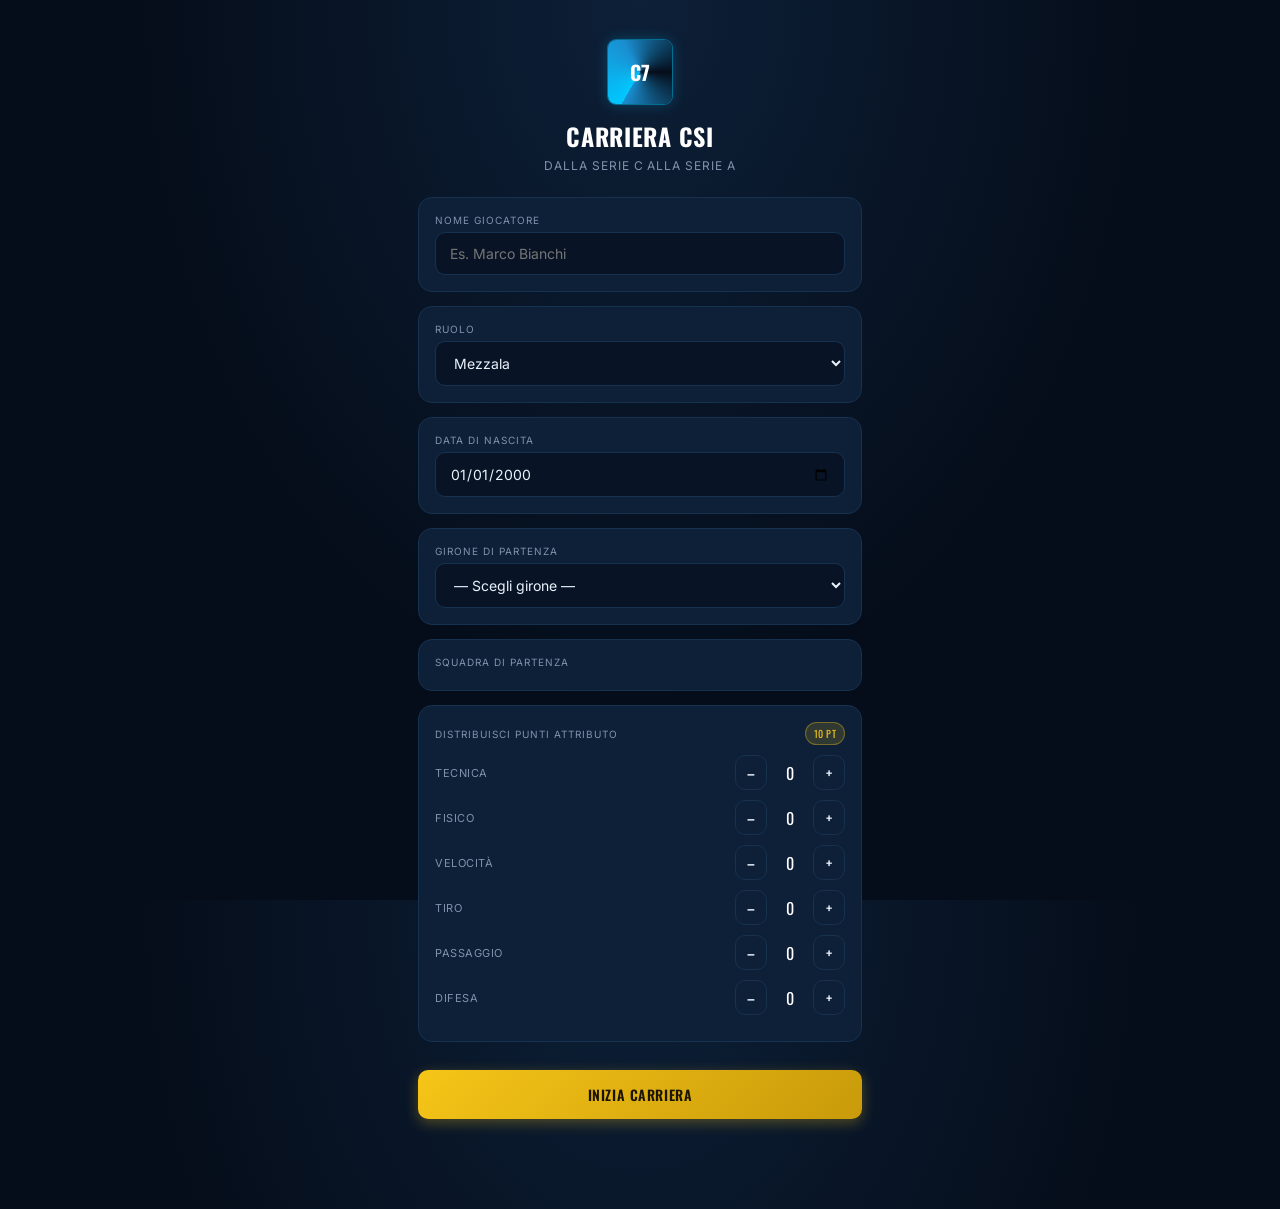
==== index.html @ 843bd3ea "Add files via upload" ====
<!DOCTYPE html>
<html lang="it">
<head>
<meta charset="UTF-8">
<meta name="viewport" content="width=device-width, initial-scale=1.0">
<title>Carriera CSI</title>
<link rel="preconnect" href="https://fonts.googleapis.com">
<link href="https://fonts.googleapis.com/css2?family=Oswald:wght@400;500;600;700&family=Inter:wght@400;500;600;700&display=swap" rel="stylesheet">
<style>
  :root{
    --navy-deep:#050d1a; --navy:#0a1628; --navy-card:#0e1f38;
    --blue:#1a8fd1; --ice:#00c8ff; --gold:#f5c518; --red:#ff5d5d; --green:#33d17a; --purple:#a97bff;
    --text:#eaf2fb; --text-dim:#7f93ad; --border:#16324f;
  }
  *{box-sizing:border-box; margin:0; padding:0;}
  html,body{height:100%;}
  body{ font-family:'Inter',sans-serif; background:radial-gradient(ellipse at top, #0d2038 0%, var(--navy-deep) 55%), var(--navy-deep);
    color:var(--text); min-height:100vh; display:flex; justify-content:center; overflow-x:hidden; }
  #app{ width:100%; max-width:480px; min-height:100vh; display:flex; flex-direction:column; position:relative; }
  h1,h2,h3,.display{ font-family:'Oswald',sans-serif; text-transform:uppercase; letter-spacing:0.03em; }
  .screen{ display:none; flex-direction:column; flex:1; padding:20px 18px 90px; animation:fadeIn .35s ease; }
  .screen.active{ display:flex; }
  @keyframes fadeIn{ from{opacity:0; transform:translateY(8px);} to{opacity:1; transform:translateY(0);} }

  .coppa-banner{ background:linear-gradient(135deg, #3a2a06, #1a1204 60%, var(--navy-card));
    border:1px solid var(--gold); border-radius:14px; padding:18px 16px; text-align:center;
    margin-bottom:14px; animation:coppaPop .5s cubic-bezier(.34,1.56,.64,1), coppaGlow 2.2s ease-in-out infinite; }
  .coppa-banner .coppa-icon{ font-size:34px; line-height:1; margin-bottom:6px; }
  .coppa-banner .coppa-title{ font-family:'Oswald'; text-transform:uppercase; letter-spacing:0.06em;
    color:var(--gold); font-size:16px; }
  .coppa-banner .coppa-sub{ font-size:13px; color:var(--text-dim); margin-top:6px; line-height:1.5; }
  @keyframes coppaPop{ 0%{opacity:0; transform:scale(0.85) translateY(-6px);} 100%{opacity:1; transform:scale(1) translateY(0);} }
  @keyframes coppaGlow{ 0%,100%{ box-shadow:0 0 0px rgba(217,175,10,0.0);} 50%{ box-shadow:0 0 22px rgba(217,175,10,0.45);} }

  .topbar{ display:flex; align-items:center; justify-content:space-between; padding:12px 18px;
    border-bottom:1px solid var(--border); background:linear-gradient(90deg, var(--navy) 0%, #0c1c33 100%);
    position:sticky; top:0; z-index:5; }
  .crest{ width:34px; height:34px; border-radius:8px;
    background:conic-gradient(from 210deg, var(--ice), var(--blue), var(--navy-deep), var(--blue));
    display:flex; align-items:center; justify-content:center; font-family:'Oswald'; font-weight:700; font-size:12px; color:#fff;
    box-shadow:0 0 0 1px rgba(0,200,255,0.4), 0 0 14px rgba(0,200,255,0.25); flex-shrink:0; }
  .brand{ display:flex; align-items:center; gap:10px; min-width:0; }
  .brand-text{ font-family:'Oswald'; font-size:11px; letter-spacing:0.08em; color:var(--ice); white-space:nowrap; overflow:hidden; text-overflow:ellipsis; }
  .brand-text b{ color:#fff; display:block; font-size:13px; letter-spacing:0.03em; white-space:nowrap; overflow:hidden; text-overflow:ellipsis; }
  .topbar-stats{ display:flex; gap:12px; flex-shrink:0; }
  .topbar-stat{ text-align:right; font-size:10px; color:var(--text-dim); }
  .topbar-stat b{ color:var(--gold); font-family:'Oswald'; font-size:12px; display:block; }

  .card{ background:var(--navy-card); border:1px solid var(--border); border-radius:14px; padding:16px; margin-bottom:14px; }
  .card.warn{ border-color:rgba(255,93,93,0.5); background:linear-gradient(135deg, rgba(255,93,93,0.08), var(--navy-card)); }
  .card.good{ border-color:rgba(51,209,122,0.5); background:linear-gradient(135deg, rgba(51,209,122,0.08), var(--navy-card)); }
  .label{ font-size:10px; letter-spacing:0.1em; text-transform:uppercase; color:var(--text-dim); margin-bottom:6px; }
  .row{ display:flex; align-items:center; justify-content:space-between; gap:10px; }
  .btn{ font-family:'Oswald'; text-transform:uppercase; letter-spacing:0.04em; font-size:14px; font-weight:600; color:#fff;
    background:linear-gradient(135deg, var(--blue), #1467a3); border:none; border-radius:10px; padding:14px 16px;
    cursor:pointer; width:100%; text-align:center; box-shadow:0 4px 14px rgba(26,143,209,0.35); transition:transform .12s ease; }
  .btn:active{ transform:scale(0.97); }
  .btn.ghost{ background:transparent; border:1px solid var(--border); color:var(--text); box-shadow:none; }
  .btn.gold{ background:linear-gradient(135deg, var(--gold), #c99a0a); color:#1a1400; box-shadow:0 4px 14px rgba(245,197,24,0.3);}
  .btn.danger{ background:linear-gradient(135deg, var(--red), #a83232); box-shadow:0 4px 14px rgba(255,93,93,0.3); }
  .btn.green{ background:linear-gradient(135deg, var(--green), #1e9a5c); box-shadow:0 4px 14px rgba(51,209,122,0.3); }
  .btn.small{ padding:10px 12px; font-size:12px; }
  .btn:disabled{ opacity:0.35; cursor:not-allowed; box-shadow:none; }
  .btn-stack{ display:flex; flex-direction:column; gap:10px; margin-top:auto; padding-top:14px; }
  .btn-row{ display:flex; gap:8px; margin-top:10px; }
  .btn-row .btn{ flex:1; }

  .bar-wrap{ height:8px; background:#0a1830; border-radius:6px; overflow:hidden; border:1px solid var(--border); }
  .bar-fill{ height:100%; border-radius:6px; transition:width .4s ease; }
  .mini-bar-wrap{ height:5px; background:#0a1830; border-radius:4px; overflow:hidden; margin-top:3px; }
  .mini-bar-fill{ height:100%; border-radius:4px; }

  .badge{ font-size:10px; padding:3px 8px; border-radius:20px; font-family:'Oswald'; letter-spacing:0.05em; text-transform:uppercase; }
  .badge.blue{ background:rgba(26,143,209,0.18); color:var(--ice); border:1px solid rgba(26,143,209,0.4); }
  .badge.gold{ background:rgba(245,197,24,0.15); color:var(--gold); border:1px solid rgba(245,197,24,0.35); }
  .badge.red{ background:rgba(255,93,93,0.15); color:var(--red); border:1px solid rgba(255,93,93,0.4); }
  .badge.green{ background:rgba(51,209,122,0.15); color:var(--green); border:1px solid rgba(51,209,122,0.4); }

  input, select{ width:100%; padding:12px 14px; border-radius:10px; background:#081426; border:1px solid var(--border);
    color:var(--text); font-family:'Inter'; font-size:14px; }
  input:focus, select:focus{ outline:none; border-color:var(--blue); }

  .team-pick{ display:grid; grid-template-columns:1fr 1fr; gap:8px; }
  .team-pick .tp{ background:#081426; border:1px solid var(--border); border-radius:10px; padding:12px; text-align:center;
    font-size:12px; cursor:pointer; }
  .team-pick .tp.sel{ border-color:var(--ice); background:rgba(0,200,255,0.08); color:var(--ice); }

  .attr-grid{ display:grid; grid-template-columns:1fr 1fr; gap:10px; }
  .attr{ background:#081426; border:1px solid var(--border); border-radius:10px; padding:10px 12px; }
  .attr-name{ font-size:11px; color:var(--text-dim); text-transform:uppercase; letter-spacing:0.05em; }
  .attr-val{ font-family:'Oswald'; font-size:16px; color:#fff; }

  .rel-row{ margin-bottom:10px; } .rel-row:last-child{ margin-bottom:0; }
  .rel-label{ display:flex; justify-content:space-between; font-size:12px; }
  .rel-label span:last-child{ color:var(--text-dim); font-family:'Oswald'; }

  .pitch-header{ text-align:center; margin-bottom:16px; }
  .score-line{ font-family:'Oswald'; font-size:38px; font-weight:700; letter-spacing:0.02em; }
  .minute-tag{ display:inline-flex; align-items:center; gap:6px; background:rgba(255,93,93,0.12); color:var(--red);
    border:1px solid rgba(255,93,93,0.4); padding:4px 12px; border-radius:20px; font-family:'Oswald'; font-size:13px;
    letter-spacing:0.05em; margin-top:8px; }
  .dot-live{ width:6px; height:6px; border-radius:50%; background:var(--red); animation:pulse 1.1s infinite; }
  @keyframes pulse{ 0%,100%{opacity:1;} 50%{opacity:0.3;} }

  .commentary{ background:#081426; border-left:3px solid var(--blue); border-radius:0 10px 10px 0; padding:12px 14px;
    font-size:13px; line-height:1.5; color:var(--text-dim); margin-bottom:8px; animation:fadeIn .3s ease; }
  .commentary.event{ border-left-color:var(--gold); color:var(--text); }
  .commentary-log{ display:flex; flex-direction:column-reverse; max-height:260px; overflow-y:auto; margin-bottom:16px; }

  .choice-card{ background:linear-gradient(135deg, #0e2038, #0a1628); border:1px solid var(--border); border-radius:12px;
    padding:14px; margin-bottom:10px; cursor:pointer; transition:border-color .15s ease, transform .1s ease; }
  .choice-card:hover{ border-color:var(--blue); }
  .choice-card:active{ transform:scale(0.98); }
  .choice-title{ font-family:'Oswald'; font-size:15px; letter-spacing:0.02em; margin-bottom:4px; }
  .choice-meta{ font-size:11px; color:var(--text-dim); display:flex; justify-content:space-between; }
  .risk-safe{ color:var(--green); } .risk-mid{ color:var(--gold); } .risk-high{ color:var(--red); }

  .event-icon{ width:48px; height:48px; border-radius:50%; background:rgba(169,123,255,0.15); border:1px solid rgba(169,123,255,0.4);
    display:flex; align-items:center; justify-content:center; font-size:22px; margin:0 auto 14px; }

  table{ width:100%; border-collapse:collapse; font-size:12px; }
  th{ text-align:left; color:var(--text-dim); font-weight:600; padding:6px 4px; border-bottom:1px solid var(--border); text-transform:uppercase; font-size:10px; letter-spacing:0.05em;}
  td{ padding:7px 4px; border-bottom:1px solid rgba(255,255,255,0.04); }
  tr.me td{ color:var(--ice); font-weight:700; }
  td.center, th.center{ text-align:center; }

  .center-text{ text-align:center; }
  .subtle{ color:var(--text-dim); font-size:12px; }
  .big-num{ font-family:'Oswald'; font-size:44px; color:var(--gold); line-height:1; }

  .diario-entry{ font-size:12px; color:var(--text-dim); padding:8px 0; border-bottom:1px solid rgba(255,255,255,0.04); }
  .diario-entry b{ color:var(--ice); font-family:'Oswald'; font-weight:500; margin-right:6px; }

  .ach{ display:flex; align-items:center; gap:10px; padding:9px 0; border-bottom:1px solid rgba(255,255,255,0.04); }
  .ach:last-child{ border-bottom:none; }
  .ach-icon{ width:30px; height:30px; border-radius:8px; background:rgba(245,197,24,0.15); border:1px solid rgba(245,197,24,0.35);
    display:flex; align-items:center; justify-content:center; font-size:14px; flex-shrink:0; }
  .ach-name{ font-size:13px; font-weight:600; }
  .ach-desc{ font-size:11px; color:var(--text-dim); }

  .offer-card{ background:linear-gradient(135deg, #0e2038, #0a1628); border:1px solid var(--border); border-radius:12px; padding:14px; margin-bottom:12px; }
  .offer-team{ font-family:'Oswald'; font-size:16px; }
  .offer-detail{ font-size:12px; color:var(--text-dim); margin-top:4px; }

  ::-webkit-scrollbar{ width:5px; }
  ::-webkit-scrollbar-thumb{ background:var(--border); border-radius:4px; }
</style>
</head>
<body>
<div id="app">

  <div class="topbar" id="topbar" style="display:none;">
    <div class="brand">
      <div class="crest">C7</div>
      <div class="brand-text" id="tbTeam">—<b id="tbName">—</b></div>
    </div>
    <div class="topbar-stats">
      <div class="topbar-stat">Lega<b id="tbLega">C</b></div>
      <div class="topbar-stat">Saldo<b id="tbSaldo">€0</b></div>
    </div>
  </div>

  <!-- ===================== CREAZIONE ===================== -->
  <div class="screen active" id="screen-create">
    <div style="text-align:center; margin:20px 0 24px;">
      <div class="crest" style="width:64px;height:64px;font-size:20px;margin:0 auto 14px;">C7</div>
      <h1 style="font-size:24px; color:#fff;">Carriera CSI</h1>
      <div class="subtle" style="letter-spacing:0.08em; margin-top:4px;">DALLA SERIE C ALLA SERIE A</div>
    </div>
    <div class="card">
      <div class="label">Nome giocatore</div>
      <input type="text" id="inpName" placeholder="Es. Marco Bianchi" maxlength="20">
    </div>
    <div class="card">
      <div class="label">Ruolo</div>
      <select id="inpRole">
        <option value="Portiere">Portiere</option>
        <option value="Difensore">Difensore</option>
        <option value="Regista">Regista (play basso)</option>
        <option value="Mezzala" selected>Mezzala</option>
        <option value="Attaccante">Attaccante</option>
      </select>
    </div>
    <div class="card">
      <div class="label">Data di nascita</div>
      <input type="date" id="inpDataNascita" value="2000-01-01">
    </div>

    <div class="card">
      <div class="label">Girone di partenza</div>
      <select id="inpGirone" onchange="renderTeamPickerByGirone()">
        <option value="">— Scegli girone —</option>
      </select>
    </div>

    <div class="card">
      <div class="label">Squadra di partenza</div>
      <div class="team-pick" id="teamPicker"></div>
    </div>
    <div class="card">
      <div class="row" style="margin-bottom:10px;">
        <div class="label" style="margin:0;">Distribuisci punti attributo</div>
        <div class="badge gold" id="pointsLeft">10 pt</div>
      </div>
      <div id="attrAllocator"></div>
    </div>
    <div class="btn-stack">
      <button class="btn gold" onclick="startCareer()">Inizia carriera</button>
    </div>
  </div>

  <!-- ===================== HUB ===================== -->
  <div class="screen" id="screen-hub">
    <div id="achToast"></div>

    <div class="card" style="background:linear-gradient(135deg, var(--navy-card), #0a1a30);">
      <div class="row" style="margin-bottom:12px;">
        <div>
          <div style="font-family:'Oswald'; font-size:18px;" id="hubName">—</div>
          <div class="subtle" id="hubRole">—</div>
        </div>
        <div style="text-align:right;">
          <div class="badge blue" id="hubLevel">Lv. 1</div>
          <div class="subtle" style="margin-top:4px;" id="hubLega">Serie C</div>
        </div>
      </div>
      <div style="margin-bottom:8px;">
        <div class="row"><span class="label" style="margin:0;">Energia</span><span class="label" style="margin:0;" id="txtEnergia">100%</span></div>
        <div class="bar-wrap"><div class="bar-fill" id="barEnergia" style="width:100%; background:linear-gradient(90deg,var(--green),#1fae63);"></div></div>
      </div>
      <div style="margin-bottom:8px;">
        <div class="row"><span class="label" style="margin:0;">Forma</span><span class="label" style="margin:0;" id="txtForma">70%</span></div>
        <div class="bar-wrap"><div class="bar-fill" id="barForma" style="width:70%; background:linear-gradient(90deg,var(--ice),var(--blue));"></div></div>
      </div>
      <div>
        <div class="row"><span class="label" style="margin:0;">Morale</span><span class="label" style="margin:0;" id="txtMorale">65%</span></div>
        <div class="bar-wrap"><div class="bar-fill" id="barMorale" style="width:65%; background:linear-gradient(90deg,var(--gold),#c99a0a);"></div></div>
      </div>
    </div>

    <div class="card">
      <div class="label">Relazioni</div>
      <div class="rel-row"><div class="rel-label"><span>Mister</span><span id="relMisterTxt">55%</span></div>
        <div class="mini-bar-wrap"><div class="mini-bar-fill" id="relMisterBar" style="width:55%; background:var(--blue);"></div></div></div>
      <div class="rel-row"><div class="rel-label"><span>Procuratore</span><span id="relProcTxt">50%</span></div>
        <div class="mini-bar-wrap"><div class="mini-bar-fill" id="relProcBar" style="width:50%; background:var(--purple);"></div></div></div>
      <div class="rel-row"><div class="rel-label"><span>Compagni</span><span id="relCompTxt">55%</span></div>
        <div class="mini-bar-wrap"><div class="mini-bar-fill" id="relCompBar" style="width:55%; background:var(--ice);"></div></div></div>
    </div>

    <div class="card">
      <div class="row">
        <div><div class="label" style="margin:0;">Contratto</div><div style="font-family:'Oswald'; font-size:15px;" id="finContratto">—</div></div>
        <div style="text-align:right;"><div class="label" style="margin:0;">Reputazione</div><div style="font-family:'Oswald'; font-size:16px; color:var(--gold);" id="finReputazione">50%</div></div>
      </div>
    </div>

    <div class="card">
      <div class="label">Lavoro</div>
      <div class="subtle" id="lavoroInfo" style="margin-bottom:8px;">—</div>
      <div class="btn-stack" id="lavoroOptions"></div>
    </div>

    <div id="statusBanner"></div>

    <div class="card">
      <div class="row">
        <div class="label" style="margin:0;">Prossimo impegno</div>
        <div class="badge blue" id="hubGiornata">Giornata 1/7</div>
      </div>
      <div style="font-family:'Oswald'; font-size:18px; margin-top:8px;" id="hubOpponent">—</div>
    </div>

    <div class="label">Preparazione settimanale</div>
    <div class="card" id="trainingOptions"></div>

    <div class="btn-stack" id="hubActions"></div>

    <div class="btn-stack" id="coppaHubBtn" style="display:none; margin-top:10px;">
      <button class="btn ghost" onclick="showScreen('coppa')">Coppa Leonessa</button>
    </div>

    <div class="btn-stack" style="margin-top:16px;">
      <button class="btn danger" onclick="restartCareer()">Ricomincia carriera (cancella salvataggio)</button>
    </div>
  </div>

  <!-- ===================== EVENTO ===================== -->
  <div class="screen" id="screen-event">
    <div style="margin-top:20px;">
      <div class="event-icon">◆</div>
      <div class="card" style="text-align:center;"><div id="eventText" style="font-size:15px; line-height:1.6;"></div></div>
    </div>
    <div id="eventChoices"></div>
    <div id="eventEsitoCard" class="card" style="display:none;">
      <div class="label">Esito</div>
      <div id="eventEsito" style="font-size:13px; color:var(--text-dim); line-height:1.5;"></div>
    </div>
    <div class="btn-stack"><button class="btn gold" id="eventContinue" style="display:none;">Continua</button></div>
  </div>

  <!-- ===================== MATCH ===================== -->
  <div class="screen" id="screen-match">
    <div class="pitch-header">
      <div class="subtle" id="matchTeams">— vs —</div>
      <div class="score-line" id="matchScore">0 - 0</div>
      <div class="minute-tag"><span class="dot-live"></span><span id="matchMinute">0'</span></div>
    </div>
    <div class="commentary-log" id="commentaryLog"></div>
    <div id="matchAction"></div>
  </div>

  <!-- ===================== RISULTATO ===================== -->
  <div class="screen" id="screen-result">
    <div class="card center-text" style="padding:26px 16px;">
      <div class="label">Risultato finale</div>
      <div class="score-line" style="margin:8px 0;" id="resScore">0 - 0</div>
      <div class="subtle" id="resTeams">— vs —</div>
    </div>
    <div class="card">
      <div class="row" style="margin-bottom:10px;"><div class="label" style="margin:0;">La tua partita</div></div>
      <div class="attr-grid">
        <div class="attr"><div class="attr-name">Voto</div><div class="attr-val" id="resRating">6.0</div></div>
        <div class="attr"><div class="attr-name">Gol</div><div class="attr-val" id="resGoals">0</div></div>
        <div class="attr"><div class="attr-name">Assist</div><div class="attr-val" id="resAssists">0</div></div>
        <div class="attr"><div class="attr-name">XP</div><div class="attr-val" id="resXP">+0</div></div>
      </div>
    </div>
    <div class="card" id="resEventsCard"><div class="label">Cronaca sintetica</div><div id="resEvents" style="font-size:13px; color:var(--text-dim); line-height:1.6;"></div></div>
    <div id="resInjuryCard"></div>
    <div id="levelUpCard"></div>
    <div class="btn-stack"><button class="btn gold" onclick="closeResult()">Continua</button></div>
  </div>

  <!-- ===================== COPPA LEONESSA ===================== -->
  <div class="screen" id="screen-coppa">
    <h2 style="font-size:18px; margin-bottom:14px;">Coppa Leonessa</h2>
    <div class="card">
      <div class="label" id="coppaStatus">—</div>
      <div id="coppaContent" style="font-size:13px; margin-top:10px;"></div>
    </div>
    <div class="btn-stack">
      <button class="btn ghost" onclick="showScreen('hub')">Torna all'hub</button>
    </div>
  </div>

  <!-- ===================== CLASSIFICA ===================== -->
  <div class="screen" id="screen-classifica">
    <h2 style="font-size:18px; margin-bottom:4px; color:#fff;">Classifica</h2>
    <div class="subtle" style="margin-bottom:14px;" id="classLegaLabel">Serie C</div>
    <div class="card" style="padding:8px 10px;">
      <table><thead><tr><th>#</th><th>Squadra</th><th class="center">PT</th><th class="center">G</th></tr></thead>
      <tbody id="classificaBody"></tbody></table>
    </div>
    <div class="btn-stack"><button class="btn ghost" onclick="showScreen('hub')">Torna alla carriera</button></div>
  </div>

  <!-- ===================== SCHEDA GIOCATORE ===================== -->
  <div class="screen" id="screen-carriera">
    <h2 style="font-size:18px; margin-bottom:14px; color:#fff;">Scheda giocatore</h2>
    <div class="card center-text">
      <div class="crest" style="width:56px;height:56px;font-size:16px;margin:0 auto 10px;">C7</div>
      <div style="font-family:'Oswald'; font-size:20px;" id="carName">—</div>
      <div class="subtle" id="carRole">—</div>
      <div class="badge blue" style="margin-top:8px;" id="carLevel">Lv. 1</div>
    </div>
    <div class="card"><div class="label">Attributi</div><div class="attr-grid" id="carAttrs"></div></div>
    <div class="card"><div class="label">Statistiche di carriera</div><div class="attr-grid" id="carStats"></div></div>
    <div class="card"><div class="label">Finanze &amp; relazioni</div><div class="attr-grid" id="carFinRel"></div></div>
    <div class="card"><div class="label">Traguardi</div><div id="carAchievements"></div></div>
    <div class="card"><div class="label">Diario di carriera</div><div id="carDiario" style="max-height:220px; overflow-y:auto;"></div></div>
    <div class="btn-stack"><button class="btn ghost" onclick="showScreen('hub')">Torna alla carriera</button></div>
  </div>

  <!-- ===================== FINE STAGIONE ===================== -->
  <div class="screen" id="screen-seasonend">
    <div class="card center-text" style="padding:30px 16px;" id="seasonEsitoCard">
      <div class="label">Stagione conclusa</div>
      <div class="big-num" id="seasonPos">3°</div>
      <div class="subtle" id="seasonLegaLabel">Serie C</div>
      <div class="badge gold" style="margin-top:10px;" id="seasonEsitoBadge">Confermato</div>
    </div>

    <div class="coppa-banner" id="coppaBanner" style="display:none;" onclick="showScreen('coppa')">
      <div class="coppa-icon" id="coppaBannerIcon">🏆</div>
      <div class="coppa-title" id="coppaBannerTitle">Coppa Leonessa</div>
      <div class="coppa-sub" id="coppaBannerSub">—</div>
      <div class="subtle" style="margin-top:8px; text-decoration:underline;">Tocca per i dettagli</div>
    </div>

    <div class="card">
      <div class="attr-grid">
        <div class="attr"><div class="attr-name">Gol stagione</div><div class="attr-val" id="seGoals">0</div></div>
        <div class="attr"><div class="attr-name">Assist stagione</div><div class="attr-val" id="seAssists">0</div></div>
        <div class="attr"><div class="attr-name">Media voto</div><div class="attr-val" id="seRating">6.0</div></div>
        <div class="attr"><div class="attr-name">Lvl raggiunto</div><div class="attr-val" id="seLevel">1</div></div>
      </div>
    </div>
    <div class="btn-stack"><button class="btn gold" onclick="goToMarket()">Vai al mercato</button></div>
  </div>

  <!-- ===================== MERCATO ===================== -->
  <div class="screen" id="screen-market">
    <h2 style="font-size:18px; margin-bottom:4px; color:#fff;">Preparazione estiva</h2>
    <div class="subtle" style="margin-bottom:14px;" id="marketSessioneLabel">Sessione 1/4</div>
    <div id="marketOffers"></div>
    <div class="card">
      <div class="label">Squadra attuale</div>
      <div style="font-family:'Oswald'; font-size:16px;" id="marketCurrentTeam">—</div>
      <div class="subtle" id="marketCurrentDetail">—</div>
    </div>
    <div class="card">
      <div class="label">Allenamento estivo</div>
      <div id="marketTraining"></div>
    </div>
    <div class="btn-stack">
      <button class="btn" onclick="restaAllaSquadra()">Resta e continua la carriera</button>
      <button class="btn ghost" id="btnAvanzaMercato" onclick="avanzaSessioneMercato()">Prosegui</button>
    </div>
  </div>

</div>

<script>
/* =========================================================
   CARRIERA CSI (prototipo v0.4)
   Piramide Serie C -> B -> A con dati reali (DB_SQUADRE),
   promozioni/retrocessioni, mercato di fine stagione con
   trattative (procuratore), sistema economico (lavoro,
   compenso sportivo, marketing club).
   ========================================================= */

const ATTR_KEYS = ['tecnica','fisico','velocita','tiro','passaggio','difesa'];
const ATTR_LABELS = {tecnica:'Tecnica', fisico:'Fisico', velocita:'Velocità', tiro:'Tiro', passaggio:'Passaggio', difesa:'Difesa'};

const ROLE_BASE = {
  Portiere:      {tecnica:45, fisico:55, velocita:40, tiro:20, passaggio:45, difesa:70},
  Difensore:     {tecnica:45, fisico:60, velocita:45, tiro:30, passaggio:50, difesa:65},
  Regista:       {tecnica:55, fisico:45, velocita:45, tiro:40, passaggio:65, difesa:50},
  Mezzala:       {tecnica:55, fisico:50, velocita:55, tiro:50, passaggio:55, difesa:45},
  Attaccante:    {tecnica:55, fisico:50, velocita:60, tiro:65, passaggio:40, difesa:25},
};

/* --- PESI PER RUOLO (ispirati a fm_player_ranking / squirrel_plays) ---
   Non usati nei momenti chiave della partita (li' resta l'attributo puntuale
   dell'azione), ma solo per calcolare un "overall pesato" a scopo di
   VALUTAZIONE/MERCATO: un difensore forte in difesa vale piu' di un
   difensore forte solo in tecnica, anche a parita' di media grezza. */
const ROLE_WEIGHTS = {
  Portiere:   {tecnica:0.15, fisico:0.25, velocita:0.05, tiro:0.05, passaggio:0.15, difesa:0.35},
  Difensore:  {tecnica:0.15, fisico:0.25, velocita:0.07, tiro:0.03, passaggio:0.15, difesa:0.35},
  Regista:    {tecnica:0.25, fisico:0.10, velocita:0.10, tiro:0.10, passaggio:0.30, difesa:0.15},
  Mezzala:    {tecnica:0.20, fisico:0.20, velocita:0.20, tiro:0.15, passaggio:0.15, difesa:0.10},
  Attaccante: {tecnica:0.20, fisico:0.15, velocita:0.25, tiro:0.30, passaggio:0.07, difesa:0.03},
};
function overallPesato(s){
  if(s.overallImportato != null) return Math.round(s.overallImportato);
  const w = ROLE_WEIGHTS[s.role];
  let tot = 0;
  ATTR_KEYS.forEach(k => tot += s.attr[k] * w[k]);
  return Math.round(tot);
}
function attributiDaOverall(overall, role){
  overall = Math.round(overall);
  const shape = ROLE_BASE[role];
  const w = ROLE_WEIGHTS[role];
  let shapeWeighted = 0;
  ATTR_KEYS.forEach(k => shapeWeighted += shape[k]*w[k]);
  const fattore = overall / shapeWeighted;
  const attr = {};
  ATTR_KEYS.forEach(k=>{
    const jitter = rand(-4,4);
    attr[k] = clamp(Math.round(shape[k]*fattore + jitter), 20, 99);
  });
  return attr;
}
function disciplinaMultiplier(s){
  let m = 1 - s.cartelliniStagione*0.07;
  if(s.squalifica>0) m -= 0.08;
  return clamp(m, 0.3, 1);
}
const BASE_LEGA_VALORE = {C:1400, B:3900, A:4400};
const ROLE_VALUE_MULT = {Portiere:1.10, Difensore:0.95, Regista:1.00, Mezzala:1.00, Attaccante:1.15};
const ANNO_INIZIO_CARRIERA = 2026;
function annoCorrente(s){ return ANNO_INIZIO_CARRIERA + (s.stagione - 1); }

function generaDataNascita(annoRiferimento, etaMedia, spread){
  const eta = clamp(Math.round(etaMedia + rand(-spread, spread)), 16, 42);
  const annoNascita = annoRiferimento - eta;
  const mese = rand(1,12), giorno = rand(1,28);
  return `${annoNascita}-${String(mese).padStart(2,'0')}-${String(giorno).padStart(2,'0')}`;
}
function assegnaDataNascita(s, opts){
  opts = opts || {};
  if(opts.dataNascitaReale){ s.dataNascita = opts.dataNascitaReale; return; }
  const annoRif = annoCorrente(s);
  if(opts.etaMediaSquadra != null){ s.dataNascita = generaDataNascita(annoRif, opts.etaMediaSquadra, 3); return; }
  if(opts.etaMediaGirone != null){ s.dataNascita = generaDataNascita(annoRif, opts.etaMediaGirone, 4); return; }
  s.dataNascita = generaDataNascita(annoRif, 27, 5);
}
function calcolaEta(s){
  if(!s.dataNascita) return null;
  return annoCorrente(s) - parseInt(s.dataNascita.slice(0,4), 10);
}
function etaMultiplier(eta){
  if(eta < 20) return 0.85;
  if(eta <= 23) return 1.00;
  if(eta <= 29) return 1.15;
  if(eta <= 32) return 0.95;
  if(eta <= 35) return 0.75;
  return 0.55;
}
function etaCarrieraMultiplier(s){
  const st = s.stagione;
  if(st<=2) return 0.95;
  if(st<=5) return 1.10;
  if(st<=7) return 1.0;
  return 0.85;
}
function valoreMercato(s){
  const ovp = overallPesato(s);
  const base = BASE_LEGA_VALORE[s.lega];
  const eta = calcolaEta(s);
  const etaMult = eta != null ? etaMultiplier(eta) : etaCarrieraMultiplier(s);
  const val = base * Math.pow(ovp/70, 2.2) * etaMult * ROLE_VALUE_MULT[s.role] * disciplinaMultiplier(s);
  return Math.round(val);
}

/* --- DATABASE SQUADRE REALI (CSI Brescia) --- */
const DB_SQUADRE = {"ASTON 5 PERLE": {"nome": "ASTON 5 PERLE", "serie": "C", "girone": "Girone E", "forza": 9.7, "mod": 0.858, "vecchio_nome": "Aston 5 Perle", "rosa": [{"nome": "Baglio Davide", "ruolo": "CEN", "ovr": 57}, {"nome": "Biyaoui Yasin", "ruolo": "CEN", "ovr": 56}, {"nome": "Corilla Almonacid Jhon Philip", "ruolo": "CEN", "ovr": 54}, {"nome": "Driza Enea", "ruolo": "ATT", "ovr": 54}, {"nome": "Elobaydy Brahim", "ruolo": "POR", "ovr": 61}, {"nome": "Elobaydy Khalid", "ruolo": "ATT", "ovr": 61}, {"nome": "Friscione Davide Salvatore", "ruolo": "CEN", "ovr": 55}, {"nome": "Inverardi Michele", "ruolo": "CEN", "ovr": 55}, {"nome": "Kadriu Artur", "ruolo": "CEN", "ovr": 53}, {"nome": "Krupic Melis", "ruolo": "CEN", "ovr": 56}, {"nome": "Martinelli Stefano", "ruolo": "ATT", "ovr": 59}, {"nome": "Mongodi Alessandro", "ruolo": "ATT", "ovr": 57}, {"nome": "Moujane Nassim", "ruolo": "ATT", "ovr": 54}, {"nome": "Orizio Manuel Giuseppe", "ruolo": "DIF", "ovr": 58}, {"nome": "Oussama Said", "ruolo": "DIF", "ovr": 59}, {"nome": "Pezzucchi Roberto", "ruolo": "CEN", "ovr": 56}, {"nome": "Radici Manuel", "ruolo": "DIF", "ovr": 60}, {"nome": "Rizzini Alessandro", "ruolo": "POR", "ovr": 66}, {"nome": "Saadaoui", "ruolo": "CEN", "ovr": 57}, {"nome": "Vezzoli Giacomo Pietro", "ruolo": "CEN", "ovr": 55}, {"nome": "Vianelli Andrea", "ruolo": "CEN", "ovr": 56}, {"nome": "Xhaferi Emiljano", "ruolo": "DIF", "ovr": 52}, {"nome": "Xhaferi Jason", "ruolo": "ATT", "ovr": 57}, {"nome": "Xhaferi Leon", "ruolo": "ATT", "ovr": 53}]}, "ELETTROTECNIC": {"nome": "ELETTROTECNIC", "serie": "C", "girone": "Girone E", "forza": 27.8, "mod": 0.894, "vecchio_nome": "Elettrotecnica Cristini", "rosa": [{"nome": "Amine Joud", "ruolo": "POR", "ovr": 63}, {"nome": "Borrini Riccardo", "ruolo": "ATT", "ovr": 59}, {"nome": "Borrini Simone", "ruolo": "DIF", "ovr": 65}, {"nome": "Chiari Fabio", "ruolo": "CEN", "ovr": 59}, {"nome": "Cristini Andrea", "ruolo": "ATT", "ovr": 59}, {"nome": "Dotti Francesco", "ruolo": "DIF", "ovr": 61}, {"nome": "Dusci Guido", "ruolo": "ATT", "ovr": 54}, {"nome": "Fenaroli Angelo", "ruolo": "DIF", "ovr": 67}, {"nome": "Fenaroli Gabriele", "ruolo": "DIF", "ovr": 65}, {"nome": "Gamba Filippo", "ruolo": "CEN", "ovr": 55}, {"nome": "Gatti Jacopo", "ruolo": "POR", "ovr": 62}, {"nome": "Gelfi Eric", "ruolo": "ATT", "ovr": 61}, {"nome": "Ghitti Andrea", "ruolo": "CEN", "ovr": 60}, {"nome": "Ghitti Sergio", "ruolo": "ATT", "ovr": 55}, {"nome": "Gianotti Mattia", "ruolo": "DIF", "ovr": 61}, {"nome": "Guerini Mattia", "ruolo": "DIF", "ovr": 65}, {"nome": "Guerini Nicola", "ruolo": "DIF", "ovr": 62}, {"nome": "Mazzarro Francesco", "ruolo": "CEN", "ovr": 59}, {"nome": "Moretti Simone", "ruolo": "DIF", "ovr": 62}, {"nome": "Orizio Alessandro", "ruolo": "CEN", "ovr": 59}, {"nome": "Papa Luca", "ruolo": "ATT", "ovr": 59}, {"nome": "Passini Federico", "ruolo": "CEN", "ovr": 62}, {"nome": "Saranga Mattia", "ruolo": "CEN", "ovr": 61}, {"nome": "Yassir Khalis", "ruolo": "ATT", "ovr": 54}]}, "GSO CAPRIOLO": {"nome": "GSO CAPRIOLO", "serie": "C", "girone": "Girone E", "forza": 43.1, "mod": 0.927, "vecchio_nome": "Gso Capriolo", "rosa": [{"nome": "Agosti Andrea", "ruolo": "CEN", "ovr": 63}, {"nome": "Agosti Mattia", "ruolo": "CEN", "ovr": 62}, {"nome": "Belometti Nicolò", "ruolo": "ATT", "ovr": 63}, {"nome": "Bonardi Leonardo", "ruolo": "DIF", "ovr": 68}, {"nome": "Cadei Cristian", "ruolo": "CEN", "ovr": 61}, {"nome": "Cadei Daniele", "ruolo": "CEN", "ovr": 61}, {"nome": "Faglia Matteo", "ruolo": "CEN", "ovr": 65}, {"nome": "Ferraresi Gabriele", "ruolo": "POR", "ovr": 69}, {"nome": "Ferraro Luigi", "ruolo": "CEN", "ovr": 60}, {"nome": "Loda Riccardo", "ruolo": "POR", "ovr": 63}, {"nome": "Modina Cristian", "ruolo": "CEN", "ovr": 65}, {"nome": "Piceni Gabriele", "ruolo": "CEN", "ovr": 60}, {"nome": "Pozza Matteo", "ruolo": "CEN", "ovr": 62}, {"nome": "Resconi Matteo", "ruolo": "CEN", "ovr": 61}, {"nome": "Rinaldi Sergio", "ruolo": "CEN", "ovr": 61}, {"nome": "Salogni Alessandro", "ruolo": "ATT", "ovr": 62}, {"nome": "Sbardellati Giorgio", "ruolo": "DIF", "ovr": 67}, {"nome": "Signoroni Daniele", "ruolo": "DIF", "ovr": 68}, {"nome": "Bioh Nicholas", "ruolo": "POR", "ovr": 59}, {"nome": "Sabbadini Gabriele", "ruolo": "DIF", "ovr": 60}, {"nome": "Raddi Davide", "ruolo": "DIF", "ovr": 60}, {"nome": "Zanotti Nicola", "ruolo": "DIF", "ovr": 59}, {"nome": "Suardi Luca", "ruolo": "DIF", "ovr": 59}, {"nome": "Malzani Davide", "ruolo": "DIF", "ovr": 58}, {"nome": "Bettoni Andrea", "ruolo": "DIF", "ovr": 58}, {"nome": "Tommesani Liam", "ruolo": "DIF", "ovr": 58}, {"nome": "Leporati Matteo", "ruolo": "DIF", "ovr": 58}, {"nome": "Amodeo Felotti Luca", "ruolo": "CEN", "ovr": 60}, {"nome": "Schembri Giovanni", "ruolo": "CEN", "ovr": 56}, {"nome": "Bono Matteo", "ruolo": "CEN", "ovr": 56}, {"nome": "Bogachev Konstantin", "ruolo": "CEN", "ovr": 56}, {"nome": "Bessi Thomas", "ruolo": "ATT", "ovr": 61}, {"nome": "Pedersoli Davide", "ruolo": "ATT", "ovr": 56}, {"nome": "Struga Paolo", "ruolo": "ATT", "ovr": 55}]}, "GSO CAPRIOLOB": {"nome": "GSO CAPRIOLOB", "serie": "C", "girone": "Girone E", "forza": 0.0, "mod": 0.85, "vecchio_nome": "Gso Capriolo (Girone M)", "rosa": []}, "ROBY PASI": {"nome": "ROBY PASI", "serie": "C", "girone": "Girone E", "forza": 20.8, "mod": 0.88, "vecchio_nome": "Roby Pasi", "rosa": [{"nome": "Aliu Francesco", "ruolo": "DIF", "ovr": 66}, {"nome": "Bardi Federico", "ruolo": "DIF", "ovr": 66}, {"nome": "Bee Edoardo", "ruolo": "ATT", "ovr": 62}, {"nome": "Bellisai Lorenzo", "ruolo": "ATT", "ovr": 56}, {"nome": "Bertazzoli Lorenzo", "ruolo": "CEN", "ovr": 58}, {"nome": "Calixto George", "ruolo": "CEN", "ovr": 58}, {"nome": "Clivio Alessandro", "ruolo": "CEN", "ovr": 57}, {"nome": "Faustini Dennis", "ruolo": "CEN", "ovr": 57}, {"nome": "Inverardi Andrea", "ruolo": "CEN", "ovr": 55}, {"nome": "Littera Andrea", "ruolo": "CEN", "ovr": 58}, {"nome": "Marini Daniele", "ruolo": "POR", "ovr": 66}, {"nome": "Marini Edoardo", "ruolo": "CEN", "ovr": 58}, {"nome": "Milani Nicola", "ruolo": "ATT", "ovr": 56}, {"nome": "Perletti Alessandro", "ruolo": "CEN", "ovr": 57}, {"nome": "Rhaouti Akram", "ruolo": "CEN", "ovr": 59}, {"nome": "Touba Thiam", "ruolo": "ATT", "ovr": 57}, {"nome": "Uberti Marco", "ruolo": "DIF", "ovr": 68}, {"nome": "Vavassori Filippo", "ruolo": "ATT", "ovr": 58}]}, "U.S. PILZONE": {"nome": "U.S. PILZONE", "serie": "C", "girone": "Girone E", "forza": 37.5, "mod": 0.912, "vecchio_nome": "U.s. Pilzone", "rosa": [{"nome": "Archetti Angelo", "ruolo": "DIF", "ovr": 71}, {"nome": "Archetti Mattia", "ruolo": "CEN", "ovr": 60}, {"nome": "Archetti Mattia", "ruolo": "CEN", "ovr": 65}, {"nome": "Assoni Gabriele", "ruolo": "CEN", "ovr": 60}, {"nome": "Belleri Federico", "ruolo": "ATT", "ovr": 59}, {"nome": "Bellometti Lorenzo", "ruolo": "CEN", "ovr": 60}, {"nome": "Bonardi Andrea", "ruolo": "CEN", "ovr": 64}, {"nome": "D’agostino Michele", "ruolo": "CEN", "ovr": 61}, {"nome": "Fettolini Denis", "ruolo": "ATT", "ovr": 56}, {"nome": "Occhipinti Domenico", "ruolo": "DIF", "ovr": 68}, {"nome": "Pedretti Matteo", "ruolo": "DIF", "ovr": 56}, {"nome": "Pezzotti Kevin", "ruolo": "DIF", "ovr": 70}, {"nome": "Pezzotti Luca", "ruolo": "DIF", "ovr": 69}, {"nome": "Pezzotti Michael", "ruolo": "CEN", "ovr": 61}, {"nome": "Pezzotti Michele", "ruolo": "ATT", "ovr": 61}, {"nome": "Pisano Giuseppe", "ruolo": "ATT", "ovr": 58}, {"nome": "Tolomeo Luca", "ruolo": "CEN", "ovr": 61}, {"nome": "Valli Bruno", "ruolo": "ATT", "ovr": 58}, {"nome": "Venturelli Simone", "ruolo": "POR", "ovr": 69}]}, "GSO GABBIANI": {"nome": "GSO GABBIANI", "serie": "C", "girone": "Girone E", "forza": 42.6, "mod": 0.924, "vecchio_nome": "Gso Gabbiani", "rosa": [{"nome": "Muratori Alessandro", "ruolo": "POR", "ovr": 67}, {"nome": "Muratori Andrea", "ruolo": "DIF", "ovr": 65}, {"nome": "Plebani Maurizio", "ruolo": "DIF", "ovr": 59}, {"nome": "Comotti Fabrizio", "ruolo": "DIF", "ovr": 59}, {"nome": "Rebecchi Michele", "ruolo": "DIF", "ovr": 58}, {"nome": "Barbieri Massimo", "ruolo": "CEN", "ovr": 60}, {"nome": "Muratori Alberto", "ruolo": "CEN", "ovr": 59}, {"nome": "Dra Kamal", "ruolo": "CEN", "ovr": 59}, {"nome": "Lancini Michele", "ruolo": "CEN", "ovr": 59}, {"nome": "Galezzi Claudio", "ruolo": "CEN", "ovr": 57}, {"nome": "Diagne Mouhamed Habib", "ruolo": "CEN", "ovr": 55}, {"nome": "Mauri Francesco", "ruolo": "ATT", "ovr": 61}, {"nome": "Marini Massimiliano", "ruolo": "ATT", "ovr": 60}, {"nome": "Brescianini Angelo", "ruolo": "ATT", "ovr": 59}, {"nome": "Bianchetti Michele", "ruolo": "ATT", "ovr": 57}, {"nome": "Mazza Mirco", "ruolo": "ATT", "ovr": 57}]}, "IMPLAST": {"nome": "IMPLAST", "serie": "C", "girone": "Girone E", "forza": 42.6, "mod": 0.934, "vecchio_nome": "Implast", "rosa": [{"nome": "Simoni Nicola", "ruolo": "POR", "ovr": 69}, {"nome": "Paderno Marco", "ruolo": "POR", "ovr": 63}, {"nome": "Regazzoni Lorenzo", "ruolo": "POR", "ovr": 58}, {"nome": "Notari Mattia", "ruolo": "DIF", "ovr": 70}, {"nome": "Turla Lorenzo", "ruolo": "DIF", "ovr": 66}, {"nome": "Santinelli Alessandro", "ruolo": "DIF", "ovr": 66}, {"nome": "Brescianini Matteo", "ruolo": "DIF", "ovr": 62}, {"nome": "Fra Nicholas", "ruolo": "CEN", "ovr": 63}, {"nome": "Vezzoli Emanuele", "ruolo": "CEN", "ovr": 62}, {"nome": "Menassi Giorgio", "ruolo": "CEN", "ovr": 61}, {"nome": "Bonardi Stefano", "ruolo": "CEN", "ovr": 60}, {"nome": "Facchi Lorenzo", "ruolo": "ATT", "ovr": 63}, {"nome": "Vavassori Emilio", "ruolo": "ATT", "ovr": 60}, {"nome": "Laudani Salvatore", "ruolo": "ATT", "ovr": 59}, {"nome": "Mingotti Davide", "ruolo": "ATT", "ovr": 59}]}, "NIGOLINE": {"nome": "NIGOLINE", "serie": "C", "girone": "Girone E", "forza": 35.2, "mod": 0.901, "vecchio_nome": "Nigoline", "rosa": [{"nome": "Martinelli Cristian", "ruolo": "POR", "ovr": 61}, {"nome": "Ghezzi Matteo", "ruolo": "DIF", "ovr": 67}, {"nome": "Mingotti Luca", "ruolo": "DIF", "ovr": 62}, {"nome": "Tota Giordano", "ruolo": "DIF", "ovr": 61}, {"nome": "Bani Federico", "ruolo": "DIF", "ovr": 58}, {"nome": "Bolis Alessio", "ruolo": "DIF", "ovr": 58}, {"nome": "Scubla Fabio", "ruolo": "DIF", "ovr": 58}, {"nome": "Turelli Andrea", "ruolo": "CEN", "ovr": 62}, {"nome": "Alghisi Marco", "ruolo": "CEN", "ovr": 61}, {"nome": "Boni Davide", "ruolo": "CEN", "ovr": 61}, {"nome": "Bettoni Davide", "ruolo": "CEN", "ovr": 58}, {"nome": "Scolari Davide (NIG)", "ruolo": "CEN", "ovr": 58}, {"nome": "Bonardi Paolo", "ruolo": "CEN", "ovr": 57}, {"nome": "Corsini Matteo", "ruolo": "CEN", "ovr": 57}, {"nome": "Corsini Alberto", "ruolo": "CEN", "ovr": 55}, {"nome": "Ghezzi Riccardo", "ruolo": "CEN", "ovr": 55}, {"nome": "Parzani Marco", "ruolo": "CEN", "ovr": 55}, {"nome": "Santoro Antonio", "ruolo": "CEN", "ovr": 55}, {"nome": "Pezzotti Andrea", "ruolo": "ATT", "ovr": 63}, {"nome": "Mandelli Mirko", "ruolo": "ATT", "ovr": 56}, {"nome": "Bolis Nicola", "ruolo": "ATT", "ovr": 55}, {"nome": "Del Pozzo Fabio", "ruolo": "ATT", "ovr": 55}]}, "SANGIU UNITED": {"nome": "SANGIU UNITED", "serie": "C", "girone": "Girone E", "forza": 42.6, "mod": 0.925, "vecchio_nome": "Sangiu United", "rosa": [{"nome": "Martino Alessandro", "ruolo": "POR", "ovr": 62}, {"nome": "Ben Hadda Soufiane", "ruolo": "DIF", "ovr": 65}, {"nome": "Lancini Federico", "ruolo": "DIF", "ovr": 62}, {"nome": "Thomas Chinelli", "ruolo": "DIF", "ovr": 60}, {"nome": "Novali Alessandro", "ruolo": "DIF", "ovr": 59}, {"nome": "Bosetti Sergio", "ruolo": "DIF", "ovr": 59}, {"nome": "Ariotti Nicola", "ruolo": "DIF", "ovr": 59}, {"nome": "Lancini Andrea", "ruolo": "DIF", "ovr": 58}, {"nome": "Er Zini Adam", "ruolo": "CEN", "ovr": 59}, {"nome": "Lancini Michael", "ruolo": "CEN", "ovr": 57}, {"nome": "Gavazzeni Stefano", "ruolo": "CEN", "ovr": 57}, {"nome": "Zaharia Marius", "ruolo": "CEN", "ovr": 57}, {"nome": "Belotti Edoardo", "ruolo": "CEN", "ovr": 57}, {"nome": "Dozza Giorgio", "ruolo": "CEN", "ovr": 56}, {"nome": "Ranghetti Nicola", "ruolo": "CEN", "ovr": 56}, {"nome": "El Arif Ilyas", "ruolo": "CEN", "ovr": 55}, {"nome": "Kuci Emilijano", "ruolo": "ATT", "ovr": 62}, {"nome": "Rodegari Nicolo", "ruolo": "ATT", "ovr": 58}, {"nome": "Gioffre Francesco", "ruolo": "ATT", "ovr": 57}, {"nome": "Magri Giorgio", "ruolo": "ATT", "ovr": 55}]}, "SOFTMETAL": {"nome": "SOFTMETAL", "serie": "C", "girone": "Girone E", "forza": 50.0, "mod": 0.97, "vecchio_nome": "Softmetal", "rosa": [{"nome": "Rodenghi Alessio", "ruolo": "POR", "ovr": 67}, {"nome": "Morandi Loris", "ruolo": "DIF", "ovr": 67}, {"nome": "Lorini Cristian", "ruolo": "DIF", "ovr": 66}, {"nome": "Viviani Cristian", "ruolo": "DIF", "ovr": 65}, {"nome": "Bocchi Matteo", "ruolo": "DIF", "ovr": 59}, {"nome": "Damnotti Cristopher", "ruolo": "DIF", "ovr": 59}, {"nome": "Seneci Edoardo", "ruolo": "DIF", "ovr": 59}, {"nome": "Bonazza Andrea", "ruolo": "CEN", "ovr": 63}, {"nome": "Corini Mirco", "ruolo": "CEN", "ovr": 62}, {"nome": "Longhitano Luca", "ruolo": "CEN", "ovr": 61}, {"nome": "Orizio Simone", "ruolo": "CEN", "ovr": 58}, {"nome": "Brevi Marco", "ruolo": "CEN", "ovr": 56}, {"nome": "Vermi Federico", "ruolo": "ATT", "ovr": 62}, {"nome": "Marletta Gabriele", "ruolo": "ATT", "ovr": 61}, {"nome": "Inverardi Daniele", "ruolo": "ATT", "ovr": 60}]}, "USO BORGONATO": {"nome": "USO BORGONATO", "serie": "C", "girone": "Girone E", "forza": 42.3, "mod": 0.923, "vecchio_nome": "Uso Borgonato", "rosa": [{"nome": "Abeni Stefano", "ruolo": "CEN", "ovr": 62}, {"nome": "Barbato Stefano", "ruolo": "CEN", "ovr": 60}, {"nome": "Bonardi Davide", "ruolo": "CEN", "ovr": 62}, {"nome": "Bonardi Gabriele", "ruolo": "DIF", "ovr": 70}, {"nome": "Bonardi Nicola", "ruolo": "POR", "ovr": 69}, {"nome": "Bontempi Cristian", "ruolo": "ATT", "ovr": 84}, {"nome": "Conti Andrea", "ruolo": "POR", "ovr": 63}, {"nome": "Di Maio Roberto", "ruolo": "DIF", "ovr": 67}, {"nome": "Econimo Filippo", "ruolo": "DIF", "ovr": 72}, {"nome": "Fall Elhadji Keba", "ruolo": "ATT", "ovr": 60}, {"nome": "Ferrari Luca", "ruolo": "CEN", "ovr": 62}, {"nome": "Gatti Davide", "ruolo": "DIF", "ovr": 72}, {"nome": "Musati Matteo", "ruolo": "DIF", "ovr": 68}, {"nome": "Riva Michele", "ruolo": "DIF", "ovr": 77}, {"nome": "Savoldi Gabriele", "ruolo": "DIF", "ovr": 70}, {"nome": "Valentino Mattia", "ruolo": "ATT", "ovr": 61}]}, "ROCCAFRANCA": {"nome": "ROCCAFRANCA", "serie": "C", "girone": "Girone E", "forza": 17.9, "mod": 0.868, "vecchio_nome": "Or. Roccafranca", "rosa": [{"nome": "Aceti Pietro", "ruolo": "POR", "ovr": 62}, {"nome": "Berisha Latif", "ruolo": "ATT", "ovr": 58}, {"nome": "Bosetti Nicola", "ruolo": "ATT", "ovr": 58}, {"nome": "Corriano Vincenzo", "ruolo": "POR", "ovr": 56}, {"nome": "Costa Giovanni", "ruolo": "CEN", "ovr": 59}, {"nome": "El Kouaiti Anas", "ruolo": "DIF", "ovr": 65}, {"nome": "Franzelli Alessandro", "ruolo": "DIF", "ovr": 65}, {"nome": "Krasniqi Valmir", "ruolo": "DIF", "ovr": 65}, {"nome": "Manzoni Simone", "ruolo": "CEN", "ovr": 59}, {"nome": "Marenghi Luca", "ruolo": "CEN", "ovr": 58}, {"nome": "Marini Gianmarco", "ruolo": "DIF", "ovr": 65}, {"nome": "Ovena Nicola", "ruolo": "DIF", "ovr": 65}, {"nome": "Paneroni Luca", "ruolo": "CEN", "ovr": 58}, {"nome": "Rivetti Matteo", "ruolo": "ATT", "ovr": 65}, {"nome": "Ruggeri Mattia", "ruolo": "CEN", "ovr": 60}, {"nome": "Tafilaj Leart", "ruolo": "CEN", "ovr": 60}, {"nome": "Verzeletti Manuel", "ruolo": "POR", "ovr": 67}, {"nome": "Verzeletti Simone", "ruolo": "CEN", "ovr": 58}, {"nome": "Viviani Cristian", "ruolo": "ATT", "ovr": 57}]}, "CSI COSSIRANO": {"nome": "CSI COSSIRANO", "serie": "C", "girone": "Girone E", "forza": 24.4, "mod": 0.884, "vecchio_nome": "Csi Cossirano", "rosa": [{"nome": "Bertocchi Simone", "ruolo": "ATT", "ovr": 58}, {"nome": "Bonetti Andrea", "ruolo": "ATT", "ovr": 57}, {"nome": "Botticini Nicolas", "ruolo": "CEN", "ovr": 58}, {"nome": "Capoferri Stefano", "ruolo": "DIF", "ovr": 67}, {"nome": "Cassetti Matteo", "ruolo": "ATT", "ovr": 55}, {"nome": "D’agostino Giuseppe", "ruolo": "CEN", "ovr": 54}, {"nome": "Fasana Alberto", "ruolo": "CEN", "ovr": 55}, {"nome": "Giuseppe Porcu", "ruolo": "CEN", "ovr": 58}, {"nome": "Hanoi Mederos", "ruolo": "CEN", "ovr": 58}, {"nome": "Madafferi Vincenzo", "ruolo": "DIF", "ovr": 66}, {"nome": "Massetti Maurizio", "ruolo": "DIF", "ovr": 57}, {"nome": "Masucci Emanuele", "ruolo": "DIF", "ovr": 66}, {"nome": "Morghen Mattia", "ruolo": "DIF", "ovr": 59}, {"nome": "Pirri Matteo", "ruolo": "POR", "ovr": 55}, {"nome": "Platto Andrea", "ruolo": "DIF", "ovr": 61}, {"nome": "Platto Marco", "ruolo": "CEN", "ovr": 56}, {"nome": "Plizzari Manuel", "ruolo": "CEN", "ovr": 60}, {"nome": "Rocco Nicola", "ruolo": "ATT", "ovr": 59}, {"nome": "Volpi Simone", "ruolo": "CEN", "ovr": 57}, {"nome": "Zanotti Diego", "ruolo": "POR", "ovr": 66}]}, "A.ACQUAFREDDA": {"nome": "A.ACQUAFREDDA", "serie": "B", "girone": "Girone A", "forza": 22.2, "mod": 1.076, "vecchio_nome": "A.acquafredda", "rosa": [{"nome": "-- Saad", "ruolo": "ATT", "ovr": 59}, {"nome": "Baroni Giacomo", "ruolo": "POR", "ovr": 84}, {"nome": "Barosio Andrea", "ruolo": "DIF", "ovr": 69}, {"nome": "Belingheri Federico", "ruolo": "ATT", "ovr": 60}, {"nome": "Bettari Daniele", "ruolo": "ATT", "ovr": 63}, {"nome": "Bettari Paolo", "ruolo": "ATT", "ovr": 65}, {"nome": "Bignotti Omar", "ruolo": "ATT", "ovr": 56}, {"nome": "Bordanza Mattia", "ruolo": "CEN", "ovr": 61}, {"nome": "Bortolotti Diego", "ruolo": "DIF", "ovr": 69}, {"nome": "Botturi Fabio", "ruolo": "DIF", "ovr": 68}, {"nome": "Busseni Michele", "ruolo": "CEN", "ovr": 61}, {"nome": "Carlini Marco", "ruolo": "POR", "ovr": 77}, {"nome": "Conzadori Lorenzo", "ruolo": "CEN", "ovr": 62}, {"nome": "Dajid Cristian", "ruolo": "ATT", "ovr": 65}, {"nome": "Gorni Cristian", "ruolo": "CEN", "ovr": 61}, {"nome": "Muchetti Piergiorgio", "ruolo": "DIF", "ovr": 73}, {"nome": "Oliboni Marino", "ruolo": "DIF", "ovr": 68}, {"nome": "Pedrazzoli Nicola", "ruolo": "ATT", "ovr": 59}, {"nome": "Pedroni Davide", "ruolo": "CEN", "ovr": 61}, {"nome": "Sandrini Michael", "ruolo": "POR", "ovr": 71}, {"nome": "Sandrini Michele", "ruolo": "CEN", "ovr": 67}, {"nome": "Zaniboni Riccardo", "ruolo": "CEN", "ovr": 64}]}, "ATL.PRALBOINO": {"nome": "ATL.PRALBOINO", "serie": "B", "girone": "Girone A", "forza": 43.1, "mod": 1.097, "vecchio_nome": "Atletico Pralboino", "rosa": [{"nome": "Barzi Filippo", "ruolo": "CEN", "ovr": 63}, {"nome": "Bonetta Luca", "ruolo": "CEN", "ovr": 64}, {"nome": "Boni Giovanni", "ruolo": "CEN", "ovr": 65}, {"nome": "Branchi Fabio", "ruolo": "CEN", "ovr": 64}, {"nome": "Bravo Andrea", "ruolo": "ATT", "ovr": 61}, {"nome": "Bulgari Simone", "ruolo": "CEN", "ovr": 69}, {"nome": "Cherubini Matteo", "ruolo": "DIF", "ovr": 73}, {"nome": "Farina Andrea", "ruolo": "POR", "ovr": 78}, {"nome": "Godizzi Ivan", "ruolo": "ATT", "ovr": 60}, {"nome": "Gregori Luca", "ruolo": "CEN", "ovr": 63}, {"nome": "Gregori Mattia", "ruolo": "CEN", "ovr": 63}, {"nome": "Guerra Samuele", "ruolo": "CEN", "ovr": 60}, {"nome": "Manenti Tommaso", "ruolo": "ATT", "ovr": 68}, {"nome": "Mantelli Nicola", "ruolo": "POR", "ovr": 71}, {"nome": "Marco Stabelli", "ruolo": "CEN", "ovr": 65}, {"nome": "Morelli Michele", "ruolo": "POR", "ovr": 85}, {"nome": "Nando", "ruolo": "DIF", "ovr": 75}, {"nome": "Raimondi Diego", "ruolo": "DIF", "ovr": 73}, {"nome": "Rossi Davide", "ruolo": "ATT", "ovr": 60}, {"nome": "Salanti Rocco", "ruolo": "ATT", "ovr": 63}, {"nome": "Stringhini Matteo", "ruolo": "CEN", "ovr": 65}, {"nome": "Turetta Daniele", "ruolo": "ATT", "ovr": 55}, {"nome": "Zanini Filippo", "ruolo": "POR", "ovr": 59}]}, "AUDAX CARPE": {"nome": "AUDAX CARPE", "serie": "B", "girone": "Girone A", "forza": 25.0, "mod": 1.073, "vecchio_nome": "Audax Carpe", "rosa": [{"nome": "Bignotti Davide", "ruolo": "DIF", "ovr": 70}, {"nome": "Bondioli Omar", "ruolo": "CEN", "ovr": 62}, {"nome": "Bondioli Samuele", "ruolo": "CEN", "ovr": 62}, {"nome": "Boselli Matteo", "ruolo": "ATT", "ovr": 77}, {"nome": "Bosio Alessandro", "ruolo": "POR", "ovr": 84}, {"nome": "Cappellini Marco", "ruolo": "CEN", "ovr": 61}, {"nome": "Cappellini Marco", "ruolo": "CEN", "ovr": 61}, {"nome": "Delbono Luca", "ruolo": "DIF", "ovr": 68}, {"nome": "Delbono Stefano", "ruolo": "ATT", "ovr": 54}, {"nome": "Deraco Davide", "ruolo": "POR", "ovr": 77}, {"nome": "Di Pietro Christian", "ruolo": "CEN", "ovr": 61}, {"nome": "Diaz Mendez Fabian", "ruolo": "DIF", "ovr": 56}, {"nome": "Falikovski Patrik", "ruolo": "CEN", "ovr": 62}, {"nome": "Genua Giuseppe", "ruolo": "CEN", "ovr": 62}, {"nome": "Linguanti Alberto", "ruolo": "DIF", "ovr": 69}, {"nome": "Pedroni Cristian", "ruolo": "CEN", "ovr": 70}, {"nome": "Perini Leonardo", "ruolo": "CEN", "ovr": 61}, {"nome": "Picetti Andrea", "ruolo": "POR", "ovr": 71}, {"nome": "Polito Aleandro", "ruolo": "CEN", "ovr": 61}, {"nome": "Porrini Filippo", "ruolo": "ATT", "ovr": 62}, {"nome": "Raco Giuseppe", "ruolo": "DIF", "ovr": 65}, {"nome": "Tanfoglio Nicola", "ruolo": "CEN", "ovr": 61}, {"nome": "Zani Mattia", "ruolo": "CEN", "ovr": 61}]}, "R.G.S.SFHERA": {"nome": "R.G.S.SFHERA", "serie": "B", "girone": "Girone A", "forza": 16.7, "mod": 1.064, "vecchio_nome": "R.g.s.sfhera", "rosa": [{"nome": "Adou Marc", "ruolo": "ATT", "ovr": 59}, {"nome": "Andrei Claudio", "ruolo": "DIF", "ovr": 62}, {"nome": "Annunziata Lujsantonio", "ruolo": "CEN", "ovr": 60}, {"nome": "Barone Enrico", "ruolo": "ATT", "ovr": 60}, {"nome": "Bevilacqua Manuel", "ruolo": "DIF", "ovr": 65}, {"nome": "Conti Luca", "ruolo": "ATT", "ovr": 63}, {"nome": "Esposito Manuel", "ruolo": "CEN", "ovr": 60}, {"nome": "Filippini Simone", "ruolo": "ATT", "ovr": 59}, {"nome": "Kabo Nourou", "ruolo": "ATT", "ovr": 59}, {"nome": "Kamliche Monsif", "ruolo": "CEN", "ovr": 59}, {"nome": "Keità Aliou", "ruolo": "ATT", "ovr": 65}, {"nome": "Laffranchi Christian", "ruolo": "ATT", "ovr": 64}, {"nome": "Lombardi Lorenzo", "ruolo": "POR", "ovr": 83}, {"nome": "Mangeri Nicolas", "ruolo": "DIF", "ovr": 65}, {"nome": "Menicucci Andrea", "ruolo": "CEN", "ovr": 61}, {"nome": "Menyani Osama", "ruolo": "CEN", "ovr": 60}, {"nome": "Mor Gabriele", "ruolo": "CEN", "ovr": 62}, {"nome": "Tanfoglio Simone", "ruolo": "ATT", "ovr": 59}, {"nome": "Tonelli Tommaso", "ruolo": "DIF", "ovr": 65}, {"nome": "Tononi Alessio", "ruolo": "DIF", "ovr": 67}]}, "SAN GERMANO": {"nome": "SAN GERMANO", "serie": "B", "girone": "Girone A", "forza": 31.9, "mod": 1.082, "vecchio_nome": "San Germano", "rosa": [{"nome": "Baresi Stefano", "ruolo": "ATT", "ovr": 60}, {"nome": "Botturi Dario", "ruolo": "ATT", "ovr": 55}, {"nome": "Cappelli Federico", "ruolo": "DIF", "ovr": 66}, {"nome": "Cappelli Roberto", "ruolo": "ATT", "ovr": 55}, {"nome": "Cavalli Simone", "ruolo": "POR", "ovr": 76}, {"nome": "Ferla Federico", "ruolo": "CEN", "ovr": 62}, {"nome": "Ferretti Giacomo", "ruolo": "DIF", "ovr": 58}, {"nome": "Foresti Marco", "ruolo": "ATT", "ovr": 53}, {"nome": "Gallina Daniele", "ruolo": "CEN", "ovr": 60}, {"nome": "Garda Luca", "ruolo": "DIF", "ovr": 62}, {"nome": "Gardoni Cristian", "ruolo": "DIF", "ovr": 62}, {"nome": "Gualeni Lorenzo", "ruolo": "CEN", "ovr": 64}, {"nome": "Lazzari Luca", "ruolo": "DIF", "ovr": 78}, {"nome": "Locatelli Marco", "ruolo": "CEN", "ovr": 54}, {"nome": "Lucherini Dario", "ruolo": "ATT", "ovr": 59}, {"nome": "Maestri Alessandro", "ruolo": "POR", "ovr": 69}, {"nome": "Manenti Emanuele", "ruolo": "DIF", "ovr": 65}, {"nome": "Manenti Lorenzo", "ruolo": "DIF", "ovr": 67}, {"nome": "Taglietti Giorgio", "ruolo": "ATT", "ovr": 78}, {"nome": "Tirelli Giuseppe", "ruolo": "CEN", "ovr": 55}, {"nome": "Tortelli Filippo", "ruolo": "DIF", "ovr": 66}, {"nome": "Venturini Alberto", "ruolo": "DIF", "ovr": 61}]}, "I.G.D.": {"nome": "I.G.D.", "serie": "B", "girone": "Girone A", "forza": 38.5, "mod": 1.093, "vecchio_nome": "I.G.D.", "rosa": [{"nome": "Bertelli Alberto", "ruolo": "POR", "ovr": 85}, {"nome": "Biava Claudio", "ruolo": "CEN", "ovr": 57}, {"nome": "Bici Armelin", "ruolo": "CEN", "ovr": 53}, {"nome": "Bonvicini Matteo", "ruolo": "ATT", "ovr": 67}, {"nome": "Borghesi Mirko", "ruolo": "ATT", "ovr": 59}, {"nome": "Ciocchi Alex", "ruolo": "CEN", "ovr": 54}, {"nome": "Ciocchi Andrea", "ruolo": "CEN", "ovr": 61}, {"nome": "Cristini Andrea", "ruolo": "DIF", "ovr": 67}, {"nome": "Cristini Luca", "ruolo": "POR", "ovr": 43}, {"nome": "Cristini Paolo", "ruolo": "ATT", "ovr": 61}, {"nome": "Ghitti Matteo", "ruolo": "POR", "ovr": 70}, {"nome": "Guerini Luca", "ruolo": "DIF", "ovr": 67}, {"nome": "Lo Piore Mirko", "ruolo": "ATT", "ovr": 65}, {"nome": "Mandelli Luca", "ruolo": "DIF", "ovr": 62}, {"nome": "Martinoli Davide", "ruolo": "CEN", "ovr": 68}, {"nome": "Mora Alessandro", "ruolo": "CEN", "ovr": 64}, {"nome": "Mutti Gianluca", "ruolo": "DIF", "ovr": 71}, {"nome": "Paderni Stefano", "ruolo": "DIF", "ovr": 71}, {"nome": "Ramushaj Artur", "ruolo": "CEN", "ovr": 64}, {"nome": "Ramushaj Salo", "ruolo": "DIF", "ovr": 68}, {"nome": "Ribola Elia", "ruolo": "CEN", "ovr": 53}, {"nome": "Rizzi Nicholas", "ruolo": "ATT", "ovr": 79}, {"nome": "Sallaku Michele", "ruolo": "DIF", "ovr": 72}, {"nome": "Serioli Michele", "ruolo": "DIF", "ovr": 58}, {"nome": "Sina Massimiliano", "ruolo": "ATT", "ovr": 69}, {"nome": "Turelli Massimo", "ruolo": "POR", "ovr": 51}, {"nome": "Turla Simone", "ruolo": "DIF", "ovr": 71}, {"nome": "Zanotti Davide", "ruolo": "CEN", "ovr": 63}, {"nome": "Zatti Cristiano", "ruolo": "DIF", "ovr": 71}, {"nome": "Zatti Gianni", "ruolo": "CEN", "ovr": 54}, {"nome": "Zorzi Gianluigi", "ruolo": "DIF", "ovr": 67}]}, "ORAT SALE G": {"nome": "ORAT SALE G", "serie": "B", "girone": "Girone A", "forza": 34.6, "mod": 1.085, "vecchio_nome": "Orat. Sale G", "rosa": [{"nome": "Alfano Davide", "ruolo": "CEN", "ovr": 67}, {"nome": "Amedani Luca", "ruolo": "DIF", "ovr": 69}, {"nome": "Bianchi Davide", "ruolo": "CEN", "ovr": 63}, {"nome": "Bona Alessandro", "ruolo": "ATT", "ovr": 70}, {"nome": "Bonfadelli Filippo", "ruolo": "ATT", "ovr": 64}, {"nome": "Boschi Alessio", "ruolo": "POR", "ovr": 77}, {"nome": "Gamba Alessandro", "ruolo": "ATT", "ovr": 64}, {"nome": "Lazzaroni Filippo", "ruolo": "DIF", "ovr": 69}, {"nome": "Mafessoni Luca", "ruolo": "CEN", "ovr": 64}, {"nome": "Moreni Paolo", "ruolo": "CEN", "ovr": 66}, {"nome": "Ombelli Stefano", "ruolo": "POR", "ovr": 84}, {"nome": "Pelosi Michele", "ruolo": "CEN", "ovr": 63}, {"nome": "Pistot Mattia", "ruolo": "ATT", "ovr": 63}, {"nome": "Rossetti Davide", "ruolo": "DIF", "ovr": 66}, {"nome": "Serlini Andrea", "ruolo": "CEN", "ovr": 63}, {"nome": "Tameni Luca", "ruolo": "CEN", "ovr": 67}]}, "REAL S.ROCCO": {"nome": "REAL S.ROCCO", "serie": "B", "girone": "Girone A", "forza": 16.7, "mod": 1.065, "vecchio_nome": "Real San Rocco", "rosa": [{"nome": "Archetti Martino", "ruolo": "DIF", "ovr": 65}, {"nome": "Bertelli Paolo", "ruolo": "ATT", "ovr": 59}, {"nome": "Billato Giovanni", "ruolo": "DIF", "ovr": 66}, {"nome": "Bocchi Nicola", "ruolo": "ATT", "ovr": 58}, {"nome": "Borella Lorenzo", "ruolo": "DIF", "ovr": 60}, {"nome": "Borella William", "ruolo": "CEN", "ovr": 61}, {"nome": "Casali Mirko", "ruolo": "DIF", "ovr": 60}, {"nome": "Conter Michele", "ruolo": "POR", "ovr": 69}, {"nome": "Davide Stefano", "ruolo": "POR", "ovr": 75}, {"nome": "Dossi Alessandro", "ruolo": "CEN", "ovr": 57}, {"nome": "Garbellini Mattia", "ruolo": "CEN", "ovr": 58}, {"nome": "Malzani Andrea", "ruolo": "CEN", "ovr": 59}, {"nome": "Manessi Enrico", "ruolo": "CEN", "ovr": 60}, {"nome": "Marella Mattia", "ruolo": "ATT", "ovr": 67}, {"nome": "Martinelli Andrea", "ruolo": "DIF", "ovr": 60}, {"nome": "Mazzotti Raffaele", "ruolo": "DIF", "ovr": 66}, {"nome": "Mazzotti Tiziano", "ruolo": "CEN", "ovr": 59}, {"nome": "Nugnes Biagio", "ruolo": "CEN", "ovr": 58}, {"nome": "Ranghetti Mattia", "ruolo": "DIF", "ovr": 57}, {"nome": "Signoroni Filippo", "ruolo": "CEN", "ovr": 60}, {"nome": "Siverio Edoardo", "ruolo": "CEN", "ovr": 61}, {"nome": "Soldo Francesco", "ruolo": "DIF", "ovr": 60}, {"nome": "Vavassori Stefano", "ruolo": "CEN", "ovr": 61}, {"nome": "Vezzoli Daniele", "ruolo": "ATT", "ovr": 59}]}, "GS NOVAGLI": {"nome": "GS NOVAGLI", "serie": "C", "girone": "Girone A", "forza": 37.5, "mod": 0.907, "vecchio_nome": "Gs Novagli", "rosa": [{"nome": "Barolli Daniele", "ruolo": "CEN", "ovr": 62}, {"nome": "Barolli Denis", "ruolo": "CEN", "ovr": 57}, {"nome": "Bordanza Gabriele", "ruolo": "CEN", "ovr": 61}, {"nome": "Borghetti Riccardo", "ruolo": "CEN", "ovr": 57}, {"nome": "Capelli Matteo", "ruolo": "DIF", "ovr": 67}, {"nome": "Cilia Leonardo", "ruolo": "CEN", "ovr": 60}, {"nome": "Conter Michele", "ruolo": "CEN", "ovr": 59}, {"nome": "Ferronato Simone", "ruolo": "DIF", "ovr": 68}, {"nome": "Goller Marco", "ruolo": "ATT", "ovr": 60}, {"nome": "Landi Lorenzo", "ruolo": "POR", "ovr": 69}, {"nome": "Magri Mattia", "ruolo": "CEN", "ovr": 61}, {"nome": "Micheli Nicolò", "ruolo": "CEN", "ovr": 59}, {"nome": "Morelli Mattia", "ruolo": "ATT", "ovr": 58}, {"nome": "Rizzi Matteo", "ruolo": "CEN", "ovr": 63}, {"nome": "Romano Matteo", "ruolo": "CEN", "ovr": 59}, {"nome": "Slaviero Paolo", "ruolo": "ATT", "ovr": 60}, {"nome": "Tinti Simone", "ruolo": "CEN", "ovr": 59}, {"nome": "Tonoli Christian", "ruolo": "ATT", "ovr": 58}, {"nome": "Tonoli Stefano", "ruolo": "ATT", "ovr": 58}, {"nome": "Travagliati Marco", "ruolo": "DIF", "ovr": 65}, {"nome": "Treccani Alessandro", "ruolo": "ATT", "ovr": 59}, {"nome": "Veltri Denni", "ruolo": "POR", "ovr": 55}, {"nome": "Zappettini Mirco", "ruolo": "DIF", "ovr": 67}]}, "PERTICA BASSA": {"nome": "PERTICA BASSA", "serie": "B", "girone": "Girone A", "forza": 34.6, "mod": 1.084, "vecchio_nome": "Pertica Bassa", "rosa": [{"nome": "Ardovini Ronny", "ruolo": "POR", "ovr": 85}, {"nome": "Armanni Giovanni", "ruolo": "CEN", "ovr": 65}, {"nome": "Bagozzi Andrea", "ruolo": "CEN", "ovr": 68}, {"nome": "Bonomi Alessandro", "ruolo": "ATT", "ovr": 56}, {"nome": "Bonomi Cristian", "ruolo": "POR", "ovr": 78}, {"nome": "Butturini Andrea", "ruolo": "CEN", "ovr": 54}, {"nome": "Ceresa Gianluca", "ruolo": "CEN", "ovr": 58}, {"nome": "Corti Nicola", "ruolo": "ATT", "ovr": 55}, {"nome": "Dusina Lorenzo", "ruolo": "POR", "ovr": 65}, {"nome": "Fappani Luciano", "ruolo": "ATT", "ovr": 57}, {"nome": "Folchini Francesco", "ruolo": "CEN", "ovr": 61}, {"nome": "Giacomini Simone", "ruolo": "DIF", "ovr": 58}, {"nome": "Manuel Amore", "ruolo": "ATT", "ovr": 63}, {"nome": "Muffolini Damiano", "ruolo": "CEN", "ovr": 60}, {"nome": "Muffolini Moreno", "ruolo": "POR", "ovr": 53}, {"nome": "Pirlo Angelo", "ruolo": "DIF", "ovr": 76}, {"nome": "Pirlo Daniele", "ruolo": "ATT", "ovr": 67}, {"nome": "Puddu Simone", "ruolo": "CEN", "ovr": 64}, {"nome": "Righetti Giuseppe", "ruolo": "DIF", "ovr": 75}, {"nome": "Alberti Nicola", "ruolo": "DIF", "ovr": 58}, {"nome": "Armanni Giovanni", "ruolo": "CEN", "ovr": 62}, {"nome": "Bacchetti Nicola", "ruolo": "CEN", "ovr": 64}, {"nome": "Bacchetti Pietro", "ruolo": "ATT", "ovr": 62}, {"nome": "Bagozzi Andrea", "ruolo": "CEN", "ovr": 68}, {"nome": "Bonomi Alessandro", "ruolo": "ATT", "ovr": 56}, {"nome": "Bonomi Lorenzo", "ruolo": "ATT", "ovr": 65}, {"nome": "Butturini Andrea", "ruolo": "CEN", "ovr": 54}, {"nome": "Carboni Luca", "ruolo": "CEN", "ovr": 64}, {"nome": "Corti Nicola", "ruolo": "ATT", "ovr": 54}, {"nome": "Danese Samuele", "ruolo": "CEN", "ovr": 61}, {"nome": "Dusina Lorenzo", "ruolo": "POR", "ovr": 54}, {"nome": "Fappani Luciano", "ruolo": "ATT", "ovr": 56}, {"nome": "Folchini Francesco", "ruolo": "CEN", "ovr": 64}, {"nome": "Ghisetti Michael", "ruolo": "CEN", "ovr": 61}, {"nome": "Manuel Amore", "ruolo": "ATT", "ovr": 64}, {"nome": "Merigo Simone", "ruolo": "CEN", "ovr": 64}, {"nome": "Muffolini Damiano", "ruolo": "CEN", "ovr": 59}, {"nome": "Muffolini Moreno", "ruolo": "POR", "ovr": 53}, {"nome": "Pirlo Angelo", "ruolo": "DIF", "ovr": 72}, {"nome": "Pirlo Daniele", "ruolo": "ATT", "ovr": 63}, {"nome": "Puddu Simone", "ruolo": "CEN", "ovr": 61}, {"nome": "Righetti Giuseppe", "ruolo": "CEN", "ovr": 66}]}, "S. CARLO-JT R": {"nome": "S. CARLO-JT R", "serie": "B", "girone": "Girone A", "forza": 12.8, "mod": 1.066, "vecchio_nome": "S. Carlo-Jt R", "rosa": [{"nome": "Agostini Maurizio", "ruolo": "CEN", "ovr": 60}, {"nome": "Bernardelli Renato", "ruolo": "POR", "ovr": 82}, {"nome": "Bisconti Andrea", "ruolo": "CEN", "ovr": 60}, {"nome": "Boldini Manuel", "ruolo": "CEN", "ovr": 60}, {"nome": "Bresciani Luca", "ruolo": "ATT", "ovr": 62}, {"nome": "Busi Gabriele", "ruolo": "CEN", "ovr": 72}, {"nome": "Caocci Marco", "ruolo": "CEN", "ovr": 62}, {"nome": "Cotali Silvio", "ruolo": "DIF", "ovr": 62}, {"nome": "D'Iorio Christian", "ruolo": "ATT", "ovr": 60}, {"nome": "D'Iorio Giuseppe", "ruolo": "DIF", "ovr": 62}, {"nome": "Ferrante Alessandro", "ruolo": "CEN", "ovr": 62}, {"nome": "Ferrante Francesco", "ruolo": "ATT", "ovr": 60}, {"nome": "Franzoni Vito", "ruolo": "CEN", "ovr": 65}, {"nome": "Giacopini Paolo", "ruolo": "POR", "ovr": 75}, {"nome": "Gotti Jacopo", "ruolo": "POR", "ovr": 69}, {"nome": "Magri Kevin", "ruolo": "DIF", "ovr": 69}, {"nome": "Marmaglio Gabriele", "ruolo": "CEN", "ovr": 60}, {"nome": "Quecchia Cristian", "ruolo": "DIF", "ovr": 66}, {"nome": "Rampini Cristian", "ruolo": "DIF", "ovr": 65}, {"nome": "Righetto Matteo", "ruolo": "CEN", "ovr": 62}, {"nome": "Rinaldi Marco", "ruolo": "DIF", "ovr": 62}, {"nome": "Rossi Marco", "ruolo": "ATT", "ovr": 62}, {"nome": "Visini Gianpaolo", "ruolo": "ATT", "ovr": 60}]}, "TEAM OUT SALO": {"nome": "TEAM OUT SALO", "serie": "B", "girone": "Girone A", "forza": 28.2, "mod": 1.081, "vecchio_nome": "Team Out Salò", "rosa": [{"nome": "Antonioli Samuele", "ruolo": "CEN", "ovr": 65}, {"nome": "Bajrami Dervish", "ruolo": "DIF", "ovr": 72}, {"nome": "Bolla Giovanni", "ruolo": "CEN", "ovr": 67}, {"nome": "Bortolami Marco", "ruolo": "CEN", "ovr": 64}, {"nome": "Bresciani Nicolò", "ruolo": "ATT", "ovr": 61}, {"nome": "Caridi Valentino", "ruolo": "CEN", "ovr": 64}, {"nome": "Giacomini Filippo", "ruolo": "ATT", "ovr": 59}, {"nome": "Grezzini Cristian", "ruolo": "POR", "ovr": 85}, {"nome": "Pesce Daniele", "ruolo": "DIF", "ovr": 75}, {"nome": "Ranzini Alberto", "ruolo": "CEN", "ovr": 62}, {"nome": "Zane Filippo", "ruolo": "CEN", "ovr": 64}, {"nome": "Avanzini Luca", "ruolo": "POR", "ovr": 78}, {"nome": "Bajrami Dervish", "ruolo": "CEN", "ovr": 63}, {"nome": "Bolla Giovanni", "ruolo": "CEN", "ovr": 70}, {"nome": "Bortolami Marco", "ruolo": "CEN", "ovr": 64}, {"nome": "Bosio Alessandro", "ruolo": "ATT", "ovr": 75}, {"nome": "Bosio Andrea", "ruolo": "DIF", "ovr": 75}, {"nome": "Bresciani Nicolò", "ruolo": "ATT", "ovr": 64}, {"nome": "Di Maggio Francesco", "ruolo": "CEN", "ovr": 64}, {"nome": "Don Alessio", "ruolo": "CEN", "ovr": 68}, {"nome": "Don Mattia", "ruolo": "CEN", "ovr": 67}, {"nome": "Erculiani Stefano", "ruolo": "DIF", "ovr": 75}, {"nome": "Forgioli Riccardo", "ruolo": "CEN", "ovr": 68}, {"nome": "Grezzini Cristian", "ruolo": "POR", "ovr": 71}, {"nome": "Korriku Mario", "ruolo": "CEN", "ovr": 64}, {"nome": "Lanzi Roberto", "ruolo": "POR", "ovr": 59}, {"nome": "Ligu Francesco", "ruolo": "DIF", "ovr": 87}, {"nome": "Ranzini Alberto", "ruolo": "CEN", "ovr": 67}, {"nome": "Spateri Nicola", "ruolo": "DIF", "ovr": 75}, {"nome": "Zane Filippo", "ruolo": "CEN", "ovr": 65}]}, "ASD AUGUSTA": {"nome": "ASD AUGUSTA", "serie": "B", "girone": "Girone A", "forza": 34.6, "mod": 1.083, "vecchio_nome": "Asd Augusta", "rosa": [{"nome": "Agnoeli Marco", "ruolo": "DIF", "ovr": 65}, {"nome": "Baudanza Giovanni", "ruolo": "CEN", "ovr": 63}, {"nome": "Cadei Davide", "ruolo": "CEN", "ovr": 62}, {"nome": "Dallera Claudio", "ruolo": "POR", "ovr": 69}, {"nome": "Ennaciri Mohamed", "ruolo": "CEN", "ovr": 76}, {"nome": "Garia Giacomo", "ruolo": "POR", "ovr": 64}, {"nome": "Ghidini Andrea", "ruolo": "CEN", "ovr": 55}, {"nome": "Locatelli Dario", "ruolo": "CEN", "ovr": 59}, {"nome": "Marsicano Riccardo", "ruolo": "CEN", "ovr": 59}, {"nome": "Piccaroletti Alessio", "ruolo": "CEN", "ovr": 59}, {"nome": "Pintossi Marco", "ruolo": "DIF", "ovr": 56}, {"nome": "Sanzogni Nicola", "ruolo": "CEN", "ovr": 69}, {"nome": "Segala Stefano", "ruolo": "CEN", "ovr": 58}, {"nome": "Soave Paolo", "ruolo": "CEN", "ovr": 62}, {"nome": "Tavani Simone", "ruolo": "ATT", "ovr": 64}, {"nome": "Vivenzi Diego", "ruolo": "DIF", "ovr": 67}, {"nome": "Zanetti Luca", "ruolo": "POR", "ovr": 76}, {"nome": "Zani Roberto", "ruolo": "ATT", "ovr": 67}]}, "AURORA LUME B": {"nome": "AURORA LUME B", "serie": "B", "girone": "Girone A", "forza": 25.6, "mod": 1.078, "vecchio_nome": "Aurora Lumezzane B", "rosa": [{"nome": "Ambrosini Enrico", "ruolo": "CEN", "ovr": 68}, {"nome": "Baronio Riccardo", "ruolo": "CEN", "ovr": 61}, {"nome": "Bazzani Lorenzo", "ruolo": "CEN", "ovr": 65}, {"nome": "Bertoli Francesco", "ruolo": "ATT", "ovr": 52}, {"nome": "Bonomi Tommaso", "ruolo": "CEN", "ovr": 67}, {"nome": "Cavagna Manuel", "ruolo": "CEN", "ovr": 62}, {"nome": "Cocca Andrea", "ruolo": "DIF", "ovr": 58}, {"nome": "Cornacchiari Filippo", "ruolo": "ATT", "ovr": 63}, {"nome": "Fusi Luca", "ruolo": "CEN", "ovr": 62}, {"nome": "Ghidini Giacomo", "ruolo": "DIF", "ovr": 70}, {"nome": "Ghidini Riccardo", "ruolo": "CEN", "ovr": 62}, {"nome": "Gnutti Guido", "ruolo": "DIF", "ovr": 72}, {"nome": "Graziotti Giulio", "ruolo": "CEN", "ovr": 59}, {"nome": "Guagnetti Daniel", "ruolo": "CEN", "ovr": 59}, {"nome": "Lena Nicola", "ruolo": "ATT", "ovr": 54}, {"nome": "Montalto Leonardo", "ruolo": "CEN", "ovr": 62}, {"nome": "Mori Paolo", "ruolo": "CEN", "ovr": 58}, {"nome": "Potenza Luigi", "ruolo": "DIF", "ovr": 62}, {"nome": "Primerano Simone", "ruolo": "ATT", "ovr": 60}, {"nome": "Sabiu Stefano", "ruolo": "CEN", "ovr": 63}, {"nome": "Sanzogni Carlo", "ruolo": "POR", "ovr": 75}, {"nome": "Sanzogni Marco", "ruolo": "DIF", "ovr": 72}, {"nome": "Vivenzi Alberto", "ruolo": "DIF", "ovr": 66}, {"nome": "Zanetti Riccardo", "ruolo": "POR", "ovr": 63}, {"nome": "Zani Alessandro", "ruolo": "DIF", "ovr": 71}]}, "CASTOALCAFOND": {"nome": "CASTOALCAFOND", "serie": "B", "girone": "Girone B", "forza": 33.3, "mod": 1.091, "vecchio_nome": "Casto Alcafond", "rosa": [{"nome": "Baratto Roberto", "ruolo": "DIF", "ovr": 70}, {"nome": "Baratto Simone", "ruolo": "CEN", "ovr": 61}, {"nome": "Bertelli Alberto", "ruolo": "DIF", "ovr": 70}, {"nome": "Bonomini Marco", "ruolo": "CEN", "ovr": 63}, {"nome": "Corsini Nicola", "ruolo": "CEN", "ovr": 64}, {"nome": "Danieli Matteo", "ruolo": "CEN", "ovr": 64}, {"nome": "Dusi Pietro", "ruolo": "DIF", "ovr": 70}, {"nome": "Freddi David", "ruolo": "CEN", "ovr": 64}, {"nome": "Gnecchi Federico", "ruolo": "DIF", "ovr": 70}, {"nome": "Hyka Hermes", "ruolo": "ATT", "ovr": 69}, {"nome": "Levrangi Giorgio", "ruolo": "CEN", "ovr": 60}, {"nome": "Lo Coco Alessio", "ruolo": "CEN", "ovr": 75}, {"nome": "Marchi Daniel", "ruolo": "ATT", "ovr": 62}, {"nome": "Mutti Nicola", "ruolo": "CEN", "ovr": 64}, {"nome": "Niboli Omar", "ruolo": "CEN", "ovr": 63}, {"nome": "Piccinelli Nicola", "ruolo": "POR", "ovr": 85}, {"nome": "Prandini Claudio", "ruolo": "CEN", "ovr": 55}, {"nome": "Ravani Luca", "ruolo": "POR", "ovr": 78}, {"nome": "Santise Francesco", "ruolo": "CEN", "ovr": 64}, {"nome": "Scalvini Elia", "ruolo": "CEN", "ovr": 65}, {"nome": "Zambelli Simone", "ruolo": "CEN", "ovr": 71}, {"nome": "Bertelli Alberto", "ruolo": "DIF", "ovr": 70}, {"nome": "Bonomini Marco", "ruolo": "CEN", "ovr": 64}, {"nome": "Castelnuovo Samuele", "ruolo": "ATT", "ovr": 91}, {"nome": "Corsini Nicola", "ruolo": "CEN", "ovr": 64}, {"nome": "Danieli Matteo", "ruolo": "CEN", "ovr": 64}, {"nome": "Dusi Pietro", "ruolo": "DIF", "ovr": 71}, {"nome": "Freddi David", "ruolo": "CEN", "ovr": 64}, {"nome": "Gnecchi Federico", "ruolo": "DIF", "ovr": 70}, {"nome": "Hyka Hermes", "ruolo": "ATT", "ovr": 63}, {"nome": "Levrangi Giorgio", "ruolo": "CEN", "ovr": 60}, {"nome": "Lo Coco Alessio", "ruolo": "CEN", "ovr": 68}, {"nome": "Marchi Daniel", "ruolo": "ATT", "ovr": 63}, {"nome": "Mutti Nicola", "ruolo": "CEN", "ovr": 64}, {"nome": "Niboli Omar", "ruolo": "CEN", "ovr": 64}, {"nome": "Piccinelli Nicola", "ruolo": "POR", "ovr": 71}, {"nome": "Prandini Claudio", "ruolo": "CEN", "ovr": 54}, {"nome": "Ravani Luca", "ruolo": "POR", "ovr": 59}, {"nome": "Santise Francesco", "ruolo": "CEN", "ovr": 64}, {"nome": "Scalvini Elia", "ruolo": "CEN", "ovr": 66}, {"nome": "Zambelli Simone", "ruolo": "CEN", "ovr": 66}]}, "POL MARCHENO A": {"nome": "POL MARCHENO A", "serie": "B", "girone": "Girone B", "forza": 21.8, "mod": 1.072, "vecchio_nome": "Marcheno A", "rosa": [{"nome": "Alagna Mattia", "ruolo": "CEN", "ovr": 63}, {"nome": "Bance Abdul", "ruolo": "CEN", "ovr": 61}, {"nome": "Bonsi Paolo", "ruolo": "CEN", "ovr": 61}, {"nome": "Camedda Giacomo", "ruolo": "DIF", "ovr": 65}, {"nome": "Camedda Omar", "ruolo": "ATT", "ovr": 62}, {"nome": "Carpineto Christian", "ruolo": "CEN", "ovr": 62}, {"nome": "Codenotti Francesco", "ruolo": "CEN", "ovr": 61}, {"nome": "Colaiacolo Gianluca", "ruolo": "ATT", "ovr": 61}, {"nome": "Daka Ilir", "ruolo": "ATT", "ovr": 62}, {"nome": "Dallera David", "ruolo": "DIF", "ovr": 65}, {"nome": "Denardo Thomas", "ruolo": "CEN", "ovr": 61}, {"nome": "Fausti Diego", "ruolo": "DIF", "ovr": 65}, {"nome": "Fausti Lorenzo", "ruolo": "CEN", "ovr": 62}, {"nome": "Ferraglio Jacopo", "ruolo": "CEN", "ovr": 64}, {"nome": "Guienne Wadero", "ruolo": "CEN", "ovr": 62}, {"nome": "Ignazzitto Enrico", "ruolo": "ATT", "ovr": 61}, {"nome": "Lleshaj Ergildo", "ruolo": "POR", "ovr": 83}, {"nome": "Mazzoldi Manuel", "ruolo": "CEN", "ovr": 65}, {"nome": "Padilla Carmelo", "ruolo": "CEN", "ovr": 62}, {"nome": "Pintossi Erik", "ruolo": "POR", "ovr": 76}, {"nome": "Tanfoglio Alex", "ruolo": "CEN", "ovr": 56}, {"nome": "Tarantino Matteo", "ruolo": "CEN", "ovr": 69}, {"nome": "Telhaj Klished", "ruolo": "DIF", "ovr": 65}, {"nome": "Tosini Lorenzo", "ruolo": "DIF", "ovr": 65}, {"nome": "Zubani Mauro", "ruolo": "ATT", "ovr": 63}]}, "RDM PODERE": {"nome": "RDM PODERE", "serie": "B", "girone": "Girone B", "forza": 20.5, "mod": 1.069, "vecchio_nome": "Podere Rdm", "rosa": [{"nome": "Bitraj Ariel", "ruolo": "ATT", "ovr": 63}, {"nome": "Borghetti Luca", "ruolo": "ATT", "ovr": 61}, {"nome": "Bossini Giampietro", "ruolo": "DIF", "ovr": 65}, {"nome": "Carboni Lorenzo", "ruolo": "POR", "ovr": 82}, {"nome": "Cittadini Ezio", "ruolo": "POR", "ovr": 75}, {"nome": "Cittadini Giacomo", "ruolo": "DIF", "ovr": 61}, {"nome": "Del Corno Paolo", "ruolo": "DIF", "ovr": 65}, {"nome": "Diop Gora", "ruolo": "CEN", "ovr": 61}, {"nome": "Diop Khadim", "ruolo": "CEN", "ovr": 66}, {"nome": "Fusari Gabriele", "ruolo": "CEN", "ovr": 61}, {"nome": "Gaiarini Luca", "ruolo": "CEN", "ovr": 63}, {"nome": "Gjera Denis", "ruolo": "ATT", "ovr": 75}, {"nome": "Gnutti Matteo", "ruolo": "ATT", "ovr": 83}, {"nome": "Mori Fabio", "ruolo": "ATT", "ovr": 62}, {"nome": "Paletti Marzio", "ruolo": "CEN", "ovr": 59}, {"nome": "Ronchi Luigi", "ruolo": "DIF", "ovr": 66}, {"nome": "Sala Leonardo", "ruolo": "CEN", "ovr": 61}, {"nome": "Scaroni Luca", "ruolo": "CEN", "ovr": 61}, {"nome": "Stipiti Marco", "ruolo": "CEN", "ovr": 62}]}, "ANTILOPI NERE": {"nome": "ANTILOPI NERE", "serie": "B", "girone": "Girone B", "forza": 26.4, "mod": 1.075, "vecchio_nome": "Antilopi Nere", "rosa": [{"nome": "Anelli Mattia", "ruolo": "CEN", "ovr": 58}, {"nome": "Apostoli Davide", "ruolo": "ATT", "ovr": 60}, {"nome": "Bertelli Lorenzo", "ruolo": "ATT", "ovr": 78}, {"nome": "Bertoni Michele", "ruolo": "CEN", "ovr": 58}, {"nome": "Borgia Alessandro", "ruolo": "ATT", "ovr": 56}, {"nome": "Cambareri Giovanni", "ruolo": "DIF", "ovr": 60}, {"nome": "Degiacomi Davide", "ruolo": "DIF", "ovr": 60}, {"nome": "Di Fazio Alessandro", "ruolo": "CEN", "ovr": 65}, {"nome": "Felchilcher Alberto", "ruolo": "CEN", "ovr": 58}, {"nome": "Glisenti Federico", "ruolo": "CEN", "ovr": 60}, {"nome": "Martino Alessandro", "ruolo": "CEN", "ovr": 58}, {"nome": "Nava Carlo", "ruolo": "POR", "ovr": 68}, {"nome": "Pasinetti Roberto", "ruolo": "CEN", "ovr": 59}, {"nome": "Pasotti Simone", "ruolo": "CEN", "ovr": 58}, {"nome": "Pertica Andrea", "ruolo": "CEN", "ovr": 66}, {"nome": "Roncoli Giovanni", "ruolo": "POR", "ovr": 68}, {"nome": "Sellini Francesco", "ruolo": "DIF", "ovr": 57}, {"nome": "Staiano Marco", "ruolo": "DIF", "ovr": 55}, {"nome": "Tagliaferri Carlo", "ruolo": "DIF", "ovr": 60}, {"nome": "Zanola Matteo", "ruolo": "ATT", "ovr": 66}]}, "DUMPER": {"nome": "DUMPER", "serie": "B", "girone": "Girone B", "forza": 33.3, "mod": 1.08, "vecchio_nome": "Dumper", "rosa": [{"nome": "Antonelli Simone", "ruolo": "ATT", "ovr": 63}, {"nome": "Apostoli Christian", "ruolo": "POR", "ovr": 84}, {"nome": "Busi Roberto", "ruolo": "CEN", "ovr": 68}, {"nome": "Casali Lorenzo", "ruolo": "ATT", "ovr": 62}, {"nome": "Colosio Federico", "ruolo": "CEN", "ovr": 65}, {"nome": "Doria Alessandro", "ruolo": "CEN", "ovr": 62}, {"nome": "Feretti Luca", "ruolo": "DIF", "ovr": 78}, {"nome": "Gorni Domenico", "ruolo": "DIF", "ovr": 71}, {"nome": "Lonati Pietro", "ruolo": "ATT", "ovr": 61}, {"nome": "Moreschi Enrico", "ruolo": "DIF", "ovr": 71}, {"nome": "Moreschi Stefano", "ruolo": "DIF", "ovr": 71}, {"nome": "Pasquetti Mario", "ruolo": "DIF", "ovr": 71}, {"nome": "Quecchia Mattia", "ruolo": "DIF", "ovr": 71}, {"nome": "Sanna Francesco", "ruolo": "DIF", "ovr": 71}, {"nome": "Scarpari Manuel", "ruolo": "POR", "ovr": 77}, {"nome": "Smussi Tommaso", "ruolo": "CEN", "ovr": 62}, {"nome": "Tambussi Francesco", "ruolo": "DIF", "ovr": 71}, {"nome": "Tognazzi Stefano", "ruolo": "CEN", "ovr": 62}, {"nome": "Ungarini Marco", "ruolo": "DIF", "ovr": 72}, {"nome": "Zanoni Francesco", "ruolo": "POR", "ovr": 71}, {"nome": "Ziliani Diego", "ruolo": "CEN", "ovr": 63}]}, "IDRAULICA FA": {"nome": "IDRAULICA FA", "serie": "B", "girone": "Girone B", "forza": 36.1, "mod": 1.092, "vecchio_nome": "Idraulica F.a", "rosa": [{"nome": "Barbieri Arrigo", "ruolo": "CEN", "ovr": 59}, {"nome": "Benini Ivan", "ruolo": "DIF", "ovr": 61}, {"nome": "Besozzi Carlo", "ruolo": "CEN", "ovr": 56}, {"nome": "Bolognino Giuseppe", "ruolo": "POR", "ovr": 69}, {"nome": "Boukrir Omar", "ruolo": "DIF", "ovr": 71}, {"nome": "Canale Giuseppe", "ruolo": "DIF", "ovr": 66}, {"nome": "Coser Samuel", "ruolo": "CEN", "ovr": 57}, {"nome": "Danesi Kevin", "ruolo": "DIF", "ovr": 66}, {"nome": "De Lorenzi Federico", "ruolo": "CEN", "ovr": 65}, {"nome": "Ferrero Fabio", "ruolo": "POR", "ovr": 51}, {"nome": "Gabrielli Christian", "ruolo": "CEN", "ovr": 66}, {"nome": "Honorati Federico", "ruolo": "ATT", "ovr": 76}, {"nome": "Laviosa Marcello", "ruolo": "CEN", "ovr": 56}, {"nome": "Mane Aldo", "ruolo": "ATT", "ovr": 55}, {"nome": "Marpicati Elia", "ruolo": "DIF", "ovr": 61}, {"nome": "Nicolini Davide", "ruolo": "ATT", "ovr": 80}, {"nome": "Politi Salvatore", "ruolo": "CEN", "ovr": 60}, {"nome": "Ranzani Simone", "ruolo": "DIF", "ovr": 66}, {"nome": "Rinaldi Mattia", "ruolo": "DIF", "ovr": 61}, {"nome": "Salvatore Francesco", "ruolo": "DIF", "ovr": 60}, {"nome": "Scuri Matteo", "ruolo": "DIF", "ovr": 67}, {"nome": "Sora Nicola", "ruolo": "DIF", "ovr": 57}, {"nome": "Todisco Francesco", "ruolo": "POR", "ovr": 61}, {"nome": "Veneziani Jacopo", "ruolo": "ATT", "ovr": 58}, {"nome": "Vittoni Mauro", "ruolo": "DIF", "ovr": 61}, {"nome": "Vornic Marin", "ruolo": "POR", "ovr": 53}, {"nome": "Ziliani Claudio", "ruolo": "ATT", "ovr": 66}]}, "REAL COCCAGLIO": {"nome": "REAL COCCAGLIO", "serie": "A", "girone": "Girone F", "forza": 100.0, "mod": 1.063, "vecchio_nome": "Real Coccaglio", "rosa": [{"nome": "Maffi Michele", "ruolo": "POR", "ovr": 69}, {"nome": "Cenedella Lorenzo", "ruolo": "DIF", "ovr": 73}, {"nome": "Delbono Edoardo", "ruolo": "DIF", "ovr": 68}, {"nome": "Mazzotti Andrea", "ruolo": "DIF", "ovr": 68}, {"nome": "Ansah Godfred", "ruolo": "DIF", "ovr": 67}, {"nome": "Danesi Simone", "ruolo": "DIF", "ovr": 65}, {"nome": "Lonati Andrea", "ruolo": "DIF", "ovr": 65}, {"nome": "Vezzoli Michele", "ruolo": "CEN", "ovr": 68}, {"nome": "Scuri Simone", "ruolo": "CEN", "ovr": 64}, {"nome": "Sala Riccardo", "ruolo": "CEN", "ovr": 63}, {"nome": "Bertoni Giacomo", "ruolo": "CEN", "ovr": 63}, {"nome": "Pusterla Andrea", "ruolo": "CEN", "ovr": 62}, {"nome": "Cavallini Francesco", "ruolo": "CEN", "ovr": 59}, {"nome": "Ghitti Leonardo", "ruolo": "CEN", "ovr": 57}, {"nome": "Medeghini Raffaele", "ruolo": "CEN", "ovr": 57}, {"nome": "Pedrali Michele", "ruolo": "CEN", "ovr": 57}, {"nome": "Ferrandi Andrea", "ruolo": "ATT", "ovr": 67}, {"nome": "Baiguera Cristian", "ruolo": "ATT", "ovr": 66}, {"nome": "Navoni Nicolas", "ruolo": "ATT", "ovr": 64}, {"nome": "Lancini Michele (RC)", "ruolo": "ATT", "ovr": 62}, {"nome": "Fratus Federico", "ruolo": "ATT", "ovr": 57}, {"nome": "Loda Marco", "ruolo": "ATT", "ovr": 57}]}, "GIAFFA CLUSANE": {"nome": "GIAFFA CLUSANE", "serie": "B", "girone": "Girone G", "forza": 92.6, "mod": 1.061, "vecchio_nome": "Giaffa Clusane", "rosa": [{"nome": "Gatti Enrico", "ruolo": "POR", "ovr": 70}, {"nome": "Esposito Omar", "ruolo": "DIF", "ovr": 70}, {"nome": "Christopher Moreno", "ruolo": "DIF", "ovr": 69}, {"nome": "Fedeli Simone", "ruolo": "DIF", "ovr": 68}, {"nome": "Giacomoni Matteo", "ruolo": "DIF", "ovr": 67}, {"nome": "Gatti Leonardo", "ruolo": "CEN", "ovr": 65}, {"nome": "Picco Christian", "ruolo": "CEN", "ovr": 65}, {"nome": "Scolari Davide", "ruolo": "CEN", "ovr": 64}, {"nome": "Biolghini Paolo", "ruolo": "CEN", "ovr": 64}, {"nome": "Bezzi Alessandro", "ruolo": "CEN", "ovr": 62}, {"nome": "Cristini David", "ruolo": "CEN", "ovr": 61}, {"nome": "Stefini Alessandro", "ruolo": "CEN", "ovr": 57}, {"nome": "Archetti Alessandro", "ruolo": "CEN", "ovr": 57}, {"nome": "Volpi Pietro", "ruolo": "ATT", "ovr": 67}, {"nome": "Archetti Tommaso", "ruolo": "ATT", "ovr": 65}, {"nome": "Bazan Alessio", "ruolo": "ATT", "ovr": 64}, {"nome": "Zatti Fausto", "ruolo": "ATT", "ovr": 62}, {"nome": "Faccoli Manuel", "ruolo": "ATT", "ovr": 57}, {"nome": "Parzani Filippo", "ruolo": "ATT", "ovr": 57}]}, "GSO LIONS": {"nome": "GSO LIONS", "serie": "B", "girone": "Girone G", "forza": 85.2, "mod": 1.052, "vecchio_nome": "Gso Lions", "rosa": [{"nome": "Boioni Nicholas", "ruolo": "POR", "ovr": 72}, {"nome": "Faccoli Alessandro", "ruolo": "DIF", "ovr": 71}, {"nome": "Duina Nicola", "ruolo": "DIF", "ovr": 70}, {"nome": "Rondi Matteo", "ruolo": "DIF", "ovr": 68}, {"nome": "Castellini Nicholas", "ruolo": "DIF", "ovr": 67}, {"nome": "Bracchi Maurizio", "ruolo": "DIF", "ovr": 60}, {"nome": "Russo Leonardo", "ruolo": "DIF", "ovr": 60}, {"nome": "Russo Cristian", "ruolo": "CEN", "ovr": 65}, {"nome": "Tonelli Federico", "ruolo": "CEN", "ovr": 65}, {"nome": "Pozzi Alessio", "ruolo": "CEN", "ovr": 62}, {"nome": "Tinti Andrea", "ruolo": "CEN", "ovr": 62}, {"nome": "Sbardellati Nicola", "ruolo": "CEN", "ovr": 62}, {"nome": "Metelli Nicola", "ruolo": "CEN", "ovr": 62}, {"nome": "Sartori Luca", "ruolo": "CEN", "ovr": 57}, {"nome": "Brescianini Mirco", "ruolo": "ATT", "ovr": 63}, {"nome": "Moraschi Andrea", "ruolo": "ATT", "ovr": 63}]}, "PARATICO BLUE": {"nome": "PARATICO BLUE", "serie": "B", "girone": "Girone G", "forza": 81.5, "mod": 1.054, "vecchio_nome": "Paratico Blue", "rosa": [{"nome": "Pizziol Matteo", "ruolo": "POR", "ovr": 69}, {"nome": "Inverardi Alessandro", "ruolo": "DIF", "ovr": 69}, {"nome": "Marco Marzoli", "ruolo": "DIF", "ovr": 69}, {"nome": "Ferrari Davide", "ruolo": "DIF", "ovr": 68}, {"nome": "Turla Emanuele", "ruolo": "DIF", "ovr": 67}, {"nome": "Costa Andrea", "ruolo": "DIF", "ovr": 67}, {"nome": "Morotti Nicola", "ruolo": "DIF", "ovr": 67}, {"nome": "Esposito Salvatore", "ruolo": "DIF", "ovr": 60}, {"nome": "Prapullari Stivi", "ruolo": "DIF", "ovr": 60}, {"nome": "Zanni Matteo", "ruolo": "CEN", "ovr": 67}, {"nome": "Bertazzoli Mattia", "ruolo": "CEN", "ovr": 65}, {"nome": "Martinelli Fabio", "ruolo": "CEN", "ovr": 62}, {"nome": "Foresti Marco", "ruolo": "CEN", "ovr": 62}, {"nome": "Berardi Lorenzo", "ruolo": "CEN", "ovr": 61}, {"nome": "Shtemari Christian", "ruolo": "CEN", "ovr": 59}, {"nome": "Cubolino Gabriele", "ruolo": "CEN", "ovr": 59}, {"nome": "Lizza Michele", "ruolo": "ATT", "ovr": 64}, {"nome": "Alberti Riccardo", "ruolo": "ATT", "ovr": 61}, {"nome": "Bertazzoli Simone", "ruolo": "ATT", "ovr": 57}, {"nome": "Galante Bruno", "ruolo": "ATT", "ovr": 57}, {"nome": "Goncalves Luca", "ruolo": "ATT", "ovr": 57}]}, "ACZ VEROLESE": {"nome": "ACZ VEROLESE", "serie": "A", "girone": "Girone A", "forza": 68.1, "mod": 1.133, "vecchio_nome": "Acz Verolese", "rosa": [{"nome": "Almeoni Michele", "ruolo": "CEN", "ovr": 66}, {"nome": "Bandera Federico", "ruolo": "CEN", "ovr": 68}, {"nome": "Bonetti Marco", "ruolo": "DIF", "ovr": 78}, {"nome": "Capra Mattia", "ruolo": "CEN", "ovr": 67}, {"nome": "De Rosa Federico", "ruolo": "CEN", "ovr": 69}, {"nome": "Este Davide", "ruolo": "CEN", "ovr": 69}, {"nome": "Galiero Riccardo", "ruolo": "CEN", "ovr": 75}, {"nome": "Lamanna Emanuele", "ruolo": "ATT", "ovr": 88}, {"nome": "Linetti Carlo", "ruolo": "CEN", "ovr": 66}, {"nome": "Masia Paolo", "ruolo": "CEN", "ovr": 67}, {"nome": "Morandi Matteo", "ruolo": "CEN", "ovr": 69}, {"nome": "Poli Alessandro", "ruolo": "DIF", "ovr": 78}, {"nome": "Poli Andrea", "ruolo": "CEN", "ovr": 67}, {"nome": "Pozzaglio Federico", "ruolo": "ATT", "ovr": 66}, {"nome": "Reghenzi Marco", "ruolo": "ATT", "ovr": 64}, {"nome": "Salini Daniele", "ruolo": "DIF", "ovr": 78}, {"nome": "Vairani Filippo", "ruolo": "POR", "ovr": 87}, {"nome": "Venturini Federico", "ruolo": "CEN", "ovr": 66}, {"nome": "Zorza Luca", "ruolo": "POR", "ovr": 80}]}, "U.S. CIGOLESE": {"nome": "U.S. CIGOLESE", "serie": "A", "girone": "Girone A", "forza": 66.7, "mod": 1.142, "vecchio_nome": "Cigolese", "rosa": [{"nome": "Appiani Federico", "ruolo": "ATT", "ovr": 64}, {"nome": "Baronio Luca", "ruolo": "DIF", "ovr": 68}, {"nome": "Botticini Pier", "ruolo": "DIF", "ovr": 80}, {"nome": "Bresciani Davide", "ruolo": "POR", "ovr": 72}, {"nome": "Capuzzi Elia", "ruolo": "CEN", "ovr": 65}, {"nome": "Capuzzi Filippo", "ruolo": "POR", "ovr": 76}, {"nome": "Carlotti Luca", "ruolo": "DIF", "ovr": 68}, {"nome": "Fattoruso Vincenzo", "ruolo": "ATT", "ovr": 65}, {"nome": "Franceschetti Enrico", "ruolo": "CEN", "ovr": 66}, {"nome": "Gozzoli Fabio", "ruolo": "CEN", "ovr": 61}, {"nome": "Guerreschi Alessandro", "ruolo": "CEN", "ovr": 55}, {"nome": "Manenti Claudio", "ruolo": "CEN", "ovr": 56}, {"nome": "Miglioli Umberto", "ruolo": "ATT", "ovr": 63}, {"nome": "Mombelli Simone", "ruolo": "DIF", "ovr": 60}, {"nome": "Osio Samuel", "ruolo": "ATT", "ovr": 63}, {"nome": "Salemi Kevin", "ruolo": "CEN", "ovr": 74}, {"nome": "Tosoni Fabio", "ruolo": "CEN", "ovr": 66}, {"nome": "Tosoni Marco", "ruolo": "ATT", "ovr": 56}, {"nome": "Zani Nicola", "ruolo": "DIF", "ovr": 60}]}, "CIVIDALE C.": {"nome": "CIVIDALE C.", "serie": "A", "girone": "Girone A", "forza": 47.2, "mod": 1.115, "vecchio_nome": "Cividale Mantovano", "rosa": [{"nome": "Alessandria Alberto", "ruolo": "CEN", "ovr": 61}, {"nome": "Bignami Luca", "ruolo": "POR", "ovr": 80}, {"nome": "Cavaliere Giulio", "ruolo": "DIF", "ovr": 75}, {"nome": "Cipriani Lorenzo", "ruolo": "CEN", "ovr": 65}, {"nome": "Feliciolli Matteo", "ruolo": "DIF", "ovr": 78}, {"nome": "Fragale Antonio", "ruolo": "ATT", "ovr": 60}, {"nome": "Fragale Michele", "ruolo": "DIF", "ovr": 61}, {"nome": "Ganda Davide", "ruolo": "CEN", "ovr": 68}, {"nome": "Gardinazzi Nicola", "ruolo": "CEN", "ovr": 62}, {"nome": "Mantovani Matteo", "ruolo": "CEN", "ovr": 60}, {"nome": "Mantovani Mattia", "ruolo": "CEN", "ovr": 64}, {"nome": "Marchi Mattia", "ruolo": "CEN", "ovr": 67}, {"nome": "Orlandi Luca", "ruolo": "ATT", "ovr": 66}, {"nome": "Paroli Sebastiano", "ruolo": "CEN", "ovr": 64}, {"nome": "Pelizzola Alberto", "ruolo": "CEN", "ovr": 61}, {"nome": "Pini Lorenzo", "ruolo": "ATT", "ovr": 64}, {"nome": "Salami Daniele", "ruolo": "POR", "ovr": 87}, {"nome": "Vincenti Gabriele", "ruolo": "CEN", "ovr": 64}, {"nome": "Zardi Davide", "ruolo": "CEN", "ovr": 64}]}, "CORTICELLESE": {"nome": "CORTICELLESE", "serie": "A", "girone": "Girone A", "forza": 44.4, "mod": 1.113, "vecchio_nome": "Corticellese", "rosa": [{"nome": "Agosti Simone", "ruolo": "CEN", "ovr": 62}, {"nome": "Ambrosini Andrea", "ruolo": "CEN", "ovr": 65}, {"nome": "Andreoletti Giacomo", "ruolo": "CEN", "ovr": 63}, {"nome": "Aquila Marco", "ruolo": "CEN", "ovr": 64}, {"nome": "Argenterio Rubens", "ruolo": "CEN", "ovr": 57}, {"nome": "Barbieri Davide", "ruolo": "POR", "ovr": 77}, {"nome": "Barcellandi Simone", "ruolo": "ATT", "ovr": 55}, {"nome": "Bertoni Marco", "ruolo": "CEN", "ovr": 54}, {"nome": "Bottarelli Marco", "ruolo": "ATT", "ovr": 58}, {"nome": "Brambilla Maurizio", "ruolo": "DIF", "ovr": 65}, {"nome": "Carrera Roberto", "ruolo": "CEN", "ovr": 66}, {"nome": "Ferrari Enrico", "ruolo": "CEN", "ovr": 53}, {"nome": "Ferrari Franco", "ruolo": "CEN", "ovr": 64}, {"nome": "Gatti Stefano", "ruolo": "CEN", "ovr": 61}, {"nome": "Marchesini Francesco", "ruolo": "CEN", "ovr": 57}, {"nome": "Negrini Michele", "ruolo": "CEN", "ovr": 53}, {"nome": "Pé Fabio", "ruolo": "CEN", "ovr": 60}, {"nome": "Pé Luca", "ruolo": "ATT", "ovr": 55}, {"nome": "Pezzola Andrea", "ruolo": "POR", "ovr": 79}, {"nome": "Pezzotti William", "ruolo": "ATT", "ovr": 52}, {"nome": "Renica Nicola", "ruolo": "CEN", "ovr": 53}, {"nome": "Scalvenzi Cesare", "ruolo": "CEN", "ovr": 60}, {"nome": "Scalvenzi Giorgio", "ruolo": "ATT", "ovr": 52}, {"nome": "Tomasoni Andrea", "ruolo": "ATT", "ovr": 68}, {"nome": "Tomasoni Daniel", "ruolo": "CEN", "ovr": 63}]}, "GSO CIZZAGO": {"nome": "GSO CIZZAGO", "serie": "A", "girone": "Girone A", "forza": 51.4, "mod": 1.112, "vecchio_nome": "Gso Cizzago", "rosa": [{"nome": "Baresi Giorgio", "ruolo": "ATT", "ovr": 63}, {"nome": "Bassirou Badiane", "ruolo": "CEN", "ovr": 69}, {"nome": "Bekshiu Gledis", "ruolo": "POR", "ovr": 85}, {"nome": "Bonfadini Cristian", "ruolo": "CEN", "ovr": 68}, {"nome": "Briante Pasquale", "ruolo": "DIF", "ovr": 72}, {"nome": "Caca Arthur", "ruolo": "DIF", "ovr": 71}, {"nome": "Cucchi Luca", "ruolo": "DIF", "ovr": 71}, {"nome": "Dotti Filippo", "ruolo": "CEN", "ovr": 64}, {"nome": "Elini Simone", "ruolo": "POR", "ovr": 78}, {"nome": "Festa Giulio", "ruolo": "DIF", "ovr": 71}, {"nome": "Filini Luigi", "ruolo": "DIF", "ovr": 71}, {"nome": "Maina Elia", "ruolo": "CEN", "ovr": 63}, {"nome": "Mariotti Mirko", "ruolo": "DIF", "ovr": 72}, {"nome": "Plebani Daniel", "ruolo": "DIF", "ovr": 78}, {"nome": "Plebani Giuseppe", "ruolo": "CEN", "ovr": 64}, {"nome": "Ravasio Luca", "ruolo": "DIF", "ovr": 71}, {"nome": "Tamanzi Giovanni", "ruolo": "DIF", "ovr": 71}, {"nome": "Thaqi Kushtrim", "ruolo": "ATT", "ovr": 79}, {"nome": "Vertua Fabio", "ruolo": "CEN", "ovr": 71}, {"nome": "Vitari Alessio", "ruolo": "ATT", "ovr": 65}, {"nome": "Viviani Daniel", "ruolo": "DIF", "ovr": 71}]}, "JOLLY ORZI A": {"nome": "JOLLY ORZI A", "serie": "A", "girone": "Girone A", "forza": 80.6, "mod": 1.148, "vecchio_nome": "Jolly Orzi A", "rosa": [{"nome": "Alberti Andrea", "ruolo": "CEN", "ovr": 67}, {"nome": "Biatta Davide", "ruolo": "CEN", "ovr": 70}, {"nome": "Boaretto Riccardo", "ruolo": "CEN", "ovr": 67}, {"nome": "Boselli Paolo", "ruolo": "DIF", "ovr": 81}, {"nome": "Calzavacca Giovanni", "ruolo": "ATT", "ovr": 63}, {"nome": "Covi Francesco", "ruolo": "POR", "ovr": 89}, {"nome": "Dell' Anna Matteo", "ruolo": "ATT", "ovr": 63}, {"nome": "Fornari Mattia", "ruolo": "CEN", "ovr": 76}, {"nome": "Gorno Alessandro", "ruolo": "ATT", "ovr": 64}, {"nome": "Gozzi Edoardo", "ruolo": "POR", "ovr": 82}, {"nome": "Guarneri Giovanni", "ruolo": "DIF", "ovr": 81}, {"nome": "Lorandi Luca", "ruolo": "CEN", "ovr": 69}, {"nome": "Mazzetti Giovanni", "ruolo": "DIF", "ovr": 84}, {"nome": "Miglio Andrea", "ruolo": "POR", "ovr": 75}, {"nome": "Oliver Michel", "ruolo": "DIF", "ovr": 81}, {"nome": "Recenti Giuseppe", "ruolo": "CEN", "ovr": 78}, {"nome": "Ronca Lodovico", "ruolo": "CEN", "ovr": 72}, {"nome": "Rossi Giovanni", "ruolo": "DIF", "ovr": 80}, {"nome": "Scarato Fabio", "ruolo": "CEN", "ovr": 67}, {"nome": "Sottura Matteo", "ruolo": "ATT", "ovr": 64}, {"nome": "Tirelli Marco", "ruolo": "ATT", "ovr": 80}, {"nome": "Vezzoli Andrea", "ruolo": "DIF", "ovr": 84}, {"nome": "Zana Luca", "ruolo": "CEN", "ovr": 67}]}, "REAL GHEDI": {"nome": "REAL GHEDI", "serie": "A", "girone": "Girone A", "forza": 47.2, "mod": 1.111, "vecchio_nome": "Real Ghedi", "rosa": [{"nome": "Agliardi Stefano", "ruolo": "ATT", "ovr": 61}, {"nome": "Azzini Mattia", "ruolo": "CEN", "ovr": 68}, {"nome": "Barcellandi Cristian", "ruolo": "CEN", "ovr": 60}, {"nome": "Bontempi Cristian", "ruolo": "ATT", "ovr": 64}, {"nome": "Bresciani Carlo", "ruolo": "DIF", "ovr": 60}, {"nome": "Crescenti Andrea", "ruolo": "CEN", "ovr": 66}, {"nome": "Dabellani Antonio", "ruolo": "DIF", "ovr": 69}, {"nome": "De Pace Giuseppe", "ruolo": "CEN", "ovr": 62}, {"nome": "El Hadiri Oualid", "ruolo": "DIF", "ovr": 68}, {"nome": "Ferri Andrea", "ruolo": "DIF", "ovr": 68}, {"nome": "Fiordirosa Antonio", "ruolo": "CEN", "ovr": 59}, {"nome": "Gatta Mario", "ruolo": "CEN", "ovr": 63}, {"nome": "Godenzi Davide", "ruolo": "ATT", "ovr": 62}, {"nome": "Lagos Ivan", "ruolo": "POR", "ovr": 78}, {"nome": "Lo Vetri Pietro", "ruolo": "CEN", "ovr": 62}, {"nome": "Medeghini Marco", "ruolo": "DIF", "ovr": 65}, {"nome": "Montemurro Luca", "ruolo": "ATT", "ovr": 67}, {"nome": "Negru Alexandru Cosmin", "ruolo": "DIF", "ovr": 67}, {"nome": "Parola Gabriele", "ruolo": "ATT", "ovr": 55}, {"nome": "Puzzi Simone", "ruolo": "POR", "ovr": 69}, {"nome": "Racsan Vasile", "ruolo": "DIF", "ovr": 60}, {"nome": "Raguso Francesco", "ruolo": "ATT", "ovr": 76}, {"nome": "Toscani Mattia", "ruolo": "ATT", "ovr": 65}, {"nome": "Trevisan Andrea", "ruolo": "DIF", "ovr": 69}, {"nome": "Zanoletti Christian", "ruolo": "CEN", "ovr": 62}]}, "VEROLAVECCHIA": {"nome": "VEROLAVECCHIA", "serie": "A", "girone": "Girone A", "forza": 75.0, "mod": 1.145, "vecchio_nome": "Verolavecchia", "rosa": [{"nome": "Abbadati Nicola", "ruolo": "CEN", "ovr": 72}, {"nome": "Albanesi Andrea", "ruolo": "CEN", "ovr": 59}, {"nome": "Amighetti Matteo", "ruolo": "CEN", "ovr": 63}, {"nome": "Baiguera Giovanni", "ruolo": "DIF", "ovr": 59}, {"nome": "Baiguerra Manuel", "ruolo": "DIF", "ovr": 72}, {"nome": "Capuzzi Lorenzo", "ruolo": "CEN", "ovr": 69}, {"nome": "Gadeschi Davide", "ruolo": "CEN", "ovr": 67}, {"nome": "Gambassi Michele", "ruolo": "POR", "ovr": 83}, {"nome": "Gardani Cristian", "ruolo": "CEN", "ovr": 56}, {"nome": "Grassino Andrea", "ruolo": "DIF", "ovr": 77}, {"nome": "Mombelli Diego", "ruolo": "ATT", "ovr": 54}, {"nome": "Moretti Samuele", "ruolo": "CEN", "ovr": 65}, {"nome": "Ovena Morrys", "ruolo": "CEN", "ovr": 75}, {"nome": "Pasquini Daniele", "ruolo": "POR", "ovr": 71}, {"nome": "Robustelli Manuel", "ruolo": "CEN", "ovr": 59}, {"nome": "Simonini Giacomo", "ruolo": "DIF", "ovr": 59}, {"nome": "Togni Paolo", "ruolo": "ATT", "ovr": 68}, {"nome": "Venturini Giovanni", "ruolo": "CEN", "ovr": 55}, {"nome": "Viviani Andrea", "ruolo": "DIF", "ovr": 59}, {"nome": "Zilioli Alberto", "ruolo": "POR", "ovr": 73}]}, "A&B TORNERIA": {"nome": "A&B TORNERIA", "serie": "A", "girone": "Girone A", "forza": 59.0, "mod": 1.126, "vecchio_nome": "A&B Torneria", "rosa": [{"nome": "Bertoli Alessandro", "ruolo": "POR", "ovr": 87}, {"nome": "Bonacquisti Davide", "ruolo": "CEN", "ovr": 65}, {"nome": "Caruna Michele", "ruolo": "POR", "ovr": 80}, {"nome": "Casati Alessandro", "ruolo": "ATT", "ovr": 62}, {"nome": "De Matteis Giammaria", "ruolo": "DIF", "ovr": 77}, {"nome": "Faustini Fabio", "ruolo": "ATT", "ovr": 62}, {"nome": "Faustini Gianluca", "ruolo": "ATT", "ovr": 56}, {"nome": "Gottardi Andrea", "ruolo": "DIF", "ovr": 78}, {"nome": "Iacovone Marco", "ruolo": "CEN", "ovr": 87}, {"nome": "Marini Alessandro", "ruolo": "POR", "ovr": 73}, {"nome": "Metelli Alessandro", "ruolo": "CEN", "ovr": 65}, {"nome": "Nichi Sebastian", "ruolo": "CEN", "ovr": 75}, {"nome": "Paggiaro Gianluca", "ruolo": "ATT", "ovr": 62}, {"nome": "Patelli Andrea", "ruolo": "CEN", "ovr": 65}, {"nome": "Raccagni Manuel", "ruolo": "DIF", "ovr": 77}, {"nome": "Rizzi Diego", "ruolo": "CEN", "ovr": 66}, {"nome": "Rodolfi Claudio", "ruolo": "CEN", "ovr": 67}, {"nome": "Rota Gianluca", "ruolo": "ATT", "ovr": 80}, {"nome": "Seiti Roberto", "ruolo": "CEN", "ovr": 65}, {"nome": "Spreafico Davide", "ruolo": "DIF", "ovr": 81}, {"nome": "Trapletti Omar", "ruolo": "CEN", "ovr": 70}, {"nome": "Valli Roberto", "ruolo": "ATT", "ovr": 62}, {"nome": "Vianelli Marco", "ruolo": "DIF", "ovr": 77}, {"nome": "Zini Matteo", "ruolo": "CEN", "ovr": 65}]}, "ATL VERNICIATURA": {"nome": "ATL VERNICIATURA", "serie": "A", "girone": "Girone A", "forza": 57.7, "mod": 1.123, "vecchio_nome": "Atl Verniciatura", "rosa": [{"nome": "Belotti Andrea", "ruolo": "CEN", "ovr": 60}, {"nome": "Berardi Gaetano", "ruolo": "CEN", "ovr": 58}, {"nome": "Centonza Cristian", "ruolo": "CEN", "ovr": 62}, {"nome": "Cocchiararo Fabrizio", "ruolo": "DIF", "ovr": 60}, {"nome": "Della Pedra Matteo", "ruolo": "CEN", "ovr": 71}, {"nome": "Facchi Fabrizio", "ruolo": "POR", "ovr": 57}, {"nome": "Kamalu Frank Deen", "ruolo": "DIF", "ovr": 71}, {"nome": "Malzani Stefano", "ruolo": "ATT", "ovr": 68}, {"nome": "Marcandelli Mattia", "ruolo": "CEN", "ovr": 70}, {"nome": "Marini Simone", "ruolo": "DIF", "ovr": 60}, {"nome": "Martini Simone", "ruolo": "ATT", "ovr": 61}, {"nome": "Pagani Filippo", "ruolo": "DIF", "ovr": 72}, {"nome": "Pagani Giovanni", "ruolo": "DIF", "ovr": 72}, {"nome": "Paganotti Marco", "ruolo": "DIF", "ovr": 72}, {"nome": "Perrone Andrea", "ruolo": "ATT", "ovr": 59}, {"nome": "Rodegari Gioele", "ruolo": "POR", "ovr": 74}, {"nome": "Tittozzi Samuele", "ruolo": "DIF", "ovr": 77}]}, "CASTEL 2.6": {"nome": "CASTEL 2.6", "serie": "A", "girone": "Girone A", "forza": 50.0, "mod": 1.117, "vecchio_nome": "Castel 2.6", "rosa": [{"nome": "Aldeghi Lorenzo", "ruolo": "POR", "ovr": 72}, {"nome": "Alghisi Andrea", "ruolo": "DIF", "ovr": 59}, {"nome": "Bergomi Simone", "ruolo": "CEN", "ovr": 57}, {"nome": "Biscaro Giovanni", "ruolo": "DIF", "ovr": 58}, {"nome": "Calò Matteo", "ruolo": "POR", "ovr": 57}, {"nome": "Colombo Giampaolo", "ruolo": "CEN", "ovr": 54}, {"nome": "Corna Daniele", "ruolo": "DIF", "ovr": 71}, {"nome": "Corna Gianluca", "ruolo": "CEN", "ovr": 57}, {"nome": "Della Monica Fabio", "ruolo": "ATT", "ovr": 53}, {"nome": "Lamja Kledi", "ruolo": "ATT", "ovr": 67}, {"nome": "Marcandelli Edoardo", "ruolo": "POR", "ovr": 54}, {"nome": "Marchini Claudio", "ruolo": "DIF", "ovr": 77}, {"nome": "Paparusso Michele", "ruolo": "CEN", "ovr": 53}, {"nome": "Petito Fabio", "ruolo": "CEN", "ovr": 55}, {"nome": "Robolini Cesare", "ruolo": "POR", "ovr": 62}, {"nome": "Scalvini Samuel", "ruolo": "DIF", "ovr": 65}, {"nome": "Valli Bruno", "ruolo": "ATT", "ovr": 53}, {"nome": "Zagaria Patrizio", "ruolo": "ATT", "ovr": 52}, {"nome": "Zotti Simone", "ruolo": "DIF", "ovr": 59}]}, "DEPORTIVO SR": {"nome": "DEPORTIVO SR", "serie": "A", "girone": "Girone A", "forza": 46.2, "mod": 1.107, "vecchio_nome": "Deportivo Sr", "rosa": [{"nome": "Alghisi Marco", "ruolo": "DIF", "ovr": 71}, {"nome": "Beretta Simone", "ruolo": "ATT", "ovr": 61}, {"nome": "Bertoli Andrea", "ruolo": "CEN", "ovr": 70}, {"nome": "Brescianini Stefano", "ruolo": "ATT", "ovr": 65}, {"nome": "Byaoui Hamza", "ruolo": "CEN", "ovr": 64}, {"nome": "Calabria Mattia", "ruolo": "CEN", "ovr": 63}, {"nome": "Gozzini Alex", "ruolo": "DIF", "ovr": 73}, {"nome": "Ierardi Francesco", "ruolo": "ATT", "ovr": 62}, {"nome": "Keci Flavio", "ruolo": "CEN", "ovr": 60}, {"nome": "Leonardo Rubagotti", "ruolo": "CEN", "ovr": 63}, {"nome": "Maifredi Tommaso", "ruolo": "DIF", "ovr": 69}, {"nome": "Nava Simone", "ruolo": "CEN", "ovr": 63}, {"nome": "Nicoli Alessandro", "ruolo": "CEN", "ovr": 63}, {"nome": "Rondi Marco", "ruolo": "ATT", "ovr": 73}, {"nome": "Rubagotti Andrea", "ruolo": "POR", "ovr": 85}, {"nome": "Sangalli Alberto", "ruolo": "ATT", "ovr": 68}, {"nome": "Sangalli Maurizio", "ruolo": "CEN", "ovr": 64}, {"nome": "Sorrenti Filippo", "ruolo": "CEN", "ovr": 63}, {"nome": "Vavassori Damiano", "ruolo": "CEN", "ovr": 69}, {"nome": "Zarouali Reda", "ruolo": "CEN", "ovr": 63}]}, "EDILTRE": {"nome": "EDILTRE", "serie": "A", "girone": "Girone A", "forza": 43.6, "mod": 1.098, "vecchio_nome": "Ediltre", "rosa": [{"nome": "Alvarez Arnaldo", "ruolo": "ATT", "ovr": 69}, {"nome": "Avarello Carmelo", "ruolo": "DIF", "ovr": 62}, {"nome": "Bariselli Stefano", "ruolo": "ATT", "ovr": 77}, {"nome": "Bracchi Ezio", "ruolo": "CEN", "ovr": 66}, {"nome": "Bresciani Davide", "ruolo": "CEN", "ovr": 53}, {"nome": "Capoferri Luigi", "ruolo": "POR", "ovr": 62}, {"nome": "Comotti Omar", "ruolo": "DIF", "ovr": 58}, {"nome": "Gonzini Alan", "ruolo": "CEN", "ovr": 63}, {"nome": "Inselvini Nicola", "ruolo": "CEN", "ovr": 66}, {"nome": "Manarin Stefano", "ruolo": "CEN", "ovr": 63}, {"nome": "Raineri Stefano", "ruolo": "DIF", "ovr": 58}, {"nome": "Volpi Lorenzo", "ruolo": "ATT", "ovr": 67}, {"nome": "Zambelli Andrea", "ruolo": "ATT", "ovr": 52}]}, "FC RIGUGIO": {"nome": "FC RIGUGIO", "serie": "A", "girone": "Girone A", "forza": 41.0, "mod": 1.094, "vecchio_nome": "Fc Rigugio", "rosa": [{"nome": "Andrea Bono", "ruolo": "CEN", "ovr": 57}, {"nome": "Argenziano Flavio", "ruolo": "ATT", "ovr": 54}, {"nome": "Bertagna Simone", "ruolo": "CEN", "ovr": 66}, {"nome": "Bettoni Nicolò", "ruolo": "DIF", "ovr": 71}, {"nome": "Buffoli Daniel", "ruolo": "CEN", "ovr": 56}, {"nome": "Camossi Cristian", "ruolo": "CEN", "ovr": 54}, {"nome": "Cela Arber", "ruolo": "DIF", "ovr": 57}, {"nome": "Di Girolamo Luca", "ruolo": "CEN", "ovr": 62}, {"nome": "Festoni Stefano", "ruolo": "ATT", "ovr": 53}, {"nome": "Franceschini Alessandro", "ruolo": "CEN", "ovr": 72}, {"nome": "Gambino Federico", "ruolo": "CEN", "ovr": 64}, {"nome": "Gandossi Enrico", "ruolo": "POR", "ovr": 61}, {"nome": "Gatti Damiano", "ruolo": "CEN", "ovr": 60}, {"nome": "Gavazzeni Pietro", "ruolo": "CEN", "ovr": 57}, {"nome": "Giorgino Davide", "ruolo": "CEN", "ovr": 54}, {"nome": "Pagnoncelli Luca", "ruolo": "CEN", "ovr": 63}, {"nome": "Radatti Francesco", "ruolo": "POR", "ovr": 56}, {"nome": "Vezzoli Raffaello", "ruolo": "CEN", "ovr": 53}]}, "ORATORIO ADRO": {"nome": "ORATORIO ADRO", "serie": "A", "girone": "Girone B", "forza": 70.5, "mod": 1.136, "vecchio_nome": "Oratorio Adro", "rosa": [{"nome": "Aiardi Gianluca", "ruolo": "ATT", "ovr": 63}, {"nome": "Baitelli Paolo", "ruolo": "DIF", "ovr": 76}, {"nome": "Castellini Andrea", "ruolo": "DIF", "ovr": 77}, {"nome": "Comina Federico", "ruolo": "CEN", "ovr": 69}, {"nome": "Cominardi Renzo", "ruolo": "DIF", "ovr": 78}, {"nome": "Cominardi Roberto", "ruolo": "ATT", "ovr": 90}, {"nome": "Cominardi Stefano", "ruolo": "ATT", "ovr": 72}, {"nome": "Corsini Paolo", "ruolo": "POR", "ovr": 80}, {"nome": "Del Pozzo Marco", "ruolo": "CEN", "ovr": 66}, {"nome": "Gatti Andrea", "ruolo": "DIF", "ovr": 78}, {"nome": "Giordani Mattia", "ruolo": "CEN", "ovr": 72}, {"nome": "Lancini Daniele", "ruolo": "CEN", "ovr": 66}, {"nome": "Mazzotti Stefano", "ruolo": "DIF", "ovr": 77}, {"nome": "Membrini Andrea", "ruolo": "DIF", "ovr": 76}, {"nome": "Pezzoni Alessandro", "ruolo": "ATT", "ovr": 72}, {"nome": "Piantoni Andrea", "ruolo": "ATT", "ovr": 68}, {"nome": "Romano Alessandro", "ruolo": "POR", "ovr": 87}, {"nome": "Torchiani Matteo", "ruolo": "DIF", "ovr": 78}, {"nome": "Zerbini Antonello", "ruolo": "DIF", "ovr": 76}, {"nome": "Zerbini Massimiliano", "ruolo": "DIF", "ovr": 60}]}, "OR. PONTOGLIO": {"nome": "OR. PONTOGLIO", "serie": "A", "girone": "Girone B", "forza": 39.7, "mod": 1.09, "vecchio_nome": "Oratorio Pontoglio", "rosa": [{"nome": "Abongo Haruna", "ruolo": "ATT", "ovr": 66}, {"nome": "Alborghetti Christian", "ruolo": "POR", "ovr": 78}, {"nome": "Dossena Riccardo", "ruolo": "DIF", "ovr": 73}, {"nome": "Facchi Alberto", "ruolo": "CEN", "ovr": 70}, {"nome": "Ferrari Nicola", "ruolo": "CEN", "ovr": 63}, {"nome": "Foresti Matteo", "ruolo": "DIF", "ovr": 72}, {"nome": "Forlani Andrea", "ruolo": "CEN", "ovr": 64}, {"nome": "Forlani Matteo", "ruolo": "CEN", "ovr": 71}, {"nome": "Fumagalli Matteo", "ruolo": "POR", "ovr": 85}, {"nome": "Gallina Emanuele", "ruolo": "CEN", "ovr": 63}, {"nome": "Iseppato Diego", "ruolo": "CEN", "ovr": 63}, {"nome": "Mossali Matteo", "ruolo": "DIF", "ovr": 72}, {"nome": "Parietti Filippo", "ruolo": "ATT", "ovr": 71}, {"nome": "Piceni Alessandro", "ruolo": "DIF", "ovr": 76}, {"nome": "Piceni Andrea", "ruolo": "DIF", "ovr": 72}, {"nome": "Piceni Dario", "ruolo": "CEN", "ovr": 63}, {"nome": "Piceni Filippo", "ruolo": "ATT", "ovr": 61}, {"nome": "Piceni Samuele", "ruolo": "CEN", "ovr": 66}, {"nome": "Rbiyab Walim", "ruolo": "CEN", "ovr": 66}, {"nome": "Tonetti Roberto", "ruolo": "DIF", "ovr": 72}, {"nome": "Vrioni Samuel", "ruolo": "POR", "ovr": 71}]}, "OSPITALETTO": {"nome": "OSPITALETTO", "serie": "A", "girone": "Girone B", "forza": 64.1, "mod": 1.14, "vecchio_nome": "Ospitaletto", "rosa": [{"nome": "Biasetti Massimo", "ruolo": "POR", "ovr": 89}, {"nome": "Biasucci Cristian", "ruolo": "CEN", "ovr": 70}, {"nome": "Bonomi Federico", "ruolo": "CEN", "ovr": 72}, {"nome": "Bonomi Matteo", "ruolo": "CEN", "ovr": 66}, {"nome": "Bracca Andrea", "ruolo": "CEN", "ovr": 61}, {"nome": "Carminati Alessandro", "ruolo": "CEN", "ovr": 64}, {"nome": "Comini Nicolò", "ruolo": "ATT", "ovr": 72}, {"nome": "Inverardi Luca", "ruolo": "CEN", "ovr": 67}, {"nome": "Lovera Luca", "ruolo": "CEN", "ovr": 66}, {"nome": "Manezzi Diego", "ruolo": "DIF", "ovr": 84}, {"nome": "Mangiarini Giovanni", "ruolo": "ATT", "ovr": 76}, {"nome": "Masperi Matteo", "ruolo": "CEN", "ovr": 66}, {"nome": "Mostarda Filippo", "ruolo": "DIF", "ovr": 85}, {"nome": "Neville Micheal", "ruolo": "CEN", "ovr": 66}, {"nome": "Parma Riccardo", "ruolo": "CEN", "ovr": 68}, {"nome": "Reboldi Andrea", "ruolo": "DIF", "ovr": 80}, {"nome": "Sarzenti Michele", "ruolo": "POR", "ovr": 82}, {"nome": "Scalvini Filippo", "ruolo": "DIF", "ovr": 76}, {"nome": "Scolari Mattia", "ruolo": "DIF", "ovr": 80}, {"nome": "Scorza Nicoló", "ruolo": "POR", "ovr": 75}, {"nome": "Solazzi Paolo", "ruolo": "CEN", "ovr": 69}, {"nome": "Stefana Leonardo", "ruolo": "ATT", "ovr": 62}, {"nome": "Torri Federico", "ruolo": "POR", "ovr": 62}, {"nome": "Uberti Simone", "ruolo": "CEN", "ovr": 66}]}, "SANPA LIONS": {"nome": "SANPA LIONS", "serie": "A", "girone": "Girone B", "forza": 87.2, "mod": 1.149, "vecchio_nome": "Sanpa Lions", "rosa": [{"nome": "Arapi Sokrate", "ruolo": "ATT", "ovr": 70}, {"nome": "Barbieri Riccardo", "ruolo": "CEN", "ovr": 69}, {"nome": "Belotti Luca", "ruolo": "DIF", "ovr": 79}, {"nome": "Bisotti Andrea", "ruolo": "ATT", "ovr": 76}, {"nome": "Cavallini Andrea", "ruolo": "DIF", "ovr": 81}, {"nome": "Chiari Alessandro", "ruolo": "CEN", "ovr": 89}, {"nome": "Ciciriello Eros", "ruolo": "DIF", "ovr": 65}, {"nome": "Cortinovis Loris", "ruolo": "POR", "ovr": 82}, {"nome": "Dagani Davide", "ruolo": "POR", "ovr": 89}, {"nome": "Franzoni Davide", "ruolo": "DIF", "ovr": 81}, {"nome": "Gattico Sebastian", "ruolo": "ATT", "ovr": 65}, {"nome": "Gittini Marco", "ruolo": "CEN", "ovr": 72}, {"nome": "Lecchi Federico", "ruolo": "DIF", "ovr": 79}, {"nome": "Lini Marco", "ruolo": "DIF", "ovr": 79}, {"nome": "Maksutaj Qendron", "ruolo": "DIF", "ovr": 80}, {"nome": "Muratori Giorgio", "ruolo": "ATT", "ovr": 82}, {"nome": "Setti Filippo", "ruolo": "ATT", "ovr": 86}, {"nome": "Trapletti Kevin", "ruolo": "DIF", "ovr": 79}, {"nome": "Zanni Niccolò", "ruolo": "CEN", "ovr": 74}]}, "A.C. MONTI": {"nome": "A.C. MONTI", "serie": "A", "girone": "Girone B", "forza": 62.8, "mod": 1.134, "vecchio_nome": "Ac Monti", "rosa": [{"nome": "Agostinelli Nicolas", "ruolo": "ATT", "ovr": 76}, {"nome": "Albert Nkrumah", "ruolo": "POR", "ovr": 69}, {"nome": "Andrea Mor", "ruolo": "DIF", "ovr": 65}, {"nome": "Bellandi Maicol", "ruolo": "CEN", "ovr": 63}, {"nome": "Beschi Fabio", "ruolo": "POR", "ovr": 86}, {"nome": "Beschi Fabio", "ruolo": "POR", "ovr": 79}, {"nome": "Bottarelli Mattia", "ruolo": "ATT", "ovr": 57}, {"nome": "Cocozza Cristian", "ruolo": "ATT", "ovr": 64}, {"nome": "Dordevic Marko", "ruolo": "DIF", "ovr": 72}, {"nome": "Elkenaw Ghidoni", "ruolo": "CEN", "ovr": 69}, {"nome": "Giuliano Oreste", "ruolo": "DIF", "ovr": 76}, {"nome": "Loffredo Andrea", "ruolo": "DIF", "ovr": 60}, {"nome": "Markovic Daniel", "ruolo": "DIF", "ovr": 77}, {"nome": "Mladenovic Stefan", "ruolo": "ATT", "ovr": 81}, {"nome": "Monaco Antonio", "ruolo": "DIF", "ovr": 71}, {"nome": "Perini Cristian", "ruolo": "CEN", "ovr": 66}, {"nome": "Sakrani Abdul", "ruolo": "ATT", "ovr": 61}, {"nome": "Sakrani Bilal", "ruolo": "ATT", "ovr": 63}, {"nome": "Sakrani Fouad", "ruolo": "CEN", "ovr": 55}, {"nome": "Sciotti Elia", "ruolo": "DIF", "ovr": 79}, {"nome": "Sebastian Mor", "ruolo": "CEN", "ovr": 71}]}, "ATLETICO CASTIGLIONE": {"nome": "ATLETICO CASTIGLIONE", "serie": "A", "girone": "Girone B", "forza": 44.9, "mod": 1.108, "vecchio_nome": "Atletico Castiglione", "rosa": [{"nome": "Bignotti Davide", "ruolo": "DIF", "ovr": 78}, {"nome": "Bonazzi Enrico", "ruolo": "ATT", "ovr": 77}, {"nome": "Boselli Davide", "ruolo": "CEN", "ovr": 65}, {"nome": "Calapod Andrei Iounut", "ruolo": "POR", "ovr": 86}, {"nome": "Carannante Samuel", "ruolo": "ATT", "ovr": 74}, {"nome": "Carta Mattia", "ruolo": "DIF", "ovr": 79}, {"nome": "Chaaban Abdullah", "ruolo": "ATT", "ovr": 64}, {"nome": "Cimarosti Nicola", "ruolo": "ATT", "ovr": 73}, {"nome": "Cusumano Matteo", "ruolo": "CEN", "ovr": 68}, {"nome": "El Mouh Amin", "ruolo": "CEN", "ovr": 65}, {"nome": "Hazim Mounir", "ruolo": "ATT", "ovr": 62}, {"nome": "Hilmi El Mahdi", "ruolo": "CEN", "ovr": 65}, {"nome": "Jallow Amadou", "ruolo": "CEN", "ovr": 66}, {"nome": "Kaiku Alex", "ruolo": "ATT", "ovr": 62}, {"nome": "Maknaoui Hamza", "ruolo": "CEN", "ovr": 69}, {"nome": "Manfrè Antony", "ruolo": "DIF", "ovr": 78}, {"nome": "Pavoni Pietro", "ruolo": "DIF", "ovr": 77}, {"nome": "Perdeda Ergys", "ruolo": "CEN", "ovr": 73}, {"nome": "Pergioni Dennis", "ruolo": "CEN", "ovr": 67}, {"nome": "Rebuschi Alberto", "ruolo": "CEN", "ovr": 67}, {"nome": "Rodella Luca", "ruolo": "ATT", "ovr": 66}]}, "CSI COLLIO": {"nome": "CSI COLLIO", "serie": "A", "girone": "Girone B", "forza": 44.9, "mod": 1.099, "vecchio_nome": "Csi Collio", "rosa": [{"nome": "Benellini Marco", "ruolo": "CEN", "ovr": 63}, {"nome": "Bertelli Thomas", "ruolo": "CEN", "ovr": 65}, {"nome": "Bouslah Chedi", "ruolo": "CEN", "ovr": 73}, {"nome": "Calamaio Luca", "ruolo": "DIF", "ovr": 77}, {"nome": "Cavagnini Alessandro", "ruolo": "ATT", "ovr": 65}, {"nome": "Corsetti Alessandro", "ruolo": "DIF", "ovr": 72}, {"nome": "Di Stefano Andrea", "ruolo": "POR", "ovr": 85}, {"nome": "Farruku Klisman", "ruolo": "CEN", "ovr": 62}, {"nome": "Gueye Cheik Mbacke", "ruolo": "CEN", "ovr": 62}, {"nome": "Lancellotti Nicolò", "ruolo": "ATT", "ovr": 63}, {"nome": "Libero Patrizio", "ruolo": "CEN", "ovr": 66}, {"nome": "Orio Mattia", "ruolo": "POR", "ovr": 71}, {"nome": "Palmisano Luca", "ruolo": "DIF", "ovr": 76}, {"nome": "Righetti Andrea", "ruolo": "DIF", "ovr": 77}, {"nome": "Righetti Nikolas", "ruolo": "ATT", "ovr": 62}, {"nome": "Rubinelli Pietro", "ruolo": "DIF", "ovr": 72}, {"nome": "Salvotti Matteo", "ruolo": "ATT", "ovr": 60}, {"nome": "Scudellari Erik", "ruolo": "CEN", "ovr": 70}]}, "AUTODEMCERESA": {"nome": "AUTODEMCERESA", "serie": "A", "girone": "Girone B", "forza": 61.5, "mod": 1.122, "vecchio_nome": "Demol. Ceresa", "rosa": [{"nome": "Barbieri Davide", "ruolo": "CEN", "ovr": 68}, {"nome": "Bodei Luca", "ruolo": "ATT", "ovr": 67}, {"nome": "Bonetti Mattia", "ruolo": "CEN", "ovr": 63}, {"nome": "Bonomini Alessandro", "ruolo": "CEN", "ovr": 63}, {"nome": "Bontempi Davide", "ruolo": "DIF", "ovr": 72}, {"nome": "Caldera Nakthab Phatcharaphon", "ruolo": "CEN", "ovr": 62}, {"nome": "Chirilà Robert Andrei", "ruolo": "POR", "ovr": 68}, {"nome": "Chitó Andrea", "ruolo": "ATT", "ovr": 55}, {"nome": "Conforti Marco", "ruolo": "CEN", "ovr": 55}, {"nome": "Gamba Riccardo", "ruolo": "CEN", "ovr": 55}, {"nome": "Giuradei Luca", "ruolo": "POR", "ovr": 82}, {"nome": "Laini David", "ruolo": "CEN", "ovr": 58}, {"nome": "Landi Mattia", "ruolo": "DIF", "ovr": 72}, {"nome": "Moretti Andrea", "ruolo": "DIF", "ovr": 79}, {"nome": "Mozes Istvan Robert", "ruolo": "CEN", "ovr": 70}, {"nome": "Pasini Andrea", "ruolo": "ATT", "ovr": 66}, {"nome": "Salvini Marco", "ruolo": "POR", "ovr": 69}, {"nome": "Savoldi Gabriele", "ruolo": "ATT", "ovr": 63}, {"nome": "Zanelli Massimo", "ruolo": "DIF", "ovr": 68}]}, "GS PROVAGLIO": {"nome": "GS PROVAGLIO", "serie": "A", "girone": "Girone B", "forza": 44.9, "mod": 1.106, "vecchio_nome": "Gs Provaglio", "rosa": [{"nome": "Baruzzi Tommaso", "ruolo": "ATT", "ovr": 61}, {"nome": "Bonelli Cristian", "ruolo": "CEN", "ovr": 66}, {"nome": "Cerqui Giovanni", "ruolo": "CEN", "ovr": 65}, {"nome": "Daniel Vandergast", "ruolo": "ATT", "ovr": 61}, {"nome": "Dolcini Loris", "ruolo": "CEN", "ovr": 77}, {"nome": "Gasparini Filippo", "ruolo": "POR", "ovr": 86}, {"nome": "Giacomini Alessandro", "ruolo": "CEN", "ovr": 65}, {"nome": "Giacomini Mattia", "ruolo": "DIF", "ovr": 72}, {"nome": "Gussago Juri", "ruolo": "ATT", "ovr": 61}, {"nome": "Gussago Nicola", "ruolo": "DIF", "ovr": 79}, {"nome": "Jhonny Pasini", "ruolo": "CEN", "ovr": 65}, {"nome": "Manni Cristian", "ruolo": "DIF", "ovr": 80}, {"nome": "Mori Fabio", "ruolo": "ATT", "ovr": 74}, {"nome": "Nicolo Pasini", "ruolo": "POR", "ovr": 79}, {"nome": "Pasini Manuel", "ruolo": "ATT", "ovr": 62}, {"nome": "Pasini Thomas", "ruolo": "POR", "ovr": 72}, {"nome": "Sorsoli Stefano", "ruolo": "CEN", "ovr": 66}, {"nome": "Tonni Filippo", "ruolo": "ATT", "ovr": 76}, {"nome": "Baruzzi YurijMatteo", "ruolo": "ATT", "ovr": 61}, {"nome": "Camici Davide", "ruolo": "CEN", "ovr": 63}, {"nome": "Dolcini Loris", "ruolo": "CEN", "ovr": 67}, {"nome": "Giacomini Alessandro", "ruolo": "CEN", "ovr": 65}, {"nome": "Giacomini Mattia", "ruolo": "DIF", "ovr": 72}, {"nome": "Gussago Juri", "ruolo": "ATT", "ovr": 62}, {"nome": "Manni Cristian", "ruolo": "DIF", "ovr": 79}, {"nome": "Mori Fabio", "ruolo": "ATT", "ovr": 71}, {"nome": "Pasinetti Manuel", "ruolo": "CEN", "ovr": 70}, {"nome": "Pasini Manuel", "ruolo": "ATT", "ovr": 63}, {"nome": "Pasini Thomas", "ruolo": "POR", "ovr": 60}, {"nome": "Sorsoli Stefano", "ruolo": "CEN", "ovr": 66}, {"nome": "Tonni Filippo", "ruolo": "ATT", "ovr": 80}, {"nome": "Tonni Giovanni", "ruolo": "CEN", "ovr": 69}]}, "INDEPENDIENTE": {"nome": "INDEPENDIENTE", "serie": "A", "girone": "Girone B", "forza": 60.3, "mod": 1.128, "vecchio_nome": "Independiente de Roè", "rosa": [{"nome": "Amonti Nicola", "ruolo": "CEN", "ovr": 69}, {"nome": "Bara Moustapha", "ruolo": "POR", "ovr": 73}, {"nome": "Bassi Simone", "ruolo": "ATT", "ovr": 70}, {"nome": "Carè Samuele", "ruolo": "POR", "ovr": 58}, {"nome": "Dalfini Matteo", "ruolo": "DIF", "ovr": 80}, {"nome": "Doumbia Karamoko", "ruolo": "CEN", "ovr": 68}, {"nome": "Forgioli Alessandro", "ruolo": "DIF", "ovr": 87}, {"nome": "Fusi Alessio", "ruolo": "DIF", "ovr": 80}, {"nome": "Galimberti Mattia", "ruolo": "CEN", "ovr": 67}, {"nome": "Giustacchini Federico", "ruolo": "CEN", "ovr": 67}, {"nome": "Ligasacchi Francesco", "ruolo": "POR", "ovr": 61}, {"nome": "Luca Bacchettini", "ruolo": "POR", "ovr": 77}, {"nome": "Pasinetti Manuel", "ruolo": "CEN", "ovr": 68}, {"nome": "Perlini Michele", "ruolo": "CEN", "ovr": 79}, {"nome": "Porretti Stefano", "ruolo": "ATT", "ovr": 70}, {"nome": "Portesi Marcello", "ruolo": "CEN", "ovr": 77}, {"nome": "Roberti Alberto", "ruolo": "ATT", "ovr": 75}, {"nome": "Semprecondio Antonino", "ruolo": "ATT", "ovr": 71}, {"nome": "Straniero Stefano", "ruolo": "CEN", "ovr": 70}, {"nome": "Zanardi Matteo", "ruolo": "CEN", "ovr": 67}, {"nome": "Zanetti Luca", "ruolo": "DIF", "ovr": 81}, {"nome": "Bara Moustapha", "ruolo": "POR", "ovr": 61}, {"nome": "Berardi Marco", "ruolo": "DIF", "ovr": 80}, {"nome": "Crescimbeni Davide", "ruolo": "CEN", "ovr": 67}, {"nome": "Ferreira Damiano", "ruolo": "CEN", "ovr": 69}, {"nome": "Forgioli Alessandro", "ruolo": "CEN", "ovr": 73}, {"nome": "Galimberti Mattia", "ruolo": "ATT", "ovr": 65}, {"nome": "Giori Luca", "ruolo": "DIF", "ovr": 80}, {"nome": "Girardi Nicolas", "ruolo": "CEN", "ovr": 66}, {"nome": "Giustacchini Federico", "ruolo": "CEN", "ovr": 68}, {"nome": "Luca Bacchettini", "ruolo": "POR", "ovr": 71}, {"nome": "Massolini Manuel", "ruolo": "ATT", "ovr": 69}, {"nome": "Mulè Mauro", "ruolo": "CEN", "ovr": 67}, {"nome": "Perlini Michele", "ruolo": "CEN", "ovr": 78}, {"nome": "Portesi Marcello", "ruolo": "ATT", "ovr": 80}, {"nome": "Roberti Alberto", "ruolo": "ATT", "ovr": 79}, {"nome": "Semprecondio Antonino", "ruolo": "ATT", "ovr": 63}, {"nome": "Straniero Stefano", "ruolo": "CEN", "ovr": 73}, {"nome": "Zanardi Matteo", "ruolo": "CEN", "ovr": 68}, {"nome": "Zanetti Luca", "ruolo": "CEN", "ovr": 68}]}, "R.G.S.FRANC.A": {"nome": "R.G.S.FRANC.A", "serie": "A", "girone": "Girone B", "forza": 74.4, "mod": 1.144, "vecchio_nome": "R.g.s.franc.a", "rosa": [{"nome": "Baratti Luca", "ruolo": "CEN", "ovr": 72}, {"nome": "Baresi Alessandro", "ruolo": "CEN", "ovr": 73}, {"nome": "Baresi Diego", "ruolo": "DIF", "ovr": 76}, {"nome": "Betti Simone", "ruolo": "CEN", "ovr": 69}, {"nome": "Bignotti Luca", "ruolo": "ATT", "ovr": 68}, {"nome": "Brescianelli Matteo", "ruolo": "DIF", "ovr": 72}, {"nome": "Brognoli Michele", "ruolo": "ATT", "ovr": 68}, {"nome": "Chiari Davide", "ruolo": "CEN", "ovr": 67}, {"nome": "Contrini Nicola", "ruolo": "POR", "ovr": 86}, {"nome": "Detta Luca", "ruolo": "CEN", "ovr": 67}, {"nome": "D’ Alessandro Andrea", "ruolo": "CEN", "ovr": 67}, {"nome": "Favalli Stefano", "ruolo": "ATT", "ovr": 65}, {"nome": "Franceschini Gabriele", "ruolo": "POR", "ovr": 79}, {"nome": "Giannandrea Luca", "ruolo": "CEN", "ovr": 79}, {"nome": "Guarnera Alessandro", "ruolo": "ATT", "ovr": 64}, {"nome": "Holly", "ruolo": "ATT", "ovr": 64}, {"nome": "Huber Marco", "ruolo": "ATT", "ovr": 72}, {"nome": "Pigoli Alberto", "ruolo": "DIF", "ovr": 76}, {"nome": "Raimondi Andrea", "ruolo": "DIF", "ovr": 77}, {"nome": "Raimondo Alberto", "ruolo": "ATT", "ovr": 89}, {"nome": "Rossi Simone", "ruolo": "DIF", "ovr": 78}, {"nome": "Siani Marco", "ruolo": "DIF", "ovr": 76}]}, "REAL SERLE": {"nome": "REAL SERLE", "serie": "A", "girone": "Girone B", "forza": 42.3, "mod": 1.095, "vecchio_nome": "Real Serle", "rosa": [{"nome": "Amadei Matteo", "ruolo": "ATT", "ovr": 78}, {"nome": "Benedetti Daniele", "ruolo": "DIF", "ovr": 70}, {"nome": "Bodei Isac", "ruolo": "ATT", "ovr": 66}, {"nome": "Bodei Jonatan", "ruolo": "DIF", "ovr": 67}, {"nome": "Bodei Omar", "ruolo": "DIF", "ovr": 66}, {"nome": "Franzoni Nicola", "ruolo": "ATT", "ovr": 72}, {"nome": "Kurukulaaratchy Sean", "ruolo": "POR", "ovr": 84}, {"nome": "Pasolini Nicola", "ruolo": "ATT", "ovr": 67}, {"nome": "Pirlo Davide", "ruolo": "CEN", "ovr": 67}, {"nome": "Rabba Matteo", "ruolo": "DIF", "ovr": 61}, {"nome": "Ragnoli Alessio", "ruolo": "POR", "ovr": 77}, {"nome": "Ragnoli Elia", "ruolo": "DIF", "ovr": 68}, {"nome": "Sorsoli Cristian", "ruolo": "DIF", "ovr": 72}, {"nome": "Sorsoli Michele", "ruolo": "POR", "ovr": 71}, {"nome": "Tosoni Nicola", "ruolo": "POR", "ovr": 59}, {"nome": "Usanza Stefano", "ruolo": "CEN", "ovr": 68}, {"nome": "Zanetti Davide", "ruolo": "ATT", "ovr": 68}, {"nome": "Zanetti Massimo", "ruolo": "CEN", "ovr": 63}, {"nome": "Amadei Matteo", "ruolo": "ATT", "ovr": 89}, {"nome": "Benedetti Daniele", "ruolo": "DIF", "ovr": 68}, {"nome": "Bodei Isac", "ruolo": "ATT", "ovr": 69}, {"nome": "Bodei Jonatan", "ruolo": "DIF", "ovr": 65}, {"nome": "Bodei Omar", "ruolo": "DIF", "ovr": 65}, {"nome": "Brentana Steven", "ruolo": "DIF", "ovr": 61}, {"nome": "Capra Erik", "ruolo": "CEN", "ovr": 61}, {"nome": "Cattaneo Gianluca", "ruolo": "POR", "ovr": 59}, {"nome": "Franzoni Nicola", "ruolo": "ATT", "ovr": 64}, {"nome": "Kurukulaaratchy Sean", "ruolo": "POR", "ovr": 59}, {"nome": "Pasolini Nicola", "ruolo": "ATT", "ovr": 68}, {"nome": "Pirlo Davide", "ruolo": "CEN", "ovr": 67}, {"nome": "Rabba Marco", "ruolo": "CEN", "ovr": 64}, {"nome": "Rabba Matteo", "ruolo": "DIF", "ovr": 65}, {"nome": "Ragnoli Elia", "ruolo": "DIF", "ovr": 67}, {"nome": "Ragnoli Lorenzo", "ruolo": "DIF", "ovr": 65}, {"nome": "Sorsoli Cristian", "ruolo": "DIF", "ovr": 70}, {"nome": "Sorsoli Francesco", "ruolo": "ATT", "ovr": 63}, {"nome": "Sorsoli Giovanni", "ruolo": "DIF", "ovr": 65}, {"nome": "Tosoni Nicola", "ruolo": "POR", "ovr": 59}, {"nome": "Usanza Stefano", "ruolo": "CEN", "ovr": 66}, {"nome": "Zanetti Davide", "ruolo": "ATT", "ovr": 66}]}, "TECNOCONTROL": {"nome": "TECNOCONTROL", "serie": "A", "girone": "Girone B", "forza": 67.9, "mod": 1.131, "vecchio_nome": "Tecnocontrol", "rosa": [{"nome": "Amadori Alex", "ruolo": "CEN", "ovr": 54}, {"nome": "Betella Nicola", "ruolo": "DIF", "ovr": 68}, {"nome": "Carzeri Alessandro", "ruolo": "POR", "ovr": 59}, {"nome": "Comaglio Simone", "ruolo": "ATT", "ovr": 67}, {"nome": "Falco Fabrizio", "ruolo": "ATT", "ovr": 56}, {"nome": "Gabana Daniele", "ruolo": "DIF", "ovr": 58}, {"nome": "Ghirardi Christian", "ruolo": "DIF", "ovr": 59}, {"nome": "Goffi Gianluca", "ruolo": "CEN", "ovr": 64}, {"nome": "Moscatelli Nicholas", "ruolo": "ATT", "ovr": 70}, {"nome": "Ottolini Paolo", "ruolo": "CEN", "ovr": 76}, {"nome": "Pavan Michele", "ruolo": "POR", "ovr": 51}, {"nome": "Podavini Ettore", "ruolo": "ATT", "ovr": 80}, {"nome": "Ragnoli Francesco", "ruolo": "CEN", "ovr": 62}, {"nome": "Ragnoli Nicola", "ruolo": "DIF", "ovr": 55}, {"nome": "Richiedei Daniel", "ruolo": "CEN", "ovr": 64}, {"nome": "Richiedei Michael", "ruolo": "DIF", "ovr": 67}, {"nome": "Strianese Valentino", "ruolo": "DIF", "ovr": 69}, {"nome": "Tobanelli Stefano", "ruolo": "ATT", "ovr": 61}, {"nome": "Tonoli Matteo", "ruolo": "ATT", "ovr": 69}, {"nome": "Travagliati Massimiliano", "ruolo": "POR", "ovr": 85}, {"nome": "Amadori Alex", "ruolo": "CEN", "ovr": 53}, {"nome": "Doumbia Adama", "ruolo": "ATT", "ovr": 63}, {"nome": "Falco Fabrizio", "ruolo": "ATT", "ovr": 56}, {"nome": "Gabana Daniele", "ruolo": "DIF", "ovr": 59}, {"nome": "Ghirardi Christian", "ruolo": "DIF", "ovr": 59}, {"nome": "Goffi Gianluca", "ruolo": "CEN", "ovr": 64}, {"nome": "Moscatelli Nicholas", "ruolo": "ATT", "ovr": 65}, {"nome": "Ottolini Paolo", "ruolo": "CEN", "ovr": 78}, {"nome": "Pavan Michele", "ruolo": "POR", "ovr": 43}, {"nome": "Podavini Ettore", "ruolo": "ATT", "ovr": 74}, {"nome": "Ragnoli Nicola", "ruolo": "DIF", "ovr": 55}, {"nome": "Richiedei Daniel", "ruolo": "CEN", "ovr": 64}, {"nome": "Richiedei Michael", "ruolo": "DIF", "ovr": 66}, {"nome": "Tonoli Matteo", "ruolo": "ATT", "ovr": 72}, {"nome": "Travagliati Massimiliano", "ruolo": "POR", "ovr": 78}]}, "TECNOIMPIANTI": {"nome": "TECNOIMPIANTI", "serie": "A", "girone": "Girone C", "forza": 53.8, "mod": 1.116, "vecchio_nome": "Tecnoimpianti", "rosa": [{"nome": "Avanzi Giulio", "ruolo": "ATT", "ovr": 61}, {"nome": "Baroni Minelli Francesco", "ruolo": "CEN", "ovr": 69}, {"nome": "Beltrami Marco", "ruolo": "CEN", "ovr": 71}, {"nome": "Bertoldi Daniele", "ruolo": "DIF", "ovr": 79}, {"nome": "Bertoldi Davide", "ruolo": "POR", "ovr": 86}, {"nome": "Bertoldi Fabio", "ruolo": "POR", "ovr": 79}, {"nome": "Bertoldi Marco", "ruolo": "ATT", "ovr": 66}, {"nome": "Cappa Alessio", "ruolo": "CEN", "ovr": 76}, {"nome": "Cappa Matteo", "ruolo": "DIF", "ovr": 81}, {"nome": "Fucina Simone", "ruolo": "CEN", "ovr": 67}, {"nome": "Gozio Giovanni", "ruolo": "ATT", "ovr": 71}, {"nome": "Lombardi Alberto", "ruolo": "POR", "ovr": 72}, {"nome": "Lucchini Manuel", "ruolo": "CEN", "ovr": 65}, {"nome": "Maioli Simone", "ruolo": "CEN", "ovr": 65}, {"nome": "Massolini Manuel", "ruolo": "ATT", "ovr": 67}, {"nome": "Mensah Stephen", "ruolo": "DIF", "ovr": 75}, {"nome": "Ronca Andrea", "ruolo": "DIF", "ovr": 79}, {"nome": "Rossi Matteo", "ruolo": "DIF", "ovr": 79}, {"nome": "Scaroni Andrea", "ruolo": "DIF", "ovr": 79}, {"nome": "Susio Pietro", "ruolo": "CEN", "ovr": 67}, {"nome": "Tonni Simone", "ruolo": "ATT", "ovr": 62}, {"nome": "Velludini Andrea", "ruolo": "CEN", "ovr": 65}]}, "ABCF COMERO": {"nome": "ABCF COMERO", "serie": "A", "girone": "Girone C", "forza": 62.8, "mod": 1.124, "vecchio_nome": "Abcf Comero", "rosa": [{"nome": "Bertoli Davide", "ruolo": "ATT", "ovr": 63}, {"nome": "Brescianini Giacomo", "ruolo": "CEN", "ovr": 74}, {"nome": "Brescianini Peter", "ruolo": "DIF", "ovr": 79}, {"nome": "Cappa Andrea", "ruolo": "CEN", "ovr": 69}, {"nome": "Carminati Luca", "ruolo": "CEN", "ovr": 72}, {"nome": "Flegoni Luca", "ruolo": "ATT", "ovr": 63}, {"nome": "Freddi Giampaolo", "ruolo": "CEN", "ovr": 77}, {"nome": "Freddi Gioele", "ruolo": "CEN", "ovr": 63}, {"nome": "Freddi Luca", "ruolo": "CEN", "ovr": 55}, {"nome": "Freddi Mattia", "ruolo": "POR", "ovr": 72}, {"nome": "Freddi Tobia", "ruolo": "DIF", "ovr": 72}, {"nome": "Manconi Cristian", "ruolo": "CEN", "ovr": 69}, {"nome": "Mora Simone", "ruolo": "ATT", "ovr": 79}, {"nome": "Nabacino Simone", "ruolo": "CEN", "ovr": 74}, {"nome": "Niboli Alessio", "ruolo": "CEN", "ovr": 72}, {"nome": "Pasini Alberto", "ruolo": "DIF", "ovr": 68}, {"nome": "Sigurta Thomas", "ruolo": "POR", "ovr": 75}, {"nome": "Taboni Lorenzo", "ruolo": "CEN", "ovr": 72}, {"nome": "Bertoli Davide", "ruolo": "ATT", "ovr": 65}, {"nome": "Brescianini Peter", "ruolo": "DIF", "ovr": 79}, {"nome": "Carminati Luca", "ruolo": "CEN", "ovr": 68}, {"nome": "Carminati Stefano", "ruolo": "CEN", "ovr": 67}, {"nome": "Flegoni Luca", "ruolo": "ATT", "ovr": 65}, {"nome": "Freddi Giampaolo", "ruolo": "CEN", "ovr": 72}, {"nome": "Freddi Gioele", "ruolo": "CEN", "ovr": 65}, {"nome": "Freddi Luca", "ruolo": "CEN", "ovr": 55}, {"nome": "Freddi Tobia", "ruolo": "DIF", "ovr": 72}, {"nome": "Manconi Cristian", "ruolo": "CEN", "ovr": 68}, {"nome": "Mora Simone", "ruolo": "ATT", "ovr": 76}, {"nome": "Nabacino Simone", "ruolo": "CEN", "ovr": 73}, {"nome": "Niboli Alessio", "ruolo": "CEN", "ovr": 71}, {"nome": "Rossetti Marco", "ruolo": "ATT", "ovr": 59}, {"nome": "Rossetti Mattia", "ruolo": "CEN", "ovr": 64}, {"nome": "Sigurta Thomas", "ruolo": "POR", "ovr": 69}, {"nome": "Taboni Lorenzo", "ruolo": "CEN", "ovr": 72}]}, "QUEEN F.C.": {"nome": "QUEEN F.C.", "serie": "A", "girone": "Girone C", "forza": 91.0, "mod": 1.15, "vecchio_nome": "Queen F.C.", "rosa": [{"nome": "Beltrami Davide", "ruolo": "POR", "ovr": 89}, {"nome": "Bertuzzi Paolo", "ruolo": "DIF", "ovr": 81}, {"nome": "Bontacchio Mattia", "ruolo": "ATT", "ovr": 90}, {"nome": "Bossini Andrea", "ruolo": "CEN", "ovr": 77}, {"nome": "Bregoli Daniel", "ruolo": "DIF", "ovr": 80}, {"nome": "Degasperi Carlo", "ruolo": "DIF", "ovr": 80}, {"nome": "Di Giorgi Pierangelo", "ruolo": "POR", "ovr": 82}, {"nome": "Foccoli Manuel", "ruolo": "ATT", "ovr": 70}, {"nome": "Gagliandi Emanuele", "ruolo": "DIF", "ovr": 80}, {"nome": "Ghisla Simone", "ruolo": "ATT", "ovr": 77}, {"nome": "Leviti Andrea", "ruolo": "CEN", "ovr": 74}, {"nome": "Mabesolani Alessandro", "ruolo": "ATT", "ovr": 73}, {"nome": "Micheli Marco", "ruolo": "CEN", "ovr": 68}, {"nome": "Occhipinti Innocenzo", "ruolo": "CEN", "ovr": 68}, {"nome": "Peli Stefano", "ruolo": "DIF", "ovr": 81}, {"nome": "Pelizzari Carlo", "ruolo": "CEN", "ovr": 69}, {"nome": "Pelizzari Luca", "ruolo": "CEN", "ovr": 69}, {"nome": "Raza Giuseppe", "ruolo": "POR", "ovr": 75}, {"nome": "Sacchet Lorenzo", "ruolo": "ATT", "ovr": 65}, {"nome": "Tempini Carlo", "ruolo": "CEN", "ovr": 69}, {"nome": "Tira Federico", "ruolo": "CEN", "ovr": 68}, {"nome": "Viziteu Adrian", "ruolo": "CEN", "ovr": 73}, {"nome": "Zanetti Davide", "ruolo": "CEN", "ovr": 67}, {"nome": "Zanetti Stefano", "ruolo": "CEN", "ovr": 68}, {"nome": "Zubani Matteo", "ruolo": "CEN", "ovr": 68}]}, "GO S.GIOVANNI": {"nome": "GO S.GIOVANNI", "serie": "A", "girone": "Girone D", "forza": 79.2, "mod": 1.147, "vecchio_nome": "Go S.giovanni", "rosa": [{"nome": "Antonini Nicholas", "ruolo": "CEN", "ovr": 66}, {"nome": "Belleri Andrea", "ruolo": "CEN", "ovr": 60}, {"nome": "Belleri Luca", "ruolo": "CEN", "ovr": 73}, {"nome": "Boniotti Daniele", "ruolo": "CEN", "ovr": 62}, {"nome": "Boniotti Luca", "ruolo": "ATT", "ovr": 67}, {"nome": "Calcari Claudio", "ruolo": "CEN", "ovr": 66}, {"nome": "Lecchi Alessandro", "ruolo": "CEN", "ovr": 69}, {"nome": "Maiolini Marco", "ruolo": "ATT", "ovr": 63}, {"nome": "Mingardi Angelo", "ruolo": "DIF", "ovr": 75}, {"nome": "Montini Nicola", "ruolo": "CEN", "ovr": 75}, {"nome": "Palini Massimiliano", "ruolo": "CEN", "ovr": 55}, {"nome": "Paoli Matteo", "ruolo": "POR", "ovr": 82}, {"nome": "Peli Luca", "ruolo": "CEN", "ovr": 66}, {"nome": "Peli Marco", "ruolo": "POR", "ovr": 66}, {"nome": "Peli Simone", "ruolo": "DIF", "ovr": 61}, {"nome": "Pintossi Mattia", "ruolo": "ATT", "ovr": 68}, {"nome": "Pintossi Michele", "ruolo": "ATT", "ovr": 56}, {"nome": "Pintossi Simone", "ruolo": "CEN", "ovr": 68}, {"nome": "Poli Fabio", "ruolo": "DIF", "ovr": 84}, {"nome": "Saderi Raimondo", "ruolo": "ATT", "ovr": 67}, {"nome": "Sulas Mattia", "ruolo": "CEN", "ovr": 66}, {"nome": "Zipponi Cristian", "ruolo": "CEN", "ovr": 62}]}, "S.GIORGIO A": {"nome": "S.GIORGIO A", "serie": "A", "girone": "Girone D", "forza": 76.4, "mod": 1.146, "vecchio_nome": "S.giorgio A", "rosa": [{"nome": "Castrezzati Davide", "ruolo": "CEN", "ovr": 69}, {"nome": "Cingia Diego", "ruolo": "DIF", "ovr": 76}, {"nome": "Cristini Paolo", "ruolo": "ATT", "ovr": 74}, {"nome": "Dolzanelli Cristian", "ruolo": "CEN", "ovr": 71}, {"nome": "Frassine Yuri", "ruolo": "ATT", "ovr": 66}, {"nome": "Gambarini Alex", "ruolo": "CEN", "ovr": 84}, {"nome": "Ghidini Manuel", "ruolo": "POR", "ovr": 86}, {"nome": "Luciani Nicola", "ruolo": "CEN", "ovr": 67}, {"nome": "Maja Eraldo", "ruolo": "DIF", "ovr": 87}, {"nome": "Marelli Manuel", "ruolo": "ATT", "ovr": 67}, {"nome": "Marelli Nicolò", "ruolo": "DIF", "ovr": 77}, {"nome": "Montini Erik", "ruolo": "DIF", "ovr": 78}, {"nome": "Raffelli Federico", "ruolo": "POR", "ovr": 79}, {"nome": "Riva Giacomo", "ruolo": "DIF", "ovr": 77}, {"nome": "Spagna Pierluigi", "ruolo": "ATT", "ovr": 56}, {"nome": "Terranova Pablo", "ruolo": "CEN", "ovr": 67}, {"nome": "Tralongo Matteo", "ruolo": "CEN", "ovr": 71}, {"nome": "Trombetta Fabio", "ruolo": "CEN", "ovr": 58}]}, "VSB": {"nome": "VSB", "serie": "A", "girone": "Girone C", "forza": 71.8, "mod": 1.141, "vecchio_nome": "Vsb", "rosa": [{"nome": "Ardesi Mattia", "ruolo": "DIF", "ovr": 77}, {"nome": "Battistel Federico", "ruolo": "DIF", "ovr": 71}, {"nome": "Borghetti Dennis", "ruolo": "DIF", "ovr": 77}, {"nome": "Bugatti Nicola", "ruolo": "POR", "ovr": 73}, {"nome": "Campagna Cristian", "ruolo": "DIF", "ovr": 77}, {"nome": "Cattaneo Marco", "ruolo": "CEN", "ovr": 60}, {"nome": "Chiappini Simone", "ruolo": "ATT", "ovr": 96}, {"nome": "Cortini Diego", "ruolo": "CEN", "ovr": 69}, {"nome": "Gentile Mattia", "ruolo": "CEN", "ovr": 69}, {"nome": "Hammond James", "ruolo": "POR", "ovr": 61}, {"nome": "Ienco Fabio", "ruolo": "CEN", "ovr": 70}, {"nome": "Inverardi Andrea", "ruolo": "DIF", "ovr": 79}, {"nome": "Longo Luca", "ruolo": "CEN", "ovr": 68}, {"nome": "Pau Marco", "ruolo": "DIF", "ovr": 84}, {"nome": "Pedersini Luca", "ruolo": "DIF", "ovr": 81}, {"nome": "Sanzogni Davide", "ruolo": "ATT", "ovr": 70}, {"nome": "Sarr Papamassarr", "ruolo": "POR", "ovr": 87}, {"nome": "Sejdani Walid", "ruolo": "CEN", "ovr": 66}, {"nome": "Tonini Jacopo", "ruolo": "POR", "ovr": 80}, {"nome": "Turra Fabio", "ruolo": "DIF", "ovr": 77}, {"nome": "Zaglio Matteo", "ruolo": "CEN", "ovr": 72}]}, "FC MOLINETTO": {"nome": "FC MOLINETTO", "serie": "A", "girone": "Girone C", "forza": 70.8, "mod": 1.139, "vecchio_nome": "FC Molinetto", "rosa": [{"nome": "Agliardi Andrea", "ruolo": "CEN", "ovr": 66}, {"nome": "Arici Andrea", "ruolo": "CEN", "ovr": 69}, {"nome": "Berardi Serafino", "ruolo": "ATT", "ovr": 80}, {"nome": "Bianchini Alessandro", "ruolo": "POR", "ovr": 66}, {"nome": "Bighè Simone", "ruolo": "CEN", "ovr": 64}, {"nome": "Capodieci Marco", "ruolo": "CEN", "ovr": 72}, {"nome": "Dall'Armellina Raoul", "ruolo": "POR", "ovr": 43}, {"nome": "Degani Matteo", "ruolo": "CEN", "ovr": 79}, {"nome": "Dotti Stefano", "ruolo": "CEN", "ovr": 65}, {"nome": "Fracassi Roberto", "ruolo": "CEN", "ovr": 60}, {"nome": "Laffranchi Alessandro", "ruolo": "POR", "ovr": 61}, {"nome": "Lorenzi Kevin", "ruolo": "POR", "ovr": 77}, {"nome": "Lunardi Nicola", "ruolo": "ATT", "ovr": 57}, {"nome": "Marcadini Giuseppe", "ruolo": "POR", "ovr": 65}, {"nome": "Portesi Fabio", "ruolo": "ATT", "ovr": 55}, {"nome": "Sberna Paolo", "ruolo": "DIF", "ovr": 61}, {"nome": "Soldi Filippo", "ruolo": "DIF", "ovr": 80}, {"nome": "Tameni Patrik", "ruolo": "CEN", "ovr": 69}, {"nome": "Zola Emanuele", "ruolo": "DIF", "ovr": 79}]}, "POLIGALVANICA": {"nome": "POLIGALVANICA", "serie": "A", "girone": "Girone D", "forza": 70.8, "mod": 1.138, "vecchio_nome": "Poligalvanica", "rosa": [{"nome": "Bettari Andrea", "ruolo": "DIF", "ovr": 78}, {"nome": "Brandao Marius", "ruolo": "DIF", "ovr": 78}, {"nome": "Ciadamidaro Salvatore", "ruolo": "ATT", "ovr": 69}, {"nome": "Cocozza Federico", "ruolo": "CEN", "ovr": 68}, {"nome": "Coulibaly Sory Ibrahim", "ruolo": "ATT", "ovr": 71}, {"nome": "De Francesco Giuseppe", "ruolo": "DIF", "ovr": 78}, {"nome": "El Hajlaoui Hamza", "ruolo": "CEN", "ovr": 56}, {"nome": "Guerrini Andrea", "ruolo": "POR", "ovr": 87}, {"nome": "Hanine Yonese", "ruolo": "ATT", "ovr": 63}, {"nome": "Kolodziej Karol", "ruolo": "CEN", "ovr": 71}, {"nome": "Lancinet Bayo", "ruolo": "ATT", "ovr": 64}, {"nome": "Obegan Ibrahim", "ruolo": "DIF", "ovr": 81}, {"nome": "Palazzolo Lorenzo", "ruolo": "CEN", "ovr": 76}, {"nome": "Pedercini Andrea", "ruolo": "DIF", "ovr": 78}, {"nome": "Salamini Luca", "ruolo": "ATT", "ovr": 92}, {"nome": "Tomescu Sebastian", "ruolo": "CEN", "ovr": 71}]}, "SAN GIORGIO B": {"nome": "SAN GIORGIO B", "serie": "A", "girone": "Girone D", "forza": 70.8, "mod": 1.137, "vecchio_nome": "San Giorgio B", "rosa": [{"nome": "Capelli Nicola", "ruolo": "CEN", "ovr": 75}, {"nome": "Cela Amato", "ruolo": "DIF", "ovr": 80}, {"nome": "Donadio Vincenzo", "ruolo": "ATT", "ovr": 60}, {"nome": "Duina Daniele", "ruolo": "CEN", "ovr": 75}, {"nome": "Ferramini Stefano", "ruolo": "ATT", "ovr": 60}, {"nome": "Ferrari Paolo", "ruolo": "ATT", "ovr": 63}, {"nome": "Fiore Roberto", "ruolo": "POR", "ovr": 87}, {"nome": "Frassine Roberto", "ruolo": "CEN", "ovr": 73}, {"nome": "Loi Davide", "ruolo": "DIF", "ovr": 80}, {"nome": "Lupi Davide", "ruolo": "POR", "ovr": 80}, {"nome": "Mauro Luca", "ruolo": "CEN", "ovr": 68}, {"nome": "Paletti Davide", "ruolo": "CEN", "ovr": 68}, {"nome": "Paoli Andrea", "ruolo": "DIF", "ovr": 79}, {"nome": "Rossi Massimo", "ruolo": "ATT", "ovr": 70}, {"nome": "Scalvini Daniele", "ruolo": "CEN", "ovr": 68}, {"nome": "Sottini Fabio", "ruolo": "CEN", "ovr": 66}, {"nome": "Veneziani Andrea", "ruolo": "CEN", "ovr": 71}, {"nome": "Vittoni Nicola", "ruolo": "CEN", "ovr": 68}, {"nome": "Zanagnolo Luca", "ruolo": "CEN", "ovr": 67}]}, "PAVT": {"nome": "PAVT", "serie": "A", "girone": "Girone C", "forza": 70.5, "mod": 1.135, "vecchio_nome": "Pavt", "rosa": [{"nome": "Bettinsoli Davide", "ruolo": "DIF", "ovr": 68}, {"nome": "Ceresoli Marco", "ruolo": "CEN", "ovr": 71}, {"nome": "Cottone Giorgio", "ruolo": "ATT", "ovr": 70}, {"nome": "Dalaidi Matteo", "ruolo": "ATT", "ovr": 64}, {"nome": "Duina Cristian", "ruolo": "ATT", "ovr": 87}, {"nome": "Fausti Matteo", "ruolo": "CEN", "ovr": 66}, {"nome": "Fracassi Nicola", "ruolo": "CEN", "ovr": 66}, {"nome": "Gatta Gabriel", "ruolo": "CEN", "ovr": 68}, {"nome": "Gatta Matteo", "ruolo": "CEN", "ovr": 66}, {"nome": "Gatta Nicolò", "ruolo": "CEN", "ovr": 65}, {"nome": "Gatta Simone", "ruolo": "CEN", "ovr": 74}, {"nome": "Gatta Walter", "ruolo": "POR", "ovr": 72}, {"nome": "Giacomelli Davide", "ruolo": "POR", "ovr": 86}, {"nome": "Gipponi Luca", "ruolo": "ATT", "ovr": 64}, {"nome": "Giustini Nicola", "ruolo": "DIF", "ovr": 72}, {"nome": "Ottelli Nicola", "ruolo": "ATT", "ovr": 64}, {"nome": "Parola Giacomo", "ruolo": "CEN", "ovr": 66}, {"nome": "Piotti Erik", "ruolo": "POR", "ovr": 79}, {"nome": "Poli Angelo", "ruolo": "CEN", "ovr": 71}, {"nome": "Rabaioli Marco", "ruolo": "CEN", "ovr": 69}, {"nome": "Tanghetti Nicola", "ruolo": "DIF", "ovr": 75}, {"nome": "Tripodi Alessandro", "ruolo": "DIF", "ovr": 65}, {"nome": "Vivenzi Andrea", "ruolo": "CEN", "ovr": 66}, {"nome": "Zanardini Luca", "ruolo": "CEN", "ovr": 65}]}, "SMV PIAMARTA": {"nome": "SMV PIAMARTA", "serie": "A", "girone": "Girone D", "forza": 68.1, "mod": 1.132, "vecchio_nome": "Smv Piamarta", "rosa": [{"nome": "Bellani Luca", "ruolo": "CEN", "ovr": 79}, {"nome": "Borghetti Lorenzo", "ruolo": "DIF", "ovr": 70}, {"nome": "Borghi Giovanni", "ruolo": "DIF", "ovr": 76}, {"nome": "Brunelli Alessandro", "ruolo": "DIF", "ovr": 75}, {"nome": "Contratti Luca", "ruolo": "CEN", "ovr": 74}, {"nome": "Cornali Matteo", "ruolo": "DIF", "ovr": 76}, {"nome": "Cristofolini Alessandro", "ruolo": "DIF", "ovr": 75}, {"nome": "De Chiara Antonino", "ruolo": "POR", "ovr": 86}, {"nome": "De Palma Andrea", "ruolo": "CEN", "ovr": 63}, {"nome": "Guerini Federico", "ruolo": "CEN", "ovr": 66}, {"nome": "Malaggi Manuel", "ruolo": "DIF", "ovr": 75}, {"nome": "Martinelli Roberto", "ruolo": "DIF", "ovr": 71}, {"nome": "Mezzana Federico", "ruolo": "CEN", "ovr": 63}, {"nome": "Palestro Massimo", "ruolo": "DIF", "ovr": 59}, {"nome": "Pasqua Fabio", "ruolo": "CEN", "ovr": 58}, {"nome": "Roversi Matteo", "ruolo": "DIF", "ovr": 75}, {"nome": "Russo Gabriele", "ruolo": "ATT", "ovr": 74}, {"nome": "Russo Michele", "ruolo": "ATT", "ovr": 66}, {"nome": "Saldi Lorenzo", "ruolo": "DIF", "ovr": 71}, {"nome": "Savoldi Gabriele", "ruolo": "DIF", "ovr": 60}, {"nome": "Spini Simone", "ruolo": "DIF", "ovr": 66}, {"nome": "Valenti Matteo", "ruolo": "ATT", "ovr": 68}, {"nome": "Valenti Sebastiano", "ruolo": "CEN", "ovr": 68}]}, "THECOSENTINOS": {"nome": "THECOSENTINOS", "serie": "A", "girone": "Girone D", "forza": 58.3, "mod": 1.13, "vecchio_nome": "Thecosentinos", "rosa": []}, "US ROVIZZA": {"nome": "US ROVIZZA", "serie": "A", "girone": "Girone D", "forza": 59.7, "mod": 1.127, "vecchio_nome": "Us Rovizza", "rosa": [{"nome": "Avanzi Simone", "ruolo": "CEN", "ovr": 70}, {"nome": "Beltrami Matteo", "ruolo": "CEN", "ovr": 66}, {"nome": "Benatti Nicholas", "ruolo": "ATT", "ovr": 56}, {"nome": "Boccino Roberto", "ruolo": "ATT", "ovr": 61}, {"nome": "Cappa Simone", "ruolo": "DIF", "ovr": 79}, {"nome": "Chiappini Gabriele", "ruolo": "CEN", "ovr": 69}, {"nome": "Delai Mattia", "ruolo": "CEN", "ovr": 64}, {"nome": "Gazzurelli Alessandro", "ruolo": "CEN", "ovr": 67}, {"nome": "Gazzurelli Andrea", "ruolo": "DIF", "ovr": 80}, {"nome": "Iodice Antonio", "ruolo": "CEN", "ovr": 66}, {"nome": "Maiolo Giovanni", "ruolo": "CEN", "ovr": 65}, {"nome": "Marcato Alex", "ruolo": "DIF", "ovr": 80}, {"nome": "Masina Andrea", "ruolo": "DIF", "ovr": 80}, {"nome": "Masina Damiano", "ruolo": "POR", "ovr": 87}, {"nome": "Massaro Emiliano", "ruolo": "CEN", "ovr": 64}, {"nome": "Monte Zeno", "ruolo": "POR", "ovr": 80}, {"nome": "Pizzetti Alessandro", "ruolo": "CEN", "ovr": 68}, {"nome": "Rondinelli Mattia", "ruolo": "CEN", "ovr": 67}, {"nome": "Veggio Simone", "ruolo": "ATT", "ovr": 80}, {"nome": "Viadana Mirko", "ruolo": "CEN", "ovr": 58}]}, "GR GRAZIOLI": {"nome": "GR GRAZIOLI", "serie": "A", "girone": "Girone D", "forza": 59.7, "mod": 1.125, "vecchio_nome": "Gr Grazioli", "rosa": [{"nome": "Astori Federico", "ruolo": "CEN", "ovr": 65}, {"nome": "Battisti Alessandro", "ruolo": "CEN", "ovr": 65}, {"nome": "Bianchi Enrico", "ruolo": "CEN", "ovr": 71}, {"nome": "Biasca Giacomo", "ruolo": "DIF", "ovr": 72}, {"nome": "Bonardi Alberto", "ruolo": "POR", "ovr": 78}, {"nome": "Bonsignori Luca", "ruolo": "CEN", "ovr": 70}, {"nome": "Bortolotti Federico", "ruolo": "POR", "ovr": 85}, {"nome": "Bottini Federico", "ruolo": "ATT", "ovr": 63}, {"nome": "Cavalleri Paolo", "ruolo": "CEN", "ovr": 78}, {"nome": "Giovanni Poltronieri", "ruolo": "CEN", "ovr": 65}, {"nome": "Grazioli Davide", "ruolo": "DIF", "ovr": 77}, {"nome": "Maccarini Francesco", "ruolo": "DIF", "ovr": 70}, {"nome": "Murari Pietro", "ruolo": "CEN", "ovr": 70}, {"nome": "Orlandi Matteo", "ruolo": "ATT", "ovr": 66}, {"nome": "Piovani Giovanni", "ruolo": "DIF", "ovr": 73}, {"nome": "Plebani Fabio", "ruolo": "DIF", "ovr": 72}, {"nome": "Roda Edoardo", "ruolo": "POR", "ovr": 71}, {"nome": "Roselli Andrea", "ruolo": "CEN", "ovr": 65}, {"nome": "Saccani Alessandro", "ruolo": "DIF", "ovr": 73}, {"nome": "Solina Mattia", "ruolo": "ATT", "ovr": 68}, {"nome": "Spertini Camillo", "ruolo": "CEN", "ovr": 71}, {"nome": "Vernuccio Federico", "ruolo": "CEN", "ovr": 68}, {"nome": "Vertua Jacopo", "ruolo": "DIF", "ovr": 75}]}, "V.S.FAUSTINO": {"nome": "V.S.FAUSTINO", "serie": "A", "girone": "Girone D", "forza": 52.8, "mod": 1.121, "vecchio_nome": "V.s.faustino", "rosa": [{"nome": "Abbagnato Salvatore", "ruolo": "CEN", "ovr": 66}, {"nome": "Alvioli Simone", "ruolo": "CEN", "ovr": 64}, {"nome": "Antonelli Daniele", "ruolo": "CEN", "ovr": 70}, {"nome": "Asprino Umberto", "ruolo": "CEN", "ovr": 54}, {"nome": "Becchetti Simone", "ruolo": "DIF", "ovr": 76}, {"nome": "Boldi Gabriele", "ruolo": "DIF", "ovr": 73}, {"nome": "Brunetti Marco", "ruolo": "DIF", "ovr": 60}, {"nome": "Ciotti Andrea", "ruolo": "DIF", "ovr": 60}, {"nome": "Corini Ezio", "ruolo": "POR", "ovr": 86}, {"nome": "Di Giovanni Mattia", "ruolo": "DIF", "ovr": 76}, {"nome": "Dominici Giorgio", "ruolo": "ATT", "ovr": 67}, {"nome": "Fusco Giuseppe", "ruolo": "ATT", "ovr": 64}, {"nome": "Koffi Kouassi Herve", "ruolo": "ATT", "ovr": 65}, {"nome": "Miralli Mattia", "ruolo": "ATT", "ovr": 61}, {"nome": "Rossini Alberto", "ruolo": "CEN", "ovr": 58}, {"nome": "Ruggiero Carmine", "ruolo": "DIF", "ovr": 60}, {"nome": "Sotgiu Alessandro", "ruolo": "CEN", "ovr": 66}, {"nome": "Uccelli Simone", "ruolo": "ATT", "ovr": 55}, {"nome": "Zanetti Alessandro", "ruolo": "CEN", "ovr": 66}]}, "USO CASAGLIA": {"nome": "USO CASAGLIA", "serie": "A", "girone": "Girone D", "forza": 54.2, "mod": 1.12, "vecchio_nome": "Uso Casaglia", "rosa": [{"nome": "Andreis Marco", "ruolo": "POR", "ovr": 64}, {"nome": "Armanini Marco", "ruolo": "CEN", "ovr": 65}, {"nome": "Bianchetti Simone", "ruolo": "DIF", "ovr": 77}, {"nome": "Biondi Majcol", "ruolo": "CEN", "ovr": 68}, {"nome": "Carini Michele", "ruolo": "CEN", "ovr": 62}, {"nome": "Colombo Gianmarco", "ruolo": "CEN", "ovr": 64}, {"nome": "Garda Giacomo", "ruolo": "CEN", "ovr": 67}, {"nome": "Maestrini Manuel", "ruolo": "CEN", "ovr": 69}, {"nome": "Martina Edoardo", "ruolo": "CEN", "ovr": 58}, {"nome": "Paletti Filippo", "ruolo": "CEN", "ovr": 70}, {"nome": "Pasinetti Fabio", "ruolo": "DIF", "ovr": 59}, {"nome": "Pasinetti Stefano", "ruolo": "ATT", "ovr": 73}, {"nome": "Riva Luca", "ruolo": "ATT", "ovr": 69}, {"nome": "Romanini Davide", "ruolo": "ATT", "ovr": 64}, {"nome": "Ruggiero Alessandro", "ruolo": "POR", "ovr": 86}, {"nome": "Serra Michael", "ruolo": "DIF", "ovr": 76}, {"nome": "Tomasoni Federico", "ruolo": "CEN", "ovr": 65}, {"nome": "Zogno Danilo", "ruolo": "DIF", "ovr": 65}]}, "REAL VALLE GSTL": {"nome": "REAL VALLE GSTL", "serie": "A", "girone": "Girone C", "forza": 52.6, "mod": 1.119, "vecchio_nome": "Real Valle Gstl", "rosa": [{"nome": "Alberti Fabio", "ruolo": "CEN", "ovr": 70}, {"nome": "Becchetti Gino", "ruolo": "ATT", "ovr": 53}, {"nome": "Berardi Andrea", "ruolo": "DIF", "ovr": 76}, {"nome": "Bertussi Mattia", "ruolo": "CEN", "ovr": 66}, {"nome": "Catani Lorenzo", "ruolo": "CEN", "ovr": 67}, {"nome": "Cheikhouna Seck", "ruolo": "CEN", "ovr": 65}, {"nome": "De Piazzi Tiziano", "ruolo": "ATT", "ovr": 57}, {"nome": "Facchini Andrea", "ruolo": "DIF", "ovr": 76}, {"nome": "Ferraglio Christian", "ruolo": "POR", "ovr": 86}, {"nome": "Ferraglio Gigi", "ruolo": "DIF", "ovr": 79}, {"nome": "Franzini Federico", "ruolo": "ATT", "ovr": 69}, {"nome": "Lonardi Matteo", "ruolo": "CEN", "ovr": 65}, {"nome": "Mozzoni Anthony", "ruolo": "ATT", "ovr": 64}, {"nome": "Pellicardi Andrea", "ruolo": "POR", "ovr": 79}, {"nome": "Perotti Giacomo", "ruolo": "ATT", "ovr": 62}, {"nome": "Poli Matteo", "ruolo": "POR", "ovr": 72}, {"nome": "Resinelli Matteo", "ruolo": "CEN", "ovr": 68}, {"nome": "Sala Lorenzo", "ruolo": "ATT", "ovr": 65}, {"nome": "Sala Marco", "ruolo": "DIF", "ovr": 67}, {"nome": "Stabile Daniel", "ruolo": "CEN", "ovr": 65}, {"nome": "Togni Andrea", "ruolo": "CEN", "ovr": 69}, {"nome": "Tognoli Michele", "ruolo": "CEN", "ovr": 65}, {"nome": "Vertua Gabriele", "ruolo": "CEN", "ovr": 65}, {"nome": "Zanetti Luca", "ruolo": "POR", "ovr": 60}]}, "CSI PPZ 2014": {"nome": "CSI PPZ 2014", "serie": "A", "girone": "Girone C", "forza": 56.4, "mod": 1.118, "vecchio_nome": "Csi Ppz 2014", "rosa": [{"nome": "Bonsi Alberto", "ruolo": "CEN", "ovr": 66}, {"nome": "Borghetti Luca", "ruolo": "DIF", "ovr": 72}, {"nome": "Borroni Luca", "ruolo": "DIF", "ovr": 73}, {"nome": "Borroni Mattia", "ruolo": "CEN", "ovr": 67}, {"nome": "Calcari Paolo", "ruolo": "ATT", "ovr": 60}, {"nome": "Corsini Michele", "ruolo": "POR", "ovr": 86}, {"nome": "Fausti Niccolò", "ruolo": "DIF", "ovr": 72}, {"nome": "Ferraglio Federico", "ruolo": "POR", "ovr": 70}, {"nome": "Guerini Giorgio", "ruolo": "DIF", "ovr": 72}, {"nome": "Guerini Michele", "ruolo": "POR", "ovr": 72}, {"nome": "Kulla Klidi", "ruolo": "DIF", "ovr": 73}, {"nome": "Lecchi Giuseppe", "ruolo": "CEN", "ovr": 75}, {"nome": "Manessi Andrea", "ruolo": "CEN", "ovr": 67}, {"nome": "Montini Davide", "ruolo": "CEN", "ovr": 69}, {"nome": "Pedretti Simone", "ruolo": "CEN", "ovr": 65}, {"nome": "Pizzata Cristian", "ruolo": "DIF", "ovr": 59}, {"nome": "Ruffini Cristian", "ruolo": "ATT", "ovr": 69}, {"nome": "Scarale Gianluca", "ruolo": "ATT", "ovr": 95}, {"nome": "Sina Luca", "ruolo": "ATT", "ovr": 65}, {"nome": "Sorgiovanni Antonio", "ruolo": "ATT", "ovr": 64}, {"nome": "Vallelonga Giovanni", "ruolo": "CEN", "ovr": 65}, {"nome": "Vivaldi Stefano", "ruolo": "CEN", "ovr": 64}, {"nome": "Yoada Issa", "ruolo": "ATT", "ovr": 63}, {"nome": "Zanardelli Giacomo", "ruolo": "POR", "ovr": 60}, {"nome": "Zoli Jacopo", "ruolo": "DIF", "ovr": 70}]}, "ORAT TRENZANO": {"nome": "ORAT TRENZANO", "serie": "A", "girone": "Girone D", "forza": 47.2, "mod": 1.11, "vecchio_nome": "Orat Trenzano", "rosa": [{"nome": "Abategiovanni Manuel", "ruolo": "ATT", "ovr": 69}, {"nome": "Ballini Michael", "ruolo": "DIF", "ovr": 77}, {"nome": "Battilana Matteo", "ruolo": "CEN", "ovr": 65}, {"nome": "Belotti Paolo", "ruolo": "POR", "ovr": 86}, {"nome": "Bosetti Lorenzo", "ruolo": "CEN", "ovr": 78}, {"nome": "Chiari Augusto", "ruolo": "CEN", "ovr": 68}, {"nome": "Chouay Abdellatif", "ruolo": "CEN", "ovr": 64}, {"nome": "Colferai Alan", "ruolo": "DIF", "ovr": 76}, {"nome": "Conigliaro Pietro", "ruolo": "ATT", "ovr": 64}, {"nome": "Ferrari Michael", "ruolo": "DIF", "ovr": 77}, {"nome": "Festa Fabio", "ruolo": "ATT", "ovr": 71}, {"nome": "Forlani Daniel", "ruolo": "CEN", "ovr": 64}, {"nome": "Galli Lorenzo", "ruolo": "POR", "ovr": 79}, {"nome": "Lampugnani Nicola", "ruolo": "CEN", "ovr": 65}, {"nome": "Orioni Simone", "ruolo": "DIF", "ovr": 76}, {"nome": "Ravanà Giuseppe", "ruolo": "CEN", "ovr": 65}, {"nome": "Rocco Nicola", "ruolo": "CEN", "ovr": 65}, {"nome": "Scalvini Stefano", "ruolo": "ATT", "ovr": 72}, {"nome": "Serci Enrico", "ruolo": "DIF", "ovr": 76}, {"nome": "Viviani Daniele", "ruolo": "ATT", "ovr": 61}]}, "LOKOMOTIV CASTENEDOLO": {"nome": "LOKOMOTIV CASTENEDOLO", "serie": "A", "girone": "Girone C", "forza": 45.8, "mod": 1.109, "vecchio_nome": "Lokomotiv Castenedolo", "rosa": [{"nome": "Caietta Davide", "ruolo": "ATT", "ovr": 62}, {"nome": "Calandra Andrea", "ruolo": "ATT", "ovr": 62}, {"nome": "De Luca Yuri", "ruolo": "CEN", "ovr": 69}, {"nome": "Fabbro Matteo", "ruolo": "CEN", "ovr": 67}, {"nome": "Faroni Alessandro", "ruolo": "CEN", "ovr": 57}, {"nome": "Ferremi Stefano", "ruolo": "ATT", "ovr": 53}, {"nome": "Garofalo Maurizio", "ruolo": "CEN", "ovr": 63}, {"nome": "Lodrini Diego", "ruolo": "POR", "ovr": 69}, {"nome": "Marchina Filippo", "ruolo": "CEN", "ovr": 64}, {"nome": "Merighetti Davide", "ruolo": "CEN", "ovr": 62}, {"nome": "Mucchetti Alberto", "ruolo": "DIF", "ovr": 68}, {"nome": "Nardiello Daniele", "ruolo": "ATT", "ovr": 85}, {"nome": "Pluda Simone", "ruolo": "CEN", "ovr": 67}, {"nome": "Sanavio Paolo", "ruolo": "CEN", "ovr": 57}, {"nome": "Sberna Andrea", "ruolo": "DIF", "ovr": 60}, {"nome": "Scaroni Marco", "ruolo": "POR", "ovr": 63}, {"nome": "Spalenza Marco", "ruolo": "CEN", "ovr": 63}, {"nome": "Tregambe Fabio", "ruolo": "CEN", "ovr": 60}, {"nome": "Vivaldini Gabriele", "ruolo": "CEN", "ovr": 60}]}, "AURORA LUMEZZANE A": {"nome": "AURORA LUMEZZANE A", "serie": "A", "girone": "Girone C", "forza": 41.0, "mod": 1.105, "vecchio_nome": "Aurora Lumezzane A", "rosa": [{"nome": "Baronio Alberto", "ruolo": "CEN", "ovr": 53}, {"nome": "Bellomi Tomas", "ruolo": "DIF", "ovr": 72}, {"nome": "Bianchi Stefano", "ruolo": "CEN", "ovr": 67}, {"nome": "Bossini Filippo", "ruolo": "POR", "ovr": 78}, {"nome": "Bossini Pietro", "ruolo": "CEN", "ovr": 63}, {"nome": "Bugatti Davide", "ruolo": "ATT", "ovr": 62}, {"nome": "Camplani Paolo", "ruolo": "CEN", "ovr": 54}, {"nome": "Caprioli Paolo", "ruolo": "POR", "ovr": 71}, {"nome": "Dall'Era Stefano", "ruolo": "CEN", "ovr": 63}, {"nome": "Ghidini Stefano", "ruolo": "DIF", "ovr": 59}, {"nome": "Ghidini Umberto", "ruolo": "DIF", "ovr": 73}, {"nome": "Gnali Marco", "ruolo": "DIF", "ovr": 73}, {"nome": "Guindani Marco", "ruolo": "DIF", "ovr": 72}, {"nome": "Lo Iacono Andrea", "ruolo": "CEN", "ovr": 66}, {"nome": "Mariotti Paolo", "ruolo": "DIF", "ovr": 69}, {"nome": "Pavesi Paolo", "ruolo": "CEN", "ovr": 67}, {"nome": "Peli Andrea", "ruolo": "CEN", "ovr": 60}, {"nome": "Riggio Christian", "ruolo": "DIF", "ovr": 59}, {"nome": "Salvinelli Fabio", "ruolo": "CEN", "ovr": 62}, {"nome": "Seneci Simone", "ruolo": "DIF", "ovr": 75}, {"nome": "Taetti Christian", "ruolo": "ATT", "ovr": 63}, {"nome": "Tampalini Giacomo", "ruolo": "CEN", "ovr": 57}, {"nome": "Tassone Davide", "ruolo": "CEN", "ovr": 57}, {"nome": "Vivenzi Marco", "ruolo": "POR", "ovr": 85}, {"nome": "Zanetti Emiliano", "ruolo": "ATT", "ovr": 66}, {"nome": "Zanetti Fabio", "ruolo": "CEN", "ovr": 63}, {"nome": "Zanetti Giovanni", "ruolo": "ATT", "ovr": 60}, {"nome": "Zipponi Fabio", "ruolo": "DIF", "ovr": 68}, {"nome": "Zubani Simone", "ruolo": "DIF", "ovr": 72}]}, "CRESTA ALTA": {"nome": "CRESTA ALTA", "serie": "A", "girone": "Girone C", "forza": 47.2, "mod": 1.104, "vecchio_nome": "Cresta Alta", "rosa": [{"nome": "Abeni Luca", "ruolo": "CEN", "ovr": 71}, {"nome": "Benedetti Davide", "ruolo": "CEN", "ovr": 68}, {"nome": "Bentivegna Giacomo", "ruolo": "ATT", "ovr": 62}, {"nome": "Boldi Cristian", "ruolo": "DIF", "ovr": 72}, {"nome": "Bonetti Simone", "ruolo": "DIF", "ovr": 72}, {"nome": "Carella Matteo", "ruolo": "DIF", "ovr": 71}, {"nome": "Fani Amara", "ruolo": "CEN", "ovr": 72}, {"nome": "Gorni Omar", "ruolo": "DIF", "ovr": 71}, {"nome": "Iero Federico", "ruolo": "DIF", "ovr": 73}, {"nome": "Maffettone Marco", "ruolo": "CEN", "ovr": 66}, {"nome": "Marciano Francesco", "ruolo": "DIF", "ovr": 72}, {"nome": "Marcolini Matteo", "ruolo": "ATT", "ovr": 75}, {"nome": "Michelini Stefano", "ruolo": "ATT", "ovr": 62}, {"nome": "Penocchio Matteo", "ruolo": "CEN", "ovr": 66}, {"nome": "Recchia Graziano", "ruolo": "POR", "ovr": 78}, {"nome": "Recchia Samuele", "ruolo": "ATT", "ovr": 67}, {"nome": "Rendinella Carmine", "ruolo": "ATT", "ovr": 73}, {"nome": "Rezzola Andrea", "ruolo": "DIF", "ovr": 75}, {"nome": "Richiedei Marco", "ruolo": "POR", "ovr": 85}]}, "VOLUNTAS BS": {"nome": "VOLUNTAS BS", "serie": "A", "girone": "Girone D", "forza": 47.2, "mod": 1.103, "vecchio_nome": "Voluntas Bs", "rosa": [{"nome": "Abdalla Akrm", "ruolo": "DIF", "ovr": 72}, {"nome": "Avitabile Francesco", "ruolo": "CEN", "ovr": 65}, {"nome": "Enzo Ballini", "ruolo": "POR", "ovr": 85}, {"nome": "Grazioli Francesco", "ruolo": "CEN", "ovr": 66}, {"nome": "Manzone Francesco", "ruolo": "CEN", "ovr": 64}, {"nome": "Mazzitelli Federico", "ruolo": "ATT", "ovr": 63}, {"nome": "Ndoj Gabriele", "ruolo": "DIF", "ovr": 72}, {"nome": "Nicola Fasana", "ruolo": "DIF", "ovr": 72}, {"nome": "Nicola Guizzi", "ruolo": "CEN", "ovr": 64}, {"nome": "Prevosti Davide", "ruolo": "DIF", "ovr": 72}, {"nome": "Ragnoli Luca", "ruolo": "ATT", "ovr": 65}, {"nome": "Ragnoli Marco", "ruolo": "CEN", "ovr": 66}, {"nome": "Rizzo Nicola", "ruolo": "DIF", "ovr": 72}, {"nome": "Rossi Matteo", "ruolo": "CEN", "ovr": 64}, {"nome": "Uccelli Simone", "ruolo": "POR", "ovr": 78}]}, "USO INZINO": {"nome": "USO INZINO", "serie": "A", "girone": "Girone C", "forza": 44.9, "mod": 1.102, "vecchio_nome": "Uso Inzino", "rosa": [{"nome": "Arcieri Davide", "ruolo": "CEN", "ovr": 68}, {"nome": "Arcieri Stefano", "ruolo": "POR", "ovr": 69}, {"nome": "Argilloni Mattia", "ruolo": "CEN", "ovr": 61}, {"nome": "Bettinsoli Davide", "ruolo": "ATT", "ovr": 77}, {"nome": "Facchini Lorenzo", "ruolo": "CEN", "ovr": 67}, {"nome": "Gipponi Nikolas", "ruolo": "CEN", "ovr": 78}, {"nome": "Giustini Mattia", "ruolo": "POR", "ovr": 75}, {"nome": "Lancini Gianluca", "ruolo": "CEN", "ovr": 71}, {"nome": "Ollargiu Luca", "ruolo": "DIF", "ovr": 66}, {"nome": "Pagano Marco", "ruolo": "DIF", "ovr": 69}, {"nome": "Peli Diego", "ruolo": "CEN", "ovr": 67}, {"nome": "Reboldi Federico", "ruolo": "CEN", "ovr": 61}, {"nome": "Riviera Luca", "ruolo": "DIF", "ovr": 70}, {"nome": "Tarhzouti Omar", "ruolo": "ATT", "ovr": 62}, {"nome": "Turati Diego", "ruolo": "DIF", "ovr": 66}, {"nome": "Zoli Luca", "ruolo": "DIF", "ovr": 70}, {"nome": "Zotto Gianluca", "ruolo": "ATT", "ovr": 62}]}, "ORVIL C. OMBC": {"nome": "ORVIL C. OMBC", "serie": "A", "girone": "Girone C", "forza": 41.0, "mod": 1.101, "vecchio_nome": "Orvil C. Ombc", "rosa": [{"nome": "Ambrosoli Alberto", "ruolo": "POR", "ovr": 84}, {"nome": "Antonelli Giovanni", "ruolo": "ATT", "ovr": 62}, {"nome": "Bonardi Alessandro", "ruolo": "CEN", "ovr": 61}, {"nome": "Bontempi Alex", "ruolo": "DIF", "ovr": 68}, {"nome": "Boss Signor", "ruolo": "CEN", "ovr": 63}, {"nome": "Camossi Roberto", "ruolo": "CEN", "ovr": 65}, {"nome": "Filippo Minelli", "ruolo": "ATT", "ovr": 63}, {"nome": "Guerra Mattia", "ruolo": "CEN", "ovr": 61}, {"nome": "Guerrini Andrea", "ruolo": "CEN", "ovr": 66}, {"nome": "Medda Cristian", "ruolo": "ATT", "ovr": 59}, {"nome": "Mensi Luca", "ruolo": "ATT", "ovr": 65}, {"nome": "Milesii Giacomo", "ruolo": "ATT", "ovr": 83}, {"nome": "Nicola Cargnoni", "ruolo": "ATT", "ovr": 63}, {"nome": "Primerano Marcello", "ruolo": "DIF", "ovr": 65}, {"nome": "Riviera Alessandro", "ruolo": "CEN", "ovr": 68}, {"nome": "Riviera Matteo", "ruolo": "POR", "ovr": 77}, {"nome": "Santoro Paolo", "ruolo": "CEN", "ovr": 63}, {"nome": "Zanotti Matteo", "ruolo": "CEN", "ovr": 63}]}, "AT. CILIVERGHE": {"nome": "AT. CILIVERGHE", "serie": "A", "girone": "Girone C", "forza": 38.9, "mod": 1.096, "vecchio_nome": "At. Ciliverghe", "rosa": [{"nome": "Acquah Esterino", "ruolo": "ATT", "ovr": 68}, {"nome": "Arici Marco", "ruolo": "POR", "ovr": 69}, {"nome": "Averoldi Andrea", "ruolo": "CEN", "ovr": 63}, {"nome": "Azzi Fayssale", "ruolo": "DIF", "ovr": 58}, {"nome": "Bassi Samuel Alberto", "ruolo": "CEN", "ovr": 63}, {"nome": "Bavaro Francesco", "ruolo": "CEN", "ovr": 59}, {"nome": "Begni Luca", "ruolo": "DIF", "ovr": 72}, {"nome": "Benini Luca", "ruolo": "CEN", "ovr": 63}, {"nome": "Busi Luca", "ruolo": "CEN", "ovr": 66}, {"nome": "Chiarini Daniel", "ruolo": "POR", "ovr": 71}, {"nome": "Chiarini Thomas", "ruolo": "DIF", "ovr": 71}, {"nome": "Daniel Ferremi", "ruolo": "ATT", "ovr": 55}, {"nome": "Di Maio Nicola", "ruolo": "CEN", "ovr": 63}, {"nome": "Duina Angelo", "ruolo": "ATT", "ovr": 65}, {"nome": "Duina Angelo", "ruolo": "CEN", "ovr": 64}, {"nome": "Ez Zaki Ibrahim", "ruolo": "CEN", "ovr": 64}, {"nome": "Ferrari Marco", "ruolo": "DIF", "ovr": 73}, {"nome": "Fettolini Nicholas", "ruolo": "ATT", "ovr": 78}, {"nome": "Greco Luca", "ruolo": "ATT", "ovr": 72}, {"nome": "Minoni Mattia", "ruolo": "CEN", "ovr": 63}, {"nome": "Palermo Alessandro", "ruolo": "DIF", "ovr": 73}, {"nome": "Pisani Michele", "ruolo": "POR", "ovr": 52}, {"nome": "Rubino Stefano", "ruolo": "POR", "ovr": 48}, {"nome": "Ruffoni Marco", "ruolo": "POR", "ovr": 84}, {"nome": "Tortora Nicola", "ruolo": "DIF", "ovr": 68}]}, "VALVERDE": {"nome": "VALVERDE", "serie": "B", "girone": "Girone B", "forza": 38.9, "mod": 1.089, "vecchio_nome": "Valverde", "rosa": [{"nome": "Blasbichler Armin", "ruolo": "CEN", "ovr": 67}, {"nome": "Bolpagni Giovanni", "ruolo": "DIF", "ovr": 70}, {"nome": "Busi Alessandro", "ruolo": "DIF", "ovr": 70}, {"nome": "Coccoli Stefano", "ruolo": "DIF", "ovr": 70}, {"nome": "Corraini Gianluca", "ruolo": "CEN", "ovr": 64}, {"nome": "Mongelli Federico", "ruolo": "CEN", "ovr": 63}, {"nome": "Oprandi Filippo", "ruolo": "ATT", "ovr": 65}, {"nome": "Pini Daniele", "ruolo": "CEN", "ovr": 62}, {"nome": "Prati Alessio", "ruolo": "CEN", "ovr": 70}, {"nome": "Ragnoli Diego", "ruolo": "DIF", "ovr": 72}, {"nome": "Ragnoli Luca", "ruolo": "CEN", "ovr": 62}, {"nome": "Simonini Marco", "ruolo": "ATT", "ovr": 71}, {"nome": "Simonini Roberto", "ruolo": "ATT", "ovr": 69}, {"nome": "Soldi Francesco", "ruolo": "DIF", "ovr": 70}, {"nome": "Vergari Manuel", "ruolo": "ATT", "ovr": 67}, {"nome": "Vuolo Antonio", "ruolo": "ATT", "ovr": 62}]}, "VILLA GALAXY": {"nome": "VILLA GALAXY", "serie": "A", "girone": "Girone D", "forza": 38.9, "mod": 1.088, "vecchio_nome": "Villa Galaxy", "rosa": [{"nome": "Antonelli Angelo", "ruolo": "POR", "ovr": 71}, {"nome": "Antonini Francesco", "ruolo": "CEN", "ovr": 59}, {"nome": "Bellomi Luca", "ruolo": "CEN", "ovr": 56}, {"nome": "Botti Daniele", "ruolo": "POR", "ovr": 75}, {"nome": "Buffoli Gianluigi", "ruolo": "POR", "ovr": 48}, {"nome": "Ceretti Francesco", "ruolo": "CEN", "ovr": 56}, {"nome": "Ceretti Massimiliano", "ruolo": "CEN", "ovr": 61}, {"nome": "D'Agostino Luca", "ruolo": "ATT", "ovr": 73}, {"nome": "Damiani Lorenzo", "ruolo": "CEN", "ovr": 59}, {"nome": "Diop Mbagnick", "ruolo": "CEN", "ovr": 59}, {"nome": "Ferrari Andrea", "ruolo": "DIF", "ovr": 68}, {"nome": "Fontana Fabio", "ruolo": "ATT", "ovr": 55}, {"nome": "Gatti Nicolò", "ruolo": "DIF", "ovr": 62}, {"nome": "Gelmini Nicola", "ruolo": "ATT", "ovr": 62}, {"nome": "Granetti Nicolò", "ruolo": "CEN", "ovr": 62}, {"nome": "Loseggio Devid", "ruolo": "CEN", "ovr": 56}, {"nome": "Orizio Roberto", "ruolo": "CEN", "ovr": 56}, {"nome": "Osio Stefano", "ruolo": "POR", "ovr": 63}, {"nome": "Palazzi Claudio", "ruolo": "ATT", "ovr": 55}, {"nome": "Pedretti Matteo", "ruolo": "ATT", "ovr": 64}, {"nome": "Saleri Giacomo", "ruolo": "CEN", "ovr": 62}, {"nome": "Soave Andrea", "ruolo": "CEN", "ovr": 62}, {"nome": "Viscardi Riccardo", "ruolo": "DIF", "ovr": 65}]}, "ORAT. SALE A": {"nome": "ORAT. SALE A", "serie": "B", "girone": "Girone B", "forza": 27.8, "mod": 1.087, "vecchio_nome": "Orat. Sale A", "rosa": [{"nome": "Abeni Nicola", "ruolo": "DIF", "ovr": 70}, {"nome": "Adbaya Samuel", "ruolo": "ATT", "ovr": 71}, {"nome": "Bontempi Nicola", "ruolo": "CEN", "ovr": 69}, {"nome": "Botticini Andrea", "ruolo": "DIF", "ovr": 72}, {"nome": "Coppi Stefano", "ruolo": "CEN", "ovr": 63}, {"nome": "De Vito Matteo", "ruolo": "CEN", "ovr": 58}, {"nome": "Gambarini Lorenzo", "ruolo": "ATT", "ovr": 61}, {"nome": "Lancini Nicoló", "ruolo": "DIF", "ovr": 70}, {"nome": "Lancini Nicolò", "ruolo": "DIF", "ovr": 70}, {"nome": "Lazzari Federico", "ruolo": "CEN", "ovr": 66}, {"nome": "Loda Alessio", "ruolo": "POR", "ovr": 77}, {"nome": "Mangerini Matteo", "ruolo": "CEN", "ovr": 65}, {"nome": "Marinelli Federico", "ruolo": "CEN", "ovr": 62}, {"nome": "Mattei Luca", "ruolo": "CEN", "ovr": 74}, {"nome": "Pez Nicolas", "ruolo": "CEN", "ovr": 64}, {"nome": "Prevosti Michele", "ruolo": "POR", "ovr": 71}, {"nome": "Ravarini Luca", "ruolo": "POR", "ovr": 84}, {"nome": "Rogin Mattia", "ruolo": "CEN", "ovr": 63}, {"nome": "Rudakov Roman", "ruolo": "CEN", "ovr": 62}]}, "GS NOVAGLI ASD": {"nome": "GS NOVAGLI ASD", "serie": "B", "girone": "Girone A", "forza": 32.1, "mod": 1.079, "vecchio_nome": "Gs Novagli ASD", "rosa": [{"nome": "Boschetti Matteo", "ruolo": "CEN", "ovr": 57}, {"nome": "Boschetti Matteo", "ruolo": "CEN", "ovr": 61}, {"nome": "Boselli Cristian", "ruolo": "DIF", "ovr": 77}, {"nome": "Boselli Simone", "ruolo": "CEN", "ovr": 65}, {"nome": "Cavallaro Pasquale Mattia", "ruolo": "ATT", "ovr": 56}, {"nome": "Cherubini Jacopo", "ruolo": "CEN", "ovr": 71}, {"nome": "Corbetta Matteo", "ruolo": "CEN", "ovr": 63}, {"nome": "Este Alberto", "ruolo": "CEN", "ovr": 60}, {"nome": "Este Mattia", "ruolo": "ATT", "ovr": 58}, {"nome": "Gavazzi Andrea Ulisse", "ruolo": "DIF", "ovr": 71}, {"nome": "Irma Francesco", "ruolo": "ATT", "ovr": 55}, {"nome": "Maggi Sergio", "ruolo": "POR", "ovr": 85}, {"nome": "Malpezzi Stefano", "ruolo": "ATT", "ovr": 55}, {"nome": "Marini Mattia", "ruolo": "POR", "ovr": 53}, {"nome": "Martini Marco", "ruolo": "POR", "ovr": 56}, {"nome": "Oliveri Giancarlo", "ruolo": "POR", "ovr": 49}, {"nome": "Pezzaioli Bryan", "ruolo": "DIF", "ovr": 72}, {"nome": "Pezzaioli Bryan", "ruolo": "DIF", "ovr": 72}, {"nome": "Scarpella Valentino", "ruolo": "DIF", "ovr": 66}, {"nome": "Vergolini Daniele", "ruolo": "DIF", "ovr": 66}, {"nome": "Zonta Fabio", "ruolo": "POR", "ovr": 59}]}, "RESTO DEL MAURY": {"nome": "RESTO DEL MAURY", "serie": "B", "girone": "Girone B", "forza": 29.2, "mod": 1.077, "vecchio_nome": "Resto Del Maury", "rosa": [{"nome": "Basile Alessandro", "ruolo": "ATT", "ovr": 60}, {"nome": "Biviera Alessandro", "ruolo": "POR", "ovr": 58}, {"nome": "Bonardi Paolo", "ruolo": "CEN", "ovr": 62}, {"nome": "Bonazzoli Paolo", "ruolo": "CEN", "ovr": 63}, {"nome": "Bottacini Jacopo", "ruolo": "POR", "ovr": 82}, {"nome": "Cilli Lorenzo", "ruolo": "CEN", "ovr": 63}, {"nome": "D'Angiolillo Giovanni", "ruolo": "POR", "ovr": 68}, {"nome": "Damioli Matteo", "ruolo": "ATT", "ovr": 69}, {"nome": "Del Barba Alessandro", "ruolo": "CEN", "ovr": 53}, {"nome": "Dhieux Damien", "ruolo": "DIF", "ovr": 68}, {"nome": "Di Vita Stefano", "ruolo": "ATT", "ovr": 60}, {"nome": "Frati Marco", "ruolo": "DIF", "ovr": 68}, {"nome": "Iacovelli Alessandro", "ruolo": "POR", "ovr": 58}, {"nome": "Iacovelli Stefano", "ruolo": "DIF", "ovr": 70}, {"nome": "Olita Andrea", "ruolo": "ATT", "ovr": 60}, {"nome": "Paoletti Matteo", "ruolo": "DIF", "ovr": 68}, {"nome": "Papa Alessandro", "ruolo": "DIF", "ovr": 71}, {"nome": "Pedrinelli Andrea", "ruolo": "CEN", "ovr": 62}, {"nome": "Pedrini Fabio", "ruolo": "ATT", "ovr": 60}, {"nome": "Peroni Michele", "ruolo": "CEN", "ovr": 54}, {"nome": "Pollonio Marco", "ruolo": "POR", "ovr": 70}, {"nome": "Riva Marco", "ruolo": "DIF", "ovr": 68}, {"nome": "Riva Nicola", "ruolo": "DIF", "ovr": 68}, {"nome": "Rodella Gabriele", "ruolo": "CEN", "ovr": 65}, {"nome": "Toninelli Matteo", "ruolo": "CEN", "ovr": 64}, {"nome": "Treccani Fabio", "ruolo": "CEN", "ovr": 52}, {"nome": "Trivella Michele", "ruolo": "ATT", "ovr": 60}, {"nome": "Zanetti Luca", "ruolo": "ATT", "ovr": 52}]}, "SAYANO CITY": {"nome": "SAYANO CITY", "serie": "B", "girone": "Girone B", "forza": 26.4, "mod": 1.074, "vecchio_nome": "Sayano City", "rosa": [{"nome": "Andreis Alfredo", "ruolo": "CEN", "ovr": 62}, {"nome": "Barbiera Pietro", "ruolo": "DIF", "ovr": 67}, {"nome": "Baresi Alessandro", "ruolo": "DIF", "ovr": 73}, {"nome": "Belloni Simone", "ruolo": "ATT", "ovr": 66}, {"nome": "Bono Maurizio", "ruolo": "CEN", "ovr": 62}, {"nome": "Burlotti Daniele", "ruolo": "CEN", "ovr": 68}, {"nome": "Dalola Manuel", "ruolo": "CEN", "ovr": 60}, {"nome": "Dancelli Luca", "ruolo": "CEN", "ovr": 64}, {"nome": "Giugno Davide", "ruolo": "DIF", "ovr": 62}, {"nome": "Inselvini Samuele", "ruolo": "POR", "ovr": 84}, {"nome": "Inverardi Luca", "ruolo": "CEN", "ovr": 64}, {"nome": "Mafessoni Antonio", "ruolo": "ATT", "ovr": 66}, {"nome": "Mondani Antonio", "ruolo": "DIF", "ovr": 67}, {"nome": "Parisi Francesco", "ruolo": "ATT", "ovr": 66}, {"nome": "Rolfi Alessandro", "ruolo": "DIF", "ovr": 72}, {"nome": "Rota Gabriele", "ruolo": "ATT", "ovr": 61}, {"nome": "Tonoli Stefano", "ruolo": "DIF", "ovr": 72}]}, "MOMPIANO": {"nome": "MOMPIANO", "serie": "B", "girone": "Girone B", "forza": 16.7, "mod": 1.07, "vecchio_nome": "Mompiano", "rosa": []}, "GIAFFA A": {"nome": "GIAFFA A", "serie": "A", "girone": "Girone B", "forza": 19.2, "mod": 1.068, "vecchio_nome": "Giaffa A", "rosa": [{"nome": "Archetti Marco", "ruolo": "POR", "ovr": 83}, {"nome": "Archetti Michele", "ruolo": "DIF", "ovr": 62}, {"nome": "Danesi Matteo", "ruolo": "DIF", "ovr": 62}, {"nome": "Fenaroli Nicola", "ruolo": "DIF", "ovr": 65}, {"nome": "Ferrari Davide", "ruolo": "ATT", "ovr": 60}, {"nome": "Gasparetti Marco", "ruolo": "DIF", "ovr": 62}, {"nome": "Gatti Luca", "ruolo": "ATT", "ovr": 68}, {"nome": "Kaja Bruno", "ruolo": "ATT", "ovr": 68}, {"nome": "Kaja Mario", "ruolo": "ATT", "ovr": 59}, {"nome": "Liko Patrick", "ruolo": "ATT", "ovr": 61}, {"nome": "Marini Emanuele", "ruolo": "POR", "ovr": 76}, {"nome": "Marini Fabio", "ruolo": "POR", "ovr": 63}, {"nome": "Marini Luca", "ruolo": "CEN", "ovr": 63}, {"nome": "Martinelli Francesco", "ruolo": "CEN", "ovr": 60}, {"nome": "Mignotti Gabriele", "ruolo": "CEN", "ovr": 59}, {"nome": "Musaku Arnold", "ruolo": "CEN", "ovr": 62}, {"nome": "Musaku Rezarto", "ruolo": "DIF", "ovr": 65}, {"nome": "Recenti Michele", "ruolo": "ATT", "ovr": 59}, {"nome": "Sabbadini Simone", "ruolo": "DIF", "ovr": 62}, {"nome": "Sambito Lorenzo", "ruolo": "CEN", "ovr": 61}, {"nome": "Vitali Claudio", "ruolo": "CEN", "ovr": 59}]}, "MOMPRACEN": {"nome": "MOMPRACEN", "serie": "B", "girone": "Girone B", "forza": 18.1, "mod": 1.067, "vecchio_nome": "Mompracen", "rosa": []}, "AC SAN POLO": {"nome": "AC SAN POLO", "serie": "A", "girone": "Girone E", "forza": 93.1, "mod": 1.062, "vecchio_nome": "AC San Polo", "rosa": [{"nome": "Albini Daniele", "ruolo": "ATT", "ovr": 64}, {"nome": "Arici Matteo", "ruolo": "ATT", "ovr": 69}, {"nome": "Avigo Mattia", "ruolo": "POR", "ovr": 75}, {"nome": "Barry Mamadou", "ruolo": "CEN", "ovr": 59}, {"nome": "Chiarini Francesco", "ruolo": "ATT", "ovr": 74}, {"nome": "Fezzardi Alessio", "ruolo": "DIF", "ovr": 80}, {"nome": "Francesconi Simone", "ruolo": "CEN", "ovr": 72}, {"nome": "Gaudenzi Matteo", "ruolo": "DIF", "ovr": 78}, {"nome": "Liberini Andrea", "ruolo": "ATT", "ovr": 73}, {"nome": "Liberini Matteo", "ruolo": "CEN", "ovr": 69}, {"nome": "Marmaglio Riccardo", "ruolo": "DIF", "ovr": 79}, {"nome": "Micalef Davide", "ruolo": "DIF", "ovr": 78}, {"nome": "Palermo Ivano", "ruolo": "CEN", "ovr": 67}, {"nome": "Pavoni Andrea", "ruolo": "ATT", "ovr": 58}, {"nome": "Pellizzari Stefano Alberto", "ruolo": "ATT", "ovr": 70}, {"nome": "Ricca Nicolò", "ruolo": "ATT", "ovr": 68}, {"nome": "Rovetta Daniel", "ruolo": "ATT", "ovr": 68}]}, "REAL MAZZANO": {"nome": "REAL MAZZANO", "serie": "A", "girone": "Girone E", "forza": 90.3, "mod": 1.06, "vecchio_nome": "Real Mazzano", "rosa": [{"nome": "Apostoli Patrick", "ruolo": "CEN", "ovr": 65}, {"nome": "Bresciani Lorenzo", "ruolo": "CEN", "ovr": 63}, {"nome": "Cristofaro Giuseppe", "ruolo": "ATT", "ovr": 60}, {"nome": "Fascì Gabriele", "ruolo": "DIF", "ovr": 76}, {"nome": "Fiume Andrea", "ruolo": "CEN", "ovr": 68}, {"nome": "Giuliato Nicola", "ruolo": "CEN", "ovr": 63}, {"nome": "Grillo Alessandro", "ruolo": "ATT", "ovr": 78}, {"nome": "Kalantary Rad Daniel", "ruolo": "POR", "ovr": 75}, {"nome": "Manzoni Filippo", "ruolo": "CEN", "ovr": 64}, {"nome": "Marcarini Andrea", "ruolo": "ATT", "ovr": 65}, {"nome": "Marcelli Nicolò", "ruolo": "CEN", "ovr": 64}, {"nome": "Marenda Simone", "ruolo": "CEN", "ovr": 63}, {"nome": "Pizzocolo Stefano", "ruolo": "CEN", "ovr": 72}, {"nome": "Romano Andrea", "ruolo": "DIF", "ovr": 78}, {"nome": "Sberna Cristian", "ruolo": "CEN", "ovr": 73}, {"nome": "Sberna Filippo", "ruolo": "POR", "ovr": 63}, {"nome": "Tomasi Luca", "ruolo": "ATT", "ovr": 64}]}, "PISOGNE UTD": {"nome": "PISOGNE UTD", "serie": "A", "girone": "Girone F", "forza": 80.6, "mod": 1.059, "vecchio_nome": "Pisogne Utd", "rosa": [{"nome": "Benedetti GianBattista", "ruolo": "CEN", "ovr": 68}, {"nome": "Bettoni Francesco", "ruolo": "DIF", "ovr": 84}, {"nome": "Botticchio Damiano", "ruolo": "CEN", "ovr": 65}, {"nome": "Bracchi Fabio", "ruolo": "DIF", "ovr": 72}, {"nome": "De Barba Simone", "ruolo": "POR", "ovr": 53}, {"nome": "Fiorini Daniel", "ruolo": "CEN", "ovr": 65}, {"nome": "Frassi Matteo", "ruolo": "DIF", "ovr": 78}, {"nome": "Maffeis Elia", "ruolo": "CEN", "ovr": 67}, {"nome": "Martinelli Davide", "ruolo": "CEN", "ovr": 63}, {"nome": "Moretti Michele", "ruolo": "ATT", "ovr": 62}, {"nome": "Pe Alessandro", "ruolo": "POR", "ovr": 62}, {"nome": "Pianta Cristian", "ruolo": "ATT", "ovr": 77}, {"nome": "Riva Simone", "ruolo": "DIF", "ovr": 78}, {"nome": "Rossetto Thomas", "ruolo": "POR", "ovr": 63}, {"nome": "Silini Michael", "ruolo": "CEN", "ovr": 67}, {"nome": "Simeoni Andrea", "ruolo": "ATT", "ovr": 58}, {"nome": "Staffoni Tristan", "ruolo": "DIF", "ovr": 78}]}, "AMICI NICOLAS": {"nome": "AMICI NICOLAS", "serie": "A", "girone": "Girone E", "forza": 80.6, "mod": 1.058, "vecchio_nome": "Amici Nicolas", "rosa": [{"nome": "Bacchetti Pietro", "ruolo": "CEN", "ovr": 66}, {"nome": "Bettazza Alberto", "ruolo": "CEN", "ovr": 69}, {"nome": "Bettazza Simone", "ruolo": "CEN", "ovr": 73}, {"nome": "Colbrelli Stefano", "ruolo": "POR", "ovr": 74}, {"nome": "Costa Davide", "ruolo": "CEN", "ovr": 66}, {"nome": "Cucchi Cristian", "ruolo": "CEN", "ovr": 66}, {"nome": "Di Bella Marco", "ruolo": "ATT", "ovr": 75}, {"nome": "Eggiolini Matteo", "ruolo": "ATT", "ovr": 65}, {"nome": "Farhani Abderrahmane", "ruolo": "ATT", "ovr": 80}, {"nome": "Fiori Daniel", "ruolo": "ATT", "ovr": 63}, {"nome": "Gjeta Kejvi", "ruolo": "POR", "ovr": 68}, {"nome": "Malcotti Patrik", "ruolo": "CEN", "ovr": 66}, {"nome": "Melzani Nicola", "ruolo": "CEN", "ovr": 66}, {"nome": "Rizzardi Alessandro", "ruolo": "DIF", "ovr": 80}, {"nome": "Rizzardi Claudio", "ruolo": "ATT", "ovr": 63}, {"nome": "Romano Daniel", "ruolo": "CEN", "ovr": 66}, {"nome": "Roncetti Luca", "ruolo": "DIF", "ovr": 77}, {"nome": "Rossetti Alfredo", "ruolo": "CEN", "ovr": 71}, {"nome": "Silvestri Denis", "ruolo": "CEN", "ovr": 66}, {"nome": "Silvestri Marcello", "ruolo": "DIF", "ovr": 76}, {"nome": "Tiboni Matteo", "ruolo": "POR", "ovr": 62}, {"nome": "Zorzi Diego", "ruolo": "DIF", "ovr": 76}]}, "PUMAS": {"nome": "PUMAS", "serie": "A", "girone": "Girone F", "forza": 86.1, "mod": 1.056, "vecchio_nome": "Pumas", "rosa": [{"nome": "Baldelli Paolo", "ruolo": "POR", "ovr": 74}, {"nome": "Brescianini Michele", "ruolo": "DIF", "ovr": 75}, {"nome": "Busetti Pietro", "ruolo": "CEN", "ovr": 67}, {"nome": "Carnazzi Filippo", "ruolo": "ATT", "ovr": 72}, {"nome": "Chinelli Andrea", "ruolo": "POR", "ovr": 68}, {"nome": "Corioni Massimiliano", "ruolo": "CEN", "ovr": 71}, {"nome": "Ferrari Andrea", "ruolo": "POR", "ovr": 62}, {"nome": "Lancini Giampaolo", "ruolo": "DIF", "ovr": 75}, {"nome": "Massetti Gabriele", "ruolo": "DIF", "ovr": 77}, {"nome": "Morotti Paolo", "ruolo": "ATT", "ovr": 81}, {"nome": "Pedercini Flavio", "ruolo": "DIF", "ovr": 76}, {"nome": "Pedrali Luca", "ruolo": "DIF", "ovr": 76}, {"nome": "Pelucco Michele", "ruolo": "DIF", "ovr": 75}, {"nome": "Ruggeri Giorgio", "ruolo": "ATT", "ovr": 66}, {"nome": "Scalvini Andrea", "ruolo": "CEN", "ovr": 83}, {"nome": "Setti Edoardo", "ruolo": "CEN", "ovr": 73}, {"nome": "Tinti Giacomo", "ruolo": "DIF", "ovr": 75}, {"nome": "Valli Alessandro", "ruolo": "ATT", "ovr": 65}]}, "BAR DIVINO": {"nome": "BAR DIVINO", "serie": "A", "girone": "Girone E", "forza": 85.9, "mod": 1.055, "vecchio_nome": "Bar Divino", "rosa": [{"nome": "Agnesi Andrea", "ruolo": "CEN", "ovr": 69}, {"nome": "Alloisio Marco", "ruolo": "DIF", "ovr": 72}, {"nome": "Amigoni Luca", "ruolo": "DIF", "ovr": 77}, {"nome": "Bassini Matias", "ruolo": "CEN", "ovr": 68}, {"nome": "Boiocchi Felix", "ruolo": "CEN", "ovr": 64}, {"nome": "Bolpagni Gabriele", "ruolo": "ATT", "ovr": 70}, {"nome": "Bregoli Simone", "ruolo": "CEN", "ovr": 67}, {"nome": "Carrera Mirko", "ruolo": "POR", "ovr": 63}, {"nome": "Franzoni Federico", "ruolo": "ATT", "ovr": 63}, {"nome": "Franzoni Gabriele", "ruolo": "ATT", "ovr": 77}, {"nome": "Frigerio Andrea", "ruolo": "CEN", "ovr": 67}, {"nome": "Frigerio Mirko", "ruolo": "CEN", "ovr": 68}, {"nome": "Grazioli Gabriele", "ruolo": "ATT", "ovr": 63}, {"nome": "Kola Andi", "ruolo": "ATT", "ovr": 58}, {"nome": "Lovazzani Luca", "ruolo": "ATT", "ovr": 71}, {"nome": "Nodari Roberto", "ruolo": "CEN", "ovr": 66}, {"nome": "Sarnico Andrea", "ruolo": "POR", "ovr": 74}, {"nome": "Terenghi Nicoló", "ruolo": "CEN", "ovr": 67}, {"nome": "Terenghi Simone", "ruolo": "DIF", "ovr": 66}, {"nome": "Trainini Mattia", "ruolo": "CEN", "ovr": 63}]}, "GSO RUDIANO A": {"nome": "GSO RUDIANO A", "serie": "A", "girone": "Girone E", "forza": 78.2, "mod": 1.053, "vecchio_nome": "Gso Rudiano A", "rosa": [{"nome": "Balduzzi Federico", "ruolo": "DIF", "ovr": 72}, {"nome": "Cattaneo Cesare", "ruolo": "DIF", "ovr": 75}, {"nome": "Cavalleri Flavio", "ruolo": "CEN", "ovr": 66}, {"nome": "Critelli Federico", "ruolo": "ATT", "ovr": 63}, {"nome": "Facchi Filippo", "ruolo": "ATT", "ovr": 64}, {"nome": "Fornari Fabrizio", "ruolo": "ATT", "ovr": 60}, {"nome": "Foschetti Alessandro", "ruolo": "CEN", "ovr": 64}, {"nome": "Gaibotti Fabio", "ruolo": "ATT", "ovr": 60}, {"nome": "Garatti Alessio", "ruolo": "ATT", "ovr": 60}, {"nome": "Gregori Simone", "ruolo": "CEN", "ovr": 66}, {"nome": "Kevin Botta", "ruolo": "CEN", "ovr": 64}, {"nome": "Locatelli Alessandro", "ruolo": "POR", "ovr": 70}, {"nome": "Paderno Davide", "ruolo": "CEN", "ovr": 75}, {"nome": "Pighetti Antonio", "ruolo": "CEN", "ovr": 74}, {"nome": "Podavitte Edoardo", "ruolo": "ATT", "ovr": 64}, {"nome": "Urukalo Boban", "ruolo": "ATT", "ovr": 58}, {"nome": "Vittorio Tavolino", "ruolo": "CEN", "ovr": 69}]}, "CASTELNUOVO05": {"nome": "CASTELNUOVO05", "serie": "A", "girone": "Girone F", "forza": 76.4, "mod": 1.051, "vecchio_nome": "Castelnuovo05", "rosa": [{"nome": "Abrami Nicola", "ruolo": "DIF", "ovr": 71}, {"nome": "Bonazzoli Roberto", "ruolo": "POR", "ovr": 72}, {"nome": "Bosco Stefano", "ruolo": "CEN", "ovr": 66}, {"nome": "Cartapatti Manuel", "ruolo": "DIF", "ovr": 70}, {"nome": "Davis Vacchelli", "ruolo": "DIF", "ovr": 70}, {"nome": "Del Barba Michele", "ruolo": "CEN", "ovr": 89}, {"nome": "Galeazzi Stefano", "ruolo": "ATT", "ovr": 65}, {"nome": "Lazzari Manuel", "ruolo": "ATT", "ovr": 72}, {"nome": "Macaluso Filippo", "ruolo": "ATT", "ovr": 72}, {"nome": "Mauro Pietro", "ruolo": "DIF", "ovr": 73}, {"nome": "Montini Andrea", "ruolo": "POR", "ovr": 66}, {"nome": "Odelli Luca", "ruolo": "CEN", "ovr": 66}, {"nome": "Peroni Diego", "ruolo": "CEN", "ovr": 69}, {"nome": "Picco Claudio", "ruolo": "DIF", "ovr": 70}, {"nome": "Pilotta Mirco", "ruolo": "CEN", "ovr": 67}, {"nome": "Raffi Mirko", "ruolo": "ATT", "ovr": 66}, {"nome": "Tolentino Gianluca", "ruolo": "CEN", "ovr": 65}, {"nome": "Zani Alessandro", "ruolo": "CEN", "ovr": 65}, {"nome": "Zani Nicola", "ruolo": "CEN", "ovr": 70}]}, "AGSO CASTE": {"nome": "AGSO CASTE", "serie": "B", "girone": "Girone E", "forza": 73.6, "mod": 1.05, "vecchio_nome": "Agso Caste", "rosa": [{"nome": "Alessandro Sebastiano", "ruolo": "CEN", "ovr": 67}, {"nome": "Ancellotti Luca", "ruolo": "DIF", "ovr": 73}, {"nome": "Bajrami Dennis", "ruolo": "ATT", "ovr": 62}, {"nome": "Chiarini Davide", "ruolo": "CEN", "ovr": 72}, {"nome": "Cucinotta Luca", "ruolo": "CEN", "ovr": 68}, {"nome": "Di Chele Alessandro", "ruolo": "CEN", "ovr": 66}, {"nome": "Florea Marius", "ruolo": "DIF", "ovr": 71}, {"nome": "Kondakciu Geraldo", "ruolo": "ATT", "ovr": 63}, {"nome": "Kozma Albion", "ruolo": "DIF", "ovr": 71}, {"nome": "Kubelka Luca", "ruolo": "CEN", "ovr": 71}, {"nome": "Lombardi Cesare", "ruolo": "CEN", "ovr": 64}, {"nome": "Masala Alessio", "ruolo": "CEN", "ovr": 65}, {"nome": "Micheletti Elia", "ruolo": "CEN", "ovr": 64}, {"nome": "Sammataro Simone", "ruolo": "ATT", "ovr": 87}, {"nome": "Surace Roberto", "ruolo": "ATT", "ovr": 64}, {"nome": "Tondi Michele", "ruolo": "CEN", "ovr": 68}, {"nome": "Tregambi Filippo", "ruolo": "DIF", "ovr": 71}, {"nome": "Trentini Davide", "ruolo": "POR", "ovr": 73}, {"nome": "Vanni Paolo", "ruolo": "DIF", "ovr": 71}]}, "OPENBARGHE": {"nome": "OPENBARGHE", "serie": "A", "girone": "Girone E", "forza": 80.6, "mod": 1.049, "vecchio_nome": "Openbarghe", "rosa": [{"nome": "Alberti Gabriel", "ruolo": "POR", "ovr": 68}, {"nome": "Andreoli Lorenzo", "ruolo": "ATT", "ovr": 65}, {"nome": "Bacchetti Alessio", "ruolo": "CEN", "ovr": 63}, {"nome": "Bacchetti Nicola", "ruolo": "ATT", "ovr": 64}, {"nome": "Baldassi Federico", "ruolo": "CEN", "ovr": 68}, {"nome": "Castelnuovo Samuele", "ruolo": "ATT", "ovr": 87}, {"nome": "Ceresa Daniele", "ruolo": "CEN", "ovr": 66}, {"nome": "Chemel Andrea", "ruolo": "CEN", "ovr": 62}, {"nome": "Fatiga Raffaele", "ruolo": "CEN", "ovr": 63}, {"nome": "Guerra Nicolò", "ruolo": "DIF", "ovr": 78}, {"nome": "Maouhoub Aiman", "ruolo": "ATT", "ovr": 60}, {"nome": "Merigo Simone", "ruolo": "CEN", "ovr": 69}, {"nome": "Munteanu Marin", "ruolo": "CEN", "ovr": 67}, {"nome": "Ndiaga Diop", "ruolo": "DIF", "ovr": 78}, {"nome": "Ognibeni Elia", "ruolo": "CEN", "ovr": 61}, {"nome": "Pellegrini Matteo", "ruolo": "POR", "ovr": 70}, {"nome": "Sottini Alessio", "ruolo": "CEN", "ovr": 70}, {"nome": "Tononi Andrea", "ruolo": "CEN", "ovr": 67}, {"nome": "Zola Danilo", "ruolo": "DIF", "ovr": 78}]}, "GSO CASAZZA B": {"nome": "GSO CASAZZA B", "serie": "A", "girone": "Girone F", "forza": 75.6, "mod": 1.048, "vecchio_nome": "Gso Casazza B", "rosa": [{"nome": "Bailo Marco", "ruolo": "DIF", "ovr": 76}, {"nome": "Bordieri Giulio", "ruolo": "CEN", "ovr": 75}, {"nome": "Bordieri Simone", "ruolo": "CEN", "ovr": 75}, {"nome": "Botti Michele", "ruolo": "CEN", "ovr": 67}, {"nome": "D’Adamo Tommaso", "ruolo": "POR", "ovr": 74}, {"nome": "D’Ale Cristian", "ruolo": "DIF", "ovr": 76}, {"nome": "Fallo Jacopo", "ruolo": "DIF", "ovr": 86}, {"nome": "Fidotta Simone", "ruolo": "ATT", "ovr": 69}, {"nome": "Loda Gabriele", "ruolo": "POR", "ovr": 68}, {"nome": "Miglioli Pierpaolo", "ruolo": "CEN", "ovr": 68}, {"nome": "Mori Davide", "ruolo": "DIF", "ovr": 76}, {"nome": "Rocca Francesco", "ruolo": "ATT", "ovr": 63}, {"nome": "Rossini Giorgio", "ruolo": "ATT", "ovr": 81}, {"nome": "Sarr Ousmane", "ruolo": "POR", "ovr": 62}, {"nome": "Scandale Alessandro", "ruolo": "CEN", "ovr": 66}, {"nome": "Scotti Pietro", "ruolo": "CEN", "ovr": 70}, {"nome": "Teruzzi Davide", "ruolo": "CEN", "ovr": 67}, {"nome": "Yabre Abdoul Hakim", "ruolo": "CEN", "ovr": 66}, {"nome": "Zubani Luca", "ruolo": "CEN", "ovr": 67}]}, "TEAM OUT VIAGGIATORI": {"nome": "TEAM OUT VIAGGIATORI", "serie": "A", "girone": "Girone E", "forza": 79.2, "mod": 1.047, "vecchio_nome": "Team Out Viaggiatori", "rosa": [{"nome": "Albini Mattia", "ruolo": "CEN", "ovr": 65}, {"nome": "Bontempi Mattia", "ruolo": "CEN", "ovr": 68}, {"nome": "Bonzanini Giovanni", "ruolo": "DIF", "ovr": 73}, {"nome": "Carenini Nicola", "ruolo": "DIF", "ovr": 71}, {"nome": "Castrini Alberto", "ruolo": "CEN", "ovr": 66}, {"nome": "Colonna Leonardo", "ruolo": "ATT", "ovr": 64}, {"nome": "Corallino Cristian", "ruolo": "ATT", "ovr": 61}, {"nome": "Giacomini Filippo", "ruolo": "ATT", "ovr": 65}, {"nome": "Guerra Pietro", "ruolo": "DIF", "ovr": 75}, {"nome": "Lucini Stefano", "ruolo": "ATT", "ovr": 77}, {"nome": "Massardi Maurizio", "ruolo": "CEN", "ovr": 62}, {"nome": "Niboli Enrico", "ruolo": "POR", "ovr": 74}, {"nome": "Pavoni Ludovico", "ruolo": "DIF", "ovr": 75}, {"nome": "Piai Francesco", "ruolo": "POR", "ovr": 68}, {"nome": "Piras Marco", "ruolo": "CEN", "ovr": 68}, {"nome": "Raggi Paolo", "ruolo": "ATT", "ovr": 60}, {"nome": "Spateri Nicola", "ruolo": "DIF", "ovr": 75}, {"nome": "Tonacci Michele", "ruolo": "DIF", "ovr": 75}, {"nome": "Vecchia Federico", "ruolo": "CEN", "ovr": 66}, {"nome": "Zambarda Matteo", "ruolo": "CEN", "ovr": 73}, {"nome": "Zamboni Davide", "ruolo": "DIF", "ovr": 75}]}, "USO PSM": {"nome": "USO PSM", "serie": "A", "girone": "Girone F", "forza": 79.2, "mod": 1.046, "vecchio_nome": "Uso Psm", "rosa": [{"nome": "Beretta Daniel", "ruolo": "DIF", "ovr": 77}, {"nome": "Bottitta Mattia", "ruolo": "POR", "ovr": 74}, {"nome": "Busi Simone", "ruolo": "CEN", "ovr": 66}, {"nome": "Cascio Giuseppe", "ruolo": "CEN", "ovr": 67}, {"nome": "Chiesa Federico", "ruolo": "CEN", "ovr": 67}, {"nome": "De Rossi Daniel", "ruolo": "DIF", "ovr": 77}, {"nome": "Filippini Stefano", "ruolo": "ATT", "ovr": 67}, {"nome": "Gallina Nicolò", "ruolo": "POR", "ovr": 62}, {"nome": "Gjoka Marinel", "ruolo": "DIF", "ovr": 77}, {"nome": "Locatelli Davide", "ruolo": "ATT", "ovr": 67}, {"nome": "Locatelli Riccardo", "ruolo": "CEN", "ovr": 68}, {"nome": "Massardi Michele", "ruolo": "CEN", "ovr": 66}, {"nome": "Michele Quacquarelli", "ruolo": "CEN", "ovr": 68}, {"nome": "Osti Leonardo", "ruolo": "CEN", "ovr": 66}, {"nome": "Pasere Alexandru", "ruolo": "CEN", "ovr": 78}, {"nome": "Plebani Alessandro", "ruolo": "CEN", "ovr": 66}, {"nome": "Plebani Sebastiano", "ruolo": "DIF", "ovr": 80}, {"nome": "Portesi Alessandro", "ruolo": "ATT", "ovr": 66}, {"nome": "Prati Andrea", "ruolo": "CEN", "ovr": 71}, {"nome": "Scalvini Andrea", "ruolo": "DIF", "ovr": 77}, {"nome": "Tovo Nicola", "ruolo": "ATT", "ovr": 62}, {"nome": "Ugas Cristopher", "ruolo": "CEN", "ovr": 69}, {"nome": "Ugoletti Simone", "ruolo": "POR", "ovr": 68}, {"nome": "Vaccari Lorenzo", "ruolo": "POR", "ovr": 52}, {"nome": "Zanoni Giovanni", "ruolo": "POR", "ovr": 52}]}, "NELSON TEAM": {"nome": "NELSON TEAM", "serie": "A", "girone": "Girone F", "forza": 73.6, "mod": 1.045, "vecchio_nome": "Nelson Team", "rosa": [{"nome": "Borghetti Luca", "ruolo": "DIF", "ovr": 72}, {"nome": "Bregoli Federico", "ruolo": "CEN", "ovr": 65}, {"nome": "Bresciani Simone", "ruolo": "DIF", "ovr": 60}, {"nome": "Buscio Diego", "ruolo": "ATT", "ovr": 53}, {"nome": "Buscio Sergio", "ruolo": "CEN", "ovr": 55}, {"nome": "Carossini Nicola", "ruolo": "CEN", "ovr": 69}, {"nome": "Corridori Christopher", "ruolo": "ATT", "ovr": 70}, {"nome": "Giustini Davide", "ruolo": "CEN", "ovr": 71}, {"nome": "Giustini Samuel", "ruolo": "ATT", "ovr": 70}, {"nome": "Martinez Federico", "ruolo": "CEN", "ovr": 67}, {"nome": "Occi Outmane", "ruolo": "CEN", "ovr": 69}, {"nome": "Paterlini Erik", "ruolo": "ATT", "ovr": 60}, {"nome": "Raza Oscar", "ruolo": "DIF", "ovr": 72}, {"nome": "Richiedei Lorenzo", "ruolo": "POR", "ovr": 64}, {"nome": "Sorio Giuliano", "ruolo": "CEN", "ovr": 61}, {"nome": "Tahiri Claudio", "ruolo": "ATT", "ovr": 72}, {"nome": "Uberti Alessandro", "ruolo": "POR", "ovr": 74}, {"nome": "Valentini Enrico", "ruolo": "CEN", "ovr": 68}, {"nome": "Zubani Luca", "ruolo": "DIF", "ovr": 60}]}, "AUDAX BORGO": {"nome": "AUDAX BORGO", "serie": "A", "girone": "Girone E", "forza": 73.6, "mod": 1.044, "vecchio_nome": "Audax Borgo", "rosa": [{"nome": "Bellandi Andrea", "ruolo": "CEN", "ovr": 54}, {"nome": "Bellandi Riccardo", "ruolo": "ATT", "ovr": 66}, {"nome": "Benazzoli Luca", "ruolo": "CEN", "ovr": 66}, {"nome": "Betti Paolo", "ruolo": "DIF", "ovr": 77}, {"nome": "Borghi Giuseppe", "ruolo": "DIF", "ovr": 76}, {"nome": "Brontesi Matteo", "ruolo": "DIF", "ovr": 78}, {"nome": "Cagliari Matteo", "ruolo": "POR", "ovr": 74}, {"nome": "El Tigre Cristian", "ruolo": "ATT", "ovr": 65}, {"nome": "Laguardia Pierfrancesco", "ruolo": "CEN", "ovr": 67}, {"nome": "Leghi Damiano", "ruolo": "CEN", "ovr": 67}, {"nome": "Lembo Stefano", "ruolo": "ATT", "ovr": 67}, {"nome": "Lussignoli Fabio", "ruolo": "CEN", "ovr": 63}, {"nome": "McQueen Saetta", "ruolo": "ATT", "ovr": 59}, {"nome": "Mulè Christian", "ruolo": "CEN", "ovr": 64}, {"nome": "Perini Samuele", "ruolo": "CEN", "ovr": 62}, {"nome": "Ragazzoni Alberto", "ruolo": "CEN", "ovr": 62}, {"nome": "Rinaldi Filippo", "ruolo": "DIF", "ovr": 80}, {"nome": "Roversi Stefano", "ruolo": "ATT", "ovr": 62}, {"nome": "Salodini Jacopo", "ruolo": "CEN", "ovr": 70}, {"nome": "Scaroni Andrea", "ruolo": "CEN", "ovr": 65}, {"nome": "Visini Simone", "ruolo": "CEN", "ovr": 65}]}, "REAL CASTE": {"nome": "REAL CASTE", "serie": "A", "girone": "Girone F", "forza": 78.2, "mod": 1.042, "vecchio_nome": "Real Caste", "rosa": [{"nome": "Binetti Alessandro", "ruolo": "DIF", "ovr": 77}, {"nome": "Cennamo Davide", "ruolo": "DIF", "ovr": 77}, {"nome": "Ciapetti Francesco", "ruolo": "CEN", "ovr": 65}, {"nome": "Cirillo Raffaele", "ruolo": "CEN", "ovr": 77}, {"nome": "Colpani Matteo", "ruolo": "DIF", "ovr": 78}, {"nome": "Cornali Domenico", "ruolo": "CEN", "ovr": 63}, {"nome": "Corti Davide", "ruolo": "CEN", "ovr": 67}, {"nome": "Fogazzi Mattia", "ruolo": "CEN", "ovr": 65}, {"nome": "Gazzoli Federico", "ruolo": "POR", "ovr": 73}, {"nome": "Gulluscio Francesco", "ruolo": "CEN", "ovr": 70}, {"nome": "Mancini Majcol", "ruolo": "ATT", "ovr": 69}, {"nome": "Mazzola Lorenzo", "ruolo": "ATT", "ovr": 70}, {"nome": "Panzerini Cristian", "ruolo": "DIF", "ovr": 75}, {"nome": "Piantoni Davide", "ruolo": "CEN", "ovr": 66}, {"nome": "Reboldi Nicola", "ruolo": "CEN", "ovr": 67}, {"nome": "Ricci Davide", "ruolo": "CEN", "ovr": 65}, {"nome": "Ricci Michele", "ruolo": "POR", "ovr": 67}, {"nome": "Rossini Mattia", "ruolo": "CEN", "ovr": 66}]}, "USO GALAXY": {"nome": "USO GALAXY", "serie": "A", "girone": "Girone F", "forza": 78.2, "mod": 1.041, "vecchio_nome": "Uso Galaxy", "rosa": [{"nome": "Bertolini Michele", "ruolo": "CEN", "ovr": 62}, {"nome": "Boccuti Luca", "ruolo": "ATT", "ovr": 66}, {"nome": "Bonomini Paolo", "ruolo": "CEN", "ovr": 69}, {"nome": "Crea Roberto", "ruolo": "DIF", "ovr": 72}, {"nome": "De Palma Christian", "ruolo": "CEN", "ovr": 63}, {"nome": "Delai Matteo", "ruolo": "ATT", "ovr": 73}, {"nome": "Di Martino Matteo", "ruolo": "CEN", "ovr": 64}, {"nome": "Lamberti Matteo", "ruolo": "CEN", "ovr": 67}, {"nome": "Magri Nicola", "ruolo": "CEN", "ovr": 71}, {"nome": "Mangerini Michele", "ruolo": "ATT", "ovr": 56}, {"nome": "Maranza Andrea", "ruolo": "CEN", "ovr": 66}, {"nome": "Martinuz Edoardo", "ruolo": "POR", "ovr": 69}, {"nome": "Mazzetti Alessandro", "ruolo": "POR", "ovr": 64}, {"nome": "Mazzetti Mattia", "ruolo": "CEN", "ovr": 71}, {"nome": "Riolo Calogero", "ruolo": "ATT", "ovr": 63}, {"nome": "Savoldini Stefano", "ruolo": "CEN", "ovr": 65}]}, "A.C. SAN PAOLO": {"nome": "A.C. SAN PAOLO", "serie": "A", "girone": "Girone E", "forza": 78.2, "mod": 1.04, "vecchio_nome": "A.C. San Paolo", "rosa": [{"nome": "Tomasoni Mattia", "ruolo": "DIF", "ovr": 73}, {"nome": "Sylla Ibra", "ruolo": "CEN", "ovr": 65}, {"nome": "Rossi Stefano", "ruolo": "CEN", "ovr": 68}, {"nome": "Rossi Andrea", "ruolo": "CEN", "ovr": 65}, {"nome": "Passalacqua Gabriele", "ruolo": "CEN", "ovr": 58}, {"nome": "Mombelli Nicola", "ruolo": "DIF", "ovr": 72}, {"nome": "Manziana Andrea", "ruolo": "POR", "ovr": 61}, {"nome": "Khadim", "ruolo": "CEN", "ovr": 68}, {"nome": "Franchi Davide", "ruolo": "POR", "ovr": 67}, {"nome": "Donadoni Alessandro", "ruolo": "DIF", "ovr": 72}, {"nome": "Corniani Stefano", "ruolo": "ATT", "ovr": 63}, {"nome": "Bonometti Stefano", "ruolo": "ATT", "ovr": 59}, {"nome": "Bono Michele", "ruolo": "CEN", "ovr": 67}, {"nome": "Belleri Alessandro", "ruolo": "CEN", "ovr": 57}, {"nome": "Also Mohammed", "ruolo": "CEN", "ovr": 66}, {"nome": "Alghisi Simone", "ruolo": "CEN", "ovr": 65}]}, "HELLAS MANERBIO": {"nome": "HELLAS MANERBIO", "serie": "B", "girone": "Girone D", "forza": 73.1, "mod": 1.039, "vecchio_nome": "Hellas Manerbio", "rosa": [{"nome": "Barbi Lorenzo", "ruolo": "DIF", "ovr": 60}, {"nome": "Bonaglia Alessandro", "ruolo": "DIF", "ovr": 60}, {"nome": "Carlotti Giovanni", "ruolo": "CEN", "ovr": 54}, {"nome": "Cavagnini Diego", "ruolo": "POR", "ovr": 58}, {"nome": "Cavagnini Matteo", "ruolo": "CEN", "ovr": 69}, {"nome": "Cremaschini Michael", "ruolo": "DIF", "ovr": 60}, {"nome": "Dusini Filippo", "ruolo": "ATT", "ovr": 62}, {"nome": "Ferrari Fabiano", "ruolo": "DIF", "ovr": 61}, {"nome": "Girelli Enrico", "ruolo": "ATT", "ovr": 60}, {"nome": "Girelli Gian Luca", "ruolo": "CEN", "ovr": 59}, {"nome": "Girelli Massimiliano", "ruolo": "ATT", "ovr": 63}, {"nome": "Jarrar Alessandro", "ruolo": "ATT", "ovr": 62}, {"nome": "Lucini Paolo", "ruolo": "DIF", "ovr": 67}, {"nome": "Mombelli Federico", "ruolo": "CEN", "ovr": 63}, {"nome": "Mombelli Francesco", "ruolo": "ATT", "ovr": 65}, {"nome": "Pugnetti Emanuele", "ruolo": "CEN", "ovr": 54}, {"nome": "Rossetti Marco", "ruolo": "DIF", "ovr": 60}, {"nome": "Seniga Nicola", "ruolo": "POR", "ovr": 53}, {"nome": "Tanganelli Alberto", "ruolo": "CEN", "ovr": 71}, {"nome": "Tinini Cristian", "ruolo": "DIF", "ovr": 71}]}, "POLI PEZZAZE": {"nome": "POLI PEZZAZE", "serie": "A", "girone": "Girone F", "forza": 76.4, "mod": 1.038, "vecchio_nome": "Poli Pezzaze", "rosa": [{"nome": "Bernardelli Luca", "ruolo": "DIF", "ovr": 73}, {"nome": "Bodini Natan", "ruolo": "CEN", "ovr": 65}, {"nome": "Bonetti Raffaele", "ruolo": "CEN", "ovr": 60}, {"nome": "Bontacchio Gabriele", "ruolo": "CEN", "ovr": 65}, {"nome": "Bruni Pietro", "ruolo": "ATT", "ovr": 63}, {"nome": "Cantoni Luca", "ruolo": "POR", "ovr": 73}, {"nome": "Cardini Fabio", "ruolo": "ATT", "ovr": 81}, {"nome": "Fettolini Paolo", "ruolo": "CEN", "ovr": 62}, {"nome": "Frola Gabriel", "ruolo": "CEN", "ovr": 63}, {"nome": "Gipponi Daniele", "ruolo": "ATT", "ovr": 89}, {"nome": "Lombardi Claudio", "ruolo": "ATT", "ovr": 64}, {"nome": "Melzani Nicola", "ruolo": "DIF", "ovr": 70}, {"nome": "Poli Federico", "ruolo": "CEN", "ovr": 55}, {"nome": "Rambaldini Francesco", "ruolo": "DIF", "ovr": 72}, {"nome": "Richiedei Claudio", "ruolo": "CEN", "ovr": 66}, {"nome": "Richiedei Giovanni", "ruolo": "POR", "ovr": 67}, {"nome": "Torcoli Daniel", "ruolo": "DIF", "ovr": 71}, {"nome": "Tramontana Simone", "ruolo": "CEN", "ovr": 68}]}, "U.D. PERLAGE": {"nome": "U.D. PERLAGE", "serie": "A", "girone": "Girone E", "forza": 76.4, "mod": 1.037, "vecchio_nome": "U.d. Perlage", "rosa": [{"nome": "Badina Gioele", "ruolo": "DIF", "ovr": 73}, {"nome": "Baraldi Alessandro", "ruolo": "CEN", "ovr": 65}, {"nome": "Bignotti Alessandro", "ruolo": "ATT", "ovr": 65}, {"nome": "Bignotti Nicola", "ruolo": "ATT", "ovr": 66}, {"nome": "Cerutti Andrea", "ruolo": "ATT", "ovr": 71}, {"nome": "Garzetti Giorgio", "ruolo": "CEN", "ovr": 66}, {"nome": "Garzetti Oscar", "ruolo": "CEN", "ovr": 66}, {"nome": "Ider Nicola", "ruolo": "DIF", "ovr": 73}, {"nome": "La Grasta Luca", "ruolo": "CEN", "ovr": 65}, {"nome": "Lomurno Andrea", "ruolo": "CEN", "ovr": 70}, {"nome": "Maggiotto Samuele", "ruolo": "DIF", "ovr": 76}, {"nome": "Marigo Tommaso", "ruolo": "POR", "ovr": 67}, {"nome": "Mortari Lorenzo", "ruolo": "CEN", "ovr": 66}, {"nome": "Pellegrini Daniele", "ruolo": "CEN", "ovr": 74}, {"nome": "Rasku Guido", "ruolo": "ATT", "ovr": 70}, {"nome": "Vinci Antonio", "ruolo": "CEN", "ovr": 65}, {"nome": "Zanotti Alessandro", "ruolo": "POR", "ovr": 73}]}, "CAIONVICO": {"nome": "CAIONVICO", "serie": "A", "girone": "Girone F", "forza": 76.4, "mod": 1.036, "vecchio_nome": "Caionvico", "rosa": [{"nome": "Bombana Elia", "ruolo": "POR", "ovr": 73}, {"nome": "Braghinez Alessandro", "ruolo": "DIF", "ovr": 76}, {"nome": "Cesareni Nicolò", "ruolo": "DIF", "ovr": 77}, {"nome": "Chiereghin Fabio", "ruolo": "ATT", "ovr": 72}, {"nome": "Luccariello Tommaso", "ruolo": "DIF", "ovr": 77}, {"nome": "Mita Alessandro", "ruolo": "POR", "ovr": 67}, {"nome": "Mor Michele", "ruolo": "ATT", "ovr": 62}, {"nome": "Pachera Federico", "ruolo": "ATT", "ovr": 77}, {"nome": "Paletti Michele", "ruolo": "DIF", "ovr": 79}, {"nome": "Pollastri Pietro", "ruolo": "DIF", "ovr": 76}, {"nome": "Potra Stefan", "ruolo": "CEN", "ovr": 69}, {"nome": "Scarpari Manuel", "ruolo": "DIF", "ovr": 79}, {"nome": "Sossi Michele", "ruolo": "CEN", "ovr": 72}, {"nome": "Tameni Pietro", "ruolo": "CEN", "ovr": 68}, {"nome": "Vergani Pietro", "ruolo": "DIF", "ovr": 76}, {"nome": "Zanetti Andrea", "ruolo": "POR", "ovr": 61}, {"nome": "Ziliani Matteo", "ruolo": "DIF", "ovr": 80}]}, "OR. MONTASEL": {"nome": "OR. MONTASEL", "serie": "A", "girone": "Girone F", "forza": 75.6, "mod": 1.035, "vecchio_nome": "Or. Montasel", "rosa": [{"nome": "Arici Stefano", "ruolo": "DIF", "ovr": 75}, {"nome": "Bino Omar", "ruolo": "ATT", "ovr": 62}, {"nome": "Boniotti Giambattista", "ruolo": "DIF", "ovr": 75}, {"nome": "Borboni Andrea", "ruolo": "CEN", "ovr": 65}, {"nome": "Bozza Daniele", "ruolo": "CEN", "ovr": 65}, {"nome": "Delfanti Alessandro", "ruolo": "CEN", "ovr": 65}, {"nome": "Liguoro Carmine", "ruolo": "ATT", "ovr": 62}, {"nome": "Lombardi Simone", "ruolo": "ATT", "ovr": 62}, {"nome": "Manessi Matteo", "ruolo": "CEN", "ovr": 65}, {"nome": "Marchina Luca", "ruolo": "DIF", "ovr": 75}, {"nome": "Marchina Michael", "ruolo": "ATT", "ovr": 62}, {"nome": "Palini Enrico", "ruolo": "CEN", "ovr": 65}, {"nome": "Rastaldo Simone", "ruolo": "CEN", "ovr": 65}, {"nome": "Sabbadini Matteo", "ruolo": "POR", "ovr": 73}, {"nome": "Veresezan Adrian", "ruolo": "DIF", "ovr": 75}, {"nome": "Vignoni Alessandro", "ruolo": "POR", "ovr": 67}, {"nome": "Vignoni Claudio", "ruolo": "ATT", "ovr": 62}, {"nome": "Zanotti Mattia", "ruolo": "CEN", "ovr": 65}]}, "VILLA UNITED": {"nome": "VILLA UNITED", "serie": "A", "girone": "Girone E", "forza": 75.6, "mod": 1.034, "vecchio_nome": "Villa United", "rosa": [{"nome": "Avossa Francescopio", "ruolo": "POR", "ovr": 69}, {"nome": "Ben Lamri Achraf", "ruolo": "CEN", "ovr": 65}, {"nome": "Brunelli Paolo", "ruolo": "POR", "ovr": 53}, {"nome": "Bulla Giacomo", "ruolo": "POR", "ovr": 61}, {"nome": "Bytyci Beg", "ruolo": "CEN", "ovr": 65}, {"nome": "Cedri Pierpaolo", "ruolo": "CEN", "ovr": 64}, {"nome": "Domingos Carlos", "ruolo": "CEN", "ovr": 66}, {"nome": "Garda Nicolas", "ruolo": "CEN", "ovr": 62}, {"nome": "Gashi Bajram", "ruolo": "CEN", "ovr": 63}, {"nome": "Gashi Edonis", "ruolo": "CEN", "ovr": 68}, {"nome": "Magna Francesco", "ruolo": "ATT", "ovr": 80}, {"nome": "Morina Detjon", "ruolo": "DIF", "ovr": 72}, {"nome": "Napolitano Nicola", "ruolo": "CEN", "ovr": 62}, {"nome": "Pagliari Stefano", "ruolo": "DIF", "ovr": 71}, {"nome": "Pedretti Nicola", "ruolo": "CEN", "ovr": 63}, {"nome": "Silvestro Antonio", "ruolo": "ATT", "ovr": 67}, {"nome": "Spahija Femi", "ruolo": "DIF", "ovr": 71}, {"nome": "Thaci Edison", "ruolo": "CEN", "ovr": 64}, {"nome": "Toninelli Davide", "ruolo": "POR", "ovr": 48}, {"nome": "Zymeraj Brendon", "ruolo": "CEN", "ovr": 73}, {"nome": "Zymeri Salih", "ruolo": "CEN", "ovr": 79}]}, "S.ANTONIO": {"nome": "S.ANTONIO", "serie": "B", "girone": "Girone G", "forza": 70.5, "mod": 1.033, "vecchio_nome": "S.Antonio", "rosa": [{"nome": "Anita Victor", "ruolo": "ATT", "ovr": 62}, {"nome": "Baratti Alberto", "ruolo": "CEN", "ovr": 72}, {"nome": "Bove Christian", "ruolo": "POR", "ovr": 57}, {"nome": "Bove Davide", "ruolo": "CEN", "ovr": 62}, {"nome": "Cantarini Matteo", "ruolo": "DIF", "ovr": 75}, {"nome": "Castrese Valboa", "ruolo": "POR", "ovr": 73}, {"nome": "Chirico Antonino", "ruolo": "DIF", "ovr": 65}, {"nome": "Del Barba Andrea", "ruolo": "ATT", "ovr": 56}, {"nome": "Gherman Roman", "ruolo": "CEN", "ovr": 64}, {"nome": "Ghidinelli Enrico", "ruolo": "DIF", "ovr": 71}, {"nome": "Mabesolani Nicolò", "ruolo": "CEN", "ovr": 73}, {"nome": "Masiero Andrea", "ruolo": "DIF", "ovr": 66}, {"nome": "Omassi Manuel", "ruolo": "CEN", "ovr": 66}, {"nome": "Rossi Davide", "ruolo": "DIF", "ovr": 59}, {"nome": "Rossi Luca", "ruolo": "ATT", "ovr": 60}, {"nome": "Savino Giuseppe", "ruolo": "POR", "ovr": 67}, {"nome": "Sottile Andrea", "ruolo": "CEN", "ovr": 68}, {"nome": "Toure Papa Alioune", "ruolo": "DIF", "ovr": 70}]}, "ASD CALCINATO": {"nome": "ASD CALCINATO", "serie": "A", "girone": "Girone D", "forza": 75.0, "mod": 1.032, "vecchio_nome": "Asd Calcinato", "rosa": [{"nome": "Baiguini Simone", "ruolo": "DIF", "ovr": 72}, {"nome": "Boletti Leonardo", "ruolo": "DIF", "ovr": 72}, {"nome": "Boschetti Damiano", "ruolo": "DIF", "ovr": 73}, {"nome": "Boschetti Mattia", "ruolo": "CEN", "ovr": 65}, {"nome": "Bregoli Mattia", "ruolo": "POR", "ovr": 73}, {"nome": "Cagliari Daniel", "ruolo": "CEN", "ovr": 65}, {"nome": "Canova Amedeo", "ruolo": "ATT", "ovr": 63}, {"nome": "Daltardi Luca", "ruolo": "CEN", "ovr": 65}, {"nome": "Ferrari Alessandro", "ruolo": "ATT", "ovr": 68}, {"nome": "Girelli Massimo", "ruolo": "CEN", "ovr": 66}, {"nome": "Guarnera Emanuele", "ruolo": "CEN", "ovr": 65}, {"nome": "Lorenzoni Mattia", "ruolo": "ATT", "ovr": 76}, {"nome": "Manai Andrea", "ruolo": "CEN", "ovr": 68}, {"nome": "Noci Alessandro", "ruolo": "CEN", "ovr": 77}, {"nome": "Pojani Samuele", "ruolo": "ATT", "ovr": 69}, {"nome": "Rodella Marco", "ruolo": "ATT", "ovr": 63}, {"nome": "Saletti Marco", "ruolo": "CEN", "ovr": 68}, {"nome": "Scalfi Luca", "ruolo": "ATT", "ovr": 63}, {"nome": "Severino Salvatore", "ruolo": "DIF", "ovr": 73}, {"nome": "Spillare Nicola", "ruolo": "DIF", "ovr": 73}, {"nome": "Taetti Simone", "ruolo": "CEN", "ovr": 68}, {"nome": "Tosoni Luca", "ruolo": "DIF", "ovr": 75}, {"nome": "Verzotti Francesco", "ruolo": "POR", "ovr": 67}, {"nome": "Viotti Emanuele", "ruolo": "CEN", "ovr": 65}, {"nome": "Zaniboni Giulio", "ruolo": "CEN", "ovr": 65}]}, "AVISCALVISANO": {"nome": "AVISCALVISANO", "serie": "B", "girone": "Girone B", "forza": 72.2, "mod": 1.031, "vecchio_nome": "Aviscalvisano", "rosa": [{"nome": "Bodeo Michele", "ruolo": "DIF", "ovr": 75}, {"nome": "Bouardi Omar", "ruolo": "ATT", "ovr": 76}, {"nome": "Colosio Michele", "ruolo": "CEN", "ovr": 64}, {"nome": "Corsini Paolo", "ruolo": "CEN", "ovr": 64}, {"nome": "El Falah Abdellatif", "ruolo": "CEN", "ovr": 62}, {"nome": "El Monser Khalil", "ruolo": "CEN", "ovr": 66}, {"nome": "Gagliardi Giovanni", "ruolo": "ATT", "ovr": 66}, {"nome": "Grandi Gabriele", "ruolo": "ATT", "ovr": 69}, {"nome": "Groppelli Davide", "ruolo": "CEN", "ovr": 66}, {"nome": "Groppelli Luca", "ruolo": "DIF", "ovr": 77}, {"nome": "Inzoli Gabriele", "ruolo": "CEN", "ovr": 65}, {"nome": "Maccarini Nicolo", "ruolo": "CEN", "ovr": 65}, {"nome": "Malavolta Paolo", "ruolo": "CEN", "ovr": 64}, {"nome": "Mazza Fabio", "ruolo": "POR", "ovr": 51}, {"nome": "Migliorati Federico", "ruolo": "ATT", "ovr": 65}, {"nome": "Mutti Daniele", "ruolo": "CEN", "ovr": 68}, {"nome": "Pagani Davide", "ruolo": "DIF", "ovr": 73}, {"nome": "Riviera Francesco", "ruolo": "POR", "ovr": 73}, {"nome": "Rolfi Mattia", "ruolo": "DIF", "ovr": 73}, {"nome": "Signorini Nicola", "ruolo": "CEN", "ovr": 64}, {"nome": "Taverno Nicola", "ruolo": "POR", "ovr": 67}, {"nome": "Treccani Davide", "ruolo": "CEN", "ovr": 64}, {"nome": "Uberti Nicola", "ruolo": "POR", "ovr": 61}]}, "E.C. MADERNESE": {"nome": "E.C. MADERNESE", "serie": "A", "girone": "Girone E", "forza": 73.6, "mod": 1.03, "vecchio_nome": "E.C. Madernese", "rosa": []}, "OR. CAPRIANO": {"nome": "OR. CAPRIANO", "serie": "B", "girone": "Girone H", "forza": 73.6, "mod": 1.028, "vecchio_nome": "Or. Capriano", "rosa": [{"nome": "Beriola Luca", "ruolo": "CEN", "ovr": 65}, {"nome": "Co Simone", "ruolo": "DIF", "ovr": 77}, {"nome": "Co Stefano", "ruolo": "CEN", "ovr": 59}, {"nome": "Del Monte Marco", "ruolo": "CEN", "ovr": 66}, {"nome": "Del Monte Matteo", "ruolo": "CEN", "ovr": 64}, {"nome": "Dushaj Ovi", "ruolo": "ATT", "ovr": 79}, {"nome": "Ech Chine Mohammed", "ruolo": "CEN", "ovr": 74}, {"nome": "Lonardini Fabio", "ruolo": "DIF", "ovr": 76}, {"nome": "Lonati Davide", "ruolo": "DIF", "ovr": 78}, {"nome": "Monticelli Leonardo", "ruolo": "CEN", "ovr": 66}, {"nome": "Muto Stefano", "ruolo": "POR", "ovr": 73}, {"nome": "Negretti Matteo", "ruolo": "DIF", "ovr": 76}, {"nome": "Negretti Matteo", "ruolo": "DIF", "ovr": 76}, {"nome": "Ottonelli Paolo", "ruolo": "DIF", "ovr": 76}, {"nome": "Palazzani Mattia", "ruolo": "DIF", "ovr": 79}, {"nome": "Pellegrini Enrico", "ruolo": "ATT", "ovr": 65}, {"nome": "Romaioli Roberto", "ruolo": "CEN", "ovr": 72}]}, "REAL BORGO": {"nome": "REAL BORGO", "serie": "B", "girone": "Girone C", "forza": 73.6, "mod": 1.027, "vecchio_nome": "Real Borgo", "rosa": [{"nome": "Ben Saad Adam", "ruolo": "CEN", "ovr": 69}, {"nome": "Bertani Simone", "ruolo": "DIF", "ovr": 76}, {"nome": "Bruci Klausen", "ruolo": "DIF", "ovr": 76}, {"nome": "Bruci Xhordi", "ruolo": "ATT", "ovr": 72}, {"nome": "Cherchi Gabriele", "ruolo": "DIF", "ovr": 76}, {"nome": "Cicatiello Vincenzo", "ruolo": "POR", "ovr": 74}, {"nome": "Codarin Luca", "ruolo": "POR", "ovr": 68}, {"nome": "El Khiar Abdelhakim", "ruolo": "ATT", "ovr": 61}, {"nome": "Ghidoni Alberto", "ruolo": "CEN", "ovr": 66}, {"nome": "Lanfranchi Riccardo", "ruolo": "ATT", "ovr": 62}, {"nome": "Mozzi Cristian", "ruolo": "DIF", "ovr": 76}, {"nome": "Nouhairi ILyass", "ruolo": "CEN", "ovr": 65}, {"nome": "Ondei Alberto", "ruolo": "ATT", "ovr": 62}, {"nome": "Pau Lorenzo", "ruolo": "ATT", "ovr": 61}, {"nome": "Rossi Daniele", "ruolo": "ATT", "ovr": 62}, {"nome": "Rugea Denis", "ruolo": "CEN", "ovr": 64}, {"nome": "Saidi Salah", "ruolo": "CEN", "ovr": 65}, {"nome": "Sciotti Enzo", "ruolo": "CEN", "ovr": 66}, {"nome": "Stefa Theodhor", "ruolo": "ATT", "ovr": 65}, {"nome": "Tanfoglio Daniel", "ruolo": "CEN", "ovr": 66}, {"nome": "Zanelli Marco", "ruolo": "CEN", "ovr": 72}]}, "PSG PADERNO": {"nome": "PSG PADERNO", "serie": "B", "girone": "Girone H", "forza": 71.8, "mod": 1.026, "vecchio_nome": "Psg Paderno", "rosa": [{"nome": "Barbieri Giorgio", "ruolo": "DIF", "ovr": 75}, {"nome": "Bonetti Andrea", "ruolo": "ATT", "ovr": 64}, {"nome": "Faita Luca", "ruolo": "CEN", "ovr": 67}, {"nome": "Ferrari Stefano", "ruolo": "POR", "ovr": 67}, {"nome": "Gallo Matteo", "ruolo": "ATT", "ovr": 68}, {"nome": "Gares Marco", "ruolo": "ATT", "ovr": 73}, {"nome": "Guerini Nicola", "ruolo": "CEN", "ovr": 66}, {"nome": "Manzo Francesco", "ruolo": "CEN", "ovr": 76}, {"nome": "Mometti Alberto", "ruolo": "CEN", "ovr": 63}, {"nome": "Musatti Enrico", "ruolo": "CEN", "ovr": 66}, {"nome": "Oukkeddou Mohamed", "ruolo": "CEN", "ovr": 68}, {"nome": "Parzani Giulio", "ruolo": "CEN", "ovr": 68}, {"nome": "Pozzali Roberto", "ruolo": "CEN", "ovr": 59}, {"nome": "Regenzi Mattia", "ruolo": "DIF", "ovr": 75}, {"nome": "Rizzi Edoardo", "ruolo": "CEN", "ovr": 66}, {"nome": "Sbardellati Pietro", "ruolo": "DIF", "ovr": 75}, {"nome": "Serlini Filippo", "ruolo": "POR", "ovr": 73}, {"nome": "Serlini Ruggero", "ruolo": "DIF", "ovr": 71}, {"nome": "Tusi Michele", "ruolo": "CEN", "ovr": 64}]}, "CSI DELLESE": {"nome": "CSI DELLESE", "serie": "B", "girone": "Girone D", "forza": 71.8, "mod": 1.025, "vecchio_nome": "CSI Dellese", "rosa": [{"nome": "Agnelli Enrico", "ruolo": "CEN", "ovr": 77}, {"nome": "Bernardi Alessandro", "ruolo": "ATT", "ovr": 64}, {"nome": "Bortignon Andrea", "ruolo": "CEN", "ovr": 66}, {"nome": "Bouhka Mouaad", "ruolo": "DIF", "ovr": 77}, {"nome": "Conforti Fabio", "ruolo": "CEN", "ovr": 66}, {"nome": "Dahab Omar", "ruolo": "ATT", "ovr": 75}, {"nome": "Danesi Stefano", "ruolo": "CEN", "ovr": 74}, {"nome": "Decca Mirko", "ruolo": "POR", "ovr": 51}, {"nome": "Ferrari Piergiovanni", "ruolo": "POR", "ovr": 41}, {"nome": "Luchetti Jacopo", "ruolo": "DIF", "ovr": 72}, {"nome": "Mangiavini Simone", "ruolo": "POR", "ovr": 66}, {"nome": "Mantovani Alessio", "ruolo": "ATT", "ovr": 67}, {"nome": "Mantovani Mauro", "ruolo": "CEN", "ovr": 63}, {"nome": "Permari Andrea", "ruolo": "POR", "ovr": 63}, {"nome": "Rinaldi Stefano", "ruolo": "CEN", "ovr": 65}, {"nome": "Scotuzzi Pietro", "ruolo": "CEN", "ovr": 63}, {"nome": "Valzelli Thomas", "ruolo": "CEN", "ovr": 66}]}, "GAMBARA 025": {"nome": "GAMBARA 025", "serie": "A", "girone": "Girone E", "forza": 71.8, "mod": 1.024, "vecchio_nome": "Gambara 025", "rosa": [{"nome": "Badini Alessandro", "ruolo": "CEN", "ovr": 58}, {"nome": "Barbieri Luca", "ruolo": "CEN", "ovr": 55}, {"nome": "Bianchi Davide", "ruolo": "ATT", "ovr": 58}, {"nome": "Bossoni Nicola", "ruolo": "DIF", "ovr": 70}, {"nome": "Favagrossa Massimo", "ruolo": "CEN", "ovr": 66}, {"nome": "Figaroli Gianluca", "ruolo": "DIF", "ovr": 59}, {"nome": "Geroldi Davide", "ruolo": "CEN", "ovr": 68}, {"nome": "Geroldi Ivan", "ruolo": "DIF", "ovr": 70}, {"nome": "Lazzaroni Marco", "ruolo": "CEN", "ovr": 59}, {"nome": "Mariotti Allen", "ruolo": "POR", "ovr": 74}, {"nome": "Paterlini Christian", "ruolo": "DIF", "ovr": 59}, {"nome": "Piccinelli Davide", "ruolo": "CEN", "ovr": 55}, {"nome": "Pini Manuel", "ruolo": "CEN", "ovr": 60}, {"nome": "Prestini Nicola", "ruolo": "ATT", "ovr": 67}, {"nome": "Tomasoni Alberto", "ruolo": "POR", "ovr": 63}, {"nome": "Zucca Alberto", "ruolo": "ATT", "ovr": 56}]}, "CSI PAVONESE": {"nome": "CSI PAVONESE", "serie": "B", "girone": "Girone C", "forza": 71.8, "mod": 1.023, "vecchio_nome": "Csi Pavonese", "rosa": [{"nome": "Ardoli Davide", "ruolo": "POR", "ovr": 73}, {"nome": "Barbieri Fabio", "ruolo": "DIF", "ovr": 71}, {"nome": "Barbieri Filippo", "ruolo": "POR", "ovr": 67}, {"nome": "Barchi Pietro", "ruolo": "ATT", "ovr": 63}, {"nome": "Baroncini Manuel", "ruolo": "CEN", "ovr": 65}, {"nome": "Brignani Davide", "ruolo": "DIF", "ovr": 71}, {"nome": "Carrera Simone", "ruolo": "CEN", "ovr": 61}, {"nome": "Ceresara Stefano", "ruolo": "CEN", "ovr": 65}, {"nome": "Dada Alessandro", "ruolo": "CEN", "ovr": 65}, {"nome": "De Natale Alessandro", "ruolo": "CEN", "ovr": 65}, {"nome": "Farina Diego", "ruolo": "DIF", "ovr": 71}, {"nome": "Fornari Diego", "ruolo": "DIF", "ovr": 71}, {"nome": "Franceschetti Mattia", "ruolo": "CEN", "ovr": 62}, {"nome": "Frascio Omar", "ruolo": "ATT", "ovr": 62}, {"nome": "Gianotti Nicola", "ruolo": "DIF", "ovr": 71}, {"nome": "Lupo Antonio", "ruolo": "CEN", "ovr": 64}, {"nome": "Marzano Fabio", "ruolo": "ATT", "ovr": 77}, {"nome": "Pedeni Luca", "ruolo": "ATT", "ovr": 62}, {"nome": "Pezzotta Manuel", "ruolo": "CEN", "ovr": 71}, {"nome": "Pietta Nicola", "ruolo": "CEN", "ovr": 66}, {"nome": "Rutigliano Fabio", "ruolo": "ATT", "ovr": 62}, {"nome": "Saldi Daniele", "ruolo": "CEN", "ovr": 71}, {"nome": "Senatore Michael", "ruolo": "DIF", "ovr": 71}, {"nome": "Somenza Nicola", "ruolo": "ATT", "ovr": 62}, {"nome": "Zilioli Filippo", "ruolo": "CEN", "ovr": 64}]}, "SPORTING ACQUANEGRESE": {"nome": "SPORTING ACQUANEGRESE", "serie": "A", "girone": "Girone E", "forza": 73.1, "mod": 1.022, "vecchio_nome": "Sporting Acquanegrese", "rosa": [{"nome": "Anghinoni Matteo", "ruolo": "CEN", "ovr": 64}, {"nome": "Bozzoli Andrea", "ruolo": "CEN", "ovr": 64}, {"nome": "Cagiada Simone", "ruolo": "CEN", "ovr": 64}, {"nome": "Casali Cristian", "ruolo": "CEN", "ovr": 64}, {"nome": "Chizzolini Simone", "ruolo": "CEN", "ovr": 70}, {"nome": "Diacono Matias", "ruolo": "CEN", "ovr": 64}, {"nome": "El Jad Amine", "ruolo": "CEN", "ovr": 65}, {"nome": "Grazioli Mattia", "ruolo": "CEN", "ovr": 65}, {"nome": "Iheb Faiz Mohamed", "ruolo": "ATT", "ovr": 83}, {"nome": "Lanfredi Thomas", "ruolo": "ATT", "ovr": 61}, {"nome": "Menozzi Mirko", "ruolo": "CEN", "ovr": 64}, {"nome": "Pigoli Lorenzo", "ruolo": "CEN", "ovr": 66}, {"nome": "Pinardi Roberto", "ruolo": "POR", "ovr": 74}, {"nome": "Scipiotti Giovanni", "ruolo": "DIF", "ovr": 78}, {"nome": "Vezzoni Cristian", "ruolo": "DIF", "ovr": 77}]}, "RIVER CALINA": {"nome": "RIVER CALINA", "serie": "B", "girone": "Girone D", "forza": 70.5, "mod": 1.021, "vecchio_nome": "River Calina", "rosa": [{"nome": "Barucco Giovanni", "ruolo": "DIF", "ovr": 72}, {"nome": "Bressana Luca", "ruolo": "CEN", "ovr": 63}, {"nome": "Bressana Niccolò", "ruolo": "ATT", "ovr": 79}, {"nome": "Bressana Raffaele", "ruolo": "DIF", "ovr": 66}, {"nome": "Civettini Michele", "ruolo": "CEN", "ovr": 67}, {"nome": "Cominelli Simone", "ruolo": "DIF", "ovr": 71}, {"nome": "Facchini Mattia", "ruolo": "ATT", "ovr": 63}, {"nome": "Ferrari Daniel", "ruolo": "POR", "ovr": 63}, {"nome": "Ferrari Marco", "ruolo": "DIF", "ovr": 67}, {"nome": "Giovannini Giovanni", "ruolo": "DIF", "ovr": 77}, {"nome": "Girelli Christopher", "ruolo": "ATT", "ovr": 58}, {"nome": "Melzani Alessio", "ruolo": "ATT", "ovr": 67}, {"nome": "Melzani Piergiacomo", "ruolo": "DIF", "ovr": 71}, {"nome": "Natale Vincenzo", "ruolo": "DIF", "ovr": 71}, {"nome": "Piccirilli Luca", "ruolo": "CEN", "ovr": 65}, {"nome": "Piceni Manuel", "ruolo": "CEN", "ovr": 60}, {"nome": "Piva Mirko", "ruolo": "CEN", "ovr": 62}, {"nome": "Stabile Stefano", "ruolo": "POR", "ovr": 62}, {"nome": "Stella Francesco", "ruolo": "CEN", "ovr": 68}, {"nome": "Tomasini Gianbattista", "ruolo": "DIF", "ovr": 60}, {"nome": "Zanetti Nicola", "ruolo": "ATT", "ovr": 58}]}, "ANONIMO PUB": {"nome": "ANONIMO PUB", "serie": "B", "girone": "Girone F", "forza": 66.7, "mod": 1.02, "vecchio_nome": "Anonimo Pub", "rosa": [{"nome": "Bonomelli Luca", "ruolo": "POR", "ovr": 70}, {"nome": "Cristini Damiano", "ruolo": "DIF", "ovr": 70}, {"nome": "Panigada Simone", "ruolo": "DIF", "ovr": 69}, {"nome": "Bracchi Luca", "ruolo": "DIF", "ovr": 66}, {"nome": "Riva Nicolas", "ruolo": "DIF", "ovr": 66}, {"nome": "Riva Nicholas", "ruolo": "DIF", "ovr": 60}, {"nome": "Torri Luca", "ruolo": "DIF", "ovr": 60}, {"nome": "Capizzi Simone", "ruolo": "CEN", "ovr": 62}, {"nome": "Girelli Giordano", "ruolo": "CEN", "ovr": 62}, {"nome": "Bracchi Mattia", "ruolo": "CEN", "ovr": 61}, {"nome": "Piccinelli Andrea", "ruolo": "CEN", "ovr": 59}, {"nome": "Staffoni Matteo", "ruolo": "CEN", "ovr": 57}, {"nome": "Ghidini Marco", "ruolo": "ATT", "ovr": 67}, {"nome": "Prospero Marco", "ruolo": "ATT", "ovr": 60}, {"nome": "Cipolla Cristian", "ruolo": "ATT", "ovr": 59}, {"nome": "Liguoro Andrea", "ruolo": "ATT", "ovr": 58}]}, "ATLETICO CONIOLO": {"nome": "ATLETICO CONIOLO", "serie": "B", "girone": "Girone D", "forza": 66.7, "mod": 1.019, "vecchio_nome": "Atletico Coniolo", "rosa": [{"nome": "Baronchelli Angelo", "ruolo": "CEN", "ovr": 62}, {"nome": "Binda Matteo", "ruolo": "CEN", "ovr": 67}, {"nome": "Casotto Davide", "ruolo": "DIF", "ovr": 67}, {"nome": "Cavalli Nicola", "ruolo": "DIF", "ovr": 77}, {"nome": "Chiodi Sebastian", "ruolo": "CEN", "ovr": 67}, {"nome": "Chiodi Simone", "ruolo": "CEN", "ovr": 54}, {"nome": "Correnti Alessandro", "ruolo": "DIF", "ovr": 78}, {"nome": "Deprà Michele", "ruolo": "DIF", "ovr": 78}, {"nome": "Galli Alan", "ruolo": "DIF", "ovr": 60}, {"nome": "Merlini Angelo", "ruolo": "DIF", "ovr": 78}, {"nome": "Osma Alban", "ruolo": "POR", "ovr": 63}, {"nome": "Pares Kumar", "ruolo": "CEN", "ovr": 65}, {"nome": "Plodari Mattia", "ruolo": "CEN", "ovr": 59}, {"nome": "Rraci Lirim", "ruolo": "POR", "ovr": 73}, {"nome": "Vasini Andrea", "ruolo": "POR", "ovr": 49}, {"nome": "Vasini Angelo", "ruolo": "CEN", "ovr": 71}, {"nome": "Venturini Andrea", "ruolo": "CEN", "ovr": 74}, {"nome": "Zubani Davide", "ruolo": "ATT", "ovr": 78}, {"nome": "Zucchi Alberto", "ruolo": "DIF", "ovr": 71}, {"nome": "Zucchi Andrea", "ruolo": "ATT", "ovr": 62}]}, "GSO GUSSAGO B": {"nome": "GSO GUSSAGO B", "serie": "B", "girone": "Girone G", "forza": 65.4, "mod": 1.018, "vecchio_nome": "Gso Gussago B", "rosa": [{"nome": "Cazacu Stanislav", "ruolo": "ATT", "ovr": 61}, {"nome": "Cerlini Andrea", "ruolo": "CEN", "ovr": 69}, {"nome": "Clerici Lorenzo", "ruolo": "CEN", "ovr": 65}, {"nome": "Crea Salvo", "ruolo": "CEN", "ovr": 64}, {"nome": "De Giglio Mattia", "ruolo": "ATT", "ovr": 63}, {"nome": "Diallo Abou", "ruolo": "DIF", "ovr": 75}, {"nome": "Gatti Federico", "ruolo": "CEN", "ovr": 67}, {"nome": "Gatti Francesco", "ruolo": "ATT", "ovr": 71}, {"nome": "Lobartolo Alessandro", "ruolo": "DIF", "ovr": 75}, {"nome": "Loda Diego", "ruolo": "CEN", "ovr": 68}, {"nome": "Mangia Filippo", "ruolo": "CEN", "ovr": 64}, {"nome": "Marnikollaj Emanuel", "ruolo": "DIF", "ovr": 77}, {"nome": "Redana Nicolo", "ruolo": "POR", "ovr": 73}, {"nome": "Rossini Simone", "ruolo": "DIF", "ovr": 75}, {"nome": "Salvi Andrea", "ruolo": "CEN", "ovr": 65}, {"nome": "Simoncelli Nicola", "ruolo": "DIF", "ovr": 78}, {"nome": "Tamussi Andrea", "ruolo": "CEN", "ovr": 76}, {"nome": "Treccani Simone", "ruolo": "POR", "ovr": 67}, {"nome": "Zanini Kevin", "ruolo": "ATT", "ovr": 61}, {"nome": "Zeli Davide", "ruolo": "CEN", "ovr": 65}]}, "MARCHENO B": {"nome": "MARCHENO B", "serie": "B", "girone": "Girone F", "forza": 69.4, "mod": 1.017, "vecchio_nome": "Marcheno B", "rosa": [{"nome": "Ba Souleymane", "ruolo": "DIF", "ovr": 71}, {"nome": "Bonomelli Davide", "ruolo": "CEN", "ovr": 67}, {"nome": "Brignoli Simone", "ruolo": "DIF", "ovr": 65}, {"nome": "Fausti Andrea", "ruolo": "CEN", "ovr": 63}, {"nome": "Frassi Andrea", "ruolo": "CEN", "ovr": 60}, {"nome": "Frassi Nicola", "ruolo": "CEN", "ovr": 62}, {"nome": "Ghidini Piersilvio", "ruolo": "POR", "ovr": 69}, {"nome": "Guebre Abdoul Latif", "ruolo": "ATT", "ovr": 64}, {"nome": "Guienne Sita", "ruolo": "CEN", "ovr": 66}, {"nome": "Lanfranchi Michele", "ruolo": "ATT", "ovr": 64}, {"nome": "Maggioni Lorenzo", "ruolo": "ATT", "ovr": 69}, {"nome": "Poli Lorenzo", "ruolo": "CEN", "ovr": 69}, {"nome": "Prati Mattia", "ruolo": "CEN", "ovr": 64}, {"nome": "Raza Michele", "ruolo": "ATT", "ovr": 60}, {"nome": "Saleri Alessandro", "ruolo": "CEN", "ovr": 62}, {"nome": "Saleri Lorenzo", "ruolo": "POR", "ovr": 61}, {"nome": "Tanfoglio Paolo", "ruolo": "DIF", "ovr": 69}, {"nome": "Terlisio Marco", "ruolo": "ATT", "ovr": 64}, {"nome": "Troiano Giuseppe", "ruolo": "ATT", "ovr": 60}, {"nome": "Troiano Mario", "ruolo": "CEN", "ovr": 70}, {"nome": "Vivaldi Mattia", "ruolo": "DIF", "ovr": 70}]}, "Z CASTEL": {"nome": "Z CASTEL", "serie": "B", "girone": "Girone F", "forza": 63.9, "mod": 1.016, "vecchio_nome": "Z Castel", "rosa": [{"nome": "Bertocchi Luigi", "ruolo": "POR", "ovr": 61}, {"nome": "Boraschi Giordano", "ruolo": "CEN", "ovr": 70}, {"nome": "Cadei Davide", "ruolo": "POR", "ovr": 69}, {"nome": "Catania Alessio Rocco", "ruolo": "DIF", "ovr": 75}, {"nome": "Fabrizio Zigliani", "ruolo": "ATT", "ovr": 61}, {"nome": "Fenaroli Simone", "ruolo": "CEN", "ovr": 65}, {"nome": "Haka Endri", "ruolo": "CEN", "ovr": 61}, {"nome": "Kasa Fabian", "ruolo": "CEN", "ovr": 63}, {"nome": "Lecchi Davide", "ruolo": "ATT", "ovr": 62}, {"nome": "Marconi Kevin", "ruolo": "ATT", "ovr": 64}, {"nome": "Marini Stefano", "ruolo": "DIF", "ovr": 73}, {"nome": "Plizzari Mattia", "ruolo": "POR", "ovr": 63}, {"nome": "Rizzini Daniele", "ruolo": "ATT", "ovr": 60}, {"nome": "Rossi Pietro", "ruolo": "ATT", "ovr": 62}, {"nome": "Sina Rudi", "ruolo": "DIF", "ovr": 72}, {"nome": "Timperanza Manuel", "ruolo": "CEN", "ovr": 64}, {"nome": "Xhihani Lorenc", "ruolo": "ATT", "ovr": 61}]}, "AC PARTENOPE": {"nome": "AC PARTENOPE", "serie": "A", "girone": "Girone F", "forza": 68.2, "mod": 1.015, "vecchio_nome": "Ac Partenope", "rosa": [{"nome": "Bezhani Rigers", "ruolo": "DIF", "ovr": 80}, {"nome": "Brun Eduardo", "ruolo": "CEN", "ovr": 65}, {"nome": "Caprini Mattia", "ruolo": "ATT", "ovr": 71}, {"nome": "Ferdous Simohammed", "ruolo": "DIF", "ovr": 76}, {"nome": "Greco Giuseppe", "ruolo": "POR", "ovr": 73}, {"nome": "Improta Valentino", "ruolo": "DIF", "ovr": 76}, {"nome": "Improta Valentino", "ruolo": "CEN", "ovr": 65}, {"nome": "Kurtovic Edis", "ruolo": "CEN", "ovr": 67}, {"nome": "Kurtovic Edis", "ruolo": "CEN", "ovr": 65}, {"nome": "Medeghini Filippo", "ruolo": "CEN", "ovr": 65}, {"nome": "Medeghini Filippo", "ruolo": "CEN", "ovr": 69}, {"nome": "Medeghini Riccardo", "ruolo": "ATT", "ovr": 70}, {"nome": "Orsino Mario", "ruolo": "DIF", "ovr": 76}, {"nome": "Orsino Mario", "ruolo": "DIF", "ovr": 76}, {"nome": "Samb Sidy", "ruolo": "DIF", "ovr": 77}, {"nome": "Vinciguerra Mattia", "ruolo": "ATT", "ovr": 63}, {"nome": "Zelletta Cataldo", "ruolo": "ATT", "ovr": 64}]}, "VIRTUS PADILE": {"nome": "VIRTUS PADILE", "serie": "B", "girone": "Girone F", "forza": 63.9, "mod": 1.013, "vecchio_nome": "Virtus Padile", "rosa": [{"nome": "Baldracchi Alessandro", "ruolo": "POR", "ovr": 66}, {"nome": "Cedoni Andrea", "ruolo": "POR", "ovr": 72}, {"nome": "Fausti Nicola", "ruolo": "DIF", "ovr": 71}, {"nome": "Guzza Elvio", "ruolo": "CEN", "ovr": 65}, {"nome": "Ielo Alex", "ruolo": "CEN", "ovr": 71}, {"nome": "La Spina Giacomo", "ruolo": "CEN", "ovr": 66}, {"nome": "Lazzari Paolo", "ruolo": "POR", "ovr": 60}, {"nome": "Lucchini Alex", "ruolo": "DIF", "ovr": 71}, {"nome": "Mensi Paolo", "ruolo": "CEN", "ovr": 72}, {"nome": "Pagani Pietro", "ruolo": "DIF", "ovr": 71}, {"nome": "Pedretti Pietro", "ruolo": "CEN", "ovr": 72}, {"nome": "Pedretti Raffaello", "ruolo": "ATT", "ovr": 67}, {"nome": "Pezzoli Andrea", "ruolo": "ATT", "ovr": 63}, {"nome": "Pietraforte Federico", "ruolo": "CEN", "ovr": 72}, {"nome": "Rabaioli Stefano", "ruolo": "CEN", "ovr": 64}, {"nome": "Rizzini Daniele", "ruolo": "CEN", "ovr": 65}, {"nome": "Saleri Nakia", "ruolo": "ATT", "ovr": 65}, {"nome": "Singia Simone", "ruolo": "DIF", "ovr": 71}, {"nome": "Tanfoglio Alessandro", "ruolo": "ATT", "ovr": 71}, {"nome": "Tempini Cristofer", "ruolo": "CEN", "ovr": 70}, {"nome": "Zubani Alex", "ruolo": "POR", "ovr": 50}]}, "ALLHERTA BVZ": {"nome": "ALLHERTA BVZ", "serie": "A", "girone": "Girone F", "forza": 63.6, "mod": 1.012, "vecchio_nome": "Allherta Bvz", "rosa": [{"nome": "Alberto Rossi", "ruolo": "ATT", "ovr": 69}, {"nome": "Bersini Cristian", "ruolo": "POR", "ovr": 67}, {"nome": "Cherubini Andrea", "ruolo": "CEN", "ovr": 66}, {"nome": "Cinelli Marco", "ruolo": "CEN", "ovr": 54}, {"nome": "Comparin Davide", "ruolo": "DIF", "ovr": 66}, {"nome": "Cornali Engedaw", "ruolo": "CEN", "ovr": 67}, {"nome": "Damioli Nicholas", "ruolo": "POR", "ovr": 58}, {"nome": "De Sangro Daniele", "ruolo": "CEN", "ovr": 54}, {"nome": "Epis Alessandro", "ruolo": "CEN", "ovr": 62}, {"nome": "Fontana Nicolò", "ruolo": "DIF", "ovr": 77}, {"nome": "Gallina Manuel", "ruolo": "ATT", "ovr": 60}, {"nome": "Mafessoni Michele", "ruolo": "CEN", "ovr": 58}, {"nome": "Milanesi Andrea", "ruolo": "CEN", "ovr": 72}, {"nome": "Moreschi Luca", "ruolo": "DIF", "ovr": 61}, {"nome": "Mucci Cristian", "ruolo": "POR", "ovr": 49}, {"nome": "Paderni Luca", "ruolo": "CEN", "ovr": 54}, {"nome": "Papa Roberto", "ruolo": "CEN", "ovr": 68}, {"nome": "Rodondi Manuel", "ruolo": "ATT", "ovr": 68}, {"nome": "Scalvini Enrico", "ruolo": "ATT", "ovr": 54}]}, "USO DESENZANO TERZO TEMPO": {"nome": "USO DESENZANO TERZO TEMPO", "serie": "B", "girone": "Girone D", "forza": 66.7, "mod": 1.011, "vecchio_nome": "Uso Desenzano Terzo Tempo", "rosa": [{"nome": "Barnariu Andrei", "ruolo": "DIF", "ovr": 77}, {"nome": "Brighenti Elia", "ruolo": "CEN", "ovr": 65}, {"nome": "Camisani Matteo", "ruolo": "CEN", "ovr": 64}, {"nome": "Casella Matteo", "ruolo": "POR", "ovr": 74}, {"nome": "Castagnidoli Alberto", "ruolo": "POR", "ovr": 68}, {"nome": "Chiaramonti Marco", "ruolo": "DIF", "ovr": 72}, {"nome": "Consolini Miki", "ruolo": "ATT", "ovr": 62}, {"nome": "Gobbi Loris", "ruolo": "DIF", "ovr": 77}, {"nome": "Havranek Daniel", "ruolo": "CEN", "ovr": 68}, {"nome": "Lapadula Massimo", "ruolo": "ATT", "ovr": 61}, {"nome": "Leonardi Gianluca", "ruolo": "CEN", "ovr": 64}, {"nome": "Lo Coco Davide", "ruolo": "DIF", "ovr": 77}, {"nome": "Martinelli Francesco", "ruolo": "POR", "ovr": 62}, {"nome": "Monaco Davide", "ruolo": "CEN", "ovr": 66}, {"nome": "Papa Marco", "ruolo": "ATT", "ovr": 65}, {"nome": "Penaccini Marco", "ruolo": "DIF", "ovr": 77}, {"nome": "Raimondi Luca", "ruolo": "DIF", "ovr": 77}, {"nome": "Saggioro Matteo", "ruolo": "DIF", "ovr": 77}, {"nome": "Sigurtà Nicola", "ruolo": "CEN", "ovr": 65}, {"nome": "Tomasi Alessandro", "ruolo": "CEN", "ovr": 71}, {"nome": "Tomasi Mattia", "ruolo": "ATT", "ovr": 72}, {"nome": "Veggio Nicolò", "ruolo": "CEN", "ovr": 65}, {"nome": "Visconti Davide", "ruolo": "DIF", "ovr": 78}]}, "P. PRESEGLIE": {"nome": "P. PRESEGLIE", "serie": "B", "girone": "Girone E", "forza": 65.3, "mod": 1.01, "vecchio_nome": "P. Preseglie", "rosa": [{"nome": "Angioi Luca", "ruolo": "CEN", "ovr": 68}, {"nome": "Bericchia Elia", "ruolo": "ATT", "ovr": 70}, {"nome": "Cabrini Alessandro", "ruolo": "DIF", "ovr": 76}, {"nome": "Cornalini Alessandro", "ruolo": "CEN", "ovr": 68}, {"nome": "Cornalini Andrea", "ruolo": "DIF", "ovr": 66}, {"nome": "Felter Enrico", "ruolo": "CEN", "ovr": 72}, {"nome": "Lanza Raffaele", "ruolo": "ATT", "ovr": 64}, {"nome": "Lanza Raffaele", "ruolo": "CEN", "ovr": 66}, {"nome": "Ligarotti Lorenzo", "ruolo": "CEN", "ovr": 66}, {"nome": "Mamone Francesco", "ruolo": "DIF", "ovr": 72}, {"nome": "Mamone Mattia", "ruolo": "CEN", "ovr": 61}, {"nome": "Mazzotta Davide", "ruolo": "CEN", "ovr": 63}, {"nome": "Mister E Mister Aura", "ruolo": "DIF", "ovr": 62}, {"nome": "Mister Ll Mister Morte", "ruolo": "CEN", "ovr": 54}, {"nome": "Mister P", "ruolo": "POR", "ovr": 58}, {"nome": "Mister X", "ruolo": "CEN", "ovr": 56}, {"nome": "Mister Y", "ruolo": "CEN", "ovr": 54}, {"nome": "Mister Z", "ruolo": "DIF", "ovr": 60}, {"nome": "Ragnoli Michele", "ruolo": "DIF", "ovr": 76}, {"nome": "Recher Filippo", "ruolo": "DIF", "ovr": 76}, {"nome": "Silvestrelli Gianluca", "ruolo": "CEN", "ovr": 70}, {"nome": "Zanaglio Matteo", "ruolo": "POR", "ovr": 67}]}, "POL. AGNOSINE": {"nome": "POL. AGNOSINE", "serie": "B", "girone": "Girone E", "forza": 65.3, "mod": 1.009, "vecchio_nome": "Pol. Agnosine", "rosa": [{"nome": "Benini Ouasim", "ruolo": "DIF", "ovr": 70}, {"nome": "Benini Simone", "ruolo": "CEN", "ovr": 63}, {"nome": "Bernardelli Alessio", "ruolo": "CEN", "ovr": 77}, {"nome": "Bernardelli Samuele", "ruolo": "ATT", "ovr": 83}, {"nome": "Bertanza Luca", "ruolo": "CEN", "ovr": 66}, {"nome": "Berteni Mattia", "ruolo": "DIF", "ovr": 78}, {"nome": "Bortolotti Thomas", "ruolo": "POR", "ovr": 72}, {"nome": "Cominotti Alessandro", "ruolo": "DIF", "ovr": 73}, {"nome": "Erbaggi Mirco", "ruolo": "CEN", "ovr": 67}, {"nome": "Ferraro Federico", "ruolo": "ATT", "ovr": 61}, {"nome": "Ferremi Francesco", "ruolo": "DIF", "ovr": 73}, {"nome": "Ferremi Tommaso", "ruolo": "POR", "ovr": 60}, {"nome": "Francini Marco", "ruolo": "DIF", "ovr": 73}, {"nome": "Giustacchini Francesco", "ruolo": "CEN", "ovr": 66}, {"nome": "Gnutti Giorgio", "ruolo": "CEN", "ovr": 73}, {"nome": "Loda Byron", "ruolo": "DIF", "ovr": 73}, {"nome": "Resinelli Giordano", "ruolo": "ATT", "ovr": 64}, {"nome": "Tolentini Roberto", "ruolo": "POR", "ovr": 66}, {"nome": "Zahi Hamza", "ruolo": "DIF", "ovr": 72}]}, "VEST-ONE": {"nome": "VEST-ONE", "serie": "B", "girone": "Girone E", "forza": 66.7, "mod": 1.008, "vecchio_nome": "Vest-one", "rosa": []}, "OR. LODETTO": {"nome": "OR. LODETTO", "serie": "B", "girone": "Girone G", "forza": 60.3, "mod": 1.007, "vecchio_nome": "Or. Lodetto", "rosa": [{"nome": "Agazzi Alessandro", "ruolo": "DIF", "ovr": 76}, {"nome": "Antonietti Isac", "ruolo": "DIF", "ovr": 76}, {"nome": "Belli Gabriele", "ruolo": "ATT", "ovr": 61}, {"nome": "Facondini Alessandro", "ruolo": "DIF", "ovr": 76}, {"nome": "Fogliata Stefano", "ruolo": "CEN", "ovr": 66}, {"nome": "Gaibotti Marco", "ruolo": "DIF", "ovr": 76}, {"nome": "Galli Nicola", "ruolo": "CEN", "ovr": 67}, {"nome": "Ginnari Stefano", "ruolo": "CEN", "ovr": 69}, {"nome": "Gogna Filippo", "ruolo": "ATT", "ovr": 61}, {"nome": "Lancini Dario", "ruolo": "DIF", "ovr": 77}, {"nome": "Marini Simone", "ruolo": "CEN", "ovr": 71}, {"nome": "Pagnoni Claudio", "ruolo": "DIF", "ovr": 75}, {"nome": "Pagnoni Claudio", "ruolo": "DIF", "ovr": 75}, {"nome": "Peri Luca", "ruolo": "DIF", "ovr": 77}, {"nome": "Remigi Fabio", "ruolo": "CEN", "ovr": 65}, {"nome": "Turrini Riccardo", "ruolo": "POR", "ovr": 73}, {"nome": "Zani Edoardo", "ruolo": "CEN", "ovr": 66}]}, "CSI POMPIANO": {"nome": "CSI POMPIANO", "serie": "B", "girone": "Girone C", "forza": 64.1, "mod": 1.006, "vecchio_nome": "Csi Pompiano", "rosa": [{"nome": "Barbeno Alberto", "ruolo": "DIF", "ovr": 77}, {"nome": "Barbieri Massimiliano", "ruolo": "CEN", "ovr": 60}, {"nome": "Baronchelli Marco", "ruolo": "CEN", "ovr": 57}, {"nome": "Bonetti Luca", "ruolo": "DIF", "ovr": 76}, {"nome": "Calzoni Alberto", "ruolo": "POR", "ovr": 69}, {"nome": "Caravaggi Fabrizio", "ruolo": "CEN", "ovr": 62}, {"nome": "Castelli Stefano", "ruolo": "ATT", "ovr": 62}, {"nome": "Ferrari Andrea", "ruolo": "CEN", "ovr": 61}, {"nome": "Ferrari Matteo", "ruolo": "CEN", "ovr": 63}, {"nome": "Garda Cristian", "ruolo": "CEN", "ovr": 63}, {"nome": "Gioia Antonino", "ruolo": "CEN", "ovr": 63}, {"nome": "Krasniqi Leonit", "ruolo": "CEN", "ovr": 64}, {"nome": "Lorenzini Enrico", "ruolo": "DIF", "ovr": 76}, {"nome": "Olini Riccardo", "ruolo": "ATT", "ovr": 59}, {"nome": "Paloschi Paolo", "ruolo": "CEN", "ovr": 63}, {"nome": "Piacentini Davide", "ruolo": "CEN", "ovr": 67}, {"nome": "Piemonti Stefano", "ruolo": "POR", "ovr": 67}, {"nome": "Piovani Jacopo", "ruolo": "CEN", "ovr": 61}, {"nome": "Ronga Simone", "ruolo": "CEN", "ovr": 60}, {"nome": "Sozzi Matteo", "ruolo": "ATT", "ovr": 57}, {"nome": "Terenghi Omar", "ruolo": "CEN", "ovr": 62}, {"nome": "Toninelli Matteo", "ruolo": "CEN", "ovr": 64}, {"nome": "Uccelli Lorenzo", "ruolo": "ATT", "ovr": 62}, {"nome": "Valcamonico Matteo", "ruolo": "CEN", "ovr": 64}]}, "A.C. GAVARDO": {"nome": "A.C. GAVARDO", "serie": "B", "girone": "Girone D", "forza": 63.9, "mod": 1.005, "vecchio_nome": "A.C. Gavardo", "rosa": [{"nome": "Agosti Massimo", "ruolo": "DIF", "ovr": 80}, {"nome": "Bonvicini Simone", "ruolo": "CEN", "ovr": 60}, {"nome": "Brunelli Alessandro", "ruolo": "CEN", "ovr": 67}, {"nome": "Cobelli Stefano", "ruolo": "ATT", "ovr": 61}, {"nome": "Danieli Luca", "ruolo": "ATT", "ovr": 63}, {"nome": "Dusi Daniel", "ruolo": "CEN", "ovr": 63}, {"nome": "Folli Mattia", "ruolo": "DIF", "ovr": 71}, {"nome": "Frugoni Andrea", "ruolo": "DIF", "ovr": 72}, {"nome": "Ghersi Antonio", "ruolo": "POR", "ovr": 77}, {"nome": "Giuradei Luca", "ruolo": "POR", "ovr": 76}, {"nome": "Lancellotti Lorenzo", "ruolo": "ATT", "ovr": 60}, {"nome": "Pizzocolo Michele", "ruolo": "CEN", "ovr": 65}, {"nome": "Pizzocolo Stefano", "ruolo": "CEN", "ovr": 69}, {"nome": "Rampini Alessandro", "ruolo": "ATT", "ovr": 52}, {"nome": "Rossetti Davide", "ruolo": "CEN", "ovr": 60}, {"nome": "Silvestrelli Nicola", "ruolo": "ATT", "ovr": 60}, {"nome": "Tamborrini Matteo", "ruolo": "DIF", "ovr": 71}, {"nome": "Tarantino Alessandro", "ruolo": "CEN", "ovr": 67}, {"nome": "Tarantino Giacomo", "ruolo": "DIF", "ovr": 71}, {"nome": "Toffolo Riccardo", "ruolo": "DIF", "ovr": 58}, {"nome": "Agosti Massimo", "ruolo": "DIF", "ovr": 88}, {"nome": "Bertanzetti Matteo", "ruolo": "POR", "ovr": 67}, {"nome": "Brunelli Alessandro", "ruolo": "CEN", "ovr": 64}, {"nome": "Campana Andrea", "ruolo": "DIF", "ovr": 72}, {"nome": "Cenedella Jonathan", "ruolo": "ATT", "ovr": 61}, {"nome": "Danieli Luca", "ruolo": "ATT", "ovr": 62}, {"nome": "Doumbia Abou", "ruolo": "CEN", "ovr": 63}, {"nome": "Dusi Daniel", "ruolo": "CEN", "ovr": 66}, {"nome": "Facchetti Fabio", "ruolo": "CEN", "ovr": 63}, {"nome": "Facchetti Fabio", "ruolo": "CEN", "ovr": 63}, {"nome": "Frugoni Andrea", "ruolo": "ATT", "ovr": 62}, {"nome": "Fumana Pietro", "ruolo": "DIF", "ovr": 72}, {"nome": "Ghersi Antonio", "ruolo": "POR", "ovr": 73}, {"nome": "Gnesato Andrea", "ruolo": "CEN", "ovr": 63}, {"nome": "Piovanelli Mattia", "ruolo": "CEN", "ovr": 58}, {"nome": "Portioli Nicolò", "ruolo": "DIF", "ovr": 73}, {"nome": "Scalvini Martino", "ruolo": "CEN", "ovr": 64}, {"nome": "Silvestrelli Nicola", "ruolo": "ATT", "ovr": 63}, {"nome": "Tamborrini Matteo", "ruolo": "DIF", "ovr": 72}, {"nome": "Tebaldini Tommaso", "ruolo": "CEN", "ovr": 63}, {"nome": "Tibaldi Marco", "ruolo": "ATT", "ovr": 61}, {"nome": "Tiddia Cristian", "ruolo": "DIF", "ovr": 66}, {"nome": "Toffolo Riccardo", "ruolo": "DIF", "ovr": 59}]}, "GS S MARTINO": {"nome": "GS S MARTINO", "serie": "B", "girone": "Girone D", "forza": 62.5, "mod": 1.004, "vecchio_nome": "Gs S Martino", "rosa": [{"nome": "Bresciani Mirko", "ruolo": "CEN", "ovr": 65}, {"nome": "Cela David", "ruolo": "ATT", "ovr": 73}, {"nome": "Cenzon Gioele", "ruolo": "DIF", "ovr": 71}, {"nome": "Cielo Davide", "ruolo": "POR", "ovr": 48}, {"nome": "De Oliveira Kevin", "ruolo": "CEN", "ovr": 68}, {"nome": "Domi Kristi", "ruolo": "CEN", "ovr": 67}, {"nome": "Ferrantino Denni", "ruolo": "DIF", "ovr": 72}, {"nome": "Franceschi Gianluca", "ruolo": "DIF", "ovr": 71}, {"nome": "Giraldo Felipe", "ruolo": "ATT", "ovr": 63}, {"nome": "Lanzani Antonio", "ruolo": "CEN", "ovr": 66}, {"nome": "Olmi Morris", "ruolo": "DIF", "ovr": 71}, {"nome": "Pagani Samuele", "ruolo": "POR", "ovr": 67}, {"nome": "Peretto Stefano", "ruolo": "CEN", "ovr": 67}, {"nome": "Perinelli Luca", "ruolo": "DIF", "ovr": 71}, {"nome": "Segato Massimiliano", "ruolo": "ATT", "ovr": 62}, {"nome": "Tonelli Christian", "ruolo": "ATT", "ovr": 67}, {"nome": "Tonolini Giacomo", "ruolo": "CEN", "ovr": 67}, {"nome": "Venturini Lorenzo", "ruolo": "POR", "ovr": 73}]}, "ORATORIO GAMBARA": {"nome": "ORATORIO GAMBARA", "serie": "B", "girone": "Girone C", "forza": 57.7, "mod": 1.003, "vecchio_nome": "Oratorio Gambara", "rosa": [{"nome": "Areti Mattia", "ruolo": "CEN", "ovr": 58}, {"nome": "Battista Alfonso", "ruolo": "DIF", "ovr": 76}, {"nome": "Bonazzoli Alessandro", "ruolo": "ATT", "ovr": 57}, {"nome": "Bonini Marco", "ruolo": "POR", "ovr": 66}, {"nome": "Brignani Nicolò", "ruolo": "ATT", "ovr": 61}, {"nome": "Chiesa Gabriele", "ruolo": "CEN", "ovr": 63}, {"nome": "Comincini Ludovico", "ruolo": "DIF", "ovr": 70}, {"nome": "Galimberti Marco", "ruolo": "ATT", "ovr": 61}, {"nome": "Galimberti Nicola", "ruolo": "ATT", "ovr": 61}, {"nome": "Gambazza Igor", "ruolo": "CEN", "ovr": 61}, {"nome": "Lazzaroni Mattia", "ruolo": "ATT", "ovr": 62}, {"nome": "Luzzeri Mirko", "ruolo": "DIF", "ovr": 58}, {"nome": "Mor Lorenzo", "ruolo": "CEN", "ovr": 62}, {"nome": "Panizza Christian", "ruolo": "POR", "ovr": 58}, {"nome": "Rodini Andrea", "ruolo": "ATT", "ovr": 59}, {"nome": "Rossini Michele", "ruolo": "DIF", "ovr": 69}, {"nome": "Schiavi Stefano", "ruolo": "ATT", "ovr": 52}, {"nome": "Stradiotti Lorenzo", "ruolo": "CEN", "ovr": 69}, {"nome": "Visekruna Dejan", "ruolo": "POR", "ovr": 53}, {"nome": "Zanetti Davide", "ruolo": "CEN", "ovr": 61}, {"nome": "Zanetti Luca", "ruolo": "CEN", "ovr": 67}]}, "SANSE LUME B": {"nome": "SANSE LUME B", "serie": "B", "girone": "Girone F", "forza": 63.9, "mod": 1.002, "vecchio_nome": "Sanse Lume B", "rosa": [{"nome": "Aloe Stefano", "ruolo": "DIF", "ovr": 71}, {"nome": "Azzini Alessandro", "ruolo": "CEN", "ovr": 65}, {"nome": "Barossi Marco", "ruolo": "CEN", "ovr": 63}, {"nome": "Bertoli Francesco", "ruolo": "DIF", "ovr": 69}, {"nome": "Biemmi Flavio", "ruolo": "POR", "ovr": 69}, {"nome": "Camara Mustafa", "ruolo": "CEN", "ovr": 64}, {"nome": "Cocca Matteo", "ruolo": "DIF", "ovr": 72}, {"nome": "Franzè Fabio", "ruolo": "DIF", "ovr": 71}, {"nome": "Galbassini Andrea", "ruolo": "DIF", "ovr": 71}, {"nome": "Ghidini Dennis", "ruolo": "CEN", "ovr": 65}, {"nome": "Graccione Alessio", "ruolo": "DIF", "ovr": 71}, {"nome": "Manca Kevin", "ruolo": "CEN", "ovr": 63}, {"nome": "Martino Alessio", "ruolo": "CEN", "ovr": 71}, {"nome": "Orman Daniel", "ruolo": "ATT", "ovr": 56}, {"nome": "Ozzimo Federico", "ruolo": "CEN", "ovr": 64}, {"nome": "Peli Davide", "ruolo": "POR", "ovr": 66}, {"nome": "Pilisi Manuel", "ruolo": "CEN", "ovr": 66}, {"nome": "Pintossi Manuel", "ruolo": "ATT", "ovr": 67}, {"nome": "Reguitti Alessandro", "ruolo": "CEN", "ovr": 63}, {"nome": "Seneci Giacomo", "ruolo": "ATT", "ovr": 61}, {"nome": "Toninelli Alessio", "ruolo": "POR", "ovr": 60}]}, "GSO MONTE": {"nome": "GSO MONTE", "serie": "B", "girone": "Girone G", "forza": 61.5, "mod": 1.001, "vecchio_nome": "Gso Monte", "rosa": [{"nome": "Botta", "ruolo": "CEN", "ovr": 69}, {"nome": "Carfo", "ruolo": "CEN", "ovr": 76}, {"nome": "Chef", "ruolo": "CEN", "ovr": 64}, {"nome": "Federico", "ruolo": "CEN", "ovr": 64}, {"nome": "Ghira", "ruolo": "CEN", "ovr": 67}, {"nome": "Giampi", "ruolo": "CEN", "ovr": 68}, {"nome": "Led", "ruolo": "CEN", "ovr": 72}, {"nome": "Leo", "ruolo": "CEN", "ovr": 64}, {"nome": "Liuzza", "ruolo": "POR", "ovr": 72}, {"nome": "Mange", "ruolo": "CEN", "ovr": 65}, {"nome": "Nic", "ruolo": "CEN", "ovr": 65}, {"nome": "Paolo", "ruolo": "CEN", "ovr": 73}, {"nome": "Piero", "ruolo": "POR", "ovr": 63}, {"nome": "Powi", "ruolo": "CEN", "ovr": 67}, {"nome": "Sam", "ruolo": "CEN", "ovr": 64}, {"nome": "Serio", "ruolo": "CEN", "ovr": 63}, {"nome": "Sisto", "ruolo": "CEN", "ovr": 68}, {"nome": "Tommy", "ruolo": "CEN", "ovr": 64}]}, "BISCHERI COM": {"nome": "BISCHERI COM", "serie": "B", "girone": "Girone C", "forza": 59.0, "mod": 0.999, "vecchio_nome": "Bischeri Com", "rosa": [{"nome": "Alessandrini Mattia", "ruolo": "DIF", "ovr": 72}, {"nome": "Bosetti Anthony", "ruolo": "CEN", "ovr": 64}, {"nome": "Bulgarini Luca", "ruolo": "DIF", "ovr": 75}, {"nome": "Cavalleri Giovanni", "ruolo": "ATT", "ovr": 64}, {"nome": "Cavalli Omar", "ruolo": "CEN", "ovr": 63}, {"nome": "Conti Emiliano", "ruolo": "CEN", "ovr": 63}, {"nome": "Conti Marco", "ruolo": "POR", "ovr": 66}, {"nome": "Conti Mauro", "ruolo": "ATT", "ovr": 60}, {"nome": "Galli Michael", "ruolo": "DIF", "ovr": 71}, {"nome": "Gerri Bryan", "ruolo": "CEN", "ovr": 65}, {"nome": "Giacomassi Davide", "ruolo": "POR", "ovr": 72}, {"nome": "Giordano Innocente", "ruolo": "ATT", "ovr": 61}, {"nome": "Giordano Roberto", "ruolo": "DIF", "ovr": 61}, {"nome": "Gritti Matteo", "ruolo": "CEN", "ovr": 79}, {"nome": "Marini Roberto", "ruolo": "ATT", "ovr": 60}, {"nome": "Merigo Matteo", "ruolo": "DIF", "ovr": 72}, {"nome": "Piemonti Demis", "ruolo": "ATT", "ovr": 65}, {"nome": "Platto Alberto", "ruolo": "CEN", "ovr": 63}, {"nome": "Regorelli Michele", "ruolo": "ATT", "ovr": 64}, {"nome": "Saresini Marco", "ruolo": "POR", "ovr": 60}, {"nome": "Serlini Simone", "ruolo": "DIF", "ovr": 73}, {"nome": "Uberti Denny", "ruolo": "DIF", "ovr": 71}, {"nome": "Viviani Nicolò", "ruolo": "CEN", "ovr": 65}]}, "POL. CAINO": {"nome": "POL. CAINO", "serie": "B", "girone": "Girone H", "forza": 59.1, "mod": 0.998, "vecchio_nome": "Pol. Caino", "rosa": [{"nome": "Boldini Davide", "ruolo": "POR", "ovr": 43}, {"nome": "Boscaini Emanuele", "ruolo": "CEN", "ovr": 68}, {"nome": "Bragaglio Michael", "ruolo": "ATT", "ovr": 72}, {"nome": "Breshani Chris", "ruolo": "DIF", "ovr": 70}, {"nome": "Buggeia Roberto", "ruolo": "CEN", "ovr": 65}, {"nome": "Bulla Kledi", "ruolo": "ATT", "ovr": 65}, {"nome": "Capuzzi Nicola", "ruolo": "POR", "ovr": 60}, {"nome": "Ceresoli Michele", "ruolo": "DIF", "ovr": 67}, {"nome": "Collio Matteo", "ruolo": "ATT", "ovr": 65}, {"nome": "Contarelli Cristian", "ruolo": "CEN", "ovr": 59}, {"nome": "Cosmo Leonardo", "ruolo": "POR", "ovr": 57}, {"nome": "Murdocca Mirko", "ruolo": "DIF", "ovr": 75}, {"nome": "Pacchieni Mattia", "ruolo": "CEN", "ovr": 71}, {"nome": "Pagliari Luca", "ruolo": "DIF", "ovr": 75}, {"nome": "Pasotti Matteo", "ruolo": "CEN", "ovr": 66}, {"nome": "Ronchi Andrea", "ruolo": "CEN", "ovr": 67}, {"nome": "Sambrici Andrea", "ruolo": "DIF", "ovr": 75}, {"nome": "Scaroni Mattia", "ruolo": "CEN", "ovr": 64}, {"nome": "Stefana Andrea", "ruolo": "ATT", "ovr": 64}, {"nome": "Yabre Abdoulmatine", "ruolo": "POR", "ovr": 72}, {"nome": "Zambelli Marco", "ruolo": "CEN", "ovr": 66}]}, "F.C. CAZZAGHESE": {"nome": "F.C. CAZZAGHESE", "serie": "B", "girone": "Girone G", "forza": 59.0, "mod": 0.997, "vecchio_nome": "F.C. Cazzaghese", "rosa": [{"nome": "Armani Andrea", "ruolo": "DIF", "ovr": 77}, {"nome": "Bonandrini Edoardo", "ruolo": "CEN", "ovr": 65}, {"nome": "Bracchi Andrea", "ruolo": "DIF", "ovr": 77}, {"nome": "Buizza Matteo", "ruolo": "DIF", "ovr": 78}, {"nome": "Catalano Alessio", "ruolo": "DIF", "ovr": 76}, {"nome": "Clerici Andrea", "ruolo": "DIF", "ovr": 72}, {"nome": "Dotti Roberto", "ruolo": "ATT", "ovr": 60}, {"nome": "Firmi Antonio", "ruolo": "DIF", "ovr": 76}, {"nome": "Gatti Michele", "ruolo": "CEN", "ovr": 65}, {"nome": "Lancini Nicola", "ruolo": "CEN", "ovr": 66}, {"nome": "Platto Simone", "ruolo": "POR", "ovr": 73}, {"nome": "Sartori Matteo", "ruolo": "DIF", "ovr": 76}, {"nome": "Stellato Valentino", "ruolo": "ATT", "ovr": 66}, {"nome": "Tonelli Fabio", "ruolo": "ATT", "ovr": 60}, {"nome": "Zamboni Emiliano", "ruolo": "ATT", "ovr": 62}, {"nome": "Zini Alessandro", "ruolo": "DIF", "ovr": 78}]}, "US SAN GALLO": {"nome": "US SAN GALLO", "serie": "B", "girone": "Girone E", "forza": 54.2, "mod": 0.996, "vecchio_nome": "Us San Gallo", "rosa": [{"nome": "Bortolotti Marco", "ruolo": "CEN", "ovr": 70}, {"nome": "Bottalico Domenico", "ruolo": "ATT", "ovr": 63}, {"nome": "Busi Enrico", "ruolo": "DIF", "ovr": 70}, {"nome": "Chiesa Giuseppe", "ruolo": "CEN", "ovr": 70}, {"nome": "Chitò Federico", "ruolo": "DIF", "ovr": 70}, {"nome": "Coppola Samuele", "ruolo": "DIF", "ovr": 70}, {"nome": "Cremonesi Francesco", "ruolo": "CEN", "ovr": 67}, {"nome": "Damonti Francesco", "ruolo": "CEN", "ovr": 63}, {"nome": "Damonti Nicola", "ruolo": "DIF", "ovr": 70}, {"nome": "Damonti Nicolò", "ruolo": "CEN", "ovr": 63}, {"nome": "Filippini Marco", "ruolo": "CEN", "ovr": 62}, {"nome": "Monteverdi Roberto", "ruolo": "POR", "ovr": 72}, {"nome": "Quecchia Andrea", "ruolo": "CEN", "ovr": 62}, {"nome": "Raineri Richard", "ruolo": "CEN", "ovr": 60}, {"nome": "Sciotti Lorenzo", "ruolo": "ATT", "ovr": 70}, {"nome": "Stefano Vassalli", "ruolo": "POR", "ovr": 66}, {"nome": "Zanola Davide", "ruolo": "CEN", "ovr": 62}, {"nome": "Zanola Fabrizio", "ruolo": "ATT", "ovr": 68}, {"nome": "Zanola Mattia", "ruolo": "CEN", "ovr": 65}, {"nome": "Zanola Paolo", "ruolo": "CEN", "ovr": 62}, {"nome": "Ziliani Lorenzo", "ruolo": "CEN", "ovr": 64}]}, "SAN ZENO B": {"nome": "SAN ZENO B", "serie": "B", "girone": "Girone H", "forza": 58.3, "mod": 0.995, "vecchio_nome": "San Zeno B", "rosa": [{"nome": "Autunno Marco", "ruolo": "CEN", "ovr": 64}, {"nome": "Bajiger Dawid", "ruolo": "CEN", "ovr": 64}, {"nome": "Beccalossi Elia", "ruolo": "CEN", "ovr": 63}, {"nome": "Bontempi Davide", "ruolo": "ATT", "ovr": 60}, {"nome": "Brocchi Michele", "ruolo": "CEN", "ovr": 63}, {"nome": "Civettini Michele", "ruolo": "DIF", "ovr": 76}, {"nome": "Cumbo Stefano", "ruolo": "CEN", "ovr": 63}, {"nome": "Franceschetti Luca", "ruolo": "DIF", "ovr": 76}, {"nome": "Franchini Mattia", "ruolo": "CEN", "ovr": 64}, {"nome": "Gelmini Christian", "ruolo": "POR", "ovr": 72}, {"nome": "Guerrini Massimo", "ruolo": "CEN", "ovr": 64}, {"nome": "Moroni Michele", "ruolo": "CEN", "ovr": 64}, {"nome": "Paderno Andrea", "ruolo": "ATT", "ovr": 71}, {"nome": "Pascale Stefano", "ruolo": "CEN", "ovr": 63}, {"nome": "Pizzamiglio Simone", "ruolo": "ATT", "ovr": 66}, {"nome": "Prandelli Stefano", "ruolo": "CEN", "ovr": 70}, {"nome": "Romano Christian", "ruolo": "ATT", "ovr": 65}, {"nome": "Saleri Alessandro", "ruolo": "CEN", "ovr": 64}, {"nome": "Saraiva De Oliveira Gustavo", "ruolo": "CEN", "ovr": 63}, {"nome": "Sciotti Kevin", "ruolo": "CEN", "ovr": 64}, {"nome": "Shehab Aly", "ruolo": "CEN", "ovr": 63}, {"nome": "Telese Antonio", "ruolo": "CEN", "ovr": 65}]}, "ORATORIO GAVARDO": {"nome": "ORATORIO GAVARDO", "serie": "B", "girone": "Girone E", "forza": 59.7, "mod": 0.994, "vecchio_nome": "Oratorio Gavardo", "rosa": [{"nome": "Ahajioui Abdelilah", "ruolo": "CEN", "ovr": 58}, {"nome": "Avanzi Luca", "ruolo": "CEN", "ovr": 56}, {"nome": "Avanzi Nicola", "ruolo": "POR", "ovr": 67}, {"nome": "Baldo Gianluca", "ruolo": "ATT", "ovr": 63}, {"nome": "Busi Augusto", "ruolo": "ATT", "ovr": 56}, {"nome": "Bussi Dario", "ruolo": "DIF", "ovr": 72}, {"nome": "Facchetti Stefano", "ruolo": "DIF", "ovr": 76}, {"nome": "Leali Stefano", "ruolo": "CEN", "ovr": 60}, {"nome": "Lombardi Andrea", "ruolo": "DIF", "ovr": 76}, {"nome": "Marras Enrico", "ruolo": "CEN", "ovr": 65}, {"nome": "Moreni Davide", "ruolo": "ATT", "ovr": 60}, {"nome": "Moreni Matteo", "ruolo": "POR", "ovr": 69}, {"nome": "Poli Mauro", "ruolo": "DIF", "ovr": 68}, {"nome": "Spinetti Angelo", "ruolo": "CEN", "ovr": 65}, {"nome": "Tesanovic Nikola", "ruolo": "ATT", "ovr": 61}, {"nome": "Tkachuk Dmytro", "ruolo": "CEN", "ovr": 63}, {"nome": "Tonni Sebastian", "ruolo": "DIF", "ovr": 73}, {"nome": "Troia Emanuele Pio", "ruolo": "DIF", "ovr": 72}, {"nome": "Usardi Jacopo", "ruolo": "DIF", "ovr": 75}, {"nome": "Zaka Ened", "ruolo": "DIF", "ovr": 60}, {"nome": "Zambelli Marco", "ruolo": "DIF", "ovr": 75}]}, "ATLETICO SR": {"nome": "ATLETICO SR", "serie": "B", "girone": "Girone F", "forza": 59.3, "mod": 0.993, "vecchio_nome": "Atletico Sr", "rosa": [{"nome": "Marella Stefano", "ruolo": "POR", "ovr": 68}, {"nome": "Donghi Alessandro", "ruolo": "DIF", "ovr": 67}, {"nome": "Bosetti Matteo", "ruolo": "DIF", "ovr": 67}, {"nome": "Paris Francesco", "ruolo": "DIF", "ovr": 66}, {"nome": "Gentile Marco", "ruolo": "DIF", "ovr": 66}, {"nome": "Grassi Tommaso", "ruolo": "DIF", "ovr": 66}, {"nome": "Facchi Matteo", "ruolo": "DIF", "ovr": 59}, {"nome": "Lieto Luigi", "ruolo": "DIF", "ovr": 59}, {"nome": "Morandi William", "ruolo": "DIF", "ovr": 59}, {"nome": "Mottini Nicholas", "ruolo": "DIF", "ovr": 59}, {"nome": "Scaratti Giorgio", "ruolo": "CEN", "ovr": 64}, {"nome": "Baresi Marco", "ruolo": "CEN", "ovr": 62}, {"nome": "Marcandelli Demetrio", "ruolo": "CEN", "ovr": 62}, {"nome": "Congedo Sottocasa Ludovico", "ruolo": "CEN", "ovr": 61}, {"nome": "Archetti Andrea", "ruolo": "CEN", "ovr": 56}, {"nome": "Malzani Davide (ATL)", "ruolo": "CEN", "ovr": 56}, {"nome": "Morandi Leonardo", "ruolo": "CEN", "ovr": 56}, {"nome": "Palmieri Iuriy", "ruolo": "CEN", "ovr": 56}, {"nome": "Plebani Edoardo", "ruolo": "CEN", "ovr": 56}, {"nome": "Zilioli Alessandro", "ruolo": "CEN", "ovr": 56}, {"nome": "Roland Idri", "ruolo": "ATT", "ovr": 64}, {"nome": "Toure Mbaye Sy", "ruolo": "ATT", "ovr": 62}, {"nome": "Pagani Filippo", "ruolo": "ATT", "ovr": 58}, {"nome": "Bardi Francesco", "ruolo": "ATT", "ovr": 56}, {"nome": "Pedrali Andrea", "ruolo": "ATT", "ovr": 56}]}, "GSO RUDIANO B": {"nome": "GSO RUDIANO B", "serie": "B", "girone": "Girone C", "forza": 59.0, "mod": 0.992, "vecchio_nome": "Gso Rudiano B", "rosa": [{"nome": "Bonetti Eric", "ruolo": "CEN", "ovr": 61}, {"nome": "Cottelli Manuel", "ruolo": "ATT", "ovr": 61}, {"nome": "Demaj Florent", "ruolo": "POR", "ovr": 61}, {"nome": "Demaj Florjan", "ruolo": "DIF", "ovr": 73}, {"nome": "Dobruna Saimir", "ruolo": "ATT", "ovr": 60}, {"nome": "Foglia Luca", "ruolo": "CEN", "ovr": 61}, {"nome": "Franzelli Andrea", "ruolo": "DIF", "ovr": 71}, {"nome": "Mercandelli Alexander", "ruolo": "ATT", "ovr": 57}, {"nome": "Mombelli Nicolas", "ruolo": "CEN", "ovr": 58}, {"nome": "Oneda Marco", "ruolo": "CEN", "ovr": 60}, {"nome": "Pagani Joshua", "ruolo": "DIF", "ovr": 75}, {"nome": "Palmieri Alessandro", "ruolo": "POR", "ovr": 66}, {"nome": "Pighetti Leonardo", "ruolo": "CEN", "ovr": 62}, {"nome": "Preiti Domenico", "ruolo": "CEN", "ovr": 62}, {"nome": "Ranghetti Simone", "ruolo": "DIF", "ovr": 71}, {"nome": "Scaramuzza Matteo Luigi", "ruolo": "CEN", "ovr": 57}, {"nome": "Soldi Mattia", "ruolo": "CEN", "ovr": 59}, {"nome": "Tarletti Filippo", "ruolo": "ATT", "ovr": 59}]}, "ISORELLA ATHLETIC": {"nome": "ISORELLA ATHLETIC", "serie": "B", "girone": "Girone C", "forza": 59.0, "mod": 0.991, "vecchio_nome": "Isorella Athletic", "rosa": [{"nome": "Chirico Christopher", "ruolo": "DIF", "ovr": 62}, {"nome": "Rodolfi Xhei", "ruolo": "ATT", "ovr": 61}, {"nome": "Roversi Majcol", "ruolo": "ATT", "ovr": 67}, {"nome": "Delfino Pierluigi", "ruolo": "CEN", "ovr": 57}, {"nome": "Ligarotti Abdullah", "ruolo": "CEN", "ovr": 46}, {"nome": "Vittoni Singh", "ruolo": "DIF", "ovr": 69}, {"nome": "Davelli Ilyas", "ruolo": "ATT", "ovr": 53}, {"nome": "Festoni Nassim", "ruolo": "CEN", "ovr": 63}, {"nome": "Sebastiano Victor", "ruolo": "POR", "ovr": 66}, {"nome": "Padovani Detjon", "ruolo": "POR", "ovr": 59}, {"nome": "Abbagnato Massimo", "ruolo": "ATT", "ovr": 58}, {"nome": "Tregambe Sokrate", "ruolo": "CEN", "ovr": 52}, {"nome": "Coco Bryan", "ruolo": "DIF", "ovr": 55}, {"nome": "Barossi Rigers", "ruolo": "DIF", "ovr": 62}]}, "ORAT. SALE B": {"nome": "ORAT. SALE B", "serie": "B", "girone": "Girone G", "forza": 56.4, "mod": 0.99, "vecchio_nome": "Orat. Sale B", "rosa": [{"nome": "Archetti Filippo", "ruolo": "ATT", "ovr": 66}, {"nome": "Bucciarelli Simone", "ruolo": "CEN", "ovr": 69}, {"nome": "Cella Andrea", "ruolo": "CEN", "ovr": 69}, {"nome": "Cerotti Gabriele", "ruolo": "CEN", "ovr": 64}, {"nome": "Corradino Davide", "ruolo": "CEN", "ovr": 67}, {"nome": "Delorenzi Alessandro", "ruolo": "CEN", "ovr": 64}, {"nome": "Frassa Andrea", "ruolo": "ATT", "ovr": 61}, {"nome": "Galli Alessandro", "ruolo": "POR", "ovr": 68}, {"nome": "Giannoni Lorenzo", "ruolo": "ATT", "ovr": 76}, {"nome": "Gozio Matteo", "ruolo": "CEN", "ovr": 61}, {"nome": "Marchina Andrea", "ruolo": "POR", "ovr": 66}, {"nome": "Pansera Lorenzo", "ruolo": "DIF", "ovr": 73}, {"nome": "Peli Matteo", "ruolo": "CEN", "ovr": 64}, {"nome": "Prati Filippo", "ruolo": "CEN", "ovr": 61}, {"nome": "Ravelli Alessandro", "ruolo": "CEN", "ovr": 64}, {"nome": "Rizzini Davide", "ruolo": "CEN", "ovr": 64}, {"nome": "Rizzini Simone", "ruolo": "CEN", "ovr": 66}, {"nome": "Torchio Alessandro", "ruolo": "ATT", "ovr": 59}, {"nome": "Tregambe Luca", "ruolo": "CEN", "ovr": 64}, {"nome": "Ughini Luca", "ruolo": "DIF", "ovr": 70}, {"nome": "Visieri Matteo", "ruolo": "POR", "ovr": 60}, {"nome": "Vitto Matteo", "ruolo": "CEN", "ovr": 60}]}, "CARTOMARIAPIA": {"nome": "CARTOMARIAPIA", "serie": "B", "girone": "Girone D", "forza": 56.9, "mod": 0.989, "vecchio_nome": "Cartomariapia", "rosa": [{"nome": "Banali Marco", "ruolo": "DIF", "ovr": 72}, {"nome": "Baruzzi Paolo", "ruolo": "DIF", "ovr": 73}, {"nome": "Bortolotti Simone", "ruolo": "ATT", "ovr": 52}, {"nome": "Capuccini Luca", "ruolo": "CEN", "ovr": 54}, {"nome": "Corradi Nicola", "ruolo": "DIF", "ovr": 59}, {"nome": "Frigerio Michael", "ruolo": "CEN", "ovr": 61}, {"nome": "Frigerio Thomas", "ruolo": "ATT", "ovr": 68}, {"nome": "Maffizzoli Riccardo", "ruolo": "DIF", "ovr": 72}, {"nome": "Mongiello Michele", "ruolo": "ATT", "ovr": 54}, {"nome": "Musesti Marco", "ruolo": "CEN", "ovr": 55}, {"nome": "Pasini Giovanni", "ruolo": "DIF", "ovr": 72}, {"nome": "Rinaldi Alessandro", "ruolo": "POR", "ovr": 61}, {"nome": "Scurtu Daniel", "ruolo": "ATT", "ovr": 63}, {"nome": "Soncina Nicola", "ruolo": "CEN", "ovr": 64}, {"nome": "Speltoni Arturo", "ruolo": "ATT", "ovr": 64}, {"nome": "Stefani Alessandro", "ruolo": "POR", "ovr": 41}, {"nome": "Tonoli Giovanni", "ruolo": "DIF", "ovr": 58}, {"nome": "Zeni Andrea", "ruolo": "CEN", "ovr": 63}, {"nome": "Zerneri Liam", "ruolo": "DIF", "ovr": 73}, {"nome": "Ambesi Giuseppe", "ruolo": "DIF", "ovr": 68}, {"nome": "Bonomi Nicola", "ruolo": "DIF", "ovr": 68}, {"nome": "Carollo Pietro Simone", "ruolo": "CEN", "ovr": 53}, {"nome": "Cremonesi Francesco", "ruolo": "POR", "ovr": 43}, {"nome": "Facchini Federico", "ruolo": "CEN", "ovr": 65}, {"nome": "Franchini Marco", "ruolo": "CEN", "ovr": 64}, {"nome": "Garzetti Simone", "ruolo": "CEN", "ovr": 58}, {"nome": "Gazzurelli Luca", "ruolo": "ATT", "ovr": 55}, {"nome": "Gereloni Alex", "ruolo": "POR", "ovr": 69}, {"nome": "Gueye Moustapha", "ruolo": "DIF", "ovr": 75}, {"nome": "Lombardi Elia", "ruolo": "ATT", "ovr": 57}, {"nome": "Melchiori Francesco", "ruolo": "CEN", "ovr": 67}, {"nome": "Niang Mamadi", "ruolo": "CEN", "ovr": 64}, {"nome": "Orlandi Lorenzo", "ruolo": "CEN", "ovr": 56}, {"nome": "Perini Mattia", "ruolo": "DIF", "ovr": 62}, {"nome": "Piovanelli Alessandro", "ruolo": "ATT", "ovr": 65}, {"nome": "Quaini Aaron", "ruolo": "ATT", "ovr": 63}, {"nome": "Scarambone Michele", "ruolo": "ATT", "ovr": 61}, {"nome": "Solina Pierluigi", "ruolo": "ATT", "ovr": 55}, {"nome": "Trimboli Joi", "ruolo": "POR", "ovr": 46}, {"nome": "Uzoni Robert", "ruolo": "CEN", "ovr": 57}, {"nome": "Vello Giona", "ruolo": "POR", "ovr": 67}]}, "ORATORIO BORGOSOTTO": {"nome": "ORATORIO BORGOSOTTO", "serie": "B", "girone": "Girone E", "forza": 58.3, "mod": 0.988, "vecchio_nome": "Oratorio Borgosotto", "rosa": [{"nome": "Buccelleni Davide", "ruolo": "DIF", "ovr": 69}, {"nome": "Cartafalsa Giovanni", "ruolo": "CEN", "ovr": 70}, {"nome": "Fabozzi Antonio", "ruolo": "CEN", "ovr": 63}, {"nome": "Fanelli Alessandro", "ruolo": "ATT", "ovr": 60}, {"nome": "Fanelli Paolo", "ruolo": "DIF", "ovr": 72}, {"nome": "Franceschini Braian", "ruolo": "CEN", "ovr": 59}, {"nome": "Frison Luca", "ruolo": "CEN", "ovr": 63}, {"nome": "Garcia Gutierrez Oliver", "ruolo": "ATT", "ovr": 57}, {"nome": "Le Donne Simone", "ruolo": "CEN", "ovr": 63}, {"nome": "Lecce Andrea", "ruolo": "CEN", "ovr": 63}, {"nome": "Ludovico Francesco", "ruolo": "POR", "ovr": 68}, {"nome": "Mazzardi Nicholas", "ruolo": "POR", "ovr": 66}, {"nome": "Palade Francesco", "ruolo": "CEN", "ovr": 60}, {"nome": "Paparella Alessandro", "ruolo": "CEN", "ovr": 61}, {"nome": "Pasini Andrea", "ruolo": "CEN", "ovr": 53}, {"nome": "Piccinotti Matteo", "ruolo": "ATT", "ovr": 62}, {"nome": "Romano Giacomo", "ruolo": "ATT", "ovr": 60}, {"nome": "Salvini Valerio", "ruolo": "CEN", "ovr": 62}, {"nome": "Spillare Luca", "ruolo": "CEN", "ovr": 60}, {"nome": "Stapane Luca", "ruolo": "CEN", "ovr": 62}, {"nome": "Trentini Flavio", "ruolo": "ATT", "ovr": 62}, {"nome": "Visco Cataldo", "ruolo": "DIF", "ovr": 71}]}, "BERLINGO ACAD": {"nome": "BERLINGO ACAD", "serie": "B", "girone": "Girone C", "forza": 57.7, "mod": 0.987, "vecchio_nome": "Berlingo Acad", "rosa": [{"nome": "Abeni Filippo", "ruolo": "CEN", "ovr": 63}, {"nome": "Bonfiglio Luca", "ruolo": "ATT", "ovr": 62}, {"nome": "Bonissoni Pietro", "ruolo": "POR", "ovr": 72}, {"nome": "Bui Francesco", "ruolo": "DIF", "ovr": 69}, {"nome": "D'Antoni Cristian", "ruolo": "CEN", "ovr": 63}, {"nome": "Danesi Luca", "ruolo": "DIF", "ovr": 70}, {"nome": "Danesi Mattia", "ruolo": "DIF", "ovr": 71}, {"nome": "Favero Fabio", "ruolo": "ATT", "ovr": 66}, {"nome": "Gatti Gabriel", "ruolo": "CEN", "ovr": 63}, {"nome": "Gatti Giordano", "ruolo": "CEN", "ovr": 69}, {"nome": "Lazzaroni Filippo", "ruolo": "CEN", "ovr": 65}, {"nome": "Maghini Samuele", "ruolo": "DIF", "ovr": 70}, {"nome": "Mazzocchi Marco", "ruolo": "CEN", "ovr": 63}, {"nome": "Palumbo Francesco", "ruolo": "CEN", "ovr": 58}, {"nome": "Ravelli Riccardo", "ruolo": "ATT", "ovr": 61}, {"nome": "Redona Mirko", "ruolo": "ATT", "ovr": 60}, {"nome": "Ronchi Mirko", "ruolo": "DIF", "ovr": 58}, {"nome": "Toti Daniel", "ruolo": "ATT", "ovr": 63}, {"nome": "Vecchi Simone", "ruolo": "CEN", "ovr": 63}]}, "OR.S.F. NERI": {"nome": "OR.S.F. NERI", "serie": "B", "girone": "Girone H", "forza": 52.8, "mod": 0.985, "vecchio_nome": "Or.s.f. Neri", "rosa": [{"nome": "Arriga Mattia", "ruolo": "DIF", "ovr": 76}, {"nome": "Bertolini Gianluca", "ruolo": "ATT", "ovr": 62}, {"nome": "Dolci Filippo", "ruolo": "ATT", "ovr": 71}, {"nome": "Longhi Luca", "ruolo": "DIF", "ovr": 75}, {"nome": "Marena Daniel", "ruolo": "ATT", "ovr": 56}, {"nome": "Musitelli Antonio", "ruolo": "DIF", "ovr": 75}, {"nome": "Panca Leo", "ruolo": "ATT", "ovr": 59}, {"nome": "Pianta Davide", "ruolo": "CEN", "ovr": 64}, {"nome": "Picchi Leonardo", "ruolo": "CEN", "ovr": 60}, {"nome": "Pozzati Andrea", "ruolo": "ATT", "ovr": 58}, {"nome": "Rossini Nicola", "ruolo": "DIF", "ovr": 75}, {"nome": "Scaglia Davide", "ruolo": "CEN", "ovr": 66}, {"nome": "Tononi Gabriel", "ruolo": "CEN", "ovr": 62}, {"nome": "Troboldi Francesco", "ruolo": "DIF", "ovr": 75}, {"nome": "Zogno Michele", "ruolo": "POR", "ovr": 72}]}, "POL. VIGHENZI": {"nome": "POL. VIGHENZI", "serie": "B", "girone": "Girone D", "forza": 55.6, "mod": 0.984, "vecchio_nome": "Pol. Vighenzi", "rosa": [{"nome": "Gandelli Klished", "ruolo": "CEN", "ovr": 50}, {"nome": "Toscano Noreddine", "ruolo": "POR", "ovr": 64}, {"nome": "Ancellotti Carlo", "ruolo": "CEN", "ovr": 61}, {"nome": "Simioni Kushtrim", "ruolo": "ATT", "ovr": 58}, {"nome": "Maffizzoli Nico", "ruolo": "ATT", "ovr": 56}, {"nome": "Casali Pier", "ruolo": "CEN", "ovr": 51}, {"nome": "Castelnuovo Ganiou", "ruolo": "CEN", "ovr": 65}, {"nome": "Sanavio Patrizio", "ruolo": "ATT", "ovr": 57}, {"nome": "Fusaro Alfio", "ruolo": "POR", "ovr": 44}, {"nome": "Bozzoni Piero", "ruolo": "ATT", "ovr": 45}, {"nome": "Thaci (ATL)", "ruolo": "DIF", "ovr": 63}, {"nome": "Ollargiu GianBattista", "ruolo": "DIF", "ovr": 55}, {"nome": "Tinini Kumar", "ruolo": "DIF", "ovr": 60}, {"nome": "Peroni Khalil", "ruolo": "DIF", "ovr": 60}]}, "BRIXIA": {"nome": "BRIXIA", "serie": "B", "girone": "Girone H", "forza": 55.6, "mod": 0.983, "vecchio_nome": "Brixia", "rosa": [{"nome": "Colonna Emanuele", "ruolo": "DIF", "ovr": 67}, {"nome": "Gitti Vandergast", "ruolo": "CEN", "ovr": 65}, {"nome": "Canevali Jerry", "ruolo": "ATT", "ovr": 63}, {"nome": "Pasqua Eric", "ruolo": "DIF", "ovr": 60}, {"nome": "Vacca Luca", "ruolo": "POR", "ovr": 58}, {"nome": "Danesi P", "ruolo": "CEN", "ovr": 65}, {"nome": "Giacomelli Akram", "ruolo": "DIF", "ovr": 66}, {"nome": "Gervasoni Enea", "ruolo": "ATT", "ovr": 54}, {"nome": "Yang Moustapha", "ruolo": "ATT", "ovr": 52}, {"nome": "Fernandez Raffaele", "ruolo": "CEN", "ovr": 57}, {"nome": "Avossa Luiz", "ruolo": "CEN", "ovr": 70}, {"nome": "Regali Byron", "ruolo": "ATT", "ovr": 59}, {"nome": "Kukulj Kevin", "ruolo": "POR", "ovr": 53}, {"nome": "Piccirilli Ayman", "ruolo": "DIF", "ovr": 51}]}, "GSO RACOON": {"nome": "GSO RACOON", "serie": "B", "girone": "Girone F", "forza": 56.9, "mod": 0.982, "vecchio_nome": "Gso Racoon", "rosa": [{"nome": "Armanni Cristiano", "ruolo": "ATT", "ovr": 52}, {"nome": "Assoni Mattia", "ruolo": "DIF", "ovr": 70}, {"nome": "Bertolino Luca", "ruolo": "ATT", "ovr": 52}, {"nome": "Bianchetti Maurizio", "ruolo": "CEN", "ovr": 57}, {"nome": "Bianconcini Erick", "ruolo": "ATT", "ovr": 62}, {"nome": "Bonardi Matteo", "ruolo": "DIF", "ovr": 56}, {"nome": "Bosio Lorenzo", "ruolo": "POR", "ovr": 60}, {"nome": "Cadei Michele", "ruolo": "ATT", "ovr": 55}, {"nome": "Caironi Tiziano", "ruolo": "CEN", "ovr": 62}, {"nome": "Canevali Giulio", "ruolo": "DIF", "ovr": 65}, {"nome": "Canevali Marco", "ruolo": "ATT", "ovr": 58}, {"nome": "Fenaroli Marco", "ruolo": "CEN", "ovr": 67}, {"nome": "Gibellini Luca", "ruolo": "CEN", "ovr": 53}, {"nome": "Lazzaroni Alberto", "ruolo": "ATT", "ovr": 62}, {"nome": "Menassi Filippo", "ruolo": "DIF", "ovr": 65}, {"nome": "Moraschi Stefano", "ruolo": "DIF", "ovr": 60}, {"nome": "Pagani Nicola", "ruolo": "CEN", "ovr": 58}, {"nome": "Riccardi Mattia", "ruolo": "CEN", "ovr": 61}]}, "AUDAX VIRLE 3P": {"nome": "AUDAX VIRLE 3P", "serie": "B", "girone": "Girone E", "forza": 52.8, "mod": 0.981, "vecchio_nome": "Audax Virle 3P", "rosa": [{"nome": "Alberti Luca", "ruolo": "ATT", "ovr": 73}, {"nome": "Arici Samuele", "ruolo": "ATT", "ovr": 63}, {"nome": "Arturo", "ruolo": "CEN", "ovr": 71}, {"nome": "Chito Marco", "ruolo": "POR", "ovr": 66}, {"nome": "Cinesi Nicola", "ruolo": "ATT", "ovr": 62}, {"nome": "Corti Alessandro", "ruolo": "CEN", "ovr": 63}, {"nome": "Gallo", "ruolo": "CEN", "ovr": 64}, {"nome": "Gorni Yordi", "ruolo": "DIF", "ovr": 70}, {"nome": "Muzzarelli Andrea", "ruolo": "CEN", "ovr": 68}, {"nome": "Paolo", "ruolo": "DIF", "ovr": 71}, {"nome": "Portesi Federico", "ruolo": "ATT", "ovr": 67}, {"nome": "Sandro", "ruolo": "CEN", "ovr": 78}, {"nome": "Sbardellini Marcello", "ruolo": "DIF", "ovr": 70}, {"nome": "Scalfi Filippo", "ruolo": "CEN", "ovr": 64}, {"nome": "Scalvini Alessandro", "ruolo": "CEN", "ovr": 64}, {"nome": "Testini Gabriele", "ruolo": "POR", "ovr": 72}, {"nome": "Zanardelli Luca", "ruolo": "CEN", "ovr": 64}]}, "ORO BS URG": {"nome": "ORO BS URG", "serie": "B", "girone": "Girone G", "forza": 56.4, "mod": 0.98, "vecchio_nome": "Oro Bs Urg", "rosa": [{"nome": "Ardesi Daniele", "ruolo": "POR", "ovr": 72}, {"nome": "Bove Nico", "ruolo": "CEN", "ovr": 64}, {"nome": "Bruno Diégo", "ruolo": "CEN", "ovr": 66}, {"nome": "Coco Leonardo", "ruolo": "ATT", "ovr": 69}, {"nome": "Coppola Alessandro", "ruolo": "POR", "ovr": 66}, {"nome": "Diallo Paolo", "ruolo": "CEN", "ovr": 68}, {"nome": "Giuffrida Federico", "ruolo": "DIF", "ovr": 72}, {"nome": "Lodrini Simone", "ruolo": "CEN", "ovr": 65}, {"nome": "Mandonico Davide", "ruolo": "CEN", "ovr": 65}, {"nome": "Mazzini Federico", "ruolo": "CEN", "ovr": 63}, {"nome": "Mello Davide", "ruolo": "CEN", "ovr": 64}, {"nome": "Pasquarelli Lijo", "ruolo": "DIF", "ovr": 73}, {"nome": "Pellizzari Ezio", "ruolo": "POR", "ovr": 60}, {"nome": "Peluso Antonio", "ruolo": "ATT", "ovr": 68}, {"nome": "Quaresmini Lorenzo", "ruolo": "DIF", "ovr": 73}, {"nome": "Roversi Damiano", "ruolo": "CEN", "ovr": 70}, {"nome": "Scala Diego", "ruolo": "DIF", "ovr": 72}, {"nome": "Stofler Francesco", "ruolo": "ATT", "ovr": 70}]}, "ASD ASTERAS": {"nome": "ASD ASTERAS", "serie": "B", "girone": "Girone H", "forza": 56.1, "mod": 0.979, "vecchio_nome": "Asd Asteras", "rosa": [{"nome": "Agnellini Valentino", "ruolo": "CEN", "ovr": 72}, {"nome": "Bordoni Luigi", "ruolo": "CEN", "ovr": 64}, {"nome": "Bresolin Zonta Matteo", "ruolo": "CEN", "ovr": 63}, {"nome": "Burlini Jacopo", "ruolo": "CEN", "ovr": 64}, {"nome": "Cirillo Michele", "ruolo": "CEN", "ovr": 64}, {"nome": "Dalla Bona Matteo", "ruolo": "CEN", "ovr": 77}, {"nome": "Gitti Giacomo", "ruolo": "CEN", "ovr": 68}, {"nome": "Tripoli Mario Alberto", "ruolo": "CEN", "ovr": 64}, {"nome": "Zanibelli Federico", "ruolo": "CEN", "ovr": 63}]}, "SOLAREA S.C.": {"nome": "SOLAREA S.C.", "serie": "B", "girone": "Girone D", "forza": 48.7, "mod": 0.978, "vecchio_nome": "Solarea S.C.", "rosa": [{"nome": "Alchieri Nicola", "ruolo": "CEN", "ovr": 64}, {"nome": "Bellani Luca", "ruolo": "CEN", "ovr": 63}, {"nome": "Biccheri Andrea", "ruolo": "ATT", "ovr": 65}, {"nome": "Bozzoni Diego", "ruolo": "POR", "ovr": 72}, {"nome": "Chiari Andrea", "ruolo": "CEN", "ovr": 63}, {"nome": "Dalla Grana Simone", "ruolo": "ATT", "ovr": 61}, {"nome": "Dalla Grana Simone", "ruolo": "POR", "ovr": 66}, {"nome": "Forbice Ezio", "ruolo": "CEN", "ovr": 64}, {"nome": "Galbagini Alessandro", "ruolo": "CEN", "ovr": 65}, {"nome": "Gjonaj Andrea", "ruolo": "DIF", "ovr": 73}, {"nome": "Gorio Luigi", "ruolo": "DIF", "ovr": 75}, {"nome": "Lama Nicolò", "ruolo": "ATT", "ovr": 65}, {"nome": "Lorandi Jacopo", "ruolo": "CEN", "ovr": 67}, {"nome": "Maccagnola Luca", "ruolo": "CEN", "ovr": 66}, {"nome": "Malvicini Nicola", "ruolo": "DIF", "ovr": 73}, {"nome": "Paderno Andrea", "ruolo": "CEN", "ovr": 65}, {"nome": "Paoletti Luca", "ruolo": "ATT", "ovr": 63}, {"nome": "Pedretti Matteo", "ruolo": "CEN", "ovr": 78}, {"nome": "Protasi Francesco", "ruolo": "ATT", "ovr": 61}, {"nome": "Sufflico Matteo", "ruolo": "POR", "ovr": 60}, {"nome": "Terenghi Manuel", "ruolo": "CEN", "ovr": 65}, {"nome": "Tomasoni Samuele", "ruolo": "DIF", "ovr": 75}, {"nome": "Vezzoli Paolo", "ruolo": "DIF", "ovr": 73}, {"nome": "Viscovo Giovanni", "ruolo": "DIF", "ovr": 77}]}, "G.S. ALONE": {"nome": "G.S. ALONE", "serie": "B", "girone": "Girone D", "forza": 55.6, "mod": 0.977, "vecchio_nome": "G.s. Alone", "rosa": [{"nome": "Barucco Fabio", "ruolo": "CEN", "ovr": 64}, {"nome": "Crincoli Lino", "ruolo": "DIF", "ovr": 71}, {"nome": "Esposito Giuseppe", "ruolo": "ATT", "ovr": 65}, {"nome": "Flocchini Corrado", "ruolo": "ATT", "ovr": 70}, {"nome": "Garatti Adam", "ruolo": "POR", "ovr": 70}, {"nome": "Garatti Matteo", "ruolo": "DIF", "ovr": 72}, {"nome": "Gazzaroli Manuel", "ruolo": "CEN", "ovr": 71}, {"nome": "Gazzaroli Matteo", "ruolo": "DIF", "ovr": 73}, {"nome": "Grandi Michele", "ruolo": "CEN", "ovr": 65}, {"nome": "Grandi Roberto", "ruolo": "ATT", "ovr": 63}, {"nome": "Muzio Matteo", "ruolo": "ATT", "ovr": 56}, {"nome": "Muzio Stefano", "ruolo": "CEN", "ovr": 71}, {"nome": "Natale Francesco Pio", "ruolo": "CEN", "ovr": 66}, {"nome": "Pace Matteo", "ruolo": "DIF", "ovr": 72}, {"nome": "Richilmini Nicolò", "ruolo": "CEN", "ovr": 64}, {"nome": "Serreli Federico", "ruolo": "POR", "ovr": 64}, {"nome": "Veith Luca", "ruolo": "DIF", "ovr": 73}, {"nome": "Vercellini Raffaele", "ruolo": "ATT", "ovr": 61}]}, "USOCASTEGNATO": {"nome": "USOCASTEGNATO", "serie": "B", "girone": "Girone G", "forza": 53.8, "mod": 0.976, "vecchio_nome": "Usocastegnato", "rosa": [{"nome": "Abeni Davide", "ruolo": "CEN", "ovr": 64}, {"nome": "Alghisi Andrea", "ruolo": "CEN", "ovr": 65}, {"nome": "Andalò Damiano", "ruolo": "CEN", "ovr": 63}, {"nome": "Andreoli Paolo", "ruolo": "DIF", "ovr": 65}, {"nome": "Bozza Davide", "ruolo": "CEN", "ovr": 64}, {"nome": "Cabassi Jacopo", "ruolo": "DIF", "ovr": 70}, {"nome": "Falappi Fabio", "ruolo": "DIF", "ovr": 72}, {"nome": "Fregoni Cristian", "ruolo": "CEN", "ovr": 65}, {"nome": "Guarneri Simone", "ruolo": "CEN", "ovr": 63}, {"nome": "Inselvini Nicola", "ruolo": "CEN", "ovr": 61}, {"nome": "Lancini Matteo", "ruolo": "CEN", "ovr": 67}, {"nome": "Longo Lorenzo", "ruolo": "POR", "ovr": 72}, {"nome": "Mereghetti Mario", "ruolo": "CEN", "ovr": 67}, {"nome": "Parth Daniele", "ruolo": "CEN", "ovr": 60}, {"nome": "Putelli Alessandro", "ruolo": "CEN", "ovr": 68}, {"nome": "Tiberti Mattia", "ruolo": "CEN", "ovr": 68}, {"nome": "Torchio Alessandro", "ruolo": "POR", "ovr": 63}, {"nome": "Vismara Giovanni", "ruolo": "CEN", "ovr": 63}, {"nome": "Zanotti Samuel", "ruolo": "ATT", "ovr": 63}, {"nome": "DATI PARZIALI", "ruolo": "CEN", "ovr": 63}, {"nome": "Deledda Luca", "ruolo": "CEN", "ovr": 60}, {"nome": "Elshabasy Mustafa", "ruolo": "CEN", "ovr": 63}, {"nome": "Minelli Giacomo", "ruolo": "DIF", "ovr": 72}, {"nome": "Montalbano Matteo", "ruolo": "DIF", "ovr": 72}, {"nome": "Padovani Federico", "ruolo": "POR", "ovr": 60}, {"nome": "Veraldi Filippo", "ruolo": "CEN", "ovr": 63}]}, "SPORTING PALAZZOLO": {"nome": "SPORTING PALAZZOLO", "serie": "B", "girone": "Girone F", "forza": 51.4, "mod": 0.975, "vecchio_nome": "Sporting Palazzolo", "rosa": [{"nome": "Amtoun Mohammed", "ruolo": "ATT", "ovr": 63}, {"nome": "Baldi Federico", "ruolo": "ATT", "ovr": 76}, {"nome": "Belloni Kevin", "ruolo": "DIF", "ovr": 71}, {"nome": "Bona Alessandro", "ruolo": "POR", "ovr": 72}, {"nome": "Campana Marco", "ruolo": "CEN", "ovr": 63}, {"nome": "Dal Bello Federico", "ruolo": "DIF", "ovr": 71}, {"nome": "Estrefi Dorjan", "ruolo": "DIF", "ovr": 73}, {"nome": "Forlani Alessandro", "ruolo": "DIF", "ovr": 70}, {"nome": "Leo Alessio", "ruolo": "CEN", "ovr": 63}, {"nome": "Muca Claudio", "ruolo": "CEN", "ovr": 62}, {"nome": "Muca Nicholas", "ruolo": "CEN", "ovr": 61}, {"nome": "Olivo Fabrizio", "ruolo": "POR", "ovr": 66}, {"nome": "Raccagni Matteo", "ruolo": "DIF", "ovr": 71}, {"nome": "Raffaele Andrea", "ruolo": "CEN", "ovr": 63}, {"nome": "Rubagotti Andrea", "ruolo": "CEN", "ovr": 68}, {"nome": "Rubagotti Marco", "ruolo": "DIF", "ovr": 72}, {"nome": "Torri Lorenzo", "ruolo": "POR", "ovr": 57}, {"nome": "Turra Sebastiano", "ruolo": "DIF", "ovr": 71}, {"nome": "Visentin Fabio", "ruolo": "ATT", "ovr": 65}]}, "BRIXIA LOCOS": {"nome": "BRIXIA LOCOS", "serie": "B", "girone": "Girone G", "forza": 55.1, "mod": 0.974, "vecchio_nome": "Brixia Locos", "rosa": [{"nome": "Alaimo Emanuele", "ruolo": "DIF", "ovr": 72}, {"nome": "Arini Simone", "ruolo": "CEN", "ovr": 63}, {"nome": "Aveni Giorgio", "ruolo": "CEN", "ovr": 65}, {"nome": "Bolgiani Michele", "ruolo": "POR", "ovr": 72}, {"nome": "Cimaschi Joy", "ruolo": "POR", "ovr": 66}, {"nome": "Coppola Giuseppe", "ruolo": "ATT", "ovr": 66}, {"nome": "Doneda Cristiano", "ruolo": "DIF", "ovr": 73}, {"nome": "Lonati Simone", "ruolo": "CEN", "ovr": 64}, {"nome": "Marelli Alberto", "ruolo": "ATT", "ovr": 64}, {"nome": "Massetti Daniel", "ruolo": "CEN", "ovr": 76}, {"nome": "Nardiello Giovanni", "ruolo": "ATT", "ovr": 61}, {"nome": "Pasotti Giovanni", "ruolo": "POR", "ovr": 60}, {"nome": "Peli Andrea", "ruolo": "CEN", "ovr": 64}, {"nome": "Quadri Michele", "ruolo": "CEN", "ovr": 68}, {"nome": "Tomba Cristian", "ruolo": "CEN", "ovr": 68}, {"nome": "Torosani Davide", "ruolo": "DIF", "ovr": 72}, {"nome": "Vilardi Giuseppe", "ruolo": "CEN", "ovr": 67}, {"nome": "Vitale Michele", "ruolo": "CEN", "ovr": 64}]}, "AD FONTANA": {"nome": "AD FONTANA", "serie": "B", "girone": "Girone E", "forza": 52.8, "mod": 0.973, "vecchio_nome": "Ad Fontana", "rosa": [{"nome": "Averoldi Lorenzo", "ruolo": "ATT", "ovr": 66}, {"nome": "Brentegani Andrea", "ruolo": "DIF", "ovr": 72}, {"nome": "Comai Stefano", "ruolo": "CEN", "ovr": 62}, {"nome": "D'Annibale Lorenzo", "ruolo": "CEN", "ovr": 67}, {"nome": "Ferrari Andrea", "ruolo": "POR", "ovr": 72}, {"nome": "Ghirardi Maurizio", "ruolo": "ATT", "ovr": 53}, {"nome": "Goddini Andrea", "ruolo": "ATT", "ovr": 59}, {"nome": "Maccarinelli Luca", "ruolo": "DIF", "ovr": 72}, {"nome": "Paderni Davide", "ruolo": "CEN", "ovr": 61}, {"nome": "Piotti Riccardo", "ruolo": "CEN", "ovr": 66}, {"nome": "Ravelli Nicolò", "ruolo": "CEN", "ovr": 60}, {"nome": "Scalmana Mattia", "ruolo": "DIF", "ovr": 73}, {"nome": "Scalvini Claudio", "ruolo": "ATT", "ovr": 62}, {"nome": "Stretti Simone", "ruolo": "DIF", "ovr": 70}, {"nome": "Tiboni Mattia", "ruolo": "CEN", "ovr": 63}]}, "ALLA TRIBUNA": {"nome": "ALLA TRIBUNA", "serie": "B", "girone": "Girone E", "forza": 52.8, "mod": 0.972, "vecchio_nome": "Alla Tribuna", "rosa": [{"nome": "Arrivabene Andrea", "ruolo": "CEN", "ovr": 62}, {"nome": "Cominelli Daniele", "ruolo": "POR", "ovr": 57}, {"nome": "Crisci Michele", "ruolo": "DIF", "ovr": 69}, {"nome": "De Biasi Simone", "ruolo": "DIF", "ovr": 67}, {"nome": "De Maria Marco", "ruolo": "DIF", "ovr": 67}, {"nome": "Dotti Andrea", "ruolo": "ATT", "ovr": 67}, {"nome": "Fontana Gabriele", "ruolo": "CEN", "ovr": 62}, {"nome": "Fontana Giorgio", "ruolo": "CEN", "ovr": 61}, {"nome": "Guerreschi Enrico", "ruolo": "CEN", "ovr": 55}, {"nome": "Polo Giovanni", "ruolo": "POR", "ovr": 63}, {"nome": "Raffaele Crisci", "ruolo": "ATT", "ovr": 60}, {"nome": "Rovetta Andrea", "ruolo": "CEN", "ovr": 59}]}, "GSO CASAZZA A": {"nome": "GSO CASAZZA A", "serie": "B", "girone": "Girone G", "forza": 52.6, "mod": 0.969, "vecchio_nome": "Gso Casazza A", "rosa": [{"nome": "Parrino Leon", "ruolo": "DIF", "ovr": 54}, {"nome": "Saporiti Ayoub", "ruolo": "POR", "ovr": 54}, {"nome": "Zanetti Wadero", "ruolo": "DIF", "ovr": 63}, {"nome": "Gambari Angelo", "ruolo": "CEN", "ovr": 56}, {"nome": "Gjera Micheal", "ruolo": "CEN", "ovr": 59}, {"nome": "Reghenzi Shefik", "ruolo": "POR", "ovr": 62}, {"nome": "Marai CEN)", "ruolo": "ATT", "ovr": 63}, {"nome": "Bevilacqua Amore", "ruolo": "CEN", "ovr": 55}, {"nome": "Petito Sidy", "ruolo": "ATT", "ovr": 67}, {"nome": "Sigurta Raimondo", "ruolo": "ATT", "ovr": 52}, {"nome": "Bucheariu Fasana", "ruolo": "CEN", "ovr": 50}, {"nome": "Pilo Lorenzo", "ruolo": "DIF", "ovr": 61}, {"nome": "Donna Dilawar", "ruolo": "ATT", "ovr": 58}, {"nome": "Mori Ivan", "ruolo": "DIF", "ovr": 55}]}, "PARATICO WHITE": {"nome": "PARATICO WHITE", "serie": "B", "girone": "Girone F", "forza": 52.8, "mod": 0.968, "vecchio_nome": "Paratico White", "rosa": []}, "SPAC PAITONE": {"nome": "SPAC PAITONE", "serie": "B", "girone": "Girone E", "forza": 51.4, "mod": 0.967, "vecchio_nome": "Spac Paitone", "rosa": [{"nome": "Benedetti Matteo", "ruolo": "CEN", "ovr": 62}, {"nome": "Beschi Nicola", "ruolo": "ATT", "ovr": 62}, {"nome": "Bicelli Lorenzo", "ruolo": "DIF", "ovr": 69}, {"nome": "Bonomini Alessandro", "ruolo": "ATT", "ovr": 62}, {"nome": "Buthi Brajan", "ruolo": "CEN", "ovr": 64}, {"nome": "Caldera Andrea", "ruolo": "CEN", "ovr": 62}, {"nome": "Carella Matteo", "ruolo": "CEN", "ovr": 62}, {"nome": "Coccoli Andrea", "ruolo": "CEN", "ovr": 62}, {"nome": "Facchetti Christian", "ruolo": "CEN", "ovr": 70}, {"nome": "Fregoni Alessandro", "ruolo": "DIF", "ovr": 69}, {"nome": "Gledis Kaloshi", "ruolo": "DIF", "ovr": 70}, {"nome": "Lazzaroni Kevyn", "ruolo": "CEN", "ovr": 62}, {"nome": "Lombardi Alberto", "ruolo": "CEN", "ovr": 62}, {"nome": "Lombardi William", "ruolo": "CEN", "ovr": 63}, {"nome": "Maietta Jacopo", "ruolo": "CEN", "ovr": 62}, {"nome": "Maruelli Alessandro", "ruolo": "ATT", "ovr": 61}, {"nome": "Massardi Marco", "ruolo": "CEN", "ovr": 63}, {"nome": "Matteo Carella", "ruolo": "POR", "ovr": 70}, {"nome": "Melini Mattia", "ruolo": "ATT", "ovr": 63}, {"nome": "Mora Michele", "ruolo": "POR", "ovr": 64}, {"nome": "Nolli Luca", "ruolo": "CEN", "ovr": 62}, {"nome": "Orlandi Andrea", "ruolo": "CEN", "ovr": 63}, {"nome": "Regazzoni Luca", "ruolo": "DIF", "ovr": 69}, {"nome": "Ribola Andrea", "ruolo": "CEN", "ovr": 69}, {"nome": "Tedoldi Cristian", "ruolo": "CEN", "ovr": 64}, {"nome": "Tonni Kevin", "ruolo": "ATT", "ovr": 59}]}, "GUIDO'S F.C.": {"nome": "GUIDO'S F.C.", "serie": "B", "girone": "Girone H", "forza": 53.0, "mod": 0.966, "vecchio_nome": "Guido's F.C.", "rosa": []}, "BOCA CASTEL": {"nome": "BOCA CASTEL", "serie": "B", "girone": "Girone C", "forza": 51.3, "mod": 0.965, "vecchio_nome": "Boca Castel", "rosa": [{"nome": "Alghisi Cesare", "ruolo": "CEN", "ovr": 66}, {"nome": "Barbareschi Andrea", "ruolo": "ATT", "ovr": 61}, {"nome": "Bashmeta Alessandro", "ruolo": "CEN", "ovr": 64}, {"nome": "Bighetti Nicolas", "ruolo": "ATT", "ovr": 64}, {"nome": "Brescianelli Simone", "ruolo": "CEN", "ovr": 62}, {"nome": "Festa Cristian", "ruolo": "DIF", "ovr": 72}, {"nome": "Festa Cristian", "ruolo": "CEN", "ovr": 62}, {"nome": "Franzoni Luca", "ruolo": "POR", "ovr": 68}, {"nome": "Gualdi Davide", "ruolo": "CEN", "ovr": 60}, {"nome": "Halulli Shefik", "ruolo": "CEN", "ovr": 62}, {"nome": "Paganotti Simone", "ruolo": "DIF", "ovr": 76}, {"nome": "Peza Claudio", "ruolo": "DIF", "ovr": 72}, {"nome": "Piva Alessandro", "ruolo": "DIF", "ovr": 72}, {"nome": "Prosperi Mattia", "ruolo": "CEN", "ovr": 63}, {"nome": "Salvoni Nicola", "ruolo": "POR", "ovr": 66}, {"nome": "Soldo Daniele", "ruolo": "ATT", "ovr": 69}, {"nome": "Uggeri Michele", "ruolo": "CEN", "ovr": 65}, {"nome": "Zibelli Davide", "ruolo": "CEN", "ovr": 63}]}, "G.S.O. MAIRANO": {"nome": "G.S.O. MAIRANO", "serie": "B", "girone": "Girone D", "forza": 52.6, "mod": 0.964, "vecchio_nome": "G.s.o. Mairano", "rosa": [{"nome": "Abeni Pietro", "ruolo": "CEN", "ovr": 61}, {"nome": "Alberti Enrico", "ruolo": "ATT", "ovr": 70}, {"nome": "Bucheariu Alexandru Valentin", "ruolo": "CEN", "ovr": 62}, {"nome": "Buga Marin", "ruolo": "DIF", "ovr": 65}, {"nome": "Clauser Andrea", "ruolo": "ATT", "ovr": 67}, {"nome": "Dasola Davide", "ruolo": "CEN", "ovr": 62}, {"nome": "Dentuti Arcangelo", "ruolo": "ATT", "ovr": 52}, {"nome": "Gobeja Ionut Cristian", "ruolo": "CEN", "ovr": 57}, {"nome": "Loda Samuel", "ruolo": "CEN", "ovr": 60}, {"nome": "Mensi Luca", "ruolo": "POR", "ovr": 60}, {"nome": "Rasca Gennaro", "ruolo": "DIF", "ovr": 73}, {"nome": "Rivetti Giorgio", "ruolo": "CEN", "ovr": 53}, {"nome": "Tierno Pasquale", "ruolo": "POR", "ovr": 63}, {"nome": "Tomasoni Daniel", "ruolo": "CEN", "ovr": 69}, {"nome": "Tomasoni Lorenzo", "ruolo": "CEN", "ovr": 60}]}, "USO CASTELLETTO": {"nome": "USO CASTELLETTO", "serie": "B", "girone": "Girone C", "forza": 52.6, "mod": 0.963, "vecchio_nome": "Uso Castelletto", "rosa": [{"nome": "Astolfi Lorenzo", "ruolo": "POR", "ovr": 70}, {"nome": "Baronio Marco", "ruolo": "POR", "ovr": 64}, {"nome": "Cuzzocrea Francesco", "ruolo": "DIF", "ovr": 67}, {"nome": "Di Stasio Giuseppe", "ruolo": "ATT", "ovr": 60}, {"nome": "Ferrari Fabio", "ruolo": "CEN", "ovr": 62}, {"nome": "Ferrari Giovanni", "ruolo": "CEN", "ovr": 65}, {"nome": "Ferrari Lorenzo", "ruolo": "DIF", "ovr": 68}, {"nome": "Forlanelli Stefano", "ruolo": "ATT", "ovr": 60}, {"nome": "Gualeni Davide", "ruolo": "ATT", "ovr": 60}, {"nome": "Kandoussi Anwar", "ruolo": "CEN", "ovr": 64}, {"nome": "Mancini Alessandro", "ruolo": "CEN", "ovr": 64}, {"nome": "Mighetti Luca", "ruolo": "DIF", "ovr": 68}, {"nome": "Mor Emiliano", "ruolo": "ATT", "ovr": 60}, {"nome": "Pennati Mario", "ruolo": "CEN", "ovr": 62}, {"nome": "Pennati Nicola", "ruolo": "DIF", "ovr": 69}, {"nome": "Prandi Filippo", "ruolo": "ATT", "ovr": 63}, {"nome": "Quinzanini Nicola", "ruolo": "ATT", "ovr": 64}, {"nome": "Raccagni Andrea", "ruolo": "DIF", "ovr": 69}, {"nome": "Salomoni Matteo", "ruolo": "ATT", "ovr": 70}, {"nome": "Savoldi Luca", "ruolo": "ATT", "ovr": 63}, {"nome": "Selmani Ersuad", "ruolo": "DIF", "ovr": 68}, {"nome": "Toscano Simone", "ruolo": "CEN", "ovr": 64}, {"nome": "Treccani Gabriele", "ruolo": "POR", "ovr": 59}, {"nome": "Vicidomino Gennaro", "ruolo": "CEN", "ovr": 62}, {"nome": "Zambelli Paolo", "ruolo": "CEN", "ovr": 62}, {"nome": "Zangarini Gabriele", "ruolo": "CEN", "ovr": 62}]}, "S.G.B. ISEO": {"nome": "S.G.B. ISEO", "serie": "B", "girone": "Girone G", "forza": 51.9, "mod": 0.962, "vecchio_nome": "S.g.b. Iseo", "rosa": [{"nome": "D'Anna Stefano", "ruolo": "POR", "ovr": 68}, {"nome": "Vianelli Riccardo", "ruolo": "DIF", "ovr": 70}, {"nome": "Rivoltella Andrea", "ruolo": "DIF", "ovr": 65}, {"nome": "Bertazzoli Alessandro", "ruolo": "DIF", "ovr": 65}, {"nome": "Giovanardi Manuel", "ruolo": "DIF", "ovr": 65}, {"nome": "Archetti Nicola", "ruolo": "DIF", "ovr": 65}, {"nome": "Fedeli Fabio", "ruolo": "DIF", "ovr": 65}, {"nome": "Maggi Daniele", "ruolo": "DIF", "ovr": 59}, {"nome": "Turla Stefano", "ruolo": "DIF", "ovr": 59}, {"nome": "Zani Luca", "ruolo": "DIF", "ovr": 59}, {"nome": "Castiglia Luca", "ruolo": "DIF", "ovr": 58}, {"nome": "Ramera Luca", "ruolo": "CEN", "ovr": 62}, {"nome": "Garosio Damiano", "ruolo": "CEN", "ovr": 62}, {"nome": "Tortelli Marco", "ruolo": "CEN", "ovr": 60}, {"nome": "Cori Davide", "ruolo": "CEN", "ovr": 60}, {"nome": "Kandji Mademba", "ruolo": "CEN", "ovr": 60}, {"nome": "Arcaini Antonio", "ruolo": "CEN", "ovr": 56}, {"nome": "Baitelli Alessandro", "ruolo": "CEN", "ovr": 56}, {"nome": "Gilberto Mattia", "ruolo": "CEN", "ovr": 56}, {"nome": "Montini Michele", "ruolo": "ATT", "ovr": 64}, {"nome": "Bektic Sanel", "ruolo": "ATT", "ovr": 60}, {"nome": "Tortelli Nicola", "ruolo": "ATT", "ovr": 59}]}, "GSO ROÈ": {"nome": "GSO ROÈ", "serie": "B", "girone": "Girone D", "forza": 50.0, "mod": 0.961, "vecchio_nome": "Gso Roè", "rosa": [{"nome": "Assorgia Joseph", "ruolo": "POR", "ovr": 70}, {"nome": "Bazzoli Davide", "ruolo": "CEN", "ovr": 62}, {"nome": "Bergamaschi Davide", "ruolo": "DIF", "ovr": 71}, {"nome": "Bertuetti Michele", "ruolo": "CEN", "ovr": 64}, {"nome": "Boletti Lorenzo", "ruolo": "DIF", "ovr": 68}, {"nome": "Cobelli Manuel", "ruolo": "ATT", "ovr": 71}, {"nome": "Cobelli Thomas", "ruolo": "CEN", "ovr": 62}, {"nome": "Galvagni Mattia", "ruolo": "POR", "ovr": 64}, {"nome": "Lazzaroni Marco", "ruolo": "ATT", "ovr": 60}, {"nome": "Marfella Alfredo", "ruolo": "DIF", "ovr": 68}, {"nome": "Melzani Nicola", "ruolo": "CEN", "ovr": 62}, {"nome": "Nedrotti Dario", "ruolo": "ATT", "ovr": 60}, {"nome": "Pavan Matteo", "ruolo": "DIF", "ovr": 68}, {"nome": "Pedrotti Antonio", "ruolo": "ATT", "ovr": 60}, {"nome": "Piccinelli Dennis", "ruolo": "ATT", "ovr": 62}, {"nome": "Portieri Luca", "ruolo": "CEN", "ovr": 59}, {"nome": "Quistini Alberto", "ruolo": "ATT", "ovr": 61}, {"nome": "Regali Mattia", "ruolo": "DIF", "ovr": 67}, {"nome": "Sicurello Giuseppe", "ruolo": "ATT", "ovr": 62}, {"nome": "Valdini Federico", "ruolo": "CEN", "ovr": 61}, {"nome": "Vedovelli Vittorio", "ruolo": "DIF", "ovr": 68}, {"nome": "Zambarda Gabriele", "ruolo": "DIF", "ovr": 68}]}, "U.D. GREZZE": {"nome": "U.D. GREZZE", "serie": "B", "girone": "Girone F", "forza": 50.0, "mod": 0.96, "vecchio_nome": "U.d. Grezze", "rosa": [{"nome": "Balestreri Tommaso", "ruolo": "DIF", "ovr": 70}, {"nome": "Bertoli Emanuele", "ruolo": "CEN", "ovr": 62}, {"nome": "Carattoni Alessandro", "ruolo": "ATT", "ovr": 59}, {"nome": "Cometti Andrea", "ruolo": "POR", "ovr": 63}, {"nome": "Crapisto Jheson", "ruolo": "POR", "ovr": 62}, {"nome": "Crapisto Nicodemo", "ruolo": "CEN", "ovr": 66}, {"nome": "Ferranti Davide", "ruolo": "DIF", "ovr": 67}, {"nome": "Fondacaro Andrea", "ruolo": "CEN", "ovr": 57}, {"nome": "Fondacaro Giuseppe", "ruolo": "ATT", "ovr": 61}, {"nome": "Fondacaro Pietro", "ruolo": "ATT", "ovr": 61}, {"nome": "Fraccica Vincenzo", "ruolo": "ATT", "ovr": 58}, {"nome": "Gasparini Simone", "ruolo": "ATT", "ovr": 64}, {"nome": "Gelmini Andrea", "ruolo": "DIF", "ovr": 68}, {"nome": "Marassi Davide", "ruolo": "ATT", "ovr": 59}, {"nome": "Merico Andrea", "ruolo": "CEN", "ovr": 66}, {"nome": "Mongelluzzi Simone", "ruolo": "DIF", "ovr": 70}, {"nome": "Paghera Andrea", "ruolo": "CEN", "ovr": 62}, {"nome": "Putano Marco", "ruolo": "CEN", "ovr": 62}, {"nome": "Vaira Samuele", "ruolo": "DIF", "ovr": 67}, {"nome": "Vaira Simone", "ruolo": "CEN", "ovr": 62}]}, "DOUBLE T": {"nome": "DOUBLE T", "serie": "B", "girone": "Girone H", "forza": 51.5, "mod": 0.959, "vecchio_nome": "Double T", "rosa": [{"nome": "Balsamo William", "ruolo": "CEN", "ovr": 66}, {"nome": "Cassago Riccardo", "ruolo": "ATT", "ovr": 65}, {"nome": "Daniel Greco", "ruolo": "CEN", "ovr": 63}, {"nome": "Davide Daniele", "ruolo": "ATT", "ovr": 59}, {"nome": "Francomano Christian", "ruolo": "POR", "ovr": 70}, {"nome": "Lippolis Diego", "ruolo": "DIF", "ovr": 75}, {"nome": "Luca Cerqui", "ruolo": "ATT", "ovr": 61}, {"nome": "Martelli Edison", "ruolo": "CEN", "ovr": 65}, {"nome": "Massardi Federico", "ruolo": "ATT", "ovr": 62}, {"nome": "Moreschi", "ruolo": "DIF", "ovr": 77}, {"nome": "Paolini Marco", "ruolo": "CEN", "ovr": 65}, {"nome": "Tavelli Nicolò", "ruolo": "CEN", "ovr": 61}, {"nome": "Victor Mungiu", "ruolo": "DIF", "ovr": 75}, {"nome": "Zaninelli Simone", "ruolo": "DIF", "ovr": 76}]}, "POL SAN FELICE": {"nome": "POL SAN FELICE", "serie": "B", "girone": "Girone E", "forza": 51.4, "mod": 0.958, "vecchio_nome": "Pol San Felice", "rosa": [{"nome": "Alvioli Francesco", "ruolo": "CEN", "ovr": 62}, {"nome": "Baldo Andrea", "ruolo": "CEN", "ovr": 62}, {"nome": "Bontempi Roberto", "ruolo": "CEN", "ovr": 68}, {"nome": "Brunori Carlo", "ruolo": "DIF", "ovr": 70}, {"nome": "Di Mento Mattia", "ruolo": "CEN", "ovr": 63}, {"nome": "Fontanini Rocco", "ruolo": "ATT", "ovr": 65}, {"nome": "Freri Claudio", "ruolo": "ATT", "ovr": 60}, {"nome": "Freri Fabio", "ruolo": "POR", "ovr": 72}, {"nome": "Ibi Drev", "ruolo": "CEN", "ovr": 62}, {"nome": "Ibi Patrik", "ruolo": "CEN", "ovr": 63}, {"nome": "Lecchi Davide", "ruolo": "ATT", "ovr": 62}, {"nome": "Luci Giuseppe", "ruolo": "CEN", "ovr": 63}, {"nome": "Massardi Alessio", "ruolo": "DIF", "ovr": 71}, {"nome": "Murari Bryan", "ruolo": "CEN", "ovr": 63}, {"nome": "Murari Nicola", "ruolo": "POR", "ovr": 62}, {"nome": "Raimondi Mitch", "ruolo": "CEN", "ovr": 53}, {"nome": "Rizza Mathias", "ruolo": "CEN", "ovr": 61}, {"nome": "Tonoli Mattia", "ruolo": "DIF", "ovr": 72}, {"nome": "Turina Matteo", "ruolo": "CEN", "ovr": 57}, {"nome": "Zambarda Paolo", "ruolo": "ATT", "ovr": 58}, {"nome": "Zungri Leandro Tomas", "ruolo": "CEN", "ovr": 64}]}, "UNITED GHEDI": {"nome": "UNITED GHEDI", "serie": "B", "girone": "Girone C", "forza": 50.0, "mod": 0.956, "vecchio_nome": "United Ghedi", "rosa": [{"nome": "Alghisi Daniele", "ruolo": "CEN", "ovr": 61}, {"nome": "Arici Nicola", "ruolo": "ATT", "ovr": 62}, {"nome": "Bindoni Pierpaolo", "ruolo": "POR", "ovr": 61}, {"nome": "Caravaggi Nicola", "ruolo": "ATT", "ovr": 60}, {"nome": "Cavagnini Davide", "ruolo": "CEN", "ovr": 64}, {"nome": "Cavagnini Fabio", "ruolo": "DIF", "ovr": 71}, {"nome": "Cavagnini Luca", "ruolo": "ATT", "ovr": 56}, {"nome": "Chiara Paolo", "ruolo": "CEN", "ovr": 61}, {"nome": "Cuomo Andrea", "ruolo": "CEN", "ovr": 61}, {"nome": "Facchi Toninelli Kevin", "ruolo": "CEN", "ovr": 62}, {"nome": "Fenocchio Davide", "ruolo": "CEN", "ovr": 61}, {"nome": "Folesani Marco", "ruolo": "POR", "ovr": 56}, {"nome": "Francesconi Nicola", "ruolo": "DIF", "ovr": 71}, {"nome": "Galvani Simone (07) CEN)", "ruolo": "CEN", "ovr": 61}, {"nome": "Menghini Matteo", "ruolo": "CEN", "ovr": 59}, {"nome": "Menghini Michele", "ruolo": "CEN", "ovr": 58}, {"nome": "Migliorati Davide", "ruolo": "CEN", "ovr": 61}, {"nome": "Migliorati Elia", "ruolo": "CEN", "ovr": 59}, {"nome": "Migliorati Francesco", "ruolo": "CEN", "ovr": 58}, {"nome": "Migliorati Luca", "ruolo": "DIF", "ovr": 68}, {"nome": "Modonesi Nicola", "ruolo": "CEN", "ovr": 58}, {"nome": "Patroni Luca", "ruolo": "ATT", "ovr": 64}, {"nome": "Puzzi Davide", "ruolo": "DIF", "ovr": 68}, {"nome": "Varini Andrea", "ruolo": "POR", "ovr": 66}, {"nome": "Zambelli Stefano", "ruolo": "DIF", "ovr": 67}]}, "CALCINATELLO B": {"nome": "CALCINATELLO B", "serie": "B", "girone": "Girone E", "forza": 48.6, "mod": 0.955, "vecchio_nome": "Calcinatello B", "rosa": [{"nome": "Agliardi Denny", "ruolo": "DIF", "ovr": 67}, {"nome": "Anni Lorenzo", "ruolo": "CEN", "ovr": 61}, {"nome": "Arpini Mattia", "ruolo": "ATT", "ovr": 64}, {"nome": "Ben Zaied Gabriele", "ruolo": "CEN", "ovr": 61}, {"nome": "Bertagna Andrea", "ruolo": "POR", "ovr": 67}, {"nome": "Brahaj Aris", "ruolo": "ATT", "ovr": 62}, {"nome": "Ceretti Lorenzo", "ruolo": "CEN", "ovr": 65}, {"nome": "Damioli Matteo", "ruolo": "DIF", "ovr": 67}, {"nome": "Falduto Vincenzo", "ruolo": "CEN", "ovr": 59}, {"nome": "Franzoni Matteo", "ruolo": "CEN", "ovr": 63}, {"nome": "Gueye Abib", "ruolo": "CEN", "ovr": 57}, {"nome": "Mabrouk Abdelrahman", "ruolo": "ATT", "ovr": 56}, {"nome": "Medeghini Riccardo", "ruolo": "ATT", "ovr": 64}, {"nome": "Ndoci Stefano", "ruolo": "POR", "ovr": 56}, {"nome": "Ravelli Nicola", "ruolo": "DIF", "ovr": 66}, {"nome": "Razio Luca", "ruolo": "DIF", "ovr": 61}, {"nome": "Sangiorgi Filippo", "ruolo": "DIF", "ovr": 66}, {"nome": "Serlonghi Davide", "ruolo": "DIF", "ovr": 65}]}, "F.C SAN GERVASIO": {"nome": "F.C SAN GERVASIO", "serie": "B", "girone": "Girone D", "forza": 46.2, "mod": 0.954, "vecchio_nome": "F.c San Gervasio", "rosa": [{"nome": "Aramini Nicola", "ruolo": "POR", "ovr": 72}, {"nome": "Ariazzi Mauro", "ruolo": "CEN", "ovr": 53}, {"nome": "Bertoni Nicola", "ruolo": "CEN", "ovr": 53}, {"nome": "Bonizzoli Luca", "ruolo": "ATT", "ovr": 60}, {"nome": "Brunetti Mirko", "ruolo": "CEN", "ovr": 65}, {"nome": "Cauchi Salvatore", "ruolo": "CEN", "ovr": 59}, {"nome": "Corbellini Michele", "ruolo": "ATT", "ovr": 60}, {"nome": "Cordani Stefano", "ruolo": "DIF", "ovr": 65}, {"nome": "Cremaschini Andrea", "ruolo": "CEN", "ovr": 62}, {"nome": "Garofano Andrea", "ruolo": "CEN", "ovr": 60}, {"nome": "Giacomazzi Gianluca", "ruolo": "CEN", "ovr": 56}, {"nome": "Leoncini Ulisses", "ruolo": "CEN", "ovr": 65}, {"nome": "Mombelli Andrea", "ruolo": "ATT", "ovr": 56}, {"nome": "Pezzali Michael", "ruolo": "CEN", "ovr": 57}, {"nome": "Pini Jacopo", "ruolo": "DIF", "ovr": 66}, {"nome": "Rosa Gianluca", "ruolo": "CEN", "ovr": 57}, {"nome": "Rubert Massimiliano", "ruolo": "CEN", "ovr": 56}, {"nome": "Russo Antonio", "ruolo": "CEN", "ovr": 61}, {"nome": "Sambare Abass", "ruolo": "CEN", "ovr": 53}, {"nome": "Scaglia Cristian", "ruolo": "DIF", "ovr": 59}, {"nome": "Spoti Sebastiano", "ruolo": "CEN", "ovr": 63}, {"nome": "Viscardi Nicolas", "ruolo": "ATT", "ovr": 56}, {"nome": "Zanardelli Paolo", "ruolo": "POR", "ovr": 52}]}, "POLISPORTIVA LODRINO": {"nome": "POLISPORTIVA LODRINO", "serie": "B", "girone": "Girone E", "forza": 50.0, "mod": 0.953, "vecchio_nome": "Polisportiva Lodrino", "rosa": [{"nome": "Ambrosi Federico", "ruolo": "ATT", "ovr": 60}, {"nome": "Ambrosi Federico", "ruolo": "POR", "ovr": 68}, {"nome": "Ambrosi Giulio", "ruolo": "CEN", "ovr": 56}, {"nome": "Belleri Stefano", "ruolo": "DIF", "ovr": 61}, {"nome": "Bettazza Luca", "ruolo": "CEN", "ovr": 57}, {"nome": "Bettinsoli Daniel", "ruolo": "DIF", "ovr": 59}, {"nome": "Bettinsoli Maicol", "ruolo": "DIF", "ovr": 58}, {"nome": "Borghetti Dennis", "ruolo": "DIF", "ovr": 62}, {"nome": "Brambani Fabio", "ruolo": "CEN", "ovr": 58}, {"nome": "Brescianini Giacomo", "ruolo": "CEN", "ovr": 58}, {"nome": "Coppola Davide", "ruolo": "ATT", "ovr": 63}, {"nome": "Ghidinelli Marco", "ruolo": "ATT", "ovr": 66}, {"nome": "Ghisla Mattia", "ruolo": "CEN", "ovr": 59}, {"nome": "Ghisla Simone", "ruolo": "ATT", "ovr": 64}, {"nome": "Peli Luca", "ruolo": "CEN", "ovr": 58}, {"nome": "Rambaldini Michele", "ruolo": "CEN", "ovr": 58}, {"nome": "Richiedei Claudio", "ruolo": "ATT", "ovr": 58}, {"nome": "Saleri Emanuele", "ruolo": "ATT", "ovr": 58}, {"nome": "Sarzenti Michele", "ruolo": "POR", "ovr": 65}, {"nome": "Vinati Marco", "ruolo": "DIF", "ovr": 61}, {"nome": "Zamboli Zappa Alessio", "ruolo": "DIF", "ovr": 61}, {"nome": "Zamboli Zappa Federico", "ruolo": "DIF", "ovr": 65}, {"nome": "Ambrosi Fabio", "ruolo": "CEN", "ovr": 66}, {"nome": "Ambrosi Federico", "ruolo": "ATT", "ovr": 73}, {"nome": "Belleri Stefano", "ruolo": "DIF", "ovr": 72}, {"nome": "Bettazza Luca", "ruolo": "CEN", "ovr": 60}, {"nome": "Bettinsoli Daniel", "ruolo": "DIF", "ovr": 68}, {"nome": "Bettinsoli Giacomo", "ruolo": "CEN", "ovr": 61}, {"nome": "Bettinsoli Mattia", "ruolo": "ATT", "ovr": 76}, {"nome": "Brambani Fabio", "ruolo": "CEN", "ovr": 62}, {"nome": "Cabrioli Mattia", "ruolo": "POR", "ovr": 62}, {"nome": "Gatti Nicola", "ruolo": "ATT", "ovr": 60}, {"nome": "Ghidinelli Marco", "ruolo": "ATT", "ovr": 64}, {"nome": "Ghisla Mattia", "ruolo": "CEN", "ovr": 62}, {"nome": "Rambaldini Michele", "ruolo": "CEN", "ovr": 64}, {"nome": "Saleri Emanuele", "ruolo": "ATT", "ovr": 60}, {"nome": "Tira Luca", "ruolo": "ATT", "ovr": 58}, {"nome": "Zamboli Zappa Alessio", "ruolo": "DIF", "ovr": 72}, {"nome": "Zamboli Zappa Federico", "ruolo": "DIF", "ovr": 72}]}, "VILLA CITY": {"nome": "VILLA CITY", "serie": "C", "girone": "Girone B", "forza": 50.0, "mod": 0.952, "vecchio_nome": "Villa City", "rosa": [{"nome": "Appiani Gianluca", "ruolo": "ATT", "ovr": 61}, {"nome": "Beretta Fabio", "ruolo": "DIF", "ovr": 70}, {"nome": "Biatta Matteo", "ruolo": "CEN", "ovr": 65}, {"nome": "Bracca Simone", "ruolo": "DIF", "ovr": 70}, {"nome": "Callini Andrea", "ruolo": "ATT", "ovr": 54}, {"nome": "Cogrossi Andrea", "ruolo": "DIF", "ovr": 57}, {"nome": "De Domenico Marco", "ruolo": "DIF", "ovr": 61}, {"nome": "De Domenico Nicola", "ruolo": "POR", "ovr": 60}, {"nome": "Fornoni Stefano", "ruolo": "CEN", "ovr": 67}, {"nome": "Franchi Fabio", "ruolo": "DIF", "ovr": 70}, {"nome": "Guaragni Fabio", "ruolo": "ATT", "ovr": 54}, {"nome": "Lanzanova Filippo", "ruolo": "CEN", "ovr": 65}, {"nome": "Livraga Giacomo", "ruolo": "ATT", "ovr": 52}, {"nome": "Manara Alessandro", "ruolo": "ATT", "ovr": 52}, {"nome": "Minelli Matteo", "ruolo": "ATT", "ovr": 58}, {"nome": "Monteverdi Simone", "ruolo": "DIF", "ovr": 61}, {"nome": "Piola Pietro Roberto", "ruolo": "POR", "ovr": 55}, {"nome": "Rapellini Michele", "ruolo": "CEN", "ovr": 66}, {"nome": "Rossetti Andrea", "ruolo": "CEN", "ovr": 59}, {"nome": "Tavelli Mattia", "ruolo": "CEN", "ovr": 65}, {"nome": "Tedoldi Franco", "ruolo": "DIF", "ovr": 67}, {"nome": "Vezzoli Andrea", "ruolo": "CEN", "ovr": 65}]}, "GSO GOTTOLENGO": {"nome": "GSO GOTTOLENGO", "serie": "B", "girone": "Girone C", "forza": 50.0, "mod": 0.951, "vecchio_nome": "Gso Gottolengo", "rosa": [{"nome": "Alloisio Federico", "ruolo": "DIF", "ovr": 67}, {"nome": "Almici Diego", "ruolo": "ATT", "ovr": 61}, {"nome": "Bazzana Filippo", "ruolo": "CEN", "ovr": 62}, {"nome": "Belli Matteo", "ruolo": "CEN", "ovr": 62}, {"nome": "Benini Nicola", "ruolo": "CEN", "ovr": 53}, {"nome": "Benvenuti Lorenzo", "ruolo": "CEN", "ovr": 62}, {"nome": "Bianchi Nicola", "ruolo": "DIF", "ovr": 70}, {"nome": "Bonarrigo Matteo", "ruolo": "CEN", "ovr": 57}, {"nome": "Bonazzoli Leonardo", "ruolo": "DIF", "ovr": 67}, {"nome": "Bondioli Mattia", "ruolo": "POR", "ovr": 48}, {"nome": "Brushtulli Mateo", "ruolo": "CEN", "ovr": 63}, {"nome": "Cafferati Ivan", "ruolo": "POR", "ovr": 48}, {"nome": "Capuzzi Massimo", "ruolo": "ATT", "ovr": 60}, {"nome": "Facchetti Alessandro", "ruolo": "CEN", "ovr": 64}, {"nome": "Felici Andrea", "ruolo": "CEN", "ovr": 60}, {"nome": "Gargioni Giuliano", "ruolo": "ATT", "ovr": 61}, {"nome": "Gatta Christian", "ruolo": "DIF", "ovr": 70}, {"nome": "Ghidelli Federico", "ruolo": "POR", "ovr": 43}, {"nome": "Ghidelli Nicolò", "ruolo": "DIF", "ovr": 70}, {"nome": "Grieco Davide", "ruolo": "ATT", "ovr": 60}, {"nome": "Laffranchi Andrea", "ruolo": "CEN", "ovr": 54}, {"nome": "Maggi Giovanni", "ruolo": "DIF", "ovr": 71}, {"nome": "Marchioni Gabriele", "ruolo": "POR", "ovr": 50}, {"nome": "Marchioni Stefano", "ruolo": "DIF", "ovr": 57}, {"nome": "Morelli Matteo", "ruolo": "CEN", "ovr": 53}, {"nome": "Muzzi Marco", "ruolo": "DIF", "ovr": 70}, {"nome": "Orizio Francesco", "ruolo": "POR", "ovr": 52}, {"nome": "Piccinelli Andrea", "ruolo": "CEN", "ovr": 68}, {"nome": "Piccinelli Simone", "ruolo": "ATT", "ovr": 60}, {"nome": "Pini Mattia", "ruolo": "CEN", "ovr": 60}, {"nome": "Pini Anselmini Ramon", "ruolo": "DIF", "ovr": 70}, {"nome": "Singh Gurpreet", "ruolo": "POR", "ovr": 68}, {"nome": "Stabelli Diego", "ruolo": "CEN", "ovr": 65}, {"nome": "Stefanescu Gabriel Cristian", "ruolo": "CEN", "ovr": 60}, {"nome": "Stefani Simone", "ruolo": "CEN", "ovr": 62}, {"nome": "Tedeschi Gianluca", "ruolo": "DIF", "ovr": 67}, {"nome": "Venturini Matteo", "ruolo": "ATT", "ovr": 60}, {"nome": "Zenucchini Michele", "ruolo": "DIF", "ovr": 67}]}, "USO OSPITALETTO": {"nome": "USO OSPITALETTO", "serie": "B", "girone": "Girone H", "forza": 48.7, "mod": 0.95, "vecchio_nome": "Uso Ospitaletto", "rosa": [{"nome": "Bettini Marco", "ruolo": "ATT", "ovr": 59}, {"nome": "Bracchi Omar", "ruolo": "ATT", "ovr": 59}, {"nome": "Danesi Daniele", "ruolo": "CEN", "ovr": 63}, {"nome": "Lazzaroni Mattia", "ruolo": "CEN", "ovr": 62}, {"nome": "Longhi Federico", "ruolo": "CEN", "ovr": 64}, {"nome": "Matera Ciro", "ruolo": "ATT", "ovr": 59}, {"nome": "Nulli Lorenzo", "ruolo": "CEN", "ovr": 64}, {"nome": "Pizzamiglio Filippo", "ruolo": "CEN", "ovr": 67}, {"nome": "Polonini Davide", "ruolo": "DIF", "ovr": 75}, {"nome": "Tedeschi Luca", "ruolo": "DIF", "ovr": 75}, {"nome": "Trecani Jacopo", "ruolo": "ATT", "ovr": 64}, {"nome": "Tronconi Alessandro", "ruolo": "ATT", "ovr": 62}, {"nome": "Udeschini Gabriele", "ruolo": "CEN", "ovr": 64}]}, "AVISPORT GUIDIZZOLO": {"nome": "AVISPORT GUIDIZZOLO", "serie": "B", "girone": "Girone B", "forza": 48.6, "mod": 0.949, "vecchio_nome": "Avisport Guidizzolo", "rosa": [{"nome": "Affaticato Francesco", "ruolo": "ATT", "ovr": 55}, {"nome": "Azzali Alberto", "ruolo": "DIF", "ovr": 57}, {"nome": "Beltrami Isaia", "ruolo": "DIF", "ovr": 57}, {"nome": "Bignotti Matteo", "ruolo": "CEN", "ovr": 59}, {"nome": "Campagnari Alessandro", "ruolo": "DIF", "ovr": 70}, {"nome": "Ercoli Davide", "ruolo": "POR", "ovr": 67}, {"nome": "Facchetti Mirko", "ruolo": "CEN", "ovr": 58}, {"nome": "Fierro Angelo", "ruolo": "POR", "ovr": 48}, {"nome": "Gentilin Simone", "ruolo": "DIF", "ovr": 57}, {"nome": "Gualtieri Andrea", "ruolo": "CEN", "ovr": 58}, {"nome": "Lerma Emanuele", "ruolo": "DIF", "ovr": 57}, {"nome": "Maiella Rocco", "ruolo": "ATT", "ovr": 51}, {"nome": "Mason Diego", "ruolo": "ATT", "ovr": 60}, {"nome": "Nanagyasi Frederick", "ruolo": "CEN", "ovr": 55}, {"nome": "Paglioli Simone", "ruolo": "DIF", "ovr": 57}, {"nome": "Pizzolato Mirko", "ruolo": "DIF", "ovr": 57}, {"nome": "Sicuso Simone", "ruolo": "ATT", "ovr": 57}, {"nome": "Simioni Mattia", "ruolo": "CEN", "ovr": 58}, {"nome": "Speri Luca", "ruolo": "CEN", "ovr": 55}, {"nome": "Sposetti Damiano", "ruolo": "ATT", "ovr": 63}, {"nome": "Tomasi Dylan", "ruolo": "CEN", "ovr": 61}, {"nome": "Vignali Paolo", "ruolo": "CEN", "ovr": 55}, {"nome": "Zanini Francesco", "ruolo": "POR", "ovr": 62}]}, "OPEN CASTEL": {"nome": "OPEN CASTEL", "serie": "B", "girone": "Girone F", "forza": 44.4, "mod": 0.948, "vecchio_nome": "Open Castel", "rosa": [{"nome": "Amighetti Efren", "ruolo": "CEN", "ovr": 61}, {"nome": "Brocchetti Manuel", "ruolo": "ATT", "ovr": 61}, {"nome": "Cadei Andrea", "ruolo": "CEN", "ovr": 58}, {"nome": "Cadei Mattia", "ruolo": "CEN", "ovr": 55}, {"nome": "Cadeo Mauro", "ruolo": "CEN", "ovr": 61}, {"nome": "Capitanio Stefano", "ruolo": "DIF", "ovr": 62}, {"nome": "Delpanno Massimo", "ruolo": "ATT", "ovr": 58}, {"nome": "Festa Diego", "ruolo": "DIF", "ovr": 62}, {"nome": "Festa Mattia", "ruolo": "CEN", "ovr": 52}, {"nome": "Ghirardi Davide", "ruolo": "CEN", "ovr": 56}, {"nome": "Gritti Valerio", "ruolo": "POR", "ovr": 70}, {"nome": "Lamera Andrea", "ruolo": "DIF", "ovr": 58}, {"nome": "Mambretti Alberto", "ruolo": "ATT", "ovr": 56}, {"nome": "Maraschi Andrea", "ruolo": "POR", "ovr": 50}, {"nome": "Marenghi Riccardo", "ruolo": "CEN", "ovr": 59}, {"nome": "Nodari Angelo", "ruolo": "CEN", "ovr": 66}, {"nome": "Pedergnani Leonardo", "ruolo": "POR", "ovr": 47}, {"nome": "Pizzamiglio Andrea", "ruolo": "DIF", "ovr": 67}, {"nome": "Pratico Pietro", "ruolo": "CEN", "ovr": 61}, {"nome": "Sala Paolo", "ruolo": "POR", "ovr": 50}, {"nome": "Timperanza Mirco", "ruolo": "ATT", "ovr": 64}, {"nome": "Turrini Stefano", "ruolo": "CEN", "ovr": 59}, {"nome": "Zagaria Francesco", "ruolo": "CEN", "ovr": 58}, {"nome": "Zigrino Alessandro", "ruolo": "POR", "ovr": 55}]}, "MOMERS": {"nome": "MOMERS", "serie": "B", "girone": "Girone C", "forza": 47.4, "mod": 0.947, "vecchio_nome": "Momers", "rosa": [{"nome": "Abbas Alex", "ruolo": "ATT", "ovr": 58}, {"nome": "Agosti Giulio", "ruolo": "CEN", "ovr": 60}, {"nome": "Baronio Mattia", "ruolo": "CEN", "ovr": 59}, {"nome": "Bellini Nicola", "ruolo": "ATT", "ovr": 68}, {"nome": "Belloni Davide", "ruolo": "ATT", "ovr": 60}, {"nome": "Bianchetti Andrea", "ruolo": "DIF", "ovr": 69}, {"nome": "Braga Marco", "ruolo": "DIF", "ovr": 69}, {"nome": "Davelli Giacomo", "ruolo": "CEN", "ovr": 62}, {"nome": "Eddikh Adam", "ruolo": "POR", "ovr": 62}, {"nome": "Gualdi David", "ruolo": "CEN", "ovr": 59}, {"nome": "Kharbouche Rida", "ruolo": "DIF", "ovr": 69}, {"nome": "Lavagnini Luca", "ruolo": "ATT", "ovr": 61}, {"nome": "Losio Nicolas", "ruolo": "CEN", "ovr": 60}, {"nome": "Luchena Alessandro", "ruolo": "CEN", "ovr": 62}, {"nome": "Lussignoli Giovanni", "ruolo": "DIF", "ovr": 69}, {"nome": "Placidi Lorenzo", "ruolo": "POR", "ovr": 64}, {"nome": "Rrapollari Ersilio", "ruolo": "CEN", "ovr": 62}, {"nome": "Samuele Losio", "ruolo": "CEN", "ovr": 62}, {"nome": "Soldi Luca", "ruolo": "ATT", "ovr": 60}, {"nome": "Stabilini Lorenzo", "ruolo": "ATT", "ovr": 62}, {"nome": "Vinciguerra Riccardo", "ruolo": "DIF", "ovr": 68}, {"nome": "Zorza Matteo", "ruolo": "ATT", "ovr": 60}, {"nome": "Zubani Luca", "ruolo": "CEN", "ovr": 60}, {"nome": "Zubani Stefano", "ruolo": "CEN", "ovr": 63}]}, "REAL BENACO": {"nome": "REAL BENACO", "serie": "C", "girone": "Girone D", "forza": 47.2, "mod": 0.946, "vecchio_nome": "Real Benaco", "rosa": [{"nome": "Anglesio Alberto", "ruolo": "ATT", "ovr": 66}, {"nome": "Cavicchioli Andrea", "ruolo": "DIF", "ovr": 71}, {"nome": "Cristinelli Daniele", "ruolo": "CEN", "ovr": 63}, {"nome": "Daduoch Noreddine", "ruolo": "CEN", "ovr": 62}, {"nome": "De Cristofaro Kevin", "ruolo": "ATT", "ovr": 62}, {"nome": "Galante Luca", "ruolo": "DIF", "ovr": 69}, {"nome": "Hakim", "ruolo": "POR", "ovr": 70}, {"nome": "Marigo Stefano", "ruolo": "CEN", "ovr": 60}, {"nome": "Minelli Stefano", "ruolo": "CEN", "ovr": 60}, {"nome": "Moro Tommaso", "ruolo": "CEN", "ovr": 61}, {"nome": "Nonni Vittorio", "ruolo": "POR", "ovr": 64}, {"nome": "Olivari Federico", "ruolo": "ATT", "ovr": 60}, {"nome": "Pelizzari Pietro", "ruolo": "CEN", "ovr": 60}, {"nome": "Ravera Nicola", "ruolo": "CEN", "ovr": 61}, {"nome": "Rizza Giorgio", "ruolo": "CEN", "ovr": 60}, {"nome": "Rovere Luca", "ruolo": "CEN", "ovr": 61}, {"nome": "Savoia Andrea", "ruolo": "CEN", "ovr": 63}, {"nome": "Soardi", "ruolo": "ATT", "ovr": 58}, {"nome": "Zambelli Davide", "ruolo": "CEN", "ovr": 60}, {"nome": "Zorzi Paolo", "ruolo": "ATT", "ovr": 62}]}, "GSO CASTELLO": {"nome": "GSO CASTELLO", "serie": "B", "girone": "Girone C", "forza": 47.2, "mod": 0.945, "vecchio_nome": "Gso Castello", "rosa": [{"nome": "Bazzoli Damiano", "ruolo": "CEN", "ovr": 58}, {"nome": "Bedendo Andrea", "ruolo": "ATT", "ovr": 61}, {"nome": "Beschi Jacopo", "ruolo": "CEN", "ovr": 65}, {"nome": "Bignotti Marco", "ruolo": "DIF", "ovr": 68}, {"nome": "Boggiani Luca", "ruolo": "CEN", "ovr": 61}, {"nome": "Boselli Alessio", "ruolo": "CEN", "ovr": 61}, {"nome": "Brigoni Andrea", "ruolo": "DIF", "ovr": 68}, {"nome": "Canotto Angelo", "ruolo": "ATT", "ovr": 59}, {"nome": "Ezzeroli Rabbie", "ruolo": "CEN", "ovr": 65}, {"nome": "Fezzardi Giorgio", "ruolo": "CEN", "ovr": 61}, {"nome": "Guidetti Marco", "ruolo": "DIF", "ovr": 67}, {"nome": "Lasagna Davide", "ruolo": "POR", "ovr": 70}, {"nome": "Minelli Mattia", "ruolo": "ATT", "ovr": 60}, {"nome": "Mutti Fabio", "ruolo": "ATT", "ovr": 78}, {"nome": "Pelosi Mauro", "ruolo": "POR", "ovr": 52}, {"nome": "Pesci Gianluca", "ruolo": "CEN", "ovr": 58}, {"nome": "Picelli Gianmarco", "ruolo": "DIF", "ovr": 68}, {"nome": "Tedoldi Rudij", "ruolo": "DIF", "ovr": 68}]}, "QUANTUM F.C.": {"nome": "QUANTUM F.C.", "serie": "B", "girone": "Girone H", "forza": 47.0, "mod": 0.944, "vecchio_nome": "Quantum F.C.", "rosa": [{"nome": "Bonometti Michele", "ruolo": "CEN", "ovr": 63}, {"nome": "Bregalanti Paolo", "ruolo": "ATT", "ovr": 61}, {"nome": "Di Salvatore Luca", "ruolo": "DIF", "ovr": 72}, {"nome": "Di Salvatore Simone", "ruolo": "ATT", "ovr": 60}, {"nome": "Ferrara Lorenzo", "ruolo": "DIF", "ovr": 72}, {"nome": "Lazri Renato", "ruolo": "ATT", "ovr": 61}, {"nome": "Libretti Jacopo", "ruolo": "DIF", "ovr": 72}, {"nome": "Marelli Marco", "ruolo": "ATT", "ovr": 61}, {"nome": "Massera Alberto", "ruolo": "ATT", "ovr": 63}, {"nome": "Mauri Samuele", "ruolo": "ATT", "ovr": 62}, {"nome": "Morandi Francesco", "ruolo": "POR", "ovr": 70}, {"nome": "Rabotti Paolo", "ruolo": "CEN", "ovr": 63}, {"nome": "Scalvi Davide", "ruolo": "CEN", "ovr": 64}, {"nome": "Tapini Lorenzo", "ruolo": "CEN", "ovr": 63}]}, "REAL NAVE": {"nome": "REAL NAVE", "serie": "B", "girone": "Girone H", "forza": 47.0, "mod": 0.942, "vecchio_nome": "Real Nave", "rosa": [{"nome": "Bufano Lorenzo", "ruolo": "ATT", "ovr": 63}, {"nome": "Campatelli Marco", "ruolo": "CEN", "ovr": 60}, {"nome": "Collio Dario", "ruolo": "CEN", "ovr": 59}, {"nome": "Garneri Andrea", "ruolo": "CEN", "ovr": 53}, {"nome": "Genolini Alex", "ruolo": "ATT", "ovr": 64}, {"nome": "Genolini Michael", "ruolo": "CEN", "ovr": 58}, {"nome": "Leo Davide", "ruolo": "POR", "ovr": 60}, {"nome": "Leone Luca", "ruolo": "POR", "ovr": 64}, {"nome": "Llaha Klaris", "ruolo": "CEN", "ovr": 60}, {"nome": "Montefusco Alessio", "ruolo": "DIF", "ovr": 73}, {"nome": "Nappi Francesco", "ruolo": "DIF", "ovr": 71}, {"nome": "Oterhals Matteo", "ruolo": "DIF", "ovr": 67}, {"nome": "Ramunno Simone", "ruolo": "CEN", "ovr": 60}, {"nome": "Reddavide Antonio", "ruolo": "ATT", "ovr": 55}, {"nome": "Rossi Roberto", "ruolo": "CEN", "ovr": 64}, {"nome": "Tavelli Paolo", "ruolo": "POR", "ovr": 59}, {"nome": "Tika Giovanni", "ruolo": "DIF", "ovr": 76}, {"nome": "Xhakaj Sidrit", "ruolo": "CEN", "ovr": 56}]}, "BRESCIA PASSION FOOTBALL CLUB 2025": {"nome": "BRESCIA PASSION FOOTBALL CLUB 2025", "serie": "C", "girone": "Girone F", "forza": 47.0, "mod": 0.941, "vecchio_nome": "Brescia Passion Football Club 2025", "rosa": [{"nome": "Abu Ràd Jamal", "ruolo": "DIF", "ovr": 72}, {"nome": "Abu Shkara Romi", "ruolo": "ATT", "ovr": 61}, {"nome": "Aiello Anthony", "ruolo": "CEN", "ovr": 62}, {"nome": "Amouri Mohammed Abdou", "ruolo": "CEN", "ovr": 56}, {"nome": "Arici Leonardo", "ruolo": "DIF", "ovr": 72}, {"nome": "Assiehossou Kouakou Kouame Julien", "ruolo": "CEN", "ovr": 58}, {"nome": "Boci Kosta", "ruolo": "ATT", "ovr": 61}, {"nome": "Botti Matteo", "ruolo": "DIF", "ovr": 73}, {"nome": "Bron Rojas Julio Cesar", "ruolo": "CEN", "ovr": 63}, {"nome": "Celestino Antonio", "ruolo": "CEN", "ovr": 63}, {"nome": "Chelh Rachid", "ruolo": "POR", "ovr": 49}, {"nome": "Cucuzza Giovanni", "ruolo": "POR", "ovr": 59}, {"nome": "Dal Pra Andre Luiz", "ruolo": "POR", "ovr": 57}, {"nome": "Dali Hani", "ruolo": "CEN", "ovr": 65}, {"nome": "El Aouni Oussama", "ruolo": "ATT", "ovr": 61}, {"nome": "Fritat Anass", "ruolo": "CEN", "ovr": 53}, {"nome": "Garatti Nicola", "ruolo": "POR", "ovr": 64}, {"nome": "Gatta Luca", "ruolo": "ATT", "ovr": 58}, {"nome": "Handous Louay", "ruolo": "ATT", "ovr": 62}, {"nome": "Laureano Echevarria Miguel Angel Johan", "ruolo": "DIF", "ovr": 62}, {"nome": "Petricciuolo Mattia", "ruolo": "CEN", "ovr": 65}, {"nome": "Pin Feitoza Leandro", "ruolo": "CEN", "ovr": 61}, {"nome": "Rossoni Simone", "ruolo": "CEN", "ovr": 62}, {"nome": "Sabbadini Stefano", "ruolo": "DIF", "ovr": 68}, {"nome": "Spano Stefano", "ruolo": "ATT", "ovr": 68}, {"nome": "Staryk Vasyl", "ruolo": "CEN", "ovr": 63}, {"nome": "Yefymov Pavlo", "ruolo": "DIF", "ovr": 62}]}, "GSO GUSSAGO A": {"nome": "GSO GUSSAGO A", "serie": "C", "girone": "Girone F", "forza": 44.9, "mod": 0.94, "vecchio_nome": "Gso Gussago A", "rosa": [{"nome": "Andreoli Matteo", "ruolo": "DIF", "ovr": 73}, {"nome": "Assoni Sascha", "ruolo": "CEN", "ovr": 60}, {"nome": "Bommarito Alex", "ruolo": "CEN", "ovr": 66}, {"nome": "Bonera Lawrence", "ruolo": "POR", "ovr": 70}, {"nome": "Botti Mattia", "ruolo": "CEN", "ovr": 60}, {"nome": "Frassine Thomas", "ruolo": "CEN", "ovr": 66}, {"nome": "Locatelli Elia", "ruolo": "POR", "ovr": 48}, {"nome": "Maffezzoni Cristian", "ruolo": "DIF", "ovr": 69}, {"nome": "Molinari Filippo", "ruolo": "DIF", "ovr": 69}, {"nome": "Myzyri Denis", "ruolo": "CEN", "ovr": 67}, {"nome": "Myzyri Sokol", "ruolo": "ATT", "ovr": 64}, {"nome": "Olivari Valentino", "ruolo": "CEN", "ovr": 71}, {"nome": "Pagliari Andrea", "ruolo": "CEN", "ovr": 57}, {"nome": "Parmigiani Sanuele", "ruolo": "POR", "ovr": 63}, {"nome": "Pe Manuel", "ruolo": "DIF", "ovr": 66}, {"nome": "Pilo Daniele", "ruolo": "ATT", "ovr": 58}, {"nome": "Rota Andrea", "ruolo": "DIF", "ovr": 58}, {"nome": "Tedesco Davide", "ruolo": "ATT", "ovr": 58}, {"nome": "Tedesco Riccardo", "ruolo": "CEN", "ovr": 62}, {"nome": "Verzelletti Alessio", "ruolo": "DIF", "ovr": 62}, {"nome": "Yuri Sola", "ruolo": "POR", "ovr": 42}]}, "SPORTING LENO": {"nome": "SPORTING LENO", "serie": "C", "girone": "Girone A", "forza": 46.2, "mod": 0.939, "vecchio_nome": "Sporting Leno", "rosa": [{"nome": "Awuah Samuel", "ruolo": "CEN", "ovr": 62}, {"nome": "Bertini Dario", "ruolo": "CEN", "ovr": 62}, {"nome": "Bonazza Tommaso", "ruolo": "POR", "ovr": 69}, {"nome": "Campochiaro Lorenzo", "ruolo": "CEN", "ovr": 62}, {"nome": "D'Ambrosio Antonio", "ruolo": "DIF", "ovr": 70}, {"nome": "Leoni Daniele", "ruolo": "CEN", "ovr": 62}, {"nome": "Manfredini Michele", "ruolo": "DIF", "ovr": 65}, {"nome": "Medeghini Matteo", "ruolo": "CEN", "ovr": 62}, {"nome": "Merlo Andrea", "ruolo": "DIF", "ovr": 65}, {"nome": "Mernissi El Mahdi", "ruolo": "ATT", "ovr": 55}, {"nome": "Milzani Giovanni", "ruolo": "DIF", "ovr": 66}, {"nome": "Molinari Nicola", "ruolo": "CEN", "ovr": 64}, {"nome": "Persico Francesco", "ruolo": "CEN", "ovr": 65}, {"nome": "Prandini Paolo", "ruolo": "DIF", "ovr": 67}, {"nome": "Raschi Mattia", "ruolo": "ATT", "ovr": 69}, {"nome": "Rubes Nicolò", "ruolo": "POR", "ovr": 59}, {"nome": "Totaro Marco", "ruolo": "DIF", "ovr": 65}, {"nome": "Turcato Stefano", "ruolo": "POR", "ovr": 62}, {"nome": "Xherri Andrea", "ruolo": "ATT", "ovr": 58}, {"nome": "Zani Giorgio", "ruolo": "ATT", "ovr": 62}, {"nome": "Zoppini Mattia", "ruolo": "ATT", "ovr": 59}]}, "ORATORIO FONTANA": {"nome": "ORATORIO FONTANA", "serie": "B", "girone": "Girone F", "forza": 43.1, "mod": 0.938, "vecchio_nome": "Oratorio Fontana", "rosa": [{"nome": "Alzati Matteo", "ruolo": "ATT", "ovr": 62}, {"nome": "Ambrosini Michele", "ruolo": "CEN", "ovr": 52}, {"nome": "Basile Mirko", "ruolo": "CEN", "ovr": 54}, {"nome": "Bresciani Alessio", "ruolo": "CEN", "ovr": 61}, {"nome": "Buccoliero Giancarlo", "ruolo": "CEN", "ovr": 58}, {"nome": "Cisse Flale", "ruolo": "DIF", "ovr": 68}, {"nome": "Dridi Zied", "ruolo": "DIF", "ovr": 68}, {"nome": "Duina Luca", "ruolo": "CEN", "ovr": 52}, {"nome": "Filahi Amine", "ruolo": "CEN", "ovr": 58}, {"nome": "Fracassi Andrea", "ruolo": "ATT", "ovr": 59}, {"nome": "Fracassi Cristian", "ruolo": "CEN", "ovr": 59}, {"nome": "Gambari Enrico", "ruolo": "DIF", "ovr": 56}, {"nome": "Gerardini Luca", "ruolo": "ATT", "ovr": 57}, {"nome": "Ghidini Pier Luigi", "ruolo": "ATT", "ovr": 56}, {"nome": "Ghio Paolo", "ruolo": "POR", "ovr": 48}, {"nome": "Manconi Matteo", "ruolo": "CEN", "ovr": 60}, {"nome": "Masserio Luigi", "ruolo": "CEN", "ovr": 59}, {"nome": "Pasotti Fabio", "ruolo": "DIF", "ovr": 68}, {"nome": "Saltmacchia Cesare", "ruolo": "DIF", "ovr": 68}, {"nome": "Tahoun Adel", "ruolo": "CEN", "ovr": 61}, {"nome": "Tocchini Michele", "ruolo": "POR", "ovr": 60}, {"nome": "Vacca Claudio", "ruolo": "POR", "ovr": 57}, {"nome": "Zappa Davide Angelo", "ruolo": "CEN", "ovr": 62}]}, "ASD MITRIA": {"nome": "ASD MITRIA", "serie": "C", "girone": "Girone F", "forza": 40.9, "mod": 0.937, "vecchio_nome": "Asd Mitria", "rosa": [{"nome": "Campatelli Simone", "ruolo": "CEN", "ovr": 69}, {"nome": "Candotti Paolo", "ruolo": "POR", "ovr": 59}, {"nome": "Cautiero Daniel", "ruolo": "CEN", "ovr": 66}, {"nome": "Ceriani Daniele", "ruolo": "CEN", "ovr": 63}, {"nome": "Cioli Gabriele", "ruolo": "CEN", "ovr": 64}, {"nome": "Fiorini Marco", "ruolo": "DIF", "ovr": 72}, {"nome": "Fontana Luca", "ruolo": "DIF", "ovr": 72}, {"nome": "Frassine Mauro", "ruolo": "POR", "ovr": 70}, {"nome": "Massimino Alessandro", "ruolo": "ATT", "ovr": 70}, {"nome": "Mussetti Giacomo", "ruolo": "CEN", "ovr": 63}, {"nome": "Negroni Daniele", "ruolo": "DIF", "ovr": 73}, {"nome": "Pasotti Luca", "ruolo": "POR", "ovr": 64}, {"nome": "Pionelli Nicolò", "ruolo": "CEN", "ovr": 67}, {"nome": "Ritardo Mattia", "ruolo": "CEN", "ovr": 66}, {"nome": "Stefana Michele", "ruolo": "DIF", "ovr": 72}, {"nome": "Toma Maxim", "ruolo": "ATT", "ovr": 63}, {"nome": "Toresini Simone", "ruolo": "DIF", "ovr": 72}, {"nome": "Vezzosi Davide", "ruolo": "CEN", "ovr": 63}, {"nome": "Zecchina Cristian", "ruolo": "CEN", "ovr": 65}]}, "G.S. CENTENARO": {"nome": "G.S. CENTENARO", "serie": "C", "girone": "Girone B", "forza": 43.1, "mod": 0.936, "vecchio_nome": "G.S. Centenaro", "rosa": []}, "SENATORS FC": {"nome": "SENATORS FC", "serie": "B", "girone": "Girone H", "forza": 43.1, "mod": 0.935, "vecchio_nome": "Senators Fc", "rosa": [{"nome": "Bonetti Lorenzo", "ruolo": "DIF", "ovr": 66}, {"nome": "Bratta Andrea", "ruolo": "ATT", "ovr": 59}, {"nome": "Covre Michael", "ruolo": "CEN", "ovr": 61}, {"nome": "Fappani Nicolò", "ruolo": "CEN", "ovr": 62}, {"nome": "Ferrari Andrea", "ruolo": "CEN", "ovr": 62}, {"nome": "Guindani Graziano", "ruolo": "CEN", "ovr": 61}, {"nome": "Inverardi Stefano", "ruolo": "DIF", "ovr": 67}, {"nome": "Marinoni Stefano", "ruolo": "DIF", "ovr": 69}, {"nome": "Morandi Federico", "ruolo": "POR", "ovr": 69}, {"nome": "Panada Massimo", "ruolo": "CEN", "ovr": 61}, {"nome": "Ravelli Simone", "ruolo": "DIF", "ovr": 59}, {"nome": "Ravizzola Giovanni", "ruolo": "POR", "ovr": 63}, {"nome": "Ronchi Davide", "ruolo": "ATT", "ovr": 60}, {"nome": "Uzun Samuil", "ruolo": "CEN", "ovr": 61}, {"nome": "Voltolini Michael", "ruolo": "DIF", "ovr": 66}]}, "SAMPA F.C.": {"nome": "SAMPA F.C.", "serie": "B", "girone": "Girone F", "forza": 44.4, "mod": 0.933, "vecchio_nome": "Sampa F.C.", "rosa": [{"nome": "Angoli Stefano", "ruolo": "ATT", "ovr": 57}, {"nome": "Archetti Paolo", "ruolo": "CEN", "ovr": 60}, {"nome": "Baldelli Emanuele", "ruolo": "CEN", "ovr": 60}, {"nome": "Bellini Stefano", "ruolo": "CEN", "ovr": 63}, {"nome": "Bellomo Mattia", "ruolo": "POR", "ovr": 70}, {"nome": "Boioni Mattia", "ruolo": "CEN", "ovr": 60}, {"nome": "Bonardi Michael", "ruolo": "DIF", "ovr": 69}, {"nome": "Brevi Nicola", "ruolo": "CEN", "ovr": 61}, {"nome": "Caldara Luca", "ruolo": "CEN", "ovr": 64}, {"nome": "Capelli Daniele", "ruolo": "DIF", "ovr": 69}, {"nome": "Capoferri Claudio", "ruolo": "CEN", "ovr": 55}, {"nome": "Capoferri Matteo", "ruolo": "CEN", "ovr": 65}, {"nome": "Capoferri Stefano", "ruolo": "POR", "ovr": 64}, {"nome": "Delbarba Carlo", "ruolo": "ATT", "ovr": 70}, {"nome": "Fiorato Massimiliano", "ruolo": "DIF", "ovr": 69}, {"nome": "Goffi Michael", "ruolo": "ATT", "ovr": 62}, {"nome": "Minelli Andrea", "ruolo": "CEN", "ovr": 57}, {"nome": "Odeh Roland Osasumwen", "ruolo": "ATT", "ovr": 63}, {"nome": "Pagani Simone", "ruolo": "CEN", "ovr": 62}, {"nome": "Saporiti Mattia", "ruolo": "DIF", "ovr": 69}, {"nome": "Suardi Marco", "ruolo": "POR", "ovr": 59}]}, "OSZ RONCO 2017": {"nome": "OSZ RONCO 2017", "serie": "B", "girone": "Girone N", "forza": 42.3, "mod": 0.932, "vecchio_nome": "Osz Ronco 2017", "rosa": [{"nome": "Codenotti Samuele", "ruolo": "POR", "ovr": 69}, {"nome": "Danesi Matteo", "ruolo": "CEN", "ovr": 69}, {"nome": "Di Pippo Matteo", "ruolo": "CEN", "ovr": 64}, {"nome": "Dioni Michele", "ruolo": "POR", "ovr": 63}, {"nome": "Ferrari Giovanni", "ruolo": "POR", "ovr": 58}, {"nome": "Franchi Mattia", "ruolo": "DIF", "ovr": 69}, {"nome": "Gozio Nicola", "ruolo": "CEN", "ovr": 62}, {"nome": "Grassi Enrico", "ruolo": "CEN", "ovr": 66}, {"nome": "Guarneri Andrea", "ruolo": "CEN", "ovr": 57}, {"nome": "Marelli Omar", "ruolo": "CEN", "ovr": 63}, {"nome": "Moretti Marco", "ruolo": "CEN", "ovr": 62}, {"nome": "Odolini Marco", "ruolo": "ATT", "ovr": 60}, {"nome": "Pedruzzi Andrea", "ruolo": "CEN", "ovr": 63}, {"nome": "Peroni Davide", "ruolo": "DIF", "ovr": 69}, {"nome": "Peroni Luca", "ruolo": "CEN", "ovr": 62}, {"nome": "Piccino Matteo", "ruolo": "ATT", "ovr": 63}, {"nome": "Reboldi Nicola", "ruolo": "CEN", "ovr": 57}, {"nome": "Riva Davide", "ruolo": "DIF", "ovr": 69}, {"nome": "Salvi Matteo", "ruolo": "ATT", "ovr": 67}, {"nome": "Tetoldini Emanuele", "ruolo": "POR", "ovr": 48}, {"nome": "Tognetti Stefano", "ruolo": "ATT", "ovr": 59}]}, "PPZ REUNION": {"nome": "PPZ REUNION", "serie": "B", "girone": "Girone F", "forza": 43.1, "mod": 0.931, "vecchio_nome": "Ppz Reunion", "rosa": [{"nome": "Andreoli Manuel", "ruolo": "CEN", "ovr": 64}, {"nome": "Avagliano Nicolas", "ruolo": "CEN", "ovr": 61}, {"nome": "Cabona Matteo", "ruolo": "DIF", "ovr": 67}, {"nome": "Cacio Alessandro", "ruolo": "POR", "ovr": 69}, {"nome": "Costa Kevin", "ruolo": "DIF", "ovr": 67}, {"nome": "De Giacomi Marco", "ruolo": "CEN", "ovr": 60}, {"nome": "Filippi Luca", "ruolo": "POR", "ovr": 63}, {"nome": "Gaglione Francesco", "ruolo": "CEN", "ovr": 60}, {"nome": "Ghidini Cristian", "ruolo": "CEN", "ovr": 67}, {"nome": "Ghidini Daniel", "ruolo": "CEN", "ovr": 52}, {"nome": "Ghidini Daniel", "ruolo": "CEN", "ovr": 56}, {"nome": "Gozzini Matteo", "ruolo": "CEN", "ovr": 60}, {"nome": "Guerini Federico", "ruolo": "ATT", "ovr": 62}, {"nome": "Lucchini Andrea", "ruolo": "DIF", "ovr": 66}, {"nome": "Mamone Bruno", "ruolo": "ATT", "ovr": 61}, {"nome": "Medda Fabio", "ruolo": "ATT", "ovr": 68}, {"nome": "Novelli Roberto", "ruolo": "ATT", "ovr": 59}, {"nome": "Pedersini Daniele", "ruolo": "CEN", "ovr": 60}, {"nome": "Pelizzola Lorenzo", "ruolo": "POR", "ovr": 58}, {"nome": "Piubeni Matteo", "ruolo": "CEN", "ovr": 65}, {"nome": "Saputo Mattia", "ruolo": "DIF", "ovr": 68}, {"nome": "Zanetti Luca", "ruolo": "CEN", "ovr": 62}, {"nome": "Zanetti Matteo", "ruolo": "CEN", "ovr": 61}]}, "ATLETICO SAIANO": {"nome": "ATLETICO SAIANO", "serie": "B", "girone": "Girone O", "forza": 43.6, "mod": 0.93, "vecchio_nome": "Atletico Saiano", "rosa": [{"nome": "Baresi Riccardo", "ruolo": "DIF", "ovr": 68}, {"nome": "Bettoni Simone", "ruolo": "CEN", "ovr": 64}, {"nome": "Bianchetti Raffaele", "ruolo": "DIF", "ovr": 57}, {"nome": "Buizza Luca", "ruolo": "ATT", "ovr": 64}, {"nome": "Ceretti Aleessandro", "ruolo": "CEN", "ovr": 53}, {"nome": "Dander Luca", "ruolo": "POR", "ovr": 69}, {"nome": "Gatta Stefano", "ruolo": "ATT", "ovr": 58}, {"nome": "Guerrini Fabio", "ruolo": "CEN", "ovr": 62}, {"nome": "Imperiale William", "ruolo": "ATT", "ovr": 72}, {"nome": "Marchesi Mattia", "ruolo": "CEN", "ovr": 60}, {"nome": "Martinelli Angelo", "ruolo": "POR", "ovr": 63}, {"nome": "Martinelli Paolo", "ruolo": "DIF", "ovr": 65}, {"nome": "Martinelli Stefano", "ruolo": "ATT", "ovr": 72}, {"nome": "Salcuni Nicolò", "ruolo": "CEN", "ovr": 68}, {"nome": "Stojanovic Alex", "ruolo": "POR", "ovr": 55}]}, "ASD SERLE": {"nome": "ASD SERLE", "serie": "C", "girone": "Girone D", "forza": 33.3, "mod": 0.928, "vecchio_nome": "Asd Serle", "rosa": [{"nome": "Benuzzi Pier", "ruolo": "CEN", "ovr": 61}, {"nome": "Bettariga Simone", "ruolo": "DIF", "ovr": 67}, {"nome": "Bodei Alessandro", "ruolo": "CEN", "ovr": 61}, {"nome": "Boifava Matteo", "ruolo": "ATT", "ovr": 63}, {"nome": "Boifava Matteo", "ruolo": "ATT", "ovr": 63}, {"nome": "Bonomi Filippo", "ruolo": "CEN", "ovr": 61}, {"nome": "Bosetti Alessio", "ruolo": "CEN", "ovr": 62}, {"nome": "Bresciani Moris", "ruolo": "ATT", "ovr": 59}, {"nome": "Chiarini James", "ruolo": "POR", "ovr": 67}, {"nome": "Franzoni Luca", "ruolo": "ATT", "ovr": 59}, {"nome": "Giustolisi Gabriele", "ruolo": "ATT", "ovr": 64}, {"nome": "Guatta Alessandro", "ruolo": "DIF", "ovr": 67}, {"nome": "Guatta Leonardo", "ruolo": "CEN", "ovr": 68}, {"nome": "Rabba Marco", "ruolo": "CEN", "ovr": 62}, {"nome": "Ragnoli Daniele", "ruolo": "ATT", "ovr": 60}, {"nome": "Ragnoli Jacopo", "ruolo": "DIF", "ovr": 67}, {"nome": "Ragnoli Marco", "ruolo": "CEN", "ovr": 61}, {"nome": "Sberna Marco", "ruolo": "ATT", "ovr": 56}, {"nome": "Scandella Nicolò", "ruolo": "CEN", "ovr": 61}, {"nome": "Sorsoli Mattia", "ruolo": "ATT", "ovr": 60}, {"nome": "Sorsoli Nicola", "ruolo": "POR", "ovr": 64}, {"nome": "Tonni Davide", "ruolo": "CEN", "ovr": 65}, {"nome": "Vinci Alberto", "ruolo": "CEN", "ovr": 60}, {"nome": "Yang Patrick", "ruolo": "CEN", "ovr": 69}]}, "G.S. LONATO 2": {"nome": "G.S. LONATO 2", "serie": "C", "girone": "Girone D", "forza": 43.1, "mod": 0.926, "vecchio_nome": "G.s. Lonato 2", "rosa": [{"nome": "Bani Aaron", "ruolo": "ATT", "ovr": 53}, {"nome": "Manzo Abdelhakim", "ruolo": "DIF", "ovr": 53}, {"nome": "Bolgiani Jheson", "ruolo": "ATT", "ovr": 52}, {"nome": "Agnoeli Saverio", "ruolo": "CEN", "ovr": 56}, {"nome": "Pighetti Abib", "ruolo": "CEN", "ovr": 54}, {"nome": "Cornalini Gabriel", "ruolo": "CEN", "ovr": 58}, {"nome": "Camozzi Arber", "ruolo": "DIF", "ovr": 46}, {"nome": "Bonardi Minelli", "ruolo": "ATT", "ovr": 56}, {"nome": "Ramunno Alessando", "ruolo": "ATT", "ovr": 49}, {"nome": "Prati Alessando", "ruolo": "POR", "ovr": 62}, {"nome": "Canova Stefan", "ruolo": "CEN", "ovr": 61}, {"nome": "Caffi Ayman", "ruolo": "DIF", "ovr": 48}, {"nome": "Lucchini Zied", "ruolo": "POR", "ovr": 48}, {"nome": "Zorza Saliou", "ruolo": "DIF", "ovr": 58}]}, "CALCINATELLO": {"nome": "CALCINATELLO", "serie": "C", "girone": "Girone A", "forza": 41.7, "mod": 0.922, "vecchio_nome": "Calcinatello", "rosa": [{"nome": "Alberti Fabio", "ruolo": "CEN", "ovr": 61}, {"nome": "Baiguini Federico", "ruolo": "CEN", "ovr": 60}, {"nome": "Casagrande Tommaso", "ruolo": "DIF", "ovr": 67}, {"nome": "Chiari Jacopo", "ruolo": "CEN", "ovr": 59}, {"nome": "Corsini Leonardo", "ruolo": "ATT", "ovr": 69}, {"nome": "Gaffurini Massimiliano", "ruolo": "CEN", "ovr": 62}, {"nome": "Gamba Michele", "ruolo": "DIF", "ovr": 66}, {"nome": "Gorno Roberto", "ruolo": "CEN", "ovr": 59}, {"nome": "Hoxhaj Armando", "ruolo": "CEN", "ovr": 59}, {"nome": "Maccabiani Andrea", "ruolo": "DIF", "ovr": 66}, {"nome": "Mor Daniele", "ruolo": "DIF", "ovr": 66}, {"nome": "Rossetti Luca", "ruolo": "DIF", "ovr": 58}, {"nome": "Singh Varjo", "ruolo": "POR", "ovr": 69}, {"nome": "Treccani Davide", "ruolo": "ATT", "ovr": 58}]}, "NEW TEAM": {"nome": "NEW TEAM", "serie": "B", "girone": "Girone H", "forza": 41.7, "mod": 0.921, "vecchio_nome": "New Team", "rosa": [{"nome": "Alario Mattia", "ruolo": "DIF", "ovr": 67}, {"nome": "Alario Salvatore", "ruolo": "ATT", "ovr": 60}, {"nome": "Botticini Lorenzo", "ruolo": "DIF", "ovr": 67}, {"nome": "Damian George", "ruolo": "CEN", "ovr": 63}, {"nome": "Fontanella Francesco", "ruolo": "ATT", "ovr": 58}, {"nome": "Francesco Agostini", "ruolo": "DIF", "ovr": 69}, {"nome": "Generale Fabio", "ruolo": "DIF", "ovr": 73}, {"nome": "Marzani Roberto", "ruolo": "CEN", "ovr": 58}, {"nome": "Mazzu Francesco", "ruolo": "CEN", "ovr": 61}, {"nome": "Melzani Matteo", "ruolo": "POR", "ovr": 67}, {"nome": "Micheli Mattia", "ruolo": "CEN", "ovr": 63}, {"nome": "Micheli Pietro", "ruolo": "POR", "ovr": 63}, {"nome": "Ndiaye Idrissa", "ruolo": "CEN", "ovr": 61}, {"nome": "Pasquali Luca", "ruolo": "DIF", "ovr": 69}, {"nome": "Pertica Diego", "ruolo": "CEN", "ovr": 55}, {"nome": "Pertica Marco", "ruolo": "ATT", "ovr": 62}, {"nome": "Scamardella Edoardo", "ruolo": "ATT", "ovr": 57}, {"nome": "Scotti Fabio", "ruolo": "CEN", "ovr": 59}, {"nome": "Sollo Mario", "ruolo": "POR", "ovr": 58}]}, "U.S. CIGNANO": {"nome": "U.S. CIGNANO", "serie": "C", "girone": "Girone B", "forza": 41.0, "mod": 0.92, "vecchio_nome": "U.s. Cignano", "rosa": [{"nome": "Bignami Marco", "ruolo": "CEN", "ovr": 67}, {"nome": "Bonetti Francesco", "ruolo": "ATT", "ovr": 57}, {"nome": "Ferrari Ivan", "ruolo": "CEN", "ovr": 62}, {"nome": "Luchetti Kevin", "ruolo": "CEN", "ovr": 62}, {"nome": "Manenti Nicolò", "ruolo": "CEN", "ovr": 63}, {"nome": "Massini Luca", "ruolo": "DIF", "ovr": 72}, {"nome": "Mombelli Stefano", "ruolo": "CEN", "ovr": 63}, {"nome": "Parenza Luca", "ruolo": "DIF", "ovr": 77}, {"nome": "Piccinotti Michele", "ruolo": "CEN", "ovr": 66}, {"nome": "Saccani Antonio", "ruolo": "ATT", "ovr": 59}, {"nome": "Scaglia Nicola", "ruolo": "CEN", "ovr": 61}]}, "BOVEZZO CITY": {"nome": "BOVEZZO CITY", "serie": "C", "girone": "Girone F", "forza": 40.9, "mod": 0.919, "vecchio_nome": "Bovezzo City", "rosa": [{"nome": "Benini Luca", "ruolo": "DIF", "ovr": 73}, {"nome": "Bulgari Luca", "ruolo": "DIF", "ovr": 73}, {"nome": "Corradi Federico", "ruolo": "DIF", "ovr": 73}, {"nome": "De Pedri Andrea", "ruolo": "ATT", "ovr": 67}, {"nome": "Delorenzi Matteo", "ruolo": "POR", "ovr": 70}, {"nome": "D’Angerio Matteo Vito", "ruolo": "ATT", "ovr": 60}, {"nome": "Filippo Lanzarotto", "ruolo": "POR", "ovr": 64}, {"nome": "Luciani Gabriele", "ruolo": "CEN", "ovr": 62}, {"nome": "Luisa Matteo", "ruolo": "ATT", "ovr": 64}, {"nome": "Marcoppido Diego", "ruolo": "CEN", "ovr": 66}, {"nome": "Marini Matteo", "ruolo": "CEN", "ovr": 65}, {"nome": "Pegoiani Simone", "ruolo": "CEN", "ovr": 63}, {"nome": "Pontiroli Matteo", "ruolo": "ATT", "ovr": 62}, {"nome": "Reboldi Manuel", "ruolo": "DIF", "ovr": 73}, {"nome": "Rodella Alessandro", "ruolo": "DIF", "ovr": 75}, {"nome": "Tameni Matteo", "ruolo": "CEN", "ovr": 67}, {"nome": "Zanini Nicolo", "ruolo": "CEN", "ovr": 64}, {"nome": "Zeni Alessandro", "ruolo": "ATT", "ovr": 60}]}, "YOUNG BOYS": {"nome": "YOUNG BOYS", "serie": "C", "girone": "Girone F", "forza": 34.6, "mod": 0.918, "vecchio_nome": "Young Boys", "rosa": [{"nome": "Bianchi Stefano", "ruolo": "DIF", "ovr": 69}, {"nome": "De Giorgis Andrea", "ruolo": "ATT", "ovr": 73}, {"nome": "Delfino Andrea", "ruolo": "CEN", "ovr": 59}, {"nome": "Donna Marco", "ruolo": "ATT", "ovr": 77}, {"nome": "Facchetti Michele", "ruolo": "ATT", "ovr": 60}, {"nome": "Lancini Giuseppe", "ruolo": "DIF", "ovr": 69}, {"nome": "Lorenzi Mirko", "ruolo": "CEN", "ovr": 62}, {"nome": "Marchetti Matteo", "ruolo": "POR", "ovr": 69}, {"nome": "Marini Samuele", "ruolo": "ATT", "ovr": 62}, {"nome": "Marini Simone", "ruolo": "DIF", "ovr": 69}, {"nome": "Moussa Hamid", "ruolo": "CEN", "ovr": 61}, {"nome": "Nona Calogero", "ruolo": "ATT", "ovr": 65}, {"nome": "Rebecchi Luca", "ruolo": "CEN", "ovr": 65}, {"nome": "Riccardi Nicola", "ruolo": "CEN", "ovr": 62}, {"nome": "Sangaletti Luca", "ruolo": "CEN", "ovr": 63}, {"nome": "Stamilla Giuseppe", "ruolo": "DIF", "ovr": 70}, {"nome": "Verdenelli Daniele", "ruolo": "CEN", "ovr": 63}]}, "FC BOSNIA": {"nome": "FC BOSNIA", "serie": "C", "girone": "Girone D", "forza": 40.3, "mod": 0.917, "vecchio_nome": "Fc Bosnia", "rosa": [{"nome": "Asante Stefano", "ruolo": "CEN", "ovr": 59}, {"nome": "Baiguera Luca", "ruolo": "CEN", "ovr": 60}, {"nome": "Bara Diao Serigne", "ruolo": "CEN", "ovr": 57}, {"nome": "Becirovic Ajdin", "ruolo": "CEN", "ovr": 58}, {"nome": "Becirovic Aldin", "ruolo": "DIF", "ovr": 61}, {"nome": "Becirovic Maid", "ruolo": "CEN", "ovr": 60}, {"nome": "Cancello Nicola", "ruolo": "ATT", "ovr": 59}, {"nome": "Cancello Ranieri", "ruolo": "DIF", "ovr": 61}, {"nome": "El Ayachi Noureddine", "ruolo": "DIF", "ovr": 54}, {"nome": "Gega Laurenci", "ruolo": "CEN", "ovr": 61}, {"nome": "Husejnovic Imad", "ruolo": "CEN", "ovr": 60}, {"nome": "Husika Bakir", "ruolo": "DIF", "ovr": 65}, {"nome": "Kovacevic Almin", "ruolo": "ATT", "ovr": 70}, {"nome": "Kovacevic Belmin", "ruolo": "POR", "ovr": 62}, {"nome": "Mujanovic Amir", "ruolo": "CEN", "ovr": 63}, {"nome": "Parodi Sandro Miguel", "ruolo": "CEN", "ovr": 56}]}, "GSO TREVISO": {"nome": "GSO TREVISO", "serie": "C", "girone": "Girone C", "forza": 40.3, "mod": 0.916, "vecchio_nome": "Gso Treviso", "rosa": [{"nome": "Badini Luca", "ruolo": "CEN", "ovr": 57}, {"nome": "Bettazza Simone", "ruolo": "CEN", "ovr": 57}, {"nome": "Bettinelli Federico", "ruolo": "CEN", "ovr": 57}, {"nome": "Bonera Marco", "ruolo": "ATT", "ovr": 58}, {"nome": "Cafaro Filippo", "ruolo": "ATT", "ovr": 53}, {"nome": "Cafaro Matteo", "ruolo": "CEN", "ovr": 53}, {"nome": "Capelli Matteo", "ruolo": "CEN", "ovr": 52}, {"nome": "Ceruti Claudio", "ruolo": "CEN", "ovr": 60}, {"nome": "Cimarolli Matteo", "ruolo": "ATT", "ovr": 55}, {"nome": "Duni Riccardo", "ruolo": "ATT", "ovr": 57}, {"nome": "Edrizio Maicol", "ruolo": "POR", "ovr": 59}, {"nome": "Eggiolini Matteo", "ruolo": "ATT", "ovr": 55}, {"nome": "Francinelli Giacomo", "ruolo": "DIF", "ovr": 61}, {"nome": "Graziotti Davide", "ruolo": "ATT", "ovr": 57}, {"nome": "Melzani Nicola", "ruolo": "CEN", "ovr": 57}, {"nome": "Piccinelli Marco", "ruolo": "ATT", "ovr": 57}, {"nome": "Piccinelli Paolo", "ruolo": "DIF", "ovr": 70}, {"nome": "Pozzi Federico", "ruolo": "DIF", "ovr": 72}, {"nome": "Vaglia Christian", "ruolo": "ATT", "ovr": 62}, {"nome": "Badini Luca", "ruolo": "DIF", "ovr": 68}, {"nome": "Bertelli Giacomo", "ruolo": "CEN", "ovr": 58}, {"nome": "Bettinelli Federico", "ruolo": "CEN", "ovr": 58}, {"nome": "Bruni Rubes", "ruolo": "ATT", "ovr": 59}, {"nome": "Cafaro Matteo", "ruolo": "CEN", "ovr": 53}, {"nome": "Capelli Matteo", "ruolo": "DIF", "ovr": 59}, {"nome": "Ciancio Pasquale", "ruolo": "CEN", "ovr": 59}, {"nome": "Cimarolli Matteo", "ruolo": "ATT", "ovr": 58}, {"nome": "Duni Riccardo", "ruolo": "ATT", "ovr": 56}, {"nome": "Edrizio Maicol", "ruolo": "POR", "ovr": 52}, {"nome": "Fiori Roberto", "ruolo": "CEN", "ovr": 52}, {"nome": "Francinelli Giacomo", "ruolo": "DIF", "ovr": 62}, {"nome": "Graziotti Davide", "ruolo": "ATT", "ovr": 56}, {"nome": "Gugliotta Pasquale", "ruolo": "ATT", "ovr": 56}, {"nome": "Piccinelli Marco", "ruolo": "CEN", "ovr": 59}, {"nome": "Pozzi Federico", "ruolo": "DIF", "ovr": 73}, {"nome": "Pozzi Matteo", "ruolo": "DIF", "ovr": 69}, {"nome": "Pozzi Stefano", "ruolo": "CEN", "ovr": 58}, {"nome": "Rizzardi Simone", "ruolo": "POR", "ovr": 50}, {"nome": "Rizzi Gabriele", "ruolo": "ATT", "ovr": 58}, {"nome": "Togni Davide", "ruolo": "CEN", "ovr": 56}, {"nome": "Vaglia Christian", "ruolo": "CEN", "ovr": 62}]}, "SANSE LUME A": {"nome": "SANSE LUME A", "serie": "C", "girone": "Girone D", "forza": 37.5, "mod": 0.915, "vecchio_nome": "Sanse Lume A", "rosa": [{"nome": "Avanzini Simone", "ruolo": "CEN", "ovr": 60}, {"nome": "Bianchi Carlo", "ruolo": "CEN", "ovr": 60}, {"nome": "Bodei Mario", "ruolo": "CEN", "ovr": 60}, {"nome": "Bonomi Marco", "ruolo": "CEN", "ovr": 60}, {"nome": "Borgoni Stefano", "ruolo": "ATT", "ovr": 61}, {"nome": "Capelli Mattia", "ruolo": "POR", "ovr": 69}, {"nome": "Donati Matteo", "ruolo": "CEN", "ovr": 60}, {"nome": "Fermi Gianmarco", "ruolo": "CEN", "ovr": 56}, {"nome": "Gabanetti Paolo", "ruolo": "POR", "ovr": 63}, {"nome": "Gabrieli Alberto", "ruolo": "ATT", "ovr": 65}, {"nome": "Gambari Marco", "ruolo": "DIF", "ovr": 65}, {"nome": "Inverardi Luca", "ruolo": "ATT", "ovr": 59}, {"nome": "Lazzarini Paolo", "ruolo": "DIF", "ovr": 60}, {"nome": "Navarro Luca", "ruolo": "DIF", "ovr": 66}, {"nome": "Ndour Adama", "ruolo": "CEN", "ovr": 60}, {"nome": "Nkuissi Alphonse", "ruolo": "CEN", "ovr": 61}, {"nome": "Pozzi Davide", "ruolo": "DIF", "ovr": 58}, {"nome": "Saleri Claudio", "ruolo": "CEN", "ovr": 62}, {"nome": "Salvotelli Cristian", "ruolo": "ATT", "ovr": 59}, {"nome": "Scalmazzi Marco", "ruolo": "ATT", "ovr": 51}, {"nome": "Stallone Mattia", "ruolo": "CEN", "ovr": 61}, {"nome": "Strabla Davide", "ruolo": "ATT", "ovr": 70}, {"nome": "Toninelli Marco", "ruolo": "POR", "ovr": 47}, {"nome": "Usmati Andrea", "ruolo": "DIF", "ovr": 65}, {"nome": "Vena Salvatore", "ruolo": "CEN", "ovr": 60}, {"nome": "Zamboni Giorgio", "ruolo": "CEN", "ovr": 62}]}, "NOVAGLI NEXT": {"nome": "NOVAGLI NEXT", "serie": "C", "girone": "Girone A", "forza": 38.9, "mod": 0.913, "vecchio_nome": "Novagli Next", "rosa": [{"nome": "Bianchini Enea", "ruolo": "CEN", "ovr": 60}, {"nome": "Frezza Lorenzo", "ruolo": "CEN", "ovr": 57}, {"nome": "Kamal Anas", "ruolo": "DIF", "ovr": 68}, {"nome": "Lella Alessio", "ruolo": "ATT", "ovr": 58}, {"nome": "Lovecchio Francesco", "ruolo": "DIF", "ovr": 68}, {"nome": "Mastouri Akram", "ruolo": "ATT", "ovr": 59}, {"nome": "Pensato William", "ruolo": "CEN", "ovr": 58}, {"nome": "Peroni Manuel", "ruolo": "CEN", "ovr": 58}, {"nome": "Piazza Michael", "ruolo": "POR", "ovr": 62}, {"nome": "Piva Alessandro", "ruolo": "POR", "ovr": 62}, {"nome": "Piva Federico", "ruolo": "ATT", "ovr": 60}, {"nome": "Ponticelli Carlo", "ruolo": "DIF", "ovr": 71}, {"nome": "Santos Matos Alex", "ruolo": "ATT", "ovr": 56}, {"nome": "Severino Beppe", "ruolo": "DIF", "ovr": 71}, {"nome": "Solaro Mirko", "ruolo": "DIF", "ovr": 70}, {"nome": "Solaro Vincenzo", "ruolo": "DIF", "ovr": 71}, {"nome": "Venturelli Lorenzo", "ruolo": "CEN", "ovr": 58}, {"nome": "Zaniboni Manuel", "ruolo": "CEN", "ovr": 61}]}, "VERDE CONSULTING": {"nome": "VERDE CONSULTING", "serie": "C", "girone": "Girone D", "forza": 37.5, "mod": 0.911, "vecchio_nome": "Verde Consulting", "rosa": [{"nome": "Antonini Nicola", "ruolo": "CEN", "ovr": 60}, {"nome": "Archetti Andrea", "ruolo": "POR", "ovr": 69}, {"nome": "Assisi Riccardo", "ruolo": "CEN", "ovr": 61}, {"nome": "Bara Hassane", "ruolo": "CEN", "ovr": 63}, {"nome": "Cirfeda Matteo", "ruolo": "CEN", "ovr": 60}, {"nome": "Crescini Andrea", "ruolo": "DIF", "ovr": 69}, {"nome": "Fausti Gabriele", "ruolo": "CEN", "ovr": 60}, {"nome": "Firmo Nicola", "ruolo": "ATT", "ovr": 60}, {"nome": "Gervasoni Gabriele", "ruolo": "DIF", "ovr": 69}, {"nome": "Ghisla Sandro", "ruolo": "POR", "ovr": 63}, {"nome": "Mensi Nicola", "ruolo": "DIF", "ovr": 60}, {"nome": "Paonessa Giuseppe", "ruolo": "CEN", "ovr": 61}, {"nome": "Paterlini Roberto", "ruolo": "CEN", "ovr": 62}, {"nome": "Pedretti Gabriele", "ruolo": "CEN", "ovr": 61}, {"nome": "Piga Matteo", "ruolo": "CEN", "ovr": 57}, {"nome": "Pintossi Roberto", "ruolo": "DIF", "ovr": 69}, {"nome": "Rondinelli Gianfranco", "ruolo": "CEN", "ovr": 54}, {"nome": "Silo Roberto", "ruolo": "ATT", "ovr": 60}, {"nome": "Sinka Kamal", "ruolo": "POR", "ovr": 58}, {"nome": "Toso Luca", "ruolo": "ATT", "ovr": 59}, {"nome": "Valgonio Claudio", "ruolo": "DIF", "ovr": 69}, {"nome": "Valotti Stefano", "ruolo": "CEN", "ovr": 60}, {"nome": "Vivenzi Giovanni", "ruolo": "ATT", "ovr": 58}, {"nome": "Zadra Lorenzo", "ruolo": "CEN", "ovr": 57}, {"nome": "Zanetti Enrico", "ruolo": "DIF", "ovr": 69}, {"nome": "Zurlo Antonio", "ruolo": "CEN", "ovr": 60}]}, "BORGOSATOLLO": {"nome": "BORGOSATOLLO", "serie": "C", "girone": "Girone C", "forza": 37.5, "mod": 0.91, "vecchio_nome": "Borgosatollo", "rosa": [{"nome": "Righi Federico", "ruolo": "CEN", "ovr": 60}]}, "FC BEDIZZOLE": {"nome": "FC BEDIZZOLE", "serie": "C", "girone": "Girone C", "forza": 37.5, "mod": 0.909, "vecchio_nome": "FC Bedizzole", "rosa": [{"nome": "Alghisi Karim", "ruolo": "ATT", "ovr": 58}, {"nome": "Bertoletti Davide", "ruolo": "DIF", "ovr": 67}, {"nome": "Bonomelli Alessandro", "ruolo": "CEN", "ovr": 59}, {"nome": "Bresciani Danny", "ruolo": "CEN", "ovr": 60}, {"nome": "Campanelli Matteo", "ruolo": "CEN", "ovr": 60}, {"nome": "Castro Alessandro", "ruolo": "ATT", "ovr": 58}, {"nome": "Chiara Alessio", "ruolo": "CEN", "ovr": 60}, {"nome": "Dukiel Krystian", "ruolo": "DIF", "ovr": 67}, {"nome": "Franceschini Manuel", "ruolo": "ATT", "ovr": 62}, {"nome": "Gheda Nicolò", "ruolo": "CEN", "ovr": 58}, {"nome": "Hostiuc Claudio", "ruolo": "CEN", "ovr": 59}, {"nome": "Lavo Lorenzo", "ruolo": "DIF", "ovr": 67}, {"nome": "Lenzi Kevin", "ruolo": "ATT", "ovr": 67}, {"nome": "Morandi Gianluca", "ruolo": "ATT", "ovr": 58}, {"nome": "Nicolai Andrea", "ruolo": "POR", "ovr": 63}, {"nome": "Paghera Claudio", "ruolo": "POR", "ovr": 56}, {"nome": "Paghera Daniele", "ruolo": "ATT", "ovr": 58}, {"nome": "Paolini Andrea", "ruolo": "DIF", "ovr": 69}, {"nome": "Sebastiano Danesi", "ruolo": "CEN", "ovr": 60}, {"nome": "Serlonghi Davide", "ruolo": "CEN", "ovr": 59}, {"nome": "Serlonghi Mattia", "ruolo": "CEN", "ovr": 59}, {"nome": "Stretti Lorenzo", "ruolo": "DIF", "ovr": 67}, {"nome": "Trentini Saverio", "ruolo": "CEN", "ovr": 58}, {"nome": "Zanelli Andrea", "ruolo": "POR", "ovr": 58}, {"nome": "Zanotti Federico", "ruolo": "ATT", "ovr": 57}]}, "UNITED FLERO": {"nome": "UNITED FLERO", "serie": "C", "girone": "Girone F", "forza": 37.5, "mod": 0.908, "vecchio_nome": "United Flero", "rosa": [{"nome": "Atinderpal Tiger Singh", "ruolo": "ATT", "ovr": 59}, {"nome": "Camarda Giacomo", "ruolo": "POR", "ovr": 61}, {"nome": "Dusi Davide", "ruolo": "DIF", "ovr": 65}, {"nome": "Interdetti Niccolò", "ruolo": "ATT", "ovr": 56}, {"nome": "Loda Davide", "ruolo": "ATT", "ovr": 58}, {"nome": "Mondini Alessandro", "ruolo": "DIF", "ovr": 65}, {"nome": "Paone Niki", "ruolo": "ATT", "ovr": 56}, {"nome": "Pasotti Ivan", "ruolo": "CEN", "ovr": 59}, {"nome": "Romano Alex", "ruolo": "POR", "ovr": 68}, {"nome": "Scala Gianluca", "ruolo": "CEN", "ovr": 59}, {"nome": "Scalmati Cristian", "ruolo": "CEN", "ovr": 60}, {"nome": "Terraroli Marcello", "ruolo": "DIF", "ovr": 65}, {"nome": "Zanola Andrea", "ruolo": "CEN", "ovr": 59}]}, "WAC": {"nome": "WAC", "serie": "C", "girone": "Girone A", "forza": 37.2, "mod": 0.906, "vecchio_nome": "Wac", "rosa": [{"nome": "Bankole Joseph", "ruolo": "CEN", "ovr": 64}, {"nome": "Bordiga Fabio", "ruolo": "CEN", "ovr": 64}, {"nome": "Colosio Giampaolo", "ruolo": "DIF", "ovr": 65}, {"nome": "Ettaib Mohamed", "ruolo": "CEN", "ovr": 58}, {"nome": "Ferrari Sebastiano", "ruolo": "CEN", "ovr": 60}, {"nome": "Ghelfi Davide", "ruolo": "CEN", "ovr": 60}, {"nome": "Lesioli Nicolo", "ruolo": "DIF", "ovr": 68}, {"nome": "Lussignoli Daniele", "ruolo": "CEN", "ovr": 61}, {"nome": "Mora Massimiliano", "ruolo": "ATT", "ovr": 57}, {"nome": "Nibali Andrea", "ruolo": "CEN", "ovr": 64}, {"nome": "Ravazzolo Edoardo", "ruolo": "CEN", "ovr": 61}, {"nome": "Toselli Alessio", "ruolo": "CEN", "ovr": 61}, {"nome": "Zanella Fabio", "ruolo": "CEN", "ovr": 61}]}, "AMAREME": {"nome": "AMAREME", "serie": "C", "girone": "Girone A", "forza": 37.2, "mod": 0.905, "vecchio_nome": "Amareme", "rosa": [{"nome": "Bolzoni Andrea", "ruolo": "CEN", "ovr": 59}, {"nome": "Branchi Michele", "ruolo": "DIF", "ovr": 67}, {"nome": "Buccella Francesco", "ruolo": "ATT", "ovr": 63}, {"nome": "Cavallari Federico", "ruolo": "POR", "ovr": 69}, {"nome": "Fara Daniele", "ruolo": "DIF", "ovr": 62}, {"nome": "Ferrari Davide", "ruolo": "CEN", "ovr": 62}, {"nome": "Gervasio Giovanni", "ruolo": "POR", "ovr": 63}, {"nome": "Gonzini Luigi", "ruolo": "DIF", "ovr": 62}, {"nome": "Kercuku Endrison", "ruolo": "ATT", "ovr": 60}, {"nome": "Lipari Diego", "ruolo": "CEN", "ovr": 61}, {"nome": "Lipari Piero", "ruolo": "CEN", "ovr": 64}, {"nome": "Lombardi Alfonso", "ruolo": "DIF", "ovr": 67}, {"nome": "Losio Nicolò", "ruolo": "CEN", "ovr": 61}, {"nome": "Meneghini Fabio", "ruolo": "CEN", "ovr": 61}, {"nome": "Moglia Alberto", "ruolo": "CEN", "ovr": 62}, {"nome": "Moglia Davide", "ruolo": "ATT", "ovr": 62}, {"nome": "Nappi Gerardo", "ruolo": "CEN", "ovr": 62}, {"nome": "Pistoni Nicola", "ruolo": "CEN", "ovr": 61}, {"nome": "Roberti Christian", "ruolo": "POR", "ovr": 58}, {"nome": "Rodriguez Trillo Giuseppe", "ruolo": "CEN", "ovr": 52}, {"nome": "Tondi Raffaele", "ruolo": "CEN", "ovr": 60}, {"nome": "Ugolini Isacco", "ruolo": "DIF", "ovr": 62}, {"nome": "Zanetti Marco", "ruolo": "DIF", "ovr": 65}]}, "V. COGOZZO": {"nome": "V. COGOZZO", "serie": "C", "girone": "Girone D", "forza": 36.1, "mod": 0.904, "vecchio_nome": "V. Cogozzo", "rosa": [{"nome": "Bolgiani Alberto", "ruolo": "DIF", "ovr": 61}, {"nome": "Cacciapuoti Raffaele", "ruolo": "DIF", "ovr": 61}, {"nome": "Crescini Federico", "ruolo": "ATT", "ovr": 57}, {"nome": "Locci Andrea", "ruolo": "ATT", "ovr": 57}, {"nome": "Massari Diego", "ruolo": "ATT", "ovr": 60}, {"nome": "Mercurio Mattia", "ruolo": "DIF", "ovr": 65}, {"nome": "Mollah Polash", "ruolo": "ATT", "ovr": 60}, {"nome": "Mozzoni Dennis", "ruolo": "POR", "ovr": 66}, {"nome": "Mussinelli Michael", "ruolo": "ATT", "ovr": 60}, {"nome": "Nassini Alessandro", "ruolo": "CEN", "ovr": 67}, {"nome": "Nember Andrea", "ruolo": "CEN", "ovr": 59}, {"nome": "Panelli Diego", "ruolo": "CEN", "ovr": 61}, {"nome": "Pasha Shiraz", "ruolo": "DIF", "ovr": 61}, {"nome": "Piccinelli Gianluca", "ruolo": "DIF", "ovr": 61}, {"nome": "Rullo Alessio", "ruolo": "DIF", "ovr": 59}, {"nome": "Rullo Francesco", "ruolo": "CEN", "ovr": 61}, {"nome": "Tavani Matteo", "ruolo": "CEN", "ovr": 57}, {"nome": "Uddin Khoendoker Ifti", "ruolo": "ATT", "ovr": 61}, {"nome": "Valentini Andrea", "ruolo": "POR", "ovr": 63}, {"nome": "Waqar Zain", "ruolo": "CEN", "ovr": 60}]}, "LE DO SANTE": {"nome": "LE DO SANTE", "serie": "C", "girone": "Girone F", "forza": 36.1, "mod": 0.903, "vecchio_nome": "Le Do Sante", "rosa": [{"nome": "Abeni Filippo", "ruolo": "DIF", "ovr": 70}, {"nome": "Baratto Cesare", "ruolo": "ATT", "ovr": 58}, {"nome": "Bassi Enrico", "ruolo": "CEN", "ovr": 60}, {"nome": "Belpietro Davide", "ruolo": "CEN", "ovr": 61}, {"nome": "Binaghi Mattia", "ruolo": "CEN", "ovr": 59}, {"nome": "Campana Antonio", "ruolo": "CEN", "ovr": 60}, {"nome": "Catalano Nicoló", "ruolo": "CEN", "ovr": 60}, {"nome": "Cirimbelli Christian", "ruolo": "ATT", "ovr": 57}, {"nome": "Damonti Mattia", "ruolo": "DIF", "ovr": 68}, {"nome": "Della Francesca Andrea", "ruolo": "POR", "ovr": 66}, {"nome": "Fenotti Simone", "ruolo": "CEN", "ovr": 65}, {"nome": "Ferrari Luca", "ruolo": "DIF", "ovr": 65}, {"nome": "Giacomazzi Diego", "ruolo": "POR", "ovr": 57}, {"nome": "Gravina Daniele", "ruolo": "CEN", "ovr": 57}, {"nome": "Ligotti Francesco", "ruolo": "ATT", "ovr": 58}, {"nome": "Locatelli Stefano", "ruolo": "POR", "ovr": 52}, {"nome": "Mombelli Roberto", "ruolo": "CEN", "ovr": 65}, {"nome": "Nicassio Francesco", "ruolo": "CEN", "ovr": 63}, {"nome": "Perna Francesco", "ruolo": "CEN", "ovr": 57}, {"nome": "Sideri Daniele", "ruolo": "ATT", "ovr": 51}, {"nome": "Signoriello Giovanni", "ruolo": "DIF", "ovr": 68}, {"nome": "Tiboni Federico", "ruolo": "ATT", "ovr": 59}, {"nome": "Zucchelli Leonardo", "ruolo": "ATT", "ovr": 56}]}, "U.S. TIGNALE": {"nome": "U.S. TIGNALE", "serie": "C", "girone": "Girone C", "forza": 36.1, "mod": 0.902, "vecchio_nome": "U.s. Tignale", "rosa": [{"nome": "Alessandro Bonincontri", "ruolo": "CEN", "ovr": 60}, {"nome": "Ariasi Patrick", "ruolo": "CEN", "ovr": 60}, {"nome": "Averoldi Mirko", "ruolo": "DIF", "ovr": 61}, {"nome": "Barezzani Domenico", "ruolo": "CEN", "ovr": 62}, {"nome": "Bartoli Fabiano", "ruolo": "POR", "ovr": 63}, {"nome": "Bertolasio Lorenzo", "ruolo": "DIF", "ovr": 61}, {"nome": "Bertolasio Luca", "ruolo": "CEN", "ovr": 60}, {"nome": "Christofer Orio", "ruolo": "CEN", "ovr": 61}, {"nome": "Cota Arlind", "ruolo": "CEN", "ovr": 60}, {"nome": "Cota Ervis", "ruolo": "CEN", "ovr": 58}, {"nome": "De Franceschi Alessio", "ruolo": "ATT", "ovr": 63}, {"nome": "Dervishi Matteo", "ruolo": "CEN", "ovr": 62}, {"nome": "Dosso Mohamed", "ruolo": "CEN", "ovr": 60}, {"nome": "El Meniari Zouhair", "ruolo": "CEN", "ovr": 60}, {"nome": "Marzadri Andrea", "ruolo": "DIF", "ovr": 68}, {"nome": "Milesi Pietro", "ruolo": "POR", "ovr": 68}, {"nome": "Negri Matteo", "ruolo": "ATT", "ovr": 61}, {"nome": "Nova Riccardo", "ruolo": "DIF", "ovr": 68}, {"nome": "Penaloza Angel", "ruolo": "CEN", "ovr": 62}, {"nome": "Qatja Enido", "ruolo": "DIF", "ovr": 69}, {"nome": "Rotolo Stefano", "ruolo": "CEN", "ovr": 61}, {"nome": "Tedeschi Mattia", "ruolo": "ATT", "ovr": 59}, {"nome": "Tolettini Sebastiano", "ruolo": "CEN", "ovr": 58}]}, "TOSCOLAMPO": {"nome": "TOSCOLAMPO", "serie": "C", "girone": "Girone C", "forza": 34.7, "mod": 0.899, "vecchio_nome": "Toscolampo", "rosa": [{"nome": "Adama", "ruolo": "CEN", "ovr": 60}, {"nome": "Bertasio Marco", "ruolo": "CEN", "ovr": 60}, {"nome": "Bonato Lorenzo", "ruolo": "CEN", "ovr": 64}, {"nome": "Botticini Mattia", "ruolo": "CEN", "ovr": 63}, {"nome": "Cande Iaia", "ruolo": "CEN", "ovr": 60}, {"nome": "Cappelli Filippo", "ruolo": "CEN", "ovr": 60}, {"nome": "Ceresa Stefano", "ruolo": "CEN", "ovr": 63}, {"nome": "Collodel Andrea", "ruolo": "CEN", "ovr": 60}, {"nome": "Fernandez Mathias", "ruolo": "CEN", "ovr": 60}, {"nome": "Gaetarelli Mattia", "ruolo": "CEN", "ovr": 65}, {"nome": "Jon Roland", "ruolo": "CEN", "ovr": 62}, {"nome": "Nafiw Ibrahim", "ruolo": "CEN", "ovr": 61}, {"nome": "Rinaldi Alessandro", "ruolo": "CEN", "ovr": 60}, {"nome": "Vedovelli Davide", "ruolo": "DIF", "ovr": 69}, {"nome": "Zambarda Matteo", "ruolo": "CEN", "ovr": 60}, {"nome": "Zeni Tobias", "ruolo": "CEN", "ovr": 61}]}, "A.C. MEDOLE": {"nome": "A.C. MEDOLE", "serie": "C", "girone": "Girone A", "forza": 34.7, "mod": 0.898, "vecchio_nome": "A.c. Medole", "rosa": [{"nome": "Ballarini Alessandro", "ruolo": "POR", "ovr": 47}, {"nome": "Boldini Giovanni", "ruolo": "CEN", "ovr": 63}, {"nome": "Bozzolini Alberto", "ruolo": "CEN", "ovr": 59}, {"nome": "Caiola Leonardo", "ruolo": "CEN", "ovr": 57}, {"nome": "Caparelli Silvio", "ruolo": "POR", "ovr": 61}, {"nome": "Cerini Daniel", "ruolo": "POR", "ovr": 66}, {"nome": "Cobelli Nicola", "ruolo": "DIF", "ovr": 67}, {"nome": "Confetti Michele", "ruolo": "DIF", "ovr": 65}, {"nome": "Fathallah Yassin", "ruolo": "ATT", "ovr": 58}, {"nome": "Ferri Franco", "ruolo": "DIF", "ovr": 62}, {"nome": "Maroli Davide", "ruolo": "DIF", "ovr": 67}, {"nome": "Mauro Pasquale", "ruolo": "CEN", "ovr": 58}, {"nome": "Negri Damiano", "ruolo": "CEN", "ovr": 56}, {"nome": "Oleandro Kevin", "ruolo": "CEN", "ovr": 58}, {"nome": "Oleandro Matteo", "ruolo": "CEN", "ovr": 58}, {"nome": "Pannone Lorenzo", "ruolo": "CEN", "ovr": 57}, {"nome": "Pennacchio Riccardo", "ruolo": "DIF", "ovr": 62}, {"nome": "Piva Enrico", "ruolo": "DIF", "ovr": 62}, {"nome": "Polini Matteo", "ruolo": "ATT", "ovr": 62}, {"nome": "Prati Diego", "ruolo": "CEN", "ovr": 59}, {"nome": "Ricci Filippo Rocco", "ruolo": "CEN", "ovr": 56}, {"nome": "Telaroli Tommaso", "ruolo": "DIF", "ovr": 67}, {"nome": "Ygli Hamza", "ruolo": "ATT", "ovr": 58}]}, "BRIGATA VALPERGA": {"nome": "BRIGATA VALPERGA", "serie": "C", "girone": "Girone B", "forza": 34.6, "mod": 0.897, "vecchio_nome": "Brigata Valperga", "rosa": [{"nome": "Andrea Camnaghi", "ruolo": "DIF", "ovr": 61}, {"nome": "Assogna Marcello", "ruolo": "POR", "ovr": 63}, {"nome": "Balau George", "ruolo": "ATT", "ovr": 53}, {"nome": "Barezzani Giovanni", "ruolo": "DIF", "ovr": 67}, {"nome": "Chiari Nicholas", "ruolo": "CEN", "ovr": 60}, {"nome": "Corsanini Fabio", "ruolo": "DIF", "ovr": 71}, {"nome": "Edoardo Ghirardi", "ruolo": "CEN", "ovr": 58}, {"nome": "Ferrari Filippo", "ruolo": "POR", "ovr": 66}, {"nome": "Ferrari Riccardo", "ruolo": "CEN", "ovr": 59}, {"nome": "Guaragni Federico", "ruolo": "ATT", "ovr": 60}, {"nome": "Marinelli Andrea", "ruolo": "CEN", "ovr": 65}, {"nome": "Marini Andrea Francesco", "ruolo": "CEN", "ovr": 58}, {"nome": "Murgu Marco", "ruolo": "CEN", "ovr": 65}, {"nome": "Priori Andrea", "ruolo": "CEN", "ovr": 63}, {"nome": "Romano Davide", "ruolo": "CEN", "ovr": 59}, {"nome": "Singh Lorenzo", "ruolo": "DIF", "ovr": 66}, {"nome": "Taglietti Gianluigi", "ruolo": "ATT", "ovr": 58}, {"nome": "Tomasoni Giovanni", "ruolo": "DIF", "ovr": 69}, {"nome": "Topalov Cristian", "ruolo": "CEN", "ovr": 61}, {"nome": "Torri Diego", "ruolo": "CEN", "ovr": 64}, {"nome": "Zita Ayoub", "ruolo": "ATT", "ovr": 51}, {"nome": "Zoh Singo Hamed", "ruolo": "DIF", "ovr": 70}]}, "INAZUMA SEVEN": {"nome": "INAZUMA SEVEN", "serie": "C", "girone": "Girone B", "forza": 34.6, "mod": 0.896, "vecchio_nome": "Inazuma Seven", "rosa": [{"nome": "Cantù Alfio", "ruolo": "DIF", "ovr": 60}, {"nome": "Capitanio Alessandro", "ruolo": "ATT", "ovr": 56}, {"nome": "Capoferri Arrigo", "ruolo": "POR", "ovr": 56}, {"nome": "Caravelli Renzo", "ruolo": "CEN", "ovr": 60}, {"nome": "Carro Davide", "ruolo": "ATT", "ovr": 59}, {"nome": "Costa Alessio", "ruolo": "CEN", "ovr": 57}, {"nome": "Costa Cristian", "ruolo": "ATT", "ovr": 55}, {"nome": "Festa Alessandro", "ruolo": "DIF", "ovr": 67}, {"nome": "Locatelli Francesco", "ruolo": "CEN", "ovr": 55}, {"nome": "Pandolfi Mattia", "ruolo": "ATT", "ovr": 58}, {"nome": "Pasolini Andrea", "ruolo": "CEN", "ovr": 54}, {"nome": "Pedrali Michael", "ruolo": "CEN", "ovr": 59}, {"nome": "Podavite Nicola", "ruolo": "ATT", "ovr": 59}, {"nome": "Provenza Mattia", "ruolo": "CEN", "ovr": 61}, {"nome": "Stefano Ranghetti", "ruolo": "POR", "ovr": 63}, {"nome": "Testa Simone", "ruolo": "CEN", "ovr": 60}, {"nome": "Uxhi Mustafa", "ruolo": "DIF", "ovr": 69}, {"nome": "Vescovi Mattia", "ruolo": "CEN", "ovr": 70}]}, "RIVERSOC": {"nome": "RIVERSOC", "serie": "C", "girone": "Girone F", "forza": 33.3, "mod": 0.895, "vecchio_nome": "Riversoc", "rosa": [{"nome": "Bonusi Alessandro", "ruolo": "POR", "ovr": 68}, {"nome": "Bozza Enrico", "ruolo": "CEN", "ovr": 65}, {"nome": "Cadei Nicola", "ruolo": "CEN", "ovr": 61}, {"nome": "Cavalleri Alessandro", "ruolo": "CEN", "ovr": 62}, {"nome": "Cominardi Filippo", "ruolo": "ATT", "ovr": 59}, {"nome": "Fabrizio Ottoboni", "ruolo": "DIF", "ovr": 69}, {"nome": "Foglieni Matteo", "ruolo": "CEN", "ovr": 63}, {"nome": "Lancini Marco", "ruolo": "ATT", "ovr": 62}, {"nome": "Marinoni Cristian", "ruolo": "CEN", "ovr": 62}, {"nome": "Moretti Massimo", "ruolo": "ATT", "ovr": 62}, {"nome": "Plebani Stefano", "ruolo": "ATT", "ovr": 59}, {"nome": "Prosa Andrea", "ruolo": "CEN", "ovr": 60}, {"nome": "Rossi Nicola", "ruolo": "POR", "ovr": 63}, {"nome": "Rubagotti Manuel", "ruolo": "ATT", "ovr": 59}, {"nome": "Rubini Matteo", "ruolo": "DIF", "ovr": 70}, {"nome": "Zani Daniele", "ruolo": "DIF", "ovr": 69}]}, "FRAZIONI UTD": {"nome": "FRAZIONI UTD", "serie": "C", "girone": "Girone B", "forza": 32.1, "mod": 0.893, "vecchio_nome": "Frazioni Utd", "rosa": [{"nome": "Abrami Paolo", "ruolo": "POR", "ovr": 68}, {"nome": "Andrico Diego", "ruolo": "POR", "ovr": 63}, {"nome": "Caffi Michele", "ruolo": "DIF", "ovr": 68}, {"nome": "Casanova Mattia", "ruolo": "POR", "ovr": 57}, {"nome": "Damiani Mattia", "ruolo": "ATT", "ovr": 62}, {"nome": "Fappani Domenico", "ruolo": "DIF", "ovr": 68}, {"nome": "Ferretti Christian", "ruolo": "CEN", "ovr": 54}, {"nome": "Garbelli Filippo", "ruolo": "CEN", "ovr": 56}, {"nome": "Garda Matthias", "ruolo": "DIF", "ovr": 67}, {"nome": "Legrenzi Marco", "ruolo": "CEN", "ovr": 60}, {"nome": "Lucur George", "ruolo": "CEN", "ovr": 60}, {"nome": "Mor Angelo", "ruolo": "CEN", "ovr": 60}, {"nome": "Piola Nicolas", "ruolo": "ATT", "ovr": 64}, {"nome": "Ranzenigo Luca", "ruolo": "DIF", "ovr": 68}, {"nome": "Roccatagliata Matteo", "ruolo": "DIF", "ovr": 69}, {"nome": "Tomasoni Michael", "ruolo": "CEN", "ovr": 60}, {"nome": "Valsecchi Mattia", "ruolo": "CEN", "ovr": 60}]}, "AUDAX YOUNG BOYS": {"nome": "AUDAX YOUNG BOYS", "serie": "C", "girone": "Girone C", "forza": 31.9, "mod": 0.892, "vecchio_nome": "Audax Young Boys", "rosa": [{"nome": "Baldracchi Matteo", "ruolo": "DIF", "ovr": 61}, {"nome": "Croatto Giovanni", "ruolo": "POR", "ovr": 62}, {"nome": "Franzelli Mattia", "ruolo": "DIF", "ovr": 62}, {"nome": "Franzelli Simone", "ruolo": "CEN", "ovr": 58}, {"nome": "Gatti Jacopo", "ruolo": "DIF", "ovr": 60}, {"nome": "Linardi Alessandro", "ruolo": "CEN", "ovr": 59}, {"nome": "Linardi Gabriele", "ruolo": "ATT", "ovr": 68}, {"nome": "Maccabiani Christian", "ruolo": "CEN", "ovr": 58}, {"nome": "Maccabiani Marco", "ruolo": "CEN", "ovr": 61}, {"nome": "Metelli Mattia", "ruolo": "DIF", "ovr": 62}, {"nome": "Perin Mattia", "ruolo": "CEN", "ovr": 60}, {"nome": "Salvadori Francesco", "ruolo": "ATT", "ovr": 55}, {"nome": "Salvo Rosario", "ruolo": "CEN", "ovr": 56}, {"nome": "Spada Marco", "ruolo": "CEN", "ovr": 57}, {"nome": "Stanga Marco", "ruolo": "CEN", "ovr": 56}, {"nome": "Tagliani Simone", "ruolo": "CEN", "ovr": 57}, {"nome": "Verzeletti Lorenzo", "ruolo": "DIF", "ovr": 61}, {"nome": "Zucca Michele", "ruolo": "POR", "ovr": 57}]}, "GUELFO OPEN": {"nome": "GUELFO OPEN", "serie": "C", "girone": "Girone F", "forza": 31.9, "mod": 0.891, "vecchio_nome": "Guelfo Open", "rosa": [{"nome": "Bordiga Manuel", "ruolo": "DIF", "ovr": 68}, {"nome": "Bossoni Thiago", "ruolo": "POR", "ovr": 68}, {"nome": "Delmonaco Alessio", "ruolo": "CEN", "ovr": 70}, {"nome": "Delmonaco Francesco", "ruolo": "DIF", "ovr": 67}, {"nome": "Gamba Pietro", "ruolo": "CEN", "ovr": 62}, {"nome": "Gareri Alberto", "ruolo": "CEN", "ovr": 60}, {"nome": "Giacomelli Mattia", "ruolo": "CEN", "ovr": 60}, {"nome": "Iula Adriano", "ruolo": "DIF", "ovr": 67}, {"nome": "Luterotti Davide", "ruolo": "DIF", "ovr": 67}, {"nome": "Morina Andrea", "ruolo": "CEN", "ovr": 59}, {"nome": "Pellizzeri Simone", "ruolo": "DIF", "ovr": 67}, {"nome": "Regola Nicola", "ruolo": "ATT", "ovr": 69}, {"nome": "Saleri Matteo", "ruolo": "POR", "ovr": 63}, {"nome": "Zuppa Francesco", "ruolo": "CEN", "ovr": 61}]}, "JOLLY ORZI B": {"nome": "JOLLY ORZI B", "serie": "C", "girone": "Girone B", "forza": 29.5, "mod": 0.89, "vecchio_nome": "Jolly Orzi B", "rosa": [{"nome": "Andreoli Loris", "ruolo": "CEN", "ovr": 60}, {"nome": "Baselli Alessandro", "ruolo": "DIF", "ovr": 67}, {"nome": "Bracca Stefano", "ruolo": "POR", "ovr": 68}, {"nome": "Brambilla Cristian", "ruolo": "CEN", "ovr": 60}, {"nome": "Cani Andrea", "ruolo": "CEN", "ovr": 60}, {"nome": "Cantoni Manuel", "ruolo": "POR", "ovr": 63}, {"nome": "Cazzago Luca", "ruolo": "CEN", "ovr": 61}, {"nome": "Defendi Marco", "ruolo": "DIF", "ovr": 66}, {"nome": "Dell'Anna Alessandro Biagio", "ruolo": "CEN", "ovr": 60}, {"nome": "Di Vita Dylan", "ruolo": "DIF", "ovr": 67}, {"nome": "Gavazzoni Luca", "ruolo": "ATT", "ovr": 62}, {"nome": "Krasniqi Adrian", "ruolo": "CEN", "ovr": 61}, {"nome": "Krasniqi Agron", "ruolo": "ATT", "ovr": 69}, {"nome": "Macobatti Mirko", "ruolo": "CEN", "ovr": 64}, {"nome": "Magarini Alessio", "ruolo": "CEN", "ovr": 60}, {"nome": "Passeri Alessandro", "ruolo": "DIF", "ovr": 68}, {"nome": "Shqepa Luis", "ruolo": "CEN", "ovr": 65}, {"nome": "Singh Jas", "ruolo": "DIF", "ovr": 68}, {"nome": "Torchiani Filippo", "ruolo": "DIF", "ovr": 66}, {"nome": "Uberti Giuseppe", "ruolo": "DIF", "ovr": 67}]}, "REDO MAN": {"nome": "REDO MAN", "serie": "C", "girone": "Girone A", "forza": 25.6, "mod": 0.889, "vecchio_nome": "Redo Man", "rosa": [{"nome": "Archiati Lorenzo", "ruolo": "POR", "ovr": 63}, {"nome": "Archiati Simone", "ruolo": "CEN", "ovr": 59}, {"nome": "Baccante Francesco", "ruolo": "CEN", "ovr": 60}, {"nome": "Buccelli Edoardo", "ruolo": "ATT", "ovr": 58}, {"nome": "Caleffi Tommaso", "ruolo": "ATT", "ovr": 69}, {"nome": "Carantani Simone", "ruolo": "POR", "ovr": 58}, {"nome": "Cherubini Lorenzo", "ruolo": "CEN", "ovr": 61}, {"nome": "Ghafour Ismail", "ruolo": "ATT", "ovr": 60}, {"nome": "Goi Sebastiano", "ruolo": "CEN", "ovr": 59}, {"nome": "Hoxha Gledis", "ruolo": "CEN", "ovr": 55}, {"nome": "Merigo Loris", "ruolo": "POR", "ovr": 69}, {"nome": "Mingarelli Roberto", "ruolo": "ATT", "ovr": 55}, {"nome": "Petrucelli Cristian", "ruolo": "DIF", "ovr": 67}, {"nome": "Pianalto Luca", "ruolo": "DIF", "ovr": 67}, {"nome": "Piccinelli Carlo", "ruolo": "CEN", "ovr": 57}, {"nome": "Ramazzini Kevin", "ruolo": "CEN", "ovr": 59}, {"nome": "Reboli Matteo", "ruolo": "CEN", "ovr": 59}, {"nome": "Reboli Matteo", "ruolo": "CEN", "ovr": 58}, {"nome": "Salodini Alberto", "ruolo": "CEN", "ovr": 59}, {"nome": "Salvi Alessandro", "ruolo": "CEN", "ovr": 59}, {"nome": "Skuqi Olsian", "ruolo": "ATT", "ovr": 53}, {"nome": "Taraschi Matteo", "ruolo": "ATT", "ovr": 58}, {"nome": "Vanni Mirko", "ruolo": "CEN", "ovr": 58}, {"nome": "Zaninelli Luca", "ruolo": "DIF", "ovr": 56}]}, "MARTELLI C7": {"nome": "MARTELLI C7", "serie": "C", "girone": "Girone A", "forza": 26.9, "mod": 0.888, "vecchio_nome": "Martelli C7", "rosa": [{"nome": "Bonati Nicholas", "ruolo": "ATT", "ovr": 58}, {"nome": "Bottazzi Massimo", "ruolo": "DIF", "ovr": 66}, {"nome": "Camozzi Alex", "ruolo": "DIF", "ovr": 71}, {"nome": "Castellini Massimiliano", "ruolo": "CEN", "ovr": 57}, {"nome": "Dall'Asta Matteo", "ruolo": "DIF", "ovr": 68}, {"nome": "De Martino Catello", "ruolo": "ATT", "ovr": 51}, {"nome": "Dellavalle Matteo", "ruolo": "CEN", "ovr": 52}, {"nome": "Feroldi Emanuele", "ruolo": "CEN", "ovr": 59}, {"nome": "Giorgi Ivan", "ruolo": "ATT", "ovr": 61}, {"nome": "Grazioli Massimiliano", "ruolo": "DIF", "ovr": 66}, {"nome": "Kumar Anmol", "ruolo": "DIF", "ovr": 68}, {"nome": "Lancini Marco", "ruolo": "DIF", "ovr": 67}, {"nome": "Lika Herard", "ruolo": "CEN", "ovr": 51}, {"nome": "Mantovani Luca", "ruolo": "CEN", "ovr": 51}, {"nome": "Novellini Gianluca", "ruolo": "CEN", "ovr": 60}, {"nome": "Pattoni Fabio", "ruolo": "POR", "ovr": 56}, {"nome": "Storti Mattia", "ruolo": "ATT", "ovr": 59}, {"nome": "Tonghini Andrea", "ruolo": "DIF", "ovr": 56}, {"nome": "Usberti Nicola", "ruolo": "ATT", "ovr": 50}, {"nome": "Veneroni Luca", "ruolo": "DIF", "ovr": 68}, {"nome": "Ziletti Luca", "ruolo": "CEN", "ovr": 60}]}, "USO MONTICELLI": {"nome": "USO MONTICELLI", "serie": "B", "girone": "Girone N", "forza": 25.6, "mod": 0.887, "vecchio_nome": "Uso Monticelli", "rosa": [{"nome": "Barbieri Pietro", "ruolo": "DIF", "ovr": 67}, {"nome": "Berardelli Erik", "ruolo": "CEN", "ovr": 60}, {"nome": "Boscaglia Lorenzo", "ruolo": "DIF", "ovr": 67}, {"nome": "Cavagnini Jacopo", "ruolo": "ATT", "ovr": 63}, {"nome": "Corsini Ermanno", "ruolo": "POR", "ovr": 68}, {"nome": "Delbono Nicoló", "ruolo": "CEN", "ovr": 61}, {"nome": "Grammatica Alessandro", "ruolo": "DIF", "ovr": 67}, {"nome": "Mingardi Matteo", "ruolo": "CEN", "ovr": 72}, {"nome": "Novali Matteo", "ruolo": "DIF", "ovr": 67}, {"nome": "Pasini Diego", "ruolo": "ATT", "ovr": 61}, {"nome": "Picinelli Stefano", "ruolo": "CEN", "ovr": 64}, {"nome": "Plebani Francesco", "ruolo": "ATT", "ovr": 58}, {"nome": "Rizzini Simone", "ruolo": "CEN", "ovr": 60}, {"nome": "Salandini Luca", "ruolo": "CEN", "ovr": 61}, {"nome": "Salogni Matteo", "ruolo": "ATT", "ovr": 62}, {"nome": "Scotti Matteo", "ruolo": "CEN", "ovr": 63}, {"nome": "Vezzoli Lorenzo", "ruolo": "CEN", "ovr": 60}, {"nome": "Zani Kevin", "ruolo": "ATT", "ovr": 56}]}, "7DRILLS": {"nome": "7DRILLS", "serie": "C", "girone": "Girone C", "forza": 25.0, "mod": 0.885, "vecchio_nome": "7Drills", "rosa": [{"nome": "Abrami Andrea", "ruolo": "CEN", "ovr": 59}, {"nome": "Bellelli Andrea", "ruolo": "ATT", "ovr": 57}, {"nome": "Bertocchi Lorenzo", "ruolo": "DIF", "ovr": 66}, {"nome": "Borboni Alessandro", "ruolo": "ATT", "ovr": 57}, {"nome": "Capilupi Federico", "ruolo": "POR", "ovr": 68}, {"nome": "Castaldo Michele", "ruolo": "ATT", "ovr": 57}, {"nome": "Damonti Mattia", "ruolo": "DIF", "ovr": 66}, {"nome": "Ferrari Alessandro", "ruolo": "ATT", "ovr": 57}, {"nome": "Greco Edoardo", "ruolo": "CEN", "ovr": 59}, {"nome": "Ion Stirba", "ruolo": "POR", "ovr": 63}, {"nome": "Landazuri Davides", "ruolo": "CEN", "ovr": 58}, {"nome": "Mancini Edoardo", "ruolo": "CEN", "ovr": 58}, {"nome": "Marini Andrea", "ruolo": "DIF", "ovr": 66}, {"nome": "Nulli Camillo", "ruolo": "CEN", "ovr": 59}, {"nome": "Pesa Ivan", "ruolo": "DIF", "ovr": 67}, {"nome": "Savio Michele", "ruolo": "CEN", "ovr": 59}, {"nome": "Sburlino Giovanni", "ruolo": "DIF", "ovr": 66}, {"nome": "Schiannini Giovanni", "ruolo": "DIF", "ovr": 66}, {"nome": "Vezzoli Carlo", "ruolo": "ATT", "ovr": 67}, {"nome": "Zaniboni Nicola", "ruolo": "ATT", "ovr": 57}]}, "A.C. MUSCOLINE": {"nome": "A.C. MUSCOLINE", "serie": "C", "girone": "Girone B", "forza": 23.6, "mod": 0.883, "vecchio_nome": "A.C. Muscoline", "rosa": []}, "US MONIGA": {"nome": "US MONIGA", "serie": "C", "girone": "Girone C", "forza": 22.2, "mod": 0.882, "vecchio_nome": "Us Moniga", "rosa": [{"nome": "Ardigó Samuele", "ruolo": "DIF", "ovr": 66}, {"nome": "Bonometti Luca", "ruolo": "DIF", "ovr": 66}, {"nome": "Cuero Garcia Joseph Steven", "ruolo": "DIF", "ovr": 62}, {"nome": "Filipi Andrea", "ruolo": "CEN", "ovr": 58}, {"nome": "Fusato Cesare", "ruolo": "ATT", "ovr": 58}, {"nome": "Fusco Emanuele", "ruolo": "ATT", "ovr": 59}, {"nome": "Inzoli Lorenzo", "ruolo": "ATT", "ovr": 57}, {"nome": "Inzoli Mattia", "ruolo": "DIF", "ovr": 66}, {"nome": "Kopani Claudio", "ruolo": "CEN", "ovr": 58}, {"nome": "Kopani Ermal", "ruolo": "ATT", "ovr": 60}, {"nome": "Mazzelli Deniel", "ruolo": "CEN", "ovr": 58}, {"nome": "Memeti Gadaf", "ruolo": "ATT", "ovr": 59}, {"nome": "Pasini Matteo", "ruolo": "DIF", "ovr": 66}, {"nome": "Podavini Davide", "ruolo": "DIF", "ovr": 66}, {"nome": "Ravera Tommaso", "ruolo": "CEN", "ovr": 59}, {"nome": "Tonoli Alessandro", "ruolo": "CEN", "ovr": 59}, {"nome": "Ugolini Leonardo", "ruolo": "ATT", "ovr": 58}, {"nome": "Veneziani Davide", "ruolo": "DIF", "ovr": 66}]}, "PERTICA ALTA": {"nome": "PERTICA ALTA", "serie": "C", "girone": "Girone C", "forza": 22.2, "mod": 0.881, "vecchio_nome": "Pertica Alta", "rosa": [{"nome": "Bettini Claudio", "ruolo": "DIF", "ovr": 67}, {"nome": "Bettini Michele", "ruolo": "ATT", "ovr": 57}, {"nome": "Bondoni Maurizio", "ruolo": "CEN", "ovr": 59}, {"nome": "Bondoni Nicholas", "ruolo": "DIF", "ovr": 62}, {"nome": "Bonomini Michele", "ruolo": "DIF", "ovr": 60}, {"nome": "Bozuffi Denis", "ruolo": "CEN", "ovr": 57}, {"nome": "Castelli Nicola", "ruolo": "CEN", "ovr": 61}, {"nome": "Fikri Issam", "ruolo": "CEN", "ovr": 59}, {"nome": "Flocchini Filippo", "ruolo": "CEN", "ovr": 56}, {"nome": "Gabusi Christian", "ruolo": "CEN", "ovr": 58}, {"nome": "Gabusi Nicola", "ruolo": "CEN", "ovr": 62}, {"nome": "Lombardi Emanuele", "ruolo": "DIF", "ovr": 67}, {"nome": "Piccini Angelo", "ruolo": "POR", "ovr": 55}, {"nome": "Piccini Marco", "ruolo": "ATT", "ovr": 55}, {"nome": "Quistini Davide", "ruolo": "CEN", "ovr": 57}, {"nome": "Ravani Francesco", "ruolo": "CEN", "ovr": 56}, {"nome": "Ravani Nicolò", "ruolo": "CEN", "ovr": 55}, {"nome": "Romelu Lukaku", "ruolo": "ATT", "ovr": 57}, {"nome": "Ruffini Angelo", "ruolo": "CEN", "ovr": 55}, {"nome": "Tomasini Enrico", "ruolo": "POR", "ovr": 60}, {"nome": "Tomasni Franco", "ruolo": "CEN", "ovr": 59}, {"nome": "Turri Zanoni Alessandro", "ruolo": "POR", "ovr": 57}, {"nome": "Turri Zanoni Stefano", "ruolo": "ATT", "ovr": 57}]}, "GSO GAZZOLO": {"nome": "GSO GAZZOLO", "serie": "C", "girone": "Girone D", "forza": 20.8, "mod": 0.879, "vecchio_nome": "Gso Gazzolo", "rosa": [{"nome": "Alberti Paolo", "ruolo": "DIF", "ovr": 60}, {"nome": "Atalla Marouan", "ruolo": "ATT", "ovr": 57}, {"nome": "Bahroune Imad", "ruolo": "ATT", "ovr": 58}, {"nome": "Baita Ivan", "ruolo": "CEN", "ovr": 58}, {"nome": "Bettoni Giovanni", "ruolo": "CEN", "ovr": 56}, {"nome": "Bianchi Nicola", "ruolo": "ATT", "ovr": 56}, {"nome": "Camisani Luigi", "ruolo": "CEN", "ovr": 58}, {"nome": "Capelli Fabio", "ruolo": "POR", "ovr": 62}, {"nome": "Cefis Roberto", "ruolo": "CEN", "ovr": 55}, {"nome": "Cigolini Andrea", "ruolo": "CEN", "ovr": 55}, {"nome": "Cigolini Nicola", "ruolo": "ATT", "ovr": 56}, {"nome": "Facchini Paolo", "ruolo": "CEN", "ovr": 55}, {"nome": "Ghidini Andrea", "ruolo": "POR", "ovr": 63}, {"nome": "Hyka Ornald", "ruolo": "DIF", "ovr": 55}, {"nome": "Jaber Ayoub", "ruolo": "CEN", "ovr": 56}, {"nome": "Livella Paolo", "ruolo": "CEN", "ovr": 58}, {"nome": "Maffina Gabriele", "ruolo": "ATT", "ovr": 56}, {"nome": "Pellegrini Kevin", "ruolo": "DIF", "ovr": 60}, {"nome": "Poku Samuel", "ruolo": "CEN", "ovr": 55}, {"nome": "Rastelli Davide", "ruolo": "DIF", "ovr": 58}, {"nome": "Rignanese Luca", "ruolo": "DIF", "ovr": 60}, {"nome": "Sala Federico", "ruolo": "CEN", "ovr": 56}, {"nome": "Sanniti Gabriele", "ruolo": "CEN", "ovr": 57}, {"nome": "Zanelli Matteo", "ruolo": "DIF", "ovr": 58}]}, "BAR CIRINGHITO": {"nome": "BAR CIRINGHITO", "serie": "C", "girone": "Girone B", "forza": 20.8, "mod": 0.878, "vecchio_nome": "Bar Ciringhito", "rosa": [{"nome": "Andreoli Leonardo", "ruolo": "DIF", "ovr": 59}, {"nome": "Bazzani Alberto", "ruolo": "CEN", "ovr": 50}, {"nome": "Bazzani Giulio", "ruolo": "CEN", "ovr": 51}, {"nome": "Bertella Davide", "ruolo": "CEN", "ovr": 59}, {"nome": "Bertolini Matteo", "ruolo": "DIF", "ovr": 59}, {"nome": "Bianchi Mattia", "ruolo": "CEN", "ovr": 56}, {"nome": "Cipani Stefano", "ruolo": "POR", "ovr": 63}, {"nome": "Cozza Diego", "ruolo": "CEN", "ovr": 54}, {"nome": "Faustini Luca", "ruolo": "ATT", "ovr": 56}, {"nome": "Ferrari Gabriele", "ruolo": "CEN", "ovr": 57}, {"nome": "Galvano Marcello", "ruolo": "POR", "ovr": 52}, {"nome": "Gentile Nicolas", "ruolo": "CEN", "ovr": 56}, {"nome": "Marai Lorenzo", "ruolo": "DIF", "ovr": 58}, {"nome": "Mezzanotte Alessandro", "ruolo": "CEN", "ovr": 59}, {"nome": "Reculiani Stefano", "ruolo": "ATT", "ovr": 56}, {"nome": "Reggiani Davide", "ruolo": "ATT", "ovr": 57}, {"nome": "Rosa Alessandro", "ruolo": "CEN", "ovr": 58}, {"nome": "Sansoni Giovanni", "ruolo": "CEN", "ovr": 58}, {"nome": "Scaccabarozzi Davide", "ruolo": "POR", "ovr": 60}, {"nome": "Serdani Mario", "ruolo": "DIF", "ovr": 60}, {"nome": "Usardi Nicolò", "ruolo": "CEN", "ovr": 56}, {"nome": "Zottino Stefano", "ruolo": "ATT", "ovr": 57}]}, "ARDENS 2002": {"nome": "ARDENS 2002", "serie": "C", "girone": "Girone C", "forza": 20.8, "mod": 0.877, "vecchio_nome": "Ardens 2002", "rosa": [{"nome": "Baldi Sita", "ruolo": "DIF", "ovr": 47}, {"nome": "Ritardo Tristan", "ruolo": "CEN", "ovr": 45}, {"nome": "Gaetarelli Mungiu", "ruolo": "POR", "ovr": 51}, {"nome": "Croatto Aleandro", "ruolo": "CEN", "ovr": 54}, {"nome": "Lampugnani Anwar", "ruolo": "DIF", "ovr": 54}, {"nome": "Pedretti Arthur", "ruolo": "ATT", "ovr": 48}, {"nome": "Limata Gioele", "ruolo": "ATT", "ovr": 45}, {"nome": "Cirillo Mirco", "ruolo": "DIF", "ovr": 50}, {"nome": "Plizzari Manuel", "ruolo": "POR", "ovr": 60}, {"nome": "Giacomelli Daniel", "ruolo": "CEN", "ovr": 49}, {"nome": "Benaglia Signor", "ruolo": "ATT", "ovr": 47}, {"nome": "Torri Richard", "ruolo": "CEN", "ovr": 56}, {"nome": "Casella Ened", "ruolo": "DIF", "ovr": 54}, {"nome": "Luchetti Roland", "ruolo": "ATT", "ovr": 53}]}, "BOTT. ANGELS": {"nome": "BOTT. ANGELS", "serie": "C", "girone": "Girone F", "forza": 18.1, "mod": 0.876, "vecchio_nome": "Bott. Angels", "rosa": [{"nome": "Badalamenti Marco", "ruolo": "CEN", "ovr": 57}, {"nome": "Cobelli Matteo", "ruolo": "DIF", "ovr": 60}, {"nome": "Corraini Marco", "ruolo": "DIF", "ovr": 60}, {"nome": "Corsini Stefano", "ruolo": "CEN", "ovr": 57}, {"nome": "Esposito Antonio", "ruolo": "DIF", "ovr": 60}, {"nome": "Gatti Simone", "ruolo": "DIF", "ovr": 61}, {"nome": "Giovannini Simone", "ruolo": "DIF", "ovr": 60}, {"nome": "Limata Michele", "ruolo": "CEN", "ovr": 58}, {"nome": "Quiles Conrado", "ruolo": "CEN", "ovr": 57}, {"nome": "Russo Vincenzo", "ruolo": "CEN", "ovr": 57}, {"nome": "Sadek Roberto", "ruolo": "CEN", "ovr": 57}, {"nome": "Singh Davide", "ruolo": "CEN", "ovr": 58}, {"nome": "Tognazzi Nicola", "ruolo": "ATT", "ovr": 59}]}, "LIONS 25": {"nome": "LIONS 25", "serie": "C", "girone": "Girone B", "forza": 17.9, "mod": 0.875, "vecchio_nome": "Lions 25", "rosa": [{"nome": "Bellitto Grillo Salvatore", "ruolo": "DIF", "ovr": 54}, {"nome": "Ben Moussa Amine", "ruolo": "CEN", "ovr": 56}, {"nome": "Beqiri Klement", "ruolo": "ATT", "ovr": 52}, {"nome": "Betella Jacopo", "ruolo": "DIF", "ovr": 58}, {"nome": "Betella Lorenzo", "ruolo": "DIF", "ovr": 58}, {"nome": "Cannella Maurizio", "ruolo": "CEN", "ovr": 66}, {"nome": "Della Fiore Stefano", "ruolo": "CEN", "ovr": 57}, {"nome": "Delpozzo Fabio", "ruolo": "ATT", "ovr": 54}, {"nome": "Fumagalli Sasha Thomas", "ruolo": "CEN", "ovr": 64}, {"nome": "Gadola Michele", "ruolo": "POR", "ovr": 60}, {"nome": "Gallo Valentino", "ruolo": "POR", "ovr": 46}, {"nome": "Giarra Vincenzo", "ruolo": "DIF", "ovr": 54}, {"nome": "Harchi Ayoub", "ruolo": "CEN", "ovr": 58}, {"nome": "Idbouzia Mohamed", "ruolo": "CEN", "ovr": 53}, {"nome": "Lunardini Michele", "ruolo": "POR", "ovr": 55}, {"nome": "Maiorana Salvatore", "ruolo": "ATT", "ovr": 57}, {"nome": "Mancuso Francesco", "ruolo": "CEN", "ovr": 53}, {"nome": "Sandrini Andrea", "ruolo": "ATT", "ovr": 52}, {"nome": "Sanzone Michael", "ruolo": "CEN", "ovr": 56}]}, "CASTEL MELLA": {"nome": "CASTEL MELLA", "serie": "C", "girone": "Girone F", "forza": 19.4, "mod": 0.874, "vecchio_nome": "Castel Mella", "rosa": [{"nome": "Adami Matteo", "ruolo": "ATT", "ovr": 54}, {"nome": "Bassani Niccoló", "ruolo": "CEN", "ovr": 58}, {"nome": "Coffano Luca", "ruolo": "CEN", "ovr": 54}, {"nome": "Colombo Filippo", "ruolo": "ATT", "ovr": 55}, {"nome": "Di Pierro Francesco", "ruolo": "CEN", "ovr": 61}, {"nome": "Falconi Flavio", "ruolo": "CEN", "ovr": 59}, {"nome": "Faletti Emanuele", "ruolo": "CEN", "ovr": 56}, {"nome": "Faletti Matteo", "ruolo": "POR", "ovr": 66}, {"nome": "Ferraresi Alessandro", "ruolo": "DIF", "ovr": 66}, {"nome": "Ferrari Lorenzo", "ruolo": "DIF", "ovr": 66}, {"nome": "Fogliata Federico", "ruolo": "DIF", "ovr": 66}, {"nome": "Guerrini Fabio", "ruolo": "CEN", "ovr": 55}, {"nome": "Lamjca Regis", "ruolo": "ATT", "ovr": 57}, {"nome": "Medfai Omar", "ruolo": "CEN", "ovr": 63}, {"nome": "Nicoletta Diego", "ruolo": "CEN", "ovr": 56}, {"nome": "Pasinetti Simone", "ruolo": "CEN", "ovr": 58}, {"nome": "Spiotta Antonio", "ruolo": "ATT", "ovr": 59}, {"nome": "Tonoli Luca", "ruolo": "ATT", "ovr": 57}]}, "ORATORIO CALCINATO": {"nome": "ORATORIO CALCINATO", "serie": "C", "girone": "Girone D", "forza": 18.1, "mod": 0.873, "vecchio_nome": "Oratorio Calcinato", "rosa": [{"nome": "Begni Nicoló", "ruolo": "DIF", "ovr": 61}, {"nome": "Bonatti Marco", "ruolo": "ATT", "ovr": 57}, {"nome": "Borlini Davide", "ruolo": "CEN", "ovr": 58}, {"nome": "Chittó Mauro", "ruolo": "POR", "ovr": 56}, {"nome": "Corsi Marco", "ruolo": "CEN", "ovr": 57}, {"nome": "El Hadji", "ruolo": "CEN", "ovr": 57}, {"nome": "Fabbro Lorenzo", "ruolo": "DIF", "ovr": 58}, {"nome": "Groppetti Samuele", "ruolo": "CEN", "ovr": 57}, {"nome": "Guacci Sebastiano", "ruolo": "POR", "ovr": 63}, {"nome": "Lazzari Daniele", "ruolo": "CEN", "ovr": 58}, {"nome": "Locatelli Pietro", "ruolo": "CEN", "ovr": 59}, {"nome": "Minelli Federico", "ruolo": "DIF", "ovr": 61}, {"nome": "Mutti Luca", "ruolo": "CEN", "ovr": 56}, {"nome": "Picenni Daniele", "ruolo": "POR", "ovr": 57}, {"nome": "Rizzardi Gabriele", "ruolo": "ATT", "ovr": 55}, {"nome": "Rizzardi Nicola", "ruolo": "DIF", "ovr": 60}, {"nome": "Valentini Simone", "ruolo": "DIF", "ovr": 60}, {"nome": "Zamboni Roberto", "ruolo": "CEN", "ovr": 58}]}, "GNERE ON TOUR": {"nome": "GNERE ON TOUR", "serie": "C", "girone": "Girone C", "forza": 18.1, "mod": 0.872, "vecchio_nome": "Gnere On Tour", "rosa": [{"nome": "Alberti Manuel", "ruolo": "POR", "ovr": 67}, {"nome": "Azzolina Valerio", "ruolo": "DIF", "ovr": 67}, {"nome": "Bertoli Gianni", "ruolo": "DIF", "ovr": 62}, {"nome": "Bertoli Gianni", "ruolo": "DIF", "ovr": 66}, {"nome": "Butturini Matteo", "ruolo": "DIF", "ovr": 62}, {"nome": "Butturini Matteo", "ruolo": "DIF", "ovr": 66}, {"nome": "Carli Filippo", "ruolo": "ATT", "ovr": 62}, {"nome": "Carli Luca", "ruolo": "CEN", "ovr": 60}, {"nome": "Cassetti Gianpaolo", "ruolo": "ATT", "ovr": 61}, {"nome": "Danieli Matteo", "ruolo": "CEN", "ovr": 60}, {"nome": "Ferrari Luca", "ruolo": "ATT", "ovr": 59}, {"nome": "Franco Danilo", "ruolo": "CEN", "ovr": 65}, {"nome": "Goffi Michele", "ruolo": "CEN", "ovr": 58}, {"nome": "Leali Manuel", "ruolo": "CEN", "ovr": 62}, {"nome": "Rassega Daniel", "ruolo": "CEN", "ovr": 66}, {"nome": "Scipioni Marco", "ruolo": "POR", "ovr": 62}, {"nome": "Varacchi Francesco", "ruolo": "DIF", "ovr": 65}, {"nome": "Volpi Nicoló", "ruolo": "CEN", "ovr": 60}]}, "FC GOZZOLINA": {"nome": "FC GOZZOLINA", "serie": "C", "girone": "Girone A", "forza": 18.1, "mod": 0.87, "vecchio_nome": "Fc Gozzolina", "rosa": [{"nome": "Attianese Alberto", "ruolo": "CEN", "ovr": 57}, {"nome": "Ben Daoud Fouzi", "ruolo": "ATT", "ovr": 62}, {"nome": "Bertazzi Andrea", "ruolo": "CEN", "ovr": 57}, {"nome": "Bignotti Alessandro", "ruolo": "CEN", "ovr": 58}, {"nome": "Boggiani Simone", "ruolo": "CEN", "ovr": 58}, {"nome": "Borghetti Dennis", "ruolo": "ATT", "ovr": 64}, {"nome": "Calabria Fabio", "ruolo": "POR", "ovr": 68}, {"nome": "Caserta Antonino", "ruolo": "ATT", "ovr": 57}, {"nome": "Discendenti Paolo", "ruolo": "ATT", "ovr": 58}, {"nome": "Fregni Matteo", "ruolo": "DIF", "ovr": 62}, {"nome": "Froldi Daniele", "ruolo": "ATT", "ovr": 57}, {"nome": "Fusaro Paolo", "ruolo": "POR", "ovr": 63}, {"nome": "Gasparini Leonardo", "ruolo": "DIF", "ovr": 62}, {"nome": "Gelati Manuel", "ruolo": "ATT", "ovr": 60}, {"nome": "Ghiro Mirko", "ruolo": "CEN", "ovr": 57}, {"nome": "Guerinoni Roberto", "ruolo": "DIF", "ovr": 62}, {"nome": "Marusceac Cosmin", "ruolo": "CEN", "ovr": 58}, {"nome": "Montanari Alessandro", "ruolo": "DIF", "ovr": 62}, {"nome": "Mutti Giovanni", "ruolo": "CEN", "ovr": 59}, {"nome": "Paghera Giacomo", "ruolo": "ATT", "ovr": 57}, {"nome": "Parmigiani Luca", "ruolo": "DIF", "ovr": 62}, {"nome": "Rodella Roberto", "ruolo": "DIF", "ovr": 62}, {"nome": "Taraschi Matteo", "ruolo": "CEN", "ovr": 57}, {"nome": "Trianti Simone", "ruolo": "CEN", "ovr": 59}, {"nome": "Villa Mattia", "ruolo": "DIF", "ovr": 62}]}, "TORRICELLA B": {"nome": "TORRICELLA B", "serie": "B", "girone": "Girone N", "forza": 17.9, "mod": 0.869, "vecchio_nome": "Torricella B", "rosa": [{"nome": "Abrami Davide", "ruolo": "CEN", "ovr": 55}, {"nome": "Baldetti Simone", "ruolo": "DIF", "ovr": 66}, {"nome": "Bianchi Lorenzo", "ruolo": "CEN", "ovr": 58}, {"nome": "Bolpagni Michele", "ruolo": "DIF", "ovr": 66}, {"nome": "Carocci Nicholas", "ruolo": "ATT", "ovr": 62}, {"nome": "Cortesi Andrea", "ruolo": "DIF", "ovr": 65}, {"nome": "Frettoli Danilo", "ruolo": "CEN", "ovr": 57}, {"nome": "Gaffurini Andrea", "ruolo": "POR", "ovr": 67}, {"nome": "Ibba Manuel", "ruolo": "POR", "ovr": 62}, {"nome": "Marella Paolo", "ruolo": "ATT", "ovr": 59}, {"nome": "Martinelli Andrea", "ruolo": "DIF", "ovr": 65}, {"nome": "Mostarda Marco", "ruolo": "CEN", "ovr": 58}, {"nome": "Paolillo Claudio", "ruolo": "CEN", "ovr": 58}, {"nome": "Paolino Nicolò", "ruolo": "ATT", "ovr": 58}, {"nome": "Robolini Alessandro", "ruolo": "DIF", "ovr": 65}, {"nome": "Rubaga Filippo", "ruolo": "CEN", "ovr": 61}, {"nome": "Schito Mirko", "ruolo": "DIF", "ovr": 66}, {"nome": "Tiveron Michele", "ruolo": "CEN", "ovr": 59}]}, "CSI POLAVENO": {"nome": "CSI POLAVENO", "serie": "C", "girone": "Girone D", "forza": 16.7, "mod": 0.867, "vecchio_nome": "Csi Polaveno", "rosa": [{"nome": "Baccini William", "ruolo": "ATT", "ovr": 57}, {"nome": "Belleri Alessandro", "ruolo": "DIF", "ovr": 54}, {"nome": "Bettinsoli Nicolò", "ruolo": "ATT", "ovr": 61}, {"nome": "Grassi Giovanni", "ruolo": "CEN", "ovr": 57}, {"nome": "Peli Cristian", "ruolo": "ATT", "ovr": 58}, {"nome": "Pintossi Giovanni", "ruolo": "DIF", "ovr": 62}, {"nome": "Puddu Michele", "ruolo": "CEN", "ovr": 59}, {"nome": "Tariq Hasseb", "ruolo": "CEN", "ovr": 59}, {"nome": "Toninelli Daniele", "ruolo": "ATT", "ovr": 59}, {"nome": "Toninelli Davide", "ruolo": "POR", "ovr": 68}, {"nome": "Turelli Michael", "ruolo": "CEN", "ovr": 58}, {"nome": "Vinati Luca", "ruolo": "DIF", "ovr": 61}, {"nome": "Vinati Simone", "ruolo": "POR", "ovr": 63}, {"nome": "Zipponi Marco", "ruolo": "CEN", "ovr": 57}]}, "GALACTICOS": {"nome": "GALACTICOS", "serie": "C", "girone": "Girone B", "forza": 13.9, "mod": 0.866, "vecchio_nome": "Galacticos", "rosa": [{"nome": "Benini Andrea", "ruolo": "CEN", "ovr": 58}, {"nome": "Bertelli Stefano", "ruolo": "CEN", "ovr": 58}, {"nome": "Bertera Marco", "ruolo": "POR", "ovr": 67}, {"nome": "Bottelli Francesco", "ruolo": "ATT", "ovr": 58}, {"nome": "Cobelli Stefano", "ruolo": "ATT", "ovr": 59}, {"nome": "Corradi Michele", "ruolo": "DIF", "ovr": 61}, {"nome": "Crupi Daniele", "ruolo": "CEN", "ovr": 61}, {"nome": "Fondrieschi Fabio", "ruolo": "CEN", "ovr": 58}, {"nome": "Franceschini Marco", "ruolo": "CEN", "ovr": 58}, {"nome": "Manfre Alessio", "ruolo": "CEN", "ovr": 51}, {"nome": "Maruelli Nicola", "ruolo": "POR", "ovr": 62}, {"nome": "Meloni Giacomo", "ruolo": "CEN", "ovr": 60}, {"nome": "Morselli Michael", "ruolo": "POR", "ovr": 56}, {"nome": "Ndregjoni Elton", "ruolo": "CEN", "ovr": 58}, {"nome": "Pavic Marko", "ruolo": "CEN", "ovr": 59}, {"nome": "Pelizzari Paolo", "ruolo": "DIF", "ovr": 60}, {"nome": "Rossetti Stefano", "ruolo": "CEN", "ovr": 60}, {"nome": "Russo Jerry", "ruolo": "CEN", "ovr": 59}, {"nome": "Tarantino Alessandro", "ruolo": "CEN", "ovr": 61}, {"nome": "Tonoli Nicola", "ruolo": "CEN", "ovr": 58}, {"nome": "Vagnoni Rino", "ruolo": "ATT", "ovr": 58}]}, "AMICI DEL BACIO": {"nome": "AMICI DEL BACIO", "serie": "C", "girone": "Girone C", "forza": 13.9, "mod": 0.865, "vecchio_nome": "Amici Del Bacio", "rosa": [{"nome": "Alviano Filippo", "ruolo": "CEN", "ovr": 51}, {"nome": "Bresciani Eduardo", "ruolo": "POR", "ovr": 62}, {"nome": "Contini Stefano", "ruolo": "CEN", "ovr": 57}, {"nome": "Drissi Elias", "ruolo": "CEN", "ovr": 57}, {"nome": "Filippini Matteo", "ruolo": "DIF", "ovr": 65}, {"nome": "Fregoni Paolo", "ruolo": "POR", "ovr": 67}, {"nome": "Giacomini Mirko", "ruolo": "CEN", "ovr": 58}, {"nome": "Longinotti Andrea", "ruolo": "DIF", "ovr": 62}, {"nome": "Marini Mauro", "ruolo": "DIF", "ovr": 54}, {"nome": "Marini Nicola", "ruolo": "ATT", "ovr": 56}, {"nome": "Moretti Marino", "ruolo": "ATT", "ovr": 59}, {"nome": "Nolli Federico", "ruolo": "CEN", "ovr": 59}, {"nome": "Nolli Matteo", "ruolo": "ATT", "ovr": 57}, {"nome": "Pampuri Luca", "ruolo": "ATT", "ovr": 60}, {"nome": "Pampuri Manuel", "ruolo": "ATT", "ovr": 57}, {"nome": "Pelizzari Lorenzo", "ruolo": "ATT", "ovr": 62}, {"nome": "Ungaro Michele", "ruolo": "CEN", "ovr": 57}, {"nome": "Ungaro Simone", "ruolo": "CEN", "ovr": 57}, {"nome": "Zanovello Davide", "ruolo": "DIF", "ovr": 61}]}, "GSO BADIA": {"nome": "GSO BADIA", "serie": "C", "girone": "Girone B", "forza": 15.4, "mod": 0.864, "vecchio_nome": "Gso Badia", "rosa": [{"nome": "Ballini Davide", "ruolo": "DIF", "ovr": 66}, {"nome": "Berardelli Graziano", "ruolo": "DIF", "ovr": 66}, {"nome": "Beu Azem", "ruolo": "ATT", "ovr": 63}, {"nome": "Donatini Leonardo", "ruolo": "CEN", "ovr": 60}, {"nome": "Falconi Stefano", "ruolo": "CEN", "ovr": 58}, {"nome": "Ferri Andrea", "ruolo": "ATT", "ovr": 57}, {"nome": "Gaffurini Stefano", "ruolo": "POR", "ovr": 67}, {"nome": "Gandelli Nicholas", "ruolo": "POR", "ovr": 62}, {"nome": "Gatta Mattia", "ruolo": "CEN", "ovr": 60}, {"nome": "Moroni Michele", "ruolo": "CEN", "ovr": 58}, {"nome": "Sbardolini Giorgio", "ruolo": "CEN", "ovr": 59}, {"nome": "Sbardolini Riccardo", "ruolo": "DIF", "ovr": 67}]}, "NEW GENERATION": {"nome": "NEW GENERATION", "serie": "C", "girone": "Girone F", "forza": 14.1, "mod": 0.863, "vecchio_nome": "New Generation", "rosa": [{"nome": "Badicel David Andrè", "ruolo": "DIF", "ovr": 65}, {"nome": "Chiari Davide", "ruolo": "ATT", "ovr": 58}, {"nome": "Franceschetti Marco", "ruolo": "ATT", "ovr": 56}, {"nome": "Garbellini Alessandro", "ruolo": "DIF", "ovr": 71}, {"nome": "Melzi Andrea", "ruolo": "CEN", "ovr": 61}, {"nome": "Ravelli Lorenzo", "ruolo": "CEN", "ovr": 60}, {"nome": "Ravelli Matteo", "ruolo": "ATT", "ovr": 67}, {"nome": "Rivetti Pietro", "ruolo": "CEN", "ovr": 60}, {"nome": "Sambe Abdou Aziz", "ruolo": "CEN", "ovr": 58}, {"nome": "Scurria Vincenzo", "ruolo": "POR", "ovr": 62}, {"nome": "Seck Cheikh", "ruolo": "CEN", "ovr": 60}, {"nome": "Speranza Salvatore", "ruolo": "ATT", "ovr": 58}, {"nome": "Tognolini Francesco", "ruolo": "DIF", "ovr": 67}, {"nome": "Venuti Giuseppe Lorenzo", "ruolo": "POR", "ovr": 67}]}, "GSO VEROLAN": {"nome": "GSO VEROLAN", "serie": "C", "girone": "Girone A", "forza": 12.8, "mod": 0.862, "vecchio_nome": "Gso Verolan", "rosa": [{"nome": "Anni Matteo", "ruolo": "ATT", "ovr": 56}, {"nome": "Cominelli Angelo", "ruolo": "POR", "ovr": 61}, {"nome": "Duina Eros", "ruolo": "CEN", "ovr": 58}, {"nome": "Favia Lorenzo", "ruolo": "CEN", "ovr": 56}, {"nome": "Geroldi Michele", "ruolo": "CEN", "ovr": 54}, {"nome": "Girelli Matteo", "ruolo": "CEN", "ovr": 56}, {"nome": "Massetti Simone", "ruolo": "ATT", "ovr": 57}, {"nome": "Mbengue Cheikh", "ruolo": "DIF", "ovr": 58}, {"nome": "Migliorati Giorgio", "ruolo": "DIF", "ovr": 59}, {"nome": "Mirandola Giorgio", "ruolo": "CEN", "ovr": 57}, {"nome": "Pinelli Antonio", "ruolo": "CEN", "ovr": 56}, {"nome": "Ricca Leonardo", "ruolo": "DIF", "ovr": 59}, {"nome": "Telaide Emiliano", "ruolo": "ATT", "ovr": 56}, {"nome": "Vitalini Danny", "ruolo": "DIF", "ovr": 59}, {"nome": "Zaccaroli Federico", "ruolo": "ATT", "ovr": 69}, {"nome": "Zanini Andrea", "ruolo": "DIF", "ovr": 58}]}, "AC CARPE": {"nome": "AC CARPE", "serie": "C", "girone": "Girone A", "forza": 12.5, "mod": 0.861, "vecchio_nome": "Ac Carpe", "rosa": [{"nome": "Bakkari Hamza", "ruolo": "CEN", "ovr": 58}, {"nome": "Benhaddou Tarik", "ruolo": "DIF", "ovr": 58}, {"nome": "Boateng Oware Matthew Nana", "ruolo": "POR", "ovr": 60}, {"nome": "Faraj Zakaria", "ruolo": "DIF", "ovr": 58}, {"nome": "Kukulj Semir", "ruolo": "POR", "ovr": 55}, {"nome": "Largou Ihsak", "ruolo": "DIF", "ovr": 58}, {"nome": "Mazoui Younes", "ruolo": "DIF", "ovr": 58}, {"nome": "Moustage Ayman", "ruolo": "ATT", "ovr": 59}, {"nome": "Muharemi Sabri", "ruolo": "CEN", "ovr": 55}, {"nome": "Nushi Xhei", "ruolo": "DIF", "ovr": 60}, {"nome": "Salamini Tommaso", "ruolo": "CEN", "ovr": 57}, {"nome": "Sanni Awali Abdou Ganiou", "ruolo": "CEN", "ovr": 56}, {"nome": "Selimi Berat", "ruolo": "ATT", "ovr": 62}, {"nome": "Tallabi Samir", "ruolo": "CEN", "ovr": 58}, {"nome": "Xhihani Vesel", "ruolo": "DIF", "ovr": 59}]}, "G.S.O. BRANDICO": {"nome": "G.S.O. BRANDICO", "serie": "C", "girone": "Girone B", "forza": 11.5, "mod": 0.86, "vecchio_nome": "G.s.o. Brandico", "rosa": [{"nome": "Benedetti Marco", "ruolo": "CEN", "ovr": 56}, {"nome": "Bertoni Alessandro", "ruolo": "DIF", "ovr": 59}, {"nome": "Bosio Lorenzo", "ruolo": "DIF", "ovr": 65}, {"nome": "Fanelli Andrea", "ruolo": "DIF", "ovr": 60}, {"nome": "Guidone Cristian", "ruolo": "CEN", "ovr": 56}, {"nome": "Joca Geri", "ruolo": "CEN", "ovr": 59}, {"nome": "Joca Joel", "ruolo": "ATT", "ovr": 56}, {"nome": "Manzoni Andrea", "ruolo": "CEN", "ovr": 54}, {"nome": "Orizio Matteo", "ruolo": "DIF", "ovr": 58}, {"nome": "Paganotto Ramon", "ruolo": "CEN", "ovr": 56}, {"nome": "Serini Kevin", "ruolo": "ATT", "ovr": 59}, {"nome": "Uccelli Alberto", "ruolo": "ATT", "ovr": 53}, {"nome": "Uccelli Luca", "ruolo": "POR", "ovr": 60}, {"nome": "Ustinov Giorgio", "ruolo": "DIF", "ovr": 65}]}, "MH ATHLETIC 7": {"nome": "MH ATHLETIC 7", "serie": "C", "girone": "Girone B", "forza": 10.3, "mod": 0.859, "vecchio_nome": "Mh Athletic 7", "rosa": [{"nome": "Arisi Gabriele", "ruolo": "POR", "ovr": 62}, {"nome": "Bataru Andrei", "ruolo": "POR", "ovr": 56}, {"nome": "Codazzi Francesco", "ruolo": "CEN", "ovr": 57}, {"nome": "Coluccello Lorenzo", "ruolo": "ATT", "ovr": 57}, {"nome": "Di Gesù Luca", "ruolo": "CEN", "ovr": 57}, {"nome": "Ferrari Marco", "ruolo": "POR", "ovr": 67}, {"nome": "Frittoli Matteo", "ruolo": "CEN", "ovr": 58}, {"nome": "Frugoni Tommaso", "ruolo": "ATT", "ovr": 58}, {"nome": "Gaimarri Marco", "ruolo": "CEN", "ovr": 57}, {"nome": "Invitto Roberto", "ruolo": "CEN", "ovr": 57}, {"nome": "Mazzini Gabriele", "ruolo": "ATT", "ovr": 63}, {"nome": "Mecaj Caludio", "ruolo": "DIF", "ovr": 60}, {"nome": "Moro Daniele", "ruolo": "CEN", "ovr": 51}, {"nome": "Ogadri Alessandro", "ruolo": "POR", "ovr": 43}, {"nome": "Righetti Matteo", "ruolo": "ATT", "ovr": 55}, {"nome": "Rossotti Yuri", "ruolo": "ATT", "ovr": 58}, {"nome": "Ruggeri Osvaldo", "ruolo": "DIF", "ovr": 57}, {"nome": "Silvestri Luca", "ruolo": "CEN", "ovr": 58}, {"nome": "Zanetti Pietro", "ruolo": "DIF", "ovr": 58}, {"nome": "Zelioli Davide", "ruolo": "DIF", "ovr": 57}, {"nome": "Zelioli Luca", "ruolo": "CEN", "ovr": 58}, {"nome": "Zelioli Riccardo", "ruolo": "CEN", "ovr": 55}]}, "GALBA F.C.": {"nome": "GALBA F.C.", "serie": "C", "girone": "Girone A", "forza": 9.0, "mod": 0.856, "vecchio_nome": "Galba F.C.", "rosa": [{"nome": "Chiari Simone", "ruolo": "CEN", "ovr": 56}, {"nome": "Comito Gabriele", "ruolo": "CEN", "ovr": 56}, {"nome": "Dieng Mamadou Lamine", "ruolo": "CEN", "ovr": 56}, {"nome": "Duina Alessandro", "ruolo": "CEN", "ovr": 58}, {"nome": "Farina Giacomo", "ruolo": "CEN", "ovr": 57}, {"nome": "Ghearasim Cosmin Alexandru", "ruolo": "CEN", "ovr": 58}, {"nome": "Haxhiaj Denim", "ruolo": "CEN", "ovr": 57}, {"nome": "Livolti Francesco", "ruolo": "CEN", "ovr": 57}, {"nome": "Marsaglio Matteo", "ruolo": "CEN", "ovr": 56}, {"nome": "Motta Davide", "ruolo": "CEN", "ovr": 57}, {"nome": "Muscio Stefano", "ruolo": "CEN", "ovr": 56}, {"nome": "Spensieri Francesco", "ruolo": "CEN", "ovr": 56}, {"nome": "Yao Behibro Ellie Landry", "ruolo": "CEN", "ovr": 56}]}, "CASTEL GOFFREDO CLUB": {"nome": "CASTEL GOFFREDO CLUB", "serie": "C", "girone": "Girone A", "forza": 9.0, "mod": 0.855, "vecchio_nome": "Castel Goffredo Club", "rosa": [{"nome": "Acunzo Domenico", "ruolo": "DIF", "ovr": 55}, {"nome": "Acunzo Francesco", "ruolo": "POR", "ovr": 67}, {"nome": "Acunzo Giorgio", "ruolo": "CEN", "ovr": 58}, {"nome": "Andronico Luciano", "ruolo": "ATT", "ovr": 56}, {"nome": "Brigoni Manuel", "ruolo": "CEN", "ovr": 56}, {"nome": "Cappuccio Alessio", "ruolo": "CEN", "ovr": 57}, {"nome": "Comincini Gabriele", "ruolo": "CEN", "ovr": 57}, {"nome": "Coppola Vincenzo", "ruolo": "CEN", "ovr": 57}, {"nome": "Cristea Eduard", "ruolo": "CEN", "ovr": 56}, {"nome": "Di Marzo Marco", "ruolo": "CEN", "ovr": 57}, {"nome": "Di Mauro Domenico", "ruolo": "ATT", "ovr": 56}, {"nome": "Galeazzi Daniele", "ruolo": "CEN", "ovr": 52}, {"nome": "Maifredi Marco", "ruolo": "CEN", "ovr": 58}, {"nome": "Moldovan Petrica", "ruolo": "POR", "ovr": 62}, {"nome": "Nodari Marco", "ruolo": "DIF", "ovr": 59}, {"nome": "Pini Francesco", "ruolo": "POR", "ovr": 56}, {"nome": "Russo Andrea", "ruolo": "CEN", "ovr": 56}, {"nome": "Sandrini Nicola", "ruolo": "DIF", "ovr": 60}, {"nome": "Soria Christian", "ruolo": "ATT", "ovr": 59}, {"nome": "Tosini Cristian", "ruolo": "DIF", "ovr": 59}, {"nome": "Tosini Mirko", "ruolo": "CEN", "ovr": 57}]}, "AUDAX VIRLE": {"nome": "AUDAX VIRLE", "serie": "C", "girone": "Girone C", "forza": 6.9, "mod": 0.854, "vecchio_nome": "Audax Virle", "rosa": [{"nome": "Ali Michael", "ruolo": "ATT", "ovr": 61}, {"nome": "Arentino Daniele", "ruolo": "CEN", "ovr": 57}, {"nome": "Ballarini Maurizio", "ruolo": "DIF", "ovr": 60}, {"nome": "Battaleni Michele", "ruolo": "CEN", "ovr": 57}, {"nome": "Bonincontri Simone", "ruolo": "CEN", "ovr": 57}, {"nome": "Botta Alberto", "ruolo": "DIF", "ovr": 59}, {"nome": "Bouazza Ben", "ruolo": "CEN", "ovr": 57}, {"nome": "Bozza Yuri", "ruolo": "DIF", "ovr": 61}, {"nome": "Caldera Simone", "ruolo": "DIF", "ovr": 60}, {"nome": "Filippini Giacomo", "ruolo": "DIF", "ovr": 62}, {"nome": "Fornari Matteo", "ruolo": "CEN", "ovr": 58}, {"nome": "Giacomini Paolo", "ruolo": "DIF", "ovr": 59}, {"nome": "Giovenco Loris", "ruolo": "ATT", "ovr": 51}, {"nome": "Marcuzzo Adriano", "ruolo": "CEN", "ovr": 57}, {"nome": "Monastero Nicola", "ruolo": "DIF", "ovr": 60}, {"nome": "Pagani Michael", "ruolo": "DIF", "ovr": 58}, {"nome": "Parrino Davide", "ruolo": "DIF", "ovr": 59}, {"nome": "Rubagotti Emanuele", "ruolo": "CEN", "ovr": 57}, {"nome": "Sina Daniele", "ruolo": "POR", "ovr": 55}, {"nome": "Yashchyk Andriy", "ruolo": "CEN", "ovr": 62}, {"nome": "Yashchyk Ivan", "ruolo": "ATT", "ovr": 59}]}, "N. POL. BIONE": {"nome": "N. POL. BIONE", "serie": "C", "girone": "Girone C", "forza": 5.6, "mod": 0.853, "vecchio_nome": "N. Pol. Bione", "rosa": [{"nome": "Crupi Cristian", "ruolo": "DIF", "ovr": 60}, {"nome": "Formaini Nicola", "ruolo": "CEN", "ovr": 59}, {"nome": "Julien Matheo", "ruolo": "ATT", "ovr": 73}]}, "C.D.F.": {"nome": "C.D.F.", "serie": "C", "girone": "Girone F", "forza": 4.5, "mod": 0.852, "vecchio_nome": "C.d.f.", "rosa": [{"nome": "Alberti Filippo", "ruolo": "CEN", "ovr": 53}, {"nome": "Alex Chiarini", "ruolo": "POR", "ovr": 53}, {"nome": "Ali Alessandro", "ruolo": "ATT", "ovr": 52}, {"nome": "Argano Francesco", "ruolo": "DIF", "ovr": 58}, {"nome": "Battagliola Marco", "ruolo": "DIF", "ovr": 56}, {"nome": "Cattaneo Fabio", "ruolo": "ATT", "ovr": 53}, {"nome": "D'Anna Francesco", "ruolo": "CEN", "ovr": 53}, {"nome": "D'Anna Gabriele", "ruolo": "CEN", "ovr": 56}, {"nome": "Faiku Jurgen", "ruolo": "DIF", "ovr": 57}, {"nome": "Gerina Ivano Nicola", "ruolo": "ATT", "ovr": 54}, {"nome": "Iozzia Francesco", "ruolo": "CEN", "ovr": 53}, {"nome": "Loda Filippo", "ruolo": "DIF", "ovr": 58}, {"nome": "Manessi Roberto", "ruolo": "CEN", "ovr": 50}, {"nome": "Marchese Eugenio", "ruolo": "CEN", "ovr": 58}, {"nome": "Perina Alessio", "ruolo": "POR", "ovr": 56}, {"nome": "Perina Alex", "ruolo": "DIF", "ovr": 52}, {"nome": "Perina Luca", "ruolo": "CEN", "ovr": 54}, {"nome": "Quarenghi Francesco", "ruolo": "DIF", "ovr": 56}, {"nome": "Tocchetti Nicola", "ruolo": "CEN", "ovr": 53}]}, "REAL PADE": {"nome": "REAL PADE", "serie": "C", "girone": "Girone F", "forza": 0.0, "mod": 0.851, "vecchio_nome": "Real Pade", "rosa": [{"nome": "Cartella Lorenzo", "ruolo": "DIF", "ovr": 58}, {"nome": "Cortorreal Yefry", "ruolo": "CEN", "ovr": 57}, {"nome": "Gueye Fallou", "ruolo": "ATT", "ovr": 60}, {"nome": "Khassouani Karim", "ruolo": "CEN", "ovr": 56}, {"nome": "Luca Owusu Afriyie", "ruolo": "DIF", "ovr": 60}, {"nome": "Waleed Ahmed", "ruolo": "ATT", "ovr": 57}]}};

/* --- PIRAMIDE CAMPIONATI (dati reali collegati al DB_SQUADRE) --- */
const LEAGUES = {
  C: { label:'Serie C CSI Brescia', forzaRange:[56,67], provvisorio:false,
       pool:["ASTON 5 PERLE", "ELETTROTECNIC", "GSO CAPRIOLO", "GSO CAPRIOLOB", "ROBY PASI", "U.S. PILZONE", "GSO GABBIANI", "IMPLAST", "NIGOLINE", "SANGIU UNITED", "SOFTMETAL", "USO BORGONATO", "ROCCAFRANCA", "CSI COSSIRANO", "GS NOVAGLI", "VILLA CITY", "REAL BENACO", "BRESCIA PASSION FOOTBALL CLUB 2025", "GSO GUSSAGO A", "SPORTING LENO", "ASD MITRIA", "G.S. CENTENARO", "ASD SERLE", "G.S. LONATO 2", "CALCINATELLO", "U.S. CIGNANO", "BOVEZZO CITY", "YOUNG BOYS", "FC BOSNIA", "GSO TREVISO", "SANSE LUME A", "NOVAGLI NEXT", "VERDE CONSULTING", "BORGOSATOLLO", "FC BEDIZZOLE", "UNITED FLERO", "WAC", "AMAREME", "V. COGOZZO", "LE DO SANTE", "U.S. TIGNALE", "TOSCOLAMPO", "A.C. MEDOLE", "BRIGATA VALPERGA", "INAZUMA SEVEN", "RIVERSOC", "FRAZIONI UTD", "AUDAX YOUNG BOYS", "GUELFO OPEN", "JOLLY ORZI B", "REDO MAN", "MARTELLI C7", "7DRILLS", "A.C. MUSCOLINE", "US MONIGA", "PERTICA ALTA", "GSO GAZZOLO", "BAR CIRINGHITO", "ARDENS 2002", "BOTT. ANGELS", "LIONS 25", "CASTEL MELLA", "ORATORIO CALCINATO", "GNERE ON TOUR", "FC GOZZOLINA", "CSI POLAVENO", "GALACTICOS", "AMICI DEL BACIO", "GSO BADIA", "NEW GENERATION", "GSO VEROLAN", "AC CARPE", "G.S.O. BRANDICO", "MH ATHLETIC 7", "GALBA F.C.", "CASTEL GOFFREDO CLUB", "AUDAX VIRLE", "N. POL. BIONE", "C.D.F.", "REAL PADE"],
       startChoices:["IMPLAST", "SANGIU UNITED", "SOFTMETAL", "NIGOLINE"] },
  B: { label:'Serie B CSI Brescia', forzaRange:[58,73], provvisorio:false,
       pool:["A.ACQUAFREDDA", "ATL.PRALBOINO", "AUDAX CARPE", "R.G.S.SFHERA", "SAN GERMANO", "I.G.D.", "ORAT SALE G", "REAL S.ROCCO", "GS NOVAGLI", "PERTICA BASSA", "S. CARLO-JT R", "TEAM OUT SALÒ", "ASD AUGUSTA", "AURORA LUME B", "CASTOALCAFOND", "POL MARCHENO A", "RDM PODERE", "ANTILOPI NERE", "DUMPER", "IDRAULICA FA"],
       startChoices:["REAL COCCAGLIO", "GIAFFA CLUSANE", "GSO LIONS", "PARATICO BLUE"] },
  A: { label:'Serie A CSI Brescia', forzaRange:[60,78], provvisorio:false,
       pool:["ACZ VEROLESE", "U.S. CIGOLESE", "CIVIDALE C.", "CORTICELLESE", "GSO CIZZAGO", "JOLLY ORZI A", "REAL GHEDI", "VEROLAVECCHIA", "A&B TORNERIA", "ATL VERNICIATURA", "CASTEL 2.6", "DEPORTIVO SR", "EDILTRE", "FC RIGUGIO", "GIAFFA CLUSANE", "ORATORIO ADRO", "OR. PONTOGLIO", "OSPITALETTO", "SANPA LIONS", "A.C. MONTI", "ATLETICO CASTIGLIONE", "CSI COLLIO", "AUTODEMCERESA", "GS PROVAGLIO", "INDEPENDIENTE", "R.G.S.FRANC.A", "REAL SERLE", "TECNOCONTROL", "TECNOIMPIANTI", "ABCF COMERO"],
       startChoices:["ACZ VEROLESE", "U.S. CIGOLESE", "CIVIDALE C.", "CORTICELLESE"] }
};
const TIER_ORDER = ['C','B','A'];
const nextTier = t => TIER_ORDER[TIER_ORDER.indexOf(t)+1] || t;
const prevTier = t => TIER_ORDER[TIER_ORDER.indexOf(t)-1] || t;

const ACHIEVEMENTS = [
  {id:'goleador5', icon:'⚽', label:'Bomber di provincia', desc:'5 gol in una stagione', cond:s=>s.stagioneStats.gol>=5},
  {id:'assistman5', icon:'🎯', label:'Uomo assist', desc:'5 assist in una stagione', cond:s=>s.stagioneStats.assist>=5},
  {id:'streak3', icon:'🔥', label:'Striscia aperta', desc:'3 vittorie consecutive', cond:s=>s.streakVittorie>=3},
  {id:'spogliatoio', icon:'🤝', label:'Uomo spogliatoio', desc:'Rapporto coi compagni oltre 80', cond:s=>s.relazioni.compagni>=80},
  {id:'fiducia', icon:'📋', label:'Uomo di fiducia', desc:'Rapporto col mister oltre 80', cond:s=>s.relazioni.mister>=80},
  {id:'ricco', icon:'💶', label:'Gestione oculata', desc:'Saldo superiore a 3000€', cond:s=>s.finanze.saldo>=3000},
  {id:'fairplay', icon:'🟩', label:'Fair play totale', desc:'Stagione intera senza cartellini', cond:s=>s.giornata>s.calendario.length && s.cartelliniStagione===0},
  {id:'resiliente', icon:'💪', label:'Testa dura', desc:'Torni titolare dopo un infortunio grave', cond:s=>s.recoveredFromGrave===true},
  {id:'promosso', icon:'🏆', label:'Scalata', desc:'Prima promozione di carriera', cond:s=>s.promozioniCarriera>=1},
  {id:'serieA', icon:'⭐', label:'Il grande salto', desc:'Arrivi a giocare in Serie A', cond:s=>s.lega==='A'},
];

/* --- REGEN --- */
const NOMI_POOL = [
  'Marco','Alessandro','Matteo','Davide','Nicola','Andrea','Luca','Simone','Federico','Stefano',
  'Giovanni','Riccardo','Lorenzo','Francesco','Giorgio','Fabio','Michele','Filippo','Daniele','Gabriele',
  'Alberto','Cristian','Nicolò','Roberto','Mattia','Emanuele','Paolo','Diego','Enrico','Samuele',
  'Jacopo','Tommaso','Leonardo','Pietro','Manuel','Christian','Kevin','Amine','Alessio','Giacomo'
];
const COGNOMI_POOL = [
  'Zanola','Boifava','Mor','Rizzi','Spreafico','Bettari','Sammataro','Vanni','Felappi','Panigada',
  'Adbaya','Coppi','Battista','Manezzi','Scolari','Bianchetti','Pasinetti','Riva','Avanzini','Bolla',
  'Xhaferri','Bresciani','Cremonesi','Brunetti','Rebecchi','Marini','Zubani','Galbagini','Cominardi','Chiari',
  'Iacovone','Setti','Muratori','Rota','Bariselli','Bona','Sina','Bertoli','Franceschini','Kamalu',
  'Sangalli','Notari','Turla','Santinelli','Bardi','Fra','Vezzoli','Menassi','Bonardi','Facchi',
  'Iore','Vavassori','Simoni','Paderno','Regazzoni','Guatta','Massimino','Fragale','Gardinazzi','Salodini'
];
function generaRegen(ruolo, s){
  const nome = NOMI_POOL[rand(0, NOMI_POOL.length-1)];
  const cognome = COGNOMI_POOL[rand(0, COGNOMI_POOL.length-1)];
  const eta = rand(16,18);
  const annoRif = annoCorrente(s);
  const annoNascita = annoRif - eta;
  const mese = rand(1,12), giorno = rand(1,28);
  const dataNascita = `${annoNascita}-${String(mese).padStart(2,'0')}-${String(giorno).padStart(2,'0')}`;
  const predestinato = Math.random() < 0.1;
  const overallImportato = predestinato ? rand(58,68) : rand(42,58);
  return { nome:`${nome} ${cognome}`, ruolo, eta, dataNascita, overallImportato, predestinato };
}
function generaRegenStagionali(s){
  const nRegen = Math.random()<0.55 ? rand(1,2) : 0;
  const ruoliPossibili = ['Portiere','Difensore','Regista','Mezzala','Attaccante'];
  for(let i=0;i<nRegen;i++){
    const pool = LEAGUES[s.lega].pool.filter(n=>n!==teamName());
    if(!pool.length) continue;
    const squadraRivale = pool[rand(0,pool.length-1)];
    const ruolo = ruoliPossibili[rand(0,ruoliPossibili.length-1)];
    const regen = generaRegen(ruolo, s);
    const testo = regen.predestinato
      ? `Un veterano di ${squadraRivale} chiude con il calcio giocato. Al suo posto la società lancia il classe ${regen.dataNascita.slice(0,4)} ${regen.nome} (${regen.eta} anni, ${regen.ruolo.toLowerCase()}): in pochi mesi se ne parla già come predestinato.`
      : `Ricambio generazionale a ${squadraRivale}: dal settore giovanile arriva ${regen.nome}, ${regen.eta} anni, ${regen.ruolo.toLowerCase()}.`;
    addDiario(testo);
  }
}

let state = null;
let pendingAfterEvent = null;

const clamp = (v,min,max)=>Math.max(min,Math.min(max,v));
const rand = (min,max)=>Math.floor(Math.random()*(max-min+1))+min;

/* ====== HELPER: DATI REALI SQUADRE ====== */
function getRosaReale(nomeSquadra) {
  const entry = Object.values(DB_SQUADRE).find(s => s.nome === nomeSquadra);
  if (!entry || !entry.rosa || entry.rosa.length === 0) return null;
  return entry.rosa;
}
function getForzaSquadra(nomeSquadra) {
  const entry = Object.values(DB_SQUADRE).find(s => s.nome === nomeSquadra);
  return entry ? entry.forza : 50;
}
function getGironeSquadra(nomeSquadra) {
  const entry = Object.values(DB_SQUADRE).find(s => s.nome === nomeSquadra);
  return entry ? entry.girone : '—';
}
function overallMedioSquadra(nomeSquadra) {
  const rosa = getRosaReale(nomeSquadra);
  if (!rosa || rosa.length === 0) {
    const league = LEAGUES[state && state.lega ? state.lega : 'C'];
    return rand(league.forzaRange[0], league.forzaRange[1]);
  }
  const ovrs = rosa.map(g => g.ovr);
  return Math.round(ovrs.reduce((a, b) => a + b, 0) / ovrs.length);
}
function ruoloDBtoInterno(ruoloDB) {
  const map = { POR: 'Portiere', DIF: 'Difensore', CEN: 'Regista', ATT: 'Attaccante' };
  return map[ruoloDB] || 'Mezzala';
}
/* Compagni di squadra reali (o generati se la rosa non è in DB) usati nel match */
function sceglieCompagni(nomeSquadra){
  const rosa = getRosaReale(nomeSquadra);
  let attacco, difesa;
  if(rosa && rosa.length){
    const reparto = ruolo => rosa.filter(g=>g.ruolo===ruolo).sort((a,b)=>b.ovr-a.ovr)[0];
    attacco = reparto('ATT') || reparto('CEN') || rosa[0];
    difesa = reparto('DIF') || reparto('POR') || rosa[0];
  }
  const nomeGenerato = ()=> `${NOMI_POOL[rand(0,NOMI_POOL.length-1)]} ${COGNOMI_POOL[rand(0,COGNOMI_POOL.length-1)]}`;
  const forzaBase = getForzaSquadra(nomeSquadra) || 60;
  if(!attacco) attacco = { nome: nomeGenerato(), ruolo:'ATT', ovr: clamp(Math.round(forzaBase)+rand(-5,5),40,90) };
  if(!difesa) difesa = { nome: nomeGenerato(), ruolo:'DIF', ovr: clamp(Math.round(forzaBase)+rand(-5,5),40,90) };
  return { attacco, difesa };
}

/* ====== SISTEMA ECONOMICO: LAVORO ====== */
function salarioLavoro(tipoLavoro, anniConsecutivi) {
  if (!tipoLavoro || tipoLavoro === 'Nessuno') return 0;
  const PT = [400, 520, 700, 900, 1100];
  const FT = [700, 950, 1300, 1800, 2200];
  const tabella = (tipoLavoro === 'PartTime') ? PT : FT;
  const anni = anniConsecutivi || 0;
  if (anni <= 2)  return tabella[0];
  if (anni <= 5)  return tabella[1];
  if (anni <= 10) return tabella[2];
  if (anni <= 15) return tabella[3];
  return tabella[4];
}
function energiaCostoLavoro(tipoLavoro) {
  if (!tipoLavoro || tipoLavoro === 'Nessuno') return 0;
  return (tipoLavoro === 'PartTime') ? 15 : 35;
}

/* ====== SISTEMA ECONOMICO: COMPENSO SPORTIVO ====== */
function compensoSportivo(lega, overall) {
  const config = { C: [30, 120], B: [120, 400], A: [350, 900] };
  const [base, top] = config[lega] || [30, 120];
  const ovr = Math.min(Math.max(overall || 60, 50), 96);
  return Math.round(base + (top - base) * ((ovr - 50) / 46));
}

/* ====== SISTEMA ECONOMICO: MARKETING CLUB ====== */
function calcolaMarketing(lega, posizioneClassifica, famaTotale, isDerby) {
  const baseMarketing = { C: 200, B: 700, A: 2000 }[lega] || 200;
  const gironeSize = 14;
  const posNorm = Math.max(0, Math.min(1, 1 - (posizioneClassifica - 1) / (gironeSize - 1)));
  const famaNorm = Math.max(0, Math.min(1, (famaTotale || 0) / 100));
  const indiceVis = 0.5 + (posNorm * 0.6 + famaNorm * 0.4);
  const importo = baseMarketing * Math.min(1.5, indiceVis);
  return Math.round(isDerby ? importo * 1.3 : importo);
}

/* ====== SISTEMA ECONOMICO: BUDGET CLUB ====== */
const BUDGET_CLUB = { C: 8000, B: 25000, A: 70000 };
function buildBudgetClub(lega){
  const totale = BUDGET_CLUB[lega] || BUDGET_CLUB.C;
  return {
    totale,
    sponsor: Math.round(totale*0.40),
    premi: Math.round(totale*0.15),
    coppa: Math.round(totale*0.10),
    marketingBase: Math.round(totale*0.35),
    limiteIngaggi: Math.round(totale*0.60),
    spesoIngaggi: 0,
    crisi: false
  };
}

/* ====== SISTEMA ECONOMICO: LAVORO GIOCATORE + PAGAMENTI ====== */
function lavoroModificabile(){
  return state.giornata === 1;
}
function impostaLavoro(tipo){
  if(!lavoroModificabile()) return;
  const f = state.finanze;
  if(f.statoLavoro === tipo) return;
  if(f.statoLavoro !== 'Nessuno'){ f.anzianita = Math.floor(f.anzianita*0.5); }
  f.statoLavoro = tipo;
  save(); renderHub();
}
function applyLavoroSettimanale(){
  const f = state.finanze;
  if(f.statoLavoro !== 'Nessuno'){
    state.energia = clamp(state.energia - energiaCostoLavoro(f.statoLavoro), 0, 100);
  }
}
function applyPagamentoMensile(){
  const f = state.finanze;
  if(f.statoLavoro !== 'Nessuno') f.anzianita++;
  const anni = Math.floor(f.anzianita/12);
  const comp = compensoSportivo(state.lega, overallPesato(state));
  const sal = salarioLavoro(f.statoLavoro, anni);
  f.saldo += comp + sal;
  f.compensoSportivo = comp;
  const posIdx = state.classifica.findIndex(t=>t.me);
  const pos = posIdx>=0 ? posIdx+1 : Math.ceil(state.classifica.length/2);
  f.marketing = calcolaMarketing(state.lega, pos, state.reputazione);
  const bc = f.budgetClub;
  bc.spesoIngaggi += comp + sal + state.contratto.stipendio*4;
  bc.crisi = bc.spesoIngaggi >= bc.limiteIngaggi*0.75;
  addDiario(`Mensilità: €${comp} di compenso sportivo${sal?` + €${sal} da lavoro (${f.statoLavoro})`:''} accreditati sul conto (saldo €${f.saldo}).`);
}

const save = ()=> localStorage.setItem('carriera_csi_save', JSON.stringify(state));
const load = ()=> { const s = localStorage.getItem('carriera_csi_save'); return s?JSON.parse(s):null; };
const teamName = ()=> state.contratto.squadra;

function showScreen(id){
  document.querySelectorAll('.screen').forEach(s=>s.classList.remove('active'));
  document.getElementById('screen-'+id).classList.add('active');
  document.getElementById('topbar').style.display = (id==='create')?'none':'flex';
  if(id==='classifica') renderClassifica();
  if(id==='carriera') renderCarriera();
  if(id==='coppa') renderCoppa();
  // Prima "Torna all'hub" (da Classifica/Scheda giocatore/Coppa) riportava alla hub senza
  // aggiornarla: se nel frattempo era partita la Coppa Leonessa, restava visibile la vecchia
  // "Giornata X/Y" di campionato invece del badge "Coppa · ...".
  if(id==='hub' && typeof state!=='undefined' && state) renderHub();
}

/* ---------- CREAZIONE ---------- */
function renderAllocator(){
  const box = document.getElementById('attrAllocator'); box.innerHTML = '';
  ATTR_KEYS.forEach(k=>{
    const row = document.createElement('div'); row.className='row'; row.style.marginBottom='10px';
    row.innerHTML = `<span class="attr-name" style="width:90px;">${ATTR_LABELS[k]}</span>
      <span style="display:flex; align-items:center; gap:10px;">
        <button class="btn ghost" style="width:32px; padding:6px 0;" onclick="allocPoint('${k}',-1)">–</button>
        <span class="attr-val" style="min-width:26px; text-align:center;" id="alloc-${k}">0</span>
        <button class="btn ghost" style="width:32px; padding:6px 0;" onclick="allocPoint('${k}',1)">+</button>
      </span>`;
    box.appendChild(row);
  });
}
let allocated = {tecnica:0,fisico:0,velocita:0,tiro:0,passaggio:0,difesa:0};
let pointsLeft = 10;
let selectedStartTeam = LEAGUES.C.startChoices[0];
function allocPoint(key, delta){
  if(delta>0 && pointsLeft<=0) return;
  if(delta<0 && allocated[key]<=0) return;
  allocated[key]+=delta; pointsLeft-=delta;
  document.getElementById('alloc-'+key).textContent = allocated[key];
  document.getElementById('pointsLeft').textContent = pointsLeft+' pt';
}
function squadreSerieC(){
  return Object.values(DB_SQUADRE).filter(sq=> sq.serie==='C');
}

function renderGironiPicker(){
  const select = document.getElementById('inpGirone');
  const gironiMap = new Map();
  squadreSerieC().forEach(sq=>{
    const key = sq.serie+'|'+sq.girone;
    if(!gironiMap.has(key)) gironiMap.set(key, `Serie ${sq.serie} — ${sq.girone}`);
  });
  const gironi = Array.from(gironiMap.entries()).sort((a,b)=> a[1].localeCompare(b[1]));
  gironi.forEach(([key,label])=>{
    const opt = document.createElement('option'); opt.value = key; opt.textContent = label;
    select.appendChild(opt);
  });
}

function renderTeamPickerByGirone(){
  const key = document.getElementById('inpGirone').value;
  const box = document.getElementById('teamPicker'); box.innerHTML = '';
  if(!key) return;
  const [serie, girone] = key.split('|');
  const squadreGirone = squadreSerieC().filter(sq=> sq.serie===serie && sq.girone===girone);
  squadreGirone.forEach(sq=>{
    const el = document.createElement('div');
    el.className = 'tp' + (sq.nome===selectedStartTeam?' sel':'');
    el.textContent = sq.nome;
    el.onclick = ()=>{ selectedStartTeam = sq.nome; renderTeamPickerByGirone(); };
    box.appendChild(el);
  });
}

function renderTeamPicker(){
  renderGironiPicker();
}

renderAllocator();
renderTeamPicker();

function restartCareer(){
  if(confirm('Vuoi davvero ricominciare? La carriera attuale sarà cancellata.')){
    localStorage.removeItem('carriera_csi_save');
    state = null;
    allocated = {tecnica:0,fisico:0,velocita:0,tiro:0,passaggio:0,difesa:0};
    pointsLeft = 10;
    selectedStartTeam = LEAGUES.C.startChoices[0];
    renderAllocator();
    renderTeamPicker();
    showScreen('create');
  }
}

function startCareer(){
  const name = document.getElementById('inpName').value.trim() || 'Giocatore CSI';
  const role = document.getElementById('inpRole').value;
  const base = {...ROLE_BASE[role]};
  ATTR_KEYS.forEach(k=> base[k] = clamp(base[k]+allocated[k]*2, 20, 90));

  state = {
    name, role,
    dataNascita: document.getElementById('inpDataNascita').value,
    attr: base,
    livello:1, xp:0, xpNext:100,
    energia:100, forma:65, morale:65,
    stagione:1, giornata:1,
    lega:'C',
    contratto: {squadra:selectedStartTeam, stipendio:110, stagioniResidue:2},
    carriera: {gol:0, assist:0, partiteVoti:[]},
    stagioneStats: {gol:0, assist:0, voti:[]},
    relazioni: {mister:55, procuratore:50, compagni:55},
    finanze: {saldo:300, stipendio:110, statoLavoro:'Nessuno', anzianita:0, budgetClub:buildBudgetClub('C'), marketing:0, compensoSportivo:0},
    reputazione:45,
    infortunio: null, squalifica: 0,
    cartelliniStagione: 0, streakVittorie: 0,
    recoveredFromGrave: false, promozioniCarriera:0,
    achievements: [], achievementsNuovi: [],
    diario: [], offerteCorrenti: [],
    ultimoEsitoLega:'confermato',
    matchTemp: null,
    allenamentoFatto: false, ultimoAllenamento: null, allenamentoSnapshot: null,
    mercatoSessione: 0, allenamentoFattoMercato: false, ultimoAllenamentoMercato: null,
    eventiUltimaGiornata: {}
  };
  const season = buildTierSeason(state.lega, teamName());
  state.calendario = season.calendario; state.classifica = season.classifica;
  addDiario(`Firmi il primo contratto professionistico con ${teamName()} (${LEAGUES.C.label}).`);
  save(); renderHub(); showScreen('hub');
}

function shuffle(arr){ const a=[...arr]; for(let i=a.length-1;i>0;i--){ const j=rand(0,i); [a[i],a[j]]=[a[j],a[i]]; } return a; }

function buildTierSeason(tierKey, myTeam){
  const cfg = LEAGUES[tierKey];
  const myEntry = Object.values(DB_SQUADRE).find(s=>s.nome===myTeam);
  let opponentsNames;
  if(myEntry && myEntry.serie===tierKey){
    // La squadra gioca nella propria serie reale: usa il girone reale del club.
    const compagniGirone = cfg.pool.filter(n=>{
      if(n===myTeam) return false;
      const t = Object.values(DB_SQUADRE).find(s=>s.nome===n);
      return t && t.serie===myEntry.serie && t.girone===myEntry.girone;
    });
    opponentsNames = compagniGirone.length ? compagniGirone : null;
  }
  if(!opponentsNames){
    // Squadra promossa/retrocessa in una serie diversa da quella reale d'origine (o senza dati):
    // si assegna un girone reale ESISTENTE di quella serie (stessa dimensione dei gironi veri),
    // invece di usare l'intero pool (altrimenti si finisce in gironi enormi/sbagliati).
    const squadreSerie = Object.values(DB_SQUADRE).filter(s=>s.serie===tierKey && s.nome!==myTeam);
    const gironiMap = {};
    squadreSerie.forEach(s=>{ (gironiMap[s.girone] = gironiMap[s.girone] || []).push(s.nome); });
    const nomiGironi = Object.keys(gironiMap);
    if(nomiGironi.length){
      const gironeScelto = nomiGironi[rand(0, nomiGironi.length-1)];
      opponentsNames = gironiMap[gironeScelto];
    } else {
      opponentsNames = cfg.pool.filter(n=>n!==myTeam);
    }
  }
  const opponentsData = opponentsNames.map(n=>({nome:n, forza:getForzaSquadra(n) || rand(cfg.forzaRange[0],cfg.forzaRange[1])}));
  // Andata e ritorno: ogni avversario si affronta due volte
  const calendario = [...shuffle(opponentsData), ...shuffle(opponentsData)];
  const classifica = [{nome:myTeam, pt:0, g:0, me:true}, ...opponentsData.map(o=>({nome:o.nome, pt:0, g:0, forza:o.forza}))];
  return {calendario, classifica};
}

/* ====== COPPA LEONESSA (Strato 2, lean) ====== */
function creaSquadraCoppa(sq){
  return { nome: sq.nome, serie: sq.serie, forza: sq.forza || 65, pt: 0, g: 0, gf: 0, gs: 0 };
}
function dividiInGironiDa4(squadre){
  const mescolate = shuffle(squadre);
  const gironi = [];
  for(let i = 0; i < mescolate.length; i += 4){
    const girone = mescolate.slice(i, i+4);
    if(girone.length === 4) gironi.push(girone);
  }
  return gironi;
}
function simulaGironeRoundRobin(girone){
  for(let i = 0; i < girone.length; i++){
    for(let j = i+1; j < girone.length; j++){
      const a = girone[i], b = girone[j];
      const r = simSquadra(a.forza, b.forza);
      a.g++; b.g++;
      a.gf += r.mieiGol; a.gs += r.oppGol;
      b.gf += r.oppGol; b.gs += r.mieiGol;
      if(r.mieiGol > r.oppGol){ a.pt += 3; }
      else if(r.mieiGol < r.oppGol){ b.pt += 3; }
      else { a.pt += 1; b.pt += 1; }
    }
  }
  girone.sort((x, y) => (y.pt - x.pt) || ((y.gf-y.gs) - (x.gf-x.gs)));
  return girone;
}
function qualificaConMiglioriSeconde(gironi, nMiglioriSeconde){
  const primi = gironi.map(g => g[0]);
  const seconde = gironi.map(g => g[1]).sort((x, y) => (y.pt - x.pt) || ((y.gf-y.gs) - (x.gf-x.gs)));
  const secondeQualificate = seconde.slice(0, nMiglioriSeconde);
  return { primi, secondeQualificate, qualificati: [...primi, ...secondeQualificate] };
}

/* --- Fase preliminare: Serie B + C, gironi da 4, passano i primi + le 47 migliori seconde --- */
function buildCoppaPreliminary(){
  const bSquadre = Object.values(DB_SQUADRE).filter(sq => sq.serie === 'B');
  const cSquadre = Object.values(DB_SQUADRE).filter(sq => sq.serie === 'C');
  const gironiPrelim = dividiInGironiDa4([...bSquadre, ...cSquadre].map(creaSquadraCoppa));
  state.coppaPrelim = { fase: 'gironi', gironi: gironiPrelim, qualificati: [] };
}

/* --- Fase principale: tutte le Serie A (teste di serie, max 2 a girone) + qualificate dal
       preliminare; passano i primi + le 19 migliori seconde (64 squadre = "32esimi") --- */
function buildCoppaPrincipale(qualificatiPrelim){
  const teste = shuffle(Object.values(DB_SQUADRE).filter(sq => sq.serie === 'A').map(creaSquadraCoppa));
  const squadreQualificate = shuffle(qualificatiPrelim.map(creaSquadraCoppa));
  const nGironi = Math.ceil((teste.length + squadreQualificate.length) / 4);
  const gironi = Array.from({length: nGironi}, () => []);
  teste.forEach((sq, i) => gironi[i % nGironi].push(sq));
  let idx = 0;
  gironi.forEach(girone => {
    while(girone.length < 4 && idx < squadreQualificate.length){ girone.push(squadreQualificate[idx]); idx++; }
  });
  state.coppaPrincipale = { fase: 'gironi', gironi, qualificati: [] };
}
function trovaGironeSquadra(gironi, nome){
  return gironi.find(g => g.some(sq => sq.nome === nome)) || null;
}

/* --- Girone del giocatore: le partite fra le altre 3 squadre NON si simulano più tutte subito
       (altrimenti quelle squadre risultavano già con punti prima ancora che il giocatore avesse
       giocato una sola partita). Si mette in coda un incontro per ciascuna partita del giocatore,
       così il girone avanza di pari passo con le partite realmente giocate. --- */
function simulaGironeConGiocatore(girone, myTeamNome){
  const others = girone.filter(sq => sq.nome !== myTeamNome);
  const altreSfide = [];
  for(let i = 0; i < others.length; i++){
    for(let j = i+1; j < others.length; j++){
      altreSfide.push([others[i], others[j]]);
    }
  }
  return { prossimi: shuffle(others), altreSfide: shuffle(altreSfide) };
}
function simulaProssimaSfidaAltrui(){
  if(!state.coppa || !state.coppa.altreSfide.length) return;
  const [a, b] = state.coppa.altreSfide.shift();
  const r = simSquadra(a.forza, b.forza);
  a.g++; b.g++;
  a.gf += r.mieiGol; a.gs += r.oppGol;
  b.gf += r.oppGol; b.gs += r.mieiGol;
  if(r.mieiGol > r.oppGol){ a.pt += 3; }
  else if(r.mieiGol < r.oppGol){ b.pt += 3; }
  else { a.pt += 1; b.pt += 1; }
}
function ordinaGirone(girone){
  return [...girone].sort((x, y) => (y.pt - x.pt) || ((y.gf-y.gs) - (x.gf-x.gs)));
}
function avviaFaseCoppa(tipo, gironi){
  const myTeam = teamName();
  const mioGirone = gironi.find(g => g.some(sq => sq.nome === myTeam));
  if(!mioGirone) return false;
  const { prossimi, altreSfide } = simulaGironeConGiocatore(mioGirone, myTeam);
  gironi.forEach(g => { if(g !== mioGirone) simulaGironeRoundRobin(g); });
  state.coppa = { tipo, girone: mioGirone, prossimi, altreSfide, giocate: [] };
  return true;
}
function iniziaCoppaLeonessa(){
  buildCoppaPreliminary();
  const inPrelim = avviaFaseCoppa('preliminare', state.coppaPrelim.gironi);
  if(!inPrelim){
    // Serie A: nessun preliminare per la squadra del giocatore, i 49 gironi si simulano per intero
    state.coppaPrelim.gironi.forEach(g => simulaGironeRoundRobin(g));
    state.coppaPrelim.qualificati = qualificaConMiglioriSeconde(state.coppaPrelim.gironi, 47).qualificati;
    addDiario('Sei diretto nella Coppa Leonessa (Fase Principale).');
    procediAFasePrincipale();
  }
}
function procediAFasePrincipale(){
  buildCoppaPrincipale(state.coppaPrelim.qualificati);
  const inPrincipale = avviaFaseCoppa('principale', state.coppaPrincipale.gironi);
  if(!inPrincipale){
    state.coppaTorneo = { fase:'eliminato_preliminare', qualificatoPrincipale:false, qualificatoTrentaduesimi:false };
  }
}
function applyResultToCoppaGirone(oppName, myGoals, oppGoals){
  const mine = state.coppa.girone.find(sq => sq.nome === teamName());
  const opp = state.coppa.girone.find(sq => sq.nome === oppName);
  mine.g++; opp.g++;
  mine.gf += myGoals; mine.gs += oppGoals;
  opp.gf += oppGoals; opp.gs += myGoals;
  if(myGoals > oppGoals){ mine.pt += 3; } else if(myGoals < oppGoals){ opp.pt += 3; } else { mine.pt += 1; opp.pt += 1; }
  state.coppa.giocate.push({opp: oppName, mieiGol: myGoals, oppGol: oppGoals});
  state.coppa.prossimi.shift();
  simulaProssimaSfidaAltrui();
}
function postCoppaMatch(){
  save();
  if(state.coppa.prossimi.length > 0){ renderHub(); showScreen('hub'); return; }
  finalizzaGironeCoppa();
}
function finalizzaGironeCoppa(){
  const tipo = state.coppa.tipo;
  state.coppa.girone.sort((x, y) => (y.pt - x.pt) || ((y.gf-y.gs) - (x.gf-x.gs)));
  const myTeam = teamName();
  state.coppa = null;

  if(tipo === 'preliminare'){
    state.coppaPrelim.qualificati = qualificaConMiglioriSeconde(state.coppaPrelim.gironi, 47).qualificati;
    const qualificato = state.coppaPrelim.qualificati.some(sq => sq.nome === myTeam);
    if(qualificato){
      addDiario('La tua squadra si è qualificata per la Coppa Leonessa (Fase Principale)!');
      procediAFasePrincipale();
    } else {
      addDiario('La tua squadra non si è qualificata per la Coppa Leonessa.');
      state.coppaTorneo = { fase: 'eliminato_preliminare', qualificatoPrincipale: false, qualificatoTrentaduesimi: false };
    }
  } else {
    state.coppaPrincipale.qualificati = qualificaConMiglioriSeconde(state.coppaPrincipale.gironi, 19).qualificati;
    const qualificato = state.coppaPrincipale.qualificati.some(sq => sq.nome === myTeam);
    state.coppaTorneo = {
      fase: qualificato ? 'trentaduesimi' : 'eliminato_principale',
      qualificatoPrincipale: true,
      qualificatoTrentaduesimi: qualificato
    };
    addDiario(qualificato
      ? 'La tua squadra ha superato il girone della Fase Principale e accede ai 32esimi di Coppa Leonessa!'
      : 'La tua squadra è stata eliminata nel girone della Fase Principale di Coppa Leonessa.');
  }
  save(); renderHub(); showScreen('hub');
}

function addDiario(text){
  state.diario.unshift({giornata:state.giornata, stagione:state.stagione, testo:text});
  if(state.diario.length>60) state.diario.pop();
}

/* ---------- HUB ---------- */
const TRAININGS = [
  {id:'tecnica', label:'Allenamento tecnico', desc:'+Tecnica, +Passaggio · -12 energia', apply:s=>{ s.attr.tecnica=clamp(s.attr.tecnica+1,0,99); s.attr.passaggio=clamp(s.attr.passaggio+1,0,99); s.energia=clamp(s.energia-12,0,100); s.forma=clamp(s.forma+4,0,100); }},
  {id:'fisico', label:'Preparazione atletica', desc:'+Fisico, +Velocità · -18 energia', apply:s=>{ s.attr.fisico=clamp(s.attr.fisico+1,0,99); s.attr.velocita=clamp(s.attr.velocita+1,0,99); s.energia=clamp(s.energia-18,0,100); s.forma=clamp(s.forma+2,0,100); }},
  {id:'tattico', label:'Lavoro tattico di squadra', desc:'+Difesa, +Tiro · -10 energia', apply:s=>{ s.attr.difesa=clamp(s.attr.difesa+1,0,99); s.attr.tiro=clamp(s.attr.tiro+1,0,99); s.energia=clamp(s.energia-10,0,100); s.forma=clamp(s.forma+3,0,100); }},
  {id:'riposo', label:'Riposo e recupero', desc:'+Energia, +Morale', apply:s=>{ s.energia=clamp(s.energia+30,0,100); s.morale=clamp(s.morale+8,0,100); }},
];

/* La scelta di preparazione settimanale resta modificabile finché non si procede (partita/
   simulazione/salta giornata): si conserva un'istantanea dei valori toccati dagli allenamenti
   presa PRIMA del primo click della settimana, così ogni nuova scelta riparte da quella base
   invece di sommarsi alla precedente. */
function scegliAllenamento(id){
  const t = TRAININGS.find(x=>x.id===id);
  if(!t) return;
  if(!state.allenamentoFatto){
    state.allenamentoSnapshot = {
      attr: {...state.attr}, energia: state.energia, forma: state.forma, morale: state.morale
    };
  }
  const snap = state.allenamentoSnapshot;
  state.attr = {...snap.attr}; state.energia = snap.energia; state.forma = snap.forma; state.morale = snap.morale;
  t.apply(state);
  state.allenamentoFatto = true;
  state.ultimoAllenamento = t.id;
  save(); renderHub();
}

function renderHub(){
  document.getElementById('tbTeam').innerHTML = LEAGUES[state.lega].label + '<b id="tbName">'+state.name+'</b>';
  document.getElementById('tbLega').textContent = 'Serie '+state.lega;
  document.getElementById('tbSaldo').textContent = '€'+state.finanze.saldo;
  document.getElementById('hubName').textContent = state.name;
  document.getElementById('hubRole').textContent = state.role + ' · ' + teamName();
  document.getElementById('hubLevel').textContent = 'Lv. '+state.livello;
  document.getElementById('hubLega').textContent = LEAGUES[state.lega].label + (LEAGUES[state.lega].provvisorio?' (dati provvisori)':'');

  setBar('barEnergia','txtEnergia', state.energia);
  setBar('barForma','txtForma', state.forma);
  setBar('barMorale','txtMorale', state.morale);
  setMini('relMisterBar','relMisterTxt', state.relazioni.mister);
  setMini('relProcBar','relProcTxt', state.relazioni.procuratore);
  setMini('relCompBar','relCompTxt', state.relazioni.compagni);

  document.getElementById('finContratto').textContent = `€${state.contratto.stipendio}/gg · ${state.contratto.stagioniResidue} stag.`;
  document.getElementById('finReputazione').textContent = state.reputazione+'%';

  const lavAnni = Math.floor(state.finanze.anzianita/12);
  const lavStipendio = salarioLavoro(state.finanze.statoLavoro, lavAnni);
  const lavBloccato = !lavoroModificabile();
  document.getElementById('lavoroInfo').innerHTML = (state.finanze.statoLavoro==='Nessuno'
    ? 'Nessun lavoro attivo: niente reddito extra, ma niente consumo di energia.'
    : `${state.finanze.statoLavoro==='PartTime'?'Part-time':'Full-time'} · €${lavStipendio}/mese · -${energiaCostoLavoro(state.finanze.statoLavoro)} energia/settimana · anzianità ${lavAnni} ann${lavAnni===1?'o':'i'}`)
    + (lavBloccato ? `<div class="subtle" style="margin-top:6px;">La scelta si può cambiare solo a inizio stagione.</div>` : '');
  const lavBox = document.getElementById('lavoroOptions'); lavBox.innerHTML = '';
  [['Nessuno','Nessuno'], ['PartTime','Part-time'], ['FullTime','Full-time']].forEach(([val,label])=>{
    const btn = document.createElement('button');
    btn.className = 'btn' + (state.finanze.statoLavoro===val ? ' gold' : ' ghost');
    btn.textContent = label;
    btn.disabled = lavBloccato;
    btn.onclick = ()=>impostaLavoro(val);
    lavBox.appendChild(btn);
  });

  document.getElementById('coppaHubBtn').style.display = (state.coppa || state.coppaTorneo) ? 'flex' : 'none';

  const coppaAttiva = !!(state.coppa && state.coppa.prossimi.length);
  if(coppaAttiva){
    const faseLabel = state.coppa.tipo==='preliminare' ? 'Preliminare' : 'Fase Principale';
    const numeroPartita = state.coppa.giocate.length + 1;
    const totalePartite = state.coppa.giocate.length + state.coppa.prossimi.length;
    document.getElementById('hubGiornata').textContent = `Coppa · ${faseLabel} · Partita ${numeroPartita}/${totalePartite}`;
    document.getElementById('hubOpponent').textContent = `vs ${state.coppa.prossimi[0].nome}`;
  } else {
    document.getElementById('hubGiornata').textContent = `Giornata ${state.giornata}/${state.calendario.length}`;
    const opp = state.calendario[state.giornata-1];
    document.getElementById('hubOpponent').textContent = opp ? `vs ${opp.nome}` : '—';
  }

  const box = document.getElementById('trainingOptions'); box.innerHTML = '';
  if(state.allenamentoFatto){
    box.innerHTML = `<div class="subtle" style="margin-bottom:8px;">Puoi ancora cambiare la preparazione scelta finché non procedi (partita/simulazione/salta giornata).</div>`;
  }
  TRAININGS.forEach(t=>{
    const el = document.createElement('div');
    const scelto = state.ultimoAllenamento === t.id;
    el.className = 'choice-card'; el.style.marginBottom = '8px';
    if(scelto) el.style.borderColor = 'var(--gold)';
    el.onclick = ()=>{
      if(state.ultimoAllenamento === t.id) return;
      scegliAllenamento(t.id);
    };
    el.innerHTML = `<div class="choice-title">${t.label}</div><div class="choice-meta"><span>${t.desc}</span></div>`;
    box.appendChild(el);
  });

  const banner = document.getElementById('statusBanner'); const actions = document.getElementById('hubActions');
  banner.innerHTML = '';
  if(state.infortunio){
    banner.innerHTML = `<div class="card warn"><div class="badge red">Infortunio (${state.infortunio.tipo})</div>
      <div style="margin-top:8px; font-size:13px;">Sei fuori per ancora <b>${state.infortunio.giornateRestanti}</b> giornata/e.</div></div>`;
    actions.innerHTML = `<button class="btn danger" onclick="skipGiornata('infortunio')">Salta giornata (recupero)</button>
      <button class="btn ghost" onclick="showScreen('classifica')">Classifica</button>
      <button class="btn ghost" onclick="showScreen('carriera')">Scheda giocatore</button>`;
  } else if(state.squalifica>0){
    banner.innerHTML = `<div class="card warn"><div class="badge red">Squalifica</div>
      <div style="margin-top:8px; font-size:13px;">Ancora <b>${state.squalifica}</b> giornata/e di stop.</div></div>`;
    actions.innerHTML = `<button class="btn danger" onclick="skipGiornata('squalifica')">Salta giornata</button>
      <button class="btn ghost" onclick="showScreen('classifica')">Classifica</button>
      <button class="btn ghost" onclick="showScreen('carriera')">Scheda giocatore</button>`;
  } else {
    actions.innerHTML = `<button class="btn" id="btnPlayMatch" onclick="beginMatch()">${coppaAttiva?'Scendi in campo (Coppa)':'Scendi in campo'}</button>
      <button class="btn ghost" id="btnSimMatch" onclick="simulaPartita()">Simula partita</button>
      <button class="btn ghost" onclick="showScreen('classifica')">Classifica</button>
      <button class="btn ghost" onclick="showScreen('carriera')">Scheda giocatore</button>`;
    document.getElementById('btnPlayMatch').disabled = state.energia < 15;
    document.getElementById('btnSimMatch').disabled = state.energia < 15;
    if(state.energia < 15){
      banner.innerHTML = `<div class="card warn"><div class="badge red">Energia troppo bassa</div>
        <div style="margin-top:8px; font-size:13px;">Con questo livello di energia non sei schierabile: riposa prima di tornare in campo.</div></div>`;
      actions.innerHTML += `<button class="btn danger" onclick="skipGiornata('energia bassa')">Riposa (salta giornata)</button>`;
    }
  }

  const toast = document.getElementById('achToast'); toast.innerHTML = '';
  if(state.achievementsNuovi && state.achievementsNuovi.length){
    const list = state.achievementsNuovi.map(id=>ACHIEVEMENTS.find(a=>a.id===id)).filter(Boolean);
    toast.innerHTML = `<div class="card" style="border-color:var(--gold);"><div class="label" style="color:var(--gold);">Nuovo traguardo</div>
      ${list.map(a=>`<div style="font-size:13px; margin-top:4px;">${a.icon} ${a.label} — <span class="subtle">${a.desc}</span></div>`).join('')}
      <button class="btn ghost" style="margin-top:10px;" onclick="dismissAch()">Ok</button></div>`;
  }
}
function dismissAch(){ state.achievementsNuovi = []; save(); renderHub(); }
function setBar(barId, txtId, val){ document.getElementById(barId).style.width = val+'%'; document.getElementById(txtId).textContent = Math.round(val)+'%'; }
function setMini(barId, txtId, val){ document.getElementById(barId).style.width = val+'%'; document.getElementById(txtId).textContent = Math.round(val)+'%'; }

/* ---------- EVENTI A BIVIO ---------- */
const EVENTS = [
  { id:'serata_amici', testo:"I tuoi amici ti invitano fuori la sera prima di allenarti forte. Che fai?", scelte:[
      {label:"Esci, ti serve staccare", applica:s=>{ s.morale=clamp(s.morale+8,0,100); s.forma=clamp(s.forma-4,0,100); s.relazioni.compagni=clamp(s.relazioni.compagni+2,0,100); }, esito:"Serata perfetta, torni a casa rilassato ma un po' stanco."},
      {label:"Rimani a casa, testa al campo", applica:s=>{ s.forma=clamp(s.forma+3,0,100); s.morale=clamp(s.morale-2,0,100); }, esito:"Rinunci al divertimento per concentrarti sulla prossima gara."}]},
  { id:'sponsor_call', condizione:s=>s.relazioni.procuratore>=20, testo:"Il tuo procuratore ti chiama: c'è una proposta di sponsor personale sul tavolo.", scelte:[
      {label:"Accetta l'accordo", applica:s=>{ s.finanze.saldo+=140; s.reputazione=clamp(s.reputazione+3,0,100); s.relazioni.procuratore=clamp(s.relazioni.procuratore+5,0,100); }, esito:"Firmi l'accordo, il procuratore incassa la sua percentuale soddisfatto."},
      {label:"Rifiuta, vuoi pensare solo al campo", applica:s=>{ s.relazioni.procuratore=clamp(s.relazioni.procuratore-5,0,100); s.morale=clamp(s.morale+2,0,100); }, esito:"Il procuratore resta perplesso, ma rispetti i tuoi principi."}]},
  { id:'spogliatoio_teso', condizione:(s,ctx)=>ctx && ctx.risultato==='L', testo:"Dopo la sconfitta il clima nello spogliatoio è teso. Un compagno alza la voce.", scelte:[
      {label:"Parli con calma, ricompatti il gruppo", applica:s=>{ s.relazioni.compagni=clamp(s.relazioni.compagni+6,0,100); s.morale=clamp(s.morale+3,0,100); }, esito:"Le tue parole riportano equilibrio nel gruppo."},
      {label:"Rispondi a tono", applica:s=>{ s.relazioni.compagni=clamp(s.relazioni.compagni-8,0,100); s.reputazione=clamp(s.reputazione-3,0,100); }, esito:"La discussione degenera, il mister nota la tensione."},
      {label:"Resti in silenzio", applica:s=>{ s.morale=clamp(s.morale-3,0,100); }, esito:"Non intervieni: la tensione resta ma passa inosservata."}]},
  { id:'complimenti_mister', condizione:(s,ctx)=>ctx && ctx.risultato==='W', testo:"Il mister ti ferma dopo l'allenamento per farti i complimenti.", scelte:[
      {label:"Ringrazi e chiedi consigli", applica:s=>{ s.relazioni.mister=clamp(s.relazioni.mister+8,0,100); }, esito:"Il mister apprezza la tua umiltà."},
      {label:"Accetti senza troppi giri di parole", applica:s=>{ s.relazioni.mister=clamp(s.relazioni.mister+3,0,100); s.reputazione=clamp(s.reputazione+1,0,100); }, esito:"Resti concentrato, il mister annuisce compiaciuto."}]},
  { id:'prestito_compagno', condizione:s=>s.finanze.saldo<200, testo:"Sei a corto di soldi questo mese. Un compagno di squadra ti offre un prestito.", scelte:[
      {label:"Accetta il prestito", applica:s=>{ s.finanze.saldo+=200; s.relazioni.compagni=clamp(s.relazioni.compagni+3,0,100); }, esito:"Il gesto rafforza il legame nello spogliatoio, ma ora gli devi un favore."},
      {label:"Rifiuta, te la cavi da solo", applica:s=>{ s.morale=clamp(s.morale-2,0,100); }, esito:"Preferisci non avere debiti con nessuno."}]},
  { id:'investimento', condizione:s=>s.finanze.saldo>=500, testo:"Un conoscente ti propone un investimento fuori dal calcio, promette guadagni rapidi.", scelte:[
      {label:"Investi 300€", applica:s=>{ s.finanze.saldo-=300; if(Math.random()<0.5){ s.finanze.saldo+=600; } }, esito:"Il risultato dell'investimento è ormai noto: controlla il saldo."},
      {label:"Non ti fidi, rifiuti", applica:s=>{ s.reputazione=clamp(s.reputazione+1,0,100); }, esito:"Meglio prudenti: i risparmi restano al sicuro."}]},
  { id:'famiglia', testo:"Tua madre ti chiede di passare la domenica in famiglia, ma coincide con una seduta di recupero facoltativa.", scelte:[
      {label:"Vai in famiglia", applica:s=>{ s.morale=clamp(s.morale+6,0,100); s.forma=clamp(s.forma-1,0,100); }, esito:"Una giornata serena ti ricarica le pile."},
      {label:"Vai comunque ad allenarti", applica:s=>{ s.forma=clamp(s.forma+4,0,100); s.morale=clamp(s.morale-3,0,100); }, esito:"Ti alleni extra, ma la distanza da casa un po' si sente."}]},
  { id:'proc_preoccupato', condizione:s=>!!s.infortunio || s.squalifica>0, testo:"Il tuo procuratore è preoccupato per il tuo periodo lontano dal campo e insiste per parlare.", scelte:[
      {label:"Lo rassicuri, resti professionale", applica:s=>{ s.relazioni.procuratore=clamp(s.relazioni.procuratore+4,0,100); s.morale=clamp(s.morale+2,0,100); }, esito:"Il procuratore apprezza il tuo atteggiamento."},
      {label:"Sfoghi la frustrazione con lui", applica:s=>{ s.relazioni.procuratore=clamp(s.relazioni.procuratore-6,0,100); s.morale=clamp(s.morale-2,0,100); }, esito:"La telefonata si chiude su un tono acceso."}]},
  { id:'ruolo_diverso', condizione:s=>s.relazioni.mister>=60, testo:"Il mister vuole provarti in una posizione diversa in allenamento, per aumentare la tua duttilità.", scelte:[
      {label:"Accetti con entusiasmo", applica:s=>{ const k=ATTR_KEYS[rand(0,ATTR_KEYS.length-1)]; s.attr[k]=clamp(s.attr[k]+1,0,99); s.relazioni.mister=clamp(s.relazioni.mister+5,0,100); }, esito:"Il mister apprezza la tua disponibilità."},
      {label:"Preferisci restare nel tuo ruolo", applica:s=>{ s.relazioni.mister=clamp(s.relazioni.mister-2,0,100); s.forma=clamp(s.forma+2,0,100); }, esito:"Resti fedele al tuo ruolo naturale."}]},
  { id:'evento_sponsor', condizione:s=>s.reputazione>=60, testo:"Il club ti invita a un evento ufficiale con gli sponsor.", scelte:[
      {label:"Partecipi con entusiasmo", applica:s=>{ s.finanze.saldo+=70; s.reputazione=clamp(s.reputazione+5,0,100); s.forma=clamp(s.forma-2,0,100); }, esito:"La serata rafforza la tua immagine, ma torni a casa tardi."},
      {label:"Declini l'invito", applica:s=>{ s.reputazione=clamp(s.reputazione-3,0,100); s.morale=clamp(s.morale+2,0,100); }, esito:"Preferisci riposare, ma lo sponsor nota l'assenza."}]},
  { id:'testimone_imbroglio', condizione:s=>s.relazioni.compagni>=30, testo:"Vedi un compagno di squadra intascare di nascosto un extra in nero promesso dal presidente solo a lui per il derby. Che fai?", scelte:[
      {label:"Fai finta di niente", applica:s=>{ s.morale=clamp(s.morale-3,0,100); }, esito:"Non dici nulla, ma la cosa ti resta sullo stomaco per qualche giorno."},
      {label:"Lo segnali al mister", applica:s=>{ s.relazioni.compagni=clamp(s.relazioni.compagni-10,0,100); s.relazioni.mister=clamp(s.relazioni.mister+6,0,100); s.reputazione=clamp(s.reputazione+2,0,100); }, esito:"Il mister apprezza la tua correttezza, ma la voce gira e nello spogliatoio qualcuno inizia a guardarti storto."},
      {label:"Chiedi che ne dia una parte anche a te", applica:s=>{ if(Math.random()<0.5){ s.finanze.saldo+=180; s.relazioni.compagni=clamp(s.relazioni.compagni+2,0,100); } else { s.reputazione=clamp(s.reputazione-6,0,100); s.relazioni.mister=clamp(s.relazioni.mister-5,0,100); } }, esito:"È andata come è andata: controlla saldo e reputazione per capire come si è chiusa."}]},
  { id:'scandalo_media', condizione:s=>s.reputazione>=50, testo:"Un giornale locale pubblica un articolo che ti accusa di esserti presentato brillo a un evento di sponsor, sulla base di una foto ambigua.", scelte:[
      {label:"Smentisci pubblicamente", applica:s=>{ if(Math.random()<0.55){ s.reputazione=clamp(s.reputazione+4,0,100); } else { s.reputazione=clamp(s.reputazione-5,0,100); s.morale=clamp(s.morale-3,0,100); } }, esito:"La tua versione dei fatti ha convinto (o no) l'opinione pubblica — guarda come si è mossa la reputazione."},
      {label:"Lasci correre, non alimenti la polemica", applica:s=>{ s.reputazione=clamp(s.reputazione-2,0,100); s.morale=clamp(s.morale+1,0,100); }, esito:"La storia si sgonfia da sola in pochi giorni, con un piccolo strascico d'immagine."},
      {label:"Ti scusi comunque per calmare le acque", applica:s=>{ s.reputazione=clamp(s.reputazione-1,0,100); s.relazioni.procuratore=clamp(s.relazioni.procuratore+4,0,100); }, esito:"Il procuratore approva la mossa prudente, anche se ammettere qualcosa che non hai fatto ti resta un po' storto."}]},
  { id:'stipendio_in_ritardo', condizione:s=>s.finanze.saldo<400, testo:"La società tarda a pagarti lo stipendio di due mesi. Come la gestisci?", scelte:[
      {label:"Aspetti con pazienza", applica:s=>{ s.morale=clamp(s.morale-4,0,100); }, esito:"Aspetti, ma la tensione con la dirigenza resta sullo sfondo."},
      {label:"Minacci vie legali tramite il procuratore", applica:s=>{ if(Math.random()<0.6){ s.finanze.saldo+=state.contratto.stipendio*4; s.relazioni.procuratore=clamp(s.relazioni.procuratore+3,0,100); } else { s.relazioni.mister=clamp(s.relazioni.mister-6,0,100); s.reputazione=clamp(s.reputazione-2,0,100); } }, esito:"La vertenza si è chiusa in un modo o nell'altro — controlla saldo e rapporto col mister."},
      {label:"Ne parli pubblicamente sui social", applica:s=>{ s.reputazione=clamp(s.reputazione+3,0,100); s.relazioni.mister=clamp(s.relazioni.mister-8,0,100); }, esito:"I tifosi ti danno ragione, ma in società non l'hanno presa bene."}]},
];
const EVENTI_FINANZIARI = new Set(['sponsor_call','evento_sponsor','investimento','prestito_compagno']);
const COOLDOWN_EVENTO_FINANZIARIO = 6; // giornate minime fra un evento economico e il successivo
function pickEvent(ctx){
  if(!state.eventiUltimaGiornata) state.eventiUltimaGiornata = {};
  const eligible = EVENTS.filter(ev=>{
    if(ev.condizione && !ev.condizione(state, ctx)) return false;
    if(EVENTI_FINANZIARI.has(ev.id)){
      const ultima = state.eventiUltimaGiornata[ev.id];
      if(ultima!==undefined && (state.giornata - ultima) < COOLDOWN_EVENTO_FINANZIARIO) return false;
    }
    return true;
  });
  // Prima erano troppo frequenti (65%) e senza limiti sugli eventi economici: ci si arricchiva
  // troppo in fretta. Probabilità ridotta e cooldown sugli eventi a base finanziaria.
  if(!eligible.length || Math.random()>0.4) return null;
  const ev = eligible[rand(0, eligible.length-1)];
  if(EVENTI_FINANZIARI.has(ev.id)) state.eventiUltimaGiornata[ev.id] = state.giornata;
  return ev;
}
function showEvent(ev, afterCallback){
  pendingAfterEvent = afterCallback;
  document.getElementById('eventText').textContent = typeof ev.testo==='function' ? ev.testo(state) : ev.testo;
  const box = document.getElementById('eventChoices'); box.innerHTML = '';
  document.getElementById('eventEsitoCard').style.display = 'none';
  document.getElementById('eventContinue').style.display = 'none';
  ev.scelte.forEach(sc=>{
    const el = document.createElement('div'); el.className = 'choice-card';
    el.onclick = ()=>{
      sc.applica(state); addDiario(sc.esito);
      document.getElementById('eventEsito').textContent = sc.esito;
      document.getElementById('eventEsitoCard').style.display = 'block';
      box.style.display = 'none';
      document.getElementById('eventContinue').style.display = 'block';
      document.getElementById('eventContinue').onclick = ()=>{ save(); box.style.display='block'; const cb=pendingAfterEvent; pendingAfterEvent=null; cb && cb(); };
    };
    el.innerHTML = `<div class="choice-title">${sc.label}</div>`;
    box.appendChild(el);
  });
  showScreen('event');
}

/* ---------- SIMULAZIONE SENZA IL GIOCATORE ---------- */
function simSquadra(forzaA, forzaB){
  const diff = (forzaA-forzaB)/10;
  const a = clamp(rand(0,2) + (diff>0?rand(0,1):0), 0, 5);
  const b = clamp(rand(0,2) + (diff<0?rand(0,1):0), 0, 5);
  return {mieiGol:a, oppGol:b};
}
function applyResultToClassifica(oppName, myGoals, oppGoals){
  const mine = state.classifica.find(t=>t.me);
  const opp = state.classifica.find(t=>t.nome===oppName);
  mine.g++; opp.g++;
  if(myGoals>oppGoals){ mine.pt+=3; } else if(myGoals<oppGoals){ opp.pt+=3; } else { mine.pt+=1; opp.pt+=1; }
  const others = state.classifica.filter(t=>!t.me && t.nome!==oppName);
  shuffle(others);
  for(let i=0;i<others.length-1;i+=2){
    const a=others[i], b=others[i+1];
    const diff = (a.forza-b.forza)/8;
    const ga = clamp(rand(0,3) + Math.round(diff>0?rand(0,1):0),0,6);
    const gb = clamp(rand(0,3) + Math.round(diff<0?rand(0,1):0),0,6);
    a.g++; b.g++;
    if(ga>gb) a.pt+=3; else if(gb>ga) b.pt+=3; else { a.pt+=1; b.pt+=1; }
  }
  state.classifica.sort((x,y)=> y.pt-x.pt);
}
function skipGiornata(motivo){
  if(state.coppa && state.coppa.prossimi.length){
    const opp = state.coppa.prossimi[0];
    const r = simSquadra(58, opp.forza);
    addDiario(`Coppa Leonessa: ${teamName()} ${r.mieiGol}-${r.oppGol} ${opp.nome} (tu assente, ${motivo}).`);
    applyResultToCoppaGirone(opp.nome, r.mieiGol, r.oppGol);
    if(motivo==='infortunio' && state.infortunio){
      state.infortunio.giornateRestanti--;
      if(state.infortunio.giornateRestanti<=0){ if(state.infortunio.tipo==='grave') state.recoveredFromGrave = true; state.infortunio = null; }
    }
    if(motivo==='squalifica'){ state.squalifica = Math.max(0, state.squalifica-1); }
    postCoppaMatch();
    return;
  }
  const opp = state.calendario[state.giornata-1];
  const r = simSquadra(58, opp.forza);
  applyResultToClassifica(opp.nome, r.mieiGol, r.oppGol);
  addDiario(`G${state.giornata}: ${teamName()} ${r.mieiGol}-${r.oppGol} ${opp.nome} (tu assente, ${motivo}).`);
  if(motivo==='infortunio' && state.infortunio){
    state.infortunio.giornateRestanti--;
    if(state.infortunio.giornateRestanti<=0){ if(state.infortunio.tipo==='grave') state.recoveredFromGrave = true; state.infortunio = null; }
  }
  if(motivo==='squalifica'){ state.squalifica = Math.max(0, state.squalifica-1); }
  state.giornata++;
  postGiornataFlow({risultato:null});
}
function simulaPartita(){
  if(state.energia < 15){
    // L'energia troppo bassa rende il giocatore non schierabile anche in modalità "Simula partita":
    // non si può proseguire come se niente fosse, va prima recuperata.
    skipGiornata('energia bassa');
    return;
  }
  state.energia = clamp(state.energia-10, 0, 100);
  if(state.coppa && state.coppa.prossimi.length){
    const opp = state.coppa.prossimi[0];
    const r = simSquadra(58, opp.forza);
    addDiario(`Coppa Leonessa: ${teamName()} ${r.mieiGol}-${r.oppGol} ${opp.nome} (partita simulata, in panchina per scelta tecnica).`);
    applyResultToCoppaGirone(opp.nome, r.mieiGol, r.oppGol);
    postCoppaMatch();
    return;
  }
  const opp = state.calendario[state.giornata-1];
  const r = simSquadra(58, opp.forza);
  applyResultToClassifica(opp.nome, r.mieiGol, r.oppGol);
  addDiario(`G${state.giornata}: ${teamName()} ${r.mieiGol}-${r.oppGol} ${opp.nome} (partita simulata, in panchina per scelta tecnica).`);
  state.giornata++;
  postGiornataFlow({risultato:null});
}

/* ---------- HUB → PARTITA ---------- */
function beginMatch(){
  const coppaAttiva = !!(state.coppa && state.coppa.prossimi.length);
  if(!coppaAttiva && !state.infortunio && state.squalifica<=0 && state.relazioni.mister<25 && Math.random()<0.3){
    const eventoPanchina = { testo:"Il mister ha deciso: oggi resti in panchina. Il rapporto teso con lui si fa sentire.", scelte:[
        {label:"Accetta con professionalità", applica:s=>{ s.relazioni.mister=clamp(s.relazioni.mister+4,0,100); s.morale=clamp(s.morale-4,0,100); }, esito:"Resti concentrato, il mister apprezza l'atteggiamento."},
        {label:"Protesta apertamente", applica:s=>{ s.relazioni.mister=clamp(s.relazioni.mister-6,0,100); s.reputazione=clamp(s.reputazione-3,0,100); }, esito:"La protesta non migliora il rapporto con il mister."}]};
    showEvent(eventoPanchina, ()=>{
      const opp = state.calendario[state.giornata-1];
      const r = simSquadra(58, opp.forza);
      applyResultToClassifica(opp.nome, r.mieiGol, r.oppGol);
      addDiario(`G${state.giornata}: ${teamName()} ${r.mieiGol}-${r.oppGol} ${opp.nome} (in panchina).`);
      state.giornata++;
      postGiornataFlow({risultato:null});
    });
    return;
  }
  const opp = coppaAttiva ? state.coppa.prossimi[0] : state.calendario[state.giornata-1];
  state.matchTemp = { opp, contesto: coppaAttiva ? 'coppa' : 'campionato', minute:0, myGoals:0, oppGoals:0, myPlayerGoals:0, myPlayerAssists:0,
    momentumIdx:0, successes:0, attempts:0, highRiskFails:0, preMatchEnergia: state.energia,
    infortunioEsito:null, cartellinoRosso:false, compagni: sceglieCompagni(teamName()) };
  const etichettaMatch = coppaAttiva
    ? ` · Coppa Leonessa (partita ${state.coppa.giocate.length+1}/${state.coppa.giocate.length+state.coppa.prossimi.length})`
    : ` · Giornata ${state.giornata}/${state.calendario.length}`;
  document.getElementById('matchTeams').textContent = `${teamName()} vs ${opp.nome}${etichettaMatch}`;
  document.getElementById('matchScore').textContent = '0 - 0';
  document.getElementById('commentaryLog').innerHTML = '';
  addLog(`Fischio d'inizio! ${teamName()} ospita ${opp.nome}.`, false);
  state.energia = clamp(state.energia-15,0,100);
  showScreen('match'); nextMoment();
}
function addLog(text, isEvent){
  const log = document.getElementById('commentaryLog');
  const div = document.createElement('div'); div.className = 'commentary'+(isEvent?' event':'');
  div.textContent = text; log.prepend(div);
}
const MOMENTS = [
  { testo:(opp)=>`Ricevi palla al limite dell'area di ${opp.nome}.`, choices:[
      {label:'Tiro secco di prima', attr:'tiro', risk:'high', out:'goal'},
      {label:"Cerchi il compagno smarcato", attr:'passaggio', risk:'mid', out:'assist'},
      {label:'Proteggi palla, gioco sicuro', attr:'tecnica', risk:'safe', out:'possesso'} ]},
  { testo:()=>`Palla in fascia, hai spazio per attaccare l'uomo.`, choices:[
      {label:"Dribbling secco verso l'interno", attr:'tecnica', risk:'mid', out:'assist'},
      {label:'Scatto in progressione', attr:'velocita', risk:'high', out:'goal'},
      {label:'Cross immediato in mezzo', attr:'passaggio', risk:'safe', out:'possesso'} ]},
  { testo:()=>`Fase di non possesso: l'avversario prova la ripartenza centrale.`, choices:[
      {label:'Anticipo in scivolata', attr:'difesa', risk:'high', out:'recupero'},
      {label:'Accompagni e contieni', attr:'fisico', risk:'safe', out:'possesso'},
      {label:'Pressing aggressivo sul portatore', attr:'velocita', risk:'mid', out:'recupero'} ]},
  { testo:()=>`Ultimi minuti, palla vagante in area piccola.`, choices:[
      {label:'Ti avventi sulla respinta', attr:'fisico', risk:'high', out:'goal'},
      {label:'Scarico rapido per il compagno libero', attr:'passaggio', risk:'mid', out:'assist'},
      {label:'Gestisci il pallone, tieni il risultato', attr:'tecnica', risk:'safe', out:'possesso'} ]},
];
const RISK_MOD = {safe:10, mid:0, high:-15};
const RISK_LABEL = {safe:'Sicuro', mid:'Rischioso', high:'Estremo'};
function nextMoment(){
  const m = state.matchTemp;
  if(m.momentumIdx >= MOMENTS.length){ return finishMatch(); }
  m.minute += rand(9,13);
  document.getElementById('matchMinute').textContent = m.minute+"'";
  const moment = MOMENTS[m.momentumIdx];
  addLog(moment.testo(m.opp), false);
  const box = document.getElementById('matchAction'); box.innerHTML = '';
  moment.choices.forEach(c=>{
    const chance = calcChance(c.attr, c.risk, c.out);
    const el = document.createElement('div'); el.className = 'choice-card';
    el.onclick = ()=> resolveChoice(c, chance);
    const riskClass = c.risk==='safe'?'risk-safe':(c.risk==='mid'?'risk-mid':'risk-high');
    el.innerHTML = `<div class="choice-title">${c.label}</div><div class="choice-meta"><span class="${riskClass}">${RISK_LABEL[c.risk]}</span><span>${chance}% riuscita</span></div>`;
    box.appendChild(el);
  });
}
function calcChance(attrKey, risk, out){
  const base = state.attr[attrKey];
  const formaBonus = (state.forma-50)*0.15;
  const chimicaBonus = (state.relazioni.compagni-50)*0.05;
  let compagnoBonus = 0;
  const compagni = state.matchTemp && state.matchTemp.compagni;
  if(compagni){
    if(out==='assist') compagnoBonus = (compagni.attacco.ovr-60)*0.2;
    else if(out==='recupero') compagnoBonus = (compagni.difesa.ovr-60)*0.2;
  }
  // La forza reale dell'avversario incide sulla riuscita delle scelte, non solo sui "gol impliciti"
  // di fine partita: prima un avversario più forte non rendeva mai le scelte più difficili
  // (bug: si vinceva quasi sempre, il gioco risultava troppo semplice).
  const oppForza = state.matchTemp && state.matchTemp.opp ? state.matchTemp.opp.forza : 60;
  const forzaPenalty = (oppForza-60)*0.35;
  const chance = 44 + (base-50)*0.65 + RISK_MOD[risk] + formaBonus + chimicaBonus + compagnoBonus - forzaPenalty;
  return clamp(Math.round(chance), 8, 92);
}
function resolveChoice(choice, chance){
  const m = state.matchTemp; m.attempts++;
  const success = rand(1,100) <= chance;
  if(success) m.successes++;
  if(success){
    if(choice.out==='goal'){ m.myGoals++; m.myPlayerGoals++; addLog(`GOL! ${state.name} la mette dentro!`, true); }
    else if(choice.out==='assist'){ m.myGoals++; m.myPlayerAssists++; addLog(`Assist perfetto di ${state.name} per ${m.compagni.attacco.nome}, che non sbaglia: gol della squadra!`, true); }
    else if(choice.out==='recupero'){ addLog(`Ottimo intervento difensivo di ${state.name}, chiudi lo spazio insieme a ${m.compagni.difesa.nome}.`, true); }
    else { addLog(`Giocata pulita di ${state.name}, l'azione continua con ordine.`, false); }
  } else {
    if(choice.risk==='high'){
      m.highRiskFails++;
      if(Math.random()<0.4){ m.oppGoals++; addLog(`Palla persa in una zona pericolosa: ${m.opp.nome} ne approfitta e segna.`, true); }
      else { addLog(`Scelta non riuscita, ${m.opp.nome} riorganizza la propria difesa.`, false); }
      if(!m.cartellinoRosso && Math.random()<0.08){ m.cartellinoRosso = true; addLog(`L'arbitro estrae il cartellino rosso per ${state.name}! Salterà la prossima gara.`, true); }
    } else { addLog(`Scelta non riuscita, ${m.opp.nome} riorganizza la propria difesa.`, false); }
  }
  m.momentumIdx++;
  document.getElementById('matchScore').textContent = `${m.myGoals} - ${m.oppGoals}`;
  document.getElementById('matchAction').innerHTML = '<div class="btn ghost" onclick="nextMoment()" style="text-align:center; cursor:pointer;">Continua ▸</div>';
}
function finishMatch(){
  const m = state.matchTemp;
  m.minute = 50;
  document.getElementById('matchMinute').textContent = "50'";
  const myExtra = Math.random() < clamp(0.35 - (m.opp.forza-70)/300, 0.1, 0.5) ? 1:0;
  const oppExtra = Math.random() < clamp(0.30 + (m.opp.forza-68)/300, 0.1, 0.55) ? 1:0;
  m.myGoals += myExtra; m.oppGoals += oppExtra;
  addLog(`Triplice fischio: ${teamName()} ${m.myGoals} - ${m.oppGoals} ${m.opp.nome}.`, true);
  document.getElementById('matchScore').textContent = `${m.myGoals} - ${m.oppGoals}`;

  const successRate = m.attempts? m.successes/m.attempts : 0.5;
  // Prima il voto partiva da una base già "sufficiente" (5.5) ed era quasi impossibile scendere
  // sotto il 6: ora la base è più bassa e l'esito della partita pesa di più, per rendere il voto
  // davvero legato a come si è giocato (bug: i voti erano quasi sempre sufficienti).
  let rating = 4.4 + successRate*3.2 + m.myPlayerGoals*0.6 + m.myPlayerAssists*0.4;
  const esito = m.myGoals>m.oppGoals ? 'W' : (m.myGoals===m.oppGoals ? 'D' : 'L');
  if(esito==='W') rating += 0.4; if(esito==='D') rating -= 0.2; if(esito==='L') rating -= 0.9;
  rating = clamp(rating, 3.5, 10);
  const xpGain = Math.round(20 + m.successes*8 + m.myPlayerGoals*15 + m.myPlayerAssists*10);

  state.forma = clamp(state.forma + (esito==='W'?6:(esito==='D'?1:-5)), 10, 100);
  state.morale = clamp(state.morale + (esito==='W'?7:(esito==='D'?0:-6)) + Math.round((rating-6)*2), 5, 100);
  state.reputazione = clamp(state.reputazione + (esito==='W'?2:(esito==='L'?-2:0)) + Math.round((rating-6)*1.5), 0, 100);
  state.streakVittorie = esito==='W' ? state.streakVittorie+1 : 0;
  state.carriera.gol += m.myPlayerGoals; state.carriera.assist += m.myPlayerAssists;
  state.carriera.partiteVoti.push(rating);
  state.stagioneStats.gol += m.myPlayerGoals; state.stagioneStats.assist += m.myPlayerAssists;
  state.stagioneStats.voti.push(rating);

  const injuryChance = clamp(3 + (100-m.preMatchEnergia)*0.12 + m.highRiskFails*4 - (state.attr.fisico-50)*0.05, 1, 30);
  if(!state.infortunio && rand(1,100) <= injuryChance){
    const r = rand(1,100);
    const tipo = r<60 ? 'lieve' : (r<90 ? 'media' : 'grave');
    const giornate = tipo==='lieve' ? 1 : (tipo==='media' ? rand(2,3) : rand(4,6));
    state.infortunio = {tipo, giornateRestanti: giornate};
    m.infortunioEsito = `Infortunio (${tipo}): fuori per ${giornate} giornata/e.`;
    addDiario(`${m.contesto==='coppa'?'Coppa Leonessa':'G'+state.giornata}: infortunio ${tipo}, stop di ${giornate} giornata/e.`);
  }
  if(m.cartellinoRosso){
    state.squalifica += 1; state.cartelliniStagione += 1; state.reputazione = clamp(state.reputazione-4,0,100);
    addDiario(`${m.contesto==='coppa'?'Coppa Leonessa':'G'+state.giornata}: cartellino rosso, 1 giornata di squalifica.`);
  }

  const prefissoDiario = m.contesto==='coppa' ? 'Coppa Leonessa' : `G${state.giornata}`;
  if(m.contesto==='coppa'){ applyResultToCoppaGirone(m.opp.nome, m.myGoals, m.oppGoals); }
  else { applyResultToClassifica(m.opp.nome, m.myGoals, m.oppGoals); }
  addDiario(`${prefissoDiario}: ${teamName()} ${m.myGoals}-${m.oppGoals} ${m.opp.nome}${m.myPlayerGoals?` (tu: ${m.myPlayerGoals} gol)`:''}${m.myPlayerAssists?` (${m.myPlayerAssists} assist)`:''}.`);
  addXP(xpGain); checkAchievements();

  document.getElementById('resScore').textContent = `${m.myGoals} - ${m.oppGoals}`;
  document.getElementById('resTeams').textContent = `${teamName()} vs ${m.opp.nome}${m.contesto==='coppa'?' · Coppa Leonessa':''}`;
  document.getElementById('resRating').textContent = rating.toFixed(1);
  document.getElementById('resGoals').textContent = m.myPlayerGoals;
  document.getElementById('resAssists').textContent = m.myPlayerAssists;
  document.getElementById('resXP').textContent = '+'+xpGain;
  document.getElementById('resEvents').innerHTML = m.myPlayerGoals || m.myPlayerAssists
    ? `${state.name} chiude la gara con ${m.myPlayerGoals} gol e ${m.myPlayerAssists} assist. Voto: ${rating.toFixed(1)}.`
    : `Prestazione discreta senza incidere sul punteggio personale. Voto: ${rating.toFixed(1)}.`;

  const injCard = document.getElementById('resInjuryCard'); injCard.innerHTML = '';
  if(m.infortunioEsito || m.cartellinoRosso){
    injCard.innerHTML = `<div class="card warn"><div class="label" style="color:var(--red);">Conseguenze</div>
      ${m.infortunioEsito?`<div style="font-size:13px; margin-top:4px;">${m.infortunioEsito}</div>`:''}
      ${m.cartellinoRosso?`<div style="font-size:13px; margin-top:4px;">Cartellino rosso: 1 giornata di squalifica.</div>`:''}</div>`;
  }
  state.matchTemp.esitoFinale = esito;
  save();
  setTimeout(()=> showScreen('result'), 200);
}
function addXP(amount){
  state.xp += amount; const gained = [];
  while(state.xp >= state.xpNext){
    state.xp -= state.xpNext; state.livello++;
    state.xpNext = Math.round(state.xpNext*1.15);
    const keys = ATTR_KEYS.filter(k=>state.attr[k]<95);
    const k = keys[rand(0,keys.length-1)] || ATTR_KEYS[0];
    state.attr[k] = clamp(state.attr[k]+2,0,99);
    gained.push(`Livello ${state.livello} raggiunto! ${ATTR_LABELS[k]} +2.`);
  }
  document.getElementById('levelUpCard').innerHTML = gained.length
    ? `<div class="card" style="border-color:var(--gold);"><div class="label" style="color:var(--gold);">Level up</div>` + gained.map(g=>`<div style="font-size:13px; margin-top:4px;">${g}</div>`).join('') + `</div>` : '';
}
function checkAchievements(){
  ACHIEVEMENTS.forEach(a=>{
    if(!state.achievements.includes(a.id) && a.cond(state)){ state.achievements.push(a.id); state.achievementsNuovi.push(a.id); }
  });
}
function payStipendio(ctx){
  let importo = state.finanze.stipendio + Math.round(state.reputazione*0.5);
  if(ctx && ctx.risultato==='W') importo += 80;
  state.finanze.saldo += importo;
}
function closeResult(){
  if(state.matchTemp && state.matchTemp.contesto==='coppa'){ postCoppaMatch(); return; }
  const ctx = {risultato: state.matchTemp ? state.matchTemp.esitoFinale : null};
  state.giornata++;
  postGiornataFlow(ctx);
}
function postGiornataFlow(ctx){
  if(!state.allenamentoFatto){
    // Se il giocatore non sceglie un allenamento, la settimana di preparazione non resta vuota:
    // si applica implicitamente "Riposo e recupero".
    TRAININGS.find(t=>t.id==='riposo').apply(state);
  }
  state.allenamentoFatto = false; state.ultimoAllenamento = null; state.allenamentoSnapshot = null;
  payStipendio(ctx);
  applyLavoroSettimanale();
  const giornataAppenaGiocata = state.giornata - 1;
  if(giornataAppenaGiocata>0 && giornataAppenaGiocata%4===0) applyPagamentoMensile();
  checkAchievements(); save();
  if(state.giornata > state.calendario.length){ renderSeasonEnd(); showScreen('seasonend'); return; }
  const ev = pickEvent(ctx);
  if(ev){ showEvent(ev, ()=>{ renderHub(); showScreen('hub'); }); } else { renderHub(); showScreen('hub'); }
}

/* ---------- CLASSIFICA / CARRIERA ---------- */
function renderClassifica(){
  document.getElementById('classLegaLabel').textContent = LEAGUES[state.lega].label;
  const body = document.getElementById('classificaBody'); body.innerHTML = '';
  state.classifica.forEach((t,i)=>{
    const tr = document.createElement('tr'); if(t.me) tr.className='me';
    tr.innerHTML = `<td>${i+1}</td><td>${t.nome}${t.me?' (tu)':''}</td><td class="center">${t.pt}</td><td class="center">${t.g}</td>`;
    body.appendChild(tr);
  });
}
function renderCarriera(){
  document.getElementById('carName').textContent = state.name;
  document.getElementById('carRole').textContent = state.role + ' · ' + teamName();
  document.getElementById('carLevel').textContent = 'Lv. '+state.livello;
  document.getElementById('carAttrs').innerHTML = ATTR_KEYS.map(k=>`<div class="attr"><div class="attr-name">${ATTR_LABELS[k]}</div><div class="attr-val">${state.attr[k]}</div></div>`).join('');
  const avgVoto = state.carriera.partiteVoti.length ? (state.carriera.partiteVoti.reduce((a,b)=>a+b,0)/state.carriera.partiteVoti.length).toFixed(1) : '—';
  const etaAttuale = calcolaEta(state);
  document.getElementById('carStats').innerHTML = `
    <div class="attr"><div class="attr-name">Gol carriera</div><div class="attr-val">${state.carriera.gol}</div></div>
    <div class="attr"><div class="attr-name">Assist carriera</div><div class="attr-val">${state.carriera.assist}</div></div>
    <div class="attr"><div class="attr-name">Media voto</div><div class="attr-val">${avgVoto}</div></div>
    <div class="attr"><div class="attr-name">Partite</div><div class="attr-val">${state.carriera.partiteVoti.length}</div></div>
    <div class="attr"><div class="attr-name">Overall pesato</div><div class="attr-val">${overallPesato(state)}</div></div>
    <div class="attr"><div class="attr-name">Valore di mercato</div><div class="attr-val">€${valoreMercato(state).toLocaleString('it-IT')}</div></div>
    ${etaAttuale!=null ? `<div class="attr"><div class="attr-name">Età</div><div class="attr-val">${etaAttuale}</div></div>` : ''}`;
  document.getElementById('carFinRel').innerHTML = `
    <div class="attr"><div class="attr-name">Saldo</div><div class="attr-val">€${state.finanze.saldo}</div></div>
    <div class="attr"><div class="attr-name">Compenso sportivo</div><div class="attr-val">€${state.finanze.compensoSportivo||0}/mese</div></div>
    <div class="attr"><div class="attr-name">Reputazione</div><div class="attr-val">${state.reputazione}%</div></div>
    <div class="attr"><div class="attr-name">Rapp. Mister</div><div class="attr-val">${state.relazioni.mister}%</div></div>
    <div class="attr"><div class="attr-name">Rapp. Compagni</div><div class="attr-val">${state.relazioni.compagni}%</div></div>`;
  const achBox = document.getElementById('carAchievements');
  const unlocked = ACHIEVEMENTS.filter(a=>state.achievements.includes(a.id));
  achBox.innerHTML = unlocked.length ? unlocked.map(a=>`<div class="ach"><div class="ach-icon">${a.icon}</div><div><div class="ach-name">${a.label}</div><div class="ach-desc">${a.desc}</div></div></div>`).join('') : `<div class="subtle">Nessun traguardo ancora sbloccato.</div>`;
  const diarioBox = document.getElementById('carDiario');
  diarioBox.innerHTML = state.diario.length ? state.diario.slice(0,20).map(d=>`<div class="diario-entry"><b>S${d.stagione} G${d.giornata}</b>${d.testo}</div>`).join('') : `<div class="subtle">Il diario si riempirà con l'andare della stagione.</div>`;
}

function renderTabellaGirone(girone, mioTeam){
  if(!girone) return '';
  return `<table style="width:100%; margin-top:6px;"><thead><tr><th>#</th><th>Squadra</th><th class="center">PT</th><th class="center">DR</th></tr></thead><tbody>` +
    girone.map((sq,i)=>`<tr${sq.nome===mioTeam?' class="me"':''}><td>${i+1}</td><td>${sq.nome}${sq.nome===mioTeam?' (tu)':''}</td><td class="center">${sq.pt}</td><td class="center">${sq.gf-sq.gs}</td></tr>`).join('') +
    `</tbody></table>`;
}
function renderCoppa(){
  const status = document.getElementById('coppaStatus');
  const content = document.getElementById('coppaContent');
  const mioTeam = teamName();

  if(state.coppa){
    const prossimo = state.coppa.prossimi[0];
    const numeroPartita = state.coppa.giocate.length + 1;
    const totalePartite = state.coppa.giocate.length + state.coppa.prossimi.length;
    status.textContent = (state.coppa.tipo === 'preliminare' ? 'Fase Preliminare' : 'Fase Principale') + ` — girone in corso (partita ${numeroPartita}/${totalePartite})`;
    content.innerHTML = (prossimo
      ? `Prossimo avversario di girone: <b>${prossimo.nome}</b>. Si gioca dall'hub ("Scendi in campo" o "Simula partita").`
      : 'Girone completato, risultato in fase di calcolo.')
      + renderTabellaGirone(ordinaGirone(state.coppa.girone), mioTeam);
    return;
  }

  if(!state.coppaTorneo) { status.textContent = 'Nessuna Coppa'; content.innerHTML = ''; return; }

  const t = state.coppaTorneo;

  if(t.fase === 'eliminato_preliminare'){
    status.textContent = 'Eliminato in fase preliminare';
    const girone = trovaGironeSquadra(state.coppaPrelim.gironi, mioTeam);
    content.innerHTML = 'La tua squadra non ha superato il girone preliminare (passano i primi e le 47 migliori seconde).' + renderTabellaGirone(girone, mioTeam);
  } else if(t.fase === 'eliminato_principale'){
    status.textContent = 'Eliminato in Fase Principale';
    const girone = trovaGironeSquadra(state.coppaPrincipale.gironi, mioTeam);
    content.innerHTML = 'La tua squadra ha superato la fase preliminare ma non il girone di Fase Principale (passano i primi e le 19 migliori seconde).' + renderTabellaGirone(girone, mioTeam);
  } else if(t.fase === 'trentaduesimi'){
    status.textContent = 'Qualificato ai 32esimi di Coppa Leonessa!';
    const girone = trovaGironeSquadra(state.coppaPrincipale.gironi, mioTeam);
    content.innerHTML = 'La tua squadra ha superato il girone di Fase Principale e accede ai 32esimi.' + renderTabellaGirone(girone, mioTeam);
  } else {
    status.textContent = 'Coppa Leonessa';
    content.innerHTML = '';
  }
}

/* ---------- FINE STAGIONE / PROMOZIONI / MERCATO ---------- */
/* --- Meccanismo promozioni/retrocessioni per lega (bug fix: prima era identico per tutte le
       leghe, "primi 2 su/ultimi 2 giù"). Ora rispecchia le regole CSI vere:
       - Serie C -> B: promuove solo le prime due del girone.
       - Serie A -> B: retrocedono solo le ultime due del girone.
       - Serie B: promuovono il primo classificato di ogni girone + le 14 migliori seconde
         (a livello di TUTTI i gironi B); retrocedono l'ultimo di ogni girone + le 14 peggiori
         penultime. Dato che il motore segue solo il girone del giocatore (non l'intera Serie B),
         l'appartenenza alle "migliori/peggiori 14" è approssimata in base al rendimento
         (punti a partita) della propria stagione: più il rendimento è alto/basso, più
         probabile è finire fra le squadre premiate/penalizzate a livello nazionale. --- */
function calcolaEsitoStagione(){
  const pos = state.classifica.findIndex(t=>t.me)+1;
  const total = state.classifica.length;
  const mieEntry = state.classifica.find(t=>t.me);
  const puntiPartita = mieEntry.g ? mieEntry.pt/mieEntry.g : 0;
  let esito = 'confermato';
  if(state.lega==='C'){
    if(pos<=2) esito='promosso';
  } else if(state.lega==='A'){
    if(pos>=total-1) esito='retrocesso';
  } else { // Serie B
    if(pos===1) esito='promosso';
    else if(pos===2){
      const rendimento = clamp((puntiPartita-1.3)/1.2, 0, 1);
      if(Math.random() < rendimento) esito='promosso';
    }
    if(esito==='confermato'){
      if(pos===total) esito='retrocesso';
      else if(pos===total-1){
        const rendimento = clamp((1.3-puntiPartita)/1.2, 0, 1);
        if(Math.random() < rendimento) esito='retrocesso';
      }
    }
  }
  if(esito==='promosso'){ state.lega = nextTier(state.lega); state.promozioniCarriera++; }
  else if(esito==='retrocesso'){ state.lega = prevTier(state.lega); }
  return {esito, pos, total};
}
function renderSeasonEnd(){
  checkAchievements();
  const {esito, pos, total} = calcolaEsitoStagione();
  state.ultimoEsitoLega = esito;
  addDiario(`Fine stagione: ${pos}° posto in ${LEAGUES[state.lega===esito? state.lega:state.lega].label}. Esito: ${esito}.`);
  generaRegenStagionali(state);

  // Coppa Leonessa: si costruiscono i gironi, le partite altrui si simulano subito, le 3 del
  // giocatore restano da giocare dall'hub (all'inizio della nuova stagione) con il motore normale.
  state.coppaTorneo = null;
  iniziaCoppaLeonessa();

  checkAchievements();

  document.getElementById('seasonPos').textContent = pos+'°';
  document.getElementById('seasonLegaLabel').textContent = LEAGUES[esito==='promosso'?prevTier(state.lega):(esito==='retrocesso'?nextTier(state.lega):state.lega)].label;
  const badge = document.getElementById('seasonEsitoBadge');
  const card = document.getElementById('seasonEsitoCard');
  if(esito==='promosso'){ badge.textContent = `Promosso in ${LEAGUES[state.lega].label}`; badge.className='badge green'; card.className='card center-text good'; }
  else if(esito==='retrocesso'){ badge.textContent = `Retrocesso in ${LEAGUES[state.lega].label}`; badge.className='badge red'; card.className='card center-text warn'; }
  else { badge.textContent = 'Confermato in categoria'; badge.className='badge gold'; card.className='card center-text'; }

  const coppaBanner = document.getElementById('coppaBanner');
  const COPPA_ESITI = {
    trentaduesimi: { icon:'🏆', titolo:'Ai 32esimi di Coppa Leonessa!', sub:'Hai superato il girone di Fase Principale.' },
    eliminato_principale: { icon:'⚔️', titolo:'Coppa Leonessa: eliminato', sub:'Uscito nel girone di Fase Principale.' },
    eliminato_preliminare: { icon:'📋', titolo:'Coppa Leonessa: eliminato', sub:'Niente qualificazione dal girone preliminare.' }
  };
  if(state.coppa){
    document.getElementById('coppaBannerIcon').textContent = '⚽';
    document.getElementById('coppaBannerTitle').textContent = state.coppa.tipo==='preliminare' ? 'Coppa Leonessa: preliminare da giocare' : 'Coppa Leonessa: fase principale da giocare';
    document.getElementById('coppaBannerSub').textContent = `Prossimo avversario di girone: ${state.coppa.prossimi[0].nome}. Si gioca dall'hub, dopo il mercato.`;
    coppaBanner.style.display = 'block';
  } else if(state.coppaTorneo && COPPA_ESITI[state.coppaTorneo.fase]){
    const coppaEsito = COPPA_ESITI[state.coppaTorneo.fase];
    document.getElementById('coppaBannerIcon').textContent = coppaEsito.icon;
    document.getElementById('coppaBannerTitle').textContent = coppaEsito.titolo;
    document.getElementById('coppaBannerSub').textContent = coppaEsito.sub;
    coppaBanner.style.display = 'block';
  } else {
    coppaBanner.style.display = 'none';
  }

  document.getElementById('seGoals').textContent = state.stagioneStats.gol;
  document.getElementById('seAssists').textContent = state.stagioneStats.assist;
  const avg = state.stagioneStats.voti.length ? (state.stagioneStats.voti.reduce((a,b)=>a+b,0)/state.stagioneStats.voti.length).toFixed(1) : '—';
  document.getElementById('seRating').textContent = avg;
  document.getElementById('seLevel').textContent = state.livello;
  save();
}

function generateOffers(){
  const avgVoto = state.stagioneStats.voti.length ? state.stagioneStats.voti.reduce((a,b)=>a+b,0)/state.stagioneStats.voti.length : 6;
  const goodSeason = avgVoto>=6.3 || (state.stagioneStats.gol+state.stagioneStats.assist)>=6;
  const n = goodSeason ? rand(1,2) : (Math.random()<0.35 ? 1 : 0);
  const base = Math.round(valoreMercato(state) / 25);
  const offers = [];
  const usedNames = new Set([teamName()]);
  for(let i=0;i<n;i++){
    let tier = state.lega;
    if(state.ultimoEsitoLega==='promosso' && Math.random()<0.5) tier = state.lega;
    else if(state.lega!=='A' && avgVoto>=7.2 && Math.random()<0.25) tier = nextTier(state.lega);
    const pool = LEAGUES[tier].pool.filter(n2=>!usedNames.has(n2));
    if(!pool.length) continue;
    const squadra = pool[rand(0,pool.length-1)];
    usedNames.add(squadra);
    const fattore = tier===state.lega ? 1 : 1.35;
    const stipendio = Math.round(base * fattore * (0.9+Math.random()*0.3));
    const durata = rand(1,2);
    offers.push({squadra, tier, stipendio, durata, trattata:false});
  }
  state.offerteCorrenti = offers;
}

const MERCATO_SESSIONI_TOTALI = 4;
function goToMarket(){
  // Prima tra una stagione e l'altra non c'era nessuna vera preparazione estiva: si passava
  // direttamente a un'unica finestra di offerte. Ora la fase estiva dura 4 sessioni in cui il
  // giocatore valuta le offerte di mercato e può anche allenarsi, sessione dopo sessione.
  state.mercatoSessione = 1;
  state.allenamentoFattoMercato = false;
  state.ultimoAllenamentoMercato = null;
  generateOffers();
  save();
  renderMarket();
  showScreen('market');
}
function avanzaSessioneMercato(){
  if(state.mercatoSessione >= MERCATO_SESSIONI_TOTALI){ restaAllaSquadra(); return; }
  state.mercatoSessione++;
  state.allenamentoFattoMercato = false;
  state.ultimoAllenamentoMercato = null;
  generateOffers();
  save();
  renderMarket();
}
function renderMarket(){
  if(!state.mercatoSessione) state.mercatoSessione = 1;
  document.getElementById('marketSessioneLabel').textContent = `Sessione ${state.mercatoSessione}/${MERCATO_SESSIONI_TOTALI} di preparazione estiva`;
  const box = document.getElementById('marketOffers'); box.innerHTML = '';
  if(!state.offerteCorrenti.length){
    box.innerHTML = `<div class="card"><div class="subtle">Nessuna offerta in questa sessione. Il tuo procuratore continuerà a lavorare per la prossima.</div></div>`;
  } else {
    state.offerteCorrenti.forEach((o,idx)=>{
      const el = document.createElement('div'); el.className = 'offer-card';
      el.innerHTML = `
        <div class="row"><div class="offer-team">${o.squadra}</div><div class="badge ${o.tier===state.lega?'blue':'gold'}">${LEAGUES[o.tier].label}</div></div>
        <div class="offer-detail">€${o.stipendio}/gg · contratto ${o.durata} stagion${o.durata>1?'i':'e'}${o.trattata?' · trattata':''}</div>
        <div class="btn-row">
          <button class="btn green small" onclick="accettaOfferta(${idx})">Accetta</button>
          <button class="btn gold small" onclick="negoziaOfferta(${idx})" ${o.trattata?'disabled':''}>Tratta</button>
          <button class="btn ghost small" onclick="rifiutaOfferta(${idx})">Rifiuta</button>
        </div>`;
      box.appendChild(el);
    });
  }
  document.getElementById('marketCurrentTeam').textContent = teamName();
  document.getElementById('marketCurrentDetail').textContent = `${LEAGUES[state.lega].label} · €${state.contratto.stipendio}/gg · ${state.contratto.stagioniResidue} stagion${state.contratto.stagioniResidue>1?'i':'e'} residue`;

  const trainBox = document.getElementById('marketTraining'); trainBox.innerHTML = '';
  if(state.allenamentoFattoMercato){
    trainBox.innerHTML = `<div class="subtle" style="margin-bottom:8px;">Allenamento già svolto in questa sessione.</div>`;
  }
  TRAININGS.forEach(t=>{
    const el = document.createElement('div');
    const scelto = state.ultimoAllenamentoMercato === t.id;
    el.className = 'choice-card'; el.style.marginBottom = '8px';
    if(state.allenamentoFattoMercato){
      el.style.opacity = scelto ? '1' : '0.4';
      el.style.pointerEvents = 'none';
      if(scelto) el.style.borderColor = 'var(--gold)';
    } else {
      el.onclick = ()=>{
        if(state.allenamentoFattoMercato) return;
        t.apply(state);
        state.allenamentoFattoMercato = true;
        state.ultimoAllenamentoMercato = t.id;
        save(); renderMarket();
      };
    }
    el.innerHTML = `<div class="choice-title">${t.label}</div><div class="choice-meta"><span>${t.desc}</span></div>`;
    trainBox.appendChild(el);
  });
  document.getElementById('btnAvanzaMercato').textContent = state.mercatoSessione >= MERCATO_SESSIONI_TOTALI ? 'Concludi la preparazione estiva' : 'Prosegui alla sessione successiva';
}
function negoziaOfferta(idx){
  const o = state.offerteCorrenti[idx];
  const chance = clamp(40 + (state.relazioni.procuratore-50)*0.6 + (state.reputazione-50)*0.3, 10, 85);
  if(rand(1,100)<=chance){
    o.stipendio = Math.round(o.stipendio*1.2); o.trattata = true;
    addDiario(`Il procuratore strappa un aumento dalla ${o.squadra}: nuova offerta €${o.stipendio}/gg.`);
  } else {
    if(Math.random()<0.3){ addDiario(`La ${o.squadra} ritira l'offerta dopo la richiesta di aumento.`); state.offerteCorrenti.splice(idx,1); }
    else { state.relazioni.procuratore = clamp(state.relazioni.procuratore-3,0,100); addDiario(`La ${o.squadra} non cede sull'offerta iniziale.`); o.trattata = true; }
  }
  save(); renderMarket();
}
function accettaOfferta(idx){
  const o = state.offerteCorrenti[idx];
  const vecchiaSquadra = teamName();
  if(o.squadra !== vecchiaSquadra && (state.coppa || state.coppaTorneo)){
    // Cambiando squadra si perde il percorso in Coppa Leonessa della vecchia squadra: senza
    // questo azzeramento il girone/fixture pendente restava intestato al nome della vecchia
    // squadra e la partita successiva andava in errore (bug: gioco bloccato dopo un trasferimento).
    state.coppa = null;
    state.coppaTorneo = null;
    addDiario(`Il trasferimento a ${o.squadra} chiude anticipatamente il tuo percorso in Coppa Leonessa con ${vecchiaSquadra}.`);
  }
  state.contratto = {squadra:o.squadra, stipendio:o.stipendio, stagioniResidue:o.durata};
  state.lega = o.tier;
  state.finanze.stipendio = o.stipendio;
  addDiario(`Nuovo contratto: ${o.squadra} (${LEAGUES[o.tier].label}), €${o.stipendio}/gg per ${o.durata} stagion${o.durata>1?'i':'e'}.`);
  finalizzaMercato();
}
function rifiutaOfferta(idx){ state.offerteCorrenti.splice(idx,1); save(); renderMarket(); }
function restaAllaSquadra(){
  state.contratto.stagioniResidue = Math.max(1, state.contratto.stagioniResidue-1);
  addDiario(`Resti a ${teamName()} per un'altra stagione.`);
  finalizzaMercato();
}
function finalizzaMercato(){
  state.offerteCorrenti = [];
  state.stagione++; state.giornata = 1;
  const season = buildTierSeason(state.lega, teamName());
  state.calendario = season.calendario; state.classifica = season.classifica;
  state.stagioneStats = {gol:0, assist:0, voti:[]};
  state.cartelliniStagione = 0;
  state.forma = clamp(state.forma, 40, 80);
  state.finanze.budgetClub = buildBudgetClub(state.lega);
  state.allenamentoFatto = false; state.ultimoAllenamento = null; state.allenamentoSnapshot = null;
  state.mercatoSessione = 0; state.allenamentoFattoMercato = false; state.ultimoAllenamentoMercato = null;
  save(); renderHub(); showScreen('hub');
}

/* ---------- BOOT ---------- */
(function boot(){
  const loaded = load();
  if(loaded){
    state = loaded;
    if(!state.achievementsNuovi) state.achievementsNuovi=[];
    if(!state.offerteCorrenti) state.offerteCorrenti=[];
    if(!state.finanze.statoLavoro) state.finanze.statoLavoro='Nessuno';
    if(state.finanze.anzianita===undefined) state.finanze.anzianita=0;
    if(!state.finanze.budgetClub) state.finanze.budgetClub=buildBudgetClub(state.lega);
    if(state.finanze.marketing===undefined) state.finanze.marketing=0;
    if(state.finanze.compensoSportivo===undefined) state.finanze.compensoSportivo=0;
    if(state.allenamentoFatto===undefined) state.allenamentoFatto=false;
    if(state.ultimoAllenamento===undefined) state.ultimoAllenamento=null;
    if(state.allenamentoSnapshot===undefined) state.allenamentoSnapshot=null;
    if(state.mercatoSessione===undefined) state.mercatoSessione=0;
    if(state.allenamentoFattoMercato===undefined) state.allenamentoFattoMercato=false;
    if(state.ultimoAllenamentoMercato===undefined) state.ultimoAllenamentoMercato=null;
    if(!state.eventiUltimaGiornata) state.eventiUltimaGiornata={};
    if(!state.coppa || !state.coppa.altreSfide) { if(state.coppa) state.coppa.altreSfide = []; }
    renderHub(); renderGironiPicker(); showScreen('hub');
  }
})();
</script>
</body>
</html>
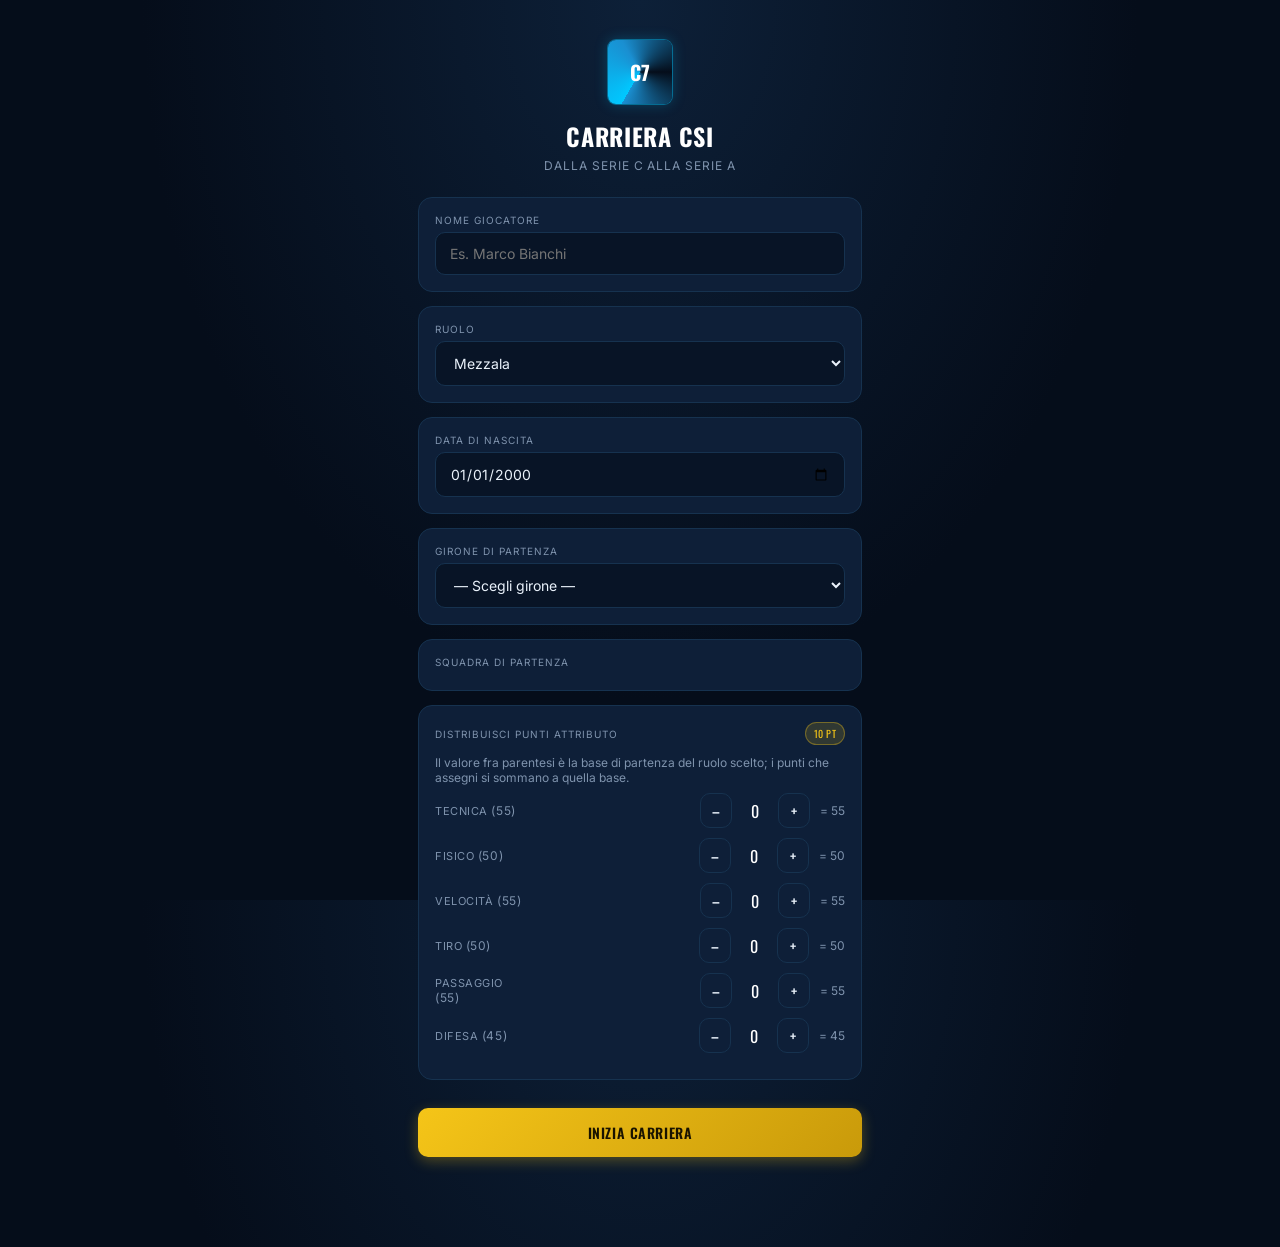
==== commit 5411fae7: "Add files via upload" ====
--- a/index.html
+++ b/index.html
@@ -173,7 +173,7 @@
     </div>
     <div class="card">
       <div class="label">Ruolo</div>
-      <select id="inpRole">
+      <select id="inpRole" onchange="renderAllocator()">
         <option value="Portiere">Portiere</option>
         <option value="Difensore">Difensore</option>
         <option value="Regista">Regista (play basso)</option>
@@ -255,12 +255,6 @@
       </div>
     </div>
 
-    <div class="card">
-      <div class="label">Lavoro</div>
-      <div class="subtle" id="lavoroInfo" style="margin-bottom:8px;">—</div>
-      <div class="btn-stack" id="lavoroOptions"></div>
-    </div>
-
     <div id="statusBanner"></div>
 
     <div class="card">
@@ -278,6 +272,12 @@
 
     <div class="btn-stack" id="coppaHubBtn" style="display:none; margin-top:10px;">
       <button class="btn ghost" onclick="showScreen('coppa')">Coppa Leonessa</button>
+    </div>
+
+    <div class="card" style="margin-top:16px;">
+      <div class="label">Lavoro</div>
+      <div class="subtle" id="lavoroInfo" style="margin-bottom:8px;">—</div>
+      <div class="btn-stack" id="lavoroOptions"></div>
     </div>
 
     <div class="btn-stack" style="margin-top:16px;">
@@ -368,6 +368,14 @@
     <div class="card"><div class="label">Statistiche di carriera</div><div class="attr-grid" id="carStats"></div></div>
     <div class="card"><div class="label">Finanze &amp; relazioni</div><div class="attr-grid" id="carFinRel"></div></div>
     <div class="card"><div class="label">Traguardi</div><div id="carAchievements"></div></div>
+    <div class="card">
+      <div class="label">Registro partite</div>
+      <div style="max-height:260px; overflow-y:auto;">
+        <table style="width:100%;"><thead><tr>
+          <th>S/G</th><th>Avversario</th><th class="center">Risultato</th><th class="center">Gol</th><th class="center">Assist</th><th class="center">Voto</th>
+        </tr></thead><tbody id="carRegistro"></tbody></table>
+      </div>
+    </div>
     <div class="card"><div class="label">Diario di carriera</div><div id="carDiario" style="max-height:220px; overflow-y:auto;"></div></div>
     <div class="btn-stack"><button class="btn ghost" onclick="showScreen('hub')">Torna alla carriera</button></div>
   </div>
@@ -390,8 +398,8 @@
 
     <div class="card">
       <div class="attr-grid">
-        <div class="attr"><div class="attr-name">Gol stagione</div><div class="attr-val" id="seGoals">0</div></div>
-        <div class="attr"><div class="attr-name">Assist stagione</div><div class="attr-val" id="seAssists">0</div></div>
+        <div class="attr"><div class="attr-name" id="seStat1Label">Gol stagione</div><div class="attr-val" id="seGoals">0</div></div>
+        <div class="attr"><div class="attr-name" id="seStat2Label">Assist stagione</div><div class="attr-val" id="seAssists">0</div></div>
         <div class="attr"><div class="attr-name">Media voto</div><div class="attr-val" id="seRating">6.0</div></div>
         <div class="attr"><div class="attr-name">Lvl raggiunto</div><div class="attr-val" id="seLevel">1</div></div>
       </div>
@@ -434,7 +442,6 @@
 const ATTR_LABELS = {tecnica:'Tecnica', fisico:'Fisico', velocita:'Velocità', tiro:'Tiro', passaggio:'Passaggio', difesa:'Difesa'};
 
 const ROLE_BASE = {
-  Portiere:      {tecnica:45, fisico:55, velocita:40, tiro:20, passaggio:45, difesa:70},
   Difensore:     {tecnica:45, fisico:60, velocita:45, tiro:30, passaggio:50, difesa:65},
   Regista:       {tecnica:55, fisico:45, velocita:45, tiro:40, passaggio:65, difesa:50},
   Mezzala:       {tecnica:55, fisico:50, velocita:55, tiro:50, passaggio:55, difesa:45},
@@ -447,28 +454,49 @@
    VALUTAZIONE/MERCATO: un difensore forte in difesa vale piu' di un
    difensore forte solo in tecnica, anche a parita' di media grezza. */
 const ROLE_WEIGHTS = {
-  Portiere:   {tecnica:0.15, fisico:0.25, velocita:0.05, tiro:0.05, passaggio:0.15, difesa:0.35},
   Difensore:  {tecnica:0.15, fisico:0.25, velocita:0.07, tiro:0.03, passaggio:0.15, difesa:0.35},
   Regista:    {tecnica:0.25, fisico:0.10, velocita:0.10, tiro:0.10, passaggio:0.30, difesa:0.15},
   Mezzala:    {tecnica:0.20, fisico:0.20, velocita:0.20, tiro:0.15, passaggio:0.15, difesa:0.10},
   Attaccante: {tecnica:0.20, fisico:0.15, velocita:0.25, tiro:0.30, passaggio:0.07, difesa:0.03},
 };
+
+/* --- Skill dedicate al Portiere: sostituiscono i 6 attributi generici (tiro/velocità/dribbling
+   non raccontano nulla di chi gioca in porta). Stesso trattamento di ATTR_KEYS/ROLE_BASE/
+   ROLE_WEIGHTS ma in un set separato, selezionato via attrKeysFor(role) ovunque serva. */
+const GK_ATTR_KEYS = ['presa','anticipo','riflessi','unoControUno','distribuzione','comunicazione','posizionamento'];
+const GK_ATTR_LABELS = {presa:'Presa', anticipo:'Anticipo', riflessi:'Riflessi', unoControUno:'Uno contro uno', distribuzione:'Distribuzione', comunicazione:'Comunicazione', posizionamento:'Posizionamento'};
+const GK_ROLE_BASE = {presa:60, anticipo:50, riflessi:60, unoControUno:50, distribuzione:45, comunicazione:50, posizionamento:60};
+const GK_ROLE_WEIGHTS = {presa:0.18, anticipo:0.12, riflessi:0.18, unoControUno:0.14, distribuzione:0.10, comunicazione:0.08, posizionamento:0.20};
+function attrKeysFor(role){ return role==='Portiere' ? GK_ATTR_KEYS : ATTR_KEYS; }
+function attrLabelsFor(role){ return role==='Portiere' ? GK_ATTR_LABELS : ATTR_LABELS; }
+function roleBaseFor(role){ return role==='Portiere' ? GK_ROLE_BASE : ROLE_BASE[role]; }
+function roleWeightsFor(role){ return role==='Portiere' ? GK_ROLE_WEIGHTS : ROLE_WEIGHTS[role]; }
+
 function overallPesato(s){
   if(s.overallImportato != null) return Math.round(s.overallImportato);
-  const w = ROLE_WEIGHTS[s.role];
+  const w = roleWeightsFor(s.role);
   let tot = 0;
-  ATTR_KEYS.forEach(k => tot += s.attr[k] * w[k]);
+  attrKeysFor(s.role).forEach(k => tot += s.attr[k] * w[k]);
+  return Math.round(tot);
+}
+const LEGACY_GK_WEIGHTS = {tecnica:0.15, fisico:0.25, velocita:0.05, tiro:0.05, passaggio:0.15, difesa:0.35};
+function overallPesatoLegacyGK(s){
+  // Solo per la migrazione dei salvataggi: calcola l'overall di un Portiere con i VECCHI
+  // attributi generici (tecnica/fisico/...), prima di rigenerarlo sulle nuove skill dedicate.
+  let tot = 0;
+  Object.keys(LEGACY_GK_WEIGHTS).forEach(k => tot += (s.attr[k]||50) * LEGACY_GK_WEIGHTS[k]);
   return Math.round(tot);
 }
 function attributiDaOverall(overall, role){
   overall = Math.round(overall);
-  const shape = ROLE_BASE[role];
-  const w = ROLE_WEIGHTS[role];
+  const shape = roleBaseFor(role);
+  const w = roleWeightsFor(role);
+  const keys = attrKeysFor(role);
   let shapeWeighted = 0;
-  ATTR_KEYS.forEach(k => shapeWeighted += shape[k]*w[k]);
+  keys.forEach(k => shapeWeighted += shape[k]*w[k]);
   const fattore = overall / shapeWeighted;
   const attr = {};
-  ATTR_KEYS.forEach(k=>{
+  keys.forEach(k=>{
     const jitter = rand(-4,4);
     attr[k] = clamp(Math.round(shape[k]*fattore + jitter), 20, 99);
   });
@@ -757,27 +785,46 @@
 
 /* ---------- CREAZIONE ---------- */
 function renderAllocator(){
+  // Il profilo di partenza (ROLE_BASE) già varia per ruolo (es. Attaccante parte con tiro alto e
+  // difesa bassa, Portiere il contrario): prima però l'allocatore mostrava solo i punti "0"
+  // assegnabili, senza far vedere questa base, dando l'impressione che il ruolo non contasse.
+  // Ora si vede il valore di base per il ruolo scelto e il totale (base + punti assegnati).
+  const role = document.getElementById('inpRole').value;
+  const base = roleBaseFor(role);
+  const keys = attrKeysFor(role);
+  const labels = attrLabelsFor(role);
+  // Cambiando ruolo cambia anche il set di attributi (es. Portiere ha skill dedicate): i punti
+  // già assegnati sul set precedente non hanno più senso, quindi si riparte da zero.
+  allocated = {}; keys.forEach(k=> allocated[k]=0); pointsLeft = 10;
+  document.getElementById('pointsLeft').textContent = pointsLeft+' pt';
   const box = document.getElementById('attrAllocator'); box.innerHTML = '';
-  ATTR_KEYS.forEach(k=>{
+  const nota = document.createElement('div'); nota.className='subtle'; nota.style.marginBottom='8px';
+  nota.textContent = 'Il valore fra parentesi è la base di partenza del ruolo scelto; i punti che assegni si sommano a quella base.';
+  box.appendChild(nota);
+  keys.forEach(k=>{
     const row = document.createElement('div'); row.className='row'; row.style.marginBottom='10px';
-    row.innerHTML = `<span class="attr-name" style="width:90px;">${ATTR_LABELS[k]}</span>
+    row.innerHTML = `<span class="attr-name" style="width:90px;">${labels[k]} <span class="subtle">(${base[k]})</span></span>
       <span style="display:flex; align-items:center; gap:10px;">
         <button class="btn ghost" style="width:32px; padding:6px 0;" onclick="allocPoint('${k}',-1)">–</button>
         <span class="attr-val" style="min-width:26px; text-align:center;" id="alloc-${k}">0</span>
         <button class="btn ghost" style="width:32px; padding:6px 0;" onclick="allocPoint('${k}',1)">+</button>
+        <span class="subtle" id="tot-${k}">= ${base[k]}</span>
       </span>`;
     box.appendChild(row);
   });
 }
 let allocated = {tecnica:0,fisico:0,velocita:0,tiro:0,passaggio:0,difesa:0};
 let pointsLeft = 10;
-let selectedStartTeam = LEAGUES.C.startChoices[0];
+let selectedStartTeam = null;
 function allocPoint(key, delta){
   if(delta>0 && pointsLeft<=0) return;
   if(delta<0 && allocated[key]<=0) return;
   allocated[key]+=delta; pointsLeft-=delta;
   document.getElementById('alloc-'+key).textContent = allocated[key];
   document.getElementById('pointsLeft').textContent = pointsLeft+' pt';
+  const role = document.getElementById('inpRole').value;
+  const base = roleBaseFor(role)[key];
+  document.getElementById('tot-'+key).textContent = '= ' + clamp(base+allocated[key]*2, 20, 90);
 }
 function squadreSerieC(){
   return Object.values(DB_SQUADRE).filter(sq=> sq.serie==='C');
@@ -825,7 +872,7 @@
     state = null;
     allocated = {tecnica:0,fisico:0,velocita:0,tiro:0,passaggio:0,difesa:0};
     pointsLeft = 10;
-    selectedStartTeam = LEAGUES.C.startChoices[0];
+    selectedStartTeam = null;
     renderAllocator();
     renderTeamPicker();
     showScreen('create');
@@ -833,10 +880,16 @@
 }
 
 function startCareer(){
+  if(!selectedStartTeam){
+    // Bug: senza questo controllo si poteva procedere senza aver scelto girone/squadra di
+    // partenza, partendo con una squadra di default mai vista/selezionata dal giocatore.
+    alert('Scegli prima un girone e una squadra di partenza.');
+    return;
+  }
   const name = document.getElementById('inpName').value.trim() || 'Giocatore CSI';
   const role = document.getElementById('inpRole').value;
-  const base = {...ROLE_BASE[role]};
-  ATTR_KEYS.forEach(k=> base[k] = clamp(base[k]+allocated[k]*2, 20, 90));
+  const base = {...roleBaseFor(role)};
+  attrKeysFor(role).forEach(k=> base[k] = clamp(base[k]+(allocated[k]||0)*2, 20, 90));
 
   state = {
     name, role,
@@ -848,7 +901,7 @@
     lega:'C',
     contratto: {squadra:selectedStartTeam, stipendio:110, stagioniResidue:2},
     carriera: {gol:0, assist:0, partiteVoti:[]},
-    stagioneStats: {gol:0, assist:0, voti:[]},
+    stagioneStats: {gol:0, assist:0, voti:[], golSubiti:0, cleanSheet:0},
     relazioni: {mister:55, procuratore:50, compagni:55},
     finanze: {saldo:300, stipendio:110, statoLavoro:'Nessuno', anzianita:0, budgetClub:buildBudgetClub('C'), marketing:0, compensoSportivo:0},
     reputazione:45,
@@ -856,7 +909,12 @@
     cartelliniStagione: 0, streakVittorie: 0,
     recoveredFromGrave: false, promozioniCarriera:0,
     achievements: [], achievementsNuovi: [],
-    diario: [], offerteCorrenti: [],
+    diario: [], offerteCorrenti: [], registroPartite: [],
+    // Contatori minimi, non un sistema a parte: crescono come effetto collaterale di alcune
+    // scelte (eventi di partita, poi eventualmente altri). Nessuna logica di gioco li legge
+    // ancora in modo deterministico.
+    personalita: {individualista:0, trascinatore:0, ragionatore:0},
+    eventiMatchUltimaGiornata: {},
     ultimoEsitoLega:'confermato',
     matchTemp: null,
     allenamentoFatto: false, ultimoAllenamento: null, allenamentoSnapshot: null,
@@ -1073,6 +1131,19 @@
 function addDiario(text){
   state.diario.unshift({giornata:state.giornata, stagione:state.stagione, testo:text});
   if(state.diario.length>60) state.diario.pop();
+}
+
+/* Registro statistiche: elenco strutturato di ogni partita giocata dalla squadra (giocata
+   davvero o simulata), con risultato di squadra e apporto personale. Diverso dal diario
+   testuale: qui i dati sono a colonne, per poterli scorrere come uno storico partite/gol/assist. */
+function registraPartita({opp, mieiGol, oppGol, playerGol, playerAssist, voto, contesto}){
+  state.registroPartite.unshift({
+    stagione: state.stagione, giornata: state.giornata, opp, mieiGol, oppGol,
+    playerGol: playerGol||0, playerAssist: playerAssist||0, voto: voto!=null ? voto : null, contesto
+  });
+  if(state.registroPartite.length>300) state.registroPartite.pop();
+  state.stagioneStats.golSubiti += oppGol;
+  if(oppGol===0) state.stagioneStats.cleanSheet++;
 }
 
 /* ---------- HUB ---------- */
@@ -1239,7 +1310,7 @@
       {label:"Lo rassicuri, resti professionale", applica:s=>{ s.relazioni.procuratore=clamp(s.relazioni.procuratore+4,0,100); s.morale=clamp(s.morale+2,0,100); }, esito:"Il procuratore apprezza il tuo atteggiamento."},
       {label:"Sfoghi la frustrazione con lui", applica:s=>{ s.relazioni.procuratore=clamp(s.relazioni.procuratore-6,0,100); s.morale=clamp(s.morale-2,0,100); }, esito:"La telefonata si chiude su un tono acceso."}]},
   { id:'ruolo_diverso', condizione:s=>s.relazioni.mister>=60, testo:"Il mister vuole provarti in una posizione diversa in allenamento, per aumentare la tua duttilità.", scelte:[
-      {label:"Accetti con entusiasmo", applica:s=>{ const k=ATTR_KEYS[rand(0,ATTR_KEYS.length-1)]; s.attr[k]=clamp(s.attr[k]+1,0,99); s.relazioni.mister=clamp(s.relazioni.mister+5,0,100); }, esito:"Il mister apprezza la tua disponibilità."},
+      {label:"Accetti con entusiasmo", applica:s=>{ const keys=attrKeysFor(s.role); const k=keys[rand(0,keys.length-1)]; s.attr[k]=clamp(s.attr[k]+1,0,99); s.relazioni.mister=clamp(s.relazioni.mister+5,0,100); }, esito:"Il mister apprezza la tua disponibilità."},
       {label:"Preferisci restare nel tuo ruolo", applica:s=>{ s.relazioni.mister=clamp(s.relazioni.mister-2,0,100); s.forma=clamp(s.forma+2,0,100); }, esito:"Resti fedele al tuo ruolo naturale."}]},
   { id:'evento_sponsor', condizione:s=>s.reputazione>=60, testo:"Il club ti invita a un evento ufficiale con gli sponsor.", scelte:[
       {label:"Partecipi con entusiasmo", applica:s=>{ s.finanze.saldo+=70; s.reputazione=clamp(s.reputazione+5,0,100); s.forma=clamp(s.forma-2,0,100); }, esito:"La serata rafforza la tua immagine, ma torni a casa tardi."},
@@ -1300,9 +1371,13 @@
 
 /* ---------- SIMULAZIONE SENZA IL GIOCATORE ---------- */
 function simSquadra(forzaA, forzaB){
-  const diff = (forzaA-forzaB)/10;
-  const a = clamp(rand(0,2) + (diff>0?rand(0,1):0), 0, 5);
-  const b = clamp(rand(0,2) + (diff<0?rand(0,1):0), 0, 5);
+  // Prima usava una scala più "morbida" (rand 0-2, diff/10) di quella usata per simulare le
+  // partite fra le ALTRE squadre del girone (rand 0-3, diff/8): il modello del giocatore
+  // pareggiava/otteneva punti troppo spesso rispetto ai rivali, rendendo la lega troppo facile
+  // da scalare anche solo simulando. Ora la scala è identica per tutti.
+  const diff = (forzaA-forzaB)/8;
+  const a = clamp(rand(0,3) + (diff>0?rand(0,1):0), 0, 6);
+  const b = clamp(rand(0,3) + (diff<0?rand(0,1):0), 0, 6);
   return {mieiGol:a, oppGol:b};
 }
 function applyResultToClassifica(oppName, myGoals, oppGoals){
@@ -1325,9 +1400,10 @@
 function skipGiornata(motivo){
   if(state.coppa && state.coppa.prossimi.length){
     const opp = state.coppa.prossimi[0];
-    const r = simSquadra(58, opp.forza);
+    const r = simSquadra(getForzaSquadra(teamName())||58, opp.forza);
     addDiario(`Coppa Leonessa: ${teamName()} ${r.mieiGol}-${r.oppGol} ${opp.nome} (tu assente, ${motivo}).`);
     applyResultToCoppaGirone(opp.nome, r.mieiGol, r.oppGol);
+    registraPartita({opp: opp.nome, mieiGol: r.mieiGol, oppGol: r.oppGol, contesto:'coppa'});
     if(motivo==='infortunio' && state.infortunio){
       state.infortunio.giornateRestanti--;
       if(state.infortunio.giornateRestanti<=0){ if(state.infortunio.tipo==='grave') state.recoveredFromGrave = true; state.infortunio = null; }
@@ -1337,8 +1413,9 @@
     return;
   }
   const opp = state.calendario[state.giornata-1];
-  const r = simSquadra(58, opp.forza);
+  const r = simSquadra(getForzaSquadra(teamName())||58, opp.forza);
   applyResultToClassifica(opp.nome, r.mieiGol, r.oppGol);
+  registraPartita({opp: opp.nome, mieiGol: r.mieiGol, oppGol: r.oppGol, contesto:'campionato'});
   addDiario(`G${state.giornata}: ${teamName()} ${r.mieiGol}-${r.oppGol} ${opp.nome} (tu assente, ${motivo}).`);
   if(motivo==='infortunio' && state.infortunio){
     state.infortunio.giornateRestanti--;
@@ -1358,15 +1435,17 @@
   state.energia = clamp(state.energia-10, 0, 100);
   if(state.coppa && state.coppa.prossimi.length){
     const opp = state.coppa.prossimi[0];
-    const r = simSquadra(58, opp.forza);
+    const r = simSquadra(getForzaSquadra(teamName())||58, opp.forza);
     addDiario(`Coppa Leonessa: ${teamName()} ${r.mieiGol}-${r.oppGol} ${opp.nome} (partita simulata, in panchina per scelta tecnica).`);
     applyResultToCoppaGirone(opp.nome, r.mieiGol, r.oppGol);
+    registraPartita({opp: opp.nome, mieiGol: r.mieiGol, oppGol: r.oppGol, contesto:'coppa'});
     postCoppaMatch();
     return;
   }
   const opp = state.calendario[state.giornata-1];
-  const r = simSquadra(58, opp.forza);
+  const r = simSquadra(getForzaSquadra(teamName())||58, opp.forza);
   applyResultToClassifica(opp.nome, r.mieiGol, r.oppGol);
+  registraPartita({opp: opp.nome, mieiGol: r.mieiGol, oppGol: r.oppGol, contesto:'campionato'});
   addDiario(`G${state.giornata}: ${teamName()} ${r.mieiGol}-${r.oppGol} ${opp.nome} (partita simulata, in panchina per scelta tecnica).`);
   state.giornata++;
   postGiornataFlow({risultato:null});
@@ -1381,7 +1460,7 @@
         {label:"Protesta apertamente", applica:s=>{ s.relazioni.mister=clamp(s.relazioni.mister-6,0,100); s.reputazione=clamp(s.reputazione-3,0,100); }, esito:"La protesta non migliora il rapporto con il mister."}]};
     showEvent(eventoPanchina, ()=>{
       const opp = state.calendario[state.giornata-1];
-      const r = simSquadra(58, opp.forza);
+      const r = simSquadra(getForzaSquadra(teamName())||58, opp.forza);
       applyResultToClassifica(opp.nome, r.mieiGol, r.oppGol);
       addDiario(`G${state.giornata}: ${teamName()} ${r.mieiGol}-${r.oppGol} ${opp.nome} (in panchina).`);
       state.giornata++;
@@ -1392,7 +1471,11 @@
   const opp = coppaAttiva ? state.coppa.prossimi[0] : state.calendario[state.giornata-1];
   state.matchTemp = { opp, contesto: coppaAttiva ? 'coppa' : 'campionato', minute:0, myGoals:0, oppGoals:0, myPlayerGoals:0, myPlayerAssists:0,
     momentumIdx:0, successes:0, attempts:0, highRiskFails:0, preMatchEnergia: state.energia,
-    infortunioEsito:null, cartellinoRosso:false, compagni: sceglieCompagni(teamName()) };
+    infortunioEsito:null, cartellinoRosso:false, cartellinoEventoUsato:false, consecutiveFails:0,
+    // Un Portiere pesca 4 momenti a caso dagli 8 archetipi del pool GK, così le partite da
+    // portiere non sono sempre identiche (stessa durata di 4 momenti delle partite da movimento).
+    gkMomenti: state.role==='Portiere' ? shuffle(GK_MOMENTS_POOL).slice(0,4) : null,
+    compagni: sceglieCompagni(teamName()) };
   const etichettaMatch = coppaAttiva
     ? ` · Coppa Leonessa (partita ${state.coppa.giocate.length+1}/${state.coppa.giocate.length+state.coppa.prossimi.length})`
     : ` · Giornata ${state.giornata}/${state.calendario.length}`;
@@ -1401,7 +1484,11 @@
   document.getElementById('commentaryLog').innerHTML = '';
   addLog(`Fischio d'inizio! ${teamName()} ospita ${opp.nome}.`, false);
   state.energia = clamp(state.energia-15,0,100);
-  showScreen('match'); nextMoment();
+  showScreen('match');
+  // Evento di partita opzionale a inizio gara (match_start): non blocca mai il flusso, è solo
+  // un intermezzo prima del primo momento chiave.
+  const evStart = pickMatchEvent(['match_start'], state.matchTemp);
+  if(evStart){ showMatchEvent(evStart, ()=>{ showScreen('match'); nextMoment(); }); } else { nextMoment(); }
 }
 function addLog(text, isEvent){
   const log = document.getElementById('commentaryLog');
@@ -1426,18 +1513,148 @@
       {label:'Scarico rapido per il compagno libero', attr:'passaggio', risk:'mid', out:'assist'},
       {label:'Gestisci il pallone, tieni il risultato', attr:'tecnica', risk:'safe', out:'possesso'} ]},
 ];
+/* Bug: un Portiere si ritrovava gli stessi 4 momenti chiave pensati per un giocatore di movimento
+   (tiro, dribbling, cross, contrasto in fascia) — scelte senza senso per chi gioca in porta.
+   Stessi "out" (goal/assist/recupero/possesso) del motore esistente, così calcChance/resolveChoice
+   restano invariati: cambia solo il contenuto narrativo, le skill coinvolte (GK_ATTR_KEYS, non
+   più i 6 attributi generici) e il fatto che ogni scelta "seria" combina due skill (attr+attr2).
+   La terza scelta di ogni momento è sempre "cautela": nessun test di abilità (attr:null →
+   calcChance usa una base neutra), rischio basso, nessun bonus particolare.
+   8 archetipi in un pool: a ogni partita se ne estraggono 4 a caso (stessa durata delle partite
+   da movimento), così le partite da portiere non sono sempre identiche. */
+const GK_MOMENTS_POOL = [
+  { testo:()=>`Un cross teso attraversa l'area: il pallone sta arrivando verso il cuore dell'area piccola.`, choices:[
+      {label:'Esci e prendi il pallone', attr:'anticipo', attr2:'presa', risk:'high', out:'recupero'},
+      {label:'Resta in porta e preparati alla deviazione', attr:'posizionamento', attr2:'riflessi', risk:'mid', out:'recupero'},
+      {label:'Non rischiare, lascia gestire i difensori', attr:null, risk:'safe', out:'possesso'} ]},
+  { testo:(opp)=>`L'attaccante di ${opp.nome} è solo davanti a te: hai pochi istanti per decidere.`, choices:[
+      {label:'Esci e chiudi lo specchio', attr:'anticipo', attr2:'unoControUno', risk:'high', out:'recupero'},
+      {label:'Aspetta e reagisci al tiro', attr:'posizionamento', attr2:'riflessi', risk:'mid', out:'recupero'},
+      {label:'Non uscire, resta sulla linea', attr:null, risk:'safe', out:'possesso'} ]},
+  { testo:()=>`Un difensore ti passa il pallone sotto pressione: due avversari stanno arrivando.`, choices:[
+      {label:'Lancio lungo immediato sul tuo attaccante', attr:'distribuzione', attr2:'posizionamento', risk:'mid', out:'assist'},
+      {label:'Passaggio corto e costruzione dal basso', attr:'distribuzione', attr2:'comunicazione', risk:'high', out:'possesso'},
+      {label:'Spazza via il pallone', attr:null, risk:'safe', out:'possesso'} ]},
+  { testo:(opp)=>`Tiro da 25 metri di ${opp.nome}: hai una visuale parzialmente coperta.`, choices:[
+      {label:'Anticipa il tiro leggendo la traiettoria', attr:'posizionamento', attr2:'riflessi', risk:'high', out:'recupero'},
+      {label:'Resta in piedi e prova a bloccarlo', attr:'posizionamento', attr2:'presa', risk:'mid', out:'recupero'},
+      {label:'Respingi in calcio d\'angolo', attr:null, risk:'safe', out:'possesso'} ]},
+  { testo:()=>`Un filtrante supera la linea difensiva: palla in profondità alle spalle dei tuoi.`, choices:[
+      {label:'Esci subito e anticipi', attr:'anticipo', attr2:'posizionamento', risk:'high', out:'recupero'},
+      {label:"Aspetti l'attaccante e affronti il duello", attr:'unoControUno', attr2:'riflessi', risk:'mid', out:'recupero'},
+      {label:'Rimani tra i pali', attr:null, risk:'safe', out:'possesso'} ]},
+  { testo:()=>`L'attaccante arriva sul fondo: può crossare o calciare sul primo palo.`, choices:[
+      {label:'Copri il primo palo', attr:'posizionamento', attr2:'riflessi', risk:'high', out:'recupero'},
+      {label:'Preparati al cross', attr:'anticipo', attr2:'comunicazione', risk:'mid', out:'recupero'},
+      {label:'Rimani centrale, copri la porta', attr:null, risk:'safe', out:'possesso'} ]},
+  { testo:()=>`Tiro deviato: il pallone cambia direzione all'ultimo momento.`, choices:[
+      {label:"Ti butti d'istinto", attr:'riflessi', attr2:'posizionamento', risk:'high', out:'recupero'},
+      {label:'Provi a bloccarlo', attr:'riflessi', attr2:'presa', risk:'mid', out:'recupero'},
+      {label:'Devia in corner', attr:null, risk:'safe', out:'possesso'} ]},
+  { testo:()=>`Un attaccante si inserisce tra due difensori: devi decidere come intervenire.`, choices:[
+      {label:'Urli e guidi la linea a salire', attr:'comunicazione', attr2:'posizionamento', risk:'high', out:'recupero'},
+      {label:'Urli al difensore di marcarlo', attr:'comunicazione', attr2:'anticipo', risk:'mid', out:'recupero'},
+      {label:'Non intervieni, resti concentrato sulla porta', attr:null, risk:'safe', out:'possesso'} ]},
+];
 const RISK_MOD = {safe:10, mid:0, high:-15};
 const RISK_LABEL = {safe:'Sicuro', mid:'Rischioso', high:'Estremo'};
+
+/* ====== EVENTI DINAMICI DI PARTITA (data-driven, riusa il motore EVENTS/showEvent già esistente) ======
+   Schema di ogni evento (stessi campi che showEvent() già si aspetta per testo/scelte, così non
+   serve toccare la UI esistente):
+     id, category, trigger (stringa o array di trigger), conditions(s,ctx)=>bool, weight (0-1,
+     probabilità di comparire quando è eleggibile), cooldown (in giornate), roleRequirement
+     (opzionale, es. 'Portiere'), testo, scelte:[{label, applica(s)=>{}, esito}]
+   Le conseguenze (applica) toccano SOLO stato già esistente (morale, energia, relazioni,
+   reputazione, forma, i tre contatori di personalita) — nessun nuovo sistema parallelo. */
+const MATCH_EVENTS = [
+  { id:'primo_contrasto', category:'GAMEPLAY', trigger:'match_start', weight:0.5, cooldown:3,
+    testo:"Primo pallone conteso a centrocampo: senti subito l'intensità della gara.",
+    scelte:[
+      {label:"Provi la giocata da solo", applica:s=>{ s.personalita.individualista++; s.forma=clamp(s.forma+1,0,100); }, esito:"Ti fai valere subito, il pubblico se ne accorge."},
+      {label:"Urli ai compagni di stringere le linee", applica:s=>{ s.personalita.trascinatore++; s.relazioni.compagni=clamp(s.relazioni.compagni+2,0,100); }, esito:"I compagni rispondono al richiamo."},
+      {label:"Rallenti, cerchi la soluzione più semplice", applica:s=>{ s.personalita.ragionatore++; s.morale=clamp(s.morale+1,0,100); }, esito:"Gestisci con ordine il primo pallone."}
+    ]},
+  { id:'compagno_non_passa', category:'RELATIONSHIP', trigger:'after_missed_chance', weight:0.35, cooldown:4,
+    conditions: s=>s.relazioni.compagni<90,
+    testo:"Un compagno tenta la giocata da solo invece di servirti nello spazio libero.",
+    scelte:[
+      {label:"Lo riprendi a muso duro", applica:s=>{ s.relazioni.compagni=clamp(s.relazioni.compagni-4,0,100); s.personalita.individualista++; }, esito:"La reazione stizzita non migliora il clima."},
+      {label:"Scherzi per sdrammatizzare", applica:s=>{ s.relazioni.compagni=clamp(s.relazioni.compagni+2,0,100); s.personalita.trascinatore++; }, esito:"Il gruppo apprezza la leggerezza."},
+      {label:"Lasci correre, pensi alla prossima azione", applica:s=>{ s.personalita.ragionatore++; }, esito:"Non è il momento delle polemiche."}
+    ]},
+  { id:'errore_arbitrale', category:'ENVIRONMENTAL', trigger:'team_losing', weight:0.25, cooldown:5,
+    testo:"L'arbitro fischia contro di te per un contatto dubbio: la panchina avversaria esulta.",
+    scelte:[
+      {label:"Protesti visibilmente", applica:s=>{ s.reputazione=clamp(s.reputazione-2,0,100); s.relazioni.mister=clamp(s.relazioni.mister-2,0,100); }, esito:"Rischi di innervosirti oltre il dovuto."},
+      {label:"Resti composto", applica:s=>{ s.relazioni.mister=clamp(s.relazioni.mister+2,0,100); s.personalita.ragionatore++; }, esito:"Il mister apprezza la freddezza."}
+    ]},
+  { id:'crisi_fiducia', category:'PSYCHOLOGICAL', trigger:'after_two_mistakes', weight:0.5, cooldown:3,
+    testo:"Due errori di fila ti fanno sentire il peso della gara: qualche fischio isolato dagli spalti.",
+    scelte:[
+      {label:"Ti chiudi in te stesso", applica:s=>{ s.morale=clamp(s.morale-6,0,100); s.forma=clamp(s.forma-3,0,100); }, esito:"La fiducia scende, si vede nei movimenti."},
+      {label:"Chiedi comunque palla, non hai paura di sbagliare ancora", applica:s=>{ s.personalita.individualista++; s.morale=clamp(s.morale-2,0,100); }, esito:"Provi a scrollarti di dosso la tensione da solo."},
+      {label:"Parli con un compagno per resettare la testa", applica:s=>{ s.personalita.ragionatore++; s.relazioni.compagni=clamp(s.relazioni.compagni+2,0,100); s.morale=clamp(s.morale+1,0,100); }, esito:"Un confronto rapido ti aiuta a ripartire."}
+    ]},
+  { id:'richiamo_allenatore', category:'TEAM', trigger:'after_mistake', weight:0.3, cooldown:4,
+    conditions: s=>s.relazioni.mister<60,
+    testo:"Il mister ti richiama a gran voce dalla panchina dopo l'errore.",
+    scelte:[
+      {label:"Annuisci e applichi le indicazioni", applica:s=>{ s.relazioni.mister=clamp(s.relazioni.mister+4,0,100); }, esito:"Il mister nota la prontezza."},
+      {label:"Fai un gesto di insofferenza", applica:s=>{ s.relazioni.mister=clamp(s.relazioni.mister-5,0,100); s.personalita.individualista++; }, esito:"Il rapporto con la panchina si incrina un po'."}
+    ]},
+  // --- Eventi GOALKEEPER: stesso motore, filtrati con roleRequirement (nessun secondo Event Engine) ---
+  { id:'uscita_alta', category:'GOALKEEPER', roleRequirement:'Portiere', trigger:'team_drawing', weight:0.4, cooldown:3,
+    testo:"Cross teso in area: devi decidere se uscire alto o restare sulla linea.",
+    scelte:[
+      {label:"Esci deciso a comandare l'area", applica:s=>{ s.reputazione=clamp(s.reputazione+2,0,100); s.personalita.trascinatore++; }, esito:"Anticipi tutti e allontani il pericolo: comandi l'area."},
+      {label:"Resti sulla linea, ti fidi della difesa", applica:s=>{ s.relazioni.compagni=clamp(s.relazioni.compagni+2,0,100); s.personalita.ragionatore++; }, esito:"La difesa spazza via: hai gestito con prudenza."}
+    ]},
+  { id:'uno_contro_uno', category:'GOALKEEPER', roleRequirement:'Portiere', trigger:'team_losing', weight:0.4, cooldown:4,
+    testo:"Un attaccante avversario ti punta in uno contro uno: tutto lo stadio guarda te.",
+    scelte:[
+      {label:"Ti allunghi d'istinto sul pallone", applica:s=>{ s.morale=clamp(s.morale+4,0,100); s.reputazione=clamp(s.reputazione+2,0,100); }, esito:"Respinta di puro istinto, il pubblico esplode."},
+      {label:"Temporeggi e aspetti la sua mossa", applica:s=>{ s.personalita.ragionatore++; s.morale=clamp(s.morale+1,0,100); }, esito:"Lo attendi con freddezza: l'attaccante spreca l'occasione."}
+    ]},
+  { id:'pressione_psicologica_gk', category:'GOALKEEPER', roleRequirement:'Portiere', trigger:'after_mistake', weight:0.4, cooldown:4,
+    testo:"Un'uscita incerta fa esultare la panchina avversaria: senti la pressione crescere.",
+    scelte:[
+      {label:"Batti i pugni a terra, vuoi rifarti subito", applica:s=>{ s.personalita.individualista++; s.forma=clamp(s.forma+1,0,100); s.morale=clamp(s.morale-2,0,100); }, esito:"La rabbia ti tiene concentrato, ma un po' teso."},
+      {label:"Chiami i difensori a stringersi vicino a te", applica:s=>{ s.personalita.trascinatore++; s.relazioni.compagni=clamp(s.relazioni.compagni+3,0,100); }, esito:"Il reparto arretrato si compatta intorno a te."}
+    ]},
+];
+function pickMatchEvent(triggersAttivi, ctx){
+  const eligible = MATCH_EVENTS.filter(ev=>{
+    const triggerOk = Array.isArray(ev.trigger) ? ev.trigger.some(t=>triggersAttivi.includes(t)) : triggersAttivi.includes(ev.trigger);
+    if(!triggerOk) return false;
+    if(ev.roleRequirement && state.role!==ev.roleRequirement) return false;
+    if(ev.conditions && !ev.conditions(state, ctx)) return false;
+    const ultima = state.eventiMatchUltimaGiornata[ev.id];
+    if(ultima!==undefined && (state.giornata-ultima) < ev.cooldown) return false;
+    return true;
+  });
+  if(!eligible.length) return null;
+  for(const ev of shuffle(eligible)){
+    if(Math.random() < ev.weight) return ev;
+  }
+  return null;
+}
+function showMatchEvent(ev, cb){
+  state.eventiMatchUltimaGiornata[ev.id] = state.giornata;
+  showEvent(ev, cb);
+}
+
 function nextMoment(){
   const m = state.matchTemp;
-  if(m.momentumIdx >= MOMENTS.length){ return finishMatch(); }
+  const momentiAttivi = state.role==='Portiere' ? m.gkMomenti : MOMENTS;
+  if(m.momentumIdx >= momentiAttivi.length){ return finishMatch(); }
   m.minute += rand(9,13);
   document.getElementById('matchMinute').textContent = m.minute+"'";
-  const moment = MOMENTS[m.momentumIdx];
+  const moment = momentiAttivi[m.momentumIdx];
   addLog(moment.testo(m.opp), false);
   const box = document.getElementById('matchAction'); box.innerHTML = '';
   moment.choices.forEach(c=>{
-    const chance = calcChance(c.attr, c.risk, c.out);
+    const chance = calcChance(c.attr, c.risk, c.out, c.attr2);
     const el = document.createElement('div'); el.className = 'choice-card';
     el.onclick = ()=> resolveChoice(c, chance);
     const riskClass = c.risk==='safe'?'risk-safe':(c.risk==='mid'?'risk-mid':'risk-high');
@@ -1445,8 +1662,13 @@
     box.appendChild(el);
   });
 }
-function calcChance(attrKey, risk, out){
-  const base = state.attr[attrKey];
+function calcChance(attrKey, risk, out, attrKey2){
+  // attrKey può essere null ("Cautela": nessun test di abilità, base neutra fissa) oppure
+  // combinare due skill (attrKey2, es. Anticipo + Presa): in quel caso si media fra le due.
+  let base;
+  if(!attrKey){ base = 60; }
+  else if(attrKey2){ base = (state.attr[attrKey] + state.attr[attrKey2]) / 2; }
+  else { base = state.attr[attrKey]; }
   const formaBonus = (state.forma-50)*0.15;
   const chimicaBonus = (state.relazioni.compagni-50)*0.05;
   let compagnoBonus = 0;
@@ -1480,16 +1702,43 @@
       if(!m.cartellinoRosso && Math.random()<0.08){ m.cartellinoRosso = true; addLog(`L'arbitro estrae il cartellino rosso per ${state.name}! Salterà la prossima gara.`, true); }
     } else { addLog(`Scelta non riuscita, ${m.opp.nome} riorganizza la propria difesa.`, false); }
   }
+  if(success) m.consecutiveFails = 0; else m.consecutiveFails = (m.consecutiveFails||0)+1;
   m.momentumIdx++;
   document.getElementById('matchScore').textContent = `${m.myGoals} - ${m.oppGoals}`;
-  document.getElementById('matchAction').innerHTML = '<div class="btn ghost" onclick="nextMoment()" style="text-align:center; cursor:pointer;">Continua ▸</div>';
+
+  // Trigger per gli eventi dinamici di partita, valutati DOPO l'esito della scelta (non alterano
+  // mai myGoals/oppGoals/attempts/successes, già scritti sopra). Al massimo un evento per
+  // momento chiave: se non ne scatta nessuno, il flusso prosegue esattamente come prima.
+  const triggersAttivi = [];
+  if(success && choice.out==='goal') triggersAttivi.push('after_goal');
+  if(!success && (choice.out==='goal' || choice.out==='assist')) triggersAttivi.push('after_missed_chance');
+  if(!success){
+    triggersAttivi.push('after_mistake');
+    if(m.consecutiveFails>=2) triggersAttivi.push('after_two_mistakes');
+  }
+  if(m.cartellinoRosso && !m.cartellinoEventoUsato){ triggersAttivi.push('after_yellow_card'); m.cartellinoEventoUsato = true; }
+  if(m.myGoals>m.oppGoals) triggersAttivi.push('team_winning');
+  else if(m.myGoals<m.oppGoals) triggersAttivi.push('team_losing');
+  else triggersAttivi.push('team_drawing');
+
+  const ev = pickMatchEvent(triggersAttivi, m);
+  if(ev){
+    showMatchEvent(ev, ()=>{ showScreen('match'); nextMoment(); });
+  } else {
+    document.getElementById('matchAction').innerHTML = '<div class="btn ghost" onclick="nextMoment()" style="text-align:center; cursor:pointer;">Continua ▸</div>';
+  }
 }
 function finishMatch(){
   const m = state.matchTemp;
   m.minute = 50;
   document.getElementById('matchMinute').textContent = "50'";
+  // La "difesa" del giocatore incide sui gol impliciti subiti a fine partita: prima non contava
+  // nulla, rendendo poco rilevanti gli attributi difensivi per un portiere/difensore (che in
+  // partita ha comunque poche scelte con attributo "difesa").
+  const difesaMoltiplicatore = state.role==='Portiere' ? 0.9 : 0.45;
+  const difesaBonus = (state.attr.difesa-50)*0.0025*difesaMoltiplicatore;
   const myExtra = Math.random() < clamp(0.35 - (m.opp.forza-70)/300, 0.1, 0.5) ? 1:0;
-  const oppExtra = Math.random() < clamp(0.30 + (m.opp.forza-68)/300, 0.1, 0.55) ? 1:0;
+  const oppExtra = Math.random() < clamp(0.30 + (m.opp.forza-68)/300 - difesaBonus, 0.05, 0.55) ? 1:0;
   m.myGoals += myExtra; m.oppGoals += oppExtra;
   addLog(`Triplice fischio: ${teamName()} ${m.myGoals} - ${m.oppGoals} ${m.opp.nome}.`, true);
   document.getElementById('matchScore').textContent = `${m.myGoals} - ${m.oppGoals}`;
@@ -1530,6 +1779,7 @@
   const prefissoDiario = m.contesto==='coppa' ? 'Coppa Leonessa' : `G${state.giornata}`;
   if(m.contesto==='coppa'){ applyResultToCoppaGirone(m.opp.nome, m.myGoals, m.oppGoals); }
   else { applyResultToClassifica(m.opp.nome, m.myGoals, m.oppGoals); }
+  registraPartita({opp: m.opp.nome, mieiGol: m.myGoals, oppGol: m.oppGoals, playerGol: m.myPlayerGoals, playerAssist: m.myPlayerAssists, voto: rating, contesto: m.contesto});
   addDiario(`${prefissoDiario}: ${teamName()} ${m.myGoals}-${m.oppGoals} ${m.opp.nome}${m.myPlayerGoals?` (tu: ${m.myPlayerGoals} gol)`:''}${m.myPlayerAssists?` (${m.myPlayerAssists} assist)`:''}.`);
   addXP(xpGain); checkAchievements();
 
@@ -1558,10 +1808,12 @@
   while(state.xp >= state.xpNext){
     state.xp -= state.xpNext; state.livello++;
     state.xpNext = Math.round(state.xpNext*1.15);
-    const keys = ATTR_KEYS.filter(k=>state.attr[k]<95);
-    const k = keys[rand(0,keys.length-1)] || ATTR_KEYS[0];
+    const attrKeys = attrKeysFor(state.role);
+    const attrLabels = attrLabelsFor(state.role);
+    const keys = attrKeys.filter(k=>state.attr[k]<95);
+    const k = keys[rand(0,keys.length-1)] || attrKeys[0];
     state.attr[k] = clamp(state.attr[k]+2,0,99);
-    gained.push(`Livello ${state.livello} raggiunto! ${ATTR_LABELS[k]} +2.`);
+    gained.push(`Livello ${state.livello} raggiunto! ${attrLabels[k]} +2.`);
   }
   document.getElementById('levelUpCard').innerHTML = gained.length
     ? `<div class="card" style="border-color:var(--gold);"><div class="label" style="color:var(--gold);">Level up</div>` + gained.map(g=>`<div style="font-size:13px; margin-top:4px;">${g}</div>`).join('') + `</div>` : '';
@@ -1613,7 +1865,7 @@
   document.getElementById('carName').textContent = state.name;
   document.getElementById('carRole').textContent = state.role + ' · ' + teamName();
   document.getElementById('carLevel').textContent = 'Lv. '+state.livello;
-  document.getElementById('carAttrs').innerHTML = ATTR_KEYS.map(k=>`<div class="attr"><div class="attr-name">${ATTR_LABELS[k]}</div><div class="attr-val">${state.attr[k]}</div></div>`).join('');
+  document.getElementById('carAttrs').innerHTML = attrKeysFor(state.role).map(k=>`<div class="attr"><div class="attr-name">${attrLabelsFor(state.role)[k]}</div><div class="attr-val">${state.attr[k]}</div></div>`).join('');
   const avgVoto = state.carriera.partiteVoti.length ? (state.carriera.partiteVoti.reduce((a,b)=>a+b,0)/state.carriera.partiteVoti.length).toFixed(1) : '—';
   const etaAttuale = calcolaEta(state);
   document.getElementById('carStats').innerHTML = `
@@ -1635,6 +1887,14 @@
   achBox.innerHTML = unlocked.length ? unlocked.map(a=>`<div class="ach"><div class="ach-icon">${a.icon}</div><div><div class="ach-name">${a.label}</div><div class="ach-desc">${a.desc}</div></div></div>`).join('') : `<div class="subtle">Nessun traguardo ancora sbloccato.</div>`;
   const diarioBox = document.getElementById('carDiario');
   diarioBox.innerHTML = state.diario.length ? state.diario.slice(0,20).map(d=>`<div class="diario-entry"><b>S${d.stagione} G${d.giornata}</b>${d.testo}</div>`).join('') : `<div class="subtle">Il diario si riempirà con l'andare della stagione.</div>`;
+  const registroBody = document.getElementById('carRegistro');
+  registroBody.innerHTML = state.registroPartite.length ? state.registroPartite.slice(0,60).map(p=>{
+    const risultato = p.mieiGol>p.oppGol ? 'V' : (p.mieiGol<p.oppGol ? 'P' : 'N');
+    const badgeClass = risultato==='V' ? 'green' : (risultato==='P' ? 'red' : 'gold');
+    return `<tr><td>S${p.stagione} G${p.giornata}</td><td>${p.opp}${p.contesto==='coppa'?' <span class="subtle">(Coppa)</span>':''}</td>
+      <td class="center"><span class="badge ${badgeClass}" style="padding:2px 8px;">${p.mieiGol}-${p.oppGol}</span></td>
+      <td class="center">${p.playerGol}</td><td class="center">${p.playerAssist}</td><td class="center">${p.voto!=null ? p.voto.toFixed(1) : '—'}</td></tr>`;
+  }).join('') : `<tr><td colspan="6" class="subtle">Nessuna partita ancora registrata.</td></tr>`;
 }
 
 function renderTabellaGirone(girone, mioTeam){
@@ -1764,8 +2024,19 @@
     coppaBanner.style.display = 'none';
   }
 
-  document.getElementById('seGoals').textContent = state.stagioneStats.gol;
-  document.getElementById('seAssists').textContent = state.stagioneStats.assist;
+  // Per un Portiere gol/assist personali sono quasi sempre 0 e non raccontano la stagione: al
+  // loro posto si mostrano gol subiti e clean sheet (media voto resta invariata per tutti).
+  if(state.role==='Portiere'){
+    document.getElementById('seStat1Label').textContent = 'Gol subiti';
+    document.getElementById('seGoals').textContent = state.stagioneStats.golSubiti;
+    document.getElementById('seStat2Label').textContent = 'Clean sheet';
+    document.getElementById('seAssists').textContent = state.stagioneStats.cleanSheet;
+  } else {
+    document.getElementById('seStat1Label').textContent = 'Gol stagione';
+    document.getElementById('seGoals').textContent = state.stagioneStats.gol;
+    document.getElementById('seStat2Label').textContent = 'Assist stagione';
+    document.getElementById('seAssists').textContent = state.stagioneStats.assist;
+  }
   const avg = state.stagioneStats.voti.length ? (state.stagioneStats.voti.reduce((a,b)=>a+b,0)/state.stagioneStats.voti.length).toFixed(1) : '—';
   document.getElementById('seRating').textContent = avg;
   document.getElementById('seLevel').textContent = state.livello;
@@ -1934,6 +2205,18 @@
     if(state.allenamentoFattoMercato===undefined) state.allenamentoFattoMercato=false;
     if(state.ultimoAllenamentoMercato===undefined) state.ultimoAllenamentoMercato=null;
     if(!state.eventiUltimaGiornata) state.eventiUltimaGiornata={};
+    if(!state.registroPartite) state.registroPartite=[];
+    if(state.stagioneStats.golSubiti===undefined) state.stagioneStats.golSubiti=0;
+    if(state.role==='Portiere' && state.attr.presa===undefined){
+      // Migrazione: salvataggi vecchi avevano un Portiere con i 6 attributi generici
+      // (tecnica/fisico/...) invece delle nuove skill dedicate. Si rigenera l'attr sulla base
+      // dell'overall già maturato, per non azzerare i progressi di livello.
+      const overallPrecedente = overallPesatoLegacyGK(state);
+      state.attr = attributiDaOverall(overallPrecedente, 'Portiere');
+    }
+    if(state.stagioneStats.cleanSheet===undefined) state.stagioneStats.cleanSheet=0;
+    if(!state.personalita) state.personalita={individualista:0, trascinatore:0, ragionatore:0};
+    if(!state.eventiMatchUltimaGiornata) state.eventiMatchUltimaGiornata={};
     if(!state.coppa || !state.coppa.altreSfide) { if(state.coppa) state.coppa.altreSfide = []; }
     renderHub(); renderGironiPicker(); showScreen('hub');
   }
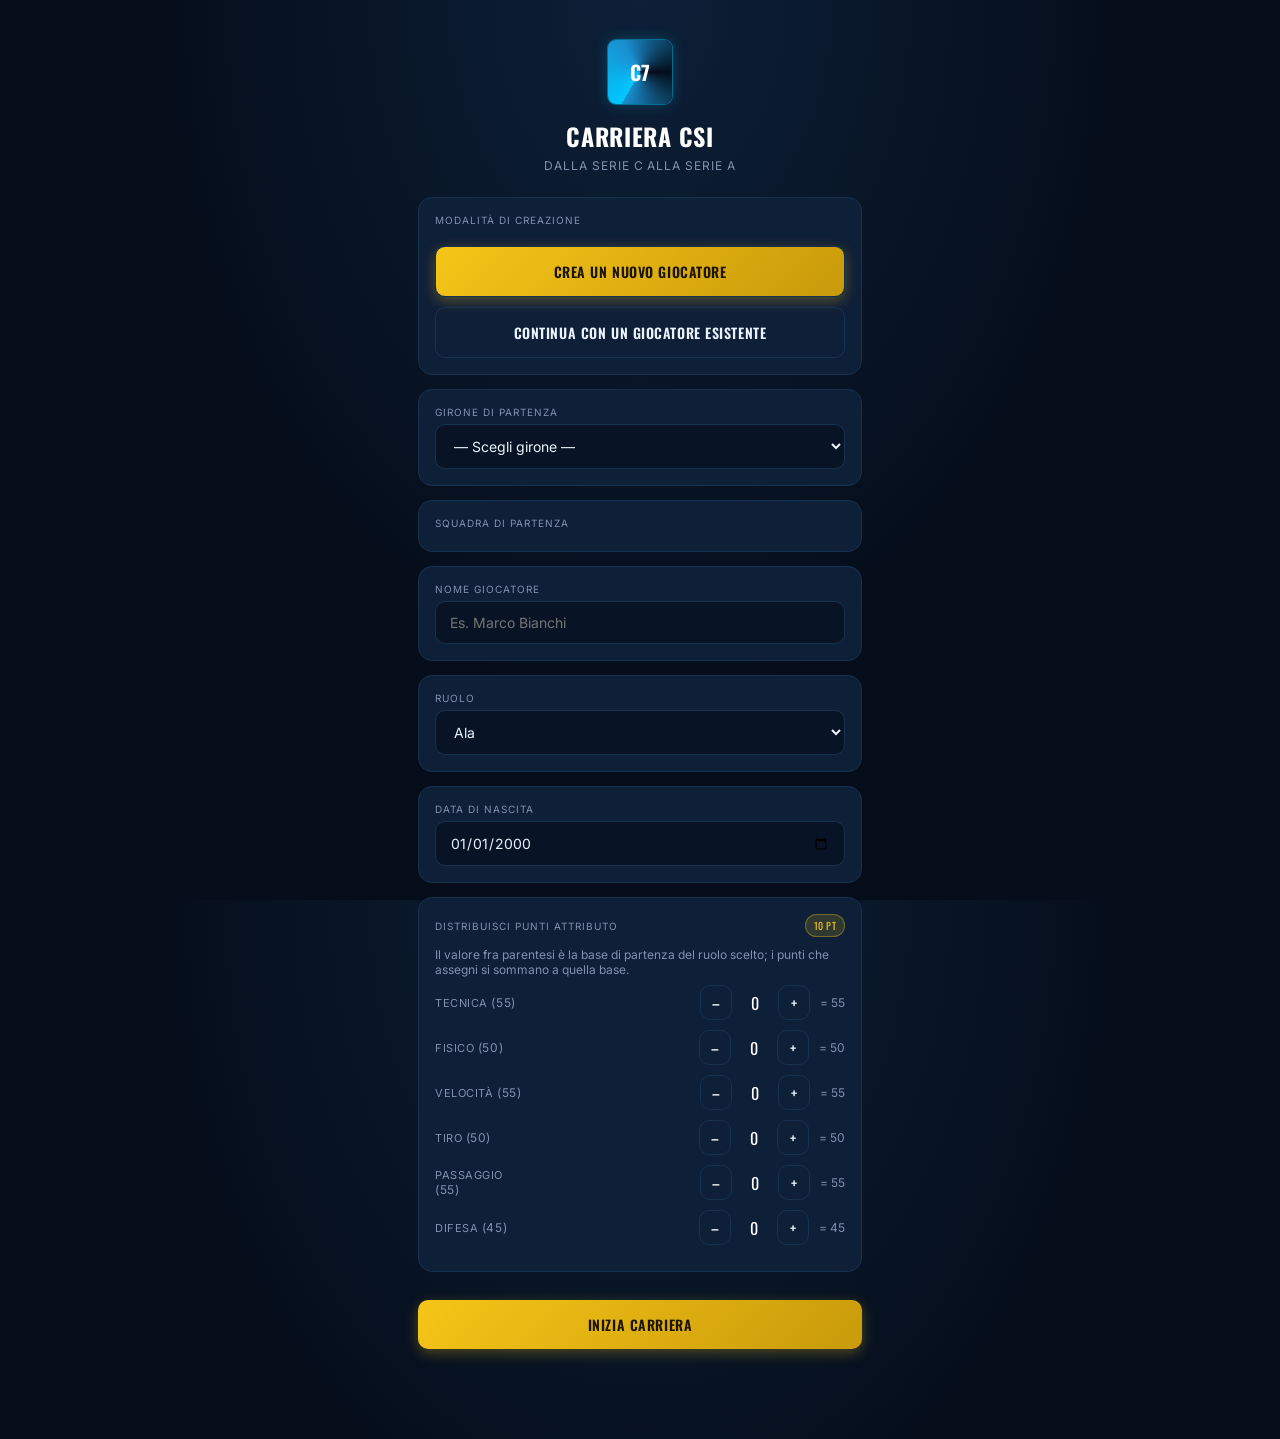
==== commit b3d7a8a1: "Add files via upload" ====
--- a/index.html
+++ b/index.html
@@ -1,2226 +1,2677 @@
-<!DOCTYPE html>
-<html lang="it">
-<head>
-<meta charset="UTF-8">
-<meta name="viewport" content="width=device-width, initial-scale=1.0">
-<title>Carriera CSI</title>
-<link rel="preconnect" href="https://fonts.googleapis.com">
-<link href="https://fonts.googleapis.com/css2?family=Oswald:wght@400;500;600;700&family=Inter:wght@400;500;600;700&display=swap" rel="stylesheet">
-<style>
-  :root{
-    --navy-deep:#050d1a; --navy:#0a1628; --navy-card:#0e1f38;
-    --blue:#1a8fd1; --ice:#00c8ff; --gold:#f5c518; --red:#ff5d5d; --green:#33d17a; --purple:#a97bff;
-    --text:#eaf2fb; --text-dim:#7f93ad; --border:#16324f;
-  }
-  *{box-sizing:border-box; margin:0; padding:0;}
-  html,body{height:100%;}
-  body{ font-family:'Inter',sans-serif; background:radial-gradient(ellipse at top, #0d2038 0%, var(--navy-deep) 55%), var(--navy-deep);
-    color:var(--text); min-height:100vh; display:flex; justify-content:center; overflow-x:hidden; }
-  #app{ width:100%; max-width:480px; min-height:100vh; display:flex; flex-direction:column; position:relative; }
-  h1,h2,h3,.display{ font-family:'Oswald',sans-serif; text-transform:uppercase; letter-spacing:0.03em; }
-  .screen{ display:none; flex-direction:column; flex:1; padding:20px 18px 90px; animation:fadeIn .35s ease; }
-  .screen.active{ display:flex; }
-  @keyframes fadeIn{ from{opacity:0; transform:translateY(8px);} to{opacity:1; transform:translateY(0);} }
-
-  .coppa-banner{ background:linear-gradient(135deg, #3a2a06, #1a1204 60%, var(--navy-card));
-    border:1px solid var(--gold); border-radius:14px; padding:18px 16px; text-align:center;
-    margin-bottom:14px; animation:coppaPop .5s cubic-bezier(.34,1.56,.64,1), coppaGlow 2.2s ease-in-out infinite; }
-  .coppa-banner .coppa-icon{ font-size:34px; line-height:1; margin-bottom:6px; }
-  .coppa-banner .coppa-title{ font-family:'Oswald'; text-transform:uppercase; letter-spacing:0.06em;
-    color:var(--gold); font-size:16px; }
-  .coppa-banner .coppa-sub{ font-size:13px; color:var(--text-dim); margin-top:6px; line-height:1.5; }
-  @keyframes coppaPop{ 0%{opacity:0; transform:scale(0.85) translateY(-6px);} 100%{opacity:1; transform:scale(1) translateY(0);} }
-  @keyframes coppaGlow{ 0%,100%{ box-shadow:0 0 0px rgba(217,175,10,0.0);} 50%{ box-shadow:0 0 22px rgba(217,175,10,0.45);} }
-
-  .topbar{ display:flex; align-items:center; justify-content:space-between; padding:12px 18px;
-    border-bottom:1px solid var(--border); background:linear-gradient(90deg, var(--navy) 0%, #0c1c33 100%);
-    position:sticky; top:0; z-index:5; }
-  .crest{ width:34px; height:34px; border-radius:8px;
-    background:conic-gradient(from 210deg, var(--ice), var(--blue), var(--navy-deep), var(--blue));
-    display:flex; align-items:center; justify-content:center; font-family:'Oswald'; font-weight:700; font-size:12px; color:#fff;
-    box-shadow:0 0 0 1px rgba(0,200,255,0.4), 0 0 14px rgba(0,200,255,0.25); flex-shrink:0; }
-  .brand{ display:flex; align-items:center; gap:10px; min-width:0; }
-  .brand-text{ font-family:'Oswald'; font-size:11px; letter-spacing:0.08em; color:var(--ice); white-space:nowrap; overflow:hidden; text-overflow:ellipsis; }
-  .brand-text b{ color:#fff; display:block; font-size:13px; letter-spacing:0.03em; white-space:nowrap; overflow:hidden; text-overflow:ellipsis; }
-  .topbar-stats{ display:flex; gap:12px; flex-shrink:0; }
-  .topbar-stat{ text-align:right; font-size:10px; color:var(--text-dim); }
-  .topbar-stat b{ color:var(--gold); font-family:'Oswald'; font-size:12px; display:block; }
-
-  .card{ background:var(--navy-card); border:1px solid var(--border); border-radius:14px; padding:16px; margin-bottom:14px; }
-  .card.warn{ border-color:rgba(255,93,93,0.5); background:linear-gradient(135deg, rgba(255,93,93,0.08), var(--navy-card)); }
-  .card.good{ border-color:rgba(51,209,122,0.5); background:linear-gradient(135deg, rgba(51,209,122,0.08), var(--navy-card)); }
-  .label{ font-size:10px; letter-spacing:0.1em; text-transform:uppercase; color:var(--text-dim); margin-bottom:6px; }
-  .row{ display:flex; align-items:center; justify-content:space-between; gap:10px; }
-  .btn{ font-family:'Oswald'; text-transform:uppercase; letter-spacing:0.04em; font-size:14px; font-weight:600; color:#fff;
-    background:linear-gradient(135deg, var(--blue), #1467a3); border:none; border-radius:10px; padding:14px 16px;
-    cursor:pointer; width:100%; text-align:center; box-shadow:0 4px 14px rgba(26,143,209,0.35); transition:transform .12s ease; }
-  .btn:active{ transform:scale(0.97); }
-  .btn.ghost{ background:transparent; border:1px solid var(--border); color:var(--text); box-shadow:none; }
-  .btn.gold{ background:linear-gradient(135deg, var(--gold), #c99a0a); color:#1a1400; box-shadow:0 4px 14px rgba(245,197,24,0.3);}
-  .btn.danger{ background:linear-gradient(135deg, var(--red), #a83232); box-shadow:0 4px 14px rgba(255,93,93,0.3); }
-  .btn.green{ background:linear-gradient(135deg, var(--green), #1e9a5c); box-shadow:0 4px 14px rgba(51,209,122,0.3); }
-  .btn.small{ padding:10px 12px; font-size:12px; }
-  .btn:disabled{ opacity:0.35; cursor:not-allowed; box-shadow:none; }
-  .btn-stack{ display:flex; flex-direction:column; gap:10px; margin-top:auto; padding-top:14px; }
-  .btn-row{ display:flex; gap:8px; margin-top:10px; }
-  .btn-row .btn{ flex:1; }
-
-  .bar-wrap{ height:8px; background:#0a1830; border-radius:6px; overflow:hidden; border:1px solid var(--border); }
-  .bar-fill{ height:100%; border-radius:6px; transition:width .4s ease; }
-  .mini-bar-wrap{ height:5px; background:#0a1830; border-radius:4px; overflow:hidden; margin-top:3px; }
-  .mini-bar-fill{ height:100%; border-radius:4px; }
-
-  .badge{ font-size:10px; padding:3px 8px; border-radius:20px; font-family:'Oswald'; letter-spacing:0.05em; text-transform:uppercase; }
-  .badge.blue{ background:rgba(26,143,209,0.18); color:var(--ice); border:1px solid rgba(26,143,209,0.4); }
-  .badge.gold{ background:rgba(245,197,24,0.15); color:var(--gold); border:1px solid rgba(245,197,24,0.35); }
-  .badge.red{ background:rgba(255,93,93,0.15); color:var(--red); border:1px solid rgba(255,93,93,0.4); }
-  .badge.green{ background:rgba(51,209,122,0.15); color:var(--green); border:1px solid rgba(51,209,122,0.4); }
-
-  input, select{ width:100%; padding:12px 14px; border-radius:10px; background:#081426; border:1px solid var(--border);
-    color:var(--text); font-family:'Inter'; font-size:14px; }
-  input:focus, select:focus{ outline:none; border-color:var(--blue); }
-
-  .team-pick{ display:grid; grid-template-columns:1fr 1fr; gap:8px; }
-  .team-pick .tp{ background:#081426; border:1px solid var(--border); border-radius:10px; padding:12px; text-align:center;
-    font-size:12px; cursor:pointer; }
-  .team-pick .tp.sel{ border-color:var(--ice); background:rgba(0,200,255,0.08); color:var(--ice); }
-
-  .attr-grid{ display:grid; grid-template-columns:1fr 1fr; gap:10px; }
-  .attr{ background:#081426; border:1px solid var(--border); border-radius:10px; padding:10px 12px; }
-  .attr-name{ font-size:11px; color:var(--text-dim); text-transform:uppercase; letter-spacing:0.05em; }
-  .attr-val{ font-family:'Oswald'; font-size:16px; color:#fff; }
-
-  .rel-row{ margin-bottom:10px; } .rel-row:last-child{ margin-bottom:0; }
-  .rel-label{ display:flex; justify-content:space-between; font-size:12px; }
-  .rel-label span:last-child{ color:var(--text-dim); font-family:'Oswald'; }
-
-  .pitch-header{ text-align:center; margin-bottom:16px; }
-  .score-line{ font-family:'Oswald'; font-size:38px; font-weight:700; letter-spacing:0.02em; }
-  .minute-tag{ display:inline-flex; align-items:center; gap:6px; background:rgba(255,93,93,0.12); color:var(--red);
-    border:1px solid rgba(255,93,93,0.4); padding:4px 12px; border-radius:20px; font-family:'Oswald'; font-size:13px;
-    letter-spacing:0.05em; margin-top:8px; }
-  .dot-live{ width:6px; height:6px; border-radius:50%; background:var(--red); animation:pulse 1.1s infinite; }
-  @keyframes pulse{ 0%,100%{opacity:1;} 50%{opacity:0.3;} }
-
-  .commentary{ background:#081426; border-left:3px solid var(--blue); border-radius:0 10px 10px 0; padding:12px 14px;
-    font-size:13px; line-height:1.5; color:var(--text-dim); margin-bottom:8px; animation:fadeIn .3s ease; }
-  .commentary.event{ border-left-color:var(--gold); color:var(--text); }
-  .commentary-log{ display:flex; flex-direction:column-reverse; max-height:260px; overflow-y:auto; margin-bottom:16px; }
-
-  .choice-card{ background:linear-gradient(135deg, #0e2038, #0a1628); border:1px solid var(--border); border-radius:12px;
-    padding:14px; margin-bottom:10px; cursor:pointer; transition:border-color .15s ease, transform .1s ease; }
-  .choice-card:hover{ border-color:var(--blue); }
-  .choice-card:active{ transform:scale(0.98); }
-  .choice-title{ font-family:'Oswald'; font-size:15px; letter-spacing:0.02em; margin-bottom:4px; }
-  .choice-meta{ font-size:11px; color:var(--text-dim); display:flex; justify-content:space-between; }
-  .risk-safe{ color:var(--green); } .risk-mid{ color:var(--gold); } .risk-high{ color:var(--red); }
-
-  .event-icon{ width:48px; height:48px; border-radius:50%; background:rgba(169,123,255,0.15); border:1px solid rgba(169,123,255,0.4);
-    display:flex; align-items:center; justify-content:center; font-size:22px; margin:0 auto 14px; }
-
-  table{ width:100%; border-collapse:collapse; font-size:12px; }
-  th{ text-align:left; color:var(--text-dim); font-weight:600; padding:6px 4px; border-bottom:1px solid var(--border); text-transform:uppercase; font-size:10px; letter-spacing:0.05em;}
-  td{ padding:7px 4px; border-bottom:1px solid rgba(255,255,255,0.04); }
-  tr.me td{ color:var(--ice); font-weight:700; }
-  td.center, th.center{ text-align:center; }
-
-  .center-text{ text-align:center; }
-  .subtle{ color:var(--text-dim); font-size:12px; }
-  .big-num{ font-family:'Oswald'; font-size:44px; color:var(--gold); line-height:1; }
-
-  .diario-entry{ font-size:12px; color:var(--text-dim); padding:8px 0; border-bottom:1px solid rgba(255,255,255,0.04); }
-  .diario-entry b{ color:var(--ice); font-family:'Oswald'; font-weight:500; margin-right:6px; }
-
-  .ach{ display:flex; align-items:center; gap:10px; padding:9px 0; border-bottom:1px solid rgba(255,255,255,0.04); }
-  .ach:last-child{ border-bottom:none; }
-  .ach-icon{ width:30px; height:30px; border-radius:8px; background:rgba(245,197,24,0.15); border:1px solid rgba(245,197,24,0.35);
-    display:flex; align-items:center; justify-content:center; font-size:14px; flex-shrink:0; }
-  .ach-name{ font-size:13px; font-weight:600; }
-  .ach-desc{ font-size:11px; color:var(--text-dim); }
-
-  .offer-card{ background:linear-gradient(135deg, #0e2038, #0a1628); border:1px solid var(--border); border-radius:12px; padding:14px; margin-bottom:12px; }
-  .offer-team{ font-family:'Oswald'; font-size:16px; }
-  .offer-detail{ font-size:12px; color:var(--text-dim); margin-top:4px; }
-
-  ::-webkit-scrollbar{ width:5px; }
-  ::-webkit-scrollbar-thumb{ background:var(--border); border-radius:4px; }
-</style>
-</head>
-<body>
-<div id="app">
-
-  <div class="topbar" id="topbar" style="display:none;">
-    <div class="brand">
-      <div class="crest">C7</div>
-      <div class="brand-text" id="tbTeam">—<b id="tbName">—</b></div>
-    </div>
-    <div class="topbar-stats">
-      <div class="topbar-stat">Lega<b id="tbLega">C</b></div>
-      <div class="topbar-stat">Saldo<b id="tbSaldo">€0</b></div>
-    </div>
-  </div>
-
-  <!-- ===================== CREAZIONE ===================== -->
-  <div class="screen active" id="screen-create">
-    <div style="text-align:center; margin:20px 0 24px;">
-      <div class="crest" style="width:64px;height:64px;font-size:20px;margin:0 auto 14px;">C7</div>
-      <h1 style="font-size:24px; color:#fff;">Carriera CSI</h1>
-      <div class="subtle" style="letter-spacing:0.08em; margin-top:4px;">DALLA SERIE C ALLA SERIE A</div>
-    </div>
-    <div class="card">
-      <div class="label">Nome giocatore</div>
-      <input type="text" id="inpName" placeholder="Es. Marco Bianchi" maxlength="20">
-    </div>
-    <div class="card">
-      <div class="label">Ruolo</div>
-      <select id="inpRole" onchange="renderAllocator()">
-        <option value="Portiere">Portiere</option>
-        <option value="Difensore">Difensore</option>
-        <option value="Regista">Regista (play basso)</option>
-        <option value="Mezzala" selected>Mezzala</option>
-        <option value="Attaccante">Attaccante</option>
-      </select>
-    </div>
-    <div class="card">
-      <div class="label">Data di nascita</div>
-      <input type="date" id="inpDataNascita" value="2000-01-01">
-    </div>
-
-    <div class="card">
-      <div class="label">Girone di partenza</div>
-      <select id="inpGirone" onchange="renderTeamPickerByGirone()">
-        <option value="">— Scegli girone —</option>
-      </select>
-    </div>
-
-    <div class="card">
-      <div class="label">Squadra di partenza</div>
-      <div class="team-pick" id="teamPicker"></div>
-    </div>
-    <div class="card">
-      <div class="row" style="margin-bottom:10px;">
-        <div class="label" style="margin:0;">Distribuisci punti attributo</div>
-        <div class="badge gold" id="pointsLeft">10 pt</div>
-      </div>
-      <div id="attrAllocator"></div>
-    </div>
-    <div class="btn-stack">
-      <button class="btn gold" onclick="startCareer()">Inizia carriera</button>
-    </div>
-  </div>
-
-  <!-- ===================== HUB ===================== -->
-  <div class="screen" id="screen-hub">
-    <div id="achToast"></div>
-
-    <div class="card" style="background:linear-gradient(135deg, var(--navy-card), #0a1a30);">
-      <div class="row" style="margin-bottom:12px;">
-        <div>
-          <div style="font-family:'Oswald'; font-size:18px;" id="hubName">—</div>
-          <div class="subtle" id="hubRole">—</div>
-        </div>
-        <div style="text-align:right;">
-          <div class="badge blue" id="hubLevel">Lv. 1</div>
-          <div class="subtle" style="margin-top:4px;" id="hubLega">Serie C</div>
-        </div>
-      </div>
-      <div style="margin-bottom:8px;">
-        <div class="row"><span class="label" style="margin:0;">Energia</span><span class="label" style="margin:0;" id="txtEnergia">100%</span></div>
-        <div class="bar-wrap"><div class="bar-fill" id="barEnergia" style="width:100%; background:linear-gradient(90deg,var(--green),#1fae63);"></div></div>
-      </div>
-      <div style="margin-bottom:8px;">
-        <div class="row"><span class="label" style="margin:0;">Forma</span><span class="label" style="margin:0;" id="txtForma">70%</span></div>
-        <div class="bar-wrap"><div class="bar-fill" id="barForma" style="width:70%; background:linear-gradient(90deg,var(--ice),var(--blue));"></div></div>
-      </div>
-      <div>
-        <div class="row"><span class="label" style="margin:0;">Morale</span><span class="label" style="margin:0;" id="txtMorale">65%</span></div>
-        <div class="bar-wrap"><div class="bar-fill" id="barMorale" style="width:65%; background:linear-gradient(90deg,var(--gold),#c99a0a);"></div></div>
-      </div>
-    </div>
-
-    <div class="card">
-      <div class="label">Relazioni</div>
-      <div class="rel-row"><div class="rel-label"><span>Mister</span><span id="relMisterTxt">55%</span></div>
-        <div class="mini-bar-wrap"><div class="mini-bar-fill" id="relMisterBar" style="width:55%; background:var(--blue);"></div></div></div>
-      <div class="rel-row"><div class="rel-label"><span>Procuratore</span><span id="relProcTxt">50%</span></div>
-        <div class="mini-bar-wrap"><div class="mini-bar-fill" id="relProcBar" style="width:50%; background:var(--purple);"></div></div></div>
-      <div class="rel-row"><div class="rel-label"><span>Compagni</span><span id="relCompTxt">55%</span></div>
-        <div class="mini-bar-wrap"><div class="mini-bar-fill" id="relCompBar" style="width:55%; background:var(--ice);"></div></div></div>
-    </div>
-
-    <div class="card">
-      <div class="row">
-        <div><div class="label" style="margin:0;">Contratto</div><div style="font-family:'Oswald'; font-size:15px;" id="finContratto">—</div></div>
-        <div style="text-align:right;"><div class="label" style="margin:0;">Reputazione</div><div style="font-family:'Oswald'; font-size:16px; color:var(--gold);" id="finReputazione">50%</div></div>
-      </div>
-    </div>
-
-    <div id="statusBanner"></div>
-
-    <div class="card">
-      <div class="row">
-        <div class="label" style="margin:0;">Prossimo impegno</div>
-        <div class="badge blue" id="hubGiornata">Giornata 1/7</div>
-      </div>
-      <div style="font-family:'Oswald'; font-size:18px; margin-top:8px;" id="hubOpponent">—</div>
-    </div>
-
-    <div class="label">Preparazione settimanale</div>
-    <div class="card" id="trainingOptions"></div>
-
-    <div class="btn-stack" id="hubActions"></div>
-
-    <div class="btn-stack" id="coppaHubBtn" style="display:none; margin-top:10px;">
-      <button class="btn ghost" onclick="showScreen('coppa')">Coppa Leonessa</button>
-    </div>
-
-    <div class="card" style="margin-top:16px;">
-      <div class="label">Lavoro</div>
-      <div class="subtle" id="lavoroInfo" style="margin-bottom:8px;">—</div>
-      <div class="btn-stack" id="lavoroOptions"></div>
-    </div>
-
-    <div class="btn-stack" style="margin-top:16px;">
-      <button class="btn danger" onclick="restartCareer()">Ricomincia carriera (cancella salvataggio)</button>
-    </div>
-  </div>
-
-  <!-- ===================== EVENTO ===================== -->
-  <div class="screen" id="screen-event">
-    <div style="margin-top:20px;">
-      <div class="event-icon">◆</div>
-      <div class="card" style="text-align:center;"><div id="eventText" style="font-size:15px; line-height:1.6;"></div></div>
-    </div>
-    <div id="eventChoices"></div>
-    <div id="eventEsitoCard" class="card" style="display:none;">
-      <div class="label">Esito</div>
-      <div id="eventEsito" style="font-size:13px; color:var(--text-dim); line-height:1.5;"></div>
-    </div>
-    <div class="btn-stack"><button class="btn gold" id="eventContinue" style="display:none;">Continua</button></div>
-  </div>
-
-  <!-- ===================== MATCH ===================== -->
-  <div class="screen" id="screen-match">
-    <div class="pitch-header">
-      <div class="subtle" id="matchTeams">— vs —</div>
-      <div class="score-line" id="matchScore">0 - 0</div>
-      <div class="minute-tag"><span class="dot-live"></span><span id="matchMinute">0'</span></div>
-    </div>
-    <div class="commentary-log" id="commentaryLog"></div>
-    <div id="matchAction"></div>
-  </div>
-
-  <!-- ===================== RISULTATO ===================== -->
-  <div class="screen" id="screen-result">
-    <div class="card center-text" style="padding:26px 16px;">
-      <div class="label">Risultato finale</div>
-      <div class="score-line" style="margin:8px 0;" id="resScore">0 - 0</div>
-      <div class="subtle" id="resTeams">— vs —</div>
-    </div>
-    <div class="card">
-      <div class="row" style="margin-bottom:10px;"><div class="label" style="margin:0;">La tua partita</div></div>
-      <div class="attr-grid">
-        <div class="attr"><div class="attr-name">Voto</div><div class="attr-val" id="resRating">6.0</div></div>
-        <div class="attr"><div class="attr-name">Gol</div><div class="attr-val" id="resGoals">0</div></div>
-        <div class="attr"><div class="attr-name">Assist</div><div class="attr-val" id="resAssists">0</div></div>
-        <div class="attr"><div class="attr-name">XP</div><div class="attr-val" id="resXP">+0</div></div>
-      </div>
-    </div>
-    <div class="card" id="resEventsCard"><div class="label">Cronaca sintetica</div><div id="resEvents" style="font-size:13px; color:var(--text-dim); line-height:1.6;"></div></div>
-    <div id="resInjuryCard"></div>
-    <div id="levelUpCard"></div>
-    <div class="btn-stack"><button class="btn gold" onclick="closeResult()">Continua</button></div>
-  </div>
-
-  <!-- ===================== COPPA LEONESSA ===================== -->
-  <div class="screen" id="screen-coppa">
-    <h2 style="font-size:18px; margin-bottom:14px;">Coppa Leonessa</h2>
-    <div class="card">
-      <div class="label" id="coppaStatus">—</div>
-      <div id="coppaContent" style="font-size:13px; margin-top:10px;"></div>
-    </div>
-    <div class="btn-stack">
-      <button class="btn ghost" onclick="showScreen('hub')">Torna all'hub</button>
-    </div>
-  </div>
-
-  <!-- ===================== CLASSIFICA ===================== -->
-  <div class="screen" id="screen-classifica">
-    <h2 style="font-size:18px; margin-bottom:4px; color:#fff;">Classifica</h2>
-    <div class="subtle" style="margin-bottom:14px;" id="classLegaLabel">Serie C</div>
-    <div class="card" style="padding:8px 10px;">
-      <table><thead><tr><th>#</th><th>Squadra</th><th class="center">PT</th><th class="center">G</th></tr></thead>
-      <tbody id="classificaBody"></tbody></table>
-    </div>
-    <div class="btn-stack"><button class="btn ghost" onclick="showScreen('hub')">Torna alla carriera</button></div>
-  </div>
-
-  <!-- ===================== SCHEDA GIOCATORE ===================== -->
-  <div class="screen" id="screen-carriera">
-    <h2 style="font-size:18px; margin-bottom:14px; color:#fff;">Scheda giocatore</h2>
-    <div class="card center-text">
-      <div class="crest" style="width:56px;height:56px;font-size:16px;margin:0 auto 10px;">C7</div>
-      <div style="font-family:'Oswald'; font-size:20px;" id="carName">—</div>
-      <div class="subtle" id="carRole">—</div>
-      <div class="badge blue" style="margin-top:8px;" id="carLevel">Lv. 1</div>
-    </div>
-    <div class="card"><div class="label">Attributi</div><div class="attr-grid" id="carAttrs"></div></div>
-    <div class="card"><div class="label">Statistiche di carriera</div><div class="attr-grid" id="carStats"></div></div>
-    <div class="card"><div class="label">Finanze &amp; relazioni</div><div class="attr-grid" id="carFinRel"></div></div>
-    <div class="card"><div class="label">Traguardi</div><div id="carAchievements"></div></div>
-    <div class="card">
-      <div class="label">Registro partite</div>
-      <div style="max-height:260px; overflow-y:auto;">
-        <table style="width:100%;"><thead><tr>
-          <th>S/G</th><th>Avversario</th><th class="center">Risultato</th><th class="center">Gol</th><th class="center">Assist</th><th class="center">Voto</th>
-        </tr></thead><tbody id="carRegistro"></tbody></table>
-      </div>
-    </div>
-    <div class="card"><div class="label">Diario di carriera</div><div id="carDiario" style="max-height:220px; overflow-y:auto;"></div></div>
-    <div class="btn-stack"><button class="btn ghost" onclick="showScreen('hub')">Torna alla carriera</button></div>
-  </div>
-
-  <!-- ===================== FINE STAGIONE ===================== -->
-  <div class="screen" id="screen-seasonend">
-    <div class="card center-text" style="padding:30px 16px;" id="seasonEsitoCard">
-      <div class="label">Stagione conclusa</div>
-      <div class="big-num" id="seasonPos">3°</div>
-      <div class="subtle" id="seasonLegaLabel">Serie C</div>
-      <div class="badge gold" style="margin-top:10px;" id="seasonEsitoBadge">Confermato</div>
-    </div>
-
-    <div class="coppa-banner" id="coppaBanner" style="display:none;" onclick="showScreen('coppa')">
-      <div class="coppa-icon" id="coppaBannerIcon">🏆</div>
-      <div class="coppa-title" id="coppaBannerTitle">Coppa Leonessa</div>
-      <div class="coppa-sub" id="coppaBannerSub">—</div>
-      <div class="subtle" style="margin-top:8px; text-decoration:underline;">Tocca per i dettagli</div>
-    </div>
-
-    <div class="card">
-      <div class="attr-grid">
-        <div class="attr"><div class="attr-name" id="seStat1Label">Gol stagione</div><div class="attr-val" id="seGoals">0</div></div>
-        <div class="attr"><div class="attr-name" id="seStat2Label">Assist stagione</div><div class="attr-val" id="seAssists">0</div></div>
-        <div class="attr"><div class="attr-name">Media voto</div><div class="attr-val" id="seRating">6.0</div></div>
-        <div class="attr"><div class="attr-name">Lvl raggiunto</div><div class="attr-val" id="seLevel">1</div></div>
-      </div>
-    </div>
-    <div class="btn-stack"><button class="btn gold" onclick="goToMarket()">Vai al mercato</button></div>
-  </div>
-
-  <!-- ===================== MERCATO ===================== -->
-  <div class="screen" id="screen-market">
-    <h2 style="font-size:18px; margin-bottom:4px; color:#fff;">Preparazione estiva</h2>
-    <div class="subtle" style="margin-bottom:14px;" id="marketSessioneLabel">Sessione 1/4</div>
-    <div id="marketOffers"></div>
-    <div class="card">
-      <div class="label">Squadra attuale</div>
-      <div style="font-family:'Oswald'; font-size:16px;" id="marketCurrentTeam">—</div>
-      <div class="subtle" id="marketCurrentDetail">—</div>
-    </div>
-    <div class="card">
-      <div class="label">Allenamento estivo</div>
-      <div id="marketTraining"></div>
-    </div>
-    <div class="btn-stack">
-      <button class="btn" onclick="restaAllaSquadra()">Resta e continua la carriera</button>
-      <button class="btn ghost" id="btnAvanzaMercato" onclick="avanzaSessioneMercato()">Prosegui</button>
-    </div>
-  </div>
-
-</div>
-
-<script>
-/* =========================================================
-   CARRIERA CSI (prototipo v0.4)
-   Piramide Serie C -> B -> A con dati reali (DB_SQUADRE),
-   promozioni/retrocessioni, mercato di fine stagione con
-   trattative (procuratore), sistema economico (lavoro,
-   compenso sportivo, marketing club).
-   ========================================================= */
-
-const ATTR_KEYS = ['tecnica','fisico','velocita','tiro','passaggio','difesa'];
-const ATTR_LABELS = {tecnica:'Tecnica', fisico:'Fisico', velocita:'Velocità', tiro:'Tiro', passaggio:'Passaggio', difesa:'Difesa'};
-
-const ROLE_BASE = {
-  Difensore:     {tecnica:45, fisico:60, velocita:45, tiro:30, passaggio:50, difesa:65},
-  Regista:       {tecnica:55, fisico:45, velocita:45, tiro:40, passaggio:65, difesa:50},
-  Mezzala:       {tecnica:55, fisico:50, velocita:55, tiro:50, passaggio:55, difesa:45},
-  Attaccante:    {tecnica:55, fisico:50, velocita:60, tiro:65, passaggio:40, difesa:25},
-};
-
-/* --- PESI PER RUOLO (ispirati a fm_player_ranking / squirrel_plays) ---
-   Non usati nei momenti chiave della partita (li' resta l'attributo puntuale
-   dell'azione), ma solo per calcolare un "overall pesato" a scopo di
-   VALUTAZIONE/MERCATO: un difensore forte in difesa vale piu' di un
-   difensore forte solo in tecnica, anche a parita' di media grezza. */
-const ROLE_WEIGHTS = {
-  Difensore:  {tecnica:0.15, fisico:0.25, velocita:0.07, tiro:0.03, passaggio:0.15, difesa:0.35},
-  Regista:    {tecnica:0.25, fisico:0.10, velocita:0.10, tiro:0.10, passaggio:0.30, difesa:0.15},
-  Mezzala:    {tecnica:0.20, fisico:0.20, velocita:0.20, tiro:0.15, passaggio:0.15, difesa:0.10},
-  Attaccante: {tecnica:0.20, fisico:0.15, velocita:0.25, tiro:0.30, passaggio:0.07, difesa:0.03},
-};
-
-/* --- Skill dedicate al Portiere: sostituiscono i 6 attributi generici (tiro/velocità/dribbling
-   non raccontano nulla di chi gioca in porta). Stesso trattamento di ATTR_KEYS/ROLE_BASE/
-   ROLE_WEIGHTS ma in un set separato, selezionato via attrKeysFor(role) ovunque serva. */
-const GK_ATTR_KEYS = ['presa','anticipo','riflessi','unoControUno','distribuzione','comunicazione','posizionamento'];
-const GK_ATTR_LABELS = {presa:'Presa', anticipo:'Anticipo', riflessi:'Riflessi', unoControUno:'Uno contro uno', distribuzione:'Distribuzione', comunicazione:'Comunicazione', posizionamento:'Posizionamento'};
-const GK_ROLE_BASE = {presa:60, anticipo:50, riflessi:60, unoControUno:50, distribuzione:45, comunicazione:50, posizionamento:60};
-const GK_ROLE_WEIGHTS = {presa:0.18, anticipo:0.12, riflessi:0.18, unoControUno:0.14, distribuzione:0.10, comunicazione:0.08, posizionamento:0.20};
-function attrKeysFor(role){ return role==='Portiere' ? GK_ATTR_KEYS : ATTR_KEYS; }
-function attrLabelsFor(role){ return role==='Portiere' ? GK_ATTR_LABELS : ATTR_LABELS; }
-function roleBaseFor(role){ return role==='Portiere' ? GK_ROLE_BASE : ROLE_BASE[role]; }
-function roleWeightsFor(role){ return role==='Portiere' ? GK_ROLE_WEIGHTS : ROLE_WEIGHTS[role]; }
-
-function overallPesato(s){
-  if(s.overallImportato != null) return Math.round(s.overallImportato);
-  const w = roleWeightsFor(s.role);
-  let tot = 0;
-  attrKeysFor(s.role).forEach(k => tot += s.attr[k] * w[k]);
-  return Math.round(tot);
-}
-const LEGACY_GK_WEIGHTS = {tecnica:0.15, fisico:0.25, velocita:0.05, tiro:0.05, passaggio:0.15, difesa:0.35};
-function overallPesatoLegacyGK(s){
-  // Solo per la migrazione dei salvataggi: calcola l'overall di un Portiere con i VECCHI
-  // attributi generici (tecnica/fisico/...), prima di rigenerarlo sulle nuove skill dedicate.
-  let tot = 0;
-  Object.keys(LEGACY_GK_WEIGHTS).forEach(k => tot += (s.attr[k]||50) * LEGACY_GK_WEIGHTS[k]);
-  return Math.round(tot);
-}
-function attributiDaOverall(overall, role){
-  overall = Math.round(overall);
-  const shape = roleBaseFor(role);
-  const w = roleWeightsFor(role);
-  const keys = attrKeysFor(role);
-  let shapeWeighted = 0;
-  keys.forEach(k => shapeWeighted += shape[k]*w[k]);
-  const fattore = overall / shapeWeighted;
-  const attr = {};
-  keys.forEach(k=>{
-    const jitter = rand(-4,4);
-    attr[k] = clamp(Math.round(shape[k]*fattore + jitter), 20, 99);
-  });
-  return attr;
-}
-function disciplinaMultiplier(s){
-  let m = 1 - s.cartelliniStagione*0.07;
-  if(s.squalifica>0) m -= 0.08;
-  return clamp(m, 0.3, 1);
-}
-const BASE_LEGA_VALORE = {C:1400, B:3900, A:4400};
-const ROLE_VALUE_MULT = {Portiere:1.10, Difensore:0.95, Regista:1.00, Mezzala:1.00, Attaccante:1.15};
-const ANNO_INIZIO_CARRIERA = 2026;
-function annoCorrente(s){ return ANNO_INIZIO_CARRIERA + (s.stagione - 1); }
-
-function generaDataNascita(annoRiferimento, etaMedia, spread){
-  const eta = clamp(Math.round(etaMedia + rand(-spread, spread)), 16, 42);
-  const annoNascita = annoRiferimento - eta;
-  const mese = rand(1,12), giorno = rand(1,28);
-  return `${annoNascita}-${String(mese).padStart(2,'0')}-${String(giorno).padStart(2,'0')}`;
-}
-function assegnaDataNascita(s, opts){
-  opts = opts || {};
-  if(opts.dataNascitaReale){ s.dataNascita = opts.dataNascitaReale; return; }
-  const annoRif = annoCorrente(s);
-  if(opts.etaMediaSquadra != null){ s.dataNascita = generaDataNascita(annoRif, opts.etaMediaSquadra, 3); return; }
-  if(opts.etaMediaGirone != null){ s.dataNascita = generaDataNascita(annoRif, opts.etaMediaGirone, 4); return; }
-  s.dataNascita = generaDataNascita(annoRif, 27, 5);
-}
-function calcolaEta(s){
-  if(!s.dataNascita) return null;
-  return annoCorrente(s) - parseInt(s.dataNascita.slice(0,4), 10);
-}
-function etaMultiplier(eta){
-  if(eta < 20) return 0.85;
-  if(eta <= 23) return 1.00;
-  if(eta <= 29) return 1.15;
-  if(eta <= 32) return 0.95;
-  if(eta <= 35) return 0.75;
-  return 0.55;
-}
-function etaCarrieraMultiplier(s){
-  const st = s.stagione;
-  if(st<=2) return 0.95;
-  if(st<=5) return 1.10;
-  if(st<=7) return 1.0;
-  return 0.85;
-}
-function valoreMercato(s){
-  const ovp = overallPesato(s);
-  const base = BASE_LEGA_VALORE[s.lega];
-  const eta = calcolaEta(s);
-  const etaMult = eta != null ? etaMultiplier(eta) : etaCarrieraMultiplier(s);
-  const val = base * Math.pow(ovp/70, 2.2) * etaMult * ROLE_VALUE_MULT[s.role] * disciplinaMultiplier(s);
-  return Math.round(val);
-}
-
-/* --- DATABASE SQUADRE REALI (CSI Brescia) --- */
-const DB_SQUADRE = {"ASTON 5 PERLE": {"nome": "ASTON 5 PERLE", "serie": "C", "girone": "Girone E", "forza": 9.7, "mod": 0.858, "vecchio_nome": "Aston 5 Perle", "rosa": [{"nome": "Baglio Davide", "ruolo": "CEN", "ovr": 57}, {"nome": "Biyaoui Yasin", "ruolo": "CEN", "ovr": 56}, {"nome": "Corilla Almonacid Jhon Philip", "ruolo": "CEN", "ovr": 54}, {"nome": "Driza Enea", "ruolo": "ATT", "ovr": 54}, {"nome": "Elobaydy Brahim", "ruolo": "POR", "ovr": 61}, {"nome": "Elobaydy Khalid", "ruolo": "ATT", "ovr": 61}, {"nome": "Friscione Davide Salvatore", "ruolo": "CEN", "ovr": 55}, {"nome": "Inverardi Michele", "ruolo": "CEN", "ovr": 55}, {"nome": "Kadriu Artur", "ruolo": "CEN", "ovr": 53}, {"nome": "Krupic Melis", "ruolo": "CEN", "ovr": 56}, {"nome": "Martinelli Stefano", "ruolo": "ATT", "ovr": 59}, {"nome": "Mongodi Alessandro", "ruolo": "ATT", "ovr": 57}, {"nome": "Moujane Nassim", "ruolo": "ATT", "ovr": 54}, {"nome": "Orizio Manuel Giuseppe", "ruolo": "DIF", "ovr": 58}, {"nome": "Oussama Said", "ruolo": "DIF", "ovr": 59}, {"nome": "Pezzucchi Roberto", "ruolo": "CEN", "ovr": 56}, {"nome": "Radici Manuel", "ruolo": "DIF", "ovr": 60}, {"nome": "Rizzini Alessandro", "ruolo": "POR", "ovr": 66}, {"nome": "Saadaoui", "ruolo": "CEN", "ovr": 57}, {"nome": "Vezzoli Giacomo Pietro", "ruolo": "CEN", "ovr": 55}, {"nome": "Vianelli Andrea", "ruolo": "CEN", "ovr": 56}, {"nome": "Xhaferi Emiljano", "ruolo": "DIF", "ovr": 52}, {"nome": "Xhaferi Jason", "ruolo": "ATT", "ovr": 57}, {"nome": "Xhaferi Leon", "ruolo": "ATT", "ovr": 53}]}, "ELETTROTECNIC": {"nome": "ELETTROTECNIC", "serie": "C", "girone": "Girone E", "forza": 27.8, "mod": 0.894, "vecchio_nome": "Elettrotecnica Cristini", "rosa": [{"nome": "Amine Joud", "ruolo": "POR", "ovr": 63}, {"nome": "Borrini Riccardo", "ruolo": "ATT", "ovr": 59}, {"nome": "Borrini Simone", "ruolo": "DIF", "ovr": 65}, {"nome": "Chiari Fabio", "ruolo": "CEN", "ovr": 59}, {"nome": "Cristini Andrea", "ruolo": "ATT", "ovr": 59}, {"nome": "Dotti Francesco", "ruolo": "DIF", "ovr": 61}, {"nome": "Dusci Guido", "ruolo": "ATT", "ovr": 54}, {"nome": "Fenaroli Angelo", "ruolo": "DIF", "ovr": 67}, {"nome": "Fenaroli Gabriele", "ruolo": "DIF", "ovr": 65}, {"nome": "Gamba Filippo", "ruolo": "CEN", "ovr": 55}, {"nome": "Gatti Jacopo", "ruolo": "POR", "ovr": 62}, {"nome": "Gelfi Eric", "ruolo": "ATT", "ovr": 61}, {"nome": "Ghitti Andrea", "ruolo": "CEN", "ovr": 60}, {"nome": "Ghitti Sergio", "ruolo": "ATT", "ovr": 55}, {"nome": "Gianotti Mattia", "ruolo": "DIF", "ovr": 61}, {"nome": "Guerini Mattia", "ruolo": "DIF", "ovr": 65}, {"nome": "Guerini Nicola", "ruolo": "DIF", "ovr": 62}, {"nome": "Mazzarro Francesco", "ruolo": "CEN", "ovr": 59}, {"nome": "Moretti Simone", "ruolo": "DIF", "ovr": 62}, {"nome": "Orizio Alessandro", "ruolo": "CEN", "ovr": 59}, {"nome": "Papa Luca", "ruolo": "ATT", "ovr": 59}, {"nome": "Passini Federico", "ruolo": "CEN", "ovr": 62}, {"nome": "Saranga Mattia", "ruolo": "CEN", "ovr": 61}, {"nome": "Yassir Khalis", "ruolo": "ATT", "ovr": 54}]}, "GSO CAPRIOLO": {"nome": "GSO CAPRIOLO", "serie": "C", "girone": "Girone E", "forza": 43.1, "mod": 0.927, "vecchio_nome": "Gso Capriolo", "rosa": [{"nome": "Agosti Andrea", "ruolo": "CEN", "ovr": 63}, {"nome": "Agosti Mattia", "ruolo": "CEN", "ovr": 62}, {"nome": "Belometti Nicolò", "ruolo": "ATT", "ovr": 63}, {"nome": "Bonardi Leonardo", "ruolo": "DIF", "ovr": 68}, {"nome": "Cadei Cristian", "ruolo": "CEN", "ovr": 61}, {"nome": "Cadei Daniele", "ruolo": "CEN", "ovr": 61}, {"nome": "Faglia Matteo", "ruolo": "CEN", "ovr": 65}, {"nome": "Ferraresi Gabriele", "ruolo": "POR", "ovr": 69}, {"nome": "Ferraro Luigi", "ruolo": "CEN", "ovr": 60}, {"nome": "Loda Riccardo", "ruolo": "POR", "ovr": 63}, {"nome": "Modina Cristian", "ruolo": "CEN", "ovr": 65}, {"nome": "Piceni Gabriele", "ruolo": "CEN", "ovr": 60}, {"nome": "Pozza Matteo", "ruolo": "CEN", "ovr": 62}, {"nome": "Resconi Matteo", "ruolo": "CEN", "ovr": 61}, {"nome": "Rinaldi Sergio", "ruolo": "CEN", "ovr": 61}, {"nome": "Salogni Alessandro", "ruolo": "ATT", "ovr": 62}, {"nome": "Sbardellati Giorgio", "ruolo": "DIF", "ovr": 67}, {"nome": "Signoroni Daniele", "ruolo": "DIF", "ovr": 68}, {"nome": "Bioh Nicholas", "ruolo": "POR", "ovr": 59}, {"nome": "Sabbadini Gabriele", "ruolo": "DIF", "ovr": 60}, {"nome": "Raddi Davide", "ruolo": "DIF", "ovr": 60}, {"nome": "Zanotti Nicola", "ruolo": "DIF", "ovr": 59}, {"nome": "Suardi Luca", "ruolo": "DIF", "ovr": 59}, {"nome": "Malzani Davide", "ruolo": "DIF", "ovr": 58}, {"nome": "Bettoni Andrea", "ruolo": "DIF", "ovr": 58}, {"nome": "Tommesani Liam", "ruolo": "DIF", "ovr": 58}, {"nome": "Leporati Matteo", "ruolo": "DIF", "ovr": 58}, {"nome": "Amodeo Felotti Luca", "ruolo": "CEN", "ovr": 60}, {"nome": "Schembri Giovanni", "ruolo": "CEN", "ovr": 56}, {"nome": "Bono Matteo", "ruolo": "CEN", "ovr": 56}, {"nome": "Bogachev Konstantin", "ruolo": "CEN", "ovr": 56}, {"nome": "Bessi Thomas", "ruolo": "ATT", "ovr": 61}, {"nome": "Pedersoli Davide", "ruolo": "ATT", "ovr": 56}, {"nome": "Struga Paolo", "ruolo": "ATT", "ovr": 55}]}, "GSO CAPRIOLOB": {"nome": "GSO CAPRIOLOB", "serie": "C", "girone": "Girone E", "forza": 0.0, "mod": 0.85, "vecchio_nome": "Gso Capriolo (Girone M)", "rosa": []}, "ROBY PASI": {"nome": "ROBY PASI", "serie": "C", "girone": "Girone E", "forza": 20.8, "mod": 0.88, "vecchio_nome": "Roby Pasi", "rosa": [{"nome": "Aliu Francesco", "ruolo": "DIF", "ovr": 66}, {"nome": "Bardi Federico", "ruolo": "DIF", "ovr": 66}, {"nome": "Bee Edoardo", "ruolo": "ATT", "ovr": 62}, {"nome": "Bellisai Lorenzo", "ruolo": "ATT", "ovr": 56}, {"nome": "Bertazzoli Lorenzo", "ruolo": "CEN", "ovr": 58}, {"nome": "Calixto George", "ruolo": "CEN", "ovr": 58}, {"nome": "Clivio Alessandro", "ruolo": "CEN", "ovr": 57}, {"nome": "Faustini Dennis", "ruolo": "CEN", "ovr": 57}, {"nome": "Inverardi Andrea", "ruolo": "CEN", "ovr": 55}, {"nome": "Littera Andrea", "ruolo": "CEN", "ovr": 58}, {"nome": "Marini Daniele", "ruolo": "POR", "ovr": 66}, {"nome": "Marini Edoardo", "ruolo": "CEN", "ovr": 58}, {"nome": "Milani Nicola", "ruolo": "ATT", "ovr": 56}, {"nome": "Perletti Alessandro", "ruolo": "CEN", "ovr": 57}, {"nome": "Rhaouti Akram", "ruolo": "CEN", "ovr": 59}, {"nome": "Touba Thiam", "ruolo": "ATT", "ovr": 57}, {"nome": "Uberti Marco", "ruolo": "DIF", "ovr": 68}, {"nome": "Vavassori Filippo", "ruolo": "ATT", "ovr": 58}]}, "U.S. PILZONE": {"nome": "U.S. PILZONE", "serie": "C", "girone": "Girone E", "forza": 37.5, "mod": 0.912, "vecchio_nome": "U.s. Pilzone", "rosa": [{"nome": "Archetti Angelo", "ruolo": "DIF", "ovr": 71}, {"nome": "Archetti Mattia", "ruolo": "CEN", "ovr": 60}, {"nome": "Archetti Mattia", "ruolo": "CEN", "ovr": 65}, {"nome": "Assoni Gabriele", "ruolo": "CEN", "ovr": 60}, {"nome": "Belleri Federico", "ruolo": "ATT", "ovr": 59}, {"nome": "Bellometti Lorenzo", "ruolo": "CEN", "ovr": 60}, {"nome": "Bonardi Andrea", "ruolo": "CEN", "ovr": 64}, {"nome": "D’agostino Michele", "ruolo": "CEN", "ovr": 61}, {"nome": "Fettolini Denis", "ruolo": "ATT", "ovr": 56}, {"nome": "Occhipinti Domenico", "ruolo": "DIF", "ovr": 68}, {"nome": "Pedretti Matteo", "ruolo": "DIF", "ovr": 56}, {"nome": "Pezzotti Kevin", "ruolo": "DIF", "ovr": 70}, {"nome": "Pezzotti Luca", "ruolo": "DIF", "ovr": 69}, {"nome": "Pezzotti Michael", "ruolo": "CEN", "ovr": 61}, {"nome": "Pezzotti Michele", "ruolo": "ATT", "ovr": 61}, {"nome": "Pisano Giuseppe", "ruolo": "ATT", "ovr": 58}, {"nome": "Tolomeo Luca", "ruolo": "CEN", "ovr": 61}, {"nome": "Valli Bruno", "ruolo": "ATT", "ovr": 58}, {"nome": "Venturelli Simone", "ruolo": "POR", "ovr": 69}]}, "GSO GABBIANI": {"nome": "GSO GABBIANI", "serie": "C", "girone": "Girone E", "forza": 42.6, "mod": 0.924, "vecchio_nome": "Gso Gabbiani", "rosa": [{"nome": "Muratori Alessandro", "ruolo": "POR", "ovr": 67}, {"nome": "Muratori Andrea", "ruolo": "DIF", "ovr": 65}, {"nome": "Plebani Maurizio", "ruolo": "DIF", "ovr": 59}, {"nome": "Comotti Fabrizio", "ruolo": "DIF", "ovr": 59}, {"nome": "Rebecchi Michele", "ruolo": "DIF", "ovr": 58}, {"nome": "Barbieri Massimo", "ruolo": "CEN", "ovr": 60}, {"nome": "Muratori Alberto", "ruolo": "CEN", "ovr": 59}, {"nome": "Dra Kamal", "ruolo": "CEN", "ovr": 59}, {"nome": "Lancini Michele", "ruolo": "CEN", "ovr": 59}, {"nome": "Galezzi Claudio", "ruolo": "CEN", "ovr": 57}, {"nome": "Diagne Mouhamed Habib", "ruolo": "CEN", "ovr": 55}, {"nome": "Mauri Francesco", "ruolo": "ATT", "ovr": 61}, {"nome": "Marini Massimiliano", "ruolo": "ATT", "ovr": 60}, {"nome": "Brescianini Angelo", "ruolo": "ATT", "ovr": 59}, {"nome": "Bianchetti Michele", "ruolo": "ATT", "ovr": 57}, {"nome": "Mazza Mirco", "ruolo": "ATT", "ovr": 57}]}, "IMPLAST": {"nome": "IMPLAST", "serie": "C", "girone": "Girone E", "forza": 42.6, "mod": 0.934, "vecchio_nome": "Implast", "rosa": [{"nome": "Simoni Nicola", "ruolo": "POR", "ovr": 69}, {"nome": "Paderno Marco", "ruolo": "POR", "ovr": 63}, {"nome": "Regazzoni Lorenzo", "ruolo": "POR", "ovr": 58}, {"nome": "Notari Mattia", "ruolo": "DIF", "ovr": 70}, {"nome": "Turla Lorenzo", "ruolo": "DIF", "ovr": 66}, {"nome": "Santinelli Alessandro", "ruolo": "DIF", "ovr": 66}, {"nome": "Brescianini Matteo", "ruolo": "DIF", "ovr": 62}, {"nome": "Fra Nicholas", "ruolo": "CEN", "ovr": 63}, {"nome": "Vezzoli Emanuele", "ruolo": "CEN", "ovr": 62}, {"nome": "Menassi Giorgio", "ruolo": "CEN", "ovr": 61}, {"nome": "Bonardi Stefano", "ruolo": "CEN", "ovr": 60}, {"nome": "Facchi Lorenzo", "ruolo": "ATT", "ovr": 63}, {"nome": "Vavassori Emilio", "ruolo": "ATT", "ovr": 60}, {"nome": "Laudani Salvatore", "ruolo": "ATT", "ovr": 59}, {"nome": "Mingotti Davide", "ruolo": "ATT", "ovr": 59}]}, "NIGOLINE": {"nome": "NIGOLINE", "serie": "C", "girone": "Girone E", "forza": 35.2, "mod": 0.901, "vecchio_nome": "Nigoline", "rosa": [{"nome": "Martinelli Cristian", "ruolo": "POR", "ovr": 61}, {"nome": "Ghezzi Matteo", "ruolo": "DIF", "ovr": 67}, {"nome": "Mingotti Luca", "ruolo": "DIF", "ovr": 62}, {"nome": "Tota Giordano", "ruolo": "DIF", "ovr": 61}, {"nome": "Bani Federico", "ruolo": "DIF", "ovr": 58}, {"nome": "Bolis Alessio", "ruolo": "DIF", "ovr": 58}, {"nome": "Scubla Fabio", "ruolo": "DIF", "ovr": 58}, {"nome": "Turelli Andrea", "ruolo": "CEN", "ovr": 62}, {"nome": "Alghisi Marco", "ruolo": "CEN", "ovr": 61}, {"nome": "Boni Davide", "ruolo": "CEN", "ovr": 61}, {"nome": "Bettoni Davide", "ruolo": "CEN", "ovr": 58}, {"nome": "Scolari Davide (NIG)", "ruolo": "CEN", "ovr": 58}, {"nome": "Bonardi Paolo", "ruolo": "CEN", "ovr": 57}, {"nome": "Corsini Matteo", "ruolo": "CEN", "ovr": 57}, {"nome": "Corsini Alberto", "ruolo": "CEN", "ovr": 55}, {"nome": "Ghezzi Riccardo", "ruolo": "CEN", "ovr": 55}, {"nome": "Parzani Marco", "ruolo": "CEN", "ovr": 55}, {"nome": "Santoro Antonio", "ruolo": "CEN", "ovr": 55}, {"nome": "Pezzotti Andrea", "ruolo": "ATT", "ovr": 63}, {"nome": "Mandelli Mirko", "ruolo": "ATT", "ovr": 56}, {"nome": "Bolis Nicola", "ruolo": "ATT", "ovr": 55}, {"nome": "Del Pozzo Fabio", "ruolo": "ATT", "ovr": 55}]}, "SANGIU UNITED": {"nome": "SANGIU UNITED", "serie": "C", "girone": "Girone E", "forza": 42.6, "mod": 0.925, "vecchio_nome": "Sangiu United", "rosa": [{"nome": "Martino Alessandro", "ruolo": "POR", "ovr": 62}, {"nome": "Ben Hadda Soufiane", "ruolo": "DIF", "ovr": 65}, {"nome": "Lancini Federico", "ruolo": "DIF", "ovr": 62}, {"nome": "Thomas Chinelli", "ruolo": "DIF", "ovr": 60}, {"nome": "Novali Alessandro", "ruolo": "DIF", "ovr": 59}, {"nome": "Bosetti Sergio", "ruolo": "DIF", "ovr": 59}, {"nome": "Ariotti Nicola", "ruolo": "DIF", "ovr": 59}, {"nome": "Lancini Andrea", "ruolo": "DIF", "ovr": 58}, {"nome": "Er Zini Adam", "ruolo": "CEN", "ovr": 59}, {"nome": "Lancini Michael", "ruolo": "CEN", "ovr": 57}, {"nome": "Gavazzeni Stefano", "ruolo": "CEN", "ovr": 57}, {"nome": "Zaharia Marius", "ruolo": "CEN", "ovr": 57}, {"nome": "Belotti Edoardo", "ruolo": "CEN", "ovr": 57}, {"nome": "Dozza Giorgio", "ruolo": "CEN", "ovr": 56}, {"nome": "Ranghetti Nicola", "ruolo": "CEN", "ovr": 56}, {"nome": "El Arif Ilyas", "ruolo": "CEN", "ovr": 55}, {"nome": "Kuci Emilijano", "ruolo": "ATT", "ovr": 62}, {"nome": "Rodegari Nicolo", "ruolo": "ATT", "ovr": 58}, {"nome": "Gioffre Francesco", "ruolo": "ATT", "ovr": 57}, {"nome": "Magri Giorgio", "ruolo": "ATT", "ovr": 55}]}, "SOFTMETAL": {"nome": "SOFTMETAL", "serie": "C", "girone": "Girone E", "forza": 50.0, "mod": 0.97, "vecchio_nome": "Softmetal", "rosa": [{"nome": "Rodenghi Alessio", "ruolo": "POR", "ovr": 67}, {"nome": "Morandi Loris", "ruolo": "DIF", "ovr": 67}, {"nome": "Lorini Cristian", "ruolo": "DIF", "ovr": 66}, {"nome": "Viviani Cristian", "ruolo": "DIF", "ovr": 65}, {"nome": "Bocchi Matteo", "ruolo": "DIF", "ovr": 59}, {"nome": "Damnotti Cristopher", "ruolo": "DIF", "ovr": 59}, {"nome": "Seneci Edoardo", "ruolo": "DIF", "ovr": 59}, {"nome": "Bonazza Andrea", "ruolo": "CEN", "ovr": 63}, {"nome": "Corini Mirco", "ruolo": "CEN", "ovr": 62}, {"nome": "Longhitano Luca", "ruolo": "CEN", "ovr": 61}, {"nome": "Orizio Simone", "ruolo": "CEN", "ovr": 58}, {"nome": "Brevi Marco", "ruolo": "CEN", "ovr": 56}, {"nome": "Vermi Federico", "ruolo": "ATT", "ovr": 62}, {"nome": "Marletta Gabriele", "ruolo": "ATT", "ovr": 61}, {"nome": "Inverardi Daniele", "ruolo": "ATT", "ovr": 60}]}, "USO BORGONATO": {"nome": "USO BORGONATO", "serie": "C", "girone": "Girone E", "forza": 42.3, "mod": 0.923, "vecchio_nome": "Uso Borgonato", "rosa": [{"nome": "Abeni Stefano", "ruolo": "CEN", "ovr": 62}, {"nome": "Barbato Stefano", "ruolo": "CEN", "ovr": 60}, {"nome": "Bonardi Davide", "ruolo": "CEN", "ovr": 62}, {"nome": "Bonardi Gabriele", "ruolo": "DIF", "ovr": 70}, {"nome": "Bonardi Nicola", "ruolo": "POR", "ovr": 69}, {"nome": "Bontempi Cristian", "ruolo": "ATT", "ovr": 84}, {"nome": "Conti Andrea", "ruolo": "POR", "ovr": 63}, {"nome": "Di Maio Roberto", "ruolo": "DIF", "ovr": 67}, {"nome": "Econimo Filippo", "ruolo": "DIF", "ovr": 72}, {"nome": "Fall Elhadji Keba", "ruolo": "ATT", "ovr": 60}, {"nome": "Ferrari Luca", "ruolo": "CEN", "ovr": 62}, {"nome": "Gatti Davide", "ruolo": "DIF", "ovr": 72}, {"nome": "Musati Matteo", "ruolo": "DIF", "ovr": 68}, {"nome": "Riva Michele", "ruolo": "DIF", "ovr": 77}, {"nome": "Savoldi Gabriele", "ruolo": "DIF", "ovr": 70}, {"nome": "Valentino Mattia", "ruolo": "ATT", "ovr": 61}]}, "ROCCAFRANCA": {"nome": "ROCCAFRANCA", "serie": "C", "girone": "Girone E", "forza": 17.9, "mod": 0.868, "vecchio_nome": "Or. Roccafranca", "rosa": [{"nome": "Aceti Pietro", "ruolo": "POR", "ovr": 62}, {"nome": "Berisha Latif", "ruolo": "ATT", "ovr": 58}, {"nome": "Bosetti Nicola", "ruolo": "ATT", "ovr": 58}, {"nome": "Corriano Vincenzo", "ruolo": "POR", "ovr": 56}, {"nome": "Costa Giovanni", "ruolo": "CEN", "ovr": 59}, {"nome": "El Kouaiti Anas", "ruolo": "DIF", "ovr": 65}, {"nome": "Franzelli Alessandro", "ruolo": "DIF", "ovr": 65}, {"nome": "Krasniqi Valmir", "ruolo": "DIF", "ovr": 65}, {"nome": "Manzoni Simone", "ruolo": "CEN", "ovr": 59}, {"nome": "Marenghi Luca", "ruolo": "CEN", "ovr": 58}, {"nome": "Marini Gianmarco", "ruolo": "DIF", "ovr": 65}, {"nome": "Ovena Nicola", "ruolo": "DIF", "ovr": 65}, {"nome": "Paneroni Luca", "ruolo": "CEN", "ovr": 58}, {"nome": "Rivetti Matteo", "ruolo": "ATT", "ovr": 65}, {"nome": "Ruggeri Mattia", "ruolo": "CEN", "ovr": 60}, {"nome": "Tafilaj Leart", "ruolo": "CEN", "ovr": 60}, {"nome": "Verzeletti Manuel", "ruolo": "POR", "ovr": 67}, {"nome": "Verzeletti Simone", "ruolo": "CEN", "ovr": 58}, {"nome": "Viviani Cristian", "ruolo": "ATT", "ovr": 57}]}, "CSI COSSIRANO": {"nome": "CSI COSSIRANO", "serie": "C", "girone": "Girone E", "forza": 24.4, "mod": 0.884, "vecchio_nome": "Csi Cossirano", "rosa": [{"nome": "Bertocchi Simone", "ruolo": "ATT", "ovr": 58}, {"nome": "Bonetti Andrea", "ruolo": "ATT", "ovr": 57}, {"nome": "Botticini Nicolas", "ruolo": "CEN", "ovr": 58}, {"nome": "Capoferri Stefano", "ruolo": "DIF", "ovr": 67}, {"nome": "Cassetti Matteo", "ruolo": "ATT", "ovr": 55}, {"nome": "D’agostino Giuseppe", "ruolo": "CEN", "ovr": 54}, {"nome": "Fasana Alberto", "ruolo": "CEN", "ovr": 55}, {"nome": "Giuseppe Porcu", "ruolo": "CEN", "ovr": 58}, {"nome": "Hanoi Mederos", "ruolo": "CEN", "ovr": 58}, {"nome": "Madafferi Vincenzo", "ruolo": "DIF", "ovr": 66}, {"nome": "Massetti Maurizio", "ruolo": "DIF", "ovr": 57}, {"nome": "Masucci Emanuele", "ruolo": "DIF", "ovr": 66}, {"nome": "Morghen Mattia", "ruolo": "DIF", "ovr": 59}, {"nome": "Pirri Matteo", "ruolo": "POR", "ovr": 55}, {"nome": "Platto Andrea", "ruolo": "DIF", "ovr": 61}, {"nome": "Platto Marco", "ruolo": "CEN", "ovr": 56}, {"nome": "Plizzari Manuel", "ruolo": "CEN", "ovr": 60}, {"nome": "Rocco Nicola", "ruolo": "ATT", "ovr": 59}, {"nome": "Volpi Simone", "ruolo": "CEN", "ovr": 57}, {"nome": "Zanotti Diego", "ruolo": "POR", "ovr": 66}]}, "A.ACQUAFREDDA": {"nome": "A.ACQUAFREDDA", "serie": "B", "girone": "Girone A", "forza": 22.2, "mod": 1.076, "vecchio_nome": "A.acquafredda", "rosa": [{"nome": "-- Saad", "ruolo": "ATT", "ovr": 59}, {"nome": "Baroni Giacomo", "ruolo": "POR", "ovr": 84}, {"nome": "Barosio Andrea", "ruolo": "DIF", "ovr": 69}, {"nome": "Belingheri Federico", "ruolo": "ATT", "ovr": 60}, {"nome": "Bettari Daniele", "ruolo": "ATT", "ovr": 63}, {"nome": "Bettari Paolo", "ruolo": "ATT", "ovr": 65}, {"nome": "Bignotti Omar", "ruolo": "ATT", "ovr": 56}, {"nome": "Bordanza Mattia", "ruolo": "CEN", "ovr": 61}, {"nome": "Bortolotti Diego", "ruolo": "DIF", "ovr": 69}, {"nome": "Botturi Fabio", "ruolo": "DIF", "ovr": 68}, {"nome": "Busseni Michele", "ruolo": "CEN", "ovr": 61}, {"nome": "Carlini Marco", "ruolo": "POR", "ovr": 77}, {"nome": "Conzadori Lorenzo", "ruolo": "CEN", "ovr": 62}, {"nome": "Dajid Cristian", "ruolo": "ATT", "ovr": 65}, {"nome": "Gorni Cristian", "ruolo": "CEN", "ovr": 61}, {"nome": "Muchetti Piergiorgio", "ruolo": "DIF", "ovr": 73}, {"nome": "Oliboni Marino", "ruolo": "DIF", "ovr": 68}, {"nome": "Pedrazzoli Nicola", "ruolo": "ATT", "ovr": 59}, {"nome": "Pedroni Davide", "ruolo": "CEN", "ovr": 61}, {"nome": "Sandrini Michael", "ruolo": "POR", "ovr": 71}, {"nome": "Sandrini Michele", "ruolo": "CEN", "ovr": 67}, {"nome": "Zaniboni Riccardo", "ruolo": "CEN", "ovr": 64}]}, "ATL.PRALBOINO": {"nome": "ATL.PRALBOINO", "serie": "B", "girone": "Girone A", "forza": 43.1, "mod": 1.097, "vecchio_nome": "Atletico Pralboino", "rosa": [{"nome": "Barzi Filippo", "ruolo": "CEN", "ovr": 63}, {"nome": "Bonetta Luca", "ruolo": "CEN", "ovr": 64}, {"nome": "Boni Giovanni", "ruolo": "CEN", "ovr": 65}, {"nome": "Branchi Fabio", "ruolo": "CEN", "ovr": 64}, {"nome": "Bravo Andrea", "ruolo": "ATT", "ovr": 61}, {"nome": "Bulgari Simone", "ruolo": "CEN", "ovr": 69}, {"nome": "Cherubini Matteo", "ruolo": "DIF", "ovr": 73}, {"nome": "Farina Andrea", "ruolo": "POR", "ovr": 78}, {"nome": "Godizzi Ivan", "ruolo": "ATT", "ovr": 60}, {"nome": "Gregori Luca", "ruolo": "CEN", "ovr": 63}, {"nome": "Gregori Mattia", "ruolo": "CEN", "ovr": 63}, {"nome": "Guerra Samuele", "ruolo": "CEN", "ovr": 60}, {"nome": "Manenti Tommaso", "ruolo": "ATT", "ovr": 68}, {"nome": "Mantelli Nicola", "ruolo": "POR", "ovr": 71}, {"nome": "Marco Stabelli", "ruolo": "CEN", "ovr": 65}, {"nome": "Morelli Michele", "ruolo": "POR", "ovr": 85}, {"nome": "Nando", "ruolo": "DIF", "ovr": 75}, {"nome": "Raimondi Diego", "ruolo": "DIF", "ovr": 73}, {"nome": "Rossi Davide", "ruolo": "ATT", "ovr": 60}, {"nome": "Salanti Rocco", "ruolo": "ATT", "ovr": 63}, {"nome": "Stringhini Matteo", "ruolo": "CEN", "ovr": 65}, {"nome": "Turetta Daniele", "ruolo": "ATT", "ovr": 55}, {"nome": "Zanini Filippo", "ruolo": "POR", "ovr": 59}]}, "AUDAX CARPE": {"nome": "AUDAX CARPE", "serie": "B", "girone": "Girone A", "forza": 25.0, "mod": 1.073, "vecchio_nome": "Audax Carpe", "rosa": [{"nome": "Bignotti Davide", "ruolo": "DIF", "ovr": 70}, {"nome": "Bondioli Omar", "ruolo": "CEN", "ovr": 62}, {"nome": "Bondioli Samuele", "ruolo": "CEN", "ovr": 62}, {"nome": "Boselli Matteo", "ruolo": "ATT", "ovr": 77}, {"nome": "Bosio Alessandro", "ruolo": "POR", "ovr": 84}, {"nome": "Cappellini Marco", "ruolo": "CEN", "ovr": 61}, {"nome": "Cappellini Marco", "ruolo": "CEN", "ovr": 61}, {"nome": "Delbono Luca", "ruolo": "DIF", "ovr": 68}, {"nome": "Delbono Stefano", "ruolo": "ATT", "ovr": 54}, {"nome": "Deraco Davide", "ruolo": "POR", "ovr": 77}, {"nome": "Di Pietro Christian", "ruolo": "CEN", "ovr": 61}, {"nome": "Diaz Mendez Fabian", "ruolo": "DIF", "ovr": 56}, {"nome": "Falikovski Patrik", "ruolo": "CEN", "ovr": 62}, {"nome": "Genua Giuseppe", "ruolo": "CEN", "ovr": 62}, {"nome": "Linguanti Alberto", "ruolo": "DIF", "ovr": 69}, {"nome": "Pedroni Cristian", "ruolo": "CEN", "ovr": 70}, {"nome": "Perini Leonardo", "ruolo": "CEN", "ovr": 61}, {"nome": "Picetti Andrea", "ruolo": "POR", "ovr": 71}, {"nome": "Polito Aleandro", "ruolo": "CEN", "ovr": 61}, {"nome": "Porrini Filippo", "ruolo": "ATT", "ovr": 62}, {"nome": "Raco Giuseppe", "ruolo": "DIF", "ovr": 65}, {"nome": "Tanfoglio Nicola", "ruolo": "CEN", "ovr": 61}, {"nome": "Zani Mattia", "ruolo": "CEN", "ovr": 61}]}, "R.G.S.SFHERA": {"nome": "R.G.S.SFHERA", "serie": "B", "girone": "Girone A", "forza": 16.7, "mod": 1.064, "vecchio_nome": "R.g.s.sfhera", "rosa": [{"nome": "Adou Marc", "ruolo": "ATT", "ovr": 59}, {"nome": "Andrei Claudio", "ruolo": "DIF", "ovr": 62}, {"nome": "Annunziata Lujsantonio", "ruolo": "CEN", "ovr": 60}, {"nome": "Barone Enrico", "ruolo": "ATT", "ovr": 60}, {"nome": "Bevilacqua Manuel", "ruolo": "DIF", "ovr": 65}, {"nome": "Conti Luca", "ruolo": "ATT", "ovr": 63}, {"nome": "Esposito Manuel", "ruolo": "CEN", "ovr": 60}, {"nome": "Filippini Simone", "ruolo": "ATT", "ovr": 59}, {"nome": "Kabo Nourou", "ruolo": "ATT", "ovr": 59}, {"nome": "Kamliche Monsif", "ruolo": "CEN", "ovr": 59}, {"nome": "Keità Aliou", "ruolo": "ATT", "ovr": 65}, {"nome": "Laffranchi Christian", "ruolo": "ATT", "ovr": 64}, {"nome": "Lombardi Lorenzo", "ruolo": "POR", "ovr": 83}, {"nome": "Mangeri Nicolas", "ruolo": "DIF", "ovr": 65}, {"nome": "Menicucci Andrea", "ruolo": "CEN", "ovr": 61}, {"nome": "Menyani Osama", "ruolo": "CEN", "ovr": 60}, {"nome": "Mor Gabriele", "ruolo": "CEN", "ovr": 62}, {"nome": "Tanfoglio Simone", "ruolo": "ATT", "ovr": 59}, {"nome": "Tonelli Tommaso", "ruolo": "DIF", "ovr": 65}, {"nome": "Tononi Alessio", "ruolo": "DIF", "ovr": 67}]}, "SAN GERMANO": {"nome": "SAN GERMANO", "serie": "B", "girone": "Girone A", "forza": 31.9, "mod": 1.082, "vecchio_nome": "San Germano", "rosa": [{"nome": "Baresi Stefano", "ruolo": "ATT", "ovr": 60}, {"nome": "Botturi Dario", "ruolo": "ATT", "ovr": 55}, {"nome": "Cappelli Federico", "ruolo": "DIF", "ovr": 66}, {"nome": "Cappelli Roberto", "ruolo": "ATT", "ovr": 55}, {"nome": "Cavalli Simone", "ruolo": "POR", "ovr": 76}, {"nome": "Ferla Federico", "ruolo": "CEN", "ovr": 62}, {"nome": "Ferretti Giacomo", "ruolo": "DIF", "ovr": 58}, {"nome": "Foresti Marco", "ruolo": "ATT", "ovr": 53}, {"nome": "Gallina Daniele", "ruolo": "CEN", "ovr": 60}, {"nome": "Garda Luca", "ruolo": "DIF", "ovr": 62}, {"nome": "Gardoni Cristian", "ruolo": "DIF", "ovr": 62}, {"nome": "Gualeni Lorenzo", "ruolo": "CEN", "ovr": 64}, {"nome": "Lazzari Luca", "ruolo": "DIF", "ovr": 78}, {"nome": "Locatelli Marco", "ruolo": "CEN", "ovr": 54}, {"nome": "Lucherini Dario", "ruolo": "ATT", "ovr": 59}, {"nome": "Maestri Alessandro", "ruolo": "POR", "ovr": 69}, {"nome": "Manenti Emanuele", "ruolo": "DIF", "ovr": 65}, {"nome": "Manenti Lorenzo", "ruolo": "DIF", "ovr": 67}, {"nome": "Taglietti Giorgio", "ruolo": "ATT", "ovr": 78}, {"nome": "Tirelli Giuseppe", "ruolo": "CEN", "ovr": 55}, {"nome": "Tortelli Filippo", "ruolo": "DIF", "ovr": 66}, {"nome": "Venturini Alberto", "ruolo": "DIF", "ovr": 61}]}, "I.G.D.": {"nome": "I.G.D.", "serie": "B", "girone": "Girone A", "forza": 38.5, "mod": 1.093, "vecchio_nome": "I.G.D.", "rosa": [{"nome": "Bertelli Alberto", "ruolo": "POR", "ovr": 85}, {"nome": "Biava Claudio", "ruolo": "CEN", "ovr": 57}, {"nome": "Bici Armelin", "ruolo": "CEN", "ovr": 53}, {"nome": "Bonvicini Matteo", "ruolo": "ATT", "ovr": 67}, {"nome": "Borghesi Mirko", "ruolo": "ATT", "ovr": 59}, {"nome": "Ciocchi Alex", "ruolo": "CEN", "ovr": 54}, {"nome": "Ciocchi Andrea", "ruolo": "CEN", "ovr": 61}, {"nome": "Cristini Andrea", "ruolo": "DIF", "ovr": 67}, {"nome": "Cristini Luca", "ruolo": "POR", "ovr": 43}, {"nome": "Cristini Paolo", "ruolo": "ATT", "ovr": 61}, {"nome": "Ghitti Matteo", "ruolo": "POR", "ovr": 70}, {"nome": "Guerini Luca", "ruolo": "DIF", "ovr": 67}, {"nome": "Lo Piore Mirko", "ruolo": "ATT", "ovr": 65}, {"nome": "Mandelli Luca", "ruolo": "DIF", "ovr": 62}, {"nome": "Martinoli Davide", "ruolo": "CEN", "ovr": 68}, {"nome": "Mora Alessandro", "ruolo": "CEN", "ovr": 64}, {"nome": "Mutti Gianluca", "ruolo": "DIF", "ovr": 71}, {"nome": "Paderni Stefano", "ruolo": "DIF", "ovr": 71}, {"nome": "Ramushaj Artur", "ruolo": "CEN", "ovr": 64}, {"nome": "Ramushaj Salo", "ruolo": "DIF", "ovr": 68}, {"nome": "Ribola Elia", "ruolo": "CEN", "ovr": 53}, {"nome": "Rizzi Nicholas", "ruolo": "ATT", "ovr": 79}, {"nome": "Sallaku Michele", "ruolo": "DIF", "ovr": 72}, {"nome": "Serioli Michele", "ruolo": "DIF", "ovr": 58}, {"nome": "Sina Massimiliano", "ruolo": "ATT", "ovr": 69}, {"nome": "Turelli Massimo", "ruolo": "POR", "ovr": 51}, {"nome": "Turla Simone", "ruolo": "DIF", "ovr": 71}, {"nome": "Zanotti Davide", "ruolo": "CEN", "ovr": 63}, {"nome": "Zatti Cristiano", "ruolo": "DIF", "ovr": 71}, {"nome": "Zatti Gianni", "ruolo": "CEN", "ovr": 54}, {"nome": "Zorzi Gianluigi", "ruolo": "DIF", "ovr": 67}]}, "ORAT SALE G": {"nome": "ORAT SALE G", "serie": "B", "girone": "Girone A", "forza": 34.6, "mod": 1.085, "vecchio_nome": "Orat. Sale G", "rosa": [{"nome": "Alfano Davide", "ruolo": "CEN", "ovr": 67}, {"nome": "Amedani Luca", "ruolo": "DIF", "ovr": 69}, {"nome": "Bianchi Davide", "ruolo": "CEN", "ovr": 63}, {"nome": "Bona Alessandro", "ruolo": "ATT", "ovr": 70}, {"nome": "Bonfadelli Filippo", "ruolo": "ATT", "ovr": 64}, {"nome": "Boschi Alessio", "ruolo": "POR", "ovr": 77}, {"nome": "Gamba Alessandro", "ruolo": "ATT", "ovr": 64}, {"nome": "Lazzaroni Filippo", "ruolo": "DIF", "ovr": 69}, {"nome": "Mafessoni Luca", "ruolo": "CEN", "ovr": 64}, {"nome": "Moreni Paolo", "ruolo": "CEN", "ovr": 66}, {"nome": "Ombelli Stefano", "ruolo": "POR", "ovr": 84}, {"nome": "Pelosi Michele", "ruolo": "CEN", "ovr": 63}, {"nome": "Pistot Mattia", "ruolo": "ATT", "ovr": 63}, {"nome": "Rossetti Davide", "ruolo": "DIF", "ovr": 66}, {"nome": "Serlini Andrea", "ruolo": "CEN", "ovr": 63}, {"nome": "Tameni Luca", "ruolo": "CEN", "ovr": 67}]}, "REAL S.ROCCO": {"nome": "REAL S.ROCCO", "serie": "B", "girone": "Girone A", "forza": 16.7, "mod": 1.065, "vecchio_nome": "Real San Rocco", "rosa": [{"nome": "Archetti Martino", "ruolo": "DIF", "ovr": 65}, {"nome": "Bertelli Paolo", "ruolo": "ATT", "ovr": 59}, {"nome": "Billato Giovanni", "ruolo": "DIF", "ovr": 66}, {"nome": "Bocchi Nicola", "ruolo": "ATT", "ovr": 58}, {"nome": "Borella Lorenzo", "ruolo": "DIF", "ovr": 60}, {"nome": "Borella William", "ruolo": "CEN", "ovr": 61}, {"nome": "Casali Mirko", "ruolo": "DIF", "ovr": 60}, {"nome": "Conter Michele", "ruolo": "POR", "ovr": 69}, {"nome": "Davide Stefano", "ruolo": "POR", "ovr": 75}, {"nome": "Dossi Alessandro", "ruolo": "CEN", "ovr": 57}, {"nome": "Garbellini Mattia", "ruolo": "CEN", "ovr": 58}, {"nome": "Malzani Andrea", "ruolo": "CEN", "ovr": 59}, {"nome": "Manessi Enrico", "ruolo": "CEN", "ovr": 60}, {"nome": "Marella Mattia", "ruolo": "ATT", "ovr": 67}, {"nome": "Martinelli Andrea", "ruolo": "DIF", "ovr": 60}, {"nome": "Mazzotti Raffaele", "ruolo": "DIF", "ovr": 66}, {"nome": "Mazzotti Tiziano", "ruolo": "CEN", "ovr": 59}, {"nome": "Nugnes Biagio", "ruolo": "CEN", "ovr": 58}, {"nome": "Ranghetti Mattia", "ruolo": "DIF", "ovr": 57}, {"nome": "Signoroni Filippo", "ruolo": "CEN", "ovr": 60}, {"nome": "Siverio Edoardo", "ruolo": "CEN", "ovr": 61}, {"nome": "Soldo Francesco", "ruolo": "DIF", "ovr": 60}, {"nome": "Vavassori Stefano", "ruolo": "CEN", "ovr": 61}, {"nome": "Vezzoli Daniele", "ruolo": "ATT", "ovr": 59}]}, "GS NOVAGLI": {"nome": "GS NOVAGLI", "serie": "C", "girone": "Girone A", "forza": 37.5, "mod": 0.907, "vecchio_nome": "Gs Novagli", "rosa": [{"nome": "Barolli Daniele", "ruolo": "CEN", "ovr": 62}, {"nome": "Barolli Denis", "ruolo": "CEN", "ovr": 57}, {"nome": "Bordanza Gabriele", "ruolo": "CEN", "ovr": 61}, {"nome": "Borghetti Riccardo", "ruolo": "CEN", "ovr": 57}, {"nome": "Capelli Matteo", "ruolo": "DIF", "ovr": 67}, {"nome": "Cilia Leonardo", "ruolo": "CEN", "ovr": 60}, {"nome": "Conter Michele", "ruolo": "CEN", "ovr": 59}, {"nome": "Ferronato Simone", "ruolo": "DIF", "ovr": 68}, {"nome": "Goller Marco", "ruolo": "ATT", "ovr": 60}, {"nome": "Landi Lorenzo", "ruolo": "POR", "ovr": 69}, {"nome": "Magri Mattia", "ruolo": "CEN", "ovr": 61}, {"nome": "Micheli Nicolò", "ruolo": "CEN", "ovr": 59}, {"nome": "Morelli Mattia", "ruolo": "ATT", "ovr": 58}, {"nome": "Rizzi Matteo", "ruolo": "CEN", "ovr": 63}, {"nome": "Romano Matteo", "ruolo": "CEN", "ovr": 59}, {"nome": "Slaviero Paolo", "ruolo": "ATT", "ovr": 60}, {"nome": "Tinti Simone", "ruolo": "CEN", "ovr": 59}, {"nome": "Tonoli Christian", "ruolo": "ATT", "ovr": 58}, {"nome": "Tonoli Stefano", "ruolo": "ATT", "ovr": 58}, {"nome": "Travagliati Marco", "ruolo": "DIF", "ovr": 65}, {"nome": "Treccani Alessandro", "ruolo": "ATT", "ovr": 59}, {"nome": "Veltri Denni", "ruolo": "POR", "ovr": 55}, {"nome": "Zappettini Mirco", "ruolo": "DIF", "ovr": 67}]}, "PERTICA BASSA": {"nome": "PERTICA BASSA", "serie": "B", "girone": "Girone A", "forza": 34.6, "mod": 1.084, "vecchio_nome": "Pertica Bassa", "rosa": [{"nome": "Ardovini Ronny", "ruolo": "POR", "ovr": 85}, {"nome": "Armanni Giovanni", "ruolo": "CEN", "ovr": 65}, {"nome": "Bagozzi Andrea", "ruolo": "CEN", "ovr": 68}, {"nome": "Bonomi Alessandro", "ruolo": "ATT", "ovr": 56}, {"nome": "Bonomi Cristian", "ruolo": "POR", "ovr": 78}, {"nome": "Butturini Andrea", "ruolo": "CEN", "ovr": 54}, {"nome": "Ceresa Gianluca", "ruolo": "CEN", "ovr": 58}, {"nome": "Corti Nicola", "ruolo": "ATT", "ovr": 55}, {"nome": "Dusina Lorenzo", "ruolo": "POR", "ovr": 65}, {"nome": "Fappani Luciano", "ruolo": "ATT", "ovr": 57}, {"nome": "Folchini Francesco", "ruolo": "CEN", "ovr": 61}, {"nome": "Giacomini Simone", "ruolo": "DIF", "ovr": 58}, {"nome": "Manuel Amore", "ruolo": "ATT", "ovr": 63}, {"nome": "Muffolini Damiano", "ruolo": "CEN", "ovr": 60}, {"nome": "Muffolini Moreno", "ruolo": "POR", "ovr": 53}, {"nome": "Pirlo Angelo", "ruolo": "DIF", "ovr": 76}, {"nome": "Pirlo Daniele", "ruolo": "ATT", "ovr": 67}, {"nome": "Puddu Simone", "ruolo": "CEN", "ovr": 64}, {"nome": "Righetti Giuseppe", "ruolo": "DIF", "ovr": 75}, {"nome": "Alberti Nicola", "ruolo": "DIF", "ovr": 58}, {"nome": "Armanni Giovanni", "ruolo": "CEN", "ovr": 62}, {"nome": "Bacchetti Nicola", "ruolo": "CEN", "ovr": 64}, {"nome": "Bacchetti Pietro", "ruolo": "ATT", "ovr": 62}, {"nome": "Bagozzi Andrea", "ruolo": "CEN", "ovr": 68}, {"nome": "Bonomi Alessandro", "ruolo": "ATT", "ovr": 56}, {"nome": "Bonomi Lorenzo", "ruolo": "ATT", "ovr": 65}, {"nome": "Butturini Andrea", "ruolo": "CEN", "ovr": 54}, {"nome": "Carboni Luca", "ruolo": "CEN", "ovr": 64}, {"nome": "Corti Nicola", "ruolo": "ATT", "ovr": 54}, {"nome": "Danese Samuele", "ruolo": "CEN", "ovr": 61}, {"nome": "Dusina Lorenzo", "ruolo": "POR", "ovr": 54}, {"nome": "Fappani Luciano", "ruolo": "ATT", "ovr": 56}, {"nome": "Folchini Francesco", "ruolo": "CEN", "ovr": 64}, {"nome": "Ghisetti Michael", "ruolo": "CEN", "ovr": 61}, {"nome": "Manuel Amore", "ruolo": "ATT", "ovr": 64}, {"nome": "Merigo Simone", "ruolo": "CEN", "ovr": 64}, {"nome": "Muffolini Damiano", "ruolo": "CEN", "ovr": 59}, {"nome": "Muffolini Moreno", "ruolo": "POR", "ovr": 53}, {"nome": "Pirlo Angelo", "ruolo": "DIF", "ovr": 72}, {"nome": "Pirlo Daniele", "ruolo": "ATT", "ovr": 63}, {"nome": "Puddu Simone", "ruolo": "CEN", "ovr": 61}, {"nome": "Righetti Giuseppe", "ruolo": "CEN", "ovr": 66}]}, "S. CARLO-JT R": {"nome": "S. CARLO-JT R", "serie": "B", "girone": "Girone A", "forza": 12.8, "mod": 1.066, "vecchio_nome": "S. Carlo-Jt R", "rosa": [{"nome": "Agostini Maurizio", "ruolo": "CEN", "ovr": 60}, {"nome": "Bernardelli Renato", "ruolo": "POR", "ovr": 82}, {"nome": "Bisconti Andrea", "ruolo": "CEN", "ovr": 60}, {"nome": "Boldini Manuel", "ruolo": "CEN", "ovr": 60}, {"nome": "Bresciani Luca", "ruolo": "ATT", "ovr": 62}, {"nome": "Busi Gabriele", "ruolo": "CEN", "ovr": 72}, {"nome": "Caocci Marco", "ruolo": "CEN", "ovr": 62}, {"nome": "Cotali Silvio", "ruolo": "DIF", "ovr": 62}, {"nome": "D'Iorio Christian", "ruolo": "ATT", "ovr": 60}, {"nome": "D'Iorio Giuseppe", "ruolo": "DIF", "ovr": 62}, {"nome": "Ferrante Alessandro", "ruolo": "CEN", "ovr": 62}, {"nome": "Ferrante Francesco", "ruolo": "ATT", "ovr": 60}, {"nome": "Franzoni Vito", "ruolo": "CEN", "ovr": 65}, {"nome": "Giacopini Paolo", "ruolo": "POR", "ovr": 75}, {"nome": "Gotti Jacopo", "ruolo": "POR", "ovr": 69}, {"nome": "Magri Kevin", "ruolo": "DIF", "ovr": 69}, {"nome": "Marmaglio Gabriele", "ruolo": "CEN", "ovr": 60}, {"nome": "Quecchia Cristian", "ruolo": "DIF", "ovr": 66}, {"nome": "Rampini Cristian", "ruolo": "DIF", "ovr": 65}, {"nome": "Righetto Matteo", "ruolo": "CEN", "ovr": 62}, {"nome": "Rinaldi Marco", "ruolo": "DIF", "ovr": 62}, {"nome": "Rossi Marco", "ruolo": "ATT", "ovr": 62}, {"nome": "Visini Gianpaolo", "ruolo": "ATT", "ovr": 60}]}, "TEAM OUT SALO": {"nome": "TEAM OUT SALO", "serie": "B", "girone": "Girone A", "forza": 28.2, "mod": 1.081, "vecchio_nome": "Team Out Salò", "rosa": [{"nome": "Antonioli Samuele", "ruolo": "CEN", "ovr": 65}, {"nome": "Bajrami Dervish", "ruolo": "DIF", "ovr": 72}, {"nome": "Bolla Giovanni", "ruolo": "CEN", "ovr": 67}, {"nome": "Bortolami Marco", "ruolo": "CEN", "ovr": 64}, {"nome": "Bresciani Nicolò", "ruolo": "ATT", "ovr": 61}, {"nome": "Caridi Valentino", "ruolo": "CEN", "ovr": 64}, {"nome": "Giacomini Filippo", "ruolo": "ATT", "ovr": 59}, {"nome": "Grezzini Cristian", "ruolo": "POR", "ovr": 85}, {"nome": "Pesce Daniele", "ruolo": "DIF", "ovr": 75}, {"nome": "Ranzini Alberto", "ruolo": "CEN", "ovr": 62}, {"nome": "Zane Filippo", "ruolo": "CEN", "ovr": 64}, {"nome": "Avanzini Luca", "ruolo": "POR", "ovr": 78}, {"nome": "Bajrami Dervish", "ruolo": "CEN", "ovr": 63}, {"nome": "Bolla Giovanni", "ruolo": "CEN", "ovr": 70}, {"nome": "Bortolami Marco", "ruolo": "CEN", "ovr": 64}, {"nome": "Bosio Alessandro", "ruolo": "ATT", "ovr": 75}, {"nome": "Bosio Andrea", "ruolo": "DIF", "ovr": 75}, {"nome": "Bresciani Nicolò", "ruolo": "ATT", "ovr": 64}, {"nome": "Di Maggio Francesco", "ruolo": "CEN", "ovr": 64}, {"nome": "Don Alessio", "ruolo": "CEN", "ovr": 68}, {"nome": "Don Mattia", "ruolo": "CEN", "ovr": 67}, {"nome": "Erculiani Stefano", "ruolo": "DIF", "ovr": 75}, {"nome": "Forgioli Riccardo", "ruolo": "CEN", "ovr": 68}, {"nome": "Grezzini Cristian", "ruolo": "POR", "ovr": 71}, {"nome": "Korriku Mario", "ruolo": "CEN", "ovr": 64}, {"nome": "Lanzi Roberto", "ruolo": "POR", "ovr": 59}, {"nome": "Ligu Francesco", "ruolo": "DIF", "ovr": 87}, {"nome": "Ranzini Alberto", "ruolo": "CEN", "ovr": 67}, {"nome": "Spateri Nicola", "ruolo": "DIF", "ovr": 75}, {"nome": "Zane Filippo", "ruolo": "CEN", "ovr": 65}]}, "ASD AUGUSTA": {"nome": "ASD AUGUSTA", "serie": "B", "girone": "Girone A", "forza": 34.6, "mod": 1.083, "vecchio_nome": "Asd Augusta", "rosa": [{"nome": "Agnoeli Marco", "ruolo": "DIF", "ovr": 65}, {"nome": "Baudanza Giovanni", "ruolo": "CEN", "ovr": 63}, {"nome": "Cadei Davide", "ruolo": "CEN", "ovr": 62}, {"nome": "Dallera Claudio", "ruolo": "POR", "ovr": 69}, {"nome": "Ennaciri Mohamed", "ruolo": "CEN", "ovr": 76}, {"nome": "Garia Giacomo", "ruolo": "POR", "ovr": 64}, {"nome": "Ghidini Andrea", "ruolo": "CEN", "ovr": 55}, {"nome": "Locatelli Dario", "ruolo": "CEN", "ovr": 59}, {"nome": "Marsicano Riccardo", "ruolo": "CEN", "ovr": 59}, {"nome": "Piccaroletti Alessio", "ruolo": "CEN", "ovr": 59}, {"nome": "Pintossi Marco", "ruolo": "DIF", "ovr": 56}, {"nome": "Sanzogni Nicola", "ruolo": "CEN", "ovr": 69}, {"nome": "Segala Stefano", "ruolo": "CEN", "ovr": 58}, {"nome": "Soave Paolo", "ruolo": "CEN", "ovr": 62}, {"nome": "Tavani Simone", "ruolo": "ATT", "ovr": 64}, {"nome": "Vivenzi Diego", "ruolo": "DIF", "ovr": 67}, {"nome": "Zanetti Luca", "ruolo": "POR", "ovr": 76}, {"nome": "Zani Roberto", "ruolo": "ATT", "ovr": 67}]}, "AURORA LUME B": {"nome": "AURORA LUME B", "serie": "B", "girone": "Girone A", "forza": 25.6, "mod": 1.078, "vecchio_nome": "Aurora Lumezzane B", "rosa": [{"nome": "Ambrosini Enrico", "ruolo": "CEN", "ovr": 68}, {"nome": "Baronio Riccardo", "ruolo": "CEN", "ovr": 61}, {"nome": "Bazzani Lorenzo", "ruolo": "CEN", "ovr": 65}, {"nome": "Bertoli Francesco", "ruolo": "ATT", "ovr": 52}, {"nome": "Bonomi Tommaso", "ruolo": "CEN", "ovr": 67}, {"nome": "Cavagna Manuel", "ruolo": "CEN", "ovr": 62}, {"nome": "Cocca Andrea", "ruolo": "DIF", "ovr": 58}, {"nome": "Cornacchiari Filippo", "ruolo": "ATT", "ovr": 63}, {"nome": "Fusi Luca", "ruolo": "CEN", "ovr": 62}, {"nome": "Ghidini Giacomo", "ruolo": "DIF", "ovr": 70}, {"nome": "Ghidini Riccardo", "ruolo": "CEN", "ovr": 62}, {"nome": "Gnutti Guido", "ruolo": "DIF", "ovr": 72}, {"nome": "Graziotti Giulio", "ruolo": "CEN", "ovr": 59}, {"nome": "Guagnetti Daniel", "ruolo": "CEN", "ovr": 59}, {"nome": "Lena Nicola", "ruolo": "ATT", "ovr": 54}, {"nome": "Montalto Leonardo", "ruolo": "CEN", "ovr": 62}, {"nome": "Mori Paolo", "ruolo": "CEN", "ovr": 58}, {"nome": "Potenza Luigi", "ruolo": "DIF", "ovr": 62}, {"nome": "Primerano Simone", "ruolo": "ATT", "ovr": 60}, {"nome": "Sabiu Stefano", "ruolo": "CEN", "ovr": 63}, {"nome": "Sanzogni Carlo", "ruolo": "POR", "ovr": 75}, {"nome": "Sanzogni Marco", "ruolo": "DIF", "ovr": 72}, {"nome": "Vivenzi Alberto", "ruolo": "DIF", "ovr": 66}, {"nome": "Zanetti Riccardo", "ruolo": "POR", "ovr": 63}, {"nome": "Zani Alessandro", "ruolo": "DIF", "ovr": 71}]}, "CASTOALCAFOND": {"nome": "CASTOALCAFOND", "serie": "B", "girone": "Girone B", "forza": 33.3, "mod": 1.091, "vecchio_nome": "Casto Alcafond", "rosa": [{"nome": "Baratto Roberto", "ruolo": "DIF", "ovr": 70}, {"nome": "Baratto Simone", "ruolo": "CEN", "ovr": 61}, {"nome": "Bertelli Alberto", "ruolo": "DIF", "ovr": 70}, {"nome": "Bonomini Marco", "ruolo": "CEN", "ovr": 63}, {"nome": "Corsini Nicola", "ruolo": "CEN", "ovr": 64}, {"nome": "Danieli Matteo", "ruolo": "CEN", "ovr": 64}, {"nome": "Dusi Pietro", "ruolo": "DIF", "ovr": 70}, {"nome": "Freddi David", "ruolo": "CEN", "ovr": 64}, {"nome": "Gnecchi Federico", "ruolo": "DIF", "ovr": 70}, {"nome": "Hyka Hermes", "ruolo": "ATT", "ovr": 69}, {"nome": "Levrangi Giorgio", "ruolo": "CEN", "ovr": 60}, {"nome": "Lo Coco Alessio", "ruolo": "CEN", "ovr": 75}, {"nome": "Marchi Daniel", "ruolo": "ATT", "ovr": 62}, {"nome": "Mutti Nicola", "ruolo": "CEN", "ovr": 64}, {"nome": "Niboli Omar", "ruolo": "CEN", "ovr": 63}, {"nome": "Piccinelli Nicola", "ruolo": "POR", "ovr": 85}, {"nome": "Prandini Claudio", "ruolo": "CEN", "ovr": 55}, {"nome": "Ravani Luca", "ruolo": "POR", "ovr": 78}, {"nome": "Santise Francesco", "ruolo": "CEN", "ovr": 64}, {"nome": "Scalvini Elia", "ruolo": "CEN", "ovr": 65}, {"nome": "Zambelli Simone", "ruolo": "CEN", "ovr": 71}, {"nome": "Bertelli Alberto", "ruolo": "DIF", "ovr": 70}, {"nome": "Bonomini Marco", "ruolo": "CEN", "ovr": 64}, {"nome": "Castelnuovo Samuele", "ruolo": "ATT", "ovr": 91}, {"nome": "Corsini Nicola", "ruolo": "CEN", "ovr": 64}, {"nome": "Danieli Matteo", "ruolo": "CEN", "ovr": 64}, {"nome": "Dusi Pietro", "ruolo": "DIF", "ovr": 71}, {"nome": "Freddi David", "ruolo": "CEN", "ovr": 64}, {"nome": "Gnecchi Federico", "ruolo": "DIF", "ovr": 70}, {"nome": "Hyka Hermes", "ruolo": "ATT", "ovr": 63}, {"nome": "Levrangi Giorgio", "ruolo": "CEN", "ovr": 60}, {"nome": "Lo Coco Alessio", "ruolo": "CEN", "ovr": 68}, {"nome": "Marchi Daniel", "ruolo": "ATT", "ovr": 63}, {"nome": "Mutti Nicola", "ruolo": "CEN", "ovr": 64}, {"nome": "Niboli Omar", "ruolo": "CEN", "ovr": 64}, {"nome": "Piccinelli Nicola", "ruolo": "POR", "ovr": 71}, {"nome": "Prandini Claudio", "ruolo": "CEN", "ovr": 54}, {"nome": "Ravani Luca", "ruolo": "POR", "ovr": 59}, {"nome": "Santise Francesco", "ruolo": "CEN", "ovr": 64}, {"nome": "Scalvini Elia", "ruolo": "CEN", "ovr": 66}, {"nome": "Zambelli Simone", "ruolo": "CEN", "ovr": 66}]}, "POL MARCHENO A": {"nome": "POL MARCHENO A", "serie": "B", "girone": "Girone B", "forza": 21.8, "mod": 1.072, "vecchio_nome": "Marcheno A", "rosa": [{"nome": "Alagna Mattia", "ruolo": "CEN", "ovr": 63}, {"nome": "Bance Abdul", "ruolo": "CEN", "ovr": 61}, {"nome": "Bonsi Paolo", "ruolo": "CEN", "ovr": 61}, {"nome": "Camedda Giacomo", "ruolo": "DIF", "ovr": 65}, {"nome": "Camedda Omar", "ruolo": "ATT", "ovr": 62}, {"nome": "Carpineto Christian", "ruolo": "CEN", "ovr": 62}, {"nome": "Codenotti Francesco", "ruolo": "CEN", "ovr": 61}, {"nome": "Colaiacolo Gianluca", "ruolo": "ATT", "ovr": 61}, {"nome": "Daka Ilir", "ruolo": "ATT", "ovr": 62}, {"nome": "Dallera David", "ruolo": "DIF", "ovr": 65}, {"nome": "Denardo Thomas", "ruolo": "CEN", "ovr": 61}, {"nome": "Fausti Diego", "ruolo": "DIF", "ovr": 65}, {"nome": "Fausti Lorenzo", "ruolo": "CEN", "ovr": 62}, {"nome": "Ferraglio Jacopo", "ruolo": "CEN", "ovr": 64}, {"nome": "Guienne Wadero", "ruolo": "CEN", "ovr": 62}, {"nome": "Ignazzitto Enrico", "ruolo": "ATT", "ovr": 61}, {"nome": "Lleshaj Ergildo", "ruolo": "POR", "ovr": 83}, {"nome": "Mazzoldi Manuel", "ruolo": "CEN", "ovr": 65}, {"nome": "Padilla Carmelo", "ruolo": "CEN", "ovr": 62}, {"nome": "Pintossi Erik", "ruolo": "POR", "ovr": 76}, {"nome": "Tanfoglio Alex", "ruolo": "CEN", "ovr": 56}, {"nome": "Tarantino Matteo", "ruolo": "CEN", "ovr": 69}, {"nome": "Telhaj Klished", "ruolo": "DIF", "ovr": 65}, {"nome": "Tosini Lorenzo", "ruolo": "DIF", "ovr": 65}, {"nome": "Zubani Mauro", "ruolo": "ATT", "ovr": 63}]}, "RDM PODERE": {"nome": "RDM PODERE", "serie": "B", "girone": "Girone B", "forza": 20.5, "mod": 1.069, "vecchio_nome": "Podere Rdm", "rosa": [{"nome": "Bitraj Ariel", "ruolo": "ATT", "ovr": 63}, {"nome": "Borghetti Luca", "ruolo": "ATT", "ovr": 61}, {"nome": "Bossini Giampietro", "ruolo": "DIF", "ovr": 65}, {"nome": "Carboni Lorenzo", "ruolo": "POR", "ovr": 82}, {"nome": "Cittadini Ezio", "ruolo": "POR", "ovr": 75}, {"nome": "Cittadini Giacomo", "ruolo": "DIF", "ovr": 61}, {"nome": "Del Corno Paolo", "ruolo": "DIF", "ovr": 65}, {"nome": "Diop Gora", "ruolo": "CEN", "ovr": 61}, {"nome": "Diop Khadim", "ruolo": "CEN", "ovr": 66}, {"nome": "Fusari Gabriele", "ruolo": "CEN", "ovr": 61}, {"nome": "Gaiarini Luca", "ruolo": "CEN", "ovr": 63}, {"nome": "Gjera Denis", "ruolo": "ATT", "ovr": 75}, {"nome": "Gnutti Matteo", "ruolo": "ATT", "ovr": 83}, {"nome": "Mori Fabio", "ruolo": "ATT", "ovr": 62}, {"nome": "Paletti Marzio", "ruolo": "CEN", "ovr": 59}, {"nome": "Ronchi Luigi", "ruolo": "DIF", "ovr": 66}, {"nome": "Sala Leonardo", "ruolo": "CEN", "ovr": 61}, {"nome": "Scaroni Luca", "ruolo": "CEN", "ovr": 61}, {"nome": "Stipiti Marco", "ruolo": "CEN", "ovr": 62}]}, "ANTILOPI NERE": {"nome": "ANTILOPI NERE", "serie": "B", "girone": "Girone B", "forza": 26.4, "mod": 1.075, "vecchio_nome": "Antilopi Nere", "rosa": [{"nome": "Anelli Mattia", "ruolo": "CEN", "ovr": 58}, {"nome": "Apostoli Davide", "ruolo": "ATT", "ovr": 60}, {"nome": "Bertelli Lorenzo", "ruolo": "ATT", "ovr": 78}, {"nome": "Bertoni Michele", "ruolo": "CEN", "ovr": 58}, {"nome": "Borgia Alessandro", "ruolo": "ATT", "ovr": 56}, {"nome": "Cambareri Giovanni", "ruolo": "DIF", "ovr": 60}, {"nome": "Degiacomi Davide", "ruolo": "DIF", "ovr": 60}, {"nome": "Di Fazio Alessandro", "ruolo": "CEN", "ovr": 65}, {"nome": "Felchilcher Alberto", "ruolo": "CEN", "ovr": 58}, {"nome": "Glisenti Federico", "ruolo": "CEN", "ovr": 60}, {"nome": "Martino Alessandro", "ruolo": "CEN", "ovr": 58}, {"nome": "Nava Carlo", "ruolo": "POR", "ovr": 68}, {"nome": "Pasinetti Roberto", "ruolo": "CEN", "ovr": 59}, {"nome": "Pasotti Simone", "ruolo": "CEN", "ovr": 58}, {"nome": "Pertica Andrea", "ruolo": "CEN", "ovr": 66}, {"nome": "Roncoli Giovanni", "ruolo": "POR", "ovr": 68}, {"nome": "Sellini Francesco", "ruolo": "DIF", "ovr": 57}, {"nome": "Staiano Marco", "ruolo": "DIF", "ovr": 55}, {"nome": "Tagliaferri Carlo", "ruolo": "DIF", "ovr": 60}, {"nome": "Zanola Matteo", "ruolo": "ATT", "ovr": 66}]}, "DUMPER": {"nome": "DUMPER", "serie": "B", "girone": "Girone B", "forza": 33.3, "mod": 1.08, "vecchio_nome": "Dumper", "rosa": [{"nome": "Antonelli Simone", "ruolo": "ATT", "ovr": 63}, {"nome": "Apostoli Christian", "ruolo": "POR", "ovr": 84}, {"nome": "Busi Roberto", "ruolo": "CEN", "ovr": 68}, {"nome": "Casali Lorenzo", "ruolo": "ATT", "ovr": 62}, {"nome": "Colosio Federico", "ruolo": "CEN", "ovr": 65}, {"nome": "Doria Alessandro", "ruolo": "CEN", "ovr": 62}, {"nome": "Feretti Luca", "ruolo": "DIF", "ovr": 78}, {"nome": "Gorni Domenico", "ruolo": "DIF", "ovr": 71}, {"nome": "Lonati Pietro", "ruolo": "ATT", "ovr": 61}, {"nome": "Moreschi Enrico", "ruolo": "DIF", "ovr": 71}, {"nome": "Moreschi Stefano", "ruolo": "DIF", "ovr": 71}, {"nome": "Pasquetti Mario", "ruolo": "DIF", "ovr": 71}, {"nome": "Quecchia Mattia", "ruolo": "DIF", "ovr": 71}, {"nome": "Sanna Francesco", "ruolo": "DIF", "ovr": 71}, {"nome": "Scarpari Manuel", "ruolo": "POR", "ovr": 77}, {"nome": "Smussi Tommaso", "ruolo": "CEN", "ovr": 62}, {"nome": "Tambussi Francesco", "ruolo": "DIF", "ovr": 71}, {"nome": "Tognazzi Stefano", "ruolo": "CEN", "ovr": 62}, {"nome": "Ungarini Marco", "ruolo": "DIF", "ovr": 72}, {"nome": "Zanoni Francesco", "ruolo": "POR", "ovr": 71}, {"nome": "Ziliani Diego", "ruolo": "CEN", "ovr": 63}]}, "IDRAULICA FA": {"nome": "IDRAULICA FA", "serie": "B", "girone": "Girone B", "forza": 36.1, "mod": 1.092, "vecchio_nome": "Idraulica F.a", "rosa": [{"nome": "Barbieri Arrigo", "ruolo": "CEN", "ovr": 59}, {"nome": "Benini Ivan", "ruolo": "DIF", "ovr": 61}, {"nome": "Besozzi Carlo", "ruolo": "CEN", "ovr": 56}, {"nome": "Bolognino Giuseppe", "ruolo": "POR", "ovr": 69}, {"nome": "Boukrir Omar", "ruolo": "DIF", "ovr": 71}, {"nome": "Canale Giuseppe", "ruolo": "DIF", "ovr": 66}, {"nome": "Coser Samuel", "ruolo": "CEN", "ovr": 57}, {"nome": "Danesi Kevin", "ruolo": "DIF", "ovr": 66}, {"nome": "De Lorenzi Federico", "ruolo": "CEN", "ovr": 65}, {"nome": "Ferrero Fabio", "ruolo": "POR", "ovr": 51}, {"nome": "Gabrielli Christian", "ruolo": "CEN", "ovr": 66}, {"nome": "Honorati Federico", "ruolo": "ATT", "ovr": 76}, {"nome": "Laviosa Marcello", "ruolo": "CEN", "ovr": 56}, {"nome": "Mane Aldo", "ruolo": "ATT", "ovr": 55}, {"nome": "Marpicati Elia", "ruolo": "DIF", "ovr": 61}, {"nome": "Nicolini Davide", "ruolo": "ATT", "ovr": 80}, {"nome": "Politi Salvatore", "ruolo": "CEN", "ovr": 60}, {"nome": "Ranzani Simone", "ruolo": "DIF", "ovr": 66}, {"nome": "Rinaldi Mattia", "ruolo": "DIF", "ovr": 61}, {"nome": "Salvatore Francesco", "ruolo": "DIF", "ovr": 60}, {"nome": "Scuri Matteo", "ruolo": "DIF", "ovr": 67}, {"nome": "Sora Nicola", "ruolo": "DIF", "ovr": 57}, {"nome": "Todisco Francesco", "ruolo": "POR", "ovr": 61}, {"nome": "Veneziani Jacopo", "ruolo": "ATT", "ovr": 58}, {"nome": "Vittoni Mauro", "ruolo": "DIF", "ovr": 61}, {"nome": "Vornic Marin", "ruolo": "POR", "ovr": 53}, {"nome": "Ziliani Claudio", "ruolo": "ATT", "ovr": 66}]}, "REAL COCCAGLIO": {"nome": "REAL COCCAGLIO", "serie": "A", "girone": "Girone F", "forza": 100.0, "mod": 1.063, "vecchio_nome": "Real Coccaglio", "rosa": [{"nome": "Maffi Michele", "ruolo": "POR", "ovr": 69}, {"nome": "Cenedella Lorenzo", "ruolo": "DIF", "ovr": 73}, {"nome": "Delbono Edoardo", "ruolo": "DIF", "ovr": 68}, {"nome": "Mazzotti Andrea", "ruolo": "DIF", "ovr": 68}, {"nome": "Ansah Godfred", "ruolo": "DIF", "ovr": 67}, {"nome": "Danesi Simone", "ruolo": "DIF", "ovr": 65}, {"nome": "Lonati Andrea", "ruolo": "DIF", "ovr": 65}, {"nome": "Vezzoli Michele", "ruolo": "CEN", "ovr": 68}, {"nome": "Scuri Simone", "ruolo": "CEN", "ovr": 64}, {"nome": "Sala Riccardo", "ruolo": "CEN", "ovr": 63}, {"nome": "Bertoni Giacomo", "ruolo": "CEN", "ovr": 63}, {"nome": "Pusterla Andrea", "ruolo": "CEN", "ovr": 62}, {"nome": "Cavallini Francesco", "ruolo": "CEN", "ovr": 59}, {"nome": "Ghitti Leonardo", "ruolo": "CEN", "ovr": 57}, {"nome": "Medeghini Raffaele", "ruolo": "CEN", "ovr": 57}, {"nome": "Pedrali Michele", "ruolo": "CEN", "ovr": 57}, {"nome": "Ferrandi Andrea", "ruolo": "ATT", "ovr": 67}, {"nome": "Baiguera Cristian", "ruolo": "ATT", "ovr": 66}, {"nome": "Navoni Nicolas", "ruolo": "ATT", "ovr": 64}, {"nome": "Lancini Michele (RC)", "ruolo": "ATT", "ovr": 62}, {"nome": "Fratus Federico", "ruolo": "ATT", "ovr": 57}, {"nome": "Loda Marco", "ruolo": "ATT", "ovr": 57}]}, "GIAFFA CLUSANE": {"nome": "GIAFFA CLUSANE", "serie": "B", "girone": "Girone G", "forza": 92.6, "mod": 1.061, "vecchio_nome": "Giaffa Clusane", "rosa": [{"nome": "Gatti Enrico", "ruolo": "POR", "ovr": 70}, {"nome": "Esposito Omar", "ruolo": "DIF", "ovr": 70}, {"nome": "Christopher Moreno", "ruolo": "DIF", "ovr": 69}, {"nome": "Fedeli Simone", "ruolo": "DIF", "ovr": 68}, {"nome": "Giacomoni Matteo", "ruolo": "DIF", "ovr": 67}, {"nome": "Gatti Leonardo", "ruolo": "CEN", "ovr": 65}, {"nome": "Picco Christian", "ruolo": "CEN", "ovr": 65}, {"nome": "Scolari Davide", "ruolo": "CEN", "ovr": 64}, {"nome": "Biolghini Paolo", "ruolo": "CEN", "ovr": 64}, {"nome": "Bezzi Alessandro", "ruolo": "CEN", "ovr": 62}, {"nome": "Cristini David", "ruolo": "CEN", "ovr": 61}, {"nome": "Stefini Alessandro", "ruolo": "CEN", "ovr": 57}, {"nome": "Archetti Alessandro", "ruolo": "CEN", "ovr": 57}, {"nome": "Volpi Pietro", "ruolo": "ATT", "ovr": 67}, {"nome": "Archetti Tommaso", "ruolo": "ATT", "ovr": 65}, {"nome": "Bazan Alessio", "ruolo": "ATT", "ovr": 64}, {"nome": "Zatti Fausto", "ruolo": "ATT", "ovr": 62}, {"nome": "Faccoli Manuel", "ruolo": "ATT", "ovr": 57}, {"nome": "Parzani Filippo", "ruolo": "ATT", "ovr": 57}]}, "GSO LIONS": {"nome": "GSO LIONS", "serie": "B", "girone": "Girone G", "forza": 85.2, "mod": 1.052, "vecchio_nome": "Gso Lions", "rosa": [{"nome": "Boioni Nicholas", "ruolo": "POR", "ovr": 72}, {"nome": "Faccoli Alessandro", "ruolo": "DIF", "ovr": 71}, {"nome": "Duina Nicola", "ruolo": "DIF", "ovr": 70}, {"nome": "Rondi Matteo", "ruolo": "DIF", "ovr": 68}, {"nome": "Castellini Nicholas", "ruolo": "DIF", "ovr": 67}, {"nome": "Bracchi Maurizio", "ruolo": "DIF", "ovr": 60}, {"nome": "Russo Leonardo", "ruolo": "DIF", "ovr": 60}, {"nome": "Russo Cristian", "ruolo": "CEN", "ovr": 65}, {"nome": "Tonelli Federico", "ruolo": "CEN", "ovr": 65}, {"nome": "Pozzi Alessio", "ruolo": "CEN", "ovr": 62}, {"nome": "Tinti Andrea", "ruolo": "CEN", "ovr": 62}, {"nome": "Sbardellati Nicola", "ruolo": "CEN", "ovr": 62}, {"nome": "Metelli Nicola", "ruolo": "CEN", "ovr": 62}, {"nome": "Sartori Luca", "ruolo": "CEN", "ovr": 57}, {"nome": "Brescianini Mirco", "ruolo": "ATT", "ovr": 63}, {"nome": "Moraschi Andrea", "ruolo": "ATT", "ovr": 63}]}, "PARATICO BLUE": {"nome": "PARATICO BLUE", "serie": "B", "girone": "Girone G", "forza": 81.5, "mod": 1.054, "vecchio_nome": "Paratico Blue", "rosa": [{"nome": "Pizziol Matteo", "ruolo": "POR", "ovr": 69}, {"nome": "Inverardi Alessandro", "ruolo": "DIF", "ovr": 69}, {"nome": "Marco Marzoli", "ruolo": "DIF", "ovr": 69}, {"nome": "Ferrari Davide", "ruolo": "DIF", "ovr": 68}, {"nome": "Turla Emanuele", "ruolo": "DIF", "ovr": 67}, {"nome": "Costa Andrea", "ruolo": "DIF", "ovr": 67}, {"nome": "Morotti Nicola", "ruolo": "DIF", "ovr": 67}, {"nome": "Esposito Salvatore", "ruolo": "DIF", "ovr": 60}, {"nome": "Prapullari Stivi", "ruolo": "DIF", "ovr": 60}, {"nome": "Zanni Matteo", "ruolo": "CEN", "ovr": 67}, {"nome": "Bertazzoli Mattia", "ruolo": "CEN", "ovr": 65}, {"nome": "Martinelli Fabio", "ruolo": "CEN", "ovr": 62}, {"nome": "Foresti Marco", "ruolo": "CEN", "ovr": 62}, {"nome": "Berardi Lorenzo", "ruolo": "CEN", "ovr": 61}, {"nome": "Shtemari Christian", "ruolo": "CEN", "ovr": 59}, {"nome": "Cubolino Gabriele", "ruolo": "CEN", "ovr": 59}, {"nome": "Lizza Michele", "ruolo": "ATT", "ovr": 64}, {"nome": "Alberti Riccardo", "ruolo": "ATT", "ovr": 61}, {"nome": "Bertazzoli Simone", "ruolo": "ATT", "ovr": 57}, {"nome": "Galante Bruno", "ruolo": "ATT", "ovr": 57}, {"nome": "Goncalves Luca", "ruolo": "ATT", "ovr": 57}]}, "ACZ VEROLESE": {"nome": "ACZ VEROLESE", "serie": "A", "girone": "Girone A", "forza": 68.1, "mod": 1.133, "vecchio_nome": "Acz Verolese", "rosa": [{"nome": "Almeoni Michele", "ruolo": "CEN", "ovr": 66}, {"nome": "Bandera Federico", "ruolo": "CEN", "ovr": 68}, {"nome": "Bonetti Marco", "ruolo": "DIF", "ovr": 78}, {"nome": "Capra Mattia", "ruolo": "CEN", "ovr": 67}, {"nome": "De Rosa Federico", "ruolo": "CEN", "ovr": 69}, {"nome": "Este Davide", "ruolo": "CEN", "ovr": 69}, {"nome": "Galiero Riccardo", "ruolo": "CEN", "ovr": 75}, {"nome": "Lamanna Emanuele", "ruolo": "ATT", "ovr": 88}, {"nome": "Linetti Carlo", "ruolo": "CEN", "ovr": 66}, {"nome": "Masia Paolo", "ruolo": "CEN", "ovr": 67}, {"nome": "Morandi Matteo", "ruolo": "CEN", "ovr": 69}, {"nome": "Poli Alessandro", "ruolo": "DIF", "ovr": 78}, {"nome": "Poli Andrea", "ruolo": "CEN", "ovr": 67}, {"nome": "Pozzaglio Federico", "ruolo": "ATT", "ovr": 66}, {"nome": "Reghenzi Marco", "ruolo": "ATT", "ovr": 64}, {"nome": "Salini Daniele", "ruolo": "DIF", "ovr": 78}, {"nome": "Vairani Filippo", "ruolo": "POR", "ovr": 87}, {"nome": "Venturini Federico", "ruolo": "CEN", "ovr": 66}, {"nome": "Zorza Luca", "ruolo": "POR", "ovr": 80}]}, "U.S. CIGOLESE": {"nome": "U.S. CIGOLESE", "serie": "A", "girone": "Girone A", "forza": 66.7, "mod": 1.142, "vecchio_nome": "Cigolese", "rosa": [{"nome": "Appiani Federico", "ruolo": "ATT", "ovr": 64}, {"nome": "Baronio Luca", "ruolo": "DIF", "ovr": 68}, {"nome": "Botticini Pier", "ruolo": "DIF", "ovr": 80}, {"nome": "Bresciani Davide", "ruolo": "POR", "ovr": 72}, {"nome": "Capuzzi Elia", "ruolo": "CEN", "ovr": 65}, {"nome": "Capuzzi Filippo", "ruolo": "POR", "ovr": 76}, {"nome": "Carlotti Luca", "ruolo": "DIF", "ovr": 68}, {"nome": "Fattoruso Vincenzo", "ruolo": "ATT", "ovr": 65}, {"nome": "Franceschetti Enrico", "ruolo": "CEN", "ovr": 66}, {"nome": "Gozzoli Fabio", "ruolo": "CEN", "ovr": 61}, {"nome": "Guerreschi Alessandro", "ruolo": "CEN", "ovr": 55}, {"nome": "Manenti Claudio", "ruolo": "CEN", "ovr": 56}, {"nome": "Miglioli Umberto", "ruolo": "ATT", "ovr": 63}, {"nome": "Mombelli Simone", "ruolo": "DIF", "ovr": 60}, {"nome": "Osio Samuel", "ruolo": "ATT", "ovr": 63}, {"nome": "Salemi Kevin", "ruolo": "CEN", "ovr": 74}, {"nome": "Tosoni Fabio", "ruolo": "CEN", "ovr": 66}, {"nome": "Tosoni Marco", "ruolo": "ATT", "ovr": 56}, {"nome": "Zani Nicola", "ruolo": "DIF", "ovr": 60}]}, "CIVIDALE C.": {"nome": "CIVIDALE C.", "serie": "A", "girone": "Girone A", "forza": 47.2, "mod": 1.115, "vecchio_nome": "Cividale Mantovano", "rosa": [{"nome": "Alessandria Alberto", "ruolo": "CEN", "ovr": 61}, {"nome": "Bignami Luca", "ruolo": "POR", "ovr": 80}, {"nome": "Cavaliere Giulio", "ruolo": "DIF", "ovr": 75}, {"nome": "Cipriani Lorenzo", "ruolo": "CEN", "ovr": 65}, {"nome": "Feliciolli Matteo", "ruolo": "DIF", "ovr": 78}, {"nome": "Fragale Antonio", "ruolo": "ATT", "ovr": 60}, {"nome": "Fragale Michele", "ruolo": "DIF", "ovr": 61}, {"nome": "Ganda Davide", "ruolo": "CEN", "ovr": 68}, {"nome": "Gardinazzi Nicola", "ruolo": "CEN", "ovr": 62}, {"nome": "Mantovani Matteo", "ruolo": "CEN", "ovr": 60}, {"nome": "Mantovani Mattia", "ruolo": "CEN", "ovr": 64}, {"nome": "Marchi Mattia", "ruolo": "CEN", "ovr": 67}, {"nome": "Orlandi Luca", "ruolo": "ATT", "ovr": 66}, {"nome": "Paroli Sebastiano", "ruolo": "CEN", "ovr": 64}, {"nome": "Pelizzola Alberto", "ruolo": "CEN", "ovr": 61}, {"nome": "Pini Lorenzo", "ruolo": "ATT", "ovr": 64}, {"nome": "Salami Daniele", "ruolo": "POR", "ovr": 87}, {"nome": "Vincenti Gabriele", "ruolo": "CEN", "ovr": 64}, {"nome": "Zardi Davide", "ruolo": "CEN", "ovr": 64}]}, "CORTICELLESE": {"nome": "CORTICELLESE", "serie": "A", "girone": "Girone A", "forza": 44.4, "mod": 1.113, "vecchio_nome": "Corticellese", "rosa": [{"nome": "Agosti Simone", "ruolo": "CEN", "ovr": 62}, {"nome": "Ambrosini Andrea", "ruolo": "CEN", "ovr": 65}, {"nome": "Andreoletti Giacomo", "ruolo": "CEN", "ovr": 63}, {"nome": "Aquila Marco", "ruolo": "CEN", "ovr": 64}, {"nome": "Argenterio Rubens", "ruolo": "CEN", "ovr": 57}, {"nome": "Barbieri Davide", "ruolo": "POR", "ovr": 77}, {"nome": "Barcellandi Simone", "ruolo": "ATT", "ovr": 55}, {"nome": "Bertoni Marco", "ruolo": "CEN", "ovr": 54}, {"nome": "Bottarelli Marco", "ruolo": "ATT", "ovr": 58}, {"nome": "Brambilla Maurizio", "ruolo": "DIF", "ovr": 65}, {"nome": "Carrera Roberto", "ruolo": "CEN", "ovr": 66}, {"nome": "Ferrari Enrico", "ruolo": "CEN", "ovr": 53}, {"nome": "Ferrari Franco", "ruolo": "CEN", "ovr": 64}, {"nome": "Gatti Stefano", "ruolo": "CEN", "ovr": 61}, {"nome": "Marchesini Francesco", "ruolo": "CEN", "ovr": 57}, {"nome": "Negrini Michele", "ruolo": "CEN", "ovr": 53}, {"nome": "Pé Fabio", "ruolo": "CEN", "ovr": 60}, {"nome": "Pé Luca", "ruolo": "ATT", "ovr": 55}, {"nome": "Pezzola Andrea", "ruolo": "POR", "ovr": 79}, {"nome": "Pezzotti William", "ruolo": "ATT", "ovr": 52}, {"nome": "Renica Nicola", "ruolo": "CEN", "ovr": 53}, {"nome": "Scalvenzi Cesare", "ruolo": "CEN", "ovr": 60}, {"nome": "Scalvenzi Giorgio", "ruolo": "ATT", "ovr": 52}, {"nome": "Tomasoni Andrea", "ruolo": "ATT", "ovr": 68}, {"nome": "Tomasoni Daniel", "ruolo": "CEN", "ovr": 63}]}, "GSO CIZZAGO": {"nome": "GSO CIZZAGO", "serie": "A", "girone": "Girone A", "forza": 51.4, "mod": 1.112, "vecchio_nome": "Gso Cizzago", "rosa": [{"nome": "Baresi Giorgio", "ruolo": "ATT", "ovr": 63}, {"nome": "Bassirou Badiane", "ruolo": "CEN", "ovr": 69}, {"nome": "Bekshiu Gledis", "ruolo": "POR", "ovr": 85}, {"nome": "Bonfadini Cristian", "ruolo": "CEN", "ovr": 68}, {"nome": "Briante Pasquale", "ruolo": "DIF", "ovr": 72}, {"nome": "Caca Arthur", "ruolo": "DIF", "ovr": 71}, {"nome": "Cucchi Luca", "ruolo": "DIF", "ovr": 71}, {"nome": "Dotti Filippo", "ruolo": "CEN", "ovr": 64}, {"nome": "Elini Simone", "ruolo": "POR", "ovr": 78}, {"nome": "Festa Giulio", "ruolo": "DIF", "ovr": 71}, {"nome": "Filini Luigi", "ruolo": "DIF", "ovr": 71}, {"nome": "Maina Elia", "ruolo": "CEN", "ovr": 63}, {"nome": "Mariotti Mirko", "ruolo": "DIF", "ovr": 72}, {"nome": "Plebani Daniel", "ruolo": "DIF", "ovr": 78}, {"nome": "Plebani Giuseppe", "ruolo": "CEN", "ovr": 64}, {"nome": "Ravasio Luca", "ruolo": "DIF", "ovr": 71}, {"nome": "Tamanzi Giovanni", "ruolo": "DIF", "ovr": 71}, {"nome": "Thaqi Kushtrim", "ruolo": "ATT", "ovr": 79}, {"nome": "Vertua Fabio", "ruolo": "CEN", "ovr": 71}, {"nome": "Vitari Alessio", "ruolo": "ATT", "ovr": 65}, {"nome": "Viviani Daniel", "ruolo": "DIF", "ovr": 71}]}, "JOLLY ORZI A": {"nome": "JOLLY ORZI A", "serie": "A", "girone": "Girone A", "forza": 80.6, "mod": 1.148, "vecchio_nome": "Jolly Orzi A", "rosa": [{"nome": "Alberti Andrea", "ruolo": "CEN", "ovr": 67}, {"nome": "Biatta Davide", "ruolo": "CEN", "ovr": 70}, {"nome": "Boaretto Riccardo", "ruolo": "CEN", "ovr": 67}, {"nome": "Boselli Paolo", "ruolo": "DIF", "ovr": 81}, {"nome": "Calzavacca Giovanni", "ruolo": "ATT", "ovr": 63}, {"nome": "Covi Francesco", "ruolo": "POR", "ovr": 89}, {"nome": "Dell' Anna Matteo", "ruolo": "ATT", "ovr": 63}, {"nome": "Fornari Mattia", "ruolo": "CEN", "ovr": 76}, {"nome": "Gorno Alessandro", "ruolo": "ATT", "ovr": 64}, {"nome": "Gozzi Edoardo", "ruolo": "POR", "ovr": 82}, {"nome": "Guarneri Giovanni", "ruolo": "DIF", "ovr": 81}, {"nome": "Lorandi Luca", "ruolo": "CEN", "ovr": 69}, {"nome": "Mazzetti Giovanni", "ruolo": "DIF", "ovr": 84}, {"nome": "Miglio Andrea", "ruolo": "POR", "ovr": 75}, {"nome": "Oliver Michel", "ruolo": "DIF", "ovr": 81}, {"nome": "Recenti Giuseppe", "ruolo": "CEN", "ovr": 78}, {"nome": "Ronca Lodovico", "ruolo": "CEN", "ovr": 72}, {"nome": "Rossi Giovanni", "ruolo": "DIF", "ovr": 80}, {"nome": "Scarato Fabio", "ruolo": "CEN", "ovr": 67}, {"nome": "Sottura Matteo", "ruolo": "ATT", "ovr": 64}, {"nome": "Tirelli Marco", "ruolo": "ATT", "ovr": 80}, {"nome": "Vezzoli Andrea", "ruolo": "DIF", "ovr": 84}, {"nome": "Zana Luca", "ruolo": "CEN", "ovr": 67}]}, "REAL GHEDI": {"nome": "REAL GHEDI", "serie": "A", "girone": "Girone A", "forza": 47.2, "mod": 1.111, "vecchio_nome": "Real Ghedi", "rosa": [{"nome": "Agliardi Stefano", "ruolo": "ATT", "ovr": 61}, {"nome": "Azzini Mattia", "ruolo": "CEN", "ovr": 68}, {"nome": "Barcellandi Cristian", "ruolo": "CEN", "ovr": 60}, {"nome": "Bontempi Cristian", "ruolo": "ATT", "ovr": 64}, {"nome": "Bresciani Carlo", "ruolo": "DIF", "ovr": 60}, {"nome": "Crescenti Andrea", "ruolo": "CEN", "ovr": 66}, {"nome": "Dabellani Antonio", "ruolo": "DIF", "ovr": 69}, {"nome": "De Pace Giuseppe", "ruolo": "CEN", "ovr": 62}, {"nome": "El Hadiri Oualid", "ruolo": "DIF", "ovr": 68}, {"nome": "Ferri Andrea", "ruolo": "DIF", "ovr": 68}, {"nome": "Fiordirosa Antonio", "ruolo": "CEN", "ovr": 59}, {"nome": "Gatta Mario", "ruolo": "CEN", "ovr": 63}, {"nome": "Godenzi Davide", "ruolo": "ATT", "ovr": 62}, {"nome": "Lagos Ivan", "ruolo": "POR", "ovr": 78}, {"nome": "Lo Vetri Pietro", "ruolo": "CEN", "ovr": 62}, {"nome": "Medeghini Marco", "ruolo": "DIF", "ovr": 65}, {"nome": "Montemurro Luca", "ruolo": "ATT", "ovr": 67}, {"nome": "Negru Alexandru Cosmin", "ruolo": "DIF", "ovr": 67}, {"nome": "Parola Gabriele", "ruolo": "ATT", "ovr": 55}, {"nome": "Puzzi Simone", "ruolo": "POR", "ovr": 69}, {"nome": "Racsan Vasile", "ruolo": "DIF", "ovr": 60}, {"nome": "Raguso Francesco", "ruolo": "ATT", "ovr": 76}, {"nome": "Toscani Mattia", "ruolo": "ATT", "ovr": 65}, {"nome": "Trevisan Andrea", "ruolo": "DIF", "ovr": 69}, {"nome": "Zanoletti Christian", "ruolo": "CEN", "ovr": 62}]}, "VEROLAVECCHIA": {"nome": "VEROLAVECCHIA", "serie": "A", "girone": "Girone A", "forza": 75.0, "mod": 1.145, "vecchio_nome": "Verolavecchia", "rosa": [{"nome": "Abbadati Nicola", "ruolo": "CEN", "ovr": 72}, {"nome": "Albanesi Andrea", "ruolo": "CEN", "ovr": 59}, {"nome": "Amighetti Matteo", "ruolo": "CEN", "ovr": 63}, {"nome": "Baiguera Giovanni", "ruolo": "DIF", "ovr": 59}, {"nome": "Baiguerra Manuel", "ruolo": "DIF", "ovr": 72}, {"nome": "Capuzzi Lorenzo", "ruolo": "CEN", "ovr": 69}, {"nome": "Gadeschi Davide", "ruolo": "CEN", "ovr": 67}, {"nome": "Gambassi Michele", "ruolo": "POR", "ovr": 83}, {"nome": "Gardani Cristian", "ruolo": "CEN", "ovr": 56}, {"nome": "Grassino Andrea", "ruolo": "DIF", "ovr": 77}, {"nome": "Mombelli Diego", "ruolo": "ATT", "ovr": 54}, {"nome": "Moretti Samuele", "ruolo": "CEN", "ovr": 65}, {"nome": "Ovena Morrys", "ruolo": "CEN", "ovr": 75}, {"nome": "Pasquini Daniele", "ruolo": "POR", "ovr": 71}, {"nome": "Robustelli Manuel", "ruolo": "CEN", "ovr": 59}, {"nome": "Simonini Giacomo", "ruolo": "DIF", "ovr": 59}, {"nome": "Togni Paolo", "ruolo": "ATT", "ovr": 68}, {"nome": "Venturini Giovanni", "ruolo": "CEN", "ovr": 55}, {"nome": "Viviani Andrea", "ruolo": "DIF", "ovr": 59}, {"nome": "Zilioli Alberto", "ruolo": "POR", "ovr": 73}]}, "A&B TORNERIA": {"nome": "A&B TORNERIA", "serie": "A", "girone": "Girone A", "forza": 59.0, "mod": 1.126, "vecchio_nome": "A&B Torneria", "rosa": [{"nome": "Bertoli Alessandro", "ruolo": "POR", "ovr": 87}, {"nome": "Bonacquisti Davide", "ruolo": "CEN", "ovr": 65}, {"nome": "Caruna Michele", "ruolo": "POR", "ovr": 80}, {"nome": "Casati Alessandro", "ruolo": "ATT", "ovr": 62}, {"nome": "De Matteis Giammaria", "ruolo": "DIF", "ovr": 77}, {"nome": "Faustini Fabio", "ruolo": "ATT", "ovr": 62}, {"nome": "Faustini Gianluca", "ruolo": "ATT", "ovr": 56}, {"nome": "Gottardi Andrea", "ruolo": "DIF", "ovr": 78}, {"nome": "Iacovone Marco", "ruolo": "CEN", "ovr": 87}, {"nome": "Marini Alessandro", "ruolo": "POR", "ovr": 73}, {"nome": "Metelli Alessandro", "ruolo": "CEN", "ovr": 65}, {"nome": "Nichi Sebastian", "ruolo": "CEN", "ovr": 75}, {"nome": "Paggiaro Gianluca", "ruolo": "ATT", "ovr": 62}, {"nome": "Patelli Andrea", "ruolo": "CEN", "ovr": 65}, {"nome": "Raccagni Manuel", "ruolo": "DIF", "ovr": 77}, {"nome": "Rizzi Diego", "ruolo": "CEN", "ovr": 66}, {"nome": "Rodolfi Claudio", "ruolo": "CEN", "ovr": 67}, {"nome": "Rota Gianluca", "ruolo": "ATT", "ovr": 80}, {"nome": "Seiti Roberto", "ruolo": "CEN", "ovr": 65}, {"nome": "Spreafico Davide", "ruolo": "DIF", "ovr": 81}, {"nome": "Trapletti Omar", "ruolo": "CEN", "ovr": 70}, {"nome": "Valli Roberto", "ruolo": "ATT", "ovr": 62}, {"nome": "Vianelli Marco", "ruolo": "DIF", "ovr": 77}, {"nome": "Zini Matteo", "ruolo": "CEN", "ovr": 65}]}, "ATL VERNICIATURA": {"nome": "ATL VERNICIATURA", "serie": "A", "girone": "Girone A", "forza": 57.7, "mod": 1.123, "vecchio_nome": "Atl Verniciatura", "rosa": [{"nome": "Belotti Andrea", "ruolo": "CEN", "ovr": 60}, {"nome": "Berardi Gaetano", "ruolo": "CEN", "ovr": 58}, {"nome": "Centonza Cristian", "ruolo": "CEN", "ovr": 62}, {"nome": "Cocchiararo Fabrizio", "ruolo": "DIF", "ovr": 60}, {"nome": "Della Pedra Matteo", "ruolo": "CEN", "ovr": 71}, {"nome": "Facchi Fabrizio", "ruolo": "POR", "ovr": 57}, {"nome": "Kamalu Frank Deen", "ruolo": "DIF", "ovr": 71}, {"nome": "Malzani Stefano", "ruolo": "ATT", "ovr": 68}, {"nome": "Marcandelli Mattia", "ruolo": "CEN", "ovr": 70}, {"nome": "Marini Simone", "ruolo": "DIF", "ovr": 60}, {"nome": "Martini Simone", "ruolo": "ATT", "ovr": 61}, {"nome": "Pagani Filippo", "ruolo": "DIF", "ovr": 72}, {"nome": "Pagani Giovanni", "ruolo": "DIF", "ovr": 72}, {"nome": "Paganotti Marco", "ruolo": "DIF", "ovr": 72}, {"nome": "Perrone Andrea", "ruolo": "ATT", "ovr": 59}, {"nome": "Rodegari Gioele", "ruolo": "POR", "ovr": 74}, {"nome": "Tittozzi Samuele", "ruolo": "DIF", "ovr": 77}]}, "CASTEL 2.6": {"nome": "CASTEL 2.6", "serie": "A", "girone": "Girone A", "forza": 50.0, "mod": 1.117, "vecchio_nome": "Castel 2.6", "rosa": [{"nome": "Aldeghi Lorenzo", "ruolo": "POR", "ovr": 72}, {"nome": "Alghisi Andrea", "ruolo": "DIF", "ovr": 59}, {"nome": "Bergomi Simone", "ruolo": "CEN", "ovr": 57}, {"nome": "Biscaro Giovanni", "ruolo": "DIF", "ovr": 58}, {"nome": "Calò Matteo", "ruolo": "POR", "ovr": 57}, {"nome": "Colombo Giampaolo", "ruolo": "CEN", "ovr": 54}, {"nome": "Corna Daniele", "ruolo": "DIF", "ovr": 71}, {"nome": "Corna Gianluca", "ruolo": "CEN", "ovr": 57}, {"nome": "Della Monica Fabio", "ruolo": "ATT", "ovr": 53}, {"nome": "Lamja Kledi", "ruolo": "ATT", "ovr": 67}, {"nome": "Marcandelli Edoardo", "ruolo": "POR", "ovr": 54}, {"nome": "Marchini Claudio", "ruolo": "DIF", "ovr": 77}, {"nome": "Paparusso Michele", "ruolo": "CEN", "ovr": 53}, {"nome": "Petito Fabio", "ruolo": "CEN", "ovr": 55}, {"nome": "Robolini Cesare", "ruolo": "POR", "ovr": 62}, {"nome": "Scalvini Samuel", "ruolo": "DIF", "ovr": 65}, {"nome": "Valli Bruno", "ruolo": "ATT", "ovr": 53}, {"nome": "Zagaria Patrizio", "ruolo": "ATT", "ovr": 52}, {"nome": "Zotti Simone", "ruolo": "DIF", "ovr": 59}]}, "DEPORTIVO SR": {"nome": "DEPORTIVO SR", "serie": "A", "girone": "Girone A", "forza": 46.2, "mod": 1.107, "vecchio_nome": "Deportivo Sr", "rosa": [{"nome": "Alghisi Marco", "ruolo": "DIF", "ovr": 71}, {"nome": "Beretta Simone", "ruolo": "ATT", "ovr": 61}, {"nome": "Bertoli Andrea", "ruolo": "CEN", "ovr": 70}, {"nome": "Brescianini Stefano", "ruolo": "ATT", "ovr": 65}, {"nome": "Byaoui Hamza", "ruolo": "CEN", "ovr": 64}, {"nome": "Calabria Mattia", "ruolo": "CEN", "ovr": 63}, {"nome": "Gozzini Alex", "ruolo": "DIF", "ovr": 73}, {"nome": "Ierardi Francesco", "ruolo": "ATT", "ovr": 62}, {"nome": "Keci Flavio", "ruolo": "CEN", "ovr": 60}, {"nome": "Leonardo Rubagotti", "ruolo": "CEN", "ovr": 63}, {"nome": "Maifredi Tommaso", "ruolo": "DIF", "ovr": 69}, {"nome": "Nava Simone", "ruolo": "CEN", "ovr": 63}, {"nome": "Nicoli Alessandro", "ruolo": "CEN", "ovr": 63}, {"nome": "Rondi Marco", "ruolo": "ATT", "ovr": 73}, {"nome": "Rubagotti Andrea", "ruolo": "POR", "ovr": 85}, {"nome": "Sangalli Alberto", "ruolo": "ATT", "ovr": 68}, {"nome": "Sangalli Maurizio", "ruolo": "CEN", "ovr": 64}, {"nome": "Sorrenti Filippo", "ruolo": "CEN", "ovr": 63}, {"nome": "Vavassori Damiano", "ruolo": "CEN", "ovr": 69}, {"nome": "Zarouali Reda", "ruolo": "CEN", "ovr": 63}]}, "EDILTRE": {"nome": "EDILTRE", "serie": "A", "girone": "Girone A", "forza": 43.6, "mod": 1.098, "vecchio_nome": "Ediltre", "rosa": [{"nome": "Alvarez Arnaldo", "ruolo": "ATT", "ovr": 69}, {"nome": "Avarello Carmelo", "ruolo": "DIF", "ovr": 62}, {"nome": "Bariselli Stefano", "ruolo": "ATT", "ovr": 77}, {"nome": "Bracchi Ezio", "ruolo": "CEN", "ovr": 66}, {"nome": "Bresciani Davide", "ruolo": "CEN", "ovr": 53}, {"nome": "Capoferri Luigi", "ruolo": "POR", "ovr": 62}, {"nome": "Comotti Omar", "ruolo": "DIF", "ovr": 58}, {"nome": "Gonzini Alan", "ruolo": "CEN", "ovr": 63}, {"nome": "Inselvini Nicola", "ruolo": "CEN", "ovr": 66}, {"nome": "Manarin Stefano", "ruolo": "CEN", "ovr": 63}, {"nome": "Raineri Stefano", "ruolo": "DIF", "ovr": 58}, {"nome": "Volpi Lorenzo", "ruolo": "ATT", "ovr": 67}, {"nome": "Zambelli Andrea", "ruolo": "ATT", "ovr": 52}]}, "FC RIGUGIO": {"nome": "FC RIGUGIO", "serie": "A", "girone": "Girone A", "forza": 41.0, "mod": 1.094, "vecchio_nome": "Fc Rigugio", "rosa": [{"nome": "Andrea Bono", "ruolo": "CEN", "ovr": 57}, {"nome": "Argenziano Flavio", "ruolo": "ATT", "ovr": 54}, {"nome": "Bertagna Simone", "ruolo": "CEN", "ovr": 66}, {"nome": "Bettoni Nicolò", "ruolo": "DIF", "ovr": 71}, {"nome": "Buffoli Daniel", "ruolo": "CEN", "ovr": 56}, {"nome": "Camossi Cristian", "ruolo": "CEN", "ovr": 54}, {"nome": "Cela Arber", "ruolo": "DIF", "ovr": 57}, {"nome": "Di Girolamo Luca", "ruolo": "CEN", "ovr": 62}, {"nome": "Festoni Stefano", "ruolo": "ATT", "ovr": 53}, {"nome": "Franceschini Alessandro", "ruolo": "CEN", "ovr": 72}, {"nome": "Gambino Federico", "ruolo": "CEN", "ovr": 64}, {"nome": "Gandossi Enrico", "ruolo": "POR", "ovr": 61}, {"nome": "Gatti Damiano", "ruolo": "CEN", "ovr": 60}, {"nome": "Gavazzeni Pietro", "ruolo": "CEN", "ovr": 57}, {"nome": "Giorgino Davide", "ruolo": "CEN", "ovr": 54}, {"nome": "Pagnoncelli Luca", "ruolo": "CEN", "ovr": 63}, {"nome": "Radatti Francesco", "ruolo": "POR", "ovr": 56}, {"nome": "Vezzoli Raffaello", "ruolo": "CEN", "ovr": 53}]}, "ORATORIO ADRO": {"nome": "ORATORIO ADRO", "serie": "A", "girone": "Girone B", "forza": 70.5, "mod": 1.136, "vecchio_nome": "Oratorio Adro", "rosa": [{"nome": "Aiardi Gianluca", "ruolo": "ATT", "ovr": 63}, {"nome": "Baitelli Paolo", "ruolo": "DIF", "ovr": 76}, {"nome": "Castellini Andrea", "ruolo": "DIF", "ovr": 77}, {"nome": "Comina Federico", "ruolo": "CEN", "ovr": 69}, {"nome": "Cominardi Renzo", "ruolo": "DIF", "ovr": 78}, {"nome": "Cominardi Roberto", "ruolo": "ATT", "ovr": 90}, {"nome": "Cominardi Stefano", "ruolo": "ATT", "ovr": 72}, {"nome": "Corsini Paolo", "ruolo": "POR", "ovr": 80}, {"nome": "Del Pozzo Marco", "ruolo": "CEN", "ovr": 66}, {"nome": "Gatti Andrea", "ruolo": "DIF", "ovr": 78}, {"nome": "Giordani Mattia", "ruolo": "CEN", "ovr": 72}, {"nome": "Lancini Daniele", "ruolo": "CEN", "ovr": 66}, {"nome": "Mazzotti Stefano", "ruolo": "DIF", "ovr": 77}, {"nome": "Membrini Andrea", "ruolo": "DIF", "ovr": 76}, {"nome": "Pezzoni Alessandro", "ruolo": "ATT", "ovr": 72}, {"nome": "Piantoni Andrea", "ruolo": "ATT", "ovr": 68}, {"nome": "Romano Alessandro", "ruolo": "POR", "ovr": 87}, {"nome": "Torchiani Matteo", "ruolo": "DIF", "ovr": 78}, {"nome": "Zerbini Antonello", "ruolo": "DIF", "ovr": 76}, {"nome": "Zerbini Massimiliano", "ruolo": "DIF", "ovr": 60}]}, "OR. PONTOGLIO": {"nome": "OR. PONTOGLIO", "serie": "A", "girone": "Girone B", "forza": 39.7, "mod": 1.09, "vecchio_nome": "Oratorio Pontoglio", "rosa": [{"nome": "Abongo Haruna", "ruolo": "ATT", "ovr": 66}, {"nome": "Alborghetti Christian", "ruolo": "POR", "ovr": 78}, {"nome": "Dossena Riccardo", "ruolo": "DIF", "ovr": 73}, {"nome": "Facchi Alberto", "ruolo": "CEN", "ovr": 70}, {"nome": "Ferrari Nicola", "ruolo": "CEN", "ovr": 63}, {"nome": "Foresti Matteo", "ruolo": "DIF", "ovr": 72}, {"nome": "Forlani Andrea", "ruolo": "CEN", "ovr": 64}, {"nome": "Forlani Matteo", "ruolo": "CEN", "ovr": 71}, {"nome": "Fumagalli Matteo", "ruolo": "POR", "ovr": 85}, {"nome": "Gallina Emanuele", "ruolo": "CEN", "ovr": 63}, {"nome": "Iseppato Diego", "ruolo": "CEN", "ovr": 63}, {"nome": "Mossali Matteo", "ruolo": "DIF", "ovr": 72}, {"nome": "Parietti Filippo", "ruolo": "ATT", "ovr": 71}, {"nome": "Piceni Alessandro", "ruolo": "DIF", "ovr": 76}, {"nome": "Piceni Andrea", "ruolo": "DIF", "ovr": 72}, {"nome": "Piceni Dario", "ruolo": "CEN", "ovr": 63}, {"nome": "Piceni Filippo", "ruolo": "ATT", "ovr": 61}, {"nome": "Piceni Samuele", "ruolo": "CEN", "ovr": 66}, {"nome": "Rbiyab Walim", "ruolo": "CEN", "ovr": 66}, {"nome": "Tonetti Roberto", "ruolo": "DIF", "ovr": 72}, {"nome": "Vrioni Samuel", "ruolo": "POR", "ovr": 71}]}, "OSPITALETTO": {"nome": "OSPITALETTO", "serie": "A", "girone": "Girone B", "forza": 64.1, "mod": 1.14, "vecchio_nome": "Ospitaletto", "rosa": [{"nome": "Biasetti Massimo", "ruolo": "POR", "ovr": 89}, {"nome": "Biasucci Cristian", "ruolo": "CEN", "ovr": 70}, {"nome": "Bonomi Federico", "ruolo": "CEN", "ovr": 72}, {"nome": "Bonomi Matteo", "ruolo": "CEN", "ovr": 66}, {"nome": "Bracca Andrea", "ruolo": "CEN", "ovr": 61}, {"nome": "Carminati Alessandro", "ruolo": "CEN", "ovr": 64}, {"nome": "Comini Nicolò", "ruolo": "ATT", "ovr": 72}, {"nome": "Inverardi Luca", "ruolo": "CEN", "ovr": 67}, {"nome": "Lovera Luca", "ruolo": "CEN", "ovr": 66}, {"nome": "Manezzi Diego", "ruolo": "DIF", "ovr": 84}, {"nome": "Mangiarini Giovanni", "ruolo": "ATT", "ovr": 76}, {"nome": "Masperi Matteo", "ruolo": "CEN", "ovr": 66}, {"nome": "Mostarda Filippo", "ruolo": "DIF", "ovr": 85}, {"nome": "Neville Micheal", "ruolo": "CEN", "ovr": 66}, {"nome": "Parma Riccardo", "ruolo": "CEN", "ovr": 68}, {"nome": "Reboldi Andrea", "ruolo": "DIF", "ovr": 80}, {"nome": "Sarzenti Michele", "ruolo": "POR", "ovr": 82}, {"nome": "Scalvini Filippo", "ruolo": "DIF", "ovr": 76}, {"nome": "Scolari Mattia", "ruolo": "DIF", "ovr": 80}, {"nome": "Scorza Nicoló", "ruolo": "POR", "ovr": 75}, {"nome": "Solazzi Paolo", "ruolo": "CEN", "ovr": 69}, {"nome": "Stefana Leonardo", "ruolo": "ATT", "ovr": 62}, {"nome": "Torri Federico", "ruolo": "POR", "ovr": 62}, {"nome": "Uberti Simone", "ruolo": "CEN", "ovr": 66}]}, "SANPA LIONS": {"nome": "SANPA LIONS", "serie": "A", "girone": "Girone B", "forza": 87.2, "mod": 1.149, "vecchio_nome": "Sanpa Lions", "rosa": [{"nome": "Arapi Sokrate", "ruolo": "ATT", "ovr": 70}, {"nome": "Barbieri Riccardo", "ruolo": "CEN", "ovr": 69}, {"nome": "Belotti Luca", "ruolo": "DIF", "ovr": 79}, {"nome": "Bisotti Andrea", "ruolo": "ATT", "ovr": 76}, {"nome": "Cavallini Andrea", "ruolo": "DIF", "ovr": 81}, {"nome": "Chiari Alessandro", "ruolo": "CEN", "ovr": 89}, {"nome": "Ciciriello Eros", "ruolo": "DIF", "ovr": 65}, {"nome": "Cortinovis Loris", "ruolo": "POR", "ovr": 82}, {"nome": "Dagani Davide", "ruolo": "POR", "ovr": 89}, {"nome": "Franzoni Davide", "ruolo": "DIF", "ovr": 81}, {"nome": "Gattico Sebastian", "ruolo": "ATT", "ovr": 65}, {"nome": "Gittini Marco", "ruolo": "CEN", "ovr": 72}, {"nome": "Lecchi Federico", "ruolo": "DIF", "ovr": 79}, {"nome": "Lini Marco", "ruolo": "DIF", "ovr": 79}, {"nome": "Maksutaj Qendron", "ruolo": "DIF", "ovr": 80}, {"nome": "Muratori Giorgio", "ruolo": "ATT", "ovr": 82}, {"nome": "Setti Filippo", "ruolo": "ATT", "ovr": 86}, {"nome": "Trapletti Kevin", "ruolo": "DIF", "ovr": 79}, {"nome": "Zanni Niccolò", "ruolo": "CEN", "ovr": 74}]}, "A.C. MONTI": {"nome": "A.C. MONTI", "serie": "A", "girone": "Girone B", "forza": 62.8, "mod": 1.134, "vecchio_nome": "Ac Monti", "rosa": [{"nome": "Agostinelli Nicolas", "ruolo": "ATT", "ovr": 76}, {"nome": "Albert Nkrumah", "ruolo": "POR", "ovr": 69}, {"nome": "Andrea Mor", "ruolo": "DIF", "ovr": 65}, {"nome": "Bellandi Maicol", "ruolo": "CEN", "ovr": 63}, {"nome": "Beschi Fabio", "ruolo": "POR", "ovr": 86}, {"nome": "Beschi Fabio", "ruolo": "POR", "ovr": 79}, {"nome": "Bottarelli Mattia", "ruolo": "ATT", "ovr": 57}, {"nome": "Cocozza Cristian", "ruolo": "ATT", "ovr": 64}, {"nome": "Dordevic Marko", "ruolo": "DIF", "ovr": 72}, {"nome": "Elkenaw Ghidoni", "ruolo": "CEN", "ovr": 69}, {"nome": "Giuliano Oreste", "ruolo": "DIF", "ovr": 76}, {"nome": "Loffredo Andrea", "ruolo": "DIF", "ovr": 60}, {"nome": "Markovic Daniel", "ruolo": "DIF", "ovr": 77}, {"nome": "Mladenovic Stefan", "ruolo": "ATT", "ovr": 81}, {"nome": "Monaco Antonio", "ruolo": "DIF", "ovr": 71}, {"nome": "Perini Cristian", "ruolo": "CEN", "ovr": 66}, {"nome": "Sakrani Abdul", "ruolo": "ATT", "ovr": 61}, {"nome": "Sakrani Bilal", "ruolo": "ATT", "ovr": 63}, {"nome": "Sakrani Fouad", "ruolo": "CEN", "ovr": 55}, {"nome": "Sciotti Elia", "ruolo": "DIF", "ovr": 79}, {"nome": "Sebastian Mor", "ruolo": "CEN", "ovr": 71}]}, "ATLETICO CASTIGLIONE": {"nome": "ATLETICO CASTIGLIONE", "serie": "A", "girone": "Girone B", "forza": 44.9, "mod": 1.108, "vecchio_nome": "Atletico Castiglione", "rosa": [{"nome": "Bignotti Davide", "ruolo": "DIF", "ovr": 78}, {"nome": "Bonazzi Enrico", "ruolo": "ATT", "ovr": 77}, {"nome": "Boselli Davide", "ruolo": "CEN", "ovr": 65}, {"nome": "Calapod Andrei Iounut", "ruolo": "POR", "ovr": 86}, {"nome": "Carannante Samuel", "ruolo": "ATT", "ovr": 74}, {"nome": "Carta Mattia", "ruolo": "DIF", "ovr": 79}, {"nome": "Chaaban Abdullah", "ruolo": "ATT", "ovr": 64}, {"nome": "Cimarosti Nicola", "ruolo": "ATT", "ovr": 73}, {"nome": "Cusumano Matteo", "ruolo": "CEN", "ovr": 68}, {"nome": "El Mouh Amin", "ruolo": "CEN", "ovr": 65}, {"nome": "Hazim Mounir", "ruolo": "ATT", "ovr": 62}, {"nome": "Hilmi El Mahdi", "ruolo": "CEN", "ovr": 65}, {"nome": "Jallow Amadou", "ruolo": "CEN", "ovr": 66}, {"nome": "Kaiku Alex", "ruolo": "ATT", "ovr": 62}, {"nome": "Maknaoui Hamza", "ruolo": "CEN", "ovr": 69}, {"nome": "Manfrè Antony", "ruolo": "DIF", "ovr": 78}, {"nome": "Pavoni Pietro", "ruolo": "DIF", "ovr": 77}, {"nome": "Perdeda Ergys", "ruolo": "CEN", "ovr": 73}, {"nome": "Pergioni Dennis", "ruolo": "CEN", "ovr": 67}, {"nome": "Rebuschi Alberto", "ruolo": "CEN", "ovr": 67}, {"nome": "Rodella Luca", "ruolo": "ATT", "ovr": 66}]}, "CSI COLLIO": {"nome": "CSI COLLIO", "serie": "A", "girone": "Girone B", "forza": 44.9, "mod": 1.099, "vecchio_nome": "Csi Collio", "rosa": [{"nome": "Benellini Marco", "ruolo": "CEN", "ovr": 63}, {"nome": "Bertelli Thomas", "ruolo": "CEN", "ovr": 65}, {"nome": "Bouslah Chedi", "ruolo": "CEN", "ovr": 73}, {"nome": "Calamaio Luca", "ruolo": "DIF", "ovr": 77}, {"nome": "Cavagnini Alessandro", "ruolo": "ATT", "ovr": 65}, {"nome": "Corsetti Alessandro", "ruolo": "DIF", "ovr": 72}, {"nome": "Di Stefano Andrea", "ruolo": "POR", "ovr": 85}, {"nome": "Farruku Klisman", "ruolo": "CEN", "ovr": 62}, {"nome": "Gueye Cheik Mbacke", "ruolo": "CEN", "ovr": 62}, {"nome": "Lancellotti Nicolò", "ruolo": "ATT", "ovr": 63}, {"nome": "Libero Patrizio", "ruolo": "CEN", "ovr": 66}, {"nome": "Orio Mattia", "ruolo": "POR", "ovr": 71}, {"nome": "Palmisano Luca", "ruolo": "DIF", "ovr": 76}, {"nome": "Righetti Andrea", "ruolo": "DIF", "ovr": 77}, {"nome": "Righetti Nikolas", "ruolo": "ATT", "ovr": 62}, {"nome": "Rubinelli Pietro", "ruolo": "DIF", "ovr": 72}, {"nome": "Salvotti Matteo", "ruolo": "ATT", "ovr": 60}, {"nome": "Scudellari Erik", "ruolo": "CEN", "ovr": 70}]}, "AUTODEMCERESA": {"nome": "AUTODEMCERESA", "serie": "A", "girone": "Girone B", "forza": 61.5, "mod": 1.122, "vecchio_nome": "Demol. Ceresa", "rosa": [{"nome": "Barbieri Davide", "ruolo": "CEN", "ovr": 68}, {"nome": "Bodei Luca", "ruolo": "ATT", "ovr": 67}, {"nome": "Bonetti Mattia", "ruolo": "CEN", "ovr": 63}, {"nome": "Bonomini Alessandro", "ruolo": "CEN", "ovr": 63}, {"nome": "Bontempi Davide", "ruolo": "DIF", "ovr": 72}, {"nome": "Caldera Nakthab Phatcharaphon", "ruolo": "CEN", "ovr": 62}, {"nome": "Chirilà Robert Andrei", "ruolo": "POR", "ovr": 68}, {"nome": "Chitó Andrea", "ruolo": "ATT", "ovr": 55}, {"nome": "Conforti Marco", "ruolo": "CEN", "ovr": 55}, {"nome": "Gamba Riccardo", "ruolo": "CEN", "ovr": 55}, {"nome": "Giuradei Luca", "ruolo": "POR", "ovr": 82}, {"nome": "Laini David", "ruolo": "CEN", "ovr": 58}, {"nome": "Landi Mattia", "ruolo": "DIF", "ovr": 72}, {"nome": "Moretti Andrea", "ruolo": "DIF", "ovr": 79}, {"nome": "Mozes Istvan Robert", "ruolo": "CEN", "ovr": 70}, {"nome": "Pasini Andrea", "ruolo": "ATT", "ovr": 66}, {"nome": "Salvini Marco", "ruolo": "POR", "ovr": 69}, {"nome": "Savoldi Gabriele", "ruolo": "ATT", "ovr": 63}, {"nome": "Zanelli Massimo", "ruolo": "DIF", "ovr": 68}]}, "GS PROVAGLIO": {"nome": "GS PROVAGLIO", "serie": "A", "girone": "Girone B", "forza": 44.9, "mod": 1.106, "vecchio_nome": "Gs Provaglio", "rosa": [{"nome": "Baruzzi Tommaso", "ruolo": "ATT", "ovr": 61}, {"nome": "Bonelli Cristian", "ruolo": "CEN", "ovr": 66}, {"nome": "Cerqui Giovanni", "ruolo": "CEN", "ovr": 65}, {"nome": "Daniel Vandergast", "ruolo": "ATT", "ovr": 61}, {"nome": "Dolcini Loris", "ruolo": "CEN", "ovr": 77}, {"nome": "Gasparini Filippo", "ruolo": "POR", "ovr": 86}, {"nome": "Giacomini Alessandro", "ruolo": "CEN", "ovr": 65}, {"nome": "Giacomini Mattia", "ruolo": "DIF", "ovr": 72}, {"nome": "Gussago Juri", "ruolo": "ATT", "ovr": 61}, {"nome": "Gussago Nicola", "ruolo": "DIF", "ovr": 79}, {"nome": "Jhonny Pasini", "ruolo": "CEN", "ovr": 65}, {"nome": "Manni Cristian", "ruolo": "DIF", "ovr": 80}, {"nome": "Mori Fabio", "ruolo": "ATT", "ovr": 74}, {"nome": "Nicolo Pasini", "ruolo": "POR", "ovr": 79}, {"nome": "Pasini Manuel", "ruolo": "ATT", "ovr": 62}, {"nome": "Pasini Thomas", "ruolo": "POR", "ovr": 72}, {"nome": "Sorsoli Stefano", "ruolo": "CEN", "ovr": 66}, {"nome": "Tonni Filippo", "ruolo": "ATT", "ovr": 76}, {"nome": "Baruzzi YurijMatteo", "ruolo": "ATT", "ovr": 61}, {"nome": "Camici Davide", "ruolo": "CEN", "ovr": 63}, {"nome": "Dolcini Loris", "ruolo": "CEN", "ovr": 67}, {"nome": "Giacomini Alessandro", "ruolo": "CEN", "ovr": 65}, {"nome": "Giacomini Mattia", "ruolo": "DIF", "ovr": 72}, {"nome": "Gussago Juri", "ruolo": "ATT", "ovr": 62}, {"nome": "Manni Cristian", "ruolo": "DIF", "ovr": 79}, {"nome": "Mori Fabio", "ruolo": "ATT", "ovr": 71}, {"nome": "Pasinetti Manuel", "ruolo": "CEN", "ovr": 70}, {"nome": "Pasini Manuel", "ruolo": "ATT", "ovr": 63}, {"nome": "Pasini Thomas", "ruolo": "POR", "ovr": 60}, {"nome": "Sorsoli Stefano", "ruolo": "CEN", "ovr": 66}, {"nome": "Tonni Filippo", "ruolo": "ATT", "ovr": 80}, {"nome": "Tonni Giovanni", "ruolo": "CEN", "ovr": 69}]}, "INDEPENDIENTE": {"nome": "INDEPENDIENTE", "serie": "A", "girone": "Girone B", "forza": 60.3, "mod": 1.128, "vecchio_nome": "Independiente de Roè", "rosa": [{"nome": "Amonti Nicola", "ruolo": "CEN", "ovr": 69}, {"nome": "Bara Moustapha", "ruolo": "POR", "ovr": 73}, {"nome": "Bassi Simone", "ruolo": "ATT", "ovr": 70}, {"nome": "Carè Samuele", "ruolo": "POR", "ovr": 58}, {"nome": "Dalfini Matteo", "ruolo": "DIF", "ovr": 80}, {"nome": "Doumbia Karamoko", "ruolo": "CEN", "ovr": 68}, {"nome": "Forgioli Alessandro", "ruolo": "DIF", "ovr": 87}, {"nome": "Fusi Alessio", "ruolo": "DIF", "ovr": 80}, {"nome": "Galimberti Mattia", "ruolo": "CEN", "ovr": 67}, {"nome": "Giustacchini Federico", "ruolo": "CEN", "ovr": 67}, {"nome": "Ligasacchi Francesco", "ruolo": "POR", "ovr": 61}, {"nome": "Luca Bacchettini", "ruolo": "POR", "ovr": 77}, {"nome": "Pasinetti Manuel", "ruolo": "CEN", "ovr": 68}, {"nome": "Perlini Michele", "ruolo": "CEN", "ovr": 79}, {"nome": "Porretti Stefano", "ruolo": "ATT", "ovr": 70}, {"nome": "Portesi Marcello", "ruolo": "CEN", "ovr": 77}, {"nome": "Roberti Alberto", "ruolo": "ATT", "ovr": 75}, {"nome": "Semprecondio Antonino", "ruolo": "ATT", "ovr": 71}, {"nome": "Straniero Stefano", "ruolo": "CEN", "ovr": 70}, {"nome": "Zanardi Matteo", "ruolo": "CEN", "ovr": 67}, {"nome": "Zanetti Luca", "ruolo": "DIF", "ovr": 81}, {"nome": "Bara Moustapha", "ruolo": "POR", "ovr": 61}, {"nome": "Berardi Marco", "ruolo": "DIF", "ovr": 80}, {"nome": "Crescimbeni Davide", "ruolo": "CEN", "ovr": 67}, {"nome": "Ferreira Damiano", "ruolo": "CEN", "ovr": 69}, {"nome": "Forgioli Alessandro", "ruolo": "CEN", "ovr": 73}, {"nome": "Galimberti Mattia", "ruolo": "ATT", "ovr": 65}, {"nome": "Giori Luca", "ruolo": "DIF", "ovr": 80}, {"nome": "Girardi Nicolas", "ruolo": "CEN", "ovr": 66}, {"nome": "Giustacchini Federico", "ruolo": "CEN", "ovr": 68}, {"nome": "Luca Bacchettini", "ruolo": "POR", "ovr": 71}, {"nome": "Massolini Manuel", "ruolo": "ATT", "ovr": 69}, {"nome": "Mulè Mauro", "ruolo": "CEN", "ovr": 67}, {"nome": "Perlini Michele", "ruolo": "CEN", "ovr": 78}, {"nome": "Portesi Marcello", "ruolo": "ATT", "ovr": 80}, {"nome": "Roberti Alberto", "ruolo": "ATT", "ovr": 79}, {"nome": "Semprecondio Antonino", "ruolo": "ATT", "ovr": 63}, {"nome": "Straniero Stefano", "ruolo": "CEN", "ovr": 73}, {"nome": "Zanardi Matteo", "ruolo": "CEN", "ovr": 68}, {"nome": "Zanetti Luca", "ruolo": "CEN", "ovr": 68}]}, "R.G.S.FRANC.A": {"nome": "R.G.S.FRANC.A", "serie": "A", "girone": "Girone B", "forza": 74.4, "mod": 1.144, "vecchio_nome": "R.g.s.franc.a", "rosa": [{"nome": "Baratti Luca", "ruolo": "CEN", "ovr": 72}, {"nome": "Baresi Alessandro", "ruolo": "CEN", "ovr": 73}, {"nome": "Baresi Diego", "ruolo": "DIF", "ovr": 76}, {"nome": "Betti Simone", "ruolo": "CEN", "ovr": 69}, {"nome": "Bignotti Luca", "ruolo": "ATT", "ovr": 68}, {"nome": "Brescianelli Matteo", "ruolo": "DIF", "ovr": 72}, {"nome": "Brognoli Michele", "ruolo": "ATT", "ovr": 68}, {"nome": "Chiari Davide", "ruolo": "CEN", "ovr": 67}, {"nome": "Contrini Nicola", "ruolo": "POR", "ovr": 86}, {"nome": "Detta Luca", "ruolo": "CEN", "ovr": 67}, {"nome": "D’ Alessandro Andrea", "ruolo": "CEN", "ovr": 67}, {"nome": "Favalli Stefano", "ruolo": "ATT", "ovr": 65}, {"nome": "Franceschini Gabriele", "ruolo": "POR", "ovr": 79}, {"nome": "Giannandrea Luca", "ruolo": "CEN", "ovr": 79}, {"nome": "Guarnera Alessandro", "ruolo": "ATT", "ovr": 64}, {"nome": "Holly", "ruolo": "ATT", "ovr": 64}, {"nome": "Huber Marco", "ruolo": "ATT", "ovr": 72}, {"nome": "Pigoli Alberto", "ruolo": "DIF", "ovr": 76}, {"nome": "Raimondi Andrea", "ruolo": "DIF", "ovr": 77}, {"nome": "Raimondo Alberto", "ruolo": "ATT", "ovr": 89}, {"nome": "Rossi Simone", "ruolo": "DIF", "ovr": 78}, {"nome": "Siani Marco", "ruolo": "DIF", "ovr": 76}]}, "REAL SERLE": {"nome": "REAL SERLE", "serie": "A", "girone": "Girone B", "forza": 42.3, "mod": 1.095, "vecchio_nome": "Real Serle", "rosa": [{"nome": "Amadei Matteo", "ruolo": "ATT", "ovr": 78}, {"nome": "Benedetti Daniele", "ruolo": "DIF", "ovr": 70}, {"nome": "Bodei Isac", "ruolo": "ATT", "ovr": 66}, {"nome": "Bodei Jonatan", "ruolo": "DIF", "ovr": 67}, {"nome": "Bodei Omar", "ruolo": "DIF", "ovr": 66}, {"nome": "Franzoni Nicola", "ruolo": "ATT", "ovr": 72}, {"nome": "Kurukulaaratchy Sean", "ruolo": "POR", "ovr": 84}, {"nome": "Pasolini Nicola", "ruolo": "ATT", "ovr": 67}, {"nome": "Pirlo Davide", "ruolo": "CEN", "ovr": 67}, {"nome": "Rabba Matteo", "ruolo": "DIF", "ovr": 61}, {"nome": "Ragnoli Alessio", "ruolo": "POR", "ovr": 77}, {"nome": "Ragnoli Elia", "ruolo": "DIF", "ovr": 68}, {"nome": "Sorsoli Cristian", "ruolo": "DIF", "ovr": 72}, {"nome": "Sorsoli Michele", "ruolo": "POR", "ovr": 71}, {"nome": "Tosoni Nicola", "ruolo": "POR", "ovr": 59}, {"nome": "Usanza Stefano", "ruolo": "CEN", "ovr": 68}, {"nome": "Zanetti Davide", "ruolo": "ATT", "ovr": 68}, {"nome": "Zanetti Massimo", "ruolo": "CEN", "ovr": 63}, {"nome": "Amadei Matteo", "ruolo": "ATT", "ovr": 89}, {"nome": "Benedetti Daniele", "ruolo": "DIF", "ovr": 68}, {"nome": "Bodei Isac", "ruolo": "ATT", "ovr": 69}, {"nome": "Bodei Jonatan", "ruolo": "DIF", "ovr": 65}, {"nome": "Bodei Omar", "ruolo": "DIF", "ovr": 65}, {"nome": "Brentana Steven", "ruolo": "DIF", "ovr": 61}, {"nome": "Capra Erik", "ruolo": "CEN", "ovr": 61}, {"nome": "Cattaneo Gianluca", "ruolo": "POR", "ovr": 59}, {"nome": "Franzoni Nicola", "ruolo": "ATT", "ovr": 64}, {"nome": "Kurukulaaratchy Sean", "ruolo": "POR", "ovr": 59}, {"nome": "Pasolini Nicola", "ruolo": "ATT", "ovr": 68}, {"nome": "Pirlo Davide", "ruolo": "CEN", "ovr": 67}, {"nome": "Rabba Marco", "ruolo": "CEN", "ovr": 64}, {"nome": "Rabba Matteo", "ruolo": "DIF", "ovr": 65}, {"nome": "Ragnoli Elia", "ruolo": "DIF", "ovr": 67}, {"nome": "Ragnoli Lorenzo", "ruolo": "DIF", "ovr": 65}, {"nome": "Sorsoli Cristian", "ruolo": "DIF", "ovr": 70}, {"nome": "Sorsoli Francesco", "ruolo": "ATT", "ovr": 63}, {"nome": "Sorsoli Giovanni", "ruolo": "DIF", "ovr": 65}, {"nome": "Tosoni Nicola", "ruolo": "POR", "ovr": 59}, {"nome": "Usanza Stefano", "ruolo": "CEN", "ovr": 66}, {"nome": "Zanetti Davide", "ruolo": "ATT", "ovr": 66}]}, "TECNOCONTROL": {"nome": "TECNOCONTROL", "serie": "A", "girone": "Girone B", "forza": 67.9, "mod": 1.131, "vecchio_nome": "Tecnocontrol", "rosa": [{"nome": "Amadori Alex", "ruolo": "CEN", "ovr": 54}, {"nome": "Betella Nicola", "ruolo": "DIF", "ovr": 68}, {"nome": "Carzeri Alessandro", "ruolo": "POR", "ovr": 59}, {"nome": "Comaglio Simone", "ruolo": "ATT", "ovr": 67}, {"nome": "Falco Fabrizio", "ruolo": "ATT", "ovr": 56}, {"nome": "Gabana Daniele", "ruolo": "DIF", "ovr": 58}, {"nome": "Ghirardi Christian", "ruolo": "DIF", "ovr": 59}, {"nome": "Goffi Gianluca", "ruolo": "CEN", "ovr": 64}, {"nome": "Moscatelli Nicholas", "ruolo": "ATT", "ovr": 70}, {"nome": "Ottolini Paolo", "ruolo": "CEN", "ovr": 76}, {"nome": "Pavan Michele", "ruolo": "POR", "ovr": 51}, {"nome": "Podavini Ettore", "ruolo": "ATT", "ovr": 80}, {"nome": "Ragnoli Francesco", "ruolo": "CEN", "ovr": 62}, {"nome": "Ragnoli Nicola", "ruolo": "DIF", "ovr": 55}, {"nome": "Richiedei Daniel", "ruolo": "CEN", "ovr": 64}, {"nome": "Richiedei Michael", "ruolo": "DIF", "ovr": 67}, {"nome": "Strianese Valentino", "ruolo": "DIF", "ovr": 69}, {"nome": "Tobanelli Stefano", "ruolo": "ATT", "ovr": 61}, {"nome": "Tonoli Matteo", "ruolo": "ATT", "ovr": 69}, {"nome": "Travagliati Massimiliano", "ruolo": "POR", "ovr": 85}, {"nome": "Amadori Alex", "ruolo": "CEN", "ovr": 53}, {"nome": "Doumbia Adama", "ruolo": "ATT", "ovr": 63}, {"nome": "Falco Fabrizio", "ruolo": "ATT", "ovr": 56}, {"nome": "Gabana Daniele", "ruolo": "DIF", "ovr": 59}, {"nome": "Ghirardi Christian", "ruolo": "DIF", "ovr": 59}, {"nome": "Goffi Gianluca", "ruolo": "CEN", "ovr": 64}, {"nome": "Moscatelli Nicholas", "ruolo": "ATT", "ovr": 65}, {"nome": "Ottolini Paolo", "ruolo": "CEN", "ovr": 78}, {"nome": "Pavan Michele", "ruolo": "POR", "ovr": 43}, {"nome": "Podavini Ettore", "ruolo": "ATT", "ovr": 74}, {"nome": "Ragnoli Nicola", "ruolo": "DIF", "ovr": 55}, {"nome": "Richiedei Daniel", "ruolo": "CEN", "ovr": 64}, {"nome": "Richiedei Michael", "ruolo": "DIF", "ovr": 66}, {"nome": "Tonoli Matteo", "ruolo": "ATT", "ovr": 72}, {"nome": "Travagliati Massimiliano", "ruolo": "POR", "ovr": 78}]}, "TECNOIMPIANTI": {"nome": "TECNOIMPIANTI", "serie": "A", "girone": "Girone C", "forza": 53.8, "mod": 1.116, "vecchio_nome": "Tecnoimpianti", "rosa": [{"nome": "Avanzi Giulio", "ruolo": "ATT", "ovr": 61}, {"nome": "Baroni Minelli Francesco", "ruolo": "CEN", "ovr": 69}, {"nome": "Beltrami Marco", "ruolo": "CEN", "ovr": 71}, {"nome": "Bertoldi Daniele", "ruolo": "DIF", "ovr": 79}, {"nome": "Bertoldi Davide", "ruolo": "POR", "ovr": 86}, {"nome": "Bertoldi Fabio", "ruolo": "POR", "ovr": 79}, {"nome": "Bertoldi Marco", "ruolo": "ATT", "ovr": 66}, {"nome": "Cappa Alessio", "ruolo": "CEN", "ovr": 76}, {"nome": "Cappa Matteo", "ruolo": "DIF", "ovr": 81}, {"nome": "Fucina Simone", "ruolo": "CEN", "ovr": 67}, {"nome": "Gozio Giovanni", "ruolo": "ATT", "ovr": 71}, {"nome": "Lombardi Alberto", "ruolo": "POR", "ovr": 72}, {"nome": "Lucchini Manuel", "ruolo": "CEN", "ovr": 65}, {"nome": "Maioli Simone", "ruolo": "CEN", "ovr": 65}, {"nome": "Massolini Manuel", "ruolo": "ATT", "ovr": 67}, {"nome": "Mensah Stephen", "ruolo": "DIF", "ovr": 75}, {"nome": "Ronca Andrea", "ruolo": "DIF", "ovr": 79}, {"nome": "Rossi Matteo", "ruolo": "DIF", "ovr": 79}, {"nome": "Scaroni Andrea", "ruolo": "DIF", "ovr": 79}, {"nome": "Susio Pietro", "ruolo": "CEN", "ovr": 67}, {"nome": "Tonni Simone", "ruolo": "ATT", "ovr": 62}, {"nome": "Velludini Andrea", "ruolo": "CEN", "ovr": 65}]}, "ABCF COMERO": {"nome": "ABCF COMERO", "serie": "A", "girone": "Girone C", "forza": 62.8, "mod": 1.124, "vecchio_nome": "Abcf Comero", "rosa": [{"nome": "Bertoli Davide", "ruolo": "ATT", "ovr": 63}, {"nome": "Brescianini Giacomo", "ruolo": "CEN", "ovr": 74}, {"nome": "Brescianini Peter", "ruolo": "DIF", "ovr": 79}, {"nome": "Cappa Andrea", "ruolo": "CEN", "ovr": 69}, {"nome": "Carminati Luca", "ruolo": "CEN", "ovr": 72}, {"nome": "Flegoni Luca", "ruolo": "ATT", "ovr": 63}, {"nome": "Freddi Giampaolo", "ruolo": "CEN", "ovr": 77}, {"nome": "Freddi Gioele", "ruolo": "CEN", "ovr": 63}, {"nome": "Freddi Luca", "ruolo": "CEN", "ovr": 55}, {"nome": "Freddi Mattia", "ruolo": "POR", "ovr": 72}, {"nome": "Freddi Tobia", "ruolo": "DIF", "ovr": 72}, {"nome": "Manconi Cristian", "ruolo": "CEN", "ovr": 69}, {"nome": "Mora Simone", "ruolo": "ATT", "ovr": 79}, {"nome": "Nabacino Simone", "ruolo": "CEN", "ovr": 74}, {"nome": "Niboli Alessio", "ruolo": "CEN", "ovr": 72}, {"nome": "Pasini Alberto", "ruolo": "DIF", "ovr": 68}, {"nome": "Sigurta Thomas", "ruolo": "POR", "ovr": 75}, {"nome": "Taboni Lorenzo", "ruolo": "CEN", "ovr": 72}, {"nome": "Bertoli Davide", "ruolo": "ATT", "ovr": 65}, {"nome": "Brescianini Peter", "ruolo": "DIF", "ovr": 79}, {"nome": "Carminati Luca", "ruolo": "CEN", "ovr": 68}, {"nome": "Carminati Stefano", "ruolo": "CEN", "ovr": 67}, {"nome": "Flegoni Luca", "ruolo": "ATT", "ovr": 65}, {"nome": "Freddi Giampaolo", "ruolo": "CEN", "ovr": 72}, {"nome": "Freddi Gioele", "ruolo": "CEN", "ovr": 65}, {"nome": "Freddi Luca", "ruolo": "CEN", "ovr": 55}, {"nome": "Freddi Tobia", "ruolo": "DIF", "ovr": 72}, {"nome": "Manconi Cristian", "ruolo": "CEN", "ovr": 68}, {"nome": "Mora Simone", "ruolo": "ATT", "ovr": 76}, {"nome": "Nabacino Simone", "ruolo": "CEN", "ovr": 73}, {"nome": "Niboli Alessio", "ruolo": "CEN", "ovr": 71}, {"nome": "Rossetti Marco", "ruolo": "ATT", "ovr": 59}, {"nome": "Rossetti Mattia", "ruolo": "CEN", "ovr": 64}, {"nome": "Sigurta Thomas", "ruolo": "POR", "ovr": 69}, {"nome": "Taboni Lorenzo", "ruolo": "CEN", "ovr": 72}]}, "QUEEN F.C.": {"nome": "QUEEN F.C.", "serie": "A", "girone": "Girone C", "forza": 91.0, "mod": 1.15, "vecchio_nome": "Queen F.C.", "rosa": [{"nome": "Beltrami Davide", "ruolo": "POR", "ovr": 89}, {"nome": "Bertuzzi Paolo", "ruolo": "DIF", "ovr": 81}, {"nome": "Bontacchio Mattia", "ruolo": "ATT", "ovr": 90}, {"nome": "Bossini Andrea", "ruolo": "CEN", "ovr": 77}, {"nome": "Bregoli Daniel", "ruolo": "DIF", "ovr": 80}, {"nome": "Degasperi Carlo", "ruolo": "DIF", "ovr": 80}, {"nome": "Di Giorgi Pierangelo", "ruolo": "POR", "ovr": 82}, {"nome": "Foccoli Manuel", "ruolo": "ATT", "ovr": 70}, {"nome": "Gagliandi Emanuele", "ruolo": "DIF", "ovr": 80}, {"nome": "Ghisla Simone", "ruolo": "ATT", "ovr": 77}, {"nome": "Leviti Andrea", "ruolo": "CEN", "ovr": 74}, {"nome": "Mabesolani Alessandro", "ruolo": "ATT", "ovr": 73}, {"nome": "Micheli Marco", "ruolo": "CEN", "ovr": 68}, {"nome": "Occhipinti Innocenzo", "ruolo": "CEN", "ovr": 68}, {"nome": "Peli Stefano", "ruolo": "DIF", "ovr": 81}, {"nome": "Pelizzari Carlo", "ruolo": "CEN", "ovr": 69}, {"nome": "Pelizzari Luca", "ruolo": "CEN", "ovr": 69}, {"nome": "Raza Giuseppe", "ruolo": "POR", "ovr": 75}, {"nome": "Sacchet Lorenzo", "ruolo": "ATT", "ovr": 65}, {"nome": "Tempini Carlo", "ruolo": "CEN", "ovr": 69}, {"nome": "Tira Federico", "ruolo": "CEN", "ovr": 68}, {"nome": "Viziteu Adrian", "ruolo": "CEN", "ovr": 73}, {"nome": "Zanetti Davide", "ruolo": "CEN", "ovr": 67}, {"nome": "Zanetti Stefano", "ruolo": "CEN", "ovr": 68}, {"nome": "Zubani Matteo", "ruolo": "CEN", "ovr": 68}]}, "GO S.GIOVANNI": {"nome": "GO S.GIOVANNI", "serie": "A", "girone": "Girone D", "forza": 79.2, "mod": 1.147, "vecchio_nome": "Go S.giovanni", "rosa": [{"nome": "Antonini Nicholas", "ruolo": "CEN", "ovr": 66}, {"nome": "Belleri Andrea", "ruolo": "CEN", "ovr": 60}, {"nome": "Belleri Luca", "ruolo": "CEN", "ovr": 73}, {"nome": "Boniotti Daniele", "ruolo": "CEN", "ovr": 62}, {"nome": "Boniotti Luca", "ruolo": "ATT", "ovr": 67}, {"nome": "Calcari Claudio", "ruolo": "CEN", "ovr": 66}, {"nome": "Lecchi Alessandro", "ruolo": "CEN", "ovr": 69}, {"nome": "Maiolini Marco", "ruolo": "ATT", "ovr": 63}, {"nome": "Mingardi Angelo", "ruolo": "DIF", "ovr": 75}, {"nome": "Montini Nicola", "ruolo": "CEN", "ovr": 75}, {"nome": "Palini Massimiliano", "ruolo": "CEN", "ovr": 55}, {"nome": "Paoli Matteo", "ruolo": "POR", "ovr": 82}, {"nome": "Peli Luca", "ruolo": "CEN", "ovr": 66}, {"nome": "Peli Marco", "ruolo": "POR", "ovr": 66}, {"nome": "Peli Simone", "ruolo": "DIF", "ovr": 61}, {"nome": "Pintossi Mattia", "ruolo": "ATT", "ovr": 68}, {"nome": "Pintossi Michele", "ruolo": "ATT", "ovr": 56}, {"nome": "Pintossi Simone", "ruolo": "CEN", "ovr": 68}, {"nome": "Poli Fabio", "ruolo": "DIF", "ovr": 84}, {"nome": "Saderi Raimondo", "ruolo": "ATT", "ovr": 67}, {"nome": "Sulas Mattia", "ruolo": "CEN", "ovr": 66}, {"nome": "Zipponi Cristian", "ruolo": "CEN", "ovr": 62}]}, "S.GIORGIO A": {"nome": "S.GIORGIO A", "serie": "A", "girone": "Girone D", "forza": 76.4, "mod": 1.146, "vecchio_nome": "S.giorgio A", "rosa": [{"nome": "Castrezzati Davide", "ruolo": "CEN", "ovr": 69}, {"nome": "Cingia Diego", "ruolo": "DIF", "ovr": 76}, {"nome": "Cristini Paolo", "ruolo": "ATT", "ovr": 74}, {"nome": "Dolzanelli Cristian", "ruolo": "CEN", "ovr": 71}, {"nome": "Frassine Yuri", "ruolo": "ATT", "ovr": 66}, {"nome": "Gambarini Alex", "ruolo": "CEN", "ovr": 84}, {"nome": "Ghidini Manuel", "ruolo": "POR", "ovr": 86}, {"nome": "Luciani Nicola", "ruolo": "CEN", "ovr": 67}, {"nome": "Maja Eraldo", "ruolo": "DIF", "ovr": 87}, {"nome": "Marelli Manuel", "ruolo": "ATT", "ovr": 67}, {"nome": "Marelli Nicolò", "ruolo": "DIF", "ovr": 77}, {"nome": "Montini Erik", "ruolo": "DIF", "ovr": 78}, {"nome": "Raffelli Federico", "ruolo": "POR", "ovr": 79}, {"nome": "Riva Giacomo", "ruolo": "DIF", "ovr": 77}, {"nome": "Spagna Pierluigi", "ruolo": "ATT", "ovr": 56}, {"nome": "Terranova Pablo", "ruolo": "CEN", "ovr": 67}, {"nome": "Tralongo Matteo", "ruolo": "CEN", "ovr": 71}, {"nome": "Trombetta Fabio", "ruolo": "CEN", "ovr": 58}]}, "VSB": {"nome": "VSB", "serie": "A", "girone": "Girone C", "forza": 71.8, "mod": 1.141, "vecchio_nome": "Vsb", "rosa": [{"nome": "Ardesi Mattia", "ruolo": "DIF", "ovr": 77}, {"nome": "Battistel Federico", "ruolo": "DIF", "ovr": 71}, {"nome": "Borghetti Dennis", "ruolo": "DIF", "ovr": 77}, {"nome": "Bugatti Nicola", "ruolo": "POR", "ovr": 73}, {"nome": "Campagna Cristian", "ruolo": "DIF", "ovr": 77}, {"nome": "Cattaneo Marco", "ruolo": "CEN", "ovr": 60}, {"nome": "Chiappini Simone", "ruolo": "ATT", "ovr": 96}, {"nome": "Cortini Diego", "ruolo": "CEN", "ovr": 69}, {"nome": "Gentile Mattia", "ruolo": "CEN", "ovr": 69}, {"nome": "Hammond James", "ruolo": "POR", "ovr": 61}, {"nome": "Ienco Fabio", "ruolo": "CEN", "ovr": 70}, {"nome": "Inverardi Andrea", "ruolo": "DIF", "ovr": 79}, {"nome": "Longo Luca", "ruolo": "CEN", "ovr": 68}, {"nome": "Pau Marco", "ruolo": "DIF", "ovr": 84}, {"nome": "Pedersini Luca", "ruolo": "DIF", "ovr": 81}, {"nome": "Sanzogni Davide", "ruolo": "ATT", "ovr": 70}, {"nome": "Sarr Papamassarr", "ruolo": "POR", "ovr": 87}, {"nome": "Sejdani Walid", "ruolo": "CEN", "ovr": 66}, {"nome": "Tonini Jacopo", "ruolo": "POR", "ovr": 80}, {"nome": "Turra Fabio", "ruolo": "DIF", "ovr": 77}, {"nome": "Zaglio Matteo", "ruolo": "CEN", "ovr": 72}]}, "FC MOLINETTO": {"nome": "FC MOLINETTO", "serie": "A", "girone": "Girone C", "forza": 70.8, "mod": 1.139, "vecchio_nome": "FC Molinetto", "rosa": [{"nome": "Agliardi Andrea", "ruolo": "CEN", "ovr": 66}, {"nome": "Arici Andrea", "ruolo": "CEN", "ovr": 69}, {"nome": "Berardi Serafino", "ruolo": "ATT", "ovr": 80}, {"nome": "Bianchini Alessandro", "ruolo": "POR", "ovr": 66}, {"nome": "Bighè Simone", "ruolo": "CEN", "ovr": 64}, {"nome": "Capodieci Marco", "ruolo": "CEN", "ovr": 72}, {"nome": "Dall'Armellina Raoul", "ruolo": "POR", "ovr": 43}, {"nome": "Degani Matteo", "ruolo": "CEN", "ovr": 79}, {"nome": "Dotti Stefano", "ruolo": "CEN", "ovr": 65}, {"nome": "Fracassi Roberto", "ruolo": "CEN", "ovr": 60}, {"nome": "Laffranchi Alessandro", "ruolo": "POR", "ovr": 61}, {"nome": "Lorenzi Kevin", "ruolo": "POR", "ovr": 77}, {"nome": "Lunardi Nicola", "ruolo": "ATT", "ovr": 57}, {"nome": "Marcadini Giuseppe", "ruolo": "POR", "ovr": 65}, {"nome": "Portesi Fabio", "ruolo": "ATT", "ovr": 55}, {"nome": "Sberna Paolo", "ruolo": "DIF", "ovr": 61}, {"nome": "Soldi Filippo", "ruolo": "DIF", "ovr": 80}, {"nome": "Tameni Patrik", "ruolo": "CEN", "ovr": 69}, {"nome": "Zola Emanuele", "ruolo": "DIF", "ovr": 79}]}, "POLIGALVANICA": {"nome": "POLIGALVANICA", "serie": "A", "girone": "Girone D", "forza": 70.8, "mod": 1.138, "vecchio_nome": "Poligalvanica", "rosa": [{"nome": "Bettari Andrea", "ruolo": "DIF", "ovr": 78}, {"nome": "Brandao Marius", "ruolo": "DIF", "ovr": 78}, {"nome": "Ciadamidaro Salvatore", "ruolo": "ATT", "ovr": 69}, {"nome": "Cocozza Federico", "ruolo": "CEN", "ovr": 68}, {"nome": "Coulibaly Sory Ibrahim", "ruolo": "ATT", "ovr": 71}, {"nome": "De Francesco Giuseppe", "ruolo": "DIF", "ovr": 78}, {"nome": "El Hajlaoui Hamza", "ruolo": "CEN", "ovr": 56}, {"nome": "Guerrini Andrea", "ruolo": "POR", "ovr": 87}, {"nome": "Hanine Yonese", "ruolo": "ATT", "ovr": 63}, {"nome": "Kolodziej Karol", "ruolo": "CEN", "ovr": 71}, {"nome": "Lancinet Bayo", "ruolo": "ATT", "ovr": 64}, {"nome": "Obegan Ibrahim", "ruolo": "DIF", "ovr": 81}, {"nome": "Palazzolo Lorenzo", "ruolo": "CEN", "ovr": 76}, {"nome": "Pedercini Andrea", "ruolo": "DIF", "ovr": 78}, {"nome": "Salamini Luca", "ruolo": "ATT", "ovr": 92}, {"nome": "Tomescu Sebastian", "ruolo": "CEN", "ovr": 71}]}, "SAN GIORGIO B": {"nome": "SAN GIORGIO B", "serie": "A", "girone": "Girone D", "forza": 70.8, "mod": 1.137, "vecchio_nome": "San Giorgio B", "rosa": [{"nome": "Capelli Nicola", "ruolo": "CEN", "ovr": 75}, {"nome": "Cela Amato", "ruolo": "DIF", "ovr": 80}, {"nome": "Donadio Vincenzo", "ruolo": "ATT", "ovr": 60}, {"nome": "Duina Daniele", "ruolo": "CEN", "ovr": 75}, {"nome": "Ferramini Stefano", "ruolo": "ATT", "ovr": 60}, {"nome": "Ferrari Paolo", "ruolo": "ATT", "ovr": 63}, {"nome": "Fiore Roberto", "ruolo": "POR", "ovr": 87}, {"nome": "Frassine Roberto", "ruolo": "CEN", "ovr": 73}, {"nome": "Loi Davide", "ruolo": "DIF", "ovr": 80}, {"nome": "Lupi Davide", "ruolo": "POR", "ovr": 80}, {"nome": "Mauro Luca", "ruolo": "CEN", "ovr": 68}, {"nome": "Paletti Davide", "ruolo": "CEN", "ovr": 68}, {"nome": "Paoli Andrea", "ruolo": "DIF", "ovr": 79}, {"nome": "Rossi Massimo", "ruolo": "ATT", "ovr": 70}, {"nome": "Scalvini Daniele", "ruolo": "CEN", "ovr": 68}, {"nome": "Sottini Fabio", "ruolo": "CEN", "ovr": 66}, {"nome": "Veneziani Andrea", "ruolo": "CEN", "ovr": 71}, {"nome": "Vittoni Nicola", "ruolo": "CEN", "ovr": 68}, {"nome": "Zanagnolo Luca", "ruolo": "CEN", "ovr": 67}]}, "PAVT": {"nome": "PAVT", "serie": "A", "girone": "Girone C", "forza": 70.5, "mod": 1.135, "vecchio_nome": "Pavt", "rosa": [{"nome": "Bettinsoli Davide", "ruolo": "DIF", "ovr": 68}, {"nome": "Ceresoli Marco", "ruolo": "CEN", "ovr": 71}, {"nome": "Cottone Giorgio", "ruolo": "ATT", "ovr": 70}, {"nome": "Dalaidi Matteo", "ruolo": "ATT", "ovr": 64}, {"nome": "Duina Cristian", "ruolo": "ATT", "ovr": 87}, {"nome": "Fausti Matteo", "ruolo": "CEN", "ovr": 66}, {"nome": "Fracassi Nicola", "ruolo": "CEN", "ovr": 66}, {"nome": "Gatta Gabriel", "ruolo": "CEN", "ovr": 68}, {"nome": "Gatta Matteo", "ruolo": "CEN", "ovr": 66}, {"nome": "Gatta Nicolò", "ruolo": "CEN", "ovr": 65}, {"nome": "Gatta Simone", "ruolo": "CEN", "ovr": 74}, {"nome": "Gatta Walter", "ruolo": "POR", "ovr": 72}, {"nome": "Giacomelli Davide", "ruolo": "POR", "ovr": 86}, {"nome": "Gipponi Luca", "ruolo": "ATT", "ovr": 64}, {"nome": "Giustini Nicola", "ruolo": "DIF", "ovr": 72}, {"nome": "Ottelli Nicola", "ruolo": "ATT", "ovr": 64}, {"nome": "Parola Giacomo", "ruolo": "CEN", "ovr": 66}, {"nome": "Piotti Erik", "ruolo": "POR", "ovr": 79}, {"nome": "Poli Angelo", "ruolo": "CEN", "ovr": 71}, {"nome": "Rabaioli Marco", "ruolo": "CEN", "ovr": 69}, {"nome": "Tanghetti Nicola", "ruolo": "DIF", "ovr": 75}, {"nome": "Tripodi Alessandro", "ruolo": "DIF", "ovr": 65}, {"nome": "Vivenzi Andrea", "ruolo": "CEN", "ovr": 66}, {"nome": "Zanardini Luca", "ruolo": "CEN", "ovr": 65}]}, "SMV PIAMARTA": {"nome": "SMV PIAMARTA", "serie": "A", "girone": "Girone D", "forza": 68.1, "mod": 1.132, "vecchio_nome": "Smv Piamarta", "rosa": [{"nome": "Bellani Luca", "ruolo": "CEN", "ovr": 79}, {"nome": "Borghetti Lorenzo", "ruolo": "DIF", "ovr": 70}, {"nome": "Borghi Giovanni", "ruolo": "DIF", "ovr": 76}, {"nome": "Brunelli Alessandro", "ruolo": "DIF", "ovr": 75}, {"nome": "Contratti Luca", "ruolo": "CEN", "ovr": 74}, {"nome": "Cornali Matteo", "ruolo": "DIF", "ovr": 76}, {"nome": "Cristofolini Alessandro", "ruolo": "DIF", "ovr": 75}, {"nome": "De Chiara Antonino", "ruolo": "POR", "ovr": 86}, {"nome": "De Palma Andrea", "ruolo": "CEN", "ovr": 63}, {"nome": "Guerini Federico", "ruolo": "CEN", "ovr": 66}, {"nome": "Malaggi Manuel", "ruolo": "DIF", "ovr": 75}, {"nome": "Martinelli Roberto", "ruolo": "DIF", "ovr": 71}, {"nome": "Mezzana Federico", "ruolo": "CEN", "ovr": 63}, {"nome": "Palestro Massimo", "ruolo": "DIF", "ovr": 59}, {"nome": "Pasqua Fabio", "ruolo": "CEN", "ovr": 58}, {"nome": "Roversi Matteo", "ruolo": "DIF", "ovr": 75}, {"nome": "Russo Gabriele", "ruolo": "ATT", "ovr": 74}, {"nome": "Russo Michele", "ruolo": "ATT", "ovr": 66}, {"nome": "Saldi Lorenzo", "ruolo": "DIF", "ovr": 71}, {"nome": "Savoldi Gabriele", "ruolo": "DIF", "ovr": 60}, {"nome": "Spini Simone", "ruolo": "DIF", "ovr": 66}, {"nome": "Valenti Matteo", "ruolo": "ATT", "ovr": 68}, {"nome": "Valenti Sebastiano", "ruolo": "CEN", "ovr": 68}]}, "THECOSENTINOS": {"nome": "THECOSENTINOS", "serie": "A", "girone": "Girone D", "forza": 58.3, "mod": 1.13, "vecchio_nome": "Thecosentinos", "rosa": []}, "US ROVIZZA": {"nome": "US ROVIZZA", "serie": "A", "girone": "Girone D", "forza": 59.7, "mod": 1.127, "vecchio_nome": "Us Rovizza", "rosa": [{"nome": "Avanzi Simone", "ruolo": "CEN", "ovr": 70}, {"nome": "Beltrami Matteo", "ruolo": "CEN", "ovr": 66}, {"nome": "Benatti Nicholas", "ruolo": "ATT", "ovr": 56}, {"nome": "Boccino Roberto", "ruolo": "ATT", "ovr": 61}, {"nome": "Cappa Simone", "ruolo": "DIF", "ovr": 79}, {"nome": "Chiappini Gabriele", "ruolo": "CEN", "ovr": 69}, {"nome": "Delai Mattia", "ruolo": "CEN", "ovr": 64}, {"nome": "Gazzurelli Alessandro", "ruolo": "CEN", "ovr": 67}, {"nome": "Gazzurelli Andrea", "ruolo": "DIF", "ovr": 80}, {"nome": "Iodice Antonio", "ruolo": "CEN", "ovr": 66}, {"nome": "Maiolo Giovanni", "ruolo": "CEN", "ovr": 65}, {"nome": "Marcato Alex", "ruolo": "DIF", "ovr": 80}, {"nome": "Masina Andrea", "ruolo": "DIF", "ovr": 80}, {"nome": "Masina Damiano", "ruolo": "POR", "ovr": 87}, {"nome": "Massaro Emiliano", "ruolo": "CEN", "ovr": 64}, {"nome": "Monte Zeno", "ruolo": "POR", "ovr": 80}, {"nome": "Pizzetti Alessandro", "ruolo": "CEN", "ovr": 68}, {"nome": "Rondinelli Mattia", "ruolo": "CEN", "ovr": 67}, {"nome": "Veggio Simone", "ruolo": "ATT", "ovr": 80}, {"nome": "Viadana Mirko", "ruolo": "CEN", "ovr": 58}]}, "GR GRAZIOLI": {"nome": "GR GRAZIOLI", "serie": "A", "girone": "Girone D", "forza": 59.7, "mod": 1.125, "vecchio_nome": "Gr Grazioli", "rosa": [{"nome": "Astori Federico", "ruolo": "CEN", "ovr": 65}, {"nome": "Battisti Alessandro", "ruolo": "CEN", "ovr": 65}, {"nome": "Bianchi Enrico", "ruolo": "CEN", "ovr": 71}, {"nome": "Biasca Giacomo", "ruolo": "DIF", "ovr": 72}, {"nome": "Bonardi Alberto", "ruolo": "POR", "ovr": 78}, {"nome": "Bonsignori Luca", "ruolo": "CEN", "ovr": 70}, {"nome": "Bortolotti Federico", "ruolo": "POR", "ovr": 85}, {"nome": "Bottini Federico", "ruolo": "ATT", "ovr": 63}, {"nome": "Cavalleri Paolo", "ruolo": "CEN", "ovr": 78}, {"nome": "Giovanni Poltronieri", "ruolo": "CEN", "ovr": 65}, {"nome": "Grazioli Davide", "ruolo": "DIF", "ovr": 77}, {"nome": "Maccarini Francesco", "ruolo": "DIF", "ovr": 70}, {"nome": "Murari Pietro", "ruolo": "CEN", "ovr": 70}, {"nome": "Orlandi Matteo", "ruolo": "ATT", "ovr": 66}, {"nome": "Piovani Giovanni", "ruolo": "DIF", "ovr": 73}, {"nome": "Plebani Fabio", "ruolo": "DIF", "ovr": 72}, {"nome": "Roda Edoardo", "ruolo": "POR", "ovr": 71}, {"nome": "Roselli Andrea", "ruolo": "CEN", "ovr": 65}, {"nome": "Saccani Alessandro", "ruolo": "DIF", "ovr": 73}, {"nome": "Solina Mattia", "ruolo": "ATT", "ovr": 68}, {"nome": "Spertini Camillo", "ruolo": "CEN", "ovr": 71}, {"nome": "Vernuccio Federico", "ruolo": "CEN", "ovr": 68}, {"nome": "Vertua Jacopo", "ruolo": "DIF", "ovr": 75}]}, "V.S.FAUSTINO": {"nome": "V.S.FAUSTINO", "serie": "A", "girone": "Girone D", "forza": 52.8, "mod": 1.121, "vecchio_nome": "V.s.faustino", "rosa": [{"nome": "Abbagnato Salvatore", "ruolo": "CEN", "ovr": 66}, {"nome": "Alvioli Simone", "ruolo": "CEN", "ovr": 64}, {"nome": "Antonelli Daniele", "ruolo": "CEN", "ovr": 70}, {"nome": "Asprino Umberto", "ruolo": "CEN", "ovr": 54}, {"nome": "Becchetti Simone", "ruolo": "DIF", "ovr": 76}, {"nome": "Boldi Gabriele", "ruolo": "DIF", "ovr": 73}, {"nome": "Brunetti Marco", "ruolo": "DIF", "ovr": 60}, {"nome": "Ciotti Andrea", "ruolo": "DIF", "ovr": 60}, {"nome": "Corini Ezio", "ruolo": "POR", "ovr": 86}, {"nome": "Di Giovanni Mattia", "ruolo": "DIF", "ovr": 76}, {"nome": "Dominici Giorgio", "ruolo": "ATT", "ovr": 67}, {"nome": "Fusco Giuseppe", "ruolo": "ATT", "ovr": 64}, {"nome": "Koffi Kouassi Herve", "ruolo": "ATT", "ovr": 65}, {"nome": "Miralli Mattia", "ruolo": "ATT", "ovr": 61}, {"nome": "Rossini Alberto", "ruolo": "CEN", "ovr": 58}, {"nome": "Ruggiero Carmine", "ruolo": "DIF", "ovr": 60}, {"nome": "Sotgiu Alessandro", "ruolo": "CEN", "ovr": 66}, {"nome": "Uccelli Simone", "ruolo": "ATT", "ovr": 55}, {"nome": "Zanetti Alessandro", "ruolo": "CEN", "ovr": 66}]}, "USO CASAGLIA": {"nome": "USO CASAGLIA", "serie": "A", "girone": "Girone D", "forza": 54.2, "mod": 1.12, "vecchio_nome": "Uso Casaglia", "rosa": [{"nome": "Andreis Marco", "ruolo": "POR", "ovr": 64}, {"nome": "Armanini Marco", "ruolo": "CEN", "ovr": 65}, {"nome": "Bianchetti Simone", "ruolo": "DIF", "ovr": 77}, {"nome": "Biondi Majcol", "ruolo": "CEN", "ovr": 68}, {"nome": "Carini Michele", "ruolo": "CEN", "ovr": 62}, {"nome": "Colombo Gianmarco", "ruolo": "CEN", "ovr": 64}, {"nome": "Garda Giacomo", "ruolo": "CEN", "ovr": 67}, {"nome": "Maestrini Manuel", "ruolo": "CEN", "ovr": 69}, {"nome": "Martina Edoardo", "ruolo": "CEN", "ovr": 58}, {"nome": "Paletti Filippo", "ruolo": "CEN", "ovr": 70}, {"nome": "Pasinetti Fabio", "ruolo": "DIF", "ovr": 59}, {"nome": "Pasinetti Stefano", "ruolo": "ATT", "ovr": 73}, {"nome": "Riva Luca", "ruolo": "ATT", "ovr": 69}, {"nome": "Romanini Davide", "ruolo": "ATT", "ovr": 64}, {"nome": "Ruggiero Alessandro", "ruolo": "POR", "ovr": 86}, {"nome": "Serra Michael", "ruolo": "DIF", "ovr": 76}, {"nome": "Tomasoni Federico", "ruolo": "CEN", "ovr": 65}, {"nome": "Zogno Danilo", "ruolo": "DIF", "ovr": 65}]}, "REAL VALLE GSTL": {"nome": "REAL VALLE GSTL", "serie": "A", "girone": "Girone C", "forza": 52.6, "mod": 1.119, "vecchio_nome": "Real Valle Gstl", "rosa": [{"nome": "Alberti Fabio", "ruolo": "CEN", "ovr": 70}, {"nome": "Becchetti Gino", "ruolo": "ATT", "ovr": 53}, {"nome": "Berardi Andrea", "ruolo": "DIF", "ovr": 76}, {"nome": "Bertussi Mattia", "ruolo": "CEN", "ovr": 66}, {"nome": "Catani Lorenzo", "ruolo": "CEN", "ovr": 67}, {"nome": "Cheikhouna Seck", "ruolo": "CEN", "ovr": 65}, {"nome": "De Piazzi Tiziano", "ruolo": "ATT", "ovr": 57}, {"nome": "Facchini Andrea", "ruolo": "DIF", "ovr": 76}, {"nome": "Ferraglio Christian", "ruolo": "POR", "ovr": 86}, {"nome": "Ferraglio Gigi", "ruolo": "DIF", "ovr": 79}, {"nome": "Franzini Federico", "ruolo": "ATT", "ovr": 69}, {"nome": "Lonardi Matteo", "ruolo": "CEN", "ovr": 65}, {"nome": "Mozzoni Anthony", "ruolo": "ATT", "ovr": 64}, {"nome": "Pellicardi Andrea", "ruolo": "POR", "ovr": 79}, {"nome": "Perotti Giacomo", "ruolo": "ATT", "ovr": 62}, {"nome": "Poli Matteo", "ruolo": "POR", "ovr": 72}, {"nome": "Resinelli Matteo", "ruolo": "CEN", "ovr": 68}, {"nome": "Sala Lorenzo", "ruolo": "ATT", "ovr": 65}, {"nome": "Sala Marco", "ruolo": "DIF", "ovr": 67}, {"nome": "Stabile Daniel", "ruolo": "CEN", "ovr": 65}, {"nome": "Togni Andrea", "ruolo": "CEN", "ovr": 69}, {"nome": "Tognoli Michele", "ruolo": "CEN", "ovr": 65}, {"nome": "Vertua Gabriele", "ruolo": "CEN", "ovr": 65}, {"nome": "Zanetti Luca", "ruolo": "POR", "ovr": 60}]}, "CSI PPZ 2014": {"nome": "CSI PPZ 2014", "serie": "A", "girone": "Girone C", "forza": 56.4, "mod": 1.118, "vecchio_nome": "Csi Ppz 2014", "rosa": [{"nome": "Bonsi Alberto", "ruolo": "CEN", "ovr": 66}, {"nome": "Borghetti Luca", "ruolo": "DIF", "ovr": 72}, {"nome": "Borroni Luca", "ruolo": "DIF", "ovr": 73}, {"nome": "Borroni Mattia", "ruolo": "CEN", "ovr": 67}, {"nome": "Calcari Paolo", "ruolo": "ATT", "ovr": 60}, {"nome": "Corsini Michele", "ruolo": "POR", "ovr": 86}, {"nome": "Fausti Niccolò", "ruolo": "DIF", "ovr": 72}, {"nome": "Ferraglio Federico", "ruolo": "POR", "ovr": 70}, {"nome": "Guerini Giorgio", "ruolo": "DIF", "ovr": 72}, {"nome": "Guerini Michele", "ruolo": "POR", "ovr": 72}, {"nome": "Kulla Klidi", "ruolo": "DIF", "ovr": 73}, {"nome": "Lecchi Giuseppe", "ruolo": "CEN", "ovr": 75}, {"nome": "Manessi Andrea", "ruolo": "CEN", "ovr": 67}, {"nome": "Montini Davide", "ruolo": "CEN", "ovr": 69}, {"nome": "Pedretti Simone", "ruolo": "CEN", "ovr": 65}, {"nome": "Pizzata Cristian", "ruolo": "DIF", "ovr": 59}, {"nome": "Ruffini Cristian", "ruolo": "ATT", "ovr": 69}, {"nome": "Scarale Gianluca", "ruolo": "ATT", "ovr": 95}, {"nome": "Sina Luca", "ruolo": "ATT", "ovr": 65}, {"nome": "Sorgiovanni Antonio", "ruolo": "ATT", "ovr": 64}, {"nome": "Vallelonga Giovanni", "ruolo": "CEN", "ovr": 65}, {"nome": "Vivaldi Stefano", "ruolo": "CEN", "ovr": 64}, {"nome": "Yoada Issa", "ruolo": "ATT", "ovr": 63}, {"nome": "Zanardelli Giacomo", "ruolo": "POR", "ovr": 60}, {"nome": "Zoli Jacopo", "ruolo": "DIF", "ovr": 70}]}, "ORAT TRENZANO": {"nome": "ORAT TRENZANO", "serie": "A", "girone": "Girone D", "forza": 47.2, "mod": 1.11, "vecchio_nome": "Orat Trenzano", "rosa": [{"nome": "Abategiovanni Manuel", "ruolo": "ATT", "ovr": 69}, {"nome": "Ballini Michael", "ruolo": "DIF", "ovr": 77}, {"nome": "Battilana Matteo", "ruolo": "CEN", "ovr": 65}, {"nome": "Belotti Paolo", "ruolo": "POR", "ovr": 86}, {"nome": "Bosetti Lorenzo", "ruolo": "CEN", "ovr": 78}, {"nome": "Chiari Augusto", "ruolo": "CEN", "ovr": 68}, {"nome": "Chouay Abdellatif", "ruolo": "CEN", "ovr": 64}, {"nome": "Colferai Alan", "ruolo": "DIF", "ovr": 76}, {"nome": "Conigliaro Pietro", "ruolo": "ATT", "ovr": 64}, {"nome": "Ferrari Michael", "ruolo": "DIF", "ovr": 77}, {"nome": "Festa Fabio", "ruolo": "ATT", "ovr": 71}, {"nome": "Forlani Daniel", "ruolo": "CEN", "ovr": 64}, {"nome": "Galli Lorenzo", "ruolo": "POR", "ovr": 79}, {"nome": "Lampugnani Nicola", "ruolo": "CEN", "ovr": 65}, {"nome": "Orioni Simone", "ruolo": "DIF", "ovr": 76}, {"nome": "Ravanà Giuseppe", "ruolo": "CEN", "ovr": 65}, {"nome": "Rocco Nicola", "ruolo": "CEN", "ovr": 65}, {"nome": "Scalvini Stefano", "ruolo": "ATT", "ovr": 72}, {"nome": "Serci Enrico", "ruolo": "DIF", "ovr": 76}, {"nome": "Viviani Daniele", "ruolo": "ATT", "ovr": 61}]}, "LOKOMOTIV CASTENEDOLO": {"nome": "LOKOMOTIV CASTENEDOLO", "serie": "A", "girone": "Girone C", "forza": 45.8, "mod": 1.109, "vecchio_nome": "Lokomotiv Castenedolo", "rosa": [{"nome": "Caietta Davide", "ruolo": "ATT", "ovr": 62}, {"nome": "Calandra Andrea", "ruolo": "ATT", "ovr": 62}, {"nome": "De Luca Yuri", "ruolo": "CEN", "ovr": 69}, {"nome": "Fabbro Matteo", "ruolo": "CEN", "ovr": 67}, {"nome": "Faroni Alessandro", "ruolo": "CEN", "ovr": 57}, {"nome": "Ferremi Stefano", "ruolo": "ATT", "ovr": 53}, {"nome": "Garofalo Maurizio", "ruolo": "CEN", "ovr": 63}, {"nome": "Lodrini Diego", "ruolo": "POR", "ovr": 69}, {"nome": "Marchina Filippo", "ruolo": "CEN", "ovr": 64}, {"nome": "Merighetti Davide", "ruolo": "CEN", "ovr": 62}, {"nome": "Mucchetti Alberto", "ruolo": "DIF", "ovr": 68}, {"nome": "Nardiello Daniele", "ruolo": "ATT", "ovr": 85}, {"nome": "Pluda Simone", "ruolo": "CEN", "ovr": 67}, {"nome": "Sanavio Paolo", "ruolo": "CEN", "ovr": 57}, {"nome": "Sberna Andrea", "ruolo": "DIF", "ovr": 60}, {"nome": "Scaroni Marco", "ruolo": "POR", "ovr": 63}, {"nome": "Spalenza Marco", "ruolo": "CEN", "ovr": 63}, {"nome": "Tregambe Fabio", "ruolo": "CEN", "ovr": 60}, {"nome": "Vivaldini Gabriele", "ruolo": "CEN", "ovr": 60}]}, "AURORA LUMEZZANE A": {"nome": "AURORA LUMEZZANE A", "serie": "A", "girone": "Girone C", "forza": 41.0, "mod": 1.105, "vecchio_nome": "Aurora Lumezzane A", "rosa": [{"nome": "Baronio Alberto", "ruolo": "CEN", "ovr": 53}, {"nome": "Bellomi Tomas", "ruolo": "DIF", "ovr": 72}, {"nome": "Bianchi Stefano", "ruolo": "CEN", "ovr": 67}, {"nome": "Bossini Filippo", "ruolo": "POR", "ovr": 78}, {"nome": "Bossini Pietro", "ruolo": "CEN", "ovr": 63}, {"nome": "Bugatti Davide", "ruolo": "ATT", "ovr": 62}, {"nome": "Camplani Paolo", "ruolo": "CEN", "ovr": 54}, {"nome": "Caprioli Paolo", "ruolo": "POR", "ovr": 71}, {"nome": "Dall'Era Stefano", "ruolo": "CEN", "ovr": 63}, {"nome": "Ghidini Stefano", "ruolo": "DIF", "ovr": 59}, {"nome": "Ghidini Umberto", "ruolo": "DIF", "ovr": 73}, {"nome": "Gnali Marco", "ruolo": "DIF", "ovr": 73}, {"nome": "Guindani Marco", "ruolo": "DIF", "ovr": 72}, {"nome": "Lo Iacono Andrea", "ruolo": "CEN", "ovr": 66}, {"nome": "Mariotti Paolo", "ruolo": "DIF", "ovr": 69}, {"nome": "Pavesi Paolo", "ruolo": "CEN", "ovr": 67}, {"nome": "Peli Andrea", "ruolo": "CEN", "ovr": 60}, {"nome": "Riggio Christian", "ruolo": "DIF", "ovr": 59}, {"nome": "Salvinelli Fabio", "ruolo": "CEN", "ovr": 62}, {"nome": "Seneci Simone", "ruolo": "DIF", "ovr": 75}, {"nome": "Taetti Christian", "ruolo": "ATT", "ovr": 63}, {"nome": "Tampalini Giacomo", "ruolo": "CEN", "ovr": 57}, {"nome": "Tassone Davide", "ruolo": "CEN", "ovr": 57}, {"nome": "Vivenzi Marco", "ruolo": "POR", "ovr": 85}, {"nome": "Zanetti Emiliano", "ruolo": "ATT", "ovr": 66}, {"nome": "Zanetti Fabio", "ruolo": "CEN", "ovr": 63}, {"nome": "Zanetti Giovanni", "ruolo": "ATT", "ovr": 60}, {"nome": "Zipponi Fabio", "ruolo": "DIF", "ovr": 68}, {"nome": "Zubani Simone", "ruolo": "DIF", "ovr": 72}]}, "CRESTA ALTA": {"nome": "CRESTA ALTA", "serie": "A", "girone": "Girone C", "forza": 47.2, "mod": 1.104, "vecchio_nome": "Cresta Alta", "rosa": [{"nome": "Abeni Luca", "ruolo": "CEN", "ovr": 71}, {"nome": "Benedetti Davide", "ruolo": "CEN", "ovr": 68}, {"nome": "Bentivegna Giacomo", "ruolo": "ATT", "ovr": 62}, {"nome": "Boldi Cristian", "ruolo": "DIF", "ovr": 72}, {"nome": "Bonetti Simone", "ruolo": "DIF", "ovr": 72}, {"nome": "Carella Matteo", "ruolo": "DIF", "ovr": 71}, {"nome": "Fani Amara", "ruolo": "CEN", "ovr": 72}, {"nome": "Gorni Omar", "ruolo": "DIF", "ovr": 71}, {"nome": "Iero Federico", "ruolo": "DIF", "ovr": 73}, {"nome": "Maffettone Marco", "ruolo": "CEN", "ovr": 66}, {"nome": "Marciano Francesco", "ruolo": "DIF", "ovr": 72}, {"nome": "Marcolini Matteo", "ruolo": "ATT", "ovr": 75}, {"nome": "Michelini Stefano", "ruolo": "ATT", "ovr": 62}, {"nome": "Penocchio Matteo", "ruolo": "CEN", "ovr": 66}, {"nome": "Recchia Graziano", "ruolo": "POR", "ovr": 78}, {"nome": "Recchia Samuele", "ruolo": "ATT", "ovr": 67}, {"nome": "Rendinella Carmine", "ruolo": "ATT", "ovr": 73}, {"nome": "Rezzola Andrea", "ruolo": "DIF", "ovr": 75}, {"nome": "Richiedei Marco", "ruolo": "POR", "ovr": 85}]}, "VOLUNTAS BS": {"nome": "VOLUNTAS BS", "serie": "A", "girone": "Girone D", "forza": 47.2, "mod": 1.103, "vecchio_nome": "Voluntas Bs", "rosa": [{"nome": "Abdalla Akrm", "ruolo": "DIF", "ovr": 72}, {"nome": "Avitabile Francesco", "ruolo": "CEN", "ovr": 65}, {"nome": "Enzo Ballini", "ruolo": "POR", "ovr": 85}, {"nome": "Grazioli Francesco", "ruolo": "CEN", "ovr": 66}, {"nome": "Manzone Francesco", "ruolo": "CEN", "ovr": 64}, {"nome": "Mazzitelli Federico", "ruolo": "ATT", "ovr": 63}, {"nome": "Ndoj Gabriele", "ruolo": "DIF", "ovr": 72}, {"nome": "Nicola Fasana", "ruolo": "DIF", "ovr": 72}, {"nome": "Nicola Guizzi", "ruolo": "CEN", "ovr": 64}, {"nome": "Prevosti Davide", "ruolo": "DIF", "ovr": 72}, {"nome": "Ragnoli Luca", "ruolo": "ATT", "ovr": 65}, {"nome": "Ragnoli Marco", "ruolo": "CEN", "ovr": 66}, {"nome": "Rizzo Nicola", "ruolo": "DIF", "ovr": 72}, {"nome": "Rossi Matteo", "ruolo": "CEN", "ovr": 64}, {"nome": "Uccelli Simone", "ruolo": "POR", "ovr": 78}]}, "USO INZINO": {"nome": "USO INZINO", "serie": "A", "girone": "Girone C", "forza": 44.9, "mod": 1.102, "vecchio_nome": "Uso Inzino", "rosa": [{"nome": "Arcieri Davide", "ruolo": "CEN", "ovr": 68}, {"nome": "Arcieri Stefano", "ruolo": "POR", "ovr": 69}, {"nome": "Argilloni Mattia", "ruolo": "CEN", "ovr": 61}, {"nome": "Bettinsoli Davide", "ruolo": "ATT", "ovr": 77}, {"nome": "Facchini Lorenzo", "ruolo": "CEN", "ovr": 67}, {"nome": "Gipponi Nikolas", "ruolo": "CEN", "ovr": 78}, {"nome": "Giustini Mattia", "ruolo": "POR", "ovr": 75}, {"nome": "Lancini Gianluca", "ruolo": "CEN", "ovr": 71}, {"nome": "Ollargiu Luca", "ruolo": "DIF", "ovr": 66}, {"nome": "Pagano Marco", "ruolo": "DIF", "ovr": 69}, {"nome": "Peli Diego", "ruolo": "CEN", "ovr": 67}, {"nome": "Reboldi Federico", "ruolo": "CEN", "ovr": 61}, {"nome": "Riviera Luca", "ruolo": "DIF", "ovr": 70}, {"nome": "Tarhzouti Omar", "ruolo": "ATT", "ovr": 62}, {"nome": "Turati Diego", "ruolo": "DIF", "ovr": 66}, {"nome": "Zoli Luca", "ruolo": "DIF", "ovr": 70}, {"nome": "Zotto Gianluca", "ruolo": "ATT", "ovr": 62}]}, "ORVIL C. OMBC": {"nome": "ORVIL C. OMBC", "serie": "A", "girone": "Girone C", "forza": 41.0, "mod": 1.101, "vecchio_nome": "Orvil C. Ombc", "rosa": [{"nome": "Ambrosoli Alberto", "ruolo": "POR", "ovr": 84}, {"nome": "Antonelli Giovanni", "ruolo": "ATT", "ovr": 62}, {"nome": "Bonardi Alessandro", "ruolo": "CEN", "ovr": 61}, {"nome": "Bontempi Alex", "ruolo": "DIF", "ovr": 68}, {"nome": "Boss Signor", "ruolo": "CEN", "ovr": 63}, {"nome": "Camossi Roberto", "ruolo": "CEN", "ovr": 65}, {"nome": "Filippo Minelli", "ruolo": "ATT", "ovr": 63}, {"nome": "Guerra Mattia", "ruolo": "CEN", "ovr": 61}, {"nome": "Guerrini Andrea", "ruolo": "CEN", "ovr": 66}, {"nome": "Medda Cristian", "ruolo": "ATT", "ovr": 59}, {"nome": "Mensi Luca", "ruolo": "ATT", "ovr": 65}, {"nome": "Milesii Giacomo", "ruolo": "ATT", "ovr": 83}, {"nome": "Nicola Cargnoni", "ruolo": "ATT", "ovr": 63}, {"nome": "Primerano Marcello", "ruolo": "DIF", "ovr": 65}, {"nome": "Riviera Alessandro", "ruolo": "CEN", "ovr": 68}, {"nome": "Riviera Matteo", "ruolo": "POR", "ovr": 77}, {"nome": "Santoro Paolo", "ruolo": "CEN", "ovr": 63}, {"nome": "Zanotti Matteo", "ruolo": "CEN", "ovr": 63}]}, "AT. CILIVERGHE": {"nome": "AT. CILIVERGHE", "serie": "A", "girone": "Girone C", "forza": 38.9, "mod": 1.096, "vecchio_nome": "At. Ciliverghe", "rosa": [{"nome": "Acquah Esterino", "ruolo": "ATT", "ovr": 68}, {"nome": "Arici Marco", "ruolo": "POR", "ovr": 69}, {"nome": "Averoldi Andrea", "ruolo": "CEN", "ovr": 63}, {"nome": "Azzi Fayssale", "ruolo": "DIF", "ovr": 58}, {"nome": "Bassi Samuel Alberto", "ruolo": "CEN", "ovr": 63}, {"nome": "Bavaro Francesco", "ruolo": "CEN", "ovr": 59}, {"nome": "Begni Luca", "ruolo": "DIF", "ovr": 72}, {"nome": "Benini Luca", "ruolo": "CEN", "ovr": 63}, {"nome": "Busi Luca", "ruolo": "CEN", "ovr": 66}, {"nome": "Chiarini Daniel", "ruolo": "POR", "ovr": 71}, {"nome": "Chiarini Thomas", "ruolo": "DIF", "ovr": 71}, {"nome": "Daniel Ferremi", "ruolo": "ATT", "ovr": 55}, {"nome": "Di Maio Nicola", "ruolo": "CEN", "ovr": 63}, {"nome": "Duina Angelo", "ruolo": "ATT", "ovr": 65}, {"nome": "Duina Angelo", "ruolo": "CEN", "ovr": 64}, {"nome": "Ez Zaki Ibrahim", "ruolo": "CEN", "ovr": 64}, {"nome": "Ferrari Marco", "ruolo": "DIF", "ovr": 73}, {"nome": "Fettolini Nicholas", "ruolo": "ATT", "ovr": 78}, {"nome": "Greco Luca", "ruolo": "ATT", "ovr": 72}, {"nome": "Minoni Mattia", "ruolo": "CEN", "ovr": 63}, {"nome": "Palermo Alessandro", "ruolo": "DIF", "ovr": 73}, {"nome": "Pisani Michele", "ruolo": "POR", "ovr": 52}, {"nome": "Rubino Stefano", "ruolo": "POR", "ovr": 48}, {"nome": "Ruffoni Marco", "ruolo": "POR", "ovr": 84}, {"nome": "Tortora Nicola", "ruolo": "DIF", "ovr": 68}]}, "VALVERDE": {"nome": "VALVERDE", "serie": "B", "girone": "Girone B", "forza": 38.9, "mod": 1.089, "vecchio_nome": "Valverde", "rosa": [{"nome": "Blasbichler Armin", "ruolo": "CEN", "ovr": 67}, {"nome": "Bolpagni Giovanni", "ruolo": "DIF", "ovr": 70}, {"nome": "Busi Alessandro", "ruolo": "DIF", "ovr": 70}, {"nome": "Coccoli Stefano", "ruolo": "DIF", "ovr": 70}, {"nome": "Corraini Gianluca", "ruolo": "CEN", "ovr": 64}, {"nome": "Mongelli Federico", "ruolo": "CEN", "ovr": 63}, {"nome": "Oprandi Filippo", "ruolo": "ATT", "ovr": 65}, {"nome": "Pini Daniele", "ruolo": "CEN", "ovr": 62}, {"nome": "Prati Alessio", "ruolo": "CEN", "ovr": 70}, {"nome": "Ragnoli Diego", "ruolo": "DIF", "ovr": 72}, {"nome": "Ragnoli Luca", "ruolo": "CEN", "ovr": 62}, {"nome": "Simonini Marco", "ruolo": "ATT", "ovr": 71}, {"nome": "Simonini Roberto", "ruolo": "ATT", "ovr": 69}, {"nome": "Soldi Francesco", "ruolo": "DIF", "ovr": 70}, {"nome": "Vergari Manuel", "ruolo": "ATT", "ovr": 67}, {"nome": "Vuolo Antonio", "ruolo": "ATT", "ovr": 62}]}, "VILLA GALAXY": {"nome": "VILLA GALAXY", "serie": "A", "girone": "Girone D", "forza": 38.9, "mod": 1.088, "vecchio_nome": "Villa Galaxy", "rosa": [{"nome": "Antonelli Angelo", "ruolo": "POR", "ovr": 71}, {"nome": "Antonini Francesco", "ruolo": "CEN", "ovr": 59}, {"nome": "Bellomi Luca", "ruolo": "CEN", "ovr": 56}, {"nome": "Botti Daniele", "ruolo": "POR", "ovr": 75}, {"nome": "Buffoli Gianluigi", "ruolo": "POR", "ovr": 48}, {"nome": "Ceretti Francesco", "ruolo": "CEN", "ovr": 56}, {"nome": "Ceretti Massimiliano", "ruolo": "CEN", "ovr": 61}, {"nome": "D'Agostino Luca", "ruolo": "ATT", "ovr": 73}, {"nome": "Damiani Lorenzo", "ruolo": "CEN", "ovr": 59}, {"nome": "Diop Mbagnick", "ruolo": "CEN", "ovr": 59}, {"nome": "Ferrari Andrea", "ruolo": "DIF", "ovr": 68}, {"nome": "Fontana Fabio", "ruolo": "ATT", "ovr": 55}, {"nome": "Gatti Nicolò", "ruolo": "DIF", "ovr": 62}, {"nome": "Gelmini Nicola", "ruolo": "ATT", "ovr": 62}, {"nome": "Granetti Nicolò", "ruolo": "CEN", "ovr": 62}, {"nome": "Loseggio Devid", "ruolo": "CEN", "ovr": 56}, {"nome": "Orizio Roberto", "ruolo": "CEN", "ovr": 56}, {"nome": "Osio Stefano", "ruolo": "POR", "ovr": 63}, {"nome": "Palazzi Claudio", "ruolo": "ATT", "ovr": 55}, {"nome": "Pedretti Matteo", "ruolo": "ATT", "ovr": 64}, {"nome": "Saleri Giacomo", "ruolo": "CEN", "ovr": 62}, {"nome": "Soave Andrea", "ruolo": "CEN", "ovr": 62}, {"nome": "Viscardi Riccardo", "ruolo": "DIF", "ovr": 65}]}, "ORAT. SALE A": {"nome": "ORAT. SALE A", "serie": "B", "girone": "Girone B", "forza": 27.8, "mod": 1.087, "vecchio_nome": "Orat. Sale A", "rosa": [{"nome": "Abeni Nicola", "ruolo": "DIF", "ovr": 70}, {"nome": "Adbaya Samuel", "ruolo": "ATT", "ovr": 71}, {"nome": "Bontempi Nicola", "ruolo": "CEN", "ovr": 69}, {"nome": "Botticini Andrea", "ruolo": "DIF", "ovr": 72}, {"nome": "Coppi Stefano", "ruolo": "CEN", "ovr": 63}, {"nome": "De Vito Matteo", "ruolo": "CEN", "ovr": 58}, {"nome": "Gambarini Lorenzo", "ruolo": "ATT", "ovr": 61}, {"nome": "Lancini Nicoló", "ruolo": "DIF", "ovr": 70}, {"nome": "Lancini Nicolò", "ruolo": "DIF", "ovr": 70}, {"nome": "Lazzari Federico", "ruolo": "CEN", "ovr": 66}, {"nome": "Loda Alessio", "ruolo": "POR", "ovr": 77}, {"nome": "Mangerini Matteo", "ruolo": "CEN", "ovr": 65}, {"nome": "Marinelli Federico", "ruolo": "CEN", "ovr": 62}, {"nome": "Mattei Luca", "ruolo": "CEN", "ovr": 74}, {"nome": "Pez Nicolas", "ruolo": "CEN", "ovr": 64}, {"nome": "Prevosti Michele", "ruolo": "POR", "ovr": 71}, {"nome": "Ravarini Luca", "ruolo": "POR", "ovr": 84}, {"nome": "Rogin Mattia", "ruolo": "CEN", "ovr": 63}, {"nome": "Rudakov Roman", "ruolo": "CEN", "ovr": 62}]}, "GS NOVAGLI ASD": {"nome": "GS NOVAGLI ASD", "serie": "B", "girone": "Girone A", "forza": 32.1, "mod": 1.079, "vecchio_nome": "Gs Novagli ASD", "rosa": [{"nome": "Boschetti Matteo", "ruolo": "CEN", "ovr": 57}, {"nome": "Boschetti Matteo", "ruolo": "CEN", "ovr": 61}, {"nome": "Boselli Cristian", "ruolo": "DIF", "ovr": 77}, {"nome": "Boselli Simone", "ruolo": "CEN", "ovr": 65}, {"nome": "Cavallaro Pasquale Mattia", "ruolo": "ATT", "ovr": 56}, {"nome": "Cherubini Jacopo", "ruolo": "CEN", "ovr": 71}, {"nome": "Corbetta Matteo", "ruolo": "CEN", "ovr": 63}, {"nome": "Este Alberto", "ruolo": "CEN", "ovr": 60}, {"nome": "Este Mattia", "ruolo": "ATT", "ovr": 58}, {"nome": "Gavazzi Andrea Ulisse", "ruolo": "DIF", "ovr": 71}, {"nome": "Irma Francesco", "ruolo": "ATT", "ovr": 55}, {"nome": "Maggi Sergio", "ruolo": "POR", "ovr": 85}, {"nome": "Malpezzi Stefano", "ruolo": "ATT", "ovr": 55}, {"nome": "Marini Mattia", "ruolo": "POR", "ovr": 53}, {"nome": "Martini Marco", "ruolo": "POR", "ovr": 56}, {"nome": "Oliveri Giancarlo", "ruolo": "POR", "ovr": 49}, {"nome": "Pezzaioli Bryan", "ruolo": "DIF", "ovr": 72}, {"nome": "Pezzaioli Bryan", "ruolo": "DIF", "ovr": 72}, {"nome": "Scarpella Valentino", "ruolo": "DIF", "ovr": 66}, {"nome": "Vergolini Daniele", "ruolo": "DIF", "ovr": 66}, {"nome": "Zonta Fabio", "ruolo": "POR", "ovr": 59}]}, "RESTO DEL MAURY": {"nome": "RESTO DEL MAURY", "serie": "B", "girone": "Girone B", "forza": 29.2, "mod": 1.077, "vecchio_nome": "Resto Del Maury", "rosa": [{"nome": "Basile Alessandro", "ruolo": "ATT", "ovr": 60}, {"nome": "Biviera Alessandro", "ruolo": "POR", "ovr": 58}, {"nome": "Bonardi Paolo", "ruolo": "CEN", "ovr": 62}, {"nome": "Bonazzoli Paolo", "ruolo": "CEN", "ovr": 63}, {"nome": "Bottacini Jacopo", "ruolo": "POR", "ovr": 82}, {"nome": "Cilli Lorenzo", "ruolo": "CEN", "ovr": 63}, {"nome": "D'Angiolillo Giovanni", "ruolo": "POR", "ovr": 68}, {"nome": "Damioli Matteo", "ruolo": "ATT", "ovr": 69}, {"nome": "Del Barba Alessandro", "ruolo": "CEN", "ovr": 53}, {"nome": "Dhieux Damien", "ruolo": "DIF", "ovr": 68}, {"nome": "Di Vita Stefano", "ruolo": "ATT", "ovr": 60}, {"nome": "Frati Marco", "ruolo": "DIF", "ovr": 68}, {"nome": "Iacovelli Alessandro", "ruolo": "POR", "ovr": 58}, {"nome": "Iacovelli Stefano", "ruolo": "DIF", "ovr": 70}, {"nome": "Olita Andrea", "ruolo": "ATT", "ovr": 60}, {"nome": "Paoletti Matteo", "ruolo": "DIF", "ovr": 68}, {"nome": "Papa Alessandro", "ruolo": "DIF", "ovr": 71}, {"nome": "Pedrinelli Andrea", "ruolo": "CEN", "ovr": 62}, {"nome": "Pedrini Fabio", "ruolo": "ATT", "ovr": 60}, {"nome": "Peroni Michele", "ruolo": "CEN", "ovr": 54}, {"nome": "Pollonio Marco", "ruolo": "POR", "ovr": 70}, {"nome": "Riva Marco", "ruolo": "DIF", "ovr": 68}, {"nome": "Riva Nicola", "ruolo": "DIF", "ovr": 68}, {"nome": "Rodella Gabriele", "ruolo": "CEN", "ovr": 65}, {"nome": "Toninelli Matteo", "ruolo": "CEN", "ovr": 64}, {"nome": "Treccani Fabio", "ruolo": "CEN", "ovr": 52}, {"nome": "Trivella Michele", "ruolo": "ATT", "ovr": 60}, {"nome": "Zanetti Luca", "ruolo": "ATT", "ovr": 52}]}, "SAYANO CITY": {"nome": "SAYANO CITY", "serie": "B", "girone": "Girone B", "forza": 26.4, "mod": 1.074, "vecchio_nome": "Sayano City", "rosa": [{"nome": "Andreis Alfredo", "ruolo": "CEN", "ovr": 62}, {"nome": "Barbiera Pietro", "ruolo": "DIF", "ovr": 67}, {"nome": "Baresi Alessandro", "ruolo": "DIF", "ovr": 73}, {"nome": "Belloni Simone", "ruolo": "ATT", "ovr": 66}, {"nome": "Bono Maurizio", "ruolo": "CEN", "ovr": 62}, {"nome": "Burlotti Daniele", "ruolo": "CEN", "ovr": 68}, {"nome": "Dalola Manuel", "ruolo": "CEN", "ovr": 60}, {"nome": "Dancelli Luca", "ruolo": "CEN", "ovr": 64}, {"nome": "Giugno Davide", "ruolo": "DIF", "ovr": 62}, {"nome": "Inselvini Samuele", "ruolo": "POR", "ovr": 84}, {"nome": "Inverardi Luca", "ruolo": "CEN", "ovr": 64}, {"nome": "Mafessoni Antonio", "ruolo": "ATT", "ovr": 66}, {"nome": "Mondani Antonio", "ruolo": "DIF", "ovr": 67}, {"nome": "Parisi Francesco", "ruolo": "ATT", "ovr": 66}, {"nome": "Rolfi Alessandro", "ruolo": "DIF", "ovr": 72}, {"nome": "Rota Gabriele", "ruolo": "ATT", "ovr": 61}, {"nome": "Tonoli Stefano", "ruolo": "DIF", "ovr": 72}]}, "MOMPIANO": {"nome": "MOMPIANO", "serie": "B", "girone": "Girone B", "forza": 16.7, "mod": 1.07, "vecchio_nome": "Mompiano", "rosa": []}, "GIAFFA A": {"nome": "GIAFFA A", "serie": "A", "girone": "Girone B", "forza": 19.2, "mod": 1.068, "vecchio_nome": "Giaffa A", "rosa": [{"nome": "Archetti Marco", "ruolo": "POR", "ovr": 83}, {"nome": "Archetti Michele", "ruolo": "DIF", "ovr": 62}, {"nome": "Danesi Matteo", "ruolo": "DIF", "ovr": 62}, {"nome": "Fenaroli Nicola", "ruolo": "DIF", "ovr": 65}, {"nome": "Ferrari Davide", "ruolo": "ATT", "ovr": 60}, {"nome": "Gasparetti Marco", "ruolo": "DIF", "ovr": 62}, {"nome": "Gatti Luca", "ruolo": "ATT", "ovr": 68}, {"nome": "Kaja Bruno", "ruolo": "ATT", "ovr": 68}, {"nome": "Kaja Mario", "ruolo": "ATT", "ovr": 59}, {"nome": "Liko Patrick", "ruolo": "ATT", "ovr": 61}, {"nome": "Marini Emanuele", "ruolo": "POR", "ovr": 76}, {"nome": "Marini Fabio", "ruolo": "POR", "ovr": 63}, {"nome": "Marini Luca", "ruolo": "CEN", "ovr": 63}, {"nome": "Martinelli Francesco", "ruolo": "CEN", "ovr": 60}, {"nome": "Mignotti Gabriele", "ruolo": "CEN", "ovr": 59}, {"nome": "Musaku Arnold", "ruolo": "CEN", "ovr": 62}, {"nome": "Musaku Rezarto", "ruolo": "DIF", "ovr": 65}, {"nome": "Recenti Michele", "ruolo": "ATT", "ovr": 59}, {"nome": "Sabbadini Simone", "ruolo": "DIF", "ovr": 62}, {"nome": "Sambito Lorenzo", "ruolo": "CEN", "ovr": 61}, {"nome": "Vitali Claudio", "ruolo": "CEN", "ovr": 59}]}, "MOMPRACEN": {"nome": "MOMPRACEN", "serie": "B", "girone": "Girone B", "forza": 18.1, "mod": 1.067, "vecchio_nome": "Mompracen", "rosa": []}, "AC SAN POLO": {"nome": "AC SAN POLO", "serie": "A", "girone": "Girone E", "forza": 93.1, "mod": 1.062, "vecchio_nome": "AC San Polo", "rosa": [{"nome": "Albini Daniele", "ruolo": "ATT", "ovr": 64}, {"nome": "Arici Matteo", "ruolo": "ATT", "ovr": 69}, {"nome": "Avigo Mattia", "ruolo": "POR", "ovr": 75}, {"nome": "Barry Mamadou", "ruolo": "CEN", "ovr": 59}, {"nome": "Chiarini Francesco", "ruolo": "ATT", "ovr": 74}, {"nome": "Fezzardi Alessio", "ruolo": "DIF", "ovr": 80}, {"nome": "Francesconi Simone", "ruolo": "CEN", "ovr": 72}, {"nome": "Gaudenzi Matteo", "ruolo": "DIF", "ovr": 78}, {"nome": "Liberini Andrea", "ruolo": "ATT", "ovr": 73}, {"nome": "Liberini Matteo", "ruolo": "CEN", "ovr": 69}, {"nome": "Marmaglio Riccardo", "ruolo": "DIF", "ovr": 79}, {"nome": "Micalef Davide", "ruolo": "DIF", "ovr": 78}, {"nome": "Palermo Ivano", "ruolo": "CEN", "ovr": 67}, {"nome": "Pavoni Andrea", "ruolo": "ATT", "ovr": 58}, {"nome": "Pellizzari Stefano Alberto", "ruolo": "ATT", "ovr": 70}, {"nome": "Ricca Nicolò", "ruolo": "ATT", "ovr": 68}, {"nome": "Rovetta Daniel", "ruolo": "ATT", "ovr": 68}]}, "REAL MAZZANO": {"nome": "REAL MAZZANO", "serie": "A", "girone": "Girone E", "forza": 90.3, "mod": 1.06, "vecchio_nome": "Real Mazzano", "rosa": [{"nome": "Apostoli Patrick", "ruolo": "CEN", "ovr": 65}, {"nome": "Bresciani Lorenzo", "ruolo": "CEN", "ovr": 63}, {"nome": "Cristofaro Giuseppe", "ruolo": "ATT", "ovr": 60}, {"nome": "Fascì Gabriele", "ruolo": "DIF", "ovr": 76}, {"nome": "Fiume Andrea", "ruolo": "CEN", "ovr": 68}, {"nome": "Giuliato Nicola", "ruolo": "CEN", "ovr": 63}, {"nome": "Grillo Alessandro", "ruolo": "ATT", "ovr": 78}, {"nome": "Kalantary Rad Daniel", "ruolo": "POR", "ovr": 75}, {"nome": "Manzoni Filippo", "ruolo": "CEN", "ovr": 64}, {"nome": "Marcarini Andrea", "ruolo": "ATT", "ovr": 65}, {"nome": "Marcelli Nicolò", "ruolo": "CEN", "ovr": 64}, {"nome": "Marenda Simone", "ruolo": "CEN", "ovr": 63}, {"nome": "Pizzocolo Stefano", "ruolo": "CEN", "ovr": 72}, {"nome": "Romano Andrea", "ruolo": "DIF", "ovr": 78}, {"nome": "Sberna Cristian", "ruolo": "CEN", "ovr": 73}, {"nome": "Sberna Filippo", "ruolo": "POR", "ovr": 63}, {"nome": "Tomasi Luca", "ruolo": "ATT", "ovr": 64}]}, "PISOGNE UTD": {"nome": "PISOGNE UTD", "serie": "A", "girone": "Girone F", "forza": 80.6, "mod": 1.059, "vecchio_nome": "Pisogne Utd", "rosa": [{"nome": "Benedetti GianBattista", "ruolo": "CEN", "ovr": 68}, {"nome": "Bettoni Francesco", "ruolo": "DIF", "ovr": 84}, {"nome": "Botticchio Damiano", "ruolo": "CEN", "ovr": 65}, {"nome": "Bracchi Fabio", "ruolo": "DIF", "ovr": 72}, {"nome": "De Barba Simone", "ruolo": "POR", "ovr": 53}, {"nome": "Fiorini Daniel", "ruolo": "CEN", "ovr": 65}, {"nome": "Frassi Matteo", "ruolo": "DIF", "ovr": 78}, {"nome": "Maffeis Elia", "ruolo": "CEN", "ovr": 67}, {"nome": "Martinelli Davide", "ruolo": "CEN", "ovr": 63}, {"nome": "Moretti Michele", "ruolo": "ATT", "ovr": 62}, {"nome": "Pe Alessandro", "ruolo": "POR", "ovr": 62}, {"nome": "Pianta Cristian", "ruolo": "ATT", "ovr": 77}, {"nome": "Riva Simone", "ruolo": "DIF", "ovr": 78}, {"nome": "Rossetto Thomas", "ruolo": "POR", "ovr": 63}, {"nome": "Silini Michael", "ruolo": "CEN", "ovr": 67}, {"nome": "Simeoni Andrea", "ruolo": "ATT", "ovr": 58}, {"nome": "Staffoni Tristan", "ruolo": "DIF", "ovr": 78}]}, "AMICI NICOLAS": {"nome": "AMICI NICOLAS", "serie": "A", "girone": "Girone E", "forza": 80.6, "mod": 1.058, "vecchio_nome": "Amici Nicolas", "rosa": [{"nome": "Bacchetti Pietro", "ruolo": "CEN", "ovr": 66}, {"nome": "Bettazza Alberto", "ruolo": "CEN", "ovr": 69}, {"nome": "Bettazza Simone", "ruolo": "CEN", "ovr": 73}, {"nome": "Colbrelli Stefano", "ruolo": "POR", "ovr": 74}, {"nome": "Costa Davide", "ruolo": "CEN", "ovr": 66}, {"nome": "Cucchi Cristian", "ruolo": "CEN", "ovr": 66}, {"nome": "Di Bella Marco", "ruolo": "ATT", "ovr": 75}, {"nome": "Eggiolini Matteo", "ruolo": "ATT", "ovr": 65}, {"nome": "Farhani Abderrahmane", "ruolo": "ATT", "ovr": 80}, {"nome": "Fiori Daniel", "ruolo": "ATT", "ovr": 63}, {"nome": "Gjeta Kejvi", "ruolo": "POR", "ovr": 68}, {"nome": "Malcotti Patrik", "ruolo": "CEN", "ovr": 66}, {"nome": "Melzani Nicola", "ruolo": "CEN", "ovr": 66}, {"nome": "Rizzardi Alessandro", "ruolo": "DIF", "ovr": 80}, {"nome": "Rizzardi Claudio", "ruolo": "ATT", "ovr": 63}, {"nome": "Romano Daniel", "ruolo": "CEN", "ovr": 66}, {"nome": "Roncetti Luca", "ruolo": "DIF", "ovr": 77}, {"nome": "Rossetti Alfredo", "ruolo": "CEN", "ovr": 71}, {"nome": "Silvestri Denis", "ruolo": "CEN", "ovr": 66}, {"nome": "Silvestri Marcello", "ruolo": "DIF", "ovr": 76}, {"nome": "Tiboni Matteo", "ruolo": "POR", "ovr": 62}, {"nome": "Zorzi Diego", "ruolo": "DIF", "ovr": 76}]}, "PUMAS": {"nome": "PUMAS", "serie": "A", "girone": "Girone F", "forza": 86.1, "mod": 1.056, "vecchio_nome": "Pumas", "rosa": [{"nome": "Baldelli Paolo", "ruolo": "POR", "ovr": 74}, {"nome": "Brescianini Michele", "ruolo": "DIF", "ovr": 75}, {"nome": "Busetti Pietro", "ruolo": "CEN", "ovr": 67}, {"nome": "Carnazzi Filippo", "ruolo": "ATT", "ovr": 72}, {"nome": "Chinelli Andrea", "ruolo": "POR", "ovr": 68}, {"nome": "Corioni Massimiliano", "ruolo": "CEN", "ovr": 71}, {"nome": "Ferrari Andrea", "ruolo": "POR", "ovr": 62}, {"nome": "Lancini Giampaolo", "ruolo": "DIF", "ovr": 75}, {"nome": "Massetti Gabriele", "ruolo": "DIF", "ovr": 77}, {"nome": "Morotti Paolo", "ruolo": "ATT", "ovr": 81}, {"nome": "Pedercini Flavio", "ruolo": "DIF", "ovr": 76}, {"nome": "Pedrali Luca", "ruolo": "DIF", "ovr": 76}, {"nome": "Pelucco Michele", "ruolo": "DIF", "ovr": 75}, {"nome": "Ruggeri Giorgio", "ruolo": "ATT", "ovr": 66}, {"nome": "Scalvini Andrea", "ruolo": "CEN", "ovr": 83}, {"nome": "Setti Edoardo", "ruolo": "CEN", "ovr": 73}, {"nome": "Tinti Giacomo", "ruolo": "DIF", "ovr": 75}, {"nome": "Valli Alessandro", "ruolo": "ATT", "ovr": 65}]}, "BAR DIVINO": {"nome": "BAR DIVINO", "serie": "A", "girone": "Girone E", "forza": 85.9, "mod": 1.055, "vecchio_nome": "Bar Divino", "rosa": [{"nome": "Agnesi Andrea", "ruolo": "CEN", "ovr": 69}, {"nome": "Alloisio Marco", "ruolo": "DIF", "ovr": 72}, {"nome": "Amigoni Luca", "ruolo": "DIF", "ovr": 77}, {"nome": "Bassini Matias", "ruolo": "CEN", "ovr": 68}, {"nome": "Boiocchi Felix", "ruolo": "CEN", "ovr": 64}, {"nome": "Bolpagni Gabriele", "ruolo": "ATT", "ovr": 70}, {"nome": "Bregoli Simone", "ruolo": "CEN", "ovr": 67}, {"nome": "Carrera Mirko", "ruolo": "POR", "ovr": 63}, {"nome": "Franzoni Federico", "ruolo": "ATT", "ovr": 63}, {"nome": "Franzoni Gabriele", "ruolo": "ATT", "ovr": 77}, {"nome": "Frigerio Andrea", "ruolo": "CEN", "ovr": 67}, {"nome": "Frigerio Mirko", "ruolo": "CEN", "ovr": 68}, {"nome": "Grazioli Gabriele", "ruolo": "ATT", "ovr": 63}, {"nome": "Kola Andi", "ruolo": "ATT", "ovr": 58}, {"nome": "Lovazzani Luca", "ruolo": "ATT", "ovr": 71}, {"nome": "Nodari Roberto", "ruolo": "CEN", "ovr": 66}, {"nome": "Sarnico Andrea", "ruolo": "POR", "ovr": 74}, {"nome": "Terenghi Nicoló", "ruolo": "CEN", "ovr": 67}, {"nome": "Terenghi Simone", "ruolo": "DIF", "ovr": 66}, {"nome": "Trainini Mattia", "ruolo": "CEN", "ovr": 63}]}, "GSO RUDIANO A": {"nome": "GSO RUDIANO A", "serie": "A", "girone": "Girone E", "forza": 78.2, "mod": 1.053, "vecchio_nome": "Gso Rudiano A", "rosa": [{"nome": "Balduzzi Federico", "ruolo": "DIF", "ovr": 72}, {"nome": "Cattaneo Cesare", "ruolo": "DIF", "ovr": 75}, {"nome": "Cavalleri Flavio", "ruolo": "CEN", "ovr": 66}, {"nome": "Critelli Federico", "ruolo": "ATT", "ovr": 63}, {"nome": "Facchi Filippo", "ruolo": "ATT", "ovr": 64}, {"nome": "Fornari Fabrizio", "ruolo": "ATT", "ovr": 60}, {"nome": "Foschetti Alessandro", "ruolo": "CEN", "ovr": 64}, {"nome": "Gaibotti Fabio", "ruolo": "ATT", "ovr": 60}, {"nome": "Garatti Alessio", "ruolo": "ATT", "ovr": 60}, {"nome": "Gregori Simone", "ruolo": "CEN", "ovr": 66}, {"nome": "Kevin Botta", "ruolo": "CEN", "ovr": 64}, {"nome": "Locatelli Alessandro", "ruolo": "POR", "ovr": 70}, {"nome": "Paderno Davide", "ruolo": "CEN", "ovr": 75}, {"nome": "Pighetti Antonio", "ruolo": "CEN", "ovr": 74}, {"nome": "Podavitte Edoardo", "ruolo": "ATT", "ovr": 64}, {"nome": "Urukalo Boban", "ruolo": "ATT", "ovr": 58}, {"nome": "Vittorio Tavolino", "ruolo": "CEN", "ovr": 69}]}, "CASTELNUOVO05": {"nome": "CASTELNUOVO05", "serie": "A", "girone": "Girone F", "forza": 76.4, "mod": 1.051, "vecchio_nome": "Castelnuovo05", "rosa": [{"nome": "Abrami Nicola", "ruolo": "DIF", "ovr": 71}, {"nome": "Bonazzoli Roberto", "ruolo": "POR", "ovr": 72}, {"nome": "Bosco Stefano", "ruolo": "CEN", "ovr": 66}, {"nome": "Cartapatti Manuel", "ruolo": "DIF", "ovr": 70}, {"nome": "Davis Vacchelli", "ruolo": "DIF", "ovr": 70}, {"nome": "Del Barba Michele", "ruolo": "CEN", "ovr": 89}, {"nome": "Galeazzi Stefano", "ruolo": "ATT", "ovr": 65}, {"nome": "Lazzari Manuel", "ruolo": "ATT", "ovr": 72}, {"nome": "Macaluso Filippo", "ruolo": "ATT", "ovr": 72}, {"nome": "Mauro Pietro", "ruolo": "DIF", "ovr": 73}, {"nome": "Montini Andrea", "ruolo": "POR", "ovr": 66}, {"nome": "Odelli Luca", "ruolo": "CEN", "ovr": 66}, {"nome": "Peroni Diego", "ruolo": "CEN", "ovr": 69}, {"nome": "Picco Claudio", "ruolo": "DIF", "ovr": 70}, {"nome": "Pilotta Mirco", "ruolo": "CEN", "ovr": 67}, {"nome": "Raffi Mirko", "ruolo": "ATT", "ovr": 66}, {"nome": "Tolentino Gianluca", "ruolo": "CEN", "ovr": 65}, {"nome": "Zani Alessandro", "ruolo": "CEN", "ovr": 65}, {"nome": "Zani Nicola", "ruolo": "CEN", "ovr": 70}]}, "AGSO CASTE": {"nome": "AGSO CASTE", "serie": "B", "girone": "Girone E", "forza": 73.6, "mod": 1.05, "vecchio_nome": "Agso Caste", "rosa": [{"nome": "Alessandro Sebastiano", "ruolo": "CEN", "ovr": 67}, {"nome": "Ancellotti Luca", "ruolo": "DIF", "ovr": 73}, {"nome": "Bajrami Dennis", "ruolo": "ATT", "ovr": 62}, {"nome": "Chiarini Davide", "ruolo": "CEN", "ovr": 72}, {"nome": "Cucinotta Luca", "ruolo": "CEN", "ovr": 68}, {"nome": "Di Chele Alessandro", "ruolo": "CEN", "ovr": 66}, {"nome": "Florea Marius", "ruolo": "DIF", "ovr": 71}, {"nome": "Kondakciu Geraldo", "ruolo": "ATT", "ovr": 63}, {"nome": "Kozma Albion", "ruolo": "DIF", "ovr": 71}, {"nome": "Kubelka Luca", "ruolo": "CEN", "ovr": 71}, {"nome": "Lombardi Cesare", "ruolo": "CEN", "ovr": 64}, {"nome": "Masala Alessio", "ruolo": "CEN", "ovr": 65}, {"nome": "Micheletti Elia", "ruolo": "CEN", "ovr": 64}, {"nome": "Sammataro Simone", "ruolo": "ATT", "ovr": 87}, {"nome": "Surace Roberto", "ruolo": "ATT", "ovr": 64}, {"nome": "Tondi Michele", "ruolo": "CEN", "ovr": 68}, {"nome": "Tregambi Filippo", "ruolo": "DIF", "ovr": 71}, {"nome": "Trentini Davide", "ruolo": "POR", "ovr": 73}, {"nome": "Vanni Paolo", "ruolo": "DIF", "ovr": 71}]}, "OPENBARGHE": {"nome": "OPENBARGHE", "serie": "A", "girone": "Girone E", "forza": 80.6, "mod": 1.049, "vecchio_nome": "Openbarghe", "rosa": [{"nome": "Alberti Gabriel", "ruolo": "POR", "ovr": 68}, {"nome": "Andreoli Lorenzo", "ruolo": "ATT", "ovr": 65}, {"nome": "Bacchetti Alessio", "ruolo": "CEN", "ovr": 63}, {"nome": "Bacchetti Nicola", "ruolo": "ATT", "ovr": 64}, {"nome": "Baldassi Federico", "ruolo": "CEN", "ovr": 68}, {"nome": "Castelnuovo Samuele", "ruolo": "ATT", "ovr": 87}, {"nome": "Ceresa Daniele", "ruolo": "CEN", "ovr": 66}, {"nome": "Chemel Andrea", "ruolo": "CEN", "ovr": 62}, {"nome": "Fatiga Raffaele", "ruolo": "CEN", "ovr": 63}, {"nome": "Guerra Nicolò", "ruolo": "DIF", "ovr": 78}, {"nome": "Maouhoub Aiman", "ruolo": "ATT", "ovr": 60}, {"nome": "Merigo Simone", "ruolo": "CEN", "ovr": 69}, {"nome": "Munteanu Marin", "ruolo": "CEN", "ovr": 67}, {"nome": "Ndiaga Diop", "ruolo": "DIF", "ovr": 78}, {"nome": "Ognibeni Elia", "ruolo": "CEN", "ovr": 61}, {"nome": "Pellegrini Matteo", "ruolo": "POR", "ovr": 70}, {"nome": "Sottini Alessio", "ruolo": "CEN", "ovr": 70}, {"nome": "Tononi Andrea", "ruolo": "CEN", "ovr": 67}, {"nome": "Zola Danilo", "ruolo": "DIF", "ovr": 78}]}, "GSO CASAZZA B": {"nome": "GSO CASAZZA B", "serie": "A", "girone": "Girone F", "forza": 75.6, "mod": 1.048, "vecchio_nome": "Gso Casazza B", "rosa": [{"nome": "Bailo Marco", "ruolo": "DIF", "ovr": 76}, {"nome": "Bordieri Giulio", "ruolo": "CEN", "ovr": 75}, {"nome": "Bordieri Simone", "ruolo": "CEN", "ovr": 75}, {"nome": "Botti Michele", "ruolo": "CEN", "ovr": 67}, {"nome": "D’Adamo Tommaso", "ruolo": "POR", "ovr": 74}, {"nome": "D’Ale Cristian", "ruolo": "DIF", "ovr": 76}, {"nome": "Fallo Jacopo", "ruolo": "DIF", "ovr": 86}, {"nome": "Fidotta Simone", "ruolo": "ATT", "ovr": 69}, {"nome": "Loda Gabriele", "ruolo": "POR", "ovr": 68}, {"nome": "Miglioli Pierpaolo", "ruolo": "CEN", "ovr": 68}, {"nome": "Mori Davide", "ruolo": "DIF", "ovr": 76}, {"nome": "Rocca Francesco", "ruolo": "ATT", "ovr": 63}, {"nome": "Rossini Giorgio", "ruolo": "ATT", "ovr": 81}, {"nome": "Sarr Ousmane", "ruolo": "POR", "ovr": 62}, {"nome": "Scandale Alessandro", "ruolo": "CEN", "ovr": 66}, {"nome": "Scotti Pietro", "ruolo": "CEN", "ovr": 70}, {"nome": "Teruzzi Davide", "ruolo": "CEN", "ovr": 67}, {"nome": "Yabre Abdoul Hakim", "ruolo": "CEN", "ovr": 66}, {"nome": "Zubani Luca", "ruolo": "CEN", "ovr": 67}]}, "TEAM OUT VIAGGIATORI": {"nome": "TEAM OUT VIAGGIATORI", "serie": "A", "girone": "Girone E", "forza": 79.2, "mod": 1.047, "vecchio_nome": "Team Out Viaggiatori", "rosa": [{"nome": "Albini Mattia", "ruolo": "CEN", "ovr": 65}, {"nome": "Bontempi Mattia", "ruolo": "CEN", "ovr": 68}, {"nome": "Bonzanini Giovanni", "ruolo": "DIF", "ovr": 73}, {"nome": "Carenini Nicola", "ruolo": "DIF", "ovr": 71}, {"nome": "Castrini Alberto", "ruolo": "CEN", "ovr": 66}, {"nome": "Colonna Leonardo", "ruolo": "ATT", "ovr": 64}, {"nome": "Corallino Cristian", "ruolo": "ATT", "ovr": 61}, {"nome": "Giacomini Filippo", "ruolo": "ATT", "ovr": 65}, {"nome": "Guerra Pietro", "ruolo": "DIF", "ovr": 75}, {"nome": "Lucini Stefano", "ruolo": "ATT", "ovr": 77}, {"nome": "Massardi Maurizio", "ruolo": "CEN", "ovr": 62}, {"nome": "Niboli Enrico", "ruolo": "POR", "ovr": 74}, {"nome": "Pavoni Ludovico", "ruolo": "DIF", "ovr": 75}, {"nome": "Piai Francesco", "ruolo": "POR", "ovr": 68}, {"nome": "Piras Marco", "ruolo": "CEN", "ovr": 68}, {"nome": "Raggi Paolo", "ruolo": "ATT", "ovr": 60}, {"nome": "Spateri Nicola", "ruolo": "DIF", "ovr": 75}, {"nome": "Tonacci Michele", "ruolo": "DIF", "ovr": 75}, {"nome": "Vecchia Federico", "ruolo": "CEN", "ovr": 66}, {"nome": "Zambarda Matteo", "ruolo": "CEN", "ovr": 73}, {"nome": "Zamboni Davide", "ruolo": "DIF", "ovr": 75}]}, "USO PSM": {"nome": "USO PSM", "serie": "A", "girone": "Girone F", "forza": 79.2, "mod": 1.046, "vecchio_nome": "Uso Psm", "rosa": [{"nome": "Beretta Daniel", "ruolo": "DIF", "ovr": 77}, {"nome": "Bottitta Mattia", "ruolo": "POR", "ovr": 74}, {"nome": "Busi Simone", "ruolo": "CEN", "ovr": 66}, {"nome": "Cascio Giuseppe", "ruolo": "CEN", "ovr": 67}, {"nome": "Chiesa Federico", "ruolo": "CEN", "ovr": 67}, {"nome": "De Rossi Daniel", "ruolo": "DIF", "ovr": 77}, {"nome": "Filippini Stefano", "ruolo": "ATT", "ovr": 67}, {"nome": "Gallina Nicolò", "ruolo": "POR", "ovr": 62}, {"nome": "Gjoka Marinel", "ruolo": "DIF", "ovr": 77}, {"nome": "Locatelli Davide", "ruolo": "ATT", "ovr": 67}, {"nome": "Locatelli Riccardo", "ruolo": "CEN", "ovr": 68}, {"nome": "Massardi Michele", "ruolo": "CEN", "ovr": 66}, {"nome": "Michele Quacquarelli", "ruolo": "CEN", "ovr": 68}, {"nome": "Osti Leonardo", "ruolo": "CEN", "ovr": 66}, {"nome": "Pasere Alexandru", "ruolo": "CEN", "ovr": 78}, {"nome": "Plebani Alessandro", "ruolo": "CEN", "ovr": 66}, {"nome": "Plebani Sebastiano", "ruolo": "DIF", "ovr": 80}, {"nome": "Portesi Alessandro", "ruolo": "ATT", "ovr": 66}, {"nome": "Prati Andrea", "ruolo": "CEN", "ovr": 71}, {"nome": "Scalvini Andrea", "ruolo": "DIF", "ovr": 77}, {"nome": "Tovo Nicola", "ruolo": "ATT", "ovr": 62}, {"nome": "Ugas Cristopher", "ruolo": "CEN", "ovr": 69}, {"nome": "Ugoletti Simone", "ruolo": "POR", "ovr": 68}, {"nome": "Vaccari Lorenzo", "ruolo": "POR", "ovr": 52}, {"nome": "Zanoni Giovanni", "ruolo": "POR", "ovr": 52}]}, "NELSON TEAM": {"nome": "NELSON TEAM", "serie": "A", "girone": "Girone F", "forza": 73.6, "mod": 1.045, "vecchio_nome": "Nelson Team", "rosa": [{"nome": "Borghetti Luca", "ruolo": "DIF", "ovr": 72}, {"nome": "Bregoli Federico", "ruolo": "CEN", "ovr": 65}, {"nome": "Bresciani Simone", "ruolo": "DIF", "ovr": 60}, {"nome": "Buscio Diego", "ruolo": "ATT", "ovr": 53}, {"nome": "Buscio Sergio", "ruolo": "CEN", "ovr": 55}, {"nome": "Carossini Nicola", "ruolo": "CEN", "ovr": 69}, {"nome": "Corridori Christopher", "ruolo": "ATT", "ovr": 70}, {"nome": "Giustini Davide", "ruolo": "CEN", "ovr": 71}, {"nome": "Giustini Samuel", "ruolo": "ATT", "ovr": 70}, {"nome": "Martinez Federico", "ruolo": "CEN", "ovr": 67}, {"nome": "Occi Outmane", "ruolo": "CEN", "ovr": 69}, {"nome": "Paterlini Erik", "ruolo": "ATT", "ovr": 60}, {"nome": "Raza Oscar", "ruolo": "DIF", "ovr": 72}, {"nome": "Richiedei Lorenzo", "ruolo": "POR", "ovr": 64}, {"nome": "Sorio Giuliano", "ruolo": "CEN", "ovr": 61}, {"nome": "Tahiri Claudio", "ruolo": "ATT", "ovr": 72}, {"nome": "Uberti Alessandro", "ruolo": "POR", "ovr": 74}, {"nome": "Valentini Enrico", "ruolo": "CEN", "ovr": 68}, {"nome": "Zubani Luca", "ruolo": "DIF", "ovr": 60}]}, "AUDAX BORGO": {"nome": "AUDAX BORGO", "serie": "A", "girone": "Girone E", "forza": 73.6, "mod": 1.044, "vecchio_nome": "Audax Borgo", "rosa": [{"nome": "Bellandi Andrea", "ruolo": "CEN", "ovr": 54}, {"nome": "Bellandi Riccardo", "ruolo": "ATT", "ovr": 66}, {"nome": "Benazzoli Luca", "ruolo": "CEN", "ovr": 66}, {"nome": "Betti Paolo", "ruolo": "DIF", "ovr": 77}, {"nome": "Borghi Giuseppe", "ruolo": "DIF", "ovr": 76}, {"nome": "Brontesi Matteo", "ruolo": "DIF", "ovr": 78}, {"nome": "Cagliari Matteo", "ruolo": "POR", "ovr": 74}, {"nome": "El Tigre Cristian", "ruolo": "ATT", "ovr": 65}, {"nome": "Laguardia Pierfrancesco", "ruolo": "CEN", "ovr": 67}, {"nome": "Leghi Damiano", "ruolo": "CEN", "ovr": 67}, {"nome": "Lembo Stefano", "ruolo": "ATT", "ovr": 67}, {"nome": "Lussignoli Fabio", "ruolo": "CEN", "ovr": 63}, {"nome": "McQueen Saetta", "ruolo": "ATT", "ovr": 59}, {"nome": "Mulè Christian", "ruolo": "CEN", "ovr": 64}, {"nome": "Perini Samuele", "ruolo": "CEN", "ovr": 62}, {"nome": "Ragazzoni Alberto", "ruolo": "CEN", "ovr": 62}, {"nome": "Rinaldi Filippo", "ruolo": "DIF", "ovr": 80}, {"nome": "Roversi Stefano", "ruolo": "ATT", "ovr": 62}, {"nome": "Salodini Jacopo", "ruolo": "CEN", "ovr": 70}, {"nome": "Scaroni Andrea", "ruolo": "CEN", "ovr": 65}, {"nome": "Visini Simone", "ruolo": "CEN", "ovr": 65}]}, "REAL CASTE": {"nome": "REAL CASTE", "serie": "A", "girone": "Girone F", "forza": 78.2, "mod": 1.042, "vecchio_nome": "Real Caste", "rosa": [{"nome": "Binetti Alessandro", "ruolo": "DIF", "ovr": 77}, {"nome": "Cennamo Davide", "ruolo": "DIF", "ovr": 77}, {"nome": "Ciapetti Francesco", "ruolo": "CEN", "ovr": 65}, {"nome": "Cirillo Raffaele", "ruolo": "CEN", "ovr": 77}, {"nome": "Colpani Matteo", "ruolo": "DIF", "ovr": 78}, {"nome": "Cornali Domenico", "ruolo": "CEN", "ovr": 63}, {"nome": "Corti Davide", "ruolo": "CEN", "ovr": 67}, {"nome": "Fogazzi Mattia", "ruolo": "CEN", "ovr": 65}, {"nome": "Gazzoli Federico", "ruolo": "POR", "ovr": 73}, {"nome": "Gulluscio Francesco", "ruolo": "CEN", "ovr": 70}, {"nome": "Mancini Majcol", "ruolo": "ATT", "ovr": 69}, {"nome": "Mazzola Lorenzo", "ruolo": "ATT", "ovr": 70}, {"nome": "Panzerini Cristian", "ruolo": "DIF", "ovr": 75}, {"nome": "Piantoni Davide", "ruolo": "CEN", "ovr": 66}, {"nome": "Reboldi Nicola", "ruolo": "CEN", "ovr": 67}, {"nome": "Ricci Davide", "ruolo": "CEN", "ovr": 65}, {"nome": "Ricci Michele", "ruolo": "POR", "ovr": 67}, {"nome": "Rossini Mattia", "ruolo": "CEN", "ovr": 66}]}, "USO GALAXY": {"nome": "USO GALAXY", "serie": "A", "girone": "Girone F", "forza": 78.2, "mod": 1.041, "vecchio_nome": "Uso Galaxy", "rosa": [{"nome": "Bertolini Michele", "ruolo": "CEN", "ovr": 62}, {"nome": "Boccuti Luca", "ruolo": "ATT", "ovr": 66}, {"nome": "Bonomini Paolo", "ruolo": "CEN", "ovr": 69}, {"nome": "Crea Roberto", "ruolo": "DIF", "ovr": 72}, {"nome": "De Palma Christian", "ruolo": "CEN", "ovr": 63}, {"nome": "Delai Matteo", "ruolo": "ATT", "ovr": 73}, {"nome": "Di Martino Matteo", "ruolo": "CEN", "ovr": 64}, {"nome": "Lamberti Matteo", "ruolo": "CEN", "ovr": 67}, {"nome": "Magri Nicola", "ruolo": "CEN", "ovr": 71}, {"nome": "Mangerini Michele", "ruolo": "ATT", "ovr": 56}, {"nome": "Maranza Andrea", "ruolo": "CEN", "ovr": 66}, {"nome": "Martinuz Edoardo", "ruolo": "POR", "ovr": 69}, {"nome": "Mazzetti Alessandro", "ruolo": "POR", "ovr": 64}, {"nome": "Mazzetti Mattia", "ruolo": "CEN", "ovr": 71}, {"nome": "Riolo Calogero", "ruolo": "ATT", "ovr": 63}, {"nome": "Savoldini Stefano", "ruolo": "CEN", "ovr": 65}]}, "A.C. SAN PAOLO": {"nome": "A.C. SAN PAOLO", "serie": "A", "girone": "Girone E", "forza": 78.2, "mod": 1.04, "vecchio_nome": "A.C. San Paolo", "rosa": [{"nome": "Tomasoni Mattia", "ruolo": "DIF", "ovr": 73}, {"nome": "Sylla Ibra", "ruolo": "CEN", "ovr": 65}, {"nome": "Rossi Stefano", "ruolo": "CEN", "ovr": 68}, {"nome": "Rossi Andrea", "ruolo": "CEN", "ovr": 65}, {"nome": "Passalacqua Gabriele", "ruolo": "CEN", "ovr": 58}, {"nome": "Mombelli Nicola", "ruolo": "DIF", "ovr": 72}, {"nome": "Manziana Andrea", "ruolo": "POR", "ovr": 61}, {"nome": "Khadim", "ruolo": "CEN", "ovr": 68}, {"nome": "Franchi Davide", "ruolo": "POR", "ovr": 67}, {"nome": "Donadoni Alessandro", "ruolo": "DIF", "ovr": 72}, {"nome": "Corniani Stefano", "ruolo": "ATT", "ovr": 63}, {"nome": "Bonometti Stefano", "ruolo": "ATT", "ovr": 59}, {"nome": "Bono Michele", "ruolo": "CEN", "ovr": 67}, {"nome": "Belleri Alessandro", "ruolo": "CEN", "ovr": 57}, {"nome": "Also Mohammed", "ruolo": "CEN", "ovr": 66}, {"nome": "Alghisi Simone", "ruolo": "CEN", "ovr": 65}]}, "HELLAS MANERBIO": {"nome": "HELLAS MANERBIO", "serie": "B", "girone": "Girone D", "forza": 73.1, "mod": 1.039, "vecchio_nome": "Hellas Manerbio", "rosa": [{"nome": "Barbi Lorenzo", "ruolo": "DIF", "ovr": 60}, {"nome": "Bonaglia Alessandro", "ruolo": "DIF", "ovr": 60}, {"nome": "Carlotti Giovanni", "ruolo": "CEN", "ovr": 54}, {"nome": "Cavagnini Diego", "ruolo": "POR", "ovr": 58}, {"nome": "Cavagnini Matteo", "ruolo": "CEN", "ovr": 69}, {"nome": "Cremaschini Michael", "ruolo": "DIF", "ovr": 60}, {"nome": "Dusini Filippo", "ruolo": "ATT", "ovr": 62}, {"nome": "Ferrari Fabiano", "ruolo": "DIF", "ovr": 61}, {"nome": "Girelli Enrico", "ruolo": "ATT", "ovr": 60}, {"nome": "Girelli Gian Luca", "ruolo": "CEN", "ovr": 59}, {"nome": "Girelli Massimiliano", "ruolo": "ATT", "ovr": 63}, {"nome": "Jarrar Alessandro", "ruolo": "ATT", "ovr": 62}, {"nome": "Lucini Paolo", "ruolo": "DIF", "ovr": 67}, {"nome": "Mombelli Federico", "ruolo": "CEN", "ovr": 63}, {"nome": "Mombelli Francesco", "ruolo": "ATT", "ovr": 65}, {"nome": "Pugnetti Emanuele", "ruolo": "CEN", "ovr": 54}, {"nome": "Rossetti Marco", "ruolo": "DIF", "ovr": 60}, {"nome": "Seniga Nicola", "ruolo": "POR", "ovr": 53}, {"nome": "Tanganelli Alberto", "ruolo": "CEN", "ovr": 71}, {"nome": "Tinini Cristian", "ruolo": "DIF", "ovr": 71}]}, "POLI PEZZAZE": {"nome": "POLI PEZZAZE", "serie": "A", "girone": "Girone F", "forza": 76.4, "mod": 1.038, "vecchio_nome": "Poli Pezzaze", "rosa": [{"nome": "Bernardelli Luca", "ruolo": "DIF", "ovr": 73}, {"nome": "Bodini Natan", "ruolo": "CEN", "ovr": 65}, {"nome": "Bonetti Raffaele", "ruolo": "CEN", "ovr": 60}, {"nome": "Bontacchio Gabriele", "ruolo": "CEN", "ovr": 65}, {"nome": "Bruni Pietro", "ruolo": "ATT", "ovr": 63}, {"nome": "Cantoni Luca", "ruolo": "POR", "ovr": 73}, {"nome": "Cardini Fabio", "ruolo": "ATT", "ovr": 81}, {"nome": "Fettolini Paolo", "ruolo": "CEN", "ovr": 62}, {"nome": "Frola Gabriel", "ruolo": "CEN", "ovr": 63}, {"nome": "Gipponi Daniele", "ruolo": "ATT", "ovr": 89}, {"nome": "Lombardi Claudio", "ruolo": "ATT", "ovr": 64}, {"nome": "Melzani Nicola", "ruolo": "DIF", "ovr": 70}, {"nome": "Poli Federico", "ruolo": "CEN", "ovr": 55}, {"nome": "Rambaldini Francesco", "ruolo": "DIF", "ovr": 72}, {"nome": "Richiedei Claudio", "ruolo": "CEN", "ovr": 66}, {"nome": "Richiedei Giovanni", "ruolo": "POR", "ovr": 67}, {"nome": "Torcoli Daniel", "ruolo": "DIF", "ovr": 71}, {"nome": "Tramontana Simone", "ruolo": "CEN", "ovr": 68}]}, "U.D. PERLAGE": {"nome": "U.D. PERLAGE", "serie": "A", "girone": "Girone E", "forza": 76.4, "mod": 1.037, "vecchio_nome": "U.d. Perlage", "rosa": [{"nome": "Badina Gioele", "ruolo": "DIF", "ovr": 73}, {"nome": "Baraldi Alessandro", "ruolo": "CEN", "ovr": 65}, {"nome": "Bignotti Alessandro", "ruolo": "ATT", "ovr": 65}, {"nome": "Bignotti Nicola", "ruolo": "ATT", "ovr": 66}, {"nome": "Cerutti Andrea", "ruolo": "ATT", "ovr": 71}, {"nome": "Garzetti Giorgio", "ruolo": "CEN", "ovr": 66}, {"nome": "Garzetti Oscar", "ruolo": "CEN", "ovr": 66}, {"nome": "Ider Nicola", "ruolo": "DIF", "ovr": 73}, {"nome": "La Grasta Luca", "ruolo": "CEN", "ovr": 65}, {"nome": "Lomurno Andrea", "ruolo": "CEN", "ovr": 70}, {"nome": "Maggiotto Samuele", "ruolo": "DIF", "ovr": 76}, {"nome": "Marigo Tommaso", "ruolo": "POR", "ovr": 67}, {"nome": "Mortari Lorenzo", "ruolo": "CEN", "ovr": 66}, {"nome": "Pellegrini Daniele", "ruolo": "CEN", "ovr": 74}, {"nome": "Rasku Guido", "ruolo": "ATT", "ovr": 70}, {"nome": "Vinci Antonio", "ruolo": "CEN", "ovr": 65}, {"nome": "Zanotti Alessandro", "ruolo": "POR", "ovr": 73}]}, "CAIONVICO": {"nome": "CAIONVICO", "serie": "A", "girone": "Girone F", "forza": 76.4, "mod": 1.036, "vecchio_nome": "Caionvico", "rosa": [{"nome": "Bombana Elia", "ruolo": "POR", "ovr": 73}, {"nome": "Braghinez Alessandro", "ruolo": "DIF", "ovr": 76}, {"nome": "Cesareni Nicolò", "ruolo": "DIF", "ovr": 77}, {"nome": "Chiereghin Fabio", "ruolo": "ATT", "ovr": 72}, {"nome": "Luccariello Tommaso", "ruolo": "DIF", "ovr": 77}, {"nome": "Mita Alessandro", "ruolo": "POR", "ovr": 67}, {"nome": "Mor Michele", "ruolo": "ATT", "ovr": 62}, {"nome": "Pachera Federico", "ruolo": "ATT", "ovr": 77}, {"nome": "Paletti Michele", "ruolo": "DIF", "ovr": 79}, {"nome": "Pollastri Pietro", "ruolo": "DIF", "ovr": 76}, {"nome": "Potra Stefan", "ruolo": "CEN", "ovr": 69}, {"nome": "Scarpari Manuel", "ruolo": "DIF", "ovr": 79}, {"nome": "Sossi Michele", "ruolo": "CEN", "ovr": 72}, {"nome": "Tameni Pietro", "ruolo": "CEN", "ovr": 68}, {"nome": "Vergani Pietro", "ruolo": "DIF", "ovr": 76}, {"nome": "Zanetti Andrea", "ruolo": "POR", "ovr": 61}, {"nome": "Ziliani Matteo", "ruolo": "DIF", "ovr": 80}]}, "OR. MONTASEL": {"nome": "OR. MONTASEL", "serie": "A", "girone": "Girone F", "forza": 75.6, "mod": 1.035, "vecchio_nome": "Or. Montasel", "rosa": [{"nome": "Arici Stefano", "ruolo": "DIF", "ovr": 75}, {"nome": "Bino Omar", "ruolo": "ATT", "ovr": 62}, {"nome": "Boniotti Giambattista", "ruolo": "DIF", "ovr": 75}, {"nome": "Borboni Andrea", "ruolo": "CEN", "ovr": 65}, {"nome": "Bozza Daniele", "ruolo": "CEN", "ovr": 65}, {"nome": "Delfanti Alessandro", "ruolo": "CEN", "ovr": 65}, {"nome": "Liguoro Carmine", "ruolo": "ATT", "ovr": 62}, {"nome": "Lombardi Simone", "ruolo": "ATT", "ovr": 62}, {"nome": "Manessi Matteo", "ruolo": "CEN", "ovr": 65}, {"nome": "Marchina Luca", "ruolo": "DIF", "ovr": 75}, {"nome": "Marchina Michael", "ruolo": "ATT", "ovr": 62}, {"nome": "Palini Enrico", "ruolo": "CEN", "ovr": 65}, {"nome": "Rastaldo Simone", "ruolo": "CEN", "ovr": 65}, {"nome": "Sabbadini Matteo", "ruolo": "POR", "ovr": 73}, {"nome": "Veresezan Adrian", "ruolo": "DIF", "ovr": 75}, {"nome": "Vignoni Alessandro", "ruolo": "POR", "ovr": 67}, {"nome": "Vignoni Claudio", "ruolo": "ATT", "ovr": 62}, {"nome": "Zanotti Mattia", "ruolo": "CEN", "ovr": 65}]}, "VILLA UNITED": {"nome": "VILLA UNITED", "serie": "A", "girone": "Girone E", "forza": 75.6, "mod": 1.034, "vecchio_nome": "Villa United", "rosa": [{"nome": "Avossa Francescopio", "ruolo": "POR", "ovr": 69}, {"nome": "Ben Lamri Achraf", "ruolo": "CEN", "ovr": 65}, {"nome": "Brunelli Paolo", "ruolo": "POR", "ovr": 53}, {"nome": "Bulla Giacomo", "ruolo": "POR", "ovr": 61}, {"nome": "Bytyci Beg", "ruolo": "CEN", "ovr": 65}, {"nome": "Cedri Pierpaolo", "ruolo": "CEN", "ovr": 64}, {"nome": "Domingos Carlos", "ruolo": "CEN", "ovr": 66}, {"nome": "Garda Nicolas", "ruolo": "CEN", "ovr": 62}, {"nome": "Gashi Bajram", "ruolo": "CEN", "ovr": 63}, {"nome": "Gashi Edonis", "ruolo": "CEN", "ovr": 68}, {"nome": "Magna Francesco", "ruolo": "ATT", "ovr": 80}, {"nome": "Morina Detjon", "ruolo": "DIF", "ovr": 72}, {"nome": "Napolitano Nicola", "ruolo": "CEN", "ovr": 62}, {"nome": "Pagliari Stefano", "ruolo": "DIF", "ovr": 71}, {"nome": "Pedretti Nicola", "ruolo": "CEN", "ovr": 63}, {"nome": "Silvestro Antonio", "ruolo": "ATT", "ovr": 67}, {"nome": "Spahija Femi", "ruolo": "DIF", "ovr": 71}, {"nome": "Thaci Edison", "ruolo": "CEN", "ovr": 64}, {"nome": "Toninelli Davide", "ruolo": "POR", "ovr": 48}, {"nome": "Zymeraj Brendon", "ruolo": "CEN", "ovr": 73}, {"nome": "Zymeri Salih", "ruolo": "CEN", "ovr": 79}]}, "S.ANTONIO": {"nome": "S.ANTONIO", "serie": "B", "girone": "Girone G", "forza": 70.5, "mod": 1.033, "vecchio_nome": "S.Antonio", "rosa": [{"nome": "Anita Victor", "ruolo": "ATT", "ovr": 62}, {"nome": "Baratti Alberto", "ruolo": "CEN", "ovr": 72}, {"nome": "Bove Christian", "ruolo": "POR", "ovr": 57}, {"nome": "Bove Davide", "ruolo": "CEN", "ovr": 62}, {"nome": "Cantarini Matteo", "ruolo": "DIF", "ovr": 75}, {"nome": "Castrese Valboa", "ruolo": "POR", "ovr": 73}, {"nome": "Chirico Antonino", "ruolo": "DIF", "ovr": 65}, {"nome": "Del Barba Andrea", "ruolo": "ATT", "ovr": 56}, {"nome": "Gherman Roman", "ruolo": "CEN", "ovr": 64}, {"nome": "Ghidinelli Enrico", "ruolo": "DIF", "ovr": 71}, {"nome": "Mabesolani Nicolò", "ruolo": "CEN", "ovr": 73}, {"nome": "Masiero Andrea", "ruolo": "DIF", "ovr": 66}, {"nome": "Omassi Manuel", "ruolo": "CEN", "ovr": 66}, {"nome": "Rossi Davide", "ruolo": "DIF", "ovr": 59}, {"nome": "Rossi Luca", "ruolo": "ATT", "ovr": 60}, {"nome": "Savino Giuseppe", "ruolo": "POR", "ovr": 67}, {"nome": "Sottile Andrea", "ruolo": "CEN", "ovr": 68}, {"nome": "Toure Papa Alioune", "ruolo": "DIF", "ovr": 70}]}, "ASD CALCINATO": {"nome": "ASD CALCINATO", "serie": "A", "girone": "Girone D", "forza": 75.0, "mod": 1.032, "vecchio_nome": "Asd Calcinato", "rosa": [{"nome": "Baiguini Simone", "ruolo": "DIF", "ovr": 72}, {"nome": "Boletti Leonardo", "ruolo": "DIF", "ovr": 72}, {"nome": "Boschetti Damiano", "ruolo": "DIF", "ovr": 73}, {"nome": "Boschetti Mattia", "ruolo": "CEN", "ovr": 65}, {"nome": "Bregoli Mattia", "ruolo": "POR", "ovr": 73}, {"nome": "Cagliari Daniel", "ruolo": "CEN", "ovr": 65}, {"nome": "Canova Amedeo", "ruolo": "ATT", "ovr": 63}, {"nome": "Daltardi Luca", "ruolo": "CEN", "ovr": 65}, {"nome": "Ferrari Alessandro", "ruolo": "ATT", "ovr": 68}, {"nome": "Girelli Massimo", "ruolo": "CEN", "ovr": 66}, {"nome": "Guarnera Emanuele", "ruolo": "CEN", "ovr": 65}, {"nome": "Lorenzoni Mattia", "ruolo": "ATT", "ovr": 76}, {"nome": "Manai Andrea", "ruolo": "CEN", "ovr": 68}, {"nome": "Noci Alessandro", "ruolo": "CEN", "ovr": 77}, {"nome": "Pojani Samuele", "ruolo": "ATT", "ovr": 69}, {"nome": "Rodella Marco", "ruolo": "ATT", "ovr": 63}, {"nome": "Saletti Marco", "ruolo": "CEN", "ovr": 68}, {"nome": "Scalfi Luca", "ruolo": "ATT", "ovr": 63}, {"nome": "Severino Salvatore", "ruolo": "DIF", "ovr": 73}, {"nome": "Spillare Nicola", "ruolo": "DIF", "ovr": 73}, {"nome": "Taetti Simone", "ruolo": "CEN", "ovr": 68}, {"nome": "Tosoni Luca", "ruolo": "DIF", "ovr": 75}, {"nome": "Verzotti Francesco", "ruolo": "POR", "ovr": 67}, {"nome": "Viotti Emanuele", "ruolo": "CEN", "ovr": 65}, {"nome": "Zaniboni Giulio", "ruolo": "CEN", "ovr": 65}]}, "AVISCALVISANO": {"nome": "AVISCALVISANO", "serie": "B", "girone": "Girone B", "forza": 72.2, "mod": 1.031, "vecchio_nome": "Aviscalvisano", "rosa": [{"nome": "Bodeo Michele", "ruolo": "DIF", "ovr": 75}, {"nome": "Bouardi Omar", "ruolo": "ATT", "ovr": 76}, {"nome": "Colosio Michele", "ruolo": "CEN", "ovr": 64}, {"nome": "Corsini Paolo", "ruolo": "CEN", "ovr": 64}, {"nome": "El Falah Abdellatif", "ruolo": "CEN", "ovr": 62}, {"nome": "El Monser Khalil", "ruolo": "CEN", "ovr": 66}, {"nome": "Gagliardi Giovanni", "ruolo": "ATT", "ovr": 66}, {"nome": "Grandi Gabriele", "ruolo": "ATT", "ovr": 69}, {"nome": "Groppelli Davide", "ruolo": "CEN", "ovr": 66}, {"nome": "Groppelli Luca", "ruolo": "DIF", "ovr": 77}, {"nome": "Inzoli Gabriele", "ruolo": "CEN", "ovr": 65}, {"nome": "Maccarini Nicolo", "ruolo": "CEN", "ovr": 65}, {"nome": "Malavolta Paolo", "ruolo": "CEN", "ovr": 64}, {"nome": "Mazza Fabio", "ruolo": "POR", "ovr": 51}, {"nome": "Migliorati Federico", "ruolo": "ATT", "ovr": 65}, {"nome": "Mutti Daniele", "ruolo": "CEN", "ovr": 68}, {"nome": "Pagani Davide", "ruolo": "DIF", "ovr": 73}, {"nome": "Riviera Francesco", "ruolo": "POR", "ovr": 73}, {"nome": "Rolfi Mattia", "ruolo": "DIF", "ovr": 73}, {"nome": "Signorini Nicola", "ruolo": "CEN", "ovr": 64}, {"nome": "Taverno Nicola", "ruolo": "POR", "ovr": 67}, {"nome": "Treccani Davide", "ruolo": "CEN", "ovr": 64}, {"nome": "Uberti Nicola", "ruolo": "POR", "ovr": 61}]}, "E.C. MADERNESE": {"nome": "E.C. MADERNESE", "serie": "A", "girone": "Girone E", "forza": 73.6, "mod": 1.03, "vecchio_nome": "E.C. Madernese", "rosa": []}, "OR. CAPRIANO": {"nome": "OR. CAPRIANO", "serie": "B", "girone": "Girone H", "forza": 73.6, "mod": 1.028, "vecchio_nome": "Or. Capriano", "rosa": [{"nome": "Beriola Luca", "ruolo": "CEN", "ovr": 65}, {"nome": "Co Simone", "ruolo": "DIF", "ovr": 77}, {"nome": "Co Stefano", "ruolo": "CEN", "ovr": 59}, {"nome": "Del Monte Marco", "ruolo": "CEN", "ovr": 66}, {"nome": "Del Monte Matteo", "ruolo": "CEN", "ovr": 64}, {"nome": "Dushaj Ovi", "ruolo": "ATT", "ovr": 79}, {"nome": "Ech Chine Mohammed", "ruolo": "CEN", "ovr": 74}, {"nome": "Lonardini Fabio", "ruolo": "DIF", "ovr": 76}, {"nome": "Lonati Davide", "ruolo": "DIF", "ovr": 78}, {"nome": "Monticelli Leonardo", "ruolo": "CEN", "ovr": 66}, {"nome": "Muto Stefano", "ruolo": "POR", "ovr": 73}, {"nome": "Negretti Matteo", "ruolo": "DIF", "ovr": 76}, {"nome": "Negretti Matteo", "ruolo": "DIF", "ovr": 76}, {"nome": "Ottonelli Paolo", "ruolo": "DIF", "ovr": 76}, {"nome": "Palazzani Mattia", "ruolo": "DIF", "ovr": 79}, {"nome": "Pellegrini Enrico", "ruolo": "ATT", "ovr": 65}, {"nome": "Romaioli Roberto", "ruolo": "CEN", "ovr": 72}]}, "REAL BORGO": {"nome": "REAL BORGO", "serie": "B", "girone": "Girone C", "forza": 73.6, "mod": 1.027, "vecchio_nome": "Real Borgo", "rosa": [{"nome": "Ben Saad Adam", "ruolo": "CEN", "ovr": 69}, {"nome": "Bertani Simone", "ruolo": "DIF", "ovr": 76}, {"nome": "Bruci Klausen", "ruolo": "DIF", "ovr": 76}, {"nome": "Bruci Xhordi", "ruolo": "ATT", "ovr": 72}, {"nome": "Cherchi Gabriele", "ruolo": "DIF", "ovr": 76}, {"nome": "Cicatiello Vincenzo", "ruolo": "POR", "ovr": 74}, {"nome": "Codarin Luca", "ruolo": "POR", "ovr": 68}, {"nome": "El Khiar Abdelhakim", "ruolo": "ATT", "ovr": 61}, {"nome": "Ghidoni Alberto", "ruolo": "CEN", "ovr": 66}, {"nome": "Lanfranchi Riccardo", "ruolo": "ATT", "ovr": 62}, {"nome": "Mozzi Cristian", "ruolo": "DIF", "ovr": 76}, {"nome": "Nouhairi ILyass", "ruolo": "CEN", "ovr": 65}, {"nome": "Ondei Alberto", "ruolo": "ATT", "ovr": 62}, {"nome": "Pau Lorenzo", "ruolo": "ATT", "ovr": 61}, {"nome": "Rossi Daniele", "ruolo": "ATT", "ovr": 62}, {"nome": "Rugea Denis", "ruolo": "CEN", "ovr": 64}, {"nome": "Saidi Salah", "ruolo": "CEN", "ovr": 65}, {"nome": "Sciotti Enzo", "ruolo": "CEN", "ovr": 66}, {"nome": "Stefa Theodhor", "ruolo": "ATT", "ovr": 65}, {"nome": "Tanfoglio Daniel", "ruolo": "CEN", "ovr": 66}, {"nome": "Zanelli Marco", "ruolo": "CEN", "ovr": 72}]}, "PSG PADERNO": {"nome": "PSG PADERNO", "serie": "B", "girone": "Girone H", "forza": 71.8, "mod": 1.026, "vecchio_nome": "Psg Paderno", "rosa": [{"nome": "Barbieri Giorgio", "ruolo": "DIF", "ovr": 75}, {"nome": "Bonetti Andrea", "ruolo": "ATT", "ovr": 64}, {"nome": "Faita Luca", "ruolo": "CEN", "ovr": 67}, {"nome": "Ferrari Stefano", "ruolo": "POR", "ovr": 67}, {"nome": "Gallo Matteo", "ruolo": "ATT", "ovr": 68}, {"nome": "Gares Marco", "ruolo": "ATT", "ovr": 73}, {"nome": "Guerini Nicola", "ruolo": "CEN", "ovr": 66}, {"nome": "Manzo Francesco", "ruolo": "CEN", "ovr": 76}, {"nome": "Mometti Alberto", "ruolo": "CEN", "ovr": 63}, {"nome": "Musatti Enrico", "ruolo": "CEN", "ovr": 66}, {"nome": "Oukkeddou Mohamed", "ruolo": "CEN", "ovr": 68}, {"nome": "Parzani Giulio", "ruolo": "CEN", "ovr": 68}, {"nome": "Pozzali Roberto", "ruolo": "CEN", "ovr": 59}, {"nome": "Regenzi Mattia", "ruolo": "DIF", "ovr": 75}, {"nome": "Rizzi Edoardo", "ruolo": "CEN", "ovr": 66}, {"nome": "Sbardellati Pietro", "ruolo": "DIF", "ovr": 75}, {"nome": "Serlini Filippo", "ruolo": "POR", "ovr": 73}, {"nome": "Serlini Ruggero", "ruolo": "DIF", "ovr": 71}, {"nome": "Tusi Michele", "ruolo": "CEN", "ovr": 64}]}, "CSI DELLESE": {"nome": "CSI DELLESE", "serie": "B", "girone": "Girone D", "forza": 71.8, "mod": 1.025, "vecchio_nome": "CSI Dellese", "rosa": [{"nome": "Agnelli Enrico", "ruolo": "CEN", "ovr": 77}, {"nome": "Bernardi Alessandro", "ruolo": "ATT", "ovr": 64}, {"nome": "Bortignon Andrea", "ruolo": "CEN", "ovr": 66}, {"nome": "Bouhka Mouaad", "ruolo": "DIF", "ovr": 77}, {"nome": "Conforti Fabio", "ruolo": "CEN", "ovr": 66}, {"nome": "Dahab Omar", "ruolo": "ATT", "ovr": 75}, {"nome": "Danesi Stefano", "ruolo": "CEN", "ovr": 74}, {"nome": "Decca Mirko", "ruolo": "POR", "ovr": 51}, {"nome": "Ferrari Piergiovanni", "ruolo": "POR", "ovr": 41}, {"nome": "Luchetti Jacopo", "ruolo": "DIF", "ovr": 72}, {"nome": "Mangiavini Simone", "ruolo": "POR", "ovr": 66}, {"nome": "Mantovani Alessio", "ruolo": "ATT", "ovr": 67}, {"nome": "Mantovani Mauro", "ruolo": "CEN", "ovr": 63}, {"nome": "Permari Andrea", "ruolo": "POR", "ovr": 63}, {"nome": "Rinaldi Stefano", "ruolo": "CEN", "ovr": 65}, {"nome": "Scotuzzi Pietro", "ruolo": "CEN", "ovr": 63}, {"nome": "Valzelli Thomas", "ruolo": "CEN", "ovr": 66}]}, "GAMBARA 025": {"nome": "GAMBARA 025", "serie": "A", "girone": "Girone E", "forza": 71.8, "mod": 1.024, "vecchio_nome": "Gambara 025", "rosa": [{"nome": "Badini Alessandro", "ruolo": "CEN", "ovr": 58}, {"nome": "Barbieri Luca", "ruolo": "CEN", "ovr": 55}, {"nome": "Bianchi Davide", "ruolo": "ATT", "ovr": 58}, {"nome": "Bossoni Nicola", "ruolo": "DIF", "ovr": 70}, {"nome": "Favagrossa Massimo", "ruolo": "CEN", "ovr": 66}, {"nome": "Figaroli Gianluca", "ruolo": "DIF", "ovr": 59}, {"nome": "Geroldi Davide", "ruolo": "CEN", "ovr": 68}, {"nome": "Geroldi Ivan", "ruolo": "DIF", "ovr": 70}, {"nome": "Lazzaroni Marco", "ruolo": "CEN", "ovr": 59}, {"nome": "Mariotti Allen", "ruolo": "POR", "ovr": 74}, {"nome": "Paterlini Christian", "ruolo": "DIF", "ovr": 59}, {"nome": "Piccinelli Davide", "ruolo": "CEN", "ovr": 55}, {"nome": "Pini Manuel", "ruolo": "CEN", "ovr": 60}, {"nome": "Prestini Nicola", "ruolo": "ATT", "ovr": 67}, {"nome": "Tomasoni Alberto", "ruolo": "POR", "ovr": 63}, {"nome": "Zucca Alberto", "ruolo": "ATT", "ovr": 56}]}, "CSI PAVONESE": {"nome": "CSI PAVONESE", "serie": "B", "girone": "Girone C", "forza": 71.8, "mod": 1.023, "vecchio_nome": "Csi Pavonese", "rosa": [{"nome": "Ardoli Davide", "ruolo": "POR", "ovr": 73}, {"nome": "Barbieri Fabio", "ruolo": "DIF", "ovr": 71}, {"nome": "Barbieri Filippo", "ruolo": "POR", "ovr": 67}, {"nome": "Barchi Pietro", "ruolo": "ATT", "ovr": 63}, {"nome": "Baroncini Manuel", "ruolo": "CEN", "ovr": 65}, {"nome": "Brignani Davide", "ruolo": "DIF", "ovr": 71}, {"nome": "Carrera Simone", "ruolo": "CEN", "ovr": 61}, {"nome": "Ceresara Stefano", "ruolo": "CEN", "ovr": 65}, {"nome": "Dada Alessandro", "ruolo": "CEN", "ovr": 65}, {"nome": "De Natale Alessandro", "ruolo": "CEN", "ovr": 65}, {"nome": "Farina Diego", "ruolo": "DIF", "ovr": 71}, {"nome": "Fornari Diego", "ruolo": "DIF", "ovr": 71}, {"nome": "Franceschetti Mattia", "ruolo": "CEN", "ovr": 62}, {"nome": "Frascio Omar", "ruolo": "ATT", "ovr": 62}, {"nome": "Gianotti Nicola", "ruolo": "DIF", "ovr": 71}, {"nome": "Lupo Antonio", "ruolo": "CEN", "ovr": 64}, {"nome": "Marzano Fabio", "ruolo": "ATT", "ovr": 77}, {"nome": "Pedeni Luca", "ruolo": "ATT", "ovr": 62}, {"nome": "Pezzotta Manuel", "ruolo": "CEN", "ovr": 71}, {"nome": "Pietta Nicola", "ruolo": "CEN", "ovr": 66}, {"nome": "Rutigliano Fabio", "ruolo": "ATT", "ovr": 62}, {"nome": "Saldi Daniele", "ruolo": "CEN", "ovr": 71}, {"nome": "Senatore Michael", "ruolo": "DIF", "ovr": 71}, {"nome": "Somenza Nicola", "ruolo": "ATT", "ovr": 62}, {"nome": "Zilioli Filippo", "ruolo": "CEN", "ovr": 64}]}, "SPORTING ACQUANEGRESE": {"nome": "SPORTING ACQUANEGRESE", "serie": "A", "girone": "Girone E", "forza": 73.1, "mod": 1.022, "vecchio_nome": "Sporting Acquanegrese", "rosa": [{"nome": "Anghinoni Matteo", "ruolo": "CEN", "ovr": 64}, {"nome": "Bozzoli Andrea", "ruolo": "CEN", "ovr": 64}, {"nome": "Cagiada Simone", "ruolo": "CEN", "ovr": 64}, {"nome": "Casali Cristian", "ruolo": "CEN", "ovr": 64}, {"nome": "Chizzolini Simone", "ruolo": "CEN", "ovr": 70}, {"nome": "Diacono Matias", "ruolo": "CEN", "ovr": 64}, {"nome": "El Jad Amine", "ruolo": "CEN", "ovr": 65}, {"nome": "Grazioli Mattia", "ruolo": "CEN", "ovr": 65}, {"nome": "Iheb Faiz Mohamed", "ruolo": "ATT", "ovr": 83}, {"nome": "Lanfredi Thomas", "ruolo": "ATT", "ovr": 61}, {"nome": "Menozzi Mirko", "ruolo": "CEN", "ovr": 64}, {"nome": "Pigoli Lorenzo", "ruolo": "CEN", "ovr": 66}, {"nome": "Pinardi Roberto", "ruolo": "POR", "ovr": 74}, {"nome": "Scipiotti Giovanni", "ruolo": "DIF", "ovr": 78}, {"nome": "Vezzoni Cristian", "ruolo": "DIF", "ovr": 77}]}, "RIVER CALINA": {"nome": "RIVER CALINA", "serie": "B", "girone": "Girone D", "forza": 70.5, "mod": 1.021, "vecchio_nome": "River Calina", "rosa": [{"nome": "Barucco Giovanni", "ruolo": "DIF", "ovr": 72}, {"nome": "Bressana Luca", "ruolo": "CEN", "ovr": 63}, {"nome": "Bressana Niccolò", "ruolo": "ATT", "ovr": 79}, {"nome": "Bressana Raffaele", "ruolo": "DIF", "ovr": 66}, {"nome": "Civettini Michele", "ruolo": "CEN", "ovr": 67}, {"nome": "Cominelli Simone", "ruolo": "DIF", "ovr": 71}, {"nome": "Facchini Mattia", "ruolo": "ATT", "ovr": 63}, {"nome": "Ferrari Daniel", "ruolo": "POR", "ovr": 63}, {"nome": "Ferrari Marco", "ruolo": "DIF", "ovr": 67}, {"nome": "Giovannini Giovanni", "ruolo": "DIF", "ovr": 77}, {"nome": "Girelli Christopher", "ruolo": "ATT", "ovr": 58}, {"nome": "Melzani Alessio", "ruolo": "ATT", "ovr": 67}, {"nome": "Melzani Piergiacomo", "ruolo": "DIF", "ovr": 71}, {"nome": "Natale Vincenzo", "ruolo": "DIF", "ovr": 71}, {"nome": "Piccirilli Luca", "ruolo": "CEN", "ovr": 65}, {"nome": "Piceni Manuel", "ruolo": "CEN", "ovr": 60}, {"nome": "Piva Mirko", "ruolo": "CEN", "ovr": 62}, {"nome": "Stabile Stefano", "ruolo": "POR", "ovr": 62}, {"nome": "Stella Francesco", "ruolo": "CEN", "ovr": 68}, {"nome": "Tomasini Gianbattista", "ruolo": "DIF", "ovr": 60}, {"nome": "Zanetti Nicola", "ruolo": "ATT", "ovr": 58}]}, "ANONIMO PUB": {"nome": "ANONIMO PUB", "serie": "B", "girone": "Girone F", "forza": 66.7, "mod": 1.02, "vecchio_nome": "Anonimo Pub", "rosa": [{"nome": "Bonomelli Luca", "ruolo": "POR", "ovr": 70}, {"nome": "Cristini Damiano", "ruolo": "DIF", "ovr": 70}, {"nome": "Panigada Simone", "ruolo": "DIF", "ovr": 69}, {"nome": "Bracchi Luca", "ruolo": "DIF", "ovr": 66}, {"nome": "Riva Nicolas", "ruolo": "DIF", "ovr": 66}, {"nome": "Riva Nicholas", "ruolo": "DIF", "ovr": 60}, {"nome": "Torri Luca", "ruolo": "DIF", "ovr": 60}, {"nome": "Capizzi Simone", "ruolo": "CEN", "ovr": 62}, {"nome": "Girelli Giordano", "ruolo": "CEN", "ovr": 62}, {"nome": "Bracchi Mattia", "ruolo": "CEN", "ovr": 61}, {"nome": "Piccinelli Andrea", "ruolo": "CEN", "ovr": 59}, {"nome": "Staffoni Matteo", "ruolo": "CEN", "ovr": 57}, {"nome": "Ghidini Marco", "ruolo": "ATT", "ovr": 67}, {"nome": "Prospero Marco", "ruolo": "ATT", "ovr": 60}, {"nome": "Cipolla Cristian", "ruolo": "ATT", "ovr": 59}, {"nome": "Liguoro Andrea", "ruolo": "ATT", "ovr": 58}]}, "ATLETICO CONIOLO": {"nome": "ATLETICO CONIOLO", "serie": "B", "girone": "Girone D", "forza": 66.7, "mod": 1.019, "vecchio_nome": "Atletico Coniolo", "rosa": [{"nome": "Baronchelli Angelo", "ruolo": "CEN", "ovr": 62}, {"nome": "Binda Matteo", "ruolo": "CEN", "ovr": 67}, {"nome": "Casotto Davide", "ruolo": "DIF", "ovr": 67}, {"nome": "Cavalli Nicola", "ruolo": "DIF", "ovr": 77}, {"nome": "Chiodi Sebastian", "ruolo": "CEN", "ovr": 67}, {"nome": "Chiodi Simone", "ruolo": "CEN", "ovr": 54}, {"nome": "Correnti Alessandro", "ruolo": "DIF", "ovr": 78}, {"nome": "Deprà Michele", "ruolo": "DIF", "ovr": 78}, {"nome": "Galli Alan", "ruolo": "DIF", "ovr": 60}, {"nome": "Merlini Angelo", "ruolo": "DIF", "ovr": 78}, {"nome": "Osma Alban", "ruolo": "POR", "ovr": 63}, {"nome": "Pares Kumar", "ruolo": "CEN", "ovr": 65}, {"nome": "Plodari Mattia", "ruolo": "CEN", "ovr": 59}, {"nome": "Rraci Lirim", "ruolo": "POR", "ovr": 73}, {"nome": "Vasini Andrea", "ruolo": "POR", "ovr": 49}, {"nome": "Vasini Angelo", "ruolo": "CEN", "ovr": 71}, {"nome": "Venturini Andrea", "ruolo": "CEN", "ovr": 74}, {"nome": "Zubani Davide", "ruolo": "ATT", "ovr": 78}, {"nome": "Zucchi Alberto", "ruolo": "DIF", "ovr": 71}, {"nome": "Zucchi Andrea", "ruolo": "ATT", "ovr": 62}]}, "GSO GUSSAGO B": {"nome": "GSO GUSSAGO B", "serie": "B", "girone": "Girone G", "forza": 65.4, "mod": 1.018, "vecchio_nome": "Gso Gussago B", "rosa": [{"nome": "Cazacu Stanislav", "ruolo": "ATT", "ovr": 61}, {"nome": "Cerlini Andrea", "ruolo": "CEN", "ovr": 69}, {"nome": "Clerici Lorenzo", "ruolo": "CEN", "ovr": 65}, {"nome": "Crea Salvo", "ruolo": "CEN", "ovr": 64}, {"nome": "De Giglio Mattia", "ruolo": "ATT", "ovr": 63}, {"nome": "Diallo Abou", "ruolo": "DIF", "ovr": 75}, {"nome": "Gatti Federico", "ruolo": "CEN", "ovr": 67}, {"nome": "Gatti Francesco", "ruolo": "ATT", "ovr": 71}, {"nome": "Lobartolo Alessandro", "ruolo": "DIF", "ovr": 75}, {"nome": "Loda Diego", "ruolo": "CEN", "ovr": 68}, {"nome": "Mangia Filippo", "ruolo": "CEN", "ovr": 64}, {"nome": "Marnikollaj Emanuel", "ruolo": "DIF", "ovr": 77}, {"nome": "Redana Nicolo", "ruolo": "POR", "ovr": 73}, {"nome": "Rossini Simone", "ruolo": "DIF", "ovr": 75}, {"nome": "Salvi Andrea", "ruolo": "CEN", "ovr": 65}, {"nome": "Simoncelli Nicola", "ruolo": "DIF", "ovr": 78}, {"nome": "Tamussi Andrea", "ruolo": "CEN", "ovr": 76}, {"nome": "Treccani Simone", "ruolo": "POR", "ovr": 67}, {"nome": "Zanini Kevin", "ruolo": "ATT", "ovr": 61}, {"nome": "Zeli Davide", "ruolo": "CEN", "ovr": 65}]}, "MARCHENO B": {"nome": "MARCHENO B", "serie": "B", "girone": "Girone F", "forza": 69.4, "mod": 1.017, "vecchio_nome": "Marcheno B", "rosa": [{"nome": "Ba Souleymane", "ruolo": "DIF", "ovr": 71}, {"nome": "Bonomelli Davide", "ruolo": "CEN", "ovr": 67}, {"nome": "Brignoli Simone", "ruolo": "DIF", "ovr": 65}, {"nome": "Fausti Andrea", "ruolo": "CEN", "ovr": 63}, {"nome": "Frassi Andrea", "ruolo": "CEN", "ovr": 60}, {"nome": "Frassi Nicola", "ruolo": "CEN", "ovr": 62}, {"nome": "Ghidini Piersilvio", "ruolo": "POR", "ovr": 69}, {"nome": "Guebre Abdoul Latif", "ruolo": "ATT", "ovr": 64}, {"nome": "Guienne Sita", "ruolo": "CEN", "ovr": 66}, {"nome": "Lanfranchi Michele", "ruolo": "ATT", "ovr": 64}, {"nome": "Maggioni Lorenzo", "ruolo": "ATT", "ovr": 69}, {"nome": "Poli Lorenzo", "ruolo": "CEN", "ovr": 69}, {"nome": "Prati Mattia", "ruolo": "CEN", "ovr": 64}, {"nome": "Raza Michele", "ruolo": "ATT", "ovr": 60}, {"nome": "Saleri Alessandro", "ruolo": "CEN", "ovr": 62}, {"nome": "Saleri Lorenzo", "ruolo": "POR", "ovr": 61}, {"nome": "Tanfoglio Paolo", "ruolo": "DIF", "ovr": 69}, {"nome": "Terlisio Marco", "ruolo": "ATT", "ovr": 64}, {"nome": "Troiano Giuseppe", "ruolo": "ATT", "ovr": 60}, {"nome": "Troiano Mario", "ruolo": "CEN", "ovr": 70}, {"nome": "Vivaldi Mattia", "ruolo": "DIF", "ovr": 70}]}, "Z CASTEL": {"nome": "Z CASTEL", "serie": "B", "girone": "Girone F", "forza": 63.9, "mod": 1.016, "vecchio_nome": "Z Castel", "rosa": [{"nome": "Bertocchi Luigi", "ruolo": "POR", "ovr": 61}, {"nome": "Boraschi Giordano", "ruolo": "CEN", "ovr": 70}, {"nome": "Cadei Davide", "ruolo": "POR", "ovr": 69}, {"nome": "Catania Alessio Rocco", "ruolo": "DIF", "ovr": 75}, {"nome": "Fabrizio Zigliani", "ruolo": "ATT", "ovr": 61}, {"nome": "Fenaroli Simone", "ruolo": "CEN", "ovr": 65}, {"nome": "Haka Endri", "ruolo": "CEN", "ovr": 61}, {"nome": "Kasa Fabian", "ruolo": "CEN", "ovr": 63}, {"nome": "Lecchi Davide", "ruolo": "ATT", "ovr": 62}, {"nome": "Marconi Kevin", "ruolo": "ATT", "ovr": 64}, {"nome": "Marini Stefano", "ruolo": "DIF", "ovr": 73}, {"nome": "Plizzari Mattia", "ruolo": "POR", "ovr": 63}, {"nome": "Rizzini Daniele", "ruolo": "ATT", "ovr": 60}, {"nome": "Rossi Pietro", "ruolo": "ATT", "ovr": 62}, {"nome": "Sina Rudi", "ruolo": "DIF", "ovr": 72}, {"nome": "Timperanza Manuel", "ruolo": "CEN", "ovr": 64}, {"nome": "Xhihani Lorenc", "ruolo": "ATT", "ovr": 61}]}, "AC PARTENOPE": {"nome": "AC PARTENOPE", "serie": "A", "girone": "Girone F", "forza": 68.2, "mod": 1.015, "vecchio_nome": "Ac Partenope", "rosa": [{"nome": "Bezhani Rigers", "ruolo": "DIF", "ovr": 80}, {"nome": "Brun Eduardo", "ruolo": "CEN", "ovr": 65}, {"nome": "Caprini Mattia", "ruolo": "ATT", "ovr": 71}, {"nome": "Ferdous Simohammed", "ruolo": "DIF", "ovr": 76}, {"nome": "Greco Giuseppe", "ruolo": "POR", "ovr": 73}, {"nome": "Improta Valentino", "ruolo": "DIF", "ovr": 76}, {"nome": "Improta Valentino", "ruolo": "CEN", "ovr": 65}, {"nome": "Kurtovic Edis", "ruolo": "CEN", "ovr": 67}, {"nome": "Kurtovic Edis", "ruolo": "CEN", "ovr": 65}, {"nome": "Medeghini Filippo", "ruolo": "CEN", "ovr": 65}, {"nome": "Medeghini Filippo", "ruolo": "CEN", "ovr": 69}, {"nome": "Medeghini Riccardo", "ruolo": "ATT", "ovr": 70}, {"nome": "Orsino Mario", "ruolo": "DIF", "ovr": 76}, {"nome": "Orsino Mario", "ruolo": "DIF", "ovr": 76}, {"nome": "Samb Sidy", "ruolo": "DIF", "ovr": 77}, {"nome": "Vinciguerra Mattia", "ruolo": "ATT", "ovr": 63}, {"nome": "Zelletta Cataldo", "ruolo": "ATT", "ovr": 64}]}, "VIRTUS PADILE": {"nome": "VIRTUS PADILE", "serie": "B", "girone": "Girone F", "forza": 63.9, "mod": 1.013, "vecchio_nome": "Virtus Padile", "rosa": [{"nome": "Baldracchi Alessandro", "ruolo": "POR", "ovr": 66}, {"nome": "Cedoni Andrea", "ruolo": "POR", "ovr": 72}, {"nome": "Fausti Nicola", "ruolo": "DIF", "ovr": 71}, {"nome": "Guzza Elvio", "ruolo": "CEN", "ovr": 65}, {"nome": "Ielo Alex", "ruolo": "CEN", "ovr": 71}, {"nome": "La Spina Giacomo", "ruolo": "CEN", "ovr": 66}, {"nome": "Lazzari Paolo", "ruolo": "POR", "ovr": 60}, {"nome": "Lucchini Alex", "ruolo": "DIF", "ovr": 71}, {"nome": "Mensi Paolo", "ruolo": "CEN", "ovr": 72}, {"nome": "Pagani Pietro", "ruolo": "DIF", "ovr": 71}, {"nome": "Pedretti Pietro", "ruolo": "CEN", "ovr": 72}, {"nome": "Pedretti Raffaello", "ruolo": "ATT", "ovr": 67}, {"nome": "Pezzoli Andrea", "ruolo": "ATT", "ovr": 63}, {"nome": "Pietraforte Federico", "ruolo": "CEN", "ovr": 72}, {"nome": "Rabaioli Stefano", "ruolo": "CEN", "ovr": 64}, {"nome": "Rizzini Daniele", "ruolo": "CEN", "ovr": 65}, {"nome": "Saleri Nakia", "ruolo": "ATT", "ovr": 65}, {"nome": "Singia Simone", "ruolo": "DIF", "ovr": 71}, {"nome": "Tanfoglio Alessandro", "ruolo": "ATT", "ovr": 71}, {"nome": "Tempini Cristofer", "ruolo": "CEN", "ovr": 70}, {"nome": "Zubani Alex", "ruolo": "POR", "ovr": 50}]}, "ALLHERTA BVZ": {"nome": "ALLHERTA BVZ", "serie": "A", "girone": "Girone F", "forza": 63.6, "mod": 1.012, "vecchio_nome": "Allherta Bvz", "rosa": [{"nome": "Alberto Rossi", "ruolo": "ATT", "ovr": 69}, {"nome": "Bersini Cristian", "ruolo": "POR", "ovr": 67}, {"nome": "Cherubini Andrea", "ruolo": "CEN", "ovr": 66}, {"nome": "Cinelli Marco", "ruolo": "CEN", "ovr": 54}, {"nome": "Comparin Davide", "ruolo": "DIF", "ovr": 66}, {"nome": "Cornali Engedaw", "ruolo": "CEN", "ovr": 67}, {"nome": "Damioli Nicholas", "ruolo": "POR", "ovr": 58}, {"nome": "De Sangro Daniele", "ruolo": "CEN", "ovr": 54}, {"nome": "Epis Alessandro", "ruolo": "CEN", "ovr": 62}, {"nome": "Fontana Nicolò", "ruolo": "DIF", "ovr": 77}, {"nome": "Gallina Manuel", "ruolo": "ATT", "ovr": 60}, {"nome": "Mafessoni Michele", "ruolo": "CEN", "ovr": 58}, {"nome": "Milanesi Andrea", "ruolo": "CEN", "ovr": 72}, {"nome": "Moreschi Luca", "ruolo": "DIF", "ovr": 61}, {"nome": "Mucci Cristian", "ruolo": "POR", "ovr": 49}, {"nome": "Paderni Luca", "ruolo": "CEN", "ovr": 54}, {"nome": "Papa Roberto", "ruolo": "CEN", "ovr": 68}, {"nome": "Rodondi Manuel", "ruolo": "ATT", "ovr": 68}, {"nome": "Scalvini Enrico", "ruolo": "ATT", "ovr": 54}]}, "USO DESENZANO TERZO TEMPO": {"nome": "USO DESENZANO TERZO TEMPO", "serie": "B", "girone": "Girone D", "forza": 66.7, "mod": 1.011, "vecchio_nome": "Uso Desenzano Terzo Tempo", "rosa": [{"nome": "Barnariu Andrei", "ruolo": "DIF", "ovr": 77}, {"nome": "Brighenti Elia", "ruolo": "CEN", "ovr": 65}, {"nome": "Camisani Matteo", "ruolo": "CEN", "ovr": 64}, {"nome": "Casella Matteo", "ruolo": "POR", "ovr": 74}, {"nome": "Castagnidoli Alberto", "ruolo": "POR", "ovr": 68}, {"nome": "Chiaramonti Marco", "ruolo": "DIF", "ovr": 72}, {"nome": "Consolini Miki", "ruolo": "ATT", "ovr": 62}, {"nome": "Gobbi Loris", "ruolo": "DIF", "ovr": 77}, {"nome": "Havranek Daniel", "ruolo": "CEN", "ovr": 68}, {"nome": "Lapadula Massimo", "ruolo": "ATT", "ovr": 61}, {"nome": "Leonardi Gianluca", "ruolo": "CEN", "ovr": 64}, {"nome": "Lo Coco Davide", "ruolo": "DIF", "ovr": 77}, {"nome": "Martinelli Francesco", "ruolo": "POR", "ovr": 62}, {"nome": "Monaco Davide", "ruolo": "CEN", "ovr": 66}, {"nome": "Papa Marco", "ruolo": "ATT", "ovr": 65}, {"nome": "Penaccini Marco", "ruolo": "DIF", "ovr": 77}, {"nome": "Raimondi Luca", "ruolo": "DIF", "ovr": 77}, {"nome": "Saggioro Matteo", "ruolo": "DIF", "ovr": 77}, {"nome": "Sigurtà Nicola", "ruolo": "CEN", "ovr": 65}, {"nome": "Tomasi Alessandro", "ruolo": "CEN", "ovr": 71}, {"nome": "Tomasi Mattia", "ruolo": "ATT", "ovr": 72}, {"nome": "Veggio Nicolò", "ruolo": "CEN", "ovr": 65}, {"nome": "Visconti Davide", "ruolo": "DIF", "ovr": 78}]}, "P. PRESEGLIE": {"nome": "P. PRESEGLIE", "serie": "B", "girone": "Girone E", "forza": 65.3, "mod": 1.01, "vecchio_nome": "P. Preseglie", "rosa": [{"nome": "Angioi Luca", "ruolo": "CEN", "ovr": 68}, {"nome": "Bericchia Elia", "ruolo": "ATT", "ovr": 70}, {"nome": "Cabrini Alessandro", "ruolo": "DIF", "ovr": 76}, {"nome": "Cornalini Alessandro", "ruolo": "CEN", "ovr": 68}, {"nome": "Cornalini Andrea", "ruolo": "DIF", "ovr": 66}, {"nome": "Felter Enrico", "ruolo": "CEN", "ovr": 72}, {"nome": "Lanza Raffaele", "ruolo": "ATT", "ovr": 64}, {"nome": "Lanza Raffaele", "ruolo": "CEN", "ovr": 66}, {"nome": "Ligarotti Lorenzo", "ruolo": "CEN", "ovr": 66}, {"nome": "Mamone Francesco", "ruolo": "DIF", "ovr": 72}, {"nome": "Mamone Mattia", "ruolo": "CEN", "ovr": 61}, {"nome": "Mazzotta Davide", "ruolo": "CEN", "ovr": 63}, {"nome": "Mister E Mister Aura", "ruolo": "DIF", "ovr": 62}, {"nome": "Mister Ll Mister Morte", "ruolo": "CEN", "ovr": 54}, {"nome": "Mister P", "ruolo": "POR", "ovr": 58}, {"nome": "Mister X", "ruolo": "CEN", "ovr": 56}, {"nome": "Mister Y", "ruolo": "CEN", "ovr": 54}, {"nome": "Mister Z", "ruolo": "DIF", "ovr": 60}, {"nome": "Ragnoli Michele", "ruolo": "DIF", "ovr": 76}, {"nome": "Recher Filippo", "ruolo": "DIF", "ovr": 76}, {"nome": "Silvestrelli Gianluca", "ruolo": "CEN", "ovr": 70}, {"nome": "Zanaglio Matteo", "ruolo": "POR", "ovr": 67}]}, "POL. AGNOSINE": {"nome": "POL. AGNOSINE", "serie": "B", "girone": "Girone E", "forza": 65.3, "mod": 1.009, "vecchio_nome": "Pol. Agnosine", "rosa": [{"nome": "Benini Ouasim", "ruolo": "DIF", "ovr": 70}, {"nome": "Benini Simone", "ruolo": "CEN", "ovr": 63}, {"nome": "Bernardelli Alessio", "ruolo": "CEN", "ovr": 77}, {"nome": "Bernardelli Samuele", "ruolo": "ATT", "ovr": 83}, {"nome": "Bertanza Luca", "ruolo": "CEN", "ovr": 66}, {"nome": "Berteni Mattia", "ruolo": "DIF", "ovr": 78}, {"nome": "Bortolotti Thomas", "ruolo": "POR", "ovr": 72}, {"nome": "Cominotti Alessandro", "ruolo": "DIF", "ovr": 73}, {"nome": "Erbaggi Mirco", "ruolo": "CEN", "ovr": 67}, {"nome": "Ferraro Federico", "ruolo": "ATT", "ovr": 61}, {"nome": "Ferremi Francesco", "ruolo": "DIF", "ovr": 73}, {"nome": "Ferremi Tommaso", "ruolo": "POR", "ovr": 60}, {"nome": "Francini Marco", "ruolo": "DIF", "ovr": 73}, {"nome": "Giustacchini Francesco", "ruolo": "CEN", "ovr": 66}, {"nome": "Gnutti Giorgio", "ruolo": "CEN", "ovr": 73}, {"nome": "Loda Byron", "ruolo": "DIF", "ovr": 73}, {"nome": "Resinelli Giordano", "ruolo": "ATT", "ovr": 64}, {"nome": "Tolentini Roberto", "ruolo": "POR", "ovr": 66}, {"nome": "Zahi Hamza", "ruolo": "DIF", "ovr": 72}]}, "VEST-ONE": {"nome": "VEST-ONE", "serie": "B", "girone": "Girone E", "forza": 66.7, "mod": 1.008, "vecchio_nome": "Vest-one", "rosa": []}, "OR. LODETTO": {"nome": "OR. LODETTO", "serie": "B", "girone": "Girone G", "forza": 60.3, "mod": 1.007, "vecchio_nome": "Or. Lodetto", "rosa": [{"nome": "Agazzi Alessandro", "ruolo": "DIF", "ovr": 76}, {"nome": "Antonietti Isac", "ruolo": "DIF", "ovr": 76}, {"nome": "Belli Gabriele", "ruolo": "ATT", "ovr": 61}, {"nome": "Facondini Alessandro", "ruolo": "DIF", "ovr": 76}, {"nome": "Fogliata Stefano", "ruolo": "CEN", "ovr": 66}, {"nome": "Gaibotti Marco", "ruolo": "DIF", "ovr": 76}, {"nome": "Galli Nicola", "ruolo": "CEN", "ovr": 67}, {"nome": "Ginnari Stefano", "ruolo": "CEN", "ovr": 69}, {"nome": "Gogna Filippo", "ruolo": "ATT", "ovr": 61}, {"nome": "Lancini Dario", "ruolo": "DIF", "ovr": 77}, {"nome": "Marini Simone", "ruolo": "CEN", "ovr": 71}, {"nome": "Pagnoni Claudio", "ruolo": "DIF", "ovr": 75}, {"nome": "Pagnoni Claudio", "ruolo": "DIF", "ovr": 75}, {"nome": "Peri Luca", "ruolo": "DIF", "ovr": 77}, {"nome": "Remigi Fabio", "ruolo": "CEN", "ovr": 65}, {"nome": "Turrini Riccardo", "ruolo": "POR", "ovr": 73}, {"nome": "Zani Edoardo", "ruolo": "CEN", "ovr": 66}]}, "CSI POMPIANO": {"nome": "CSI POMPIANO", "serie": "B", "girone": "Girone C", "forza": 64.1, "mod": 1.006, "vecchio_nome": "Csi Pompiano", "rosa": [{"nome": "Barbeno Alberto", "ruolo": "DIF", "ovr": 77}, {"nome": "Barbieri Massimiliano", "ruolo": "CEN", "ovr": 60}, {"nome": "Baronchelli Marco", "ruolo": "CEN", "ovr": 57}, {"nome": "Bonetti Luca", "ruolo": "DIF", "ovr": 76}, {"nome": "Calzoni Alberto", "ruolo": "POR", "ovr": 69}, {"nome": "Caravaggi Fabrizio", "ruolo": "CEN", "ovr": 62}, {"nome": "Castelli Stefano", "ruolo": "ATT", "ovr": 62}, {"nome": "Ferrari Andrea", "ruolo": "CEN", "ovr": 61}, {"nome": "Ferrari Matteo", "ruolo": "CEN", "ovr": 63}, {"nome": "Garda Cristian", "ruolo": "CEN", "ovr": 63}, {"nome": "Gioia Antonino", "ruolo": "CEN", "ovr": 63}, {"nome": "Krasniqi Leonit", "ruolo": "CEN", "ovr": 64}, {"nome": "Lorenzini Enrico", "ruolo": "DIF", "ovr": 76}, {"nome": "Olini Riccardo", "ruolo": "ATT", "ovr": 59}, {"nome": "Paloschi Paolo", "ruolo": "CEN", "ovr": 63}, {"nome": "Piacentini Davide", "ruolo": "CEN", "ovr": 67}, {"nome": "Piemonti Stefano", "ruolo": "POR", "ovr": 67}, {"nome": "Piovani Jacopo", "ruolo": "CEN", "ovr": 61}, {"nome": "Ronga Simone", "ruolo": "CEN", "ovr": 60}, {"nome": "Sozzi Matteo", "ruolo": "ATT", "ovr": 57}, {"nome": "Terenghi Omar", "ruolo": "CEN", "ovr": 62}, {"nome": "Toninelli Matteo", "ruolo": "CEN", "ovr": 64}, {"nome": "Uccelli Lorenzo", "ruolo": "ATT", "ovr": 62}, {"nome": "Valcamonico Matteo", "ruolo": "CEN", "ovr": 64}]}, "A.C. GAVARDO": {"nome": "A.C. GAVARDO", "serie": "B", "girone": "Girone D", "forza": 63.9, "mod": 1.005, "vecchio_nome": "A.C. Gavardo", "rosa": [{"nome": "Agosti Massimo", "ruolo": "DIF", "ovr": 80}, {"nome": "Bonvicini Simone", "ruolo": "CEN", "ovr": 60}, {"nome": "Brunelli Alessandro", "ruolo": "CEN", "ovr": 67}, {"nome": "Cobelli Stefano", "ruolo": "ATT", "ovr": 61}, {"nome": "Danieli Luca", "ruolo": "ATT", "ovr": 63}, {"nome": "Dusi Daniel", "ruolo": "CEN", "ovr": 63}, {"nome": "Folli Mattia", "ruolo": "DIF", "ovr": 71}, {"nome": "Frugoni Andrea", "ruolo": "DIF", "ovr": 72}, {"nome": "Ghersi Antonio", "ruolo": "POR", "ovr": 77}, {"nome": "Giuradei Luca", "ruolo": "POR", "ovr": 76}, {"nome": "Lancellotti Lorenzo", "ruolo": "ATT", "ovr": 60}, {"nome": "Pizzocolo Michele", "ruolo": "CEN", "ovr": 65}, {"nome": "Pizzocolo Stefano", "ruolo": "CEN", "ovr": 69}, {"nome": "Rampini Alessandro", "ruolo": "ATT", "ovr": 52}, {"nome": "Rossetti Davide", "ruolo": "CEN", "ovr": 60}, {"nome": "Silvestrelli Nicola", "ruolo": "ATT", "ovr": 60}, {"nome": "Tamborrini Matteo", "ruolo": "DIF", "ovr": 71}, {"nome": "Tarantino Alessandro", "ruolo": "CEN", "ovr": 67}, {"nome": "Tarantino Giacomo", "ruolo": "DIF", "ovr": 71}, {"nome": "Toffolo Riccardo", "ruolo": "DIF", "ovr": 58}, {"nome": "Agosti Massimo", "ruolo": "DIF", "ovr": 88}, {"nome": "Bertanzetti Matteo", "ruolo": "POR", "ovr": 67}, {"nome": "Brunelli Alessandro", "ruolo": "CEN", "ovr": 64}, {"nome": "Campana Andrea", "ruolo": "DIF", "ovr": 72}, {"nome": "Cenedella Jonathan", "ruolo": "ATT", "ovr": 61}, {"nome": "Danieli Luca", "ruolo": "ATT", "ovr": 62}, {"nome": "Doumbia Abou", "ruolo": "CEN", "ovr": 63}, {"nome": "Dusi Daniel", "ruolo": "CEN", "ovr": 66}, {"nome": "Facchetti Fabio", "ruolo": "CEN", "ovr": 63}, {"nome": "Facchetti Fabio", "ruolo": "CEN", "ovr": 63}, {"nome": "Frugoni Andrea", "ruolo": "ATT", "ovr": 62}, {"nome": "Fumana Pietro", "ruolo": "DIF", "ovr": 72}, {"nome": "Ghersi Antonio", "ruolo": "POR", "ovr": 73}, {"nome": "Gnesato Andrea", "ruolo": "CEN", "ovr": 63}, {"nome": "Piovanelli Mattia", "ruolo": "CEN", "ovr": 58}, {"nome": "Portioli Nicolò", "ruolo": "DIF", "ovr": 73}, {"nome": "Scalvini Martino", "ruolo": "CEN", "ovr": 64}, {"nome": "Silvestrelli Nicola", "ruolo": "ATT", "ovr": 63}, {"nome": "Tamborrini Matteo", "ruolo": "DIF", "ovr": 72}, {"nome": "Tebaldini Tommaso", "ruolo": "CEN", "ovr": 63}, {"nome": "Tibaldi Marco", "ruolo": "ATT", "ovr": 61}, {"nome": "Tiddia Cristian", "ruolo": "DIF", "ovr": 66}, {"nome": "Toffolo Riccardo", "ruolo": "DIF", "ovr": 59}]}, "GS S MARTINO": {"nome": "GS S MARTINO", "serie": "B", "girone": "Girone D", "forza": 62.5, "mod": 1.004, "vecchio_nome": "Gs S Martino", "rosa": [{"nome": "Bresciani Mirko", "ruolo": "CEN", "ovr": 65}, {"nome": "Cela David", "ruolo": "ATT", "ovr": 73}, {"nome": "Cenzon Gioele", "ruolo": "DIF", "ovr": 71}, {"nome": "Cielo Davide", "ruolo": "POR", "ovr": 48}, {"nome": "De Oliveira Kevin", "ruolo": "CEN", "ovr": 68}, {"nome": "Domi Kristi", "ruolo": "CEN", "ovr": 67}, {"nome": "Ferrantino Denni", "ruolo": "DIF", "ovr": 72}, {"nome": "Franceschi Gianluca", "ruolo": "DIF", "ovr": 71}, {"nome": "Giraldo Felipe", "ruolo": "ATT", "ovr": 63}, {"nome": "Lanzani Antonio", "ruolo": "CEN", "ovr": 66}, {"nome": "Olmi Morris", "ruolo": "DIF", "ovr": 71}, {"nome": "Pagani Samuele", "ruolo": "POR", "ovr": 67}, {"nome": "Peretto Stefano", "ruolo": "CEN", "ovr": 67}, {"nome": "Perinelli Luca", "ruolo": "DIF", "ovr": 71}, {"nome": "Segato Massimiliano", "ruolo": "ATT", "ovr": 62}, {"nome": "Tonelli Christian", "ruolo": "ATT", "ovr": 67}, {"nome": "Tonolini Giacomo", "ruolo": "CEN", "ovr": 67}, {"nome": "Venturini Lorenzo", "ruolo": "POR", "ovr": 73}]}, "ORATORIO GAMBARA": {"nome": "ORATORIO GAMBARA", "serie": "B", "girone": "Girone C", "forza": 57.7, "mod": 1.003, "vecchio_nome": "Oratorio Gambara", "rosa": [{"nome": "Areti Mattia", "ruolo": "CEN", "ovr": 58}, {"nome": "Battista Alfonso", "ruolo": "DIF", "ovr": 76}, {"nome": "Bonazzoli Alessandro", "ruolo": "ATT", "ovr": 57}, {"nome": "Bonini Marco", "ruolo": "POR", "ovr": 66}, {"nome": "Brignani Nicolò", "ruolo": "ATT", "ovr": 61}, {"nome": "Chiesa Gabriele", "ruolo": "CEN", "ovr": 63}, {"nome": "Comincini Ludovico", "ruolo": "DIF", "ovr": 70}, {"nome": "Galimberti Marco", "ruolo": "ATT", "ovr": 61}, {"nome": "Galimberti Nicola", "ruolo": "ATT", "ovr": 61}, {"nome": "Gambazza Igor", "ruolo": "CEN", "ovr": 61}, {"nome": "Lazzaroni Mattia", "ruolo": "ATT", "ovr": 62}, {"nome": "Luzzeri Mirko", "ruolo": "DIF", "ovr": 58}, {"nome": "Mor Lorenzo", "ruolo": "CEN", "ovr": 62}, {"nome": "Panizza Christian", "ruolo": "POR", "ovr": 58}, {"nome": "Rodini Andrea", "ruolo": "ATT", "ovr": 59}, {"nome": "Rossini Michele", "ruolo": "DIF", "ovr": 69}, {"nome": "Schiavi Stefano", "ruolo": "ATT", "ovr": 52}, {"nome": "Stradiotti Lorenzo", "ruolo": "CEN", "ovr": 69}, {"nome": "Visekruna Dejan", "ruolo": "POR", "ovr": 53}, {"nome": "Zanetti Davide", "ruolo": "CEN", "ovr": 61}, {"nome": "Zanetti Luca", "ruolo": "CEN", "ovr": 67}]}, "SANSE LUME B": {"nome": "SANSE LUME B", "serie": "B", "girone": "Girone F", "forza": 63.9, "mod": 1.002, "vecchio_nome": "Sanse Lume B", "rosa": [{"nome": "Aloe Stefano", "ruolo": "DIF", "ovr": 71}, {"nome": "Azzini Alessandro", "ruolo": "CEN", "ovr": 65}, {"nome": "Barossi Marco", "ruolo": "CEN", "ovr": 63}, {"nome": "Bertoli Francesco", "ruolo": "DIF", "ovr": 69}, {"nome": "Biemmi Flavio", "ruolo": "POR", "ovr": 69}, {"nome": "Camara Mustafa", "ruolo": "CEN", "ovr": 64}, {"nome": "Cocca Matteo", "ruolo": "DIF", "ovr": 72}, {"nome": "Franzè Fabio", "ruolo": "DIF", "ovr": 71}, {"nome": "Galbassini Andrea", "ruolo": "DIF", "ovr": 71}, {"nome": "Ghidini Dennis", "ruolo": "CEN", "ovr": 65}, {"nome": "Graccione Alessio", "ruolo": "DIF", "ovr": 71}, {"nome": "Manca Kevin", "ruolo": "CEN", "ovr": 63}, {"nome": "Martino Alessio", "ruolo": "CEN", "ovr": 71}, {"nome": "Orman Daniel", "ruolo": "ATT", "ovr": 56}, {"nome": "Ozzimo Federico", "ruolo": "CEN", "ovr": 64}, {"nome": "Peli Davide", "ruolo": "POR", "ovr": 66}, {"nome": "Pilisi Manuel", "ruolo": "CEN", "ovr": 66}, {"nome": "Pintossi Manuel", "ruolo": "ATT", "ovr": 67}, {"nome": "Reguitti Alessandro", "ruolo": "CEN", "ovr": 63}, {"nome": "Seneci Giacomo", "ruolo": "ATT", "ovr": 61}, {"nome": "Toninelli Alessio", "ruolo": "POR", "ovr": 60}]}, "GSO MONTE": {"nome": "GSO MONTE", "serie": "B", "girone": "Girone G", "forza": 61.5, "mod": 1.001, "vecchio_nome": "Gso Monte", "rosa": [{"nome": "Botta", "ruolo": "CEN", "ovr": 69}, {"nome": "Carfo", "ruolo": "CEN", "ovr": 76}, {"nome": "Chef", "ruolo": "CEN", "ovr": 64}, {"nome": "Federico", "ruolo": "CEN", "ovr": 64}, {"nome": "Ghira", "ruolo": "CEN", "ovr": 67}, {"nome": "Giampi", "ruolo": "CEN", "ovr": 68}, {"nome": "Led", "ruolo": "CEN", "ovr": 72}, {"nome": "Leo", "ruolo": "CEN", "ovr": 64}, {"nome": "Liuzza", "ruolo": "POR", "ovr": 72}, {"nome": "Mange", "ruolo": "CEN", "ovr": 65}, {"nome": "Nic", "ruolo": "CEN", "ovr": 65}, {"nome": "Paolo", "ruolo": "CEN", "ovr": 73}, {"nome": "Piero", "ruolo": "POR", "ovr": 63}, {"nome": "Powi", "ruolo": "CEN", "ovr": 67}, {"nome": "Sam", "ruolo": "CEN", "ovr": 64}, {"nome": "Serio", "ruolo": "CEN", "ovr": 63}, {"nome": "Sisto", "ruolo": "CEN", "ovr": 68}, {"nome": "Tommy", "ruolo": "CEN", "ovr": 64}]}, "BISCHERI COM": {"nome": "BISCHERI COM", "serie": "B", "girone": "Girone C", "forza": 59.0, "mod": 0.999, "vecchio_nome": "Bischeri Com", "rosa": [{"nome": "Alessandrini Mattia", "ruolo": "DIF", "ovr": 72}, {"nome": "Bosetti Anthony", "ruolo": "CEN", "ovr": 64}, {"nome": "Bulgarini Luca", "ruolo": "DIF", "ovr": 75}, {"nome": "Cavalleri Giovanni", "ruolo": "ATT", "ovr": 64}, {"nome": "Cavalli Omar", "ruolo": "CEN", "ovr": 63}, {"nome": "Conti Emiliano", "ruolo": "CEN", "ovr": 63}, {"nome": "Conti Marco", "ruolo": "POR", "ovr": 66}, {"nome": "Conti Mauro", "ruolo": "ATT", "ovr": 60}, {"nome": "Galli Michael", "ruolo": "DIF", "ovr": 71}, {"nome": "Gerri Bryan", "ruolo": "CEN", "ovr": 65}, {"nome": "Giacomassi Davide", "ruolo": "POR", "ovr": 72}, {"nome": "Giordano Innocente", "ruolo": "ATT", "ovr": 61}, {"nome": "Giordano Roberto", "ruolo": "DIF", "ovr": 61}, {"nome": "Gritti Matteo", "ruolo": "CEN", "ovr": 79}, {"nome": "Marini Roberto", "ruolo": "ATT", "ovr": 60}, {"nome": "Merigo Matteo", "ruolo": "DIF", "ovr": 72}, {"nome": "Piemonti Demis", "ruolo": "ATT", "ovr": 65}, {"nome": "Platto Alberto", "ruolo": "CEN", "ovr": 63}, {"nome": "Regorelli Michele", "ruolo": "ATT", "ovr": 64}, {"nome": "Saresini Marco", "ruolo": "POR", "ovr": 60}, {"nome": "Serlini Simone", "ruolo": "DIF", "ovr": 73}, {"nome": "Uberti Denny", "ruolo": "DIF", "ovr": 71}, {"nome": "Viviani Nicolò", "ruolo": "CEN", "ovr": 65}]}, "POL. CAINO": {"nome": "POL. CAINO", "serie": "B", "girone": "Girone H", "forza": 59.1, "mod": 0.998, "vecchio_nome": "Pol. Caino", "rosa": [{"nome": "Boldini Davide", "ruolo": "POR", "ovr": 43}, {"nome": "Boscaini Emanuele", "ruolo": "CEN", "ovr": 68}, {"nome": "Bragaglio Michael", "ruolo": "ATT", "ovr": 72}, {"nome": "Breshani Chris", "ruolo": "DIF", "ovr": 70}, {"nome": "Buggeia Roberto", "ruolo": "CEN", "ovr": 65}, {"nome": "Bulla Kledi", "ruolo": "ATT", "ovr": 65}, {"nome": "Capuzzi Nicola", "ruolo": "POR", "ovr": 60}, {"nome": "Ceresoli Michele", "ruolo": "DIF", "ovr": 67}, {"nome": "Collio Matteo", "ruolo": "ATT", "ovr": 65}, {"nome": "Contarelli Cristian", "ruolo": "CEN", "ovr": 59}, {"nome": "Cosmo Leonardo", "ruolo": "POR", "ovr": 57}, {"nome": "Murdocca Mirko", "ruolo": "DIF", "ovr": 75}, {"nome": "Pacchieni Mattia", "ruolo": "CEN", "ovr": 71}, {"nome": "Pagliari Luca", "ruolo": "DIF", "ovr": 75}, {"nome": "Pasotti Matteo", "ruolo": "CEN", "ovr": 66}, {"nome": "Ronchi Andrea", "ruolo": "CEN", "ovr": 67}, {"nome": "Sambrici Andrea", "ruolo": "DIF", "ovr": 75}, {"nome": "Scaroni Mattia", "ruolo": "CEN", "ovr": 64}, {"nome": "Stefana Andrea", "ruolo": "ATT", "ovr": 64}, {"nome": "Yabre Abdoulmatine", "ruolo": "POR", "ovr": 72}, {"nome": "Zambelli Marco", "ruolo": "CEN", "ovr": 66}]}, "F.C. CAZZAGHESE": {"nome": "F.C. CAZZAGHESE", "serie": "B", "girone": "Girone G", "forza": 59.0, "mod": 0.997, "vecchio_nome": "F.C. Cazzaghese", "rosa": [{"nome": "Armani Andrea", "ruolo": "DIF", "ovr": 77}, {"nome": "Bonandrini Edoardo", "ruolo": "CEN", "ovr": 65}, {"nome": "Bracchi Andrea", "ruolo": "DIF", "ovr": 77}, {"nome": "Buizza Matteo", "ruolo": "DIF", "ovr": 78}, {"nome": "Catalano Alessio", "ruolo": "DIF", "ovr": 76}, {"nome": "Clerici Andrea", "ruolo": "DIF", "ovr": 72}, {"nome": "Dotti Roberto", "ruolo": "ATT", "ovr": 60}, {"nome": "Firmi Antonio", "ruolo": "DIF", "ovr": 76}, {"nome": "Gatti Michele", "ruolo": "CEN", "ovr": 65}, {"nome": "Lancini Nicola", "ruolo": "CEN", "ovr": 66}, {"nome": "Platto Simone", "ruolo": "POR", "ovr": 73}, {"nome": "Sartori Matteo", "ruolo": "DIF", "ovr": 76}, {"nome": "Stellato Valentino", "ruolo": "ATT", "ovr": 66}, {"nome": "Tonelli Fabio", "ruolo": "ATT", "ovr": 60}, {"nome": "Zamboni Emiliano", "ruolo": "ATT", "ovr": 62}, {"nome": "Zini Alessandro", "ruolo": "DIF", "ovr": 78}]}, "US SAN GALLO": {"nome": "US SAN GALLO", "serie": "B", "girone": "Girone E", "forza": 54.2, "mod": 0.996, "vecchio_nome": "Us San Gallo", "rosa": [{"nome": "Bortolotti Marco", "ruolo": "CEN", "ovr": 70}, {"nome": "Bottalico Domenico", "ruolo": "ATT", "ovr": 63}, {"nome": "Busi Enrico", "ruolo": "DIF", "ovr": 70}, {"nome": "Chiesa Giuseppe", "ruolo": "CEN", "ovr": 70}, {"nome": "Chitò Federico", "ruolo": "DIF", "ovr": 70}, {"nome": "Coppola Samuele", "ruolo": "DIF", "ovr": 70}, {"nome": "Cremonesi Francesco", "ruolo": "CEN", "ovr": 67}, {"nome": "Damonti Francesco", "ruolo": "CEN", "ovr": 63}, {"nome": "Damonti Nicola", "ruolo": "DIF", "ovr": 70}, {"nome": "Damonti Nicolò", "ruolo": "CEN", "ovr": 63}, {"nome": "Filippini Marco", "ruolo": "CEN", "ovr": 62}, {"nome": "Monteverdi Roberto", "ruolo": "POR", "ovr": 72}, {"nome": "Quecchia Andrea", "ruolo": "CEN", "ovr": 62}, {"nome": "Raineri Richard", "ruolo": "CEN", "ovr": 60}, {"nome": "Sciotti Lorenzo", "ruolo": "ATT", "ovr": 70}, {"nome": "Stefano Vassalli", "ruolo": "POR", "ovr": 66}, {"nome": "Zanola Davide", "ruolo": "CEN", "ovr": 62}, {"nome": "Zanola Fabrizio", "ruolo": "ATT", "ovr": 68}, {"nome": "Zanola Mattia", "ruolo": "CEN", "ovr": 65}, {"nome": "Zanola Paolo", "ruolo": "CEN", "ovr": 62}, {"nome": "Ziliani Lorenzo", "ruolo": "CEN", "ovr": 64}]}, "SAN ZENO B": {"nome": "SAN ZENO B", "serie": "B", "girone": "Girone H", "forza": 58.3, "mod": 0.995, "vecchio_nome": "San Zeno B", "rosa": [{"nome": "Autunno Marco", "ruolo": "CEN", "ovr": 64}, {"nome": "Bajiger Dawid", "ruolo": "CEN", "ovr": 64}, {"nome": "Beccalossi Elia", "ruolo": "CEN", "ovr": 63}, {"nome": "Bontempi Davide", "ruolo": "ATT", "ovr": 60}, {"nome": "Brocchi Michele", "ruolo": "CEN", "ovr": 63}, {"nome": "Civettini Michele", "ruolo": "DIF", "ovr": 76}, {"nome": "Cumbo Stefano", "ruolo": "CEN", "ovr": 63}, {"nome": "Franceschetti Luca", "ruolo": "DIF", "ovr": 76}, {"nome": "Franchini Mattia", "ruolo": "CEN", "ovr": 64}, {"nome": "Gelmini Christian", "ruolo": "POR", "ovr": 72}, {"nome": "Guerrini Massimo", "ruolo": "CEN", "ovr": 64}, {"nome": "Moroni Michele", "ruolo": "CEN", "ovr": 64}, {"nome": "Paderno Andrea", "ruolo": "ATT", "ovr": 71}, {"nome": "Pascale Stefano", "ruolo": "CEN", "ovr": 63}, {"nome": "Pizzamiglio Simone", "ruolo": "ATT", "ovr": 66}, {"nome": "Prandelli Stefano", "ruolo": "CEN", "ovr": 70}, {"nome": "Romano Christian", "ruolo": "ATT", "ovr": 65}, {"nome": "Saleri Alessandro", "ruolo": "CEN", "ovr": 64}, {"nome": "Saraiva De Oliveira Gustavo", "ruolo": "CEN", "ovr": 63}, {"nome": "Sciotti Kevin", "ruolo": "CEN", "ovr": 64}, {"nome": "Shehab Aly", "ruolo": "CEN", "ovr": 63}, {"nome": "Telese Antonio", "ruolo": "CEN", "ovr": 65}]}, "ORATORIO GAVARDO": {"nome": "ORATORIO GAVARDO", "serie": "B", "girone": "Girone E", "forza": 59.7, "mod": 0.994, "vecchio_nome": "Oratorio Gavardo", "rosa": [{"nome": "Ahajioui Abdelilah", "ruolo": "CEN", "ovr": 58}, {"nome": "Avanzi Luca", "ruolo": "CEN", "ovr": 56}, {"nome": "Avanzi Nicola", "ruolo": "POR", "ovr": 67}, {"nome": "Baldo Gianluca", "ruolo": "ATT", "ovr": 63}, {"nome": "Busi Augusto", "ruolo": "ATT", "ovr": 56}, {"nome": "Bussi Dario", "ruolo": "DIF", "ovr": 72}, {"nome": "Facchetti Stefano", "ruolo": "DIF", "ovr": 76}, {"nome": "Leali Stefano", "ruolo": "CEN", "ovr": 60}, {"nome": "Lombardi Andrea", "ruolo": "DIF", "ovr": 76}, {"nome": "Marras Enrico", "ruolo": "CEN", "ovr": 65}, {"nome": "Moreni Davide", "ruolo": "ATT", "ovr": 60}, {"nome": "Moreni Matteo", "ruolo": "POR", "ovr": 69}, {"nome": "Poli Mauro", "ruolo": "DIF", "ovr": 68}, {"nome": "Spinetti Angelo", "ruolo": "CEN", "ovr": 65}, {"nome": "Tesanovic Nikola", "ruolo": "ATT", "ovr": 61}, {"nome": "Tkachuk Dmytro", "ruolo": "CEN", "ovr": 63}, {"nome": "Tonni Sebastian", "ruolo": "DIF", "ovr": 73}, {"nome": "Troia Emanuele Pio", "ruolo": "DIF", "ovr": 72}, {"nome": "Usardi Jacopo", "ruolo": "DIF", "ovr": 75}, {"nome": "Zaka Ened", "ruolo": "DIF", "ovr": 60}, {"nome": "Zambelli Marco", "ruolo": "DIF", "ovr": 75}]}, "ATLETICO SR": {"nome": "ATLETICO SR", "serie": "B", "girone": "Girone F", "forza": 59.3, "mod": 0.993, "vecchio_nome": "Atletico Sr", "rosa": [{"nome": "Marella Stefano", "ruolo": "POR", "ovr": 68}, {"nome": "Donghi Alessandro", "ruolo": "DIF", "ovr": 67}, {"nome": "Bosetti Matteo", "ruolo": "DIF", "ovr": 67}, {"nome": "Paris Francesco", "ruolo": "DIF", "ovr": 66}, {"nome": "Gentile Marco", "ruolo": "DIF", "ovr": 66}, {"nome": "Grassi Tommaso", "ruolo": "DIF", "ovr": 66}, {"nome": "Facchi Matteo", "ruolo": "DIF", "ovr": 59}, {"nome": "Lieto Luigi", "ruolo": "DIF", "ovr": 59}, {"nome": "Morandi William", "ruolo": "DIF", "ovr": 59}, {"nome": "Mottini Nicholas", "ruolo": "DIF", "ovr": 59}, {"nome": "Scaratti Giorgio", "ruolo": "CEN", "ovr": 64}, {"nome": "Baresi Marco", "ruolo": "CEN", "ovr": 62}, {"nome": "Marcandelli Demetrio", "ruolo": "CEN", "ovr": 62}, {"nome": "Congedo Sottocasa Ludovico", "ruolo": "CEN", "ovr": 61}, {"nome": "Archetti Andrea", "ruolo": "CEN", "ovr": 56}, {"nome": "Malzani Davide (ATL)", "ruolo": "CEN", "ovr": 56}, {"nome": "Morandi Leonardo", "ruolo": "CEN", "ovr": 56}, {"nome": "Palmieri Iuriy", "ruolo": "CEN", "ovr": 56}, {"nome": "Plebani Edoardo", "ruolo": "CEN", "ovr": 56}, {"nome": "Zilioli Alessandro", "ruolo": "CEN", "ovr": 56}, {"nome": "Roland Idri", "ruolo": "ATT", "ovr": 64}, {"nome": "Toure Mbaye Sy", "ruolo": "ATT", "ovr": 62}, {"nome": "Pagani Filippo", "ruolo": "ATT", "ovr": 58}, {"nome": "Bardi Francesco", "ruolo": "ATT", "ovr": 56}, {"nome": "Pedrali Andrea", "ruolo": "ATT", "ovr": 56}]}, "GSO RUDIANO B": {"nome": "GSO RUDIANO B", "serie": "B", "girone": "Girone C", "forza": 59.0, "mod": 0.992, "vecchio_nome": "Gso Rudiano B", "rosa": [{"nome": "Bonetti Eric", "ruolo": "CEN", "ovr": 61}, {"nome": "Cottelli Manuel", "ruolo": "ATT", "ovr": 61}, {"nome": "Demaj Florent", "ruolo": "POR", "ovr": 61}, {"nome": "Demaj Florjan", "ruolo": "DIF", "ovr": 73}, {"nome": "Dobruna Saimir", "ruolo": "ATT", "ovr": 60}, {"nome": "Foglia Luca", "ruolo": "CEN", "ovr": 61}, {"nome": "Franzelli Andrea", "ruolo": "DIF", "ovr": 71}, {"nome": "Mercandelli Alexander", "ruolo": "ATT", "ovr": 57}, {"nome": "Mombelli Nicolas", "ruolo": "CEN", "ovr": 58}, {"nome": "Oneda Marco", "ruolo": "CEN", "ovr": 60}, {"nome": "Pagani Joshua", "ruolo": "DIF", "ovr": 75}, {"nome": "Palmieri Alessandro", "ruolo": "POR", "ovr": 66}, {"nome": "Pighetti Leonardo", "ruolo": "CEN", "ovr": 62}, {"nome": "Preiti Domenico", "ruolo": "CEN", "ovr": 62}, {"nome": "Ranghetti Simone", "ruolo": "DIF", "ovr": 71}, {"nome": "Scaramuzza Matteo Luigi", "ruolo": "CEN", "ovr": 57}, {"nome": "Soldi Mattia", "ruolo": "CEN", "ovr": 59}, {"nome": "Tarletti Filippo", "ruolo": "ATT", "ovr": 59}]}, "ISORELLA ATHLETIC": {"nome": "ISORELLA ATHLETIC", "serie": "B", "girone": "Girone C", "forza": 59.0, "mod": 0.991, "vecchio_nome": "Isorella Athletic", "rosa": [{"nome": "Chirico Christopher", "ruolo": "DIF", "ovr": 62}, {"nome": "Rodolfi Xhei", "ruolo": "ATT", "ovr": 61}, {"nome": "Roversi Majcol", "ruolo": "ATT", "ovr": 67}, {"nome": "Delfino Pierluigi", "ruolo": "CEN", "ovr": 57}, {"nome": "Ligarotti Abdullah", "ruolo": "CEN", "ovr": 46}, {"nome": "Vittoni Singh", "ruolo": "DIF", "ovr": 69}, {"nome": "Davelli Ilyas", "ruolo": "ATT", "ovr": 53}, {"nome": "Festoni Nassim", "ruolo": "CEN", "ovr": 63}, {"nome": "Sebastiano Victor", "ruolo": "POR", "ovr": 66}, {"nome": "Padovani Detjon", "ruolo": "POR", "ovr": 59}, {"nome": "Abbagnato Massimo", "ruolo": "ATT", "ovr": 58}, {"nome": "Tregambe Sokrate", "ruolo": "CEN", "ovr": 52}, {"nome": "Coco Bryan", "ruolo": "DIF", "ovr": 55}, {"nome": "Barossi Rigers", "ruolo": "DIF", "ovr": 62}]}, "ORAT. SALE B": {"nome": "ORAT. SALE B", "serie": "B", "girone": "Girone G", "forza": 56.4, "mod": 0.99, "vecchio_nome": "Orat. Sale B", "rosa": [{"nome": "Archetti Filippo", "ruolo": "ATT", "ovr": 66}, {"nome": "Bucciarelli Simone", "ruolo": "CEN", "ovr": 69}, {"nome": "Cella Andrea", "ruolo": "CEN", "ovr": 69}, {"nome": "Cerotti Gabriele", "ruolo": "CEN", "ovr": 64}, {"nome": "Corradino Davide", "ruolo": "CEN", "ovr": 67}, {"nome": "Delorenzi Alessandro", "ruolo": "CEN", "ovr": 64}, {"nome": "Frassa Andrea", "ruolo": "ATT", "ovr": 61}, {"nome": "Galli Alessandro", "ruolo": "POR", "ovr": 68}, {"nome": "Giannoni Lorenzo", "ruolo": "ATT", "ovr": 76}, {"nome": "Gozio Matteo", "ruolo": "CEN", "ovr": 61}, {"nome": "Marchina Andrea", "ruolo": "POR", "ovr": 66}, {"nome": "Pansera Lorenzo", "ruolo": "DIF", "ovr": 73}, {"nome": "Peli Matteo", "ruolo": "CEN", "ovr": 64}, {"nome": "Prati Filippo", "ruolo": "CEN", "ovr": 61}, {"nome": "Ravelli Alessandro", "ruolo": "CEN", "ovr": 64}, {"nome": "Rizzini Davide", "ruolo": "CEN", "ovr": 64}, {"nome": "Rizzini Simone", "ruolo": "CEN", "ovr": 66}, {"nome": "Torchio Alessandro", "ruolo": "ATT", "ovr": 59}, {"nome": "Tregambe Luca", "ruolo": "CEN", "ovr": 64}, {"nome": "Ughini Luca", "ruolo": "DIF", "ovr": 70}, {"nome": "Visieri Matteo", "ruolo": "POR", "ovr": 60}, {"nome": "Vitto Matteo", "ruolo": "CEN", "ovr": 60}]}, "CARTOMARIAPIA": {"nome": "CARTOMARIAPIA", "serie": "B", "girone": "Girone D", "forza": 56.9, "mod": 0.989, "vecchio_nome": "Cartomariapia", "rosa": [{"nome": "Banali Marco", "ruolo": "DIF", "ovr": 72}, {"nome": "Baruzzi Paolo", "ruolo": "DIF", "ovr": 73}, {"nome": "Bortolotti Simone", "ruolo": "ATT", "ovr": 52}, {"nome": "Capuccini Luca", "ruolo": "CEN", "ovr": 54}, {"nome": "Corradi Nicola", "ruolo": "DIF", "ovr": 59}, {"nome": "Frigerio Michael", "ruolo": "CEN", "ovr": 61}, {"nome": "Frigerio Thomas", "ruolo": "ATT", "ovr": 68}, {"nome": "Maffizzoli Riccardo", "ruolo": "DIF", "ovr": 72}, {"nome": "Mongiello Michele", "ruolo": "ATT", "ovr": 54}, {"nome": "Musesti Marco", "ruolo": "CEN", "ovr": 55}, {"nome": "Pasini Giovanni", "ruolo": "DIF", "ovr": 72}, {"nome": "Rinaldi Alessandro", "ruolo": "POR", "ovr": 61}, {"nome": "Scurtu Daniel", "ruolo": "ATT", "ovr": 63}, {"nome": "Soncina Nicola", "ruolo": "CEN", "ovr": 64}, {"nome": "Speltoni Arturo", "ruolo": "ATT", "ovr": 64}, {"nome": "Stefani Alessandro", "ruolo": "POR", "ovr": 41}, {"nome": "Tonoli Giovanni", "ruolo": "DIF", "ovr": 58}, {"nome": "Zeni Andrea", "ruolo": "CEN", "ovr": 63}, {"nome": "Zerneri Liam", "ruolo": "DIF", "ovr": 73}, {"nome": "Ambesi Giuseppe", "ruolo": "DIF", "ovr": 68}, {"nome": "Bonomi Nicola", "ruolo": "DIF", "ovr": 68}, {"nome": "Carollo Pietro Simone", "ruolo": "CEN", "ovr": 53}, {"nome": "Cremonesi Francesco", "ruolo": "POR", "ovr": 43}, {"nome": "Facchini Federico", "ruolo": "CEN", "ovr": 65}, {"nome": "Franchini Marco", "ruolo": "CEN", "ovr": 64}, {"nome": "Garzetti Simone", "ruolo": "CEN", "ovr": 58}, {"nome": "Gazzurelli Luca", "ruolo": "ATT", "ovr": 55}, {"nome": "Gereloni Alex", "ruolo": "POR", "ovr": 69}, {"nome": "Gueye Moustapha", "ruolo": "DIF", "ovr": 75}, {"nome": "Lombardi Elia", "ruolo": "ATT", "ovr": 57}, {"nome": "Melchiori Francesco", "ruolo": "CEN", "ovr": 67}, {"nome": "Niang Mamadi", "ruolo": "CEN", "ovr": 64}, {"nome": "Orlandi Lorenzo", "ruolo": "CEN", "ovr": 56}, {"nome": "Perini Mattia", "ruolo": "DIF", "ovr": 62}, {"nome": "Piovanelli Alessandro", "ruolo": "ATT", "ovr": 65}, {"nome": "Quaini Aaron", "ruolo": "ATT", "ovr": 63}, {"nome": "Scarambone Michele", "ruolo": "ATT", "ovr": 61}, {"nome": "Solina Pierluigi", "ruolo": "ATT", "ovr": 55}, {"nome": "Trimboli Joi", "ruolo": "POR", "ovr": 46}, {"nome": "Uzoni Robert", "ruolo": "CEN", "ovr": 57}, {"nome": "Vello Giona", "ruolo": "POR", "ovr": 67}]}, "ORATORIO BORGOSOTTO": {"nome": "ORATORIO BORGOSOTTO", "serie": "B", "girone": "Girone E", "forza": 58.3, "mod": 0.988, "vecchio_nome": "Oratorio Borgosotto", "rosa": [{"nome": "Buccelleni Davide", "ruolo": "DIF", "ovr": 69}, {"nome": "Cartafalsa Giovanni", "ruolo": "CEN", "ovr": 70}, {"nome": "Fabozzi Antonio", "ruolo": "CEN", "ovr": 63}, {"nome": "Fanelli Alessandro", "ruolo": "ATT", "ovr": 60}, {"nome": "Fanelli Paolo", "ruolo": "DIF", "ovr": 72}, {"nome": "Franceschini Braian", "ruolo": "CEN", "ovr": 59}, {"nome": "Frison Luca", "ruolo": "CEN", "ovr": 63}, {"nome": "Garcia Gutierrez Oliver", "ruolo": "ATT", "ovr": 57}, {"nome": "Le Donne Simone", "ruolo": "CEN", "ovr": 63}, {"nome": "Lecce Andrea", "ruolo": "CEN", "ovr": 63}, {"nome": "Ludovico Francesco", "ruolo": "POR", "ovr": 68}, {"nome": "Mazzardi Nicholas", "ruolo": "POR", "ovr": 66}, {"nome": "Palade Francesco", "ruolo": "CEN", "ovr": 60}, {"nome": "Paparella Alessandro", "ruolo": "CEN", "ovr": 61}, {"nome": "Pasini Andrea", "ruolo": "CEN", "ovr": 53}, {"nome": "Piccinotti Matteo", "ruolo": "ATT", "ovr": 62}, {"nome": "Romano Giacomo", "ruolo": "ATT", "ovr": 60}, {"nome": "Salvini Valerio", "ruolo": "CEN", "ovr": 62}, {"nome": "Spillare Luca", "ruolo": "CEN", "ovr": 60}, {"nome": "Stapane Luca", "ruolo": "CEN", "ovr": 62}, {"nome": "Trentini Flavio", "ruolo": "ATT", "ovr": 62}, {"nome": "Visco Cataldo", "ruolo": "DIF", "ovr": 71}]}, "BERLINGO ACAD": {"nome": "BERLINGO ACAD", "serie": "B", "girone": "Girone C", "forza": 57.7, "mod": 0.987, "vecchio_nome": "Berlingo Acad", "rosa": [{"nome": "Abeni Filippo", "ruolo": "CEN", "ovr": 63}, {"nome": "Bonfiglio Luca", "ruolo": "ATT", "ovr": 62}, {"nome": "Bonissoni Pietro", "ruolo": "POR", "ovr": 72}, {"nome": "Bui Francesco", "ruolo": "DIF", "ovr": 69}, {"nome": "D'Antoni Cristian", "ruolo": "CEN", "ovr": 63}, {"nome": "Danesi Luca", "ruolo": "DIF", "ovr": 70}, {"nome": "Danesi Mattia", "ruolo": "DIF", "ovr": 71}, {"nome": "Favero Fabio", "ruolo": "ATT", "ovr": 66}, {"nome": "Gatti Gabriel", "ruolo": "CEN", "ovr": 63}, {"nome": "Gatti Giordano", "ruolo": "CEN", "ovr": 69}, {"nome": "Lazzaroni Filippo", "ruolo": "CEN", "ovr": 65}, {"nome": "Maghini Samuele", "ruolo": "DIF", "ovr": 70}, {"nome": "Mazzocchi Marco", "ruolo": "CEN", "ovr": 63}, {"nome": "Palumbo Francesco", "ruolo": "CEN", "ovr": 58}, {"nome": "Ravelli Riccardo", "ruolo": "ATT", "ovr": 61}, {"nome": "Redona Mirko", "ruolo": "ATT", "ovr": 60}, {"nome": "Ronchi Mirko", "ruolo": "DIF", "ovr": 58}, {"nome": "Toti Daniel", "ruolo": "ATT", "ovr": 63}, {"nome": "Vecchi Simone", "ruolo": "CEN", "ovr": 63}]}, "OR.S.F. NERI": {"nome": "OR.S.F. NERI", "serie": "B", "girone": "Girone H", "forza": 52.8, "mod": 0.985, "vecchio_nome": "Or.s.f. Neri", "rosa": [{"nome": "Arriga Mattia", "ruolo": "DIF", "ovr": 76}, {"nome": "Bertolini Gianluca", "ruolo": "ATT", "ovr": 62}, {"nome": "Dolci Filippo", "ruolo": "ATT", "ovr": 71}, {"nome": "Longhi Luca", "ruolo": "DIF", "ovr": 75}, {"nome": "Marena Daniel", "ruolo": "ATT", "ovr": 56}, {"nome": "Musitelli Antonio", "ruolo": "DIF", "ovr": 75}, {"nome": "Panca Leo", "ruolo": "ATT", "ovr": 59}, {"nome": "Pianta Davide", "ruolo": "CEN", "ovr": 64}, {"nome": "Picchi Leonardo", "ruolo": "CEN", "ovr": 60}, {"nome": "Pozzati Andrea", "ruolo": "ATT", "ovr": 58}, {"nome": "Rossini Nicola", "ruolo": "DIF", "ovr": 75}, {"nome": "Scaglia Davide", "ruolo": "CEN", "ovr": 66}, {"nome": "Tononi Gabriel", "ruolo": "CEN", "ovr": 62}, {"nome": "Troboldi Francesco", "ruolo": "DIF", "ovr": 75}, {"nome": "Zogno Michele", "ruolo": "POR", "ovr": 72}]}, "POL. VIGHENZI": {"nome": "POL. VIGHENZI", "serie": "B", "girone": "Girone D", "forza": 55.6, "mod": 0.984, "vecchio_nome": "Pol. Vighenzi", "rosa": [{"nome": "Gandelli Klished", "ruolo": "CEN", "ovr": 50}, {"nome": "Toscano Noreddine", "ruolo": "POR", "ovr": 64}, {"nome": "Ancellotti Carlo", "ruolo": "CEN", "ovr": 61}, {"nome": "Simioni Kushtrim", "ruolo": "ATT", "ovr": 58}, {"nome": "Maffizzoli Nico", "ruolo": "ATT", "ovr": 56}, {"nome": "Casali Pier", "ruolo": "CEN", "ovr": 51}, {"nome": "Castelnuovo Ganiou", "ruolo": "CEN", "ovr": 65}, {"nome": "Sanavio Patrizio", "ruolo": "ATT", "ovr": 57}, {"nome": "Fusaro Alfio", "ruolo": "POR", "ovr": 44}, {"nome": "Bozzoni Piero", "ruolo": "ATT", "ovr": 45}, {"nome": "Thaci (ATL)", "ruolo": "DIF", "ovr": 63}, {"nome": "Ollargiu GianBattista", "ruolo": "DIF", "ovr": 55}, {"nome": "Tinini Kumar", "ruolo": "DIF", "ovr": 60}, {"nome": "Peroni Khalil", "ruolo": "DIF", "ovr": 60}]}, "BRIXIA": {"nome": "BRIXIA", "serie": "B", "girone": "Girone H", "forza": 55.6, "mod": 0.983, "vecchio_nome": "Brixia", "rosa": [{"nome": "Colonna Emanuele", "ruolo": "DIF", "ovr": 67}, {"nome": "Gitti Vandergast", "ruolo": "CEN", "ovr": 65}, {"nome": "Canevali Jerry", "ruolo": "ATT", "ovr": 63}, {"nome": "Pasqua Eric", "ruolo": "DIF", "ovr": 60}, {"nome": "Vacca Luca", "ruolo": "POR", "ovr": 58}, {"nome": "Danesi P", "ruolo": "CEN", "ovr": 65}, {"nome": "Giacomelli Akram", "ruolo": "DIF", "ovr": 66}, {"nome": "Gervasoni Enea", "ruolo": "ATT", "ovr": 54}, {"nome": "Yang Moustapha", "ruolo": "ATT", "ovr": 52}, {"nome": "Fernandez Raffaele", "ruolo": "CEN", "ovr": 57}, {"nome": "Avossa Luiz", "ruolo": "CEN", "ovr": 70}, {"nome": "Regali Byron", "ruolo": "ATT", "ovr": 59}, {"nome": "Kukulj Kevin", "ruolo": "POR", "ovr": 53}, {"nome": "Piccirilli Ayman", "ruolo": "DIF", "ovr": 51}]}, "GSO RACOON": {"nome": "GSO RACOON", "serie": "B", "girone": "Girone F", "forza": 56.9, "mod": 0.982, "vecchio_nome": "Gso Racoon", "rosa": [{"nome": "Armanni Cristiano", "ruolo": "ATT", "ovr": 52}, {"nome": "Assoni Mattia", "ruolo": "DIF", "ovr": 70}, {"nome": "Bertolino Luca", "ruolo": "ATT", "ovr": 52}, {"nome": "Bianchetti Maurizio", "ruolo": "CEN", "ovr": 57}, {"nome": "Bianconcini Erick", "ruolo": "ATT", "ovr": 62}, {"nome": "Bonardi Matteo", "ruolo": "DIF", "ovr": 56}, {"nome": "Bosio Lorenzo", "ruolo": "POR", "ovr": 60}, {"nome": "Cadei Michele", "ruolo": "ATT", "ovr": 55}, {"nome": "Caironi Tiziano", "ruolo": "CEN", "ovr": 62}, {"nome": "Canevali Giulio", "ruolo": "DIF", "ovr": 65}, {"nome": "Canevali Marco", "ruolo": "ATT", "ovr": 58}, {"nome": "Fenaroli Marco", "ruolo": "CEN", "ovr": 67}, {"nome": "Gibellini Luca", "ruolo": "CEN", "ovr": 53}, {"nome": "Lazzaroni Alberto", "ruolo": "ATT", "ovr": 62}, {"nome": "Menassi Filippo", "ruolo": "DIF", "ovr": 65}, {"nome": "Moraschi Stefano", "ruolo": "DIF", "ovr": 60}, {"nome": "Pagani Nicola", "ruolo": "CEN", "ovr": 58}, {"nome": "Riccardi Mattia", "ruolo": "CEN", "ovr": 61}]}, "AUDAX VIRLE 3P": {"nome": "AUDAX VIRLE 3P", "serie": "B", "girone": "Girone E", "forza": 52.8, "mod": 0.981, "vecchio_nome": "Audax Virle 3P", "rosa": [{"nome": "Alberti Luca", "ruolo": "ATT", "ovr": 73}, {"nome": "Arici Samuele", "ruolo": "ATT", "ovr": 63}, {"nome": "Arturo", "ruolo": "CEN", "ovr": 71}, {"nome": "Chito Marco", "ruolo": "POR", "ovr": 66}, {"nome": "Cinesi Nicola", "ruolo": "ATT", "ovr": 62}, {"nome": "Corti Alessandro", "ruolo": "CEN", "ovr": 63}, {"nome": "Gallo", "ruolo": "CEN", "ovr": 64}, {"nome": "Gorni Yordi", "ruolo": "DIF", "ovr": 70}, {"nome": "Muzzarelli Andrea", "ruolo": "CEN", "ovr": 68}, {"nome": "Paolo", "ruolo": "DIF", "ovr": 71}, {"nome": "Portesi Federico", "ruolo": "ATT", "ovr": 67}, {"nome": "Sandro", "ruolo": "CEN", "ovr": 78}, {"nome": "Sbardellini Marcello", "ruolo": "DIF", "ovr": 70}, {"nome": "Scalfi Filippo", "ruolo": "CEN", "ovr": 64}, {"nome": "Scalvini Alessandro", "ruolo": "CEN", "ovr": 64}, {"nome": "Testini Gabriele", "ruolo": "POR", "ovr": 72}, {"nome": "Zanardelli Luca", "ruolo": "CEN", "ovr": 64}]}, "ORO BS URG": {"nome": "ORO BS URG", "serie": "B", "girone": "Girone G", "forza": 56.4, "mod": 0.98, "vecchio_nome": "Oro Bs Urg", "rosa": [{"nome": "Ardesi Daniele", "ruolo": "POR", "ovr": 72}, {"nome": "Bove Nico", "ruolo": "CEN", "ovr": 64}, {"nome": "Bruno Diégo", "ruolo": "CEN", "ovr": 66}, {"nome": "Coco Leonardo", "ruolo": "ATT", "ovr": 69}, {"nome": "Coppola Alessandro", "ruolo": "POR", "ovr": 66}, {"nome": "Diallo Paolo", "ruolo": "CEN", "ovr": 68}, {"nome": "Giuffrida Federico", "ruolo": "DIF", "ovr": 72}, {"nome": "Lodrini Simone", "ruolo": "CEN", "ovr": 65}, {"nome": "Mandonico Davide", "ruolo": "CEN", "ovr": 65}, {"nome": "Mazzini Federico", "ruolo": "CEN", "ovr": 63}, {"nome": "Mello Davide", "ruolo": "CEN", "ovr": 64}, {"nome": "Pasquarelli Lijo", "ruolo": "DIF", "ovr": 73}, {"nome": "Pellizzari Ezio", "ruolo": "POR", "ovr": 60}, {"nome": "Peluso Antonio", "ruolo": "ATT", "ovr": 68}, {"nome": "Quaresmini Lorenzo", "ruolo": "DIF", "ovr": 73}, {"nome": "Roversi Damiano", "ruolo": "CEN", "ovr": 70}, {"nome": "Scala Diego", "ruolo": "DIF", "ovr": 72}, {"nome": "Stofler Francesco", "ruolo": "ATT", "ovr": 70}]}, "ASD ASTERAS": {"nome": "ASD ASTERAS", "serie": "B", "girone": "Girone H", "forza": 56.1, "mod": 0.979, "vecchio_nome": "Asd Asteras", "rosa": [{"nome": "Agnellini Valentino", "ruolo": "CEN", "ovr": 72}, {"nome": "Bordoni Luigi", "ruolo": "CEN", "ovr": 64}, {"nome": "Bresolin Zonta Matteo", "ruolo": "CEN", "ovr": 63}, {"nome": "Burlini Jacopo", "ruolo": "CEN", "ovr": 64}, {"nome": "Cirillo Michele", "ruolo": "CEN", "ovr": 64}, {"nome": "Dalla Bona Matteo", "ruolo": "CEN", "ovr": 77}, {"nome": "Gitti Giacomo", "ruolo": "CEN", "ovr": 68}, {"nome": "Tripoli Mario Alberto", "ruolo": "CEN", "ovr": 64}, {"nome": "Zanibelli Federico", "ruolo": "CEN", "ovr": 63}]}, "SOLAREA S.C.": {"nome": "SOLAREA S.C.", "serie": "B", "girone": "Girone D", "forza": 48.7, "mod": 0.978, "vecchio_nome": "Solarea S.C.", "rosa": [{"nome": "Alchieri Nicola", "ruolo": "CEN", "ovr": 64}, {"nome": "Bellani Luca", "ruolo": "CEN", "ovr": 63}, {"nome": "Biccheri Andrea", "ruolo": "ATT", "ovr": 65}, {"nome": "Bozzoni Diego", "ruolo": "POR", "ovr": 72}, {"nome": "Chiari Andrea", "ruolo": "CEN", "ovr": 63}, {"nome": "Dalla Grana Simone", "ruolo": "ATT", "ovr": 61}, {"nome": "Dalla Grana Simone", "ruolo": "POR", "ovr": 66}, {"nome": "Forbice Ezio", "ruolo": "CEN", "ovr": 64}, {"nome": "Galbagini Alessandro", "ruolo": "CEN", "ovr": 65}, {"nome": "Gjonaj Andrea", "ruolo": "DIF", "ovr": 73}, {"nome": "Gorio Luigi", "ruolo": "DIF", "ovr": 75}, {"nome": "Lama Nicolò", "ruolo": "ATT", "ovr": 65}, {"nome": "Lorandi Jacopo", "ruolo": "CEN", "ovr": 67}, {"nome": "Maccagnola Luca", "ruolo": "CEN", "ovr": 66}, {"nome": "Malvicini Nicola", "ruolo": "DIF", "ovr": 73}, {"nome": "Paderno Andrea", "ruolo": "CEN", "ovr": 65}, {"nome": "Paoletti Luca", "ruolo": "ATT", "ovr": 63}, {"nome": "Pedretti Matteo", "ruolo": "CEN", "ovr": 78}, {"nome": "Protasi Francesco", "ruolo": "ATT", "ovr": 61}, {"nome": "Sufflico Matteo", "ruolo": "POR", "ovr": 60}, {"nome": "Terenghi Manuel", "ruolo": "CEN", "ovr": 65}, {"nome": "Tomasoni Samuele", "ruolo": "DIF", "ovr": 75}, {"nome": "Vezzoli Paolo", "ruolo": "DIF", "ovr": 73}, {"nome": "Viscovo Giovanni", "ruolo": "DIF", "ovr": 77}]}, "G.S. ALONE": {"nome": "G.S. ALONE", "serie": "B", "girone": "Girone D", "forza": 55.6, "mod": 0.977, "vecchio_nome": "G.s. Alone", "rosa": [{"nome": "Barucco Fabio", "ruolo": "CEN", "ovr": 64}, {"nome": "Crincoli Lino", "ruolo": "DIF", "ovr": 71}, {"nome": "Esposito Giuseppe", "ruolo": "ATT", "ovr": 65}, {"nome": "Flocchini Corrado", "ruolo": "ATT", "ovr": 70}, {"nome": "Garatti Adam", "ruolo": "POR", "ovr": 70}, {"nome": "Garatti Matteo", "ruolo": "DIF", "ovr": 72}, {"nome": "Gazzaroli Manuel", "ruolo": "CEN", "ovr": 71}, {"nome": "Gazzaroli Matteo", "ruolo": "DIF", "ovr": 73}, {"nome": "Grandi Michele", "ruolo": "CEN", "ovr": 65}, {"nome": "Grandi Roberto", "ruolo": "ATT", "ovr": 63}, {"nome": "Muzio Matteo", "ruolo": "ATT", "ovr": 56}, {"nome": "Muzio Stefano", "ruolo": "CEN", "ovr": 71}, {"nome": "Natale Francesco Pio", "ruolo": "CEN", "ovr": 66}, {"nome": "Pace Matteo", "ruolo": "DIF", "ovr": 72}, {"nome": "Richilmini Nicolò", "ruolo": "CEN", "ovr": 64}, {"nome": "Serreli Federico", "ruolo": "POR", "ovr": 64}, {"nome": "Veith Luca", "ruolo": "DIF", "ovr": 73}, {"nome": "Vercellini Raffaele", "ruolo": "ATT", "ovr": 61}]}, "USOCASTEGNATO": {"nome": "USOCASTEGNATO", "serie": "B", "girone": "Girone G", "forza": 53.8, "mod": 0.976, "vecchio_nome": "Usocastegnato", "rosa": [{"nome": "Abeni Davide", "ruolo": "CEN", "ovr": 64}, {"nome": "Alghisi Andrea", "ruolo": "CEN", "ovr": 65}, {"nome": "Andalò Damiano", "ruolo": "CEN", "ovr": 63}, {"nome": "Andreoli Paolo", "ruolo": "DIF", "ovr": 65}, {"nome": "Bozza Davide", "ruolo": "CEN", "ovr": 64}, {"nome": "Cabassi Jacopo", "ruolo": "DIF", "ovr": 70}, {"nome": "Falappi Fabio", "ruolo": "DIF", "ovr": 72}, {"nome": "Fregoni Cristian", "ruolo": "CEN", "ovr": 65}, {"nome": "Guarneri Simone", "ruolo": "CEN", "ovr": 63}, {"nome": "Inselvini Nicola", "ruolo": "CEN", "ovr": 61}, {"nome": "Lancini Matteo", "ruolo": "CEN", "ovr": 67}, {"nome": "Longo Lorenzo", "ruolo": "POR", "ovr": 72}, {"nome": "Mereghetti Mario", "ruolo": "CEN", "ovr": 67}, {"nome": "Parth Daniele", "ruolo": "CEN", "ovr": 60}, {"nome": "Putelli Alessandro", "ruolo": "CEN", "ovr": 68}, {"nome": "Tiberti Mattia", "ruolo": "CEN", "ovr": 68}, {"nome": "Torchio Alessandro", "ruolo": "POR", "ovr": 63}, {"nome": "Vismara Giovanni", "ruolo": "CEN", "ovr": 63}, {"nome": "Zanotti Samuel", "ruolo": "ATT", "ovr": 63}, {"nome": "DATI PARZIALI", "ruolo": "CEN", "ovr": 63}, {"nome": "Deledda Luca", "ruolo": "CEN", "ovr": 60}, {"nome": "Elshabasy Mustafa", "ruolo": "CEN", "ovr": 63}, {"nome": "Minelli Giacomo", "ruolo": "DIF", "ovr": 72}, {"nome": "Montalbano Matteo", "ruolo": "DIF", "ovr": 72}, {"nome": "Padovani Federico", "ruolo": "POR", "ovr": 60}, {"nome": "Veraldi Filippo", "ruolo": "CEN", "ovr": 63}]}, "SPORTING PALAZZOLO": {"nome": "SPORTING PALAZZOLO", "serie": "B", "girone": "Girone F", "forza": 51.4, "mod": 0.975, "vecchio_nome": "Sporting Palazzolo", "rosa": [{"nome": "Amtoun Mohammed", "ruolo": "ATT", "ovr": 63}, {"nome": "Baldi Federico", "ruolo": "ATT", "ovr": 76}, {"nome": "Belloni Kevin", "ruolo": "DIF", "ovr": 71}, {"nome": "Bona Alessandro", "ruolo": "POR", "ovr": 72}, {"nome": "Campana Marco", "ruolo": "CEN", "ovr": 63}, {"nome": "Dal Bello Federico", "ruolo": "DIF", "ovr": 71}, {"nome": "Estrefi Dorjan", "ruolo": "DIF", "ovr": 73}, {"nome": "Forlani Alessandro", "ruolo": "DIF", "ovr": 70}, {"nome": "Leo Alessio", "ruolo": "CEN", "ovr": 63}, {"nome": "Muca Claudio", "ruolo": "CEN", "ovr": 62}, {"nome": "Muca Nicholas", "ruolo": "CEN", "ovr": 61}, {"nome": "Olivo Fabrizio", "ruolo": "POR", "ovr": 66}, {"nome": "Raccagni Matteo", "ruolo": "DIF", "ovr": 71}, {"nome": "Raffaele Andrea", "ruolo": "CEN", "ovr": 63}, {"nome": "Rubagotti Andrea", "ruolo": "CEN", "ovr": 68}, {"nome": "Rubagotti Marco", "ruolo": "DIF", "ovr": 72}, {"nome": "Torri Lorenzo", "ruolo": "POR", "ovr": 57}, {"nome": "Turra Sebastiano", "ruolo": "DIF", "ovr": 71}, {"nome": "Visentin Fabio", "ruolo": "ATT", "ovr": 65}]}, "BRIXIA LOCOS": {"nome": "BRIXIA LOCOS", "serie": "B", "girone": "Girone G", "forza": 55.1, "mod": 0.974, "vecchio_nome": "Brixia Locos", "rosa": [{"nome": "Alaimo Emanuele", "ruolo": "DIF", "ovr": 72}, {"nome": "Arini Simone", "ruolo": "CEN", "ovr": 63}, {"nome": "Aveni Giorgio", "ruolo": "CEN", "ovr": 65}, {"nome": "Bolgiani Michele", "ruolo": "POR", "ovr": 72}, {"nome": "Cimaschi Joy", "ruolo": "POR", "ovr": 66}, {"nome": "Coppola Giuseppe", "ruolo": "ATT", "ovr": 66}, {"nome": "Doneda Cristiano", "ruolo": "DIF", "ovr": 73}, {"nome": "Lonati Simone", "ruolo": "CEN", "ovr": 64}, {"nome": "Marelli Alberto", "ruolo": "ATT", "ovr": 64}, {"nome": "Massetti Daniel", "ruolo": "CEN", "ovr": 76}, {"nome": "Nardiello Giovanni", "ruolo": "ATT", "ovr": 61}, {"nome": "Pasotti Giovanni", "ruolo": "POR", "ovr": 60}, {"nome": "Peli Andrea", "ruolo": "CEN", "ovr": 64}, {"nome": "Quadri Michele", "ruolo": "CEN", "ovr": 68}, {"nome": "Tomba Cristian", "ruolo": "CEN", "ovr": 68}, {"nome": "Torosani Davide", "ruolo": "DIF", "ovr": 72}, {"nome": "Vilardi Giuseppe", "ruolo": "CEN", "ovr": 67}, {"nome": "Vitale Michele", "ruolo": "CEN", "ovr": 64}]}, "AD FONTANA": {"nome": "AD FONTANA", "serie": "B", "girone": "Girone E", "forza": 52.8, "mod": 0.973, "vecchio_nome": "Ad Fontana", "rosa": [{"nome": "Averoldi Lorenzo", "ruolo": "ATT", "ovr": 66}, {"nome": "Brentegani Andrea", "ruolo": "DIF", "ovr": 72}, {"nome": "Comai Stefano", "ruolo": "CEN", "ovr": 62}, {"nome": "D'Annibale Lorenzo", "ruolo": "CEN", "ovr": 67}, {"nome": "Ferrari Andrea", "ruolo": "POR", "ovr": 72}, {"nome": "Ghirardi Maurizio", "ruolo": "ATT", "ovr": 53}, {"nome": "Goddini Andrea", "ruolo": "ATT", "ovr": 59}, {"nome": "Maccarinelli Luca", "ruolo": "DIF", "ovr": 72}, {"nome": "Paderni Davide", "ruolo": "CEN", "ovr": 61}, {"nome": "Piotti Riccardo", "ruolo": "CEN", "ovr": 66}, {"nome": "Ravelli Nicolò", "ruolo": "CEN", "ovr": 60}, {"nome": "Scalmana Mattia", "ruolo": "DIF", "ovr": 73}, {"nome": "Scalvini Claudio", "ruolo": "ATT", "ovr": 62}, {"nome": "Stretti Simone", "ruolo": "DIF", "ovr": 70}, {"nome": "Tiboni Mattia", "ruolo": "CEN", "ovr": 63}]}, "ALLA TRIBUNA": {"nome": "ALLA TRIBUNA", "serie": "B", "girone": "Girone E", "forza": 52.8, "mod": 0.972, "vecchio_nome": "Alla Tribuna", "rosa": [{"nome": "Arrivabene Andrea", "ruolo": "CEN", "ovr": 62}, {"nome": "Cominelli Daniele", "ruolo": "POR", "ovr": 57}, {"nome": "Crisci Michele", "ruolo": "DIF", "ovr": 69}, {"nome": "De Biasi Simone", "ruolo": "DIF", "ovr": 67}, {"nome": "De Maria Marco", "ruolo": "DIF", "ovr": 67}, {"nome": "Dotti Andrea", "ruolo": "ATT", "ovr": 67}, {"nome": "Fontana Gabriele", "ruolo": "CEN", "ovr": 62}, {"nome": "Fontana Giorgio", "ruolo": "CEN", "ovr": 61}, {"nome": "Guerreschi Enrico", "ruolo": "CEN", "ovr": 55}, {"nome": "Polo Giovanni", "ruolo": "POR", "ovr": 63}, {"nome": "Raffaele Crisci", "ruolo": "ATT", "ovr": 60}, {"nome": "Rovetta Andrea", "ruolo": "CEN", "ovr": 59}]}, "GSO CASAZZA A": {"nome": "GSO CASAZZA A", "serie": "B", "girone": "Girone G", "forza": 52.6, "mod": 0.969, "vecchio_nome": "Gso Casazza A", "rosa": [{"nome": "Parrino Leon", "ruolo": "DIF", "ovr": 54}, {"nome": "Saporiti Ayoub", "ruolo": "POR", "ovr": 54}, {"nome": "Zanetti Wadero", "ruolo": "DIF", "ovr": 63}, {"nome": "Gambari Angelo", "ruolo": "CEN", "ovr": 56}, {"nome": "Gjera Micheal", "ruolo": "CEN", "ovr": 59}, {"nome": "Reghenzi Shefik", "ruolo": "POR", "ovr": 62}, {"nome": "Marai CEN)", "ruolo": "ATT", "ovr": 63}, {"nome": "Bevilacqua Amore", "ruolo": "CEN", "ovr": 55}, {"nome": "Petito Sidy", "ruolo": "ATT", "ovr": 67}, {"nome": "Sigurta Raimondo", "ruolo": "ATT", "ovr": 52}, {"nome": "Bucheariu Fasana", "ruolo": "CEN", "ovr": 50}, {"nome": "Pilo Lorenzo", "ruolo": "DIF", "ovr": 61}, {"nome": "Donna Dilawar", "ruolo": "ATT", "ovr": 58}, {"nome": "Mori Ivan", "ruolo": "DIF", "ovr": 55}]}, "PARATICO WHITE": {"nome": "PARATICO WHITE", "serie": "B", "girone": "Girone F", "forza": 52.8, "mod": 0.968, "vecchio_nome": "Paratico White", "rosa": []}, "SPAC PAITONE": {"nome": "SPAC PAITONE", "serie": "B", "girone": "Girone E", "forza": 51.4, "mod": 0.967, "vecchio_nome": "Spac Paitone", "rosa": [{"nome": "Benedetti Matteo", "ruolo": "CEN", "ovr": 62}, {"nome": "Beschi Nicola", "ruolo": "ATT", "ovr": 62}, {"nome": "Bicelli Lorenzo", "ruolo": "DIF", "ovr": 69}, {"nome": "Bonomini Alessandro", "ruolo": "ATT", "ovr": 62}, {"nome": "Buthi Brajan", "ruolo": "CEN", "ovr": 64}, {"nome": "Caldera Andrea", "ruolo": "CEN", "ovr": 62}, {"nome": "Carella Matteo", "ruolo": "CEN", "ovr": 62}, {"nome": "Coccoli Andrea", "ruolo": "CEN", "ovr": 62}, {"nome": "Facchetti Christian", "ruolo": "CEN", "ovr": 70}, {"nome": "Fregoni Alessandro", "ruolo": "DIF", "ovr": 69}, {"nome": "Gledis Kaloshi", "ruolo": "DIF", "ovr": 70}, {"nome": "Lazzaroni Kevyn", "ruolo": "CEN", "ovr": 62}, {"nome": "Lombardi Alberto", "ruolo": "CEN", "ovr": 62}, {"nome": "Lombardi William", "ruolo": "CEN", "ovr": 63}, {"nome": "Maietta Jacopo", "ruolo": "CEN", "ovr": 62}, {"nome": "Maruelli Alessandro", "ruolo": "ATT", "ovr": 61}, {"nome": "Massardi Marco", "ruolo": "CEN", "ovr": 63}, {"nome": "Matteo Carella", "ruolo": "POR", "ovr": 70}, {"nome": "Melini Mattia", "ruolo": "ATT", "ovr": 63}, {"nome": "Mora Michele", "ruolo": "POR", "ovr": 64}, {"nome": "Nolli Luca", "ruolo": "CEN", "ovr": 62}, {"nome": "Orlandi Andrea", "ruolo": "CEN", "ovr": 63}, {"nome": "Regazzoni Luca", "ruolo": "DIF", "ovr": 69}, {"nome": "Ribola Andrea", "ruolo": "CEN", "ovr": 69}, {"nome": "Tedoldi Cristian", "ruolo": "CEN", "ovr": 64}, {"nome": "Tonni Kevin", "ruolo": "ATT", "ovr": 59}]}, "GUIDO'S F.C.": {"nome": "GUIDO'S F.C.", "serie": "B", "girone": "Girone H", "forza": 53.0, "mod": 0.966, "vecchio_nome": "Guido's F.C.", "rosa": []}, "BOCA CASTEL": {"nome": "BOCA CASTEL", "serie": "B", "girone": "Girone C", "forza": 51.3, "mod": 0.965, "vecchio_nome": "Boca Castel", "rosa": [{"nome": "Alghisi Cesare", "ruolo": "CEN", "ovr": 66}, {"nome": "Barbareschi Andrea", "ruolo": "ATT", "ovr": 61}, {"nome": "Bashmeta Alessandro", "ruolo": "CEN", "ovr": 64}, {"nome": "Bighetti Nicolas", "ruolo": "ATT", "ovr": 64}, {"nome": "Brescianelli Simone", "ruolo": "CEN", "ovr": 62}, {"nome": "Festa Cristian", "ruolo": "DIF", "ovr": 72}, {"nome": "Festa Cristian", "ruolo": "CEN", "ovr": 62}, {"nome": "Franzoni Luca", "ruolo": "POR", "ovr": 68}, {"nome": "Gualdi Davide", "ruolo": "CEN", "ovr": 60}, {"nome": "Halulli Shefik", "ruolo": "CEN", "ovr": 62}, {"nome": "Paganotti Simone", "ruolo": "DIF", "ovr": 76}, {"nome": "Peza Claudio", "ruolo": "DIF", "ovr": 72}, {"nome": "Piva Alessandro", "ruolo": "DIF", "ovr": 72}, {"nome": "Prosperi Mattia", "ruolo": "CEN", "ovr": 63}, {"nome": "Salvoni Nicola", "ruolo": "POR", "ovr": 66}, {"nome": "Soldo Daniele", "ruolo": "ATT", "ovr": 69}, {"nome": "Uggeri Michele", "ruolo": "CEN", "ovr": 65}, {"nome": "Zibelli Davide", "ruolo": "CEN", "ovr": 63}]}, "G.S.O. MAIRANO": {"nome": "G.S.O. MAIRANO", "serie": "B", "girone": "Girone D", "forza": 52.6, "mod": 0.964, "vecchio_nome": "G.s.o. Mairano", "rosa": [{"nome": "Abeni Pietro", "ruolo": "CEN", "ovr": 61}, {"nome": "Alberti Enrico", "ruolo": "ATT", "ovr": 70}, {"nome": "Bucheariu Alexandru Valentin", "ruolo": "CEN", "ovr": 62}, {"nome": "Buga Marin", "ruolo": "DIF", "ovr": 65}, {"nome": "Clauser Andrea", "ruolo": "ATT", "ovr": 67}, {"nome": "Dasola Davide", "ruolo": "CEN", "ovr": 62}, {"nome": "Dentuti Arcangelo", "ruolo": "ATT", "ovr": 52}, {"nome": "Gobeja Ionut Cristian", "ruolo": "CEN", "ovr": 57}, {"nome": "Loda Samuel", "ruolo": "CEN", "ovr": 60}, {"nome": "Mensi Luca", "ruolo": "POR", "ovr": 60}, {"nome": "Rasca Gennaro", "ruolo": "DIF", "ovr": 73}, {"nome": "Rivetti Giorgio", "ruolo": "CEN", "ovr": 53}, {"nome": "Tierno Pasquale", "ruolo": "POR", "ovr": 63}, {"nome": "Tomasoni Daniel", "ruolo": "CEN", "ovr": 69}, {"nome": "Tomasoni Lorenzo", "ruolo": "CEN", "ovr": 60}]}, "USO CASTELLETTO": {"nome": "USO CASTELLETTO", "serie": "B", "girone": "Girone C", "forza": 52.6, "mod": 0.963, "vecchio_nome": "Uso Castelletto", "rosa": [{"nome": "Astolfi Lorenzo", "ruolo": "POR", "ovr": 70}, {"nome": "Baronio Marco", "ruolo": "POR", "ovr": 64}, {"nome": "Cuzzocrea Francesco", "ruolo": "DIF", "ovr": 67}, {"nome": "Di Stasio Giuseppe", "ruolo": "ATT", "ovr": 60}, {"nome": "Ferrari Fabio", "ruolo": "CEN", "ovr": 62}, {"nome": "Ferrari Giovanni", "ruolo": "CEN", "ovr": 65}, {"nome": "Ferrari Lorenzo", "ruolo": "DIF", "ovr": 68}, {"nome": "Forlanelli Stefano", "ruolo": "ATT", "ovr": 60}, {"nome": "Gualeni Davide", "ruolo": "ATT", "ovr": 60}, {"nome": "Kandoussi Anwar", "ruolo": "CEN", "ovr": 64}, {"nome": "Mancini Alessandro", "ruolo": "CEN", "ovr": 64}, {"nome": "Mighetti Luca", "ruolo": "DIF", "ovr": 68}, {"nome": "Mor Emiliano", "ruolo": "ATT", "ovr": 60}, {"nome": "Pennati Mario", "ruolo": "CEN", "ovr": 62}, {"nome": "Pennati Nicola", "ruolo": "DIF", "ovr": 69}, {"nome": "Prandi Filippo", "ruolo": "ATT", "ovr": 63}, {"nome": "Quinzanini Nicola", "ruolo": "ATT", "ovr": 64}, {"nome": "Raccagni Andrea", "ruolo": "DIF", "ovr": 69}, {"nome": "Salomoni Matteo", "ruolo": "ATT", "ovr": 70}, {"nome": "Savoldi Luca", "ruolo": "ATT", "ovr": 63}, {"nome": "Selmani Ersuad", "ruolo": "DIF", "ovr": 68}, {"nome": "Toscano Simone", "ruolo": "CEN", "ovr": 64}, {"nome": "Treccani Gabriele", "ruolo": "POR", "ovr": 59}, {"nome": "Vicidomino Gennaro", "ruolo": "CEN", "ovr": 62}, {"nome": "Zambelli Paolo", "ruolo": "CEN", "ovr": 62}, {"nome": "Zangarini Gabriele", "ruolo": "CEN", "ovr": 62}]}, "S.G.B. ISEO": {"nome": "S.G.B. ISEO", "serie": "B", "girone": "Girone G", "forza": 51.9, "mod": 0.962, "vecchio_nome": "S.g.b. Iseo", "rosa": [{"nome": "D'Anna Stefano", "ruolo": "POR", "ovr": 68}, {"nome": "Vianelli Riccardo", "ruolo": "DIF", "ovr": 70}, {"nome": "Rivoltella Andrea", "ruolo": "DIF", "ovr": 65}, {"nome": "Bertazzoli Alessandro", "ruolo": "DIF", "ovr": 65}, {"nome": "Giovanardi Manuel", "ruolo": "DIF", "ovr": 65}, {"nome": "Archetti Nicola", "ruolo": "DIF", "ovr": 65}, {"nome": "Fedeli Fabio", "ruolo": "DIF", "ovr": 65}, {"nome": "Maggi Daniele", "ruolo": "DIF", "ovr": 59}, {"nome": "Turla Stefano", "ruolo": "DIF", "ovr": 59}, {"nome": "Zani Luca", "ruolo": "DIF", "ovr": 59}, {"nome": "Castiglia Luca", "ruolo": "DIF", "ovr": 58}, {"nome": "Ramera Luca", "ruolo": "CEN", "ovr": 62}, {"nome": "Garosio Damiano", "ruolo": "CEN", "ovr": 62}, {"nome": "Tortelli Marco", "ruolo": "CEN", "ovr": 60}, {"nome": "Cori Davide", "ruolo": "CEN", "ovr": 60}, {"nome": "Kandji Mademba", "ruolo": "CEN", "ovr": 60}, {"nome": "Arcaini Antonio", "ruolo": "CEN", "ovr": 56}, {"nome": "Baitelli Alessandro", "ruolo": "CEN", "ovr": 56}, {"nome": "Gilberto Mattia", "ruolo": "CEN", "ovr": 56}, {"nome": "Montini Michele", "ruolo": "ATT", "ovr": 64}, {"nome": "Bektic Sanel", "ruolo": "ATT", "ovr": 60}, {"nome": "Tortelli Nicola", "ruolo": "ATT", "ovr": 59}]}, "GSO ROÈ": {"nome": "GSO ROÈ", "serie": "B", "girone": "Girone D", "forza": 50.0, "mod": 0.961, "vecchio_nome": "Gso Roè", "rosa": [{"nome": "Assorgia Joseph", "ruolo": "POR", "ovr": 70}, {"nome": "Bazzoli Davide", "ruolo": "CEN", "ovr": 62}, {"nome": "Bergamaschi Davide", "ruolo": "DIF", "ovr": 71}, {"nome": "Bertuetti Michele", "ruolo": "CEN", "ovr": 64}, {"nome": "Boletti Lorenzo", "ruolo": "DIF", "ovr": 68}, {"nome": "Cobelli Manuel", "ruolo": "ATT", "ovr": 71}, {"nome": "Cobelli Thomas", "ruolo": "CEN", "ovr": 62}, {"nome": "Galvagni Mattia", "ruolo": "POR", "ovr": 64}, {"nome": "Lazzaroni Marco", "ruolo": "ATT", "ovr": 60}, {"nome": "Marfella Alfredo", "ruolo": "DIF", "ovr": 68}, {"nome": "Melzani Nicola", "ruolo": "CEN", "ovr": 62}, {"nome": "Nedrotti Dario", "ruolo": "ATT", "ovr": 60}, {"nome": "Pavan Matteo", "ruolo": "DIF", "ovr": 68}, {"nome": "Pedrotti Antonio", "ruolo": "ATT", "ovr": 60}, {"nome": "Piccinelli Dennis", "ruolo": "ATT", "ovr": 62}, {"nome": "Portieri Luca", "ruolo": "CEN", "ovr": 59}, {"nome": "Quistini Alberto", "ruolo": "ATT", "ovr": 61}, {"nome": "Regali Mattia", "ruolo": "DIF", "ovr": 67}, {"nome": "Sicurello Giuseppe", "ruolo": "ATT", "ovr": 62}, {"nome": "Valdini Federico", "ruolo": "CEN", "ovr": 61}, {"nome": "Vedovelli Vittorio", "ruolo": "DIF", "ovr": 68}, {"nome": "Zambarda Gabriele", "ruolo": "DIF", "ovr": 68}]}, "U.D. GREZZE": {"nome": "U.D. GREZZE", "serie": "B", "girone": "Girone F", "forza": 50.0, "mod": 0.96, "vecchio_nome": "U.d. Grezze", "rosa": [{"nome": "Balestreri Tommaso", "ruolo": "DIF", "ovr": 70}, {"nome": "Bertoli Emanuele", "ruolo": "CEN", "ovr": 62}, {"nome": "Carattoni Alessandro", "ruolo": "ATT", "ovr": 59}, {"nome": "Cometti Andrea", "ruolo": "POR", "ovr": 63}, {"nome": "Crapisto Jheson", "ruolo": "POR", "ovr": 62}, {"nome": "Crapisto Nicodemo", "ruolo": "CEN", "ovr": 66}, {"nome": "Ferranti Davide", "ruolo": "DIF", "ovr": 67}, {"nome": "Fondacaro Andrea", "ruolo": "CEN", "ovr": 57}, {"nome": "Fondacaro Giuseppe", "ruolo": "ATT", "ovr": 61}, {"nome": "Fondacaro Pietro", "ruolo": "ATT", "ovr": 61}, {"nome": "Fraccica Vincenzo", "ruolo": "ATT", "ovr": 58}, {"nome": "Gasparini Simone", "ruolo": "ATT", "ovr": 64}, {"nome": "Gelmini Andrea", "ruolo": "DIF", "ovr": 68}, {"nome": "Marassi Davide", "ruolo": "ATT", "ovr": 59}, {"nome": "Merico Andrea", "ruolo": "CEN", "ovr": 66}, {"nome": "Mongelluzzi Simone", "ruolo": "DIF", "ovr": 70}, {"nome": "Paghera Andrea", "ruolo": "CEN", "ovr": 62}, {"nome": "Putano Marco", "ruolo": "CEN", "ovr": 62}, {"nome": "Vaira Samuele", "ruolo": "DIF", "ovr": 67}, {"nome": "Vaira Simone", "ruolo": "CEN", "ovr": 62}]}, "DOUBLE T": {"nome": "DOUBLE T", "serie": "B", "girone": "Girone H", "forza": 51.5, "mod": 0.959, "vecchio_nome": "Double T", "rosa": [{"nome": "Balsamo William", "ruolo": "CEN", "ovr": 66}, {"nome": "Cassago Riccardo", "ruolo": "ATT", "ovr": 65}, {"nome": "Daniel Greco", "ruolo": "CEN", "ovr": 63}, {"nome": "Davide Daniele", "ruolo": "ATT", "ovr": 59}, {"nome": "Francomano Christian", "ruolo": "POR", "ovr": 70}, {"nome": "Lippolis Diego", "ruolo": "DIF", "ovr": 75}, {"nome": "Luca Cerqui", "ruolo": "ATT", "ovr": 61}, {"nome": "Martelli Edison", "ruolo": "CEN", "ovr": 65}, {"nome": "Massardi Federico", "ruolo": "ATT", "ovr": 62}, {"nome": "Moreschi", "ruolo": "DIF", "ovr": 77}, {"nome": "Paolini Marco", "ruolo": "CEN", "ovr": 65}, {"nome": "Tavelli Nicolò", "ruolo": "CEN", "ovr": 61}, {"nome": "Victor Mungiu", "ruolo": "DIF", "ovr": 75}, {"nome": "Zaninelli Simone", "ruolo": "DIF", "ovr": 76}]}, "POL SAN FELICE": {"nome": "POL SAN FELICE", "serie": "B", "girone": "Girone E", "forza": 51.4, "mod": 0.958, "vecchio_nome": "Pol San Felice", "rosa": [{"nome": "Alvioli Francesco", "ruolo": "CEN", "ovr": 62}, {"nome": "Baldo Andrea", "ruolo": "CEN", "ovr": 62}, {"nome": "Bontempi Roberto", "ruolo": "CEN", "ovr": 68}, {"nome": "Brunori Carlo", "ruolo": "DIF", "ovr": 70}, {"nome": "Di Mento Mattia", "ruolo": "CEN", "ovr": 63}, {"nome": "Fontanini Rocco", "ruolo": "ATT", "ovr": 65}, {"nome": "Freri Claudio", "ruolo": "ATT", "ovr": 60}, {"nome": "Freri Fabio", "ruolo": "POR", "ovr": 72}, {"nome": "Ibi Drev", "ruolo": "CEN", "ovr": 62}, {"nome": "Ibi Patrik", "ruolo": "CEN", "ovr": 63}, {"nome": "Lecchi Davide", "ruolo": "ATT", "ovr": 62}, {"nome": "Luci Giuseppe", "ruolo": "CEN", "ovr": 63}, {"nome": "Massardi Alessio", "ruolo": "DIF", "ovr": 71}, {"nome": "Murari Bryan", "ruolo": "CEN", "ovr": 63}, {"nome": "Murari Nicola", "ruolo": "POR", "ovr": 62}, {"nome": "Raimondi Mitch", "ruolo": "CEN", "ovr": 53}, {"nome": "Rizza Mathias", "ruolo": "CEN", "ovr": 61}, {"nome": "Tonoli Mattia", "ruolo": "DIF", "ovr": 72}, {"nome": "Turina Matteo", "ruolo": "CEN", "ovr": 57}, {"nome": "Zambarda Paolo", "ruolo": "ATT", "ovr": 58}, {"nome": "Zungri Leandro Tomas", "ruolo": "CEN", "ovr": 64}]}, "UNITED GHEDI": {"nome": "UNITED GHEDI", "serie": "B", "girone": "Girone C", "forza": 50.0, "mod": 0.956, "vecchio_nome": "United Ghedi", "rosa": [{"nome": "Alghisi Daniele", "ruolo": "CEN", "ovr": 61}, {"nome": "Arici Nicola", "ruolo": "ATT", "ovr": 62}, {"nome": "Bindoni Pierpaolo", "ruolo": "POR", "ovr": 61}, {"nome": "Caravaggi Nicola", "ruolo": "ATT", "ovr": 60}, {"nome": "Cavagnini Davide", "ruolo": "CEN", "ovr": 64}, {"nome": "Cavagnini Fabio", "ruolo": "DIF", "ovr": 71}, {"nome": "Cavagnini Luca", "ruolo": "ATT", "ovr": 56}, {"nome": "Chiara Paolo", "ruolo": "CEN", "ovr": 61}, {"nome": "Cuomo Andrea", "ruolo": "CEN", "ovr": 61}, {"nome": "Facchi Toninelli Kevin", "ruolo": "CEN", "ovr": 62}, {"nome": "Fenocchio Davide", "ruolo": "CEN", "ovr": 61}, {"nome": "Folesani Marco", "ruolo": "POR", "ovr": 56}, {"nome": "Francesconi Nicola", "ruolo": "DIF", "ovr": 71}, {"nome": "Galvani Simone (07) CEN)", "ruolo": "CEN", "ovr": 61}, {"nome": "Menghini Matteo", "ruolo": "CEN", "ovr": 59}, {"nome": "Menghini Michele", "ruolo": "CEN", "ovr": 58}, {"nome": "Migliorati Davide", "ruolo": "CEN", "ovr": 61}, {"nome": "Migliorati Elia", "ruolo": "CEN", "ovr": 59}, {"nome": "Migliorati Francesco", "ruolo": "CEN", "ovr": 58}, {"nome": "Migliorati Luca", "ruolo": "DIF", "ovr": 68}, {"nome": "Modonesi Nicola", "ruolo": "CEN", "ovr": 58}, {"nome": "Patroni Luca", "ruolo": "ATT", "ovr": 64}, {"nome": "Puzzi Davide", "ruolo": "DIF", "ovr": 68}, {"nome": "Varini Andrea", "ruolo": "POR", "ovr": 66}, {"nome": "Zambelli Stefano", "ruolo": "DIF", "ovr": 67}]}, "CALCINATELLO B": {"nome": "CALCINATELLO B", "serie": "B", "girone": "Girone E", "forza": 48.6, "mod": 0.955, "vecchio_nome": "Calcinatello B", "rosa": [{"nome": "Agliardi Denny", "ruolo": "DIF", "ovr": 67}, {"nome": "Anni Lorenzo", "ruolo": "CEN", "ovr": 61}, {"nome": "Arpini Mattia", "ruolo": "ATT", "ovr": 64}, {"nome": "Ben Zaied Gabriele", "ruolo": "CEN", "ovr": 61}, {"nome": "Bertagna Andrea", "ruolo": "POR", "ovr": 67}, {"nome": "Brahaj Aris", "ruolo": "ATT", "ovr": 62}, {"nome": "Ceretti Lorenzo", "ruolo": "CEN", "ovr": 65}, {"nome": "Damioli Matteo", "ruolo": "DIF", "ovr": 67}, {"nome": "Falduto Vincenzo", "ruolo": "CEN", "ovr": 59}, {"nome": "Franzoni Matteo", "ruolo": "CEN", "ovr": 63}, {"nome": "Gueye Abib", "ruolo": "CEN", "ovr": 57}, {"nome": "Mabrouk Abdelrahman", "ruolo": "ATT", "ovr": 56}, {"nome": "Medeghini Riccardo", "ruolo": "ATT", "ovr": 64}, {"nome": "Ndoci Stefano", "ruolo": "POR", "ovr": 56}, {"nome": "Ravelli Nicola", "ruolo": "DIF", "ovr": 66}, {"nome": "Razio Luca", "ruolo": "DIF", "ovr": 61}, {"nome": "Sangiorgi Filippo", "ruolo": "DIF", "ovr": 66}, {"nome": "Serlonghi Davide", "ruolo": "DIF", "ovr": 65}]}, "F.C SAN GERVASIO": {"nome": "F.C SAN GERVASIO", "serie": "B", "girone": "Girone D", "forza": 46.2, "mod": 0.954, "vecchio_nome": "F.c San Gervasio", "rosa": [{"nome": "Aramini Nicola", "ruolo": "POR", "ovr": 72}, {"nome": "Ariazzi Mauro", "ruolo": "CEN", "ovr": 53}, {"nome": "Bertoni Nicola", "ruolo": "CEN", "ovr": 53}, {"nome": "Bonizzoli Luca", "ruolo": "ATT", "ovr": 60}, {"nome": "Brunetti Mirko", "ruolo": "CEN", "ovr": 65}, {"nome": "Cauchi Salvatore", "ruolo": "CEN", "ovr": 59}, {"nome": "Corbellini Michele", "ruolo": "ATT", "ovr": 60}, {"nome": "Cordani Stefano", "ruolo": "DIF", "ovr": 65}, {"nome": "Cremaschini Andrea", "ruolo": "CEN", "ovr": 62}, {"nome": "Garofano Andrea", "ruolo": "CEN", "ovr": 60}, {"nome": "Giacomazzi Gianluca", "ruolo": "CEN", "ovr": 56}, {"nome": "Leoncini Ulisses", "ruolo": "CEN", "ovr": 65}, {"nome": "Mombelli Andrea", "ruolo": "ATT", "ovr": 56}, {"nome": "Pezzali Michael", "ruolo": "CEN", "ovr": 57}, {"nome": "Pini Jacopo", "ruolo": "DIF", "ovr": 66}, {"nome": "Rosa Gianluca", "ruolo": "CEN", "ovr": 57}, {"nome": "Rubert Massimiliano", "ruolo": "CEN", "ovr": 56}, {"nome": "Russo Antonio", "ruolo": "CEN", "ovr": 61}, {"nome": "Sambare Abass", "ruolo": "CEN", "ovr": 53}, {"nome": "Scaglia Cristian", "ruolo": "DIF", "ovr": 59}, {"nome": "Spoti Sebastiano", "ruolo": "CEN", "ovr": 63}, {"nome": "Viscardi Nicolas", "ruolo": "ATT", "ovr": 56}, {"nome": "Zanardelli Paolo", "ruolo": "POR", "ovr": 52}]}, "POLISPORTIVA LODRINO": {"nome": "POLISPORTIVA LODRINO", "serie": "B", "girone": "Girone E", "forza": 50.0, "mod": 0.953, "vecchio_nome": "Polisportiva Lodrino", "rosa": [{"nome": "Ambrosi Federico", "ruolo": "ATT", "ovr": 60}, {"nome": "Ambrosi Federico", "ruolo": "POR", "ovr": 68}, {"nome": "Ambrosi Giulio", "ruolo": "CEN", "ovr": 56}, {"nome": "Belleri Stefano", "ruolo": "DIF", "ovr": 61}, {"nome": "Bettazza Luca", "ruolo": "CEN", "ovr": 57}, {"nome": "Bettinsoli Daniel", "ruolo": "DIF", "ovr": 59}, {"nome": "Bettinsoli Maicol", "ruolo": "DIF", "ovr": 58}, {"nome": "Borghetti Dennis", "ruolo": "DIF", "ovr": 62}, {"nome": "Brambani Fabio", "ruolo": "CEN", "ovr": 58}, {"nome": "Brescianini Giacomo", "ruolo": "CEN", "ovr": 58}, {"nome": "Coppola Davide", "ruolo": "ATT", "ovr": 63}, {"nome": "Ghidinelli Marco", "ruolo": "ATT", "ovr": 66}, {"nome": "Ghisla Mattia", "ruolo": "CEN", "ovr": 59}, {"nome": "Ghisla Simone", "ruolo": "ATT", "ovr": 64}, {"nome": "Peli Luca", "ruolo": "CEN", "ovr": 58}, {"nome": "Rambaldini Michele", "ruolo": "CEN", "ovr": 58}, {"nome": "Richiedei Claudio", "ruolo": "ATT", "ovr": 58}, {"nome": "Saleri Emanuele", "ruolo": "ATT", "ovr": 58}, {"nome": "Sarzenti Michele", "ruolo": "POR", "ovr": 65}, {"nome": "Vinati Marco", "ruolo": "DIF", "ovr": 61}, {"nome": "Zamboli Zappa Alessio", "ruolo": "DIF", "ovr": 61}, {"nome": "Zamboli Zappa Federico", "ruolo": "DIF", "ovr": 65}, {"nome": "Ambrosi Fabio", "ruolo": "CEN", "ovr": 66}, {"nome": "Ambrosi Federico", "ruolo": "ATT", "ovr": 73}, {"nome": "Belleri Stefano", "ruolo": "DIF", "ovr": 72}, {"nome": "Bettazza Luca", "ruolo": "CEN", "ovr": 60}, {"nome": "Bettinsoli Daniel", "ruolo": "DIF", "ovr": 68}, {"nome": "Bettinsoli Giacomo", "ruolo": "CEN", "ovr": 61}, {"nome": "Bettinsoli Mattia", "ruolo": "ATT", "ovr": 76}, {"nome": "Brambani Fabio", "ruolo": "CEN", "ovr": 62}, {"nome": "Cabrioli Mattia", "ruolo": "POR", "ovr": 62}, {"nome": "Gatti Nicola", "ruolo": "ATT", "ovr": 60}, {"nome": "Ghidinelli Marco", "ruolo": "ATT", "ovr": 64}, {"nome": "Ghisla Mattia", "ruolo": "CEN", "ovr": 62}, {"nome": "Rambaldini Michele", "ruolo": "CEN", "ovr": 64}, {"nome": "Saleri Emanuele", "ruolo": "ATT", "ovr": 60}, {"nome": "Tira Luca", "ruolo": "ATT", "ovr": 58}, {"nome": "Zamboli Zappa Alessio", "ruolo": "DIF", "ovr": 72}, {"nome": "Zamboli Zappa Federico", "ruolo": "DIF", "ovr": 72}]}, "VILLA CITY": {"nome": "VILLA CITY", "serie": "C", "girone": "Girone B", "forza": 50.0, "mod": 0.952, "vecchio_nome": "Villa City", "rosa": [{"nome": "Appiani Gianluca", "ruolo": "ATT", "ovr": 61}, {"nome": "Beretta Fabio", "ruolo": "DIF", "ovr": 70}, {"nome": "Biatta Matteo", "ruolo": "CEN", "ovr": 65}, {"nome": "Bracca Simone", "ruolo": "DIF", "ovr": 70}, {"nome": "Callini Andrea", "ruolo": "ATT", "ovr": 54}, {"nome": "Cogrossi Andrea", "ruolo": "DIF", "ovr": 57}, {"nome": "De Domenico Marco", "ruolo": "DIF", "ovr": 61}, {"nome": "De Domenico Nicola", "ruolo": "POR", "ovr": 60}, {"nome": "Fornoni Stefano", "ruolo": "CEN", "ovr": 67}, {"nome": "Franchi Fabio", "ruolo": "DIF", "ovr": 70}, {"nome": "Guaragni Fabio", "ruolo": "ATT", "ovr": 54}, {"nome": "Lanzanova Filippo", "ruolo": "CEN", "ovr": 65}, {"nome": "Livraga Giacomo", "ruolo": "ATT", "ovr": 52}, {"nome": "Manara Alessandro", "ruolo": "ATT", "ovr": 52}, {"nome": "Minelli Matteo", "ruolo": "ATT", "ovr": 58}, {"nome": "Monteverdi Simone", "ruolo": "DIF", "ovr": 61}, {"nome": "Piola Pietro Roberto", "ruolo": "POR", "ovr": 55}, {"nome": "Rapellini Michele", "ruolo": "CEN", "ovr": 66}, {"nome": "Rossetti Andrea", "ruolo": "CEN", "ovr": 59}, {"nome": "Tavelli Mattia", "ruolo": "CEN", "ovr": 65}, {"nome": "Tedoldi Franco", "ruolo": "DIF", "ovr": 67}, {"nome": "Vezzoli Andrea", "ruolo": "CEN", "ovr": 65}]}, "GSO GOTTOLENGO": {"nome": "GSO GOTTOLENGO", "serie": "B", "girone": "Girone C", "forza": 50.0, "mod": 0.951, "vecchio_nome": "Gso Gottolengo", "rosa": [{"nome": "Alloisio Federico", "ruolo": "DIF", "ovr": 67}, {"nome": "Almici Diego", "ruolo": "ATT", "ovr": 61}, {"nome": "Bazzana Filippo", "ruolo": "CEN", "ovr": 62}, {"nome": "Belli Matteo", "ruolo": "CEN", "ovr": 62}, {"nome": "Benini Nicola", "ruolo": "CEN", "ovr": 53}, {"nome": "Benvenuti Lorenzo", "ruolo": "CEN", "ovr": 62}, {"nome": "Bianchi Nicola", "ruolo": "DIF", "ovr": 70}, {"nome": "Bonarrigo Matteo", "ruolo": "CEN", "ovr": 57}, {"nome": "Bonazzoli Leonardo", "ruolo": "DIF", "ovr": 67}, {"nome": "Bondioli Mattia", "ruolo": "POR", "ovr": 48}, {"nome": "Brushtulli Mateo", "ruolo": "CEN", "ovr": 63}, {"nome": "Cafferati Ivan", "ruolo": "POR", "ovr": 48}, {"nome": "Capuzzi Massimo", "ruolo": "ATT", "ovr": 60}, {"nome": "Facchetti Alessandro", "ruolo": "CEN", "ovr": 64}, {"nome": "Felici Andrea", "ruolo": "CEN", "ovr": 60}, {"nome": "Gargioni Giuliano", "ruolo": "ATT", "ovr": 61}, {"nome": "Gatta Christian", "ruolo": "DIF", "ovr": 70}, {"nome": "Ghidelli Federico", "ruolo": "POR", "ovr": 43}, {"nome": "Ghidelli Nicolò", "ruolo": "DIF", "ovr": 70}, {"nome": "Grieco Davide", "ruolo": "ATT", "ovr": 60}, {"nome": "Laffranchi Andrea", "ruolo": "CEN", "ovr": 54}, {"nome": "Maggi Giovanni", "ruolo": "DIF", "ovr": 71}, {"nome": "Marchioni Gabriele", "ruolo": "POR", "ovr": 50}, {"nome": "Marchioni Stefano", "ruolo": "DIF", "ovr": 57}, {"nome": "Morelli Matteo", "ruolo": "CEN", "ovr": 53}, {"nome": "Muzzi Marco", "ruolo": "DIF", "ovr": 70}, {"nome": "Orizio Francesco", "ruolo": "POR", "ovr": 52}, {"nome": "Piccinelli Andrea", "ruolo": "CEN", "ovr": 68}, {"nome": "Piccinelli Simone", "ruolo": "ATT", "ovr": 60}, {"nome": "Pini Mattia", "ruolo": "CEN", "ovr": 60}, {"nome": "Pini Anselmini Ramon", "ruolo": "DIF", "ovr": 70}, {"nome": "Singh Gurpreet", "ruolo": "POR", "ovr": 68}, {"nome": "Stabelli Diego", "ruolo": "CEN", "ovr": 65}, {"nome": "Stefanescu Gabriel Cristian", "ruolo": "CEN", "ovr": 60}, {"nome": "Stefani Simone", "ruolo": "CEN", "ovr": 62}, {"nome": "Tedeschi Gianluca", "ruolo": "DIF", "ovr": 67}, {"nome": "Venturini Matteo", "ruolo": "ATT", "ovr": 60}, {"nome": "Zenucchini Michele", "ruolo": "DIF", "ovr": 67}]}, "USO OSPITALETTO": {"nome": "USO OSPITALETTO", "serie": "B", "girone": "Girone H", "forza": 48.7, "mod": 0.95, "vecchio_nome": "Uso Ospitaletto", "rosa": [{"nome": "Bettini Marco", "ruolo": "ATT", "ovr": 59}, {"nome": "Bracchi Omar", "ruolo": "ATT", "ovr": 59}, {"nome": "Danesi Daniele", "ruolo": "CEN", "ovr": 63}, {"nome": "Lazzaroni Mattia", "ruolo": "CEN", "ovr": 62}, {"nome": "Longhi Federico", "ruolo": "CEN", "ovr": 64}, {"nome": "Matera Ciro", "ruolo": "ATT", "ovr": 59}, {"nome": "Nulli Lorenzo", "ruolo": "CEN", "ovr": 64}, {"nome": "Pizzamiglio Filippo", "ruolo": "CEN", "ovr": 67}, {"nome": "Polonini Davide", "ruolo": "DIF", "ovr": 75}, {"nome": "Tedeschi Luca", "ruolo": "DIF", "ovr": 75}, {"nome": "Trecani Jacopo", "ruolo": "ATT", "ovr": 64}, {"nome": "Tronconi Alessandro", "ruolo": "ATT", "ovr": 62}, {"nome": "Udeschini Gabriele", "ruolo": "CEN", "ovr": 64}]}, "AVISPORT GUIDIZZOLO": {"nome": "AVISPORT GUIDIZZOLO", "serie": "B", "girone": "Girone B", "forza": 48.6, "mod": 0.949, "vecchio_nome": "Avisport Guidizzolo", "rosa": [{"nome": "Affaticato Francesco", "ruolo": "ATT", "ovr": 55}, {"nome": "Azzali Alberto", "ruolo": "DIF", "ovr": 57}, {"nome": "Beltrami Isaia", "ruolo": "DIF", "ovr": 57}, {"nome": "Bignotti Matteo", "ruolo": "CEN", "ovr": 59}, {"nome": "Campagnari Alessandro", "ruolo": "DIF", "ovr": 70}, {"nome": "Ercoli Davide", "ruolo": "POR", "ovr": 67}, {"nome": "Facchetti Mirko", "ruolo": "CEN", "ovr": 58}, {"nome": "Fierro Angelo", "ruolo": "POR", "ovr": 48}, {"nome": "Gentilin Simone", "ruolo": "DIF", "ovr": 57}, {"nome": "Gualtieri Andrea", "ruolo": "CEN", "ovr": 58}, {"nome": "Lerma Emanuele", "ruolo": "DIF", "ovr": 57}, {"nome": "Maiella Rocco", "ruolo": "ATT", "ovr": 51}, {"nome": "Mason Diego", "ruolo": "ATT", "ovr": 60}, {"nome": "Nanagyasi Frederick", "ruolo": "CEN", "ovr": 55}, {"nome": "Paglioli Simone", "ruolo": "DIF", "ovr": 57}, {"nome": "Pizzolato Mirko", "ruolo": "DIF", "ovr": 57}, {"nome": "Sicuso Simone", "ruolo": "ATT", "ovr": 57}, {"nome": "Simioni Mattia", "ruolo": "CEN", "ovr": 58}, {"nome": "Speri Luca", "ruolo": "CEN", "ovr": 55}, {"nome": "Sposetti Damiano", "ruolo": "ATT", "ovr": 63}, {"nome": "Tomasi Dylan", "ruolo": "CEN", "ovr": 61}, {"nome": "Vignali Paolo", "ruolo": "CEN", "ovr": 55}, {"nome": "Zanini Francesco", "ruolo": "POR", "ovr": 62}]}, "OPEN CASTEL": {"nome": "OPEN CASTEL", "serie": "B", "girone": "Girone F", "forza": 44.4, "mod": 0.948, "vecchio_nome": "Open Castel", "rosa": [{"nome": "Amighetti Efren", "ruolo": "CEN", "ovr": 61}, {"nome": "Brocchetti Manuel", "ruolo": "ATT", "ovr": 61}, {"nome": "Cadei Andrea", "ruolo": "CEN", "ovr": 58}, {"nome": "Cadei Mattia", "ruolo": "CEN", "ovr": 55}, {"nome": "Cadeo Mauro", "ruolo": "CEN", "ovr": 61}, {"nome": "Capitanio Stefano", "ruolo": "DIF", "ovr": 62}, {"nome": "Delpanno Massimo", "ruolo": "ATT", "ovr": 58}, {"nome": "Festa Diego", "ruolo": "DIF", "ovr": 62}, {"nome": "Festa Mattia", "ruolo": "CEN", "ovr": 52}, {"nome": "Ghirardi Davide", "ruolo": "CEN", "ovr": 56}, {"nome": "Gritti Valerio", "ruolo": "POR", "ovr": 70}, {"nome": "Lamera Andrea", "ruolo": "DIF", "ovr": 58}, {"nome": "Mambretti Alberto", "ruolo": "ATT", "ovr": 56}, {"nome": "Maraschi Andrea", "ruolo": "POR", "ovr": 50}, {"nome": "Marenghi Riccardo", "ruolo": "CEN", "ovr": 59}, {"nome": "Nodari Angelo", "ruolo": "CEN", "ovr": 66}, {"nome": "Pedergnani Leonardo", "ruolo": "POR", "ovr": 47}, {"nome": "Pizzamiglio Andrea", "ruolo": "DIF", "ovr": 67}, {"nome": "Pratico Pietro", "ruolo": "CEN", "ovr": 61}, {"nome": "Sala Paolo", "ruolo": "POR", "ovr": 50}, {"nome": "Timperanza Mirco", "ruolo": "ATT", "ovr": 64}, {"nome": "Turrini Stefano", "ruolo": "CEN", "ovr": 59}, {"nome": "Zagaria Francesco", "ruolo": "CEN", "ovr": 58}, {"nome": "Zigrino Alessandro", "ruolo": "POR", "ovr": 55}]}, "MOMERS": {"nome": "MOMERS", "serie": "B", "girone": "Girone C", "forza": 47.4, "mod": 0.947, "vecchio_nome": "Momers", "rosa": [{"nome": "Abbas Alex", "ruolo": "ATT", "ovr": 58}, {"nome": "Agosti Giulio", "ruolo": "CEN", "ovr": 60}, {"nome": "Baronio Mattia", "ruolo": "CEN", "ovr": 59}, {"nome": "Bellini Nicola", "ruolo": "ATT", "ovr": 68}, {"nome": "Belloni Davide", "ruolo": "ATT", "ovr": 60}, {"nome": "Bianchetti Andrea", "ruolo": "DIF", "ovr": 69}, {"nome": "Braga Marco", "ruolo": "DIF", "ovr": 69}, {"nome": "Davelli Giacomo", "ruolo": "CEN", "ovr": 62}, {"nome": "Eddikh Adam", "ruolo": "POR", "ovr": 62}, {"nome": "Gualdi David", "ruolo": "CEN", "ovr": 59}, {"nome": "Kharbouche Rida", "ruolo": "DIF", "ovr": 69}, {"nome": "Lavagnini Luca", "ruolo": "ATT", "ovr": 61}, {"nome": "Losio Nicolas", "ruolo": "CEN", "ovr": 60}, {"nome": "Luchena Alessandro", "ruolo": "CEN", "ovr": 62}, {"nome": "Lussignoli Giovanni", "ruolo": "DIF", "ovr": 69}, {"nome": "Placidi Lorenzo", "ruolo": "POR", "ovr": 64}, {"nome": "Rrapollari Ersilio", "ruolo": "CEN", "ovr": 62}, {"nome": "Samuele Losio", "ruolo": "CEN", "ovr": 62}, {"nome": "Soldi Luca", "ruolo": "ATT", "ovr": 60}, {"nome": "Stabilini Lorenzo", "ruolo": "ATT", "ovr": 62}, {"nome": "Vinciguerra Riccardo", "ruolo": "DIF", "ovr": 68}, {"nome": "Zorza Matteo", "ruolo": "ATT", "ovr": 60}, {"nome": "Zubani Luca", "ruolo": "CEN", "ovr": 60}, {"nome": "Zubani Stefano", "ruolo": "CEN", "ovr": 63}]}, "REAL BENACO": {"nome": "REAL BENACO", "serie": "C", "girone": "Girone D", "forza": 47.2, "mod": 0.946, "vecchio_nome": "Real Benaco", "rosa": [{"nome": "Anglesio Alberto", "ruolo": "ATT", "ovr": 66}, {"nome": "Cavicchioli Andrea", "ruolo": "DIF", "ovr": 71}, {"nome": "Cristinelli Daniele", "ruolo": "CEN", "ovr": 63}, {"nome": "Daduoch Noreddine", "ruolo": "CEN", "ovr": 62}, {"nome": "De Cristofaro Kevin", "ruolo": "ATT", "ovr": 62}, {"nome": "Galante Luca", "ruolo": "DIF", "ovr": 69}, {"nome": "Hakim", "ruolo": "POR", "ovr": 70}, {"nome": "Marigo Stefano", "ruolo": "CEN", "ovr": 60}, {"nome": "Minelli Stefano", "ruolo": "CEN", "ovr": 60}, {"nome": "Moro Tommaso", "ruolo": "CEN", "ovr": 61}, {"nome": "Nonni Vittorio", "ruolo": "POR", "ovr": 64}, {"nome": "Olivari Federico", "ruolo": "ATT", "ovr": 60}, {"nome": "Pelizzari Pietro", "ruolo": "CEN", "ovr": 60}, {"nome": "Ravera Nicola", "ruolo": "CEN", "ovr": 61}, {"nome": "Rizza Giorgio", "ruolo": "CEN", "ovr": 60}, {"nome": "Rovere Luca", "ruolo": "CEN", "ovr": 61}, {"nome": "Savoia Andrea", "ruolo": "CEN", "ovr": 63}, {"nome": "Soardi", "ruolo": "ATT", "ovr": 58}, {"nome": "Zambelli Davide", "ruolo": "CEN", "ovr": 60}, {"nome": "Zorzi Paolo", "ruolo": "ATT", "ovr": 62}]}, "GSO CASTELLO": {"nome": "GSO CASTELLO", "serie": "B", "girone": "Girone C", "forza": 47.2, "mod": 0.945, "vecchio_nome": "Gso Castello", "rosa": [{"nome": "Bazzoli Damiano", "ruolo": "CEN", "ovr": 58}, {"nome": "Bedendo Andrea", "ruolo": "ATT", "ovr": 61}, {"nome": "Beschi Jacopo", "ruolo": "CEN", "ovr": 65}, {"nome": "Bignotti Marco", "ruolo": "DIF", "ovr": 68}, {"nome": "Boggiani Luca", "ruolo": "CEN", "ovr": 61}, {"nome": "Boselli Alessio", "ruolo": "CEN", "ovr": 61}, {"nome": "Brigoni Andrea", "ruolo": "DIF", "ovr": 68}, {"nome": "Canotto Angelo", "ruolo": "ATT", "ovr": 59}, {"nome": "Ezzeroli Rabbie", "ruolo": "CEN", "ovr": 65}, {"nome": "Fezzardi Giorgio", "ruolo": "CEN", "ovr": 61}, {"nome": "Guidetti Marco", "ruolo": "DIF", "ovr": 67}, {"nome": "Lasagna Davide", "ruolo": "POR", "ovr": 70}, {"nome": "Minelli Mattia", "ruolo": "ATT", "ovr": 60}, {"nome": "Mutti Fabio", "ruolo": "ATT", "ovr": 78}, {"nome": "Pelosi Mauro", "ruolo": "POR", "ovr": 52}, {"nome": "Pesci Gianluca", "ruolo": "CEN", "ovr": 58}, {"nome": "Picelli Gianmarco", "ruolo": "DIF", "ovr": 68}, {"nome": "Tedoldi Rudij", "ruolo": "DIF", "ovr": 68}]}, "QUANTUM F.C.": {"nome": "QUANTUM F.C.", "serie": "B", "girone": "Girone H", "forza": 47.0, "mod": 0.944, "vecchio_nome": "Quantum F.C.", "rosa": [{"nome": "Bonometti Michele", "ruolo": "CEN", "ovr": 63}, {"nome": "Bregalanti Paolo", "ruolo": "ATT", "ovr": 61}, {"nome": "Di Salvatore Luca", "ruolo": "DIF", "ovr": 72}, {"nome": "Di Salvatore Simone", "ruolo": "ATT", "ovr": 60}, {"nome": "Ferrara Lorenzo", "ruolo": "DIF", "ovr": 72}, {"nome": "Lazri Renato", "ruolo": "ATT", "ovr": 61}, {"nome": "Libretti Jacopo", "ruolo": "DIF", "ovr": 72}, {"nome": "Marelli Marco", "ruolo": "ATT", "ovr": 61}, {"nome": "Massera Alberto", "ruolo": "ATT", "ovr": 63}, {"nome": "Mauri Samuele", "ruolo": "ATT", "ovr": 62}, {"nome": "Morandi Francesco", "ruolo": "POR", "ovr": 70}, {"nome": "Rabotti Paolo", "ruolo": "CEN", "ovr": 63}, {"nome": "Scalvi Davide", "ruolo": "CEN", "ovr": 64}, {"nome": "Tapini Lorenzo", "ruolo": "CEN", "ovr": 63}]}, "REAL NAVE": {"nome": "REAL NAVE", "serie": "B", "girone": "Girone H", "forza": 47.0, "mod": 0.942, "vecchio_nome": "Real Nave", "rosa": [{"nome": "Bufano Lorenzo", "ruolo": "ATT", "ovr": 63}, {"nome": "Campatelli Marco", "ruolo": "CEN", "ovr": 60}, {"nome": "Collio Dario", "ruolo": "CEN", "ovr": 59}, {"nome": "Garneri Andrea", "ruolo": "CEN", "ovr": 53}, {"nome": "Genolini Alex", "ruolo": "ATT", "ovr": 64}, {"nome": "Genolini Michael", "ruolo": "CEN", "ovr": 58}, {"nome": "Leo Davide", "ruolo": "POR", "ovr": 60}, {"nome": "Leone Luca", "ruolo": "POR", "ovr": 64}, {"nome": "Llaha Klaris", "ruolo": "CEN", "ovr": 60}, {"nome": "Montefusco Alessio", "ruolo": "DIF", "ovr": 73}, {"nome": "Nappi Francesco", "ruolo": "DIF", "ovr": 71}, {"nome": "Oterhals Matteo", "ruolo": "DIF", "ovr": 67}, {"nome": "Ramunno Simone", "ruolo": "CEN", "ovr": 60}, {"nome": "Reddavide Antonio", "ruolo": "ATT", "ovr": 55}, {"nome": "Rossi Roberto", "ruolo": "CEN", "ovr": 64}, {"nome": "Tavelli Paolo", "ruolo": "POR", "ovr": 59}, {"nome": "Tika Giovanni", "ruolo": "DIF", "ovr": 76}, {"nome": "Xhakaj Sidrit", "ruolo": "CEN", "ovr": 56}]}, "BRESCIA PASSION FOOTBALL CLUB 2025": {"nome": "BRESCIA PASSION FOOTBALL CLUB 2025", "serie": "C", "girone": "Girone F", "forza": 47.0, "mod": 0.941, "vecchio_nome": "Brescia Passion Football Club 2025", "rosa": [{"nome": "Abu Ràd Jamal", "ruolo": "DIF", "ovr": 72}, {"nome": "Abu Shkara Romi", "ruolo": "ATT", "ovr": 61}, {"nome": "Aiello Anthony", "ruolo": "CEN", "ovr": 62}, {"nome": "Amouri Mohammed Abdou", "ruolo": "CEN", "ovr": 56}, {"nome": "Arici Leonardo", "ruolo": "DIF", "ovr": 72}, {"nome": "Assiehossou Kouakou Kouame Julien", "ruolo": "CEN", "ovr": 58}, {"nome": "Boci Kosta", "ruolo": "ATT", "ovr": 61}, {"nome": "Botti Matteo", "ruolo": "DIF", "ovr": 73}, {"nome": "Bron Rojas Julio Cesar", "ruolo": "CEN", "ovr": 63}, {"nome": "Celestino Antonio", "ruolo": "CEN", "ovr": 63}, {"nome": "Chelh Rachid", "ruolo": "POR", "ovr": 49}, {"nome": "Cucuzza Giovanni", "ruolo": "POR", "ovr": 59}, {"nome": "Dal Pra Andre Luiz", "ruolo": "POR", "ovr": 57}, {"nome": "Dali Hani", "ruolo": "CEN", "ovr": 65}, {"nome": "El Aouni Oussama", "ruolo": "ATT", "ovr": 61}, {"nome": "Fritat Anass", "ruolo": "CEN", "ovr": 53}, {"nome": "Garatti Nicola", "ruolo": "POR", "ovr": 64}, {"nome": "Gatta Luca", "ruolo": "ATT", "ovr": 58}, {"nome": "Handous Louay", "ruolo": "ATT", "ovr": 62}, {"nome": "Laureano Echevarria Miguel Angel Johan", "ruolo": "DIF", "ovr": 62}, {"nome": "Petricciuolo Mattia", "ruolo": "CEN", "ovr": 65}, {"nome": "Pin Feitoza Leandro", "ruolo": "CEN", "ovr": 61}, {"nome": "Rossoni Simone", "ruolo": "CEN", "ovr": 62}, {"nome": "Sabbadini Stefano", "ruolo": "DIF", "ovr": 68}, {"nome": "Spano Stefano", "ruolo": "ATT", "ovr": 68}, {"nome": "Staryk Vasyl", "ruolo": "CEN", "ovr": 63}, {"nome": "Yefymov Pavlo", "ruolo": "DIF", "ovr": 62}]}, "GSO GUSSAGO A": {"nome": "GSO GUSSAGO A", "serie": "C", "girone": "Girone F", "forza": 44.9, "mod": 0.94, "vecchio_nome": "Gso Gussago A", "rosa": [{"nome": "Andreoli Matteo", "ruolo": "DIF", "ovr": 73}, {"nome": "Assoni Sascha", "ruolo": "CEN", "ovr": 60}, {"nome": "Bommarito Alex", "ruolo": "CEN", "ovr": 66}, {"nome": "Bonera Lawrence", "ruolo": "POR", "ovr": 70}, {"nome": "Botti Mattia", "ruolo": "CEN", "ovr": 60}, {"nome": "Frassine Thomas", "ruolo": "CEN", "ovr": 66}, {"nome": "Locatelli Elia", "ruolo": "POR", "ovr": 48}, {"nome": "Maffezzoni Cristian", "ruolo": "DIF", "ovr": 69}, {"nome": "Molinari Filippo", "ruolo": "DIF", "ovr": 69}, {"nome": "Myzyri Denis", "ruolo": "CEN", "ovr": 67}, {"nome": "Myzyri Sokol", "ruolo": "ATT", "ovr": 64}, {"nome": "Olivari Valentino", "ruolo": "CEN", "ovr": 71}, {"nome": "Pagliari Andrea", "ruolo": "CEN", "ovr": 57}, {"nome"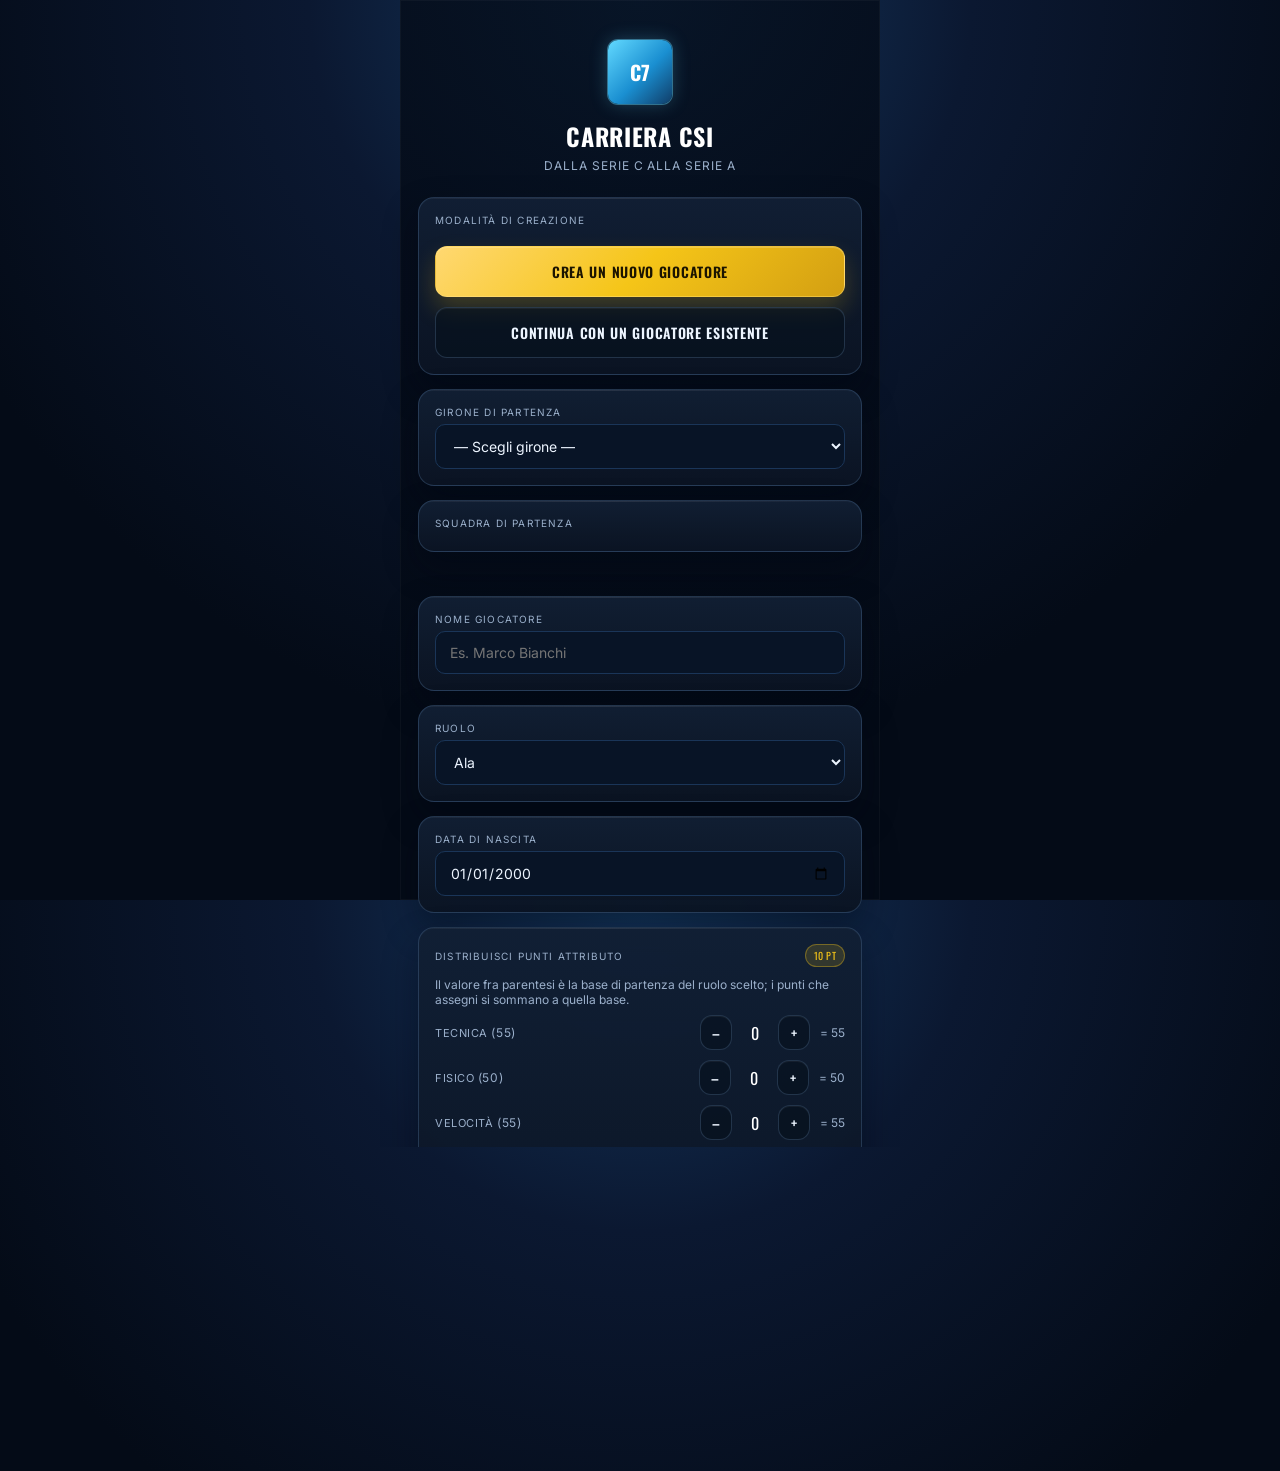
==== commit 944d9f88: "Add files via upload" ====
--- a/index.html
+++ b/index.html
@@ -8,19 +8,51 @@
 <link href="https://fonts.googleapis.com/css2?family=Oswald:wght@400;500;600;700&family=Inter:wght@400;500;600;700&display=swap" rel="stylesheet">
 <style>
   :root{
-    --navy-deep:#050d1a; --navy:#0a1628; --navy-card:#0e1f38;
-    --blue:#1a8fd1; --ice:#00c8ff; --gold:#f5c518; --red:#ff5d5d; --green:#33d17a; --purple:#a97bff;
-    --text:#eaf2fb; --text-dim:#7f93ad; --border:#16324f;
+    --navy-deep:#040b17; --navy:#0a1628; --navy-card:#0e1f38; --navy-card-2:#132746;
+    --blue:#1a8fd1; --ice:#62d9ff; --gold:#f5c518; --gold-soft:#ffd871; --red:#ff5d5d; --green:#33d17a; --purple:#a97bff;
+    --text:#edf5ff; --text-dim:#9bb0cb; --border:#1a3558; --panel-shadow:0 16px 34px rgba(2,8,18,0.42);
   }
   *{box-sizing:border-box; margin:0; padding:0;}
   html,body{height:100%;}
-  body{ font-family:'Inter',sans-serif; background:radial-gradient(ellipse at top, #0d2038 0%, var(--navy-deep) 55%), var(--navy-deep);
+  body{ font-family:'Inter',sans-serif; background:radial-gradient(circle at top, #153961 0%, #0b1831 30%, var(--navy-deep) 68%);
     color:var(--text); min-height:100vh; display:flex; justify-content:center; overflow-x:hidden; }
-  #app{ width:100%; max-width:480px; min-height:100vh; display:flex; flex-direction:column; position:relative; }
+  #app{ width:100%; max-width:480px; min-height:100vh; display:flex; flex-direction:column; position:relative; background:linear-gradient(180deg, rgba(4,11,23,0.78), rgba(4,11,23,0.9));
+    box-shadow:inset 0 0 0 1px rgba(255,255,255,0.03); }
   h1,h2,h3,.display{ font-family:'Oswald',sans-serif; text-transform:uppercase; letter-spacing:0.03em; }
   .screen{ display:none; flex-direction:column; flex:1; padding:20px 18px 90px; animation:fadeIn .35s ease; }
   .screen.active{ display:flex; }
+  @media (max-width: 420px){
+    .screen{ padding:16px 12px 82px; }
+    .topbar{ padding:10px 12px; }
+    .brand-text{ font-size:10px; }
+    .brand-text strong{ font-size:12px; }
+    .topbar-stat{ font-size:9px; }
+    .topbar-stat strong{ font-size:11px; }
+    .card{ padding:14px 12px; border-radius:14px; }
+    .btn{ min-height:46px; padding:12px 14px; font-size:13px; }
+    .btn.small{ min-height:40px; padding:9px 10px; }
+    input, select{ padding:11px 12px; font-size:13px; }
+    .team-pick{ gap:6px; }
+    .team-pick .tp{ padding:10px 8px; font-size:11px; }
+    .score-line{ font-size:32px; }
+    .pitch-header{ padding:14px 10px 10px; }
+  }
+  @media (max-width: 360px){
+    #app{ max-width:100%; }
+    .screen{ padding:12px 10px 76px; }
+    .brand{ gap:8px; }
+    .crest{ width:30px; height:30px; font-size:11px; }
+    .team-pick{ grid-template-columns:1fr; }
+    .btn{ letter-spacing:0.04em; }
+    .topbar-stats{ gap:8px; }
+    .score-line{ font-size:28px; }
+    .attr-grid{ grid-template-columns:1fr; }
+  }
   @keyframes fadeIn{ from{opacity:0; transform:translateY(8px);} to{opacity:1; transform:translateY(0);} }
+  @keyframes cinematicPulse{ 0%,100%{ transform:scale(1); box-shadow:0 0 0 rgba(98,217,255,0.0);} 50%{ transform:scale(1.01); box-shadow:0 0 28px rgba(98,217,255,0.14);} }
+  @keyframes shimmer{ 0%{ background-position:-200% 0; } 100%{ background-position:200% 0; } }
+  @keyframes floatUp{ 0%{ opacity:0; transform:translateY(10px); } 100%{ opacity:1; transform:translateY(0);} }
+  @keyframes glowGold{ 0%,100%{ box-shadow:0 0 0 rgba(245,197,24,0.0); } 50%{ box-shadow:0 0 26px rgba(245,197,24,0.18); } }
 
   .coppa-banner{ background:linear-gradient(135deg, #3a2a06, #1a1204 60%, var(--navy-card));
     border:1px solid var(--gold); border-radius:14px; padding:18px 16px; text-align:center;
@@ -33,12 +65,12 @@
   @keyframes coppaGlow{ 0%,100%{ box-shadow:0 0 0px rgba(217,175,10,0.0);} 50%{ box-shadow:0 0 22px rgba(217,175,10,0.45);} }
 
   .topbar{ display:flex; align-items:center; justify-content:space-between; padding:12px 18px;
-    border-bottom:1px solid var(--border); background:linear-gradient(90deg, var(--navy) 0%, #0c1c33 100%);
-    position:sticky; top:0; z-index:5; }
-  .crest{ width:34px; height:34px; border-radius:8px;
-    background:conic-gradient(from 210deg, var(--ice), var(--blue), var(--navy-deep), var(--blue));
+    border-bottom:1px solid rgba(108,161,220,0.24); background:linear-gradient(180deg, rgba(12,26,43,0.96), rgba(9,20,35,0.92));
+    position:sticky; top:0; z-index:5; backdrop-filter:blur(10px); box-shadow:0 10px 24px rgba(0,0,0,0.18); }
+  .crest{ width:34px; height:34px; border-radius:10px;
+    background:linear-gradient(135deg, var(--ice), var(--blue) 55%, #103d68);
     display:flex; align-items:center; justify-content:center; font-family:'Oswald'; font-weight:700; font-size:12px; color:#fff;
-    box-shadow:0 0 0 1px rgba(0,200,255,0.4), 0 0 14px rgba(0,200,255,0.25); flex-shrink:0; }
+    box-shadow:0 0 0 1px rgba(98,217,255,0.42), 0 0 18px rgba(98,217,255,0.25); flex-shrink:0; }
   .brand{ display:flex; align-items:center; gap:10px; min-width:0; }
   .brand-text{ font-family:'Oswald'; font-size:11px; letter-spacing:0.08em; color:var(--ice); white-space:nowrap; overflow:hidden; text-overflow:ellipsis; }
   .brand-text b{ color:#fff; display:block; font-size:13px; letter-spacing:0.03em; white-space:nowrap; overflow:hidden; text-overflow:ellipsis; }
@@ -46,19 +78,31 @@
   .topbar-stat{ text-align:right; font-size:10px; color:var(--text-dim); }
   .topbar-stat b{ color:var(--gold); font-family:'Oswald'; font-size:12px; display:block; }
 
-  .card{ background:var(--navy-card); border:1px solid var(--border); border-radius:14px; padding:16px; margin-bottom:14px; }
-  .card.warn{ border-color:rgba(255,93,93,0.5); background:linear-gradient(135deg, rgba(255,93,93,0.08), var(--navy-card)); }
-  .card.good{ border-color:rgba(51,209,122,0.5); background:linear-gradient(135deg, rgba(51,209,122,0.08), var(--navy-card)); }
-  .label{ font-size:10px; letter-spacing:0.1em; text-transform:uppercase; color:var(--text-dim); margin-bottom:6px; }
+  .card{ background:linear-gradient(180deg, rgba(17,31,52,0.97), rgba(11,20,35,0.96)); border:1px solid rgba(120,168,223,0.22);
+    border-radius:16px; padding:16px; margin-bottom:14px; box-shadow:var(--panel-shadow), inset 0 1px 0 rgba(255,255,255,0.02);
+    position:relative; overflow:hidden; transition:transform .18s ease, box-shadow .18s ease, border-color .18s ease; animation:floatUp .35s ease both; }
+  .card::before{ content:''; position:absolute; inset:0 auto auto -20%; width:120%; height:1px; background:linear-gradient(90deg, transparent, rgba(255,255,255,0.18), transparent); opacity:0.45; }
+  .card:hover{ transform:translateY(-1px); border-color:rgba(122,204,255,0.38); box-shadow:0 18px 32px rgba(2,8,18,0.46), inset 0 1px 0 rgba(255,255,255,0.04); }
+  .card.warn{ border-color:rgba(255,93,93,0.45); background:linear-gradient(135deg, rgba(255,93,93,0.12), rgba(14,31,56,0.97)); }
+  .card.good{ border-color:rgba(51,209,122,0.45); background:linear-gradient(135deg, rgba(51,209,122,0.12), rgba(14,31,56,0.97)); }
+  .label{ font-size:10px; letter-spacing:0.12em; text-transform:uppercase; color:var(--text-dim); margin-bottom:6px; }
+  .form-errors{ min-height:18px; margin:0 0 12px; font-size:12px; font-weight:600; color:var(--red); }
+  .field-group{ display:grid; gap:8px; }
+  .input-invalid{ border-color:rgba(255,93,93,0.9) !important; box-shadow:0 0 0 3px rgba(255,93,93,0.12); }
   .row{ display:flex; align-items:center; justify-content:space-between; gap:10px; }
-  .btn{ font-family:'Oswald'; text-transform:uppercase; letter-spacing:0.04em; font-size:14px; font-weight:600; color:#fff;
-    background:linear-gradient(135deg, var(--blue), #1467a3); border:none; border-radius:10px; padding:14px 16px;
-    cursor:pointer; width:100%; text-align:center; box-shadow:0 4px 14px rgba(26,143,209,0.35); transition:transform .12s ease; }
-  .btn:active{ transform:scale(0.97); }
-  .btn.ghost{ background:transparent; border:1px solid var(--border); color:var(--text); box-shadow:none; }
-  .btn.gold{ background:linear-gradient(135deg, var(--gold), #c99a0a); color:#1a1400; box-shadow:0 4px 14px rgba(245,197,24,0.3);}
-  .btn.danger{ background:linear-gradient(135deg, var(--red), #a83232); box-shadow:0 4px 14px rgba(255,93,93,0.3); }
-  .btn.green{ background:linear-gradient(135deg, var(--green), #1e9a5c); box-shadow:0 4px 14px rgba(51,209,122,0.3); }
+  .btn{ font-family:'Oswald'; text-transform:uppercase; letter-spacing:0.05em; font-size:14px; font-weight:600; color:#fff;
+    background:linear-gradient(135deg, #196ea9 0%, var(--blue) 24%, #1297d8 100%); border:1px solid rgba(134,214,255,0.28);
+    border-radius:12px; padding:14px 16px; cursor:pointer; width:100%; text-align:center; box-shadow:0 10px 18px rgba(13,96,162,0.26), inset 0 1px 0 rgba(255,255,255,0.14);
+    transition:transform .12s ease, box-shadow .12s ease, filter .12s ease, border-color .12s ease; position:relative; overflow:hidden; }
+  .btn::before{ content:''; position:absolute; inset:0; background:linear-gradient(120deg, transparent 20%, rgba(255,255,255,0.22) 50%, transparent 80%); transform:translateX(-120%); transition:transform .5s ease; }
+  .btn:hover{ transform:translateY(-1px); filter:brightness(1.04); box-shadow:0 14px 24px rgba(13,96,162,0.30), inset 0 1px 0 rgba(255,255,255,0.2); }
+  .btn:hover::before{ transform:translateX(120%); }
+  .btn:active{ transform:translateY(1px) scale(.99); }
+  .btn.ghost{ background:rgba(7,18,30,0.65); border:1px solid rgba(130,167,219,0.22); color:var(--text); box-shadow:inset 0 1px 0 rgba(255,255,255,0.05); }
+  .btn.gold{ background:linear-gradient(135deg, var(--gold-soft), var(--gold), #d39f12 100%); color:#1b1400; border-color:rgba(255,223,121,0.4);
+    box-shadow:0 12px 24px rgba(245,197,24,.22), inset 0 1px 0 rgba(255,255,255,0.18); animation:glowGold 2.8s ease-in-out infinite; }
+  .btn.danger{ background:linear-gradient(135deg, #ff796b, var(--red) 45%, #b33838); box-shadow:0 10px 22px rgba(255,93,93,0.24); }
+  .btn.green{ background:linear-gradient(135deg, #4de092, var(--green) 42%, #1d995a); box-shadow:0 10px 22px rgba(51,209,122,0.24); }
   .btn.small{ padding:10px 12px; font-size:12px; }
   .btn:disabled{ opacity:0.35; cursor:not-allowed; box-shadow:none; }
   .btn-stack{ display:flex; flex-direction:column; gap:10px; margin-top:auto; padding-top:14px; }
@@ -81,9 +125,10 @@
   input:focus, select:focus{ outline:none; border-color:var(--blue); }
 
   .team-pick{ display:grid; grid-template-columns:1fr 1fr; gap:8px; }
-  .team-pick .tp{ background:#081426; border:1px solid var(--border); border-radius:10px; padding:12px; text-align:center;
-    font-size:12px; cursor:pointer; }
-  .team-pick .tp.sel{ border-color:var(--ice); background:rgba(0,200,255,0.08); color:var(--ice); }
+  .team-pick .tp{ background:linear-gradient(180deg, rgba(9,19,32,0.95), rgba(14,25,42,0.9)); border:1px solid rgba(130,167,219,0.2); border-radius:12px; padding:12px; text-align:center;
+    font-size:12px; cursor:pointer; transition:border-color .15s ease, transform .12s ease, box-shadow .15s ease, background .15s ease; }
+  .team-pick .tp:hover{ border-color:rgba(98,217,255,0.9); transform:translateY(-1px) scale(1.01); box-shadow:0 8px 18px rgba(12,77,123,0.12); }
+  .team-pick .tp.sel{ border-color:rgba(98,217,255,0.9); background:linear-gradient(180deg, rgba(13,74,108,0.25), rgba(14,25,42,0.95)); color:var(--ice); box-shadow:0 0 0 1px rgba(98,217,255,0.18), 0 10px 20px rgba(39,132,188,0.18); animation:cinematicPulse 2.4s ease-in-out infinite; }
 
   .attr-grid{ display:grid; grid-template-columns:1fr 1fr; gap:10px; }
   .attr{ background:#081426; border:1px solid var(--border); border-radius:10px; padding:10px 12px; }
@@ -94,23 +139,29 @@
   .rel-label{ display:flex; justify-content:space-between; font-size:12px; }
   .rel-label span:last-child{ color:var(--text-dim); font-family:'Oswald'; }
 
-  .pitch-header{ text-align:center; margin-bottom:16px; }
-  .score-line{ font-family:'Oswald'; font-size:38px; font-weight:700; letter-spacing:0.02em; }
+  .pitch-header{ text-align:center; margin-bottom:16px; padding:18px 12px 12px; border-radius:18px; background:linear-gradient(180deg, rgba(14,31,56,0.9), rgba(8,18,31,0.94)); border:1px solid rgba(128,167,219,0.18); box-shadow:inset 0 1px 0 rgba(255,255,255,0.02), 0 20px 22px rgba(3,8,19,0.26); animation:floatUp .35s ease both; }
+  .score-line{ font-family:'Oswald'; font-size:38px; font-weight:700; letter-spacing:0.03em; text-shadow:0 6px 18px rgba(18,151,216,0.12); }
   .minute-tag{ display:inline-flex; align-items:center; gap:6px; background:rgba(255,93,93,0.12); color:var(--red);
     border:1px solid rgba(255,93,93,0.4); padding:4px 12px; border-radius:20px; font-family:'Oswald'; font-size:13px;
-    letter-spacing:0.05em; margin-top:8px; }
+    letter-spacing:0.05em; margin-top:8px; box-shadow:0 8px 18px rgba(255,93,93,0.12); }
+  #screen-match .score-line, #screen-result .score-line{ animation:cinematicPulse 2.8s ease-in-out infinite; }
   .dot-live{ width:6px; height:6px; border-radius:50%; background:var(--red); animation:pulse 1.1s infinite; }
   @keyframes pulse{ 0%,100%{opacity:1;} 50%{opacity:0.3;} }
 
-  .commentary{ background:#081426; border-left:3px solid var(--blue); border-radius:0 10px 10px 0; padding:12px 14px;
-    font-size:13px; line-height:1.5; color:var(--text-dim); margin-bottom:8px; animation:fadeIn .3s ease; }
+  .commentary{ background:linear-gradient(135deg, rgba(11,22,40,0.98), rgba(15,27,44,0.94)); border-left:3px solid var(--blue); border-radius:0 12px 12px 0; padding:12px 14px;
+    font-size:13px; line-height:1.5; color:var(--text-dim); margin-bottom:8px; animation:fadeIn .3s ease; box-shadow:inset 0 1px 0 rgba(255,255,255,0.02); }
   .commentary.event{ border-left-color:var(--gold); color:var(--text); }
-  .commentary-log{ display:flex; flex-direction:column-reverse; max-height:260px; overflow-y:auto; margin-bottom:16px; }
+  .commentary-log{ display:flex; flex-direction:column-reverse; max-height:260px; overflow-y:auto; margin-bottom:16px; padding-right:2px; }
+  #screen-result .card{ animation:floatUp .4s ease both; }
+  #screen-result .card:nth-child(2){ animation-delay:.05s; }
+  #screen-result .card:nth-child(3){ animation-delay:.1s; }
 
   .choice-card{ background:linear-gradient(135deg, #0e2038, #0a1628); border:1px solid var(--border); border-radius:12px;
-    padding:14px; margin-bottom:10px; cursor:pointer; transition:border-color .15s ease, transform .1s ease; }
-  .choice-card:hover{ border-color:var(--blue); }
-  .choice-card:active{ transform:scale(0.98); }
+    padding:14px; margin-bottom:10px; cursor:pointer; transition:border-color .15s ease, transform .12s ease, box-shadow .15s ease; position:relative; overflow:hidden; }
+  .choice-card::before{ content:''; position:absolute; inset:0; background:linear-gradient(120deg, transparent 20%, rgba(255,255,255,0.09) 50%, transparent 80%); transform:translateX(-120%); transition:transform .5s ease; }
+  .choice-card:hover{ border-color:var(--blue); box-shadow:0 16px 24px rgba(0,0,0,.18); transform:translateY(-2px); }
+  .choice-card:hover::before{ transform:translateX(120%); }
+  .choice-card:active{ transform:scale(0.985); }
   .choice-title{ font-family:'Oswald'; font-size:15px; letter-spacing:0.02em; margin-bottom:4px; }
   .choice-meta{ font-size:11px; color:var(--text-dim); display:flex; justify-content:space-between; }
   .risk-safe{ color:var(--green); } .risk-mid{ color:var(--gold); } .risk-high{ color:var(--red); }
@@ -177,7 +228,7 @@
 
     <div class="card">
       <div class="label">Girone di partenza</div>
-      <select id="inpGirone" onchange="renderTeamPickerByGirone()">
+      <select id="inpGirone" onchange="renderTeamPickerByGirone(); validateCreateForm();">
         <option value="">— Scegli girone —</option>
       </select>
     </div>
@@ -187,14 +238,16 @@
       <div class="team-pick" id="teamPicker"></div>
     </div>
 
+    <div id="formErrors" class="form-errors" aria-live="polite"></div>
+
     <div id="blockNuovoGiocatore">
       <div class="card">
         <div class="label">Nome giocatore</div>
-        <input type="text" id="inpName" placeholder="Es. Marco Bianchi" maxlength="20">
+        <input type="text" id="inpName" placeholder="Es. Marco Bianchi" maxlength="20" oninput="validateCreateForm()">
       </div>
       <div class="card">
         <div class="label">Ruolo</div>
-        <select id="inpRole" onchange="renderAllocator()">
+        <select id="inpRole" onchange="renderAllocator(); validateCreateForm();">
           <option value="Portiere">Portiere</option>
           <option value="Difensore">Difensore</option>
           <option value="Regista">Regista (play basso)</option>
@@ -204,7 +257,7 @@
       </div>
       <div class="card">
         <div class="label">Data di nascita</div>
-        <input type="date" id="inpDataNascita" value="2000-01-01">
+        <input type="date" id="inpDataNascita" value="2000-01-01" onchange="validateCreateForm()">
       </div>
       <div class="card">
         <div class="row" style="margin-bottom:10px;">
@@ -234,10 +287,14 @@
     <div id="achToast"></div>
 
     <div class="card" style="background:linear-gradient(135deg, var(--navy-card), #0a1a30);">
-      <div class="row" style="margin-bottom:12px;">
+      <div class="row" style="margin-bottom:6px;">
         <div>
           <div style="font-family:'Oswald'; font-size:18px;" id="hubName">—</div>
           <div class="subtle" id="hubRole">—</div>
+        </div>
+        <div style="text-align:center; flex:1;">
+          <div class="subtle" style="font-size:10px; text-transform:uppercase; letter-spacing:0.06em; margin-bottom:2px;">Reputazione</div>
+          <div style="font-family:'Oswald'; font-size:15px; color:var(--gold);" id="hubReputazione">50%</div>
         </div>
         <div style="text-align:right;">
           <div class="badge blue" id="hubLevel">Lv. 1</div>
@@ -268,12 +325,8 @@
         <div class="mini-bar-wrap"><div class="mini-bar-fill" id="relCompBar" style="width:55%; background:var(--ice);"></div></div></div>
     </div>
 
-    <div class="card">
-      <div class="row">
-        <div><div class="label" style="margin:0;">Contratto</div><div style="font-family:'Oswald'; font-size:15px;" id="finContratto">—</div></div>
-        <div style="text-align:right;"><div class="label" style="margin:0;">Reputazione</div><div style="font-family:'Oswald'; font-size:16px; color:var(--gold);" id="finReputazione">50%</div></div>
-      </div>
-    </div>
+    <div id="finContratto" style="display:none;"></div>
+    <div id="finReputazione" style="display:none;"></div>
 
     <div id="statusBanner"></div>
 
@@ -294,7 +347,7 @@
       <button class="btn ghost" onclick="showScreen('coppa')">Coppa Leonessa</button>
     </div>
 
-    <div class="card" style="margin-top:16px;">
+    <div class="card" id="lavoroCard" style="margin-top:16px; display:none;">
       <div class="label">Lavoro</div>
       <div class="subtle" id="lavoroInfo" style="margin-bottom:8px;">—</div>
       <div class="btn-stack" id="lavoroOptions"></div>
@@ -387,6 +440,7 @@
     <div class="card"><div class="label">Attributi</div><div class="attr-grid" id="carAttrs"></div></div>
     <div class="card"><div class="label">Statistiche di carriera</div><div class="attr-grid" id="carStats"></div></div>
     <div class="card"><div class="label">Finanze &amp; relazioni</div><div class="attr-grid" id="carFinRel"></div></div>
+    <div class="card" id="carLavoroCard"><div class="label">Lavoro extrasportivo</div><div id="carLavoro"></div></div>
     <div class="card"><div class="label">Traguardi</div><div id="carAchievements"></div></div>
     <div class="card">
       <div class="label">Registro partite</div>
@@ -1004,6 +1058,55 @@
 renderTeamPicker();
 selezionaModalitaCreazione('nuovo');
 
+function setFormError(message){
+  const box = document.getElementById('formErrors');
+  if (!box) return;
+  box.textContent = message || '';
+}
+
+function validateCreateForm(){
+  const errors = [];
+  const nameInput = document.getElementById('inpName');
+  const birthInput = document.getElementById('inpDataNascita');
+
+  if (!selectedStartTeam) {
+    errors.push('Scegli girone e squadra di partenza.');
+  }
+
+  if (modalitaCreazione === 'nuovo') {
+    const name = (nameInput?.value || '').trim();
+    if (name.length < 2) {
+      errors.push('Il nome deve contenere almeno 2 caratteri.');
+    } else if (name.length > 20) {
+      errors.push('Il nome non può superare i 20 caratteri.');
+    }
+
+    if (!birthInput?.value) {
+      errors.push('Inserisci la data di nascita.');
+    } else {
+      const birthDate = new Date(`${birthInput.value}T00:00:00`);
+      const today = new Date();
+      if (Number.isNaN(birthDate.getTime()) || birthDate > today) {
+        errors.push('La data di nascita non può essere futura.');
+      }
+    }
+
+    if (pointsLeft > 0) {
+      errors.push('Distribuisci tutti i 10 punti attributo.');
+    }
+  }
+
+  if (modalitaCreazione === 'esistente' && !selectedRealPlayer) {
+    errors.push('Scegli un giocatore esistente dalla rosa.');
+  }
+
+  const firstError = errors[0] || '';
+  setFormError(firstError);
+  nameInput?.classList.toggle('input-invalid', modalitaCreazione === 'nuovo' && !!firstError && (nameInput.value || '').trim().length < 2);
+  birthInput?.classList.toggle('input-invalid', modalitaCreazione === 'nuovo' && !!firstError && (!birthInput.value || new Date(`${birthInput.value}T00:00:00`) > new Date()));
+  return errors.length === 0;
+}
+
 function restartCareer(){
   if(confirm('Vuoi davvero ricominciare? La carriera attuale sarà cancellata.')){
     localStorage.removeItem('carriera_csi_save');
@@ -1021,13 +1124,14 @@
 
 function startCareer(){
   if(!selectedStartTeam){
-    // Bug: senza questo controllo si poteva procedere senza aver scelto girone/squadra di
-    // partenza, partendo con una squadra di default mai vista/selezionata dal giocatore.
-    alert('Scegli prima un girone e una squadra di partenza.');
+    setFormError('Scegli prima un girone e una squadra di partenza.');
     return;
   }
   if(modalitaCreazione==='esistente' && !selectedRealPlayer){
-    alert('Scegli un giocatore esistente dalla rosa, oppure torna a "Crea un nuovo giocatore".');
+    setFormError('Scegli un giocatore esistente dalla rosa, oppure torna a "Crea un nuovo giocatore".');
+    return;
+  }
+  if(modalitaCreazione==='nuovo' && !validateCreateForm()){
     return;
   }
   let name, role, base, dataNascita;
@@ -1363,25 +1467,29 @@
   setMini('relProcBar','relProcTxt', state.relazioni.procuratore);
   setMini('relCompBar','relCompTxt', state.relazioni.compagni);
 
+  document.getElementById('hubReputazione').textContent = state.reputazione+'%';
+  // kept for backward-compat with any references; elements are now hidden
   document.getElementById('finContratto').textContent = `€${state.contratto.stipendio}/sett. · ${state.contratto.stagioniResidue} stag.`;
   document.getElementById('finReputazione').textContent = state.reputazione+'%';
 
   const lavAnni = Math.floor(state.finanze.anzianita/12);
   const lavStipendio = salarioLavoro(state.finanze.statoLavoro, lavAnni);
   const lavBloccato = !lavoroModificabile();
-  document.getElementById('lavoroInfo').innerHTML = (state.finanze.statoLavoro==='Nessuno'
-    ? 'Nessun lavoro attivo: niente reddito extra, ma niente consumo di energia.'
-    : `${state.finanze.statoLavoro==='PartTime'?'Part-time':'Full-time'} · €${lavStipendio}/mese · -${energiaCostoLavoro(state.finanze.statoLavoro)} energia/settimana · anzianità ${lavAnni} ann${lavAnni===1?'o':'i'}`)
-    + (lavBloccato ? `<div class="subtle" style="margin-top:6px;">La scelta si può cambiare solo a inizio stagione.</div>` : '');
-  const lavBox = document.getElementById('lavoroOptions'); lavBox.innerHTML = '';
-  [['Nessuno','Nessuno'], ['PartTime','Part-time'], ['FullTime','Full-time']].forEach(([val,label])=>{
-    const btn = document.createElement('button');
-    btn.className = 'btn' + (state.finanze.statoLavoro===val ? ' gold' : ' ghost');
-    btn.textContent = label;
-    btn.disabled = lavBloccato;
-    btn.onclick = ()=>impostaLavoro(val);
-    lavBox.appendChild(btn);
-  });
+  // Mostra la card Lavoro nell'hub solo a inizio stagione (scelta libera)
+  document.getElementById('lavoroCard').style.display = lavBloccato ? 'none' : 'block';
+  if (!lavBloccato) {
+    document.getElementById('lavoroInfo').innerHTML = (state.finanze.statoLavoro==='Nessuno'
+      ? 'Nessun lavoro attivo: niente reddito extra, ma niente consumo di energia.'
+      : `${state.finanze.statoLavoro==='PartTime'?'Part-time':'Full-time'} · €${lavStipendio}/mese · -${energiaCostoLavoro(state.finanze.statoLavoro)} energia/settimana · anzianità ${lavAnni} ann${lavAnni===1?'o':'i'}`);
+    const lavBox = document.getElementById('lavoroOptions'); lavBox.innerHTML = '';
+    [['Nessuno','Nessuno'], ['PartTime','Part-time'], ['FullTime','Full-time']].forEach(([val,label])=>{
+      const btn = document.createElement('button');
+      btn.className = 'btn' + (state.finanze.statoLavoro===val ? ' gold' : ' ghost');
+      btn.textContent = label;
+      btn.onclick = ()=>impostaLavoro(val);
+      lavBox.appendChild(btn);
+    });
+  }
 
   document.getElementById('coppaHubBtn').style.display = (state.coppa || state.coppaTorneo) ? 'flex' : 'none';
 
@@ -1395,7 +1503,13 @@
   } else {
     document.getElementById('hubGiornata').textContent = `Giornata ${state.giornata}/${state.calendario.length} · ${formattaDataIT(dataGiornata(state.stagione, state.giornata))}`;
     const opp = state.calendario[state.giornata-1];
-    document.getElementById('hubOpponent').textContent = opp ? `vs ${opp.nome}` : '—';
+    if (opp) {
+      const oppPos = state.classifica.findIndex(t=>t.nome===opp.nome);
+      const posLabel = oppPos >= 0 ? ` <span style="font-family:'Inter',sans-serif;font-size:13px;font-weight:400;color:var(--ice);">(${oppPos+1}°)</span>` : '';
+      document.getElementById('hubOpponent').innerHTML = `vs ${opp.nome}${posLabel}`;
+    } else {
+      document.getElementById('hubOpponent').textContent = '—';
+    }
   }
 
   const box = document.getElementById('trainingOptions'); box.innerHTML = '';
@@ -2256,9 +2370,16 @@
   document.getElementById('carFinRel').innerHTML = `
     <div class="attr"><div class="attr-name">Saldo</div><div class="attr-val">€${state.finanze.saldo}</div></div>
     <div class="attr"><div class="attr-name">Compenso sportivo</div><div class="attr-val">€${state.finanze.compensoSportivo||0}/mese</div></div>
-    <div class="attr"><div class="attr-name">Reputazione</div><div class="attr-val">${state.reputazione}%</div></div>
+    <div class="attr"><div class="attr-name">Contratto</div><div class="attr-val">€${state.contratto.stipendio}/sett. · ${state.contratto.stagioniResidue} stag.</div></div>
+    <div class="attr"><div class="attr-name">Reputazione</div><div class="attr-val" style="color:var(--gold);">${state.reputazione}%</div></div>
     <div class="attr"><div class="attr-name">Rapp. Mister</div><div class="attr-val">${state.relazioni.mister}%</div></div>
     <div class="attr"><div class="attr-name">Rapp. Compagni</div><div class="attr-val">${state.relazioni.compagni}%</div></div>`;
+  const lavAnniCar = Math.floor(state.finanze.anzianita/12);
+  const lavStipendioCar = salarioLavoro(state.finanze.statoLavoro, lavAnniCar);
+  const lavLabelCar = state.finanze.statoLavoro==='PartTime' ? 'Part-time' : state.finanze.statoLavoro==='FullTime' ? 'Full-time' : 'Nessuno';
+  document.getElementById('carLavoro').innerHTML = state.finanze.statoLavoro==='Nessuno'
+    ? `<div class="subtle">Nessun lavoro attivo.</div>`
+    : `<div class="attr-grid"><div class="attr"><div class="attr-name">Tipo</div><div class="attr-val">${lavLabelCar}</div></div><div class="attr"><div class="attr-name">Stipendio</div><div class="attr-val">€${lavStipendioCar}/mese</div></div><div class="attr"><div class="attr-name">Costo energia</div><div class="attr-val">-${energiaCostoLavoro(state.finanze.statoLavoro)}/sett.</div></div><div class="attr"><div class="attr-name">Anzianità</div><div class="attr-val">${lavAnniCar} ann${lavAnniCar===1?'o':'i'}</div></div></div>`;
   const achBox = document.getElementById('carAchievements');
   const unlocked = ACHIEVEMENTS.filter(a=>state.achievements.includes(a.id));
   achBox.innerHTML = unlocked.length ? unlocked.map(a=>`<div class="ach"><div class="ach-icon">${a.icon}</div><div><div class="ach-name">${a.label}</div><div class="ach-desc">${a.desc}</div></div></div>`).join('') : `<div class="subtle">Nessun traguardo ancora sbloccato.</div>`;
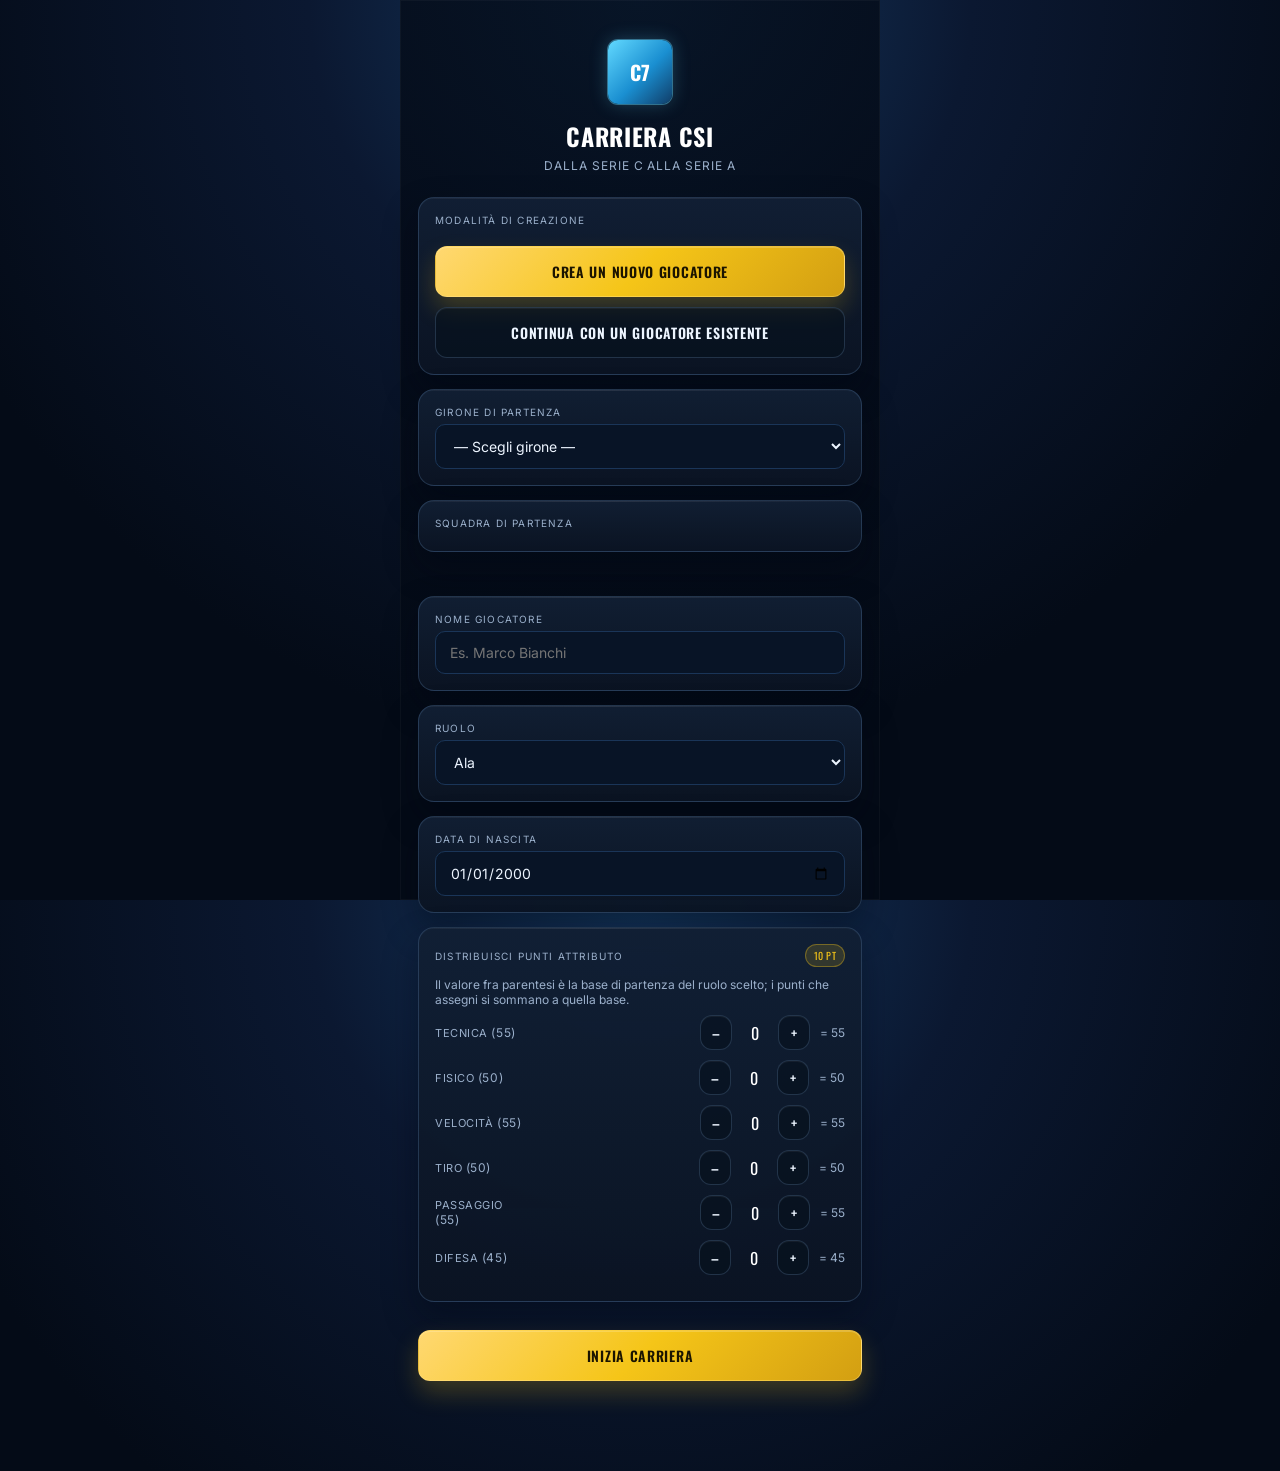
==== commit c3237838: "Add files via upload" ====
--- a/index.html
+++ b/index.html
@@ -226,14 +226,14 @@
       </div>
     </div>
 
-    <div class="card">
+    <div class="card" id="blockGironePartenza">
       <div class="label">Girone di partenza</div>
       <select id="inpGirone" onchange="renderTeamPickerByGirone(); validateCreateForm();">
         <option value="">— Scegli girone —</option>
       </select>
     </div>
 
-    <div class="card">
+    <div class="card" id="blockSquadraPartenza">
       <div class="label">Squadra di partenza</div>
       <div class="team-pick" id="teamPicker"></div>
     </div>
@@ -270,8 +270,10 @@
 
     <div id="blockGiocatoreEsistente" style="display:none;">
       <div class="card">
-        <div class="label">Giocatore esistente nella rosa</div>
-        <div class="subtle" style="margin-bottom:8px;">Scegli prima girone e squadra: qui sotto compariranno i giocatori reali della rosa. Continuerai la carriera con le sue statistiche già maturate (ruolo e attributi generati dal suo overall).</div>
+        <div class="label">Squadra e giocatore esistente</div>
+        <div class="subtle" style="margin-bottom:8px;">Scegli una squadra fra tutte quelle del database, poi uno dei suoi giocatori reali. La carriera partirà dalla serie della squadra selezionata.</div>
+        <select id="realTeamSelect" onchange="selezionaSquadraReale(this.value)"></select>
+        <div class="label" style="margin-top:14px;">Giocatore</div>
         <div class="team-pick" id="realPlayerPicker"></div>
       </div>
     </div>
@@ -977,13 +979,50 @@
 let modalitaCreazione = 'nuovo';
 let selectedRealPlayer = null;
 function selezionaModalitaCreazione(modo){
+  const modalitaCambiata = modalitaCreazione !== modo;
   modalitaCreazione = modo;
+  if(modalitaCambiata){
+    selectedStartTeam = null;
+    selectedRealPlayer = null;
+    if(modo==='nuovo'){
+      document.getElementById('inpGirone').value = '';
+      renderTeamPickerByGirone();
+    }
+  }
+  document.getElementById('blockGironePartenza').style.display = modo==='nuovo' ? 'block' : 'none';
+  document.getElementById('blockSquadraPartenza').style.display = modo==='nuovo' ? 'block' : 'none';
   document.getElementById('blockNuovoGiocatore').style.display = modo==='nuovo' ? 'block' : 'none';
   document.getElementById('blockGiocatoreEsistente').style.display = modo==='esistente' ? 'block' : 'none';
   document.getElementById('btnModoNuovo').classList.toggle('gold', modo==='nuovo');
   document.getElementById('btnModoEsistente').classList.toggle('gold', modo==='esistente');
-  if(modo==='esistente') renderRealPlayerPicker();
-}
+  if(modo==='esistente') renderRealTeamPicker();
+}
+function renderRealTeamPicker(){
+  const select = document.getElementById('realTeamSelect');
+  select.innerHTML = '<option value="">— Scegli squadra —</option>';
+  const squadrePerSerie = {};
+  Object.values(DB_SQUADRE).forEach(sq=>{
+    (squadrePerSerie[sq.serie] = squadrePerSerie[sq.serie] || []).push(sq);
+  });
+  Object.keys(squadrePerSerie).sort().forEach(serie=>{
+    const gruppo = document.createElement('optgroup');
+    gruppo.label = `Serie ${serie}`;
+    squadrePerSerie[serie].sort((a,b)=>a.nome.localeCompare(b.nome)).forEach(sq=>{
+      const opt = document.createElement('option');
+      opt.value = sq.nome; opt.textContent = sq.nome;
+      opt.selected = sq.nome === selectedStartTeam;
+      gruppo.appendChild(opt);
+    });
+    select.appendChild(gruppo);
+  });
+  renderRealPlayerPicker();
+}
+function selezionaSquadraReale(nomeSquadra){
+  selectedStartTeam = nomeSquadra || null;
+  selectedRealPlayer = null;
+  renderRealPlayerPicker();
+  validateCreateForm();
+}
 function renderRealPlayerPicker(){
   const box = document.getElementById('realPlayerPicker'); box.innerHTML = '';
   if(!selectedStartTeam){
@@ -1165,6 +1204,7 @@
     dataNascita = document.getElementById('inpDataNascita').value;
   }
 
+  const legaIniziale = modalitaCreazione==='esistente' ? (Object.values(DB_SQUADRE).find(s=>s.nome===selectedStartTeam)?.serie || 'C') : 'C';
   state = {
     name, role,
     dataNascita,
@@ -1172,12 +1212,12 @@
     livello:1, xp:0, xpNext:100,
     energia:100, forma:65, morale:65,
     stagione:1, giornata:1,
-    lega:'C',
+    lega:legaIniziale,
     contratto: {squadra:selectedStartTeam, stipendio:110, stagioniResidue:2},
     carriera: {gol:0, assist:0, partiteVoti:[]},
     stagioneStats: {gol:0, assist:0, voti:[], golSubiti:0, cleanSheet:0},
     relazioni: {mister:55, procuratore:50, compagni:55},
-    finanze: {saldo:300, stipendio:110, statoLavoro:'Nessuno', anzianita:0, budgetClub:buildBudgetClub('C'), marketing:0, compensoSportivo:0},
+    finanze: {saldo:300, stipendio:110, statoLavoro:'Nessuno', anzianita:0, budgetClub:buildBudgetClub(legaIniziale), marketing:0, compensoSportivo:0},
     reputazione:45,
     infortunio: null, squalifica: 0,
     cartelliniStagione: 0, streakVittorie: 0,
@@ -1200,7 +1240,7 @@
   };
   const season = buildTierSeason(state.lega, teamName());
   state.calendario = season.calendario; state.classifica = season.classifica;
-  addDiario(`Firmi il primo contratto professionistico con ${teamName()} (${LEAGUES.C.label}).`);
+  addDiario(`Firmi il primo contratto professionistico con ${teamName()} (${LEAGUES[state.lega].label}).`);
   save(); renderHub(); showScreen('hub');
 }
 
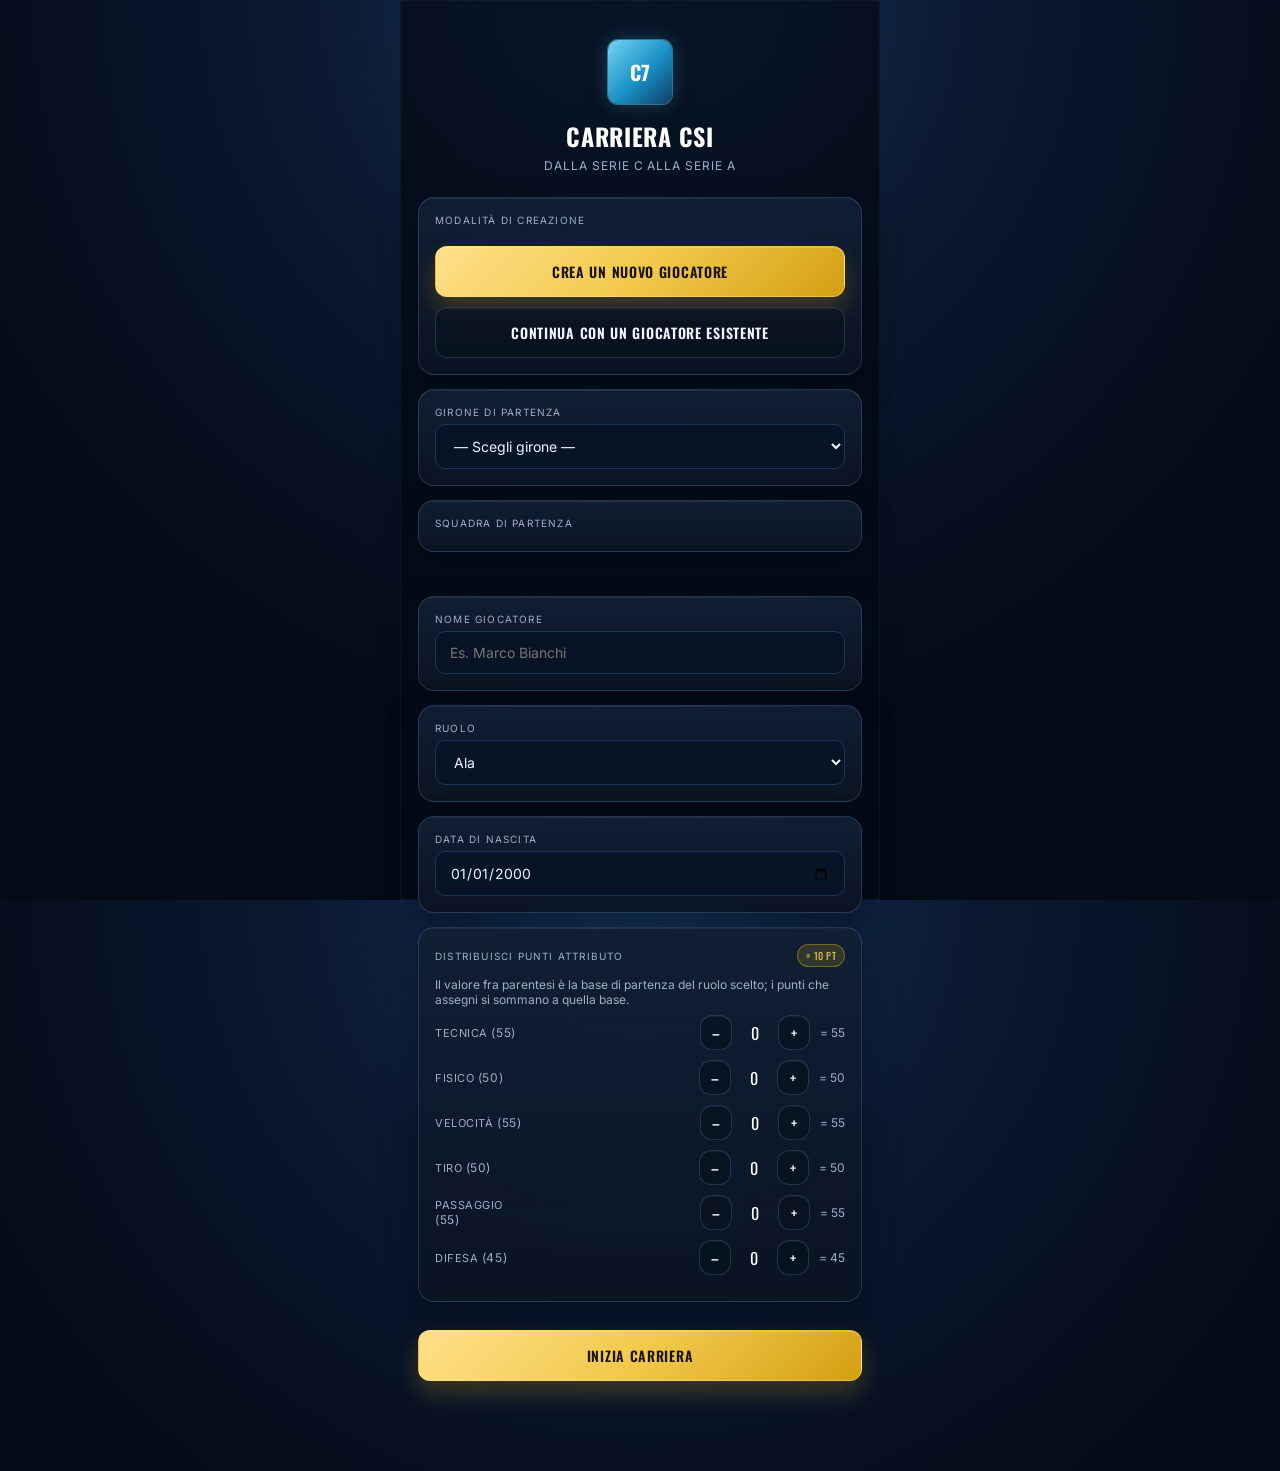
==== commit 44284ec0: "Add files via upload" ====
--- a/index.html
+++ b/index.html
@@ -9,7 +9,10 @@
 <style>
   :root{
     --navy-deep:#040b17; --navy:#0a1628; --navy-card:#0e1f38; --navy-card-2:#132746;
-    --blue:#1a8fd1; --ice:#62d9ff; --gold:#f5c518; --gold-soft:#ffd871; --red:#ff5d5d; --green:#33d17a; --purple:#a97bff;
+    /* Palette ad alto contrasto: colori distinti anche con protanopia/deuteranopia. */
+    --blue:#198fc5; --ice:#72d5f4; --gold:#f2c94c; --gold-soft:#ffe08a;
+    --red:#f07b24; --green:#16b38a; --purple:#c77dff;
+    --critical:#d94b5f; --critical-soft:#ff8390;
     --text:#edf5ff; --text-dim:#9bb0cb; --border:#1a3558; --panel-shadow:0 16px 34px rgba(2,8,18,0.42);
   }
   *{box-sizing:border-box; margin:0; padding:0;}
@@ -83,12 +86,15 @@
     position:relative; overflow:hidden; transition:transform .18s ease, box-shadow .18s ease, border-color .18s ease; animation:floatUp .35s ease both; }
   .card::before{ content:''; position:absolute; inset:0 auto auto -20%; width:120%; height:1px; background:linear-gradient(90deg, transparent, rgba(255,255,255,0.18), transparent); opacity:0.45; }
   .card:hover{ transform:translateY(-1px); border-color:rgba(122,204,255,0.38); box-shadow:0 18px 32px rgba(2,8,18,0.46), inset 0 1px 0 rgba(255,255,255,0.04); }
-  .card.warn{ border-color:rgba(255,93,93,0.45); background:linear-gradient(135deg, rgba(255,93,93,0.12), rgba(14,31,56,0.97)); }
-  .card.good{ border-color:rgba(51,209,122,0.45); background:linear-gradient(135deg, rgba(51,209,122,0.12), rgba(14,31,56,0.97)); }
+  .card.warn{ border-color:rgba(240,123,36,0.72); background:linear-gradient(135deg, rgba(240,123,36,0.16), rgba(14,31,56,0.97)); }
+  .card.good{ border-color:rgba(22,179,138,0.72); background:linear-gradient(135deg, rgba(22,179,138,0.16), rgba(14,31,56,0.97)); }
+  .card.warn::after,.card.good::after{ position:absolute; right:12px; top:10px; font-family:'Oswald'; font-size:11px; font-weight:700; letter-spacing:.08em; }
+  .card.warn::after{ content:'X'; color:var(--red); }
+  .card.good::after{ content:'\2713'; color:var(--green); }
   .label{ font-size:10px; letter-spacing:0.12em; text-transform:uppercase; color:var(--text-dim); margin-bottom:6px; }
   .form-errors{ min-height:18px; margin:0 0 12px; font-size:12px; font-weight:600; color:var(--red); }
   .field-group{ display:grid; gap:8px; }
-  .input-invalid{ border-color:rgba(255,93,93,0.9) !important; box-shadow:0 0 0 3px rgba(255,93,93,0.12); }
+  .input-invalid{ border-color:rgba(240,123,36,0.95) !important; box-shadow:0 0 0 3px rgba(240,123,36,0.16); }
   .row{ display:flex; align-items:center; justify-content:space-between; gap:10px; }
   .btn{ font-family:'Oswald'; text-transform:uppercase; letter-spacing:0.05em; font-size:14px; font-weight:600; color:#fff;
     background:linear-gradient(135deg, #196ea9 0%, var(--blue) 24%, #1297d8 100%); border:1px solid rgba(134,214,255,0.28);
@@ -101,8 +107,9 @@
   .btn.ghost{ background:rgba(7,18,30,0.65); border:1px solid rgba(130,167,219,0.22); color:var(--text); box-shadow:inset 0 1px 0 rgba(255,255,255,0.05); }
   .btn.gold{ background:linear-gradient(135deg, var(--gold-soft), var(--gold), #d39f12 100%); color:#1b1400; border-color:rgba(255,223,121,0.4);
     box-shadow:0 12px 24px rgba(245,197,24,.22), inset 0 1px 0 rgba(255,255,255,0.18); animation:glowGold 2.8s ease-in-out infinite; }
-  .btn.danger{ background:linear-gradient(135deg, #ff796b, var(--red) 45%, #b33838); box-shadow:0 10px 22px rgba(255,93,93,0.24); }
-  .btn.green{ background:linear-gradient(135deg, #4de092, var(--green) 42%, #1d995a); box-shadow:0 10px 22px rgba(51,209,122,0.24); }
+  .btn.warning{ background:linear-gradient(135deg, #ffae53, var(--red) 45%, #b94d12); box-shadow:0 10px 22px rgba(240,123,36,0.28); }
+  .btn.danger{ background:linear-gradient(135deg, var(--critical-soft), var(--critical) 45%, #8f2638); box-shadow:0 10px 22px rgba(217,75,95,0.30); }
+  .btn.green{ background:linear-gradient(135deg, #56d7b2, var(--green) 42%, #087b64); box-shadow:0 10px 22px rgba(22,179,138,0.28); }
   .btn.small{ padding:10px 12px; font-size:12px; }
   .btn:disabled{ opacity:0.35; cursor:not-allowed; box-shadow:none; }
   .btn-stack{ display:flex; flex-direction:column; gap:10px; margin-top:auto; padding-top:14px; }
@@ -115,10 +122,13 @@
   .mini-bar-fill{ height:100%; border-radius:4px; }
 
   .badge{ font-size:10px; padding:3px 8px; border-radius:20px; font-family:'Oswald'; letter-spacing:0.05em; text-transform:uppercase; }
-  .badge.blue{ background:rgba(26,143,209,0.18); color:var(--ice); border:1px solid rgba(26,143,209,0.4); }
-  .badge.gold{ background:rgba(245,197,24,0.15); color:var(--gold); border:1px solid rgba(245,197,24,0.35); }
-  .badge.red{ background:rgba(255,93,93,0.15); color:var(--red); border:1px solid rgba(255,93,93,0.4); }
-  .badge.green{ background:rgba(51,209,122,0.15); color:var(--green); border:1px solid rgba(51,209,122,0.4); }
+  .badge.blue{ background:rgba(26,143,209,0.18); color:var(--ice); border:1px solid rgba(26,143,209,0.4); }
+  .badge.gold{ background:rgba(245,197,24,0.15); color:var(--gold); border:1px solid rgba(245,197,24,0.35); }
+  .badge.red{ background:rgba(240,123,36,0.16); color:#ffae53; border:1px solid rgba(240,123,36,0.68); }
+  .badge.green{ background:rgba(22,179,138,0.16); color:#56d7b2; border:1px solid rgba(22,179,138,0.68); }
+  .badge.gold::before{ content:'= '; font-weight:700; }
+  .badge.red::before{ content:'X '; font-weight:700; }
+  .badge.green::before{ content:'\2713 '; font-weight:700; }
 
   input, select{ width:100%; padding:12px 14px; border-radius:10px; background:#081426; border:1px solid var(--border);
     color:var(--text); font-family:'Inter'; font-size:14px; }
@@ -131,7 +141,9 @@
   .team-pick .tp.sel{ border-color:rgba(98,217,255,0.9); background:linear-gradient(180deg, rgba(13,74,108,0.25), rgba(14,25,42,0.95)); color:var(--ice); box-shadow:0 0 0 1px rgba(98,217,255,0.18), 0 10px 20px rgba(39,132,188,0.18); animation:cinematicPulse 2.4s ease-in-out infinite; }
 
   .attr-grid{ display:grid; grid-template-columns:1fr 1fr; gap:10px; }
-  .attr{ background:#081426; border:1px solid var(--border); border-radius:10px; padding:10px 12px; }
+  .attr{ background:#081426; border:1px solid var(--border); border-radius:10px; padding:10px 12px; }
+  .attr.overall{ grid-column:1 / -1; display:flex; align-items:center; justify-content:space-between; gap:12px; border-color:rgba(242,201,76,0.55); background:linear-gradient(90deg, rgba(242,201,76,0.14), #081426); }
+  .overall-note{ display:block; margin-top:3px; font-size:10px; line-height:1.35; text-transform:none; letter-spacing:0; }
   .attr-name{ font-size:11px; color:var(--text-dim); text-transform:uppercase; letter-spacing:0.05em; }
   .attr-val{ font-family:'Oswald'; font-size:16px; color:#fff; }
 
@@ -141,9 +153,9 @@
 
   .pitch-header{ text-align:center; margin-bottom:16px; padding:18px 12px 12px; border-radius:18px; background:linear-gradient(180deg, rgba(14,31,56,0.9), rgba(8,18,31,0.94)); border:1px solid rgba(128,167,219,0.18); box-shadow:inset 0 1px 0 rgba(255,255,255,0.02), 0 20px 22px rgba(3,8,19,0.26); animation:floatUp .35s ease both; }
   .score-line{ font-family:'Oswald'; font-size:38px; font-weight:700; letter-spacing:0.03em; text-shadow:0 6px 18px rgba(18,151,216,0.12); }
-  .minute-tag{ display:inline-flex; align-items:center; gap:6px; background:rgba(255,93,93,0.12); color:var(--red);
-    border:1px solid rgba(255,93,93,0.4); padding:4px 12px; border-radius:20px; font-family:'Oswald'; font-size:13px;
-    letter-spacing:0.05em; margin-top:8px; box-shadow:0 8px 18px rgba(255,93,93,0.12); }
+  .minute-tag{ display:inline-flex; align-items:center; gap:6px; background:rgba(240,123,36,0.14); color:#ffae53;
+    border:1px solid rgba(240,123,36,0.64); padding:4px 12px; border-radius:20px; font-family:'Oswald'; font-size:13px;
+    letter-spacing:0.05em; margin-top:8px; box-shadow:0 8px 18px rgba(240,123,36,0.16); }
   #screen-match .score-line, #screen-result .score-line{ animation:cinematicPulse 2.8s ease-in-out infinite; }
   .dot-live{ width:6px; height:6px; border-radius:50%; background:var(--red); animation:pulse 1.1s infinite; }
   @keyframes pulse{ 0%,100%{opacity:1;} 50%{opacity:0.3;} }
@@ -164,7 +176,15 @@
   .choice-card:active{ transform:scale(0.985); }
   .choice-title{ font-family:'Oswald'; font-size:15px; letter-spacing:0.02em; margin-bottom:4px; }
   .choice-meta{ font-size:11px; color:var(--text-dim); display:flex; justify-content:space-between; }
-  .risk-safe{ color:var(--green); } .risk-mid{ color:var(--gold); } .risk-high{ color:var(--red); }
+  .risk-safe,.risk-mid,.risk-high{ font-weight:700; }
+  .risk-safe{ color:#56d7b2; } .risk-safe::before{ content:'[S] '; }
+  .risk-mid{ color:var(--gold); } .risk-mid::before{ content:'[M] '; }
+  .risk-high{ color:#ffae53; } .risk-high::before{ content:'[A] '; }
+
+  /* Un focus evidente non basato sul solo cambio di colore. */
+  button:focus-visible, input:focus-visible, select:focus-visible, .choice-card:focus-visible, .team-pick .tp:focus-visible{
+    outline:3px solid var(--gold-soft); outline-offset:3px;
+  }
 
   .event-icon{ width:48px; height:48px; border-radius:50%; background:rgba(169,123,255,0.15); border:1px solid rgba(169,123,255,0.4);
     display:flex; align-items:center; justify-content:center; font-size:22px; margin:0 auto 14px; }
@@ -424,7 +444,7 @@
     <h2 style="font-size:18px; margin-bottom:4px; color:#fff;">Classifica</h2>
     <div class="subtle" style="margin-bottom:14px;" id="classLegaLabel">Serie C</div>
     <div class="card" style="padding:8px 10px;">
-      <table><thead><tr><th>#</th><th>Squadra</th><th class="center">PT</th><th class="center">G</th></tr></thead>
+      <table><thead><tr><th>#</th><th>Squadra</th><th class="center">PT</th><th class="center">G</th><th class="center" title="Gol fatti">GF</th><th class="center" title="Gol subiti">GS</th><th class="center" title="Differenza reti">DR</th></tr></thead>
       <tbody id="classificaBody"></tbody></table>
     </div>
     <div class="btn-stack"><button class="btn ghost" onclick="showScreen('hub')">Torna alla carriera</button></div>
@@ -522,7 +542,7 @@
   <!-- ===================== MERCATO INVERNALE ===================== -->
   <div class="screen" id="screen-marketwinter">
     <h2 style="font-size:18px; margin-bottom:4px; color:#fff;">Sessione di riparazione invernale</h2>
-    <div class="subtle" style="margin-bottom:14px;">Pausa dal 21 dicembre al 24 gennaio: una finestra per allenarti e provare a rinnovare le condizioni col club.</div>
+    <div class="subtle" style="margin-bottom:14px;" id="mwPauseLabel">Pausa invernale: una finestra per allenarti e provare a rinnovare le condizioni col club.</div>
     <div class="card">
       <div class="label">Squadra attuale</div>
       <div style="font-family:'Oswald'; font-size:16px;" id="mwTeam">—</div>
@@ -626,27 +646,34 @@
 const ETA_MEDIA_LEGA = {C:26, B:25, A:24};
 function annoCorrente(s){ return ANNO_INIZIO_CARRIERA + (s.stagione - 1); }
 
-/* --- Calendario reale del campionato: ogni stagione parte la prima settimana di settembre e le
-   giornate si giocano a cadenza settimanale, saltando la pausa invernale dal 21 dicembre al 24
-   gennaio compreso (le giornate che vi cadrebbero dentro slittano al 25 gennaio in avanti). --- */
+/* --- Calendario reale del campionato: ogni stagione parte la prima settimana di settembre e le
+   giornate si giocano a cadenza settimanale. La pausa invernale è delimitata dai sabati delle
+   settimane che contengono il 21 dicembre e il 24 gennaio, quindi cambia data ogni stagione. --- */
 const MESI_IT = ['gennaio','febbraio','marzo','aprile','maggio','giugno','luglio','agosto','settembre','ottobre','novembre','dicembre'];
 /* Il sabato è il giorno di riferimento fisso di ogni settimana di gioco: la stagione parte sempre
    di sabato (il primo sabato di settembre, non un giorno fisso del mese, perché il 1 settembre non
    cade di sabato ogni anno) e anche la ripresa dopo la pausa invernale slitta al primo sabato utile,
    non al 25 gennaio fisso — altrimenti la cadenza settimanale (+7 giorni esatti) non ricadrebbe più
    di sabato per il resto della stagione. */
-function primoSabatoDaData(d){ while(d.getUTCDay()!==6) d = new Date(d.getTime()+86400000); return d; }
-function primoSabatoDiSettembre(anno){ return primoSabatoDaData(new Date(Date.UTC(anno,8,1))); }
-function dataGiornata(stagione, giornataNum){
+function primoSabatoDaData(d){ while(d.getUTCDay()!==6) d = new Date(d.getTime()+86400000); return d; }
+function ultimoSabatoEntroData(d){ while(d.getUTCDay()!==6) d = new Date(d.getTime()-86400000); return d; }
+function primoSabatoDiSettembre(anno){ return primoSabatoDaData(new Date(Date.UTC(anno,8,1))); }
+function finestraPausaInvernale(stagione){
+  const annoBase = ANNO_INIZIO_CARRIERA + (stagione - 1);
+  return {
+    inizio: primoSabatoDaData(new Date(Date.UTC(annoBase, 11, 21))),
+    fine: ultimoSabatoEntroData(new Date(Date.UTC(annoBase+1, 0, 24)))
+  };
+}
+function dataGiornata(stagione, giornataNum){
   // Aritmetica in UTC (nessun cambio ora legale): sommare 7*86400000ms in orario locale sfasa
   // la data di un giorno quando l'intervallo attraversa il cambio ora di fine ottobre.
   const annoBase = ANNO_INIZIO_CARRIERA + (stagione - 1);
-  let d = primoSabatoDiSettembre(annoBase);
-  for(let i=1; i<giornataNum; i++){
-    d = new Date(d.getTime() + 7*86400000);
-    const inizioPausa = Date.UTC(annoBase, 11, 21);
-    const finePausa = Date.UTC(annoBase+1, 0, 24);
-    if(d.getTime() >= inizioPausa && d.getTime() <= finePausa) d = primoSabatoDaData(new Date(Date.UTC(annoBase+1, 0, 25)));
+  let d = primoSabatoDiSettembre(annoBase);
+  const pausa = finestraPausaInvernale(stagione);
+  for(let i=1; i<giornataNum; i++){
+    d = new Date(d.getTime() + 7*86400000);
+    if(d.getTime() >= pausa.inizio.getTime() && d.getTime() <= pausa.fine.getTime()) d = new Date(pausa.fine.getTime() + 7*86400000);
   }
   return d;
 }
@@ -1277,7 +1304,7 @@
   const opponentsData = opponentsNames.map(n=>({nome:n, forza:getForzaSquadra(n) || rand(cfg.forzaRange[0],cfg.forzaRange[1])}));
   // Andata e ritorno: ogni avversario si affronta due volte
   const calendario = [...shuffle(opponentsData), ...shuffle(opponentsData)];
-  const classifica = [{nome:myTeam, pt:0, g:0, me:true}, ...opponentsData.map(o=>({nome:o.nome, pt:0, g:0, forza:o.forza}))];
+  const classifica = [{nome:myTeam, pt:0, g:0, gf:0, gs:0, me:true}, ...opponentsData.map(o=>({nome:o.nome, pt:0, g:0, gf:0, gs:0, forza:o.forza}))];
   return {calendario, classifica};
 }
 
@@ -1347,16 +1374,18 @@
        (altrimenti quelle squadre risultavano già con punti prima ancora che il giocatore avesse
        giocato una sola partita). Si mette in coda un incontro per ciascuna partita del giocatore,
        così il girone avanza di pari passo con le partite realmente giocate. --- */
-function simulaGironeConGiocatore(girone, myTeamNome){
-  const others = girone.filter(sq => sq.nome !== myTeamNome);
-  const altreSfide = [];
-  for(let i = 0; i < others.length; i++){
-    for(let j = i+1; j < others.length; j++){
-      altreSfide.push([others[i], others[j]]);
-    }
-  }
-  return { prossimi: shuffle(others), altreSfide: shuffle(altreSfide) };
-}
+function simulaGironeConGiocatore(girone, myTeamNome){
+  const others = girone.filter(sq => sq.nome !== myTeamNome);
+  const prossimi = shuffle(others);
+  // Ogni turno ha la partita della squadra del giocatore e una sola altra sfida: la squadra
+  // esclusa da quella partita è sempre una delle due che si affrontano. Così, dopo N turni,
+  // tutte le squadre del girone hanno esattamente N presenze in classifica.
+  const altreSfide = prossimi.map(opp => {
+    const restanti = others.filter(sq => sq.nome !== opp.nome);
+    return [restanti[0], restanti[1]];
+  });
+  return { prossimi, altreSfide };
+}
 function simulaProssimaSfidaAltrui(){
   if(!state.coppa || !state.coppa.altreSfide.length) return;
   const [a, b] = state.coppa.altreSfide.shift();
@@ -1377,9 +1406,40 @@
   if(!mioGirone) return false;
   const { prossimi, altreSfide } = simulaGironeConGiocatore(mioGirone, myTeam);
   gironi.forEach(g => { if(g !== mioGirone) simulaGironeRoundRobin(g); });
-  state.coppa = { tipo, girone: mioGirone, prossimi, altreSfide, giocate: [] };
-  return true;
-}
+  state.coppa = { tipo, girone: mioGirone, prossimi, altreSfide, giocate: [], schemaVersion:2 };
+  return true;
+}
+function riparaGironeCoppaAttivo(){
+  if(!state.coppa || state.coppa.schemaVersion >= 2) return;
+  const coppa = state.coppa;
+  const avversari = [...new Set([...(coppa.giocate||[]).map(g=>g.opp), ...(coppa.prossimi||[]).map(sq=>sq.nome)])];
+  if(avversari.length !== coppa.girone.length-1) return;
+
+  // I vecchi salvataggi non conservavano i risultati delle altre sfide. Si ricostruisce quindi
+  // il girone dai risultati già giocati dal giocatore e si rigenerano solo le altre partite,
+  // mantenendo corretto il numero di gare per ogni squadra in ogni turno.
+  coppa.girone.forEach(sq=>{ sq.g=0; sq.pt=0; sq.gf=0; sq.gs=0; });
+  const turni = avversari.map(nomeOpp => {
+    const restanti = coppa.girone.filter(sq => sq.nome!==teamName() && sq.nome!==nomeOpp);
+    return {nomeOpp, altraSfida:[restanti[0], restanti[1]]};
+  });
+  const assegnaRisultato = (a,b,ga,gb) => {
+    a.g++; b.g++; a.gf+=ga; a.gs+=gb; b.gf+=gb; b.gs+=ga;
+    if(ga>gb) a.pt+=3; else if(gb>ga) b.pt+=3; else { a.pt++; b.pt++; }
+  };
+  const miaSquadra = coppa.girone.find(sq=>sq.nome===teamName());
+  (coppa.giocate||[]).forEach((gara,i)=>{
+    const opp = coppa.girone.find(sq=>sq.nome===gara.opp);
+    assegnaRisultato(miaSquadra, opp, gara.mieiGol, gara.oppGol);
+    const [a,b] = turni[i].altraSfida;
+    const r = simSquadra(a.forza,b.forza);
+    assegnaRisultato(a,b,r.mieiGol,r.oppGol);
+  });
+  const giocate = (coppa.giocate||[]).length;
+  coppa.prossimi = avversari.slice(giocate).map(nome=>coppa.girone.find(sq=>sq.nome===nome));
+  coppa.altreSfide = turni.slice(giocate).map(t=>t.altraSfida);
+  coppa.schemaVersion = 2;
+}
 function iniziaCoppaLeonessa(){
   buildCoppaPreliminary();
   const inPrelim = avviaFaseCoppa('preliminare', state.coppaPrelim.gironi);
@@ -1584,10 +1644,11 @@
       <button class="btn ghost" onclick="showScreen('classifica')">Classifica</button>
       <button class="btn ghost" onclick="showScreen('carriera')">Scheda giocatore</button>`;
   } else {
-    actions.innerHTML = `<button class="btn" id="btnPlayMatch" onclick="beginMatch()">${coppaAttiva?'Scendi in campo (Coppa)':'Scendi in campo'}</button>
-      <button class="btn ghost" id="btnSimMatch" onclick="simulaPartita()">Simula partita</button>
-      <button class="btn ghost" onclick="showScreen('classifica')">Classifica</button>
-      <button class="btn ghost" onclick="showScreen('carriera')">Scheda giocatore</button>`;
+    actions.innerHTML = `<button class="btn" id="btnPlayMatch" onclick="beginMatch()">${coppaAttiva?'Scendi in campo (Coppa)':'Scendi in campo'}</button>
+      <button class="btn ghost" id="btnSimMatch" onclick="simulaPartita()">Simula partita</button>
+      <button class="btn warning" onclick="saltaPartitaVolontariamente()" aria-label="Salta partita: penalità alle relazioni">Salta partita</button>
+      <button class="btn ghost" onclick="showScreen('classifica')">Classifica</button>
+      <button class="btn ghost" onclick="showScreen('carriera')">Scheda giocatore</button>`;
     document.getElementById('btnPlayMatch').disabled = state.energia < 15;
     document.getElementById('btnSimMatch').disabled = state.energia < 15;
     if(state.energia < 15){
@@ -1719,24 +1780,28 @@
   const b = clamp(rand(0,3) + (diff<0?rand(0,1):0), 0, 6);
   return {mieiGol:a, oppGol:b};
 }
-function applyResultToClassifica(oppName, myGoals, oppGoals){
-  const mine = state.classifica.find(t=>t.me);
-  const opp = state.classifica.find(t=>t.nome===oppName);
-  mine.g++; opp.g++;
+function applyResultToClassifica(oppName, myGoals, oppGoals){
+  const mine = state.classifica.find(t=>t.me);
+  const opp = state.classifica.find(t=>t.nome===oppName);
+  state.classifica.forEach(t=>{ if(t.gf===undefined) t.gf=0; if(t.gs===undefined) t.gs=0; });
+  mine.g++; opp.g++;
+  mine.gf += myGoals; mine.gs += oppGoals;
+  opp.gf += oppGoals; opp.gs += myGoals;
   if(myGoals>oppGoals){ mine.pt+=3; } else if(myGoals<oppGoals){ opp.pt+=3; } else { mine.pt+=1; opp.pt+=1; }
   const others = state.classifica.filter(t=>!t.me && t.nome!==oppName);
   shuffle(others);
   for(let i=0;i<others.length-1;i+=2){
     const a=others[i], b=others[i+1];
     const diff = (a.forza-b.forza)/8;
-    const ga = clamp(rand(0,3) + Math.round(diff>0?rand(0,1):0),0,6);
-    const gb = clamp(rand(0,3) + Math.round(diff<0?rand(0,1):0),0,6);
-    a.g++; b.g++;
-    if(ga>gb) a.pt+=3; else if(gb>ga) b.pt+=3; else { a.pt+=1; b.pt+=1; }
-  }
-  state.classifica.sort((x,y)=> y.pt-x.pt);
-}
-function skipGiornata(motivo){
+    const ga = clamp(rand(0,3) + Math.round(diff>0?rand(0,1):0),0,6);
+    const gb = clamp(rand(0,3) + Math.round(diff<0?rand(0,1):0),0,6);
+    a.g++; b.g++;
+    a.gf += ga; a.gs += gb; b.gf += gb; b.gs += ga;
+    if(ga>gb) a.pt+=3; else if(gb>ga) b.pt+=3; else { a.pt+=1; b.pt+=1; }
+  }
+  state.classifica.sort((x,y)=> (y.pt-x.pt) || ((y.gf-y.gs)-(x.gf-x.gs)) || (y.gf-x.gf));
+}
+function skipGiornata(motivo){
   if(state.coppa && state.coppa.prossimi.length){
     const opp = state.coppa.prossimi[0];
     const r = simSquadra(getForzaSquadra(teamName())||58, opp.forza);
@@ -1762,33 +1827,84 @@
   }
   if(motivo==='squalifica'){ state.squalifica = Math.max(0, state.squalifica-1); }
   state.giornata++;
-  postGiornataFlow({risultato:null});
-}
-function simulaPartita(){
-  if(state.energia < 15){
+  postGiornataFlow({risultato:null});
+}
+function saltaPartitaVolontariamente(){
+  // L'assenza è una scelta del giocatore: recupera molto, ma il gruppo la percepisce
+  // negativamente. Il riposo settimanale applicato nel flusso successivo completa il recupero.
+  state.relazioni.mister = clamp(state.relazioni.mister-9, 0, 100);
+  state.relazioni.procuratore = clamp(state.relazioni.procuratore-6, 0, 100);
+  state.relazioni.compagni = clamp(state.relazioni.compagni-11, 0, 100);
+  state.energia = clamp(state.energia+35, 0, 100);
+  state.morale = clamp(state.morale+14, 0, 100);
+  addDiario(`Salti volontariamente la partita: energia e morale recuperano, ma mister, procuratore e compagni perdono fiducia.`);
+  skipGiornata('assenza volontaria');
+}
+function simulaPartita(){
+  if(state.energia < 15){
     // L'energia troppo bassa rende il giocatore non schierabile anche in modalità "Simula partita":
     // non si può proseguire come se niente fosse, va prima recuperata.
-    skipGiornata('energia bassa');
-    return;
-  }
-  state.energia = clamp(state.energia-10, 0, 100);
-  if(state.coppa && state.coppa.prossimi.length){
-    const opp = state.coppa.prossimi[0];
-    const r = simSquadra(getForzaSquadra(teamName())||58, opp.forza);
-    addDiario(`Coppa Leonessa: ${teamName()} ${r.mieiGol}-${r.oppGol} ${opp.nome} (partita simulata, in panchina per scelta tecnica).`);
-    applyResultToCoppaGirone(opp.nome, r.mieiGol, r.oppGol);
-    registraPartita({opp: opp.nome, mieiGol: r.mieiGol, oppGol: r.oppGol, contesto:'coppa'});
-    postCoppaMatch();
-    return;
-  }
-  const opp = state.calendario[state.giornata-1];
-  const r = simSquadra(getForzaSquadra(teamName())||58, opp.forza);
-  applyResultToClassifica(opp.nome, r.mieiGol, r.oppGol);
-  registraPartita({opp: opp.nome, mieiGol: r.mieiGol, oppGol: r.oppGol, contesto:'campionato'});
-  addDiario(`G${state.giornata}: ${teamName()} ${r.mieiGol}-${r.oppGol} ${opp.nome} (partita simulata, in panchina per scelta tecnica).`);
-  state.giornata++;
-  postGiornataFlow({risultato:null});
-}
+    skipGiornata('energia bassa');
+    return;
+  }
+  const coppaAttiva = !!(state.coppa && state.coppa.prossimi.length);
+  const opp = coppaAttiva ? state.coppa.prossimi[0] : state.calendario[state.giornata-1];
+  const contesto = coppaAttiva ? 'coppa' : 'campionato';
+  const r = simSquadra(getForzaSquadra(teamName())||58, opp.forza);
+  const overall = overallPesato(state);
+  const condizione = (state.forma-50)*0.22 + (state.energia-50)*0.12 + (state.morale-50)*0.08;
+  const qualita = overall + condizione;
+  const esito = r.mieiGol>r.oppGol ? 'W' : (r.mieiGol===r.oppGol ? 'D' : 'L');
+  let playerGol = 0, playerAssist = 0;
+
+  // I contributi personali sono vincolati ai gol della squadra: una simulazione non può
+  // assegnare al giocatore più gol/assist di quelli realmente segnati dalla sua squadra.
+  if(state.role !== 'Portiere'){
+    const propensioneGol = {Difensore:0.10, Regista:0.16, Ala:0.24, Attaccante:0.34}[state.role] || 0.18;
+    const propensioneAssist = {Difensore:0.08, Regista:0.27, Ala:0.25, Attaccante:0.13}[state.role] || 0.18;
+    const vantaggio = (qualita - opp.forza) / 100;
+    const chanceGol = clamp(propensioneGol + vantaggio*0.18, 0.04, 0.58);
+    const chanceAssist = clamp(propensioneAssist + vantaggio*0.16, 0.04, 0.55);
+    for(let i=0; i<r.mieiGol; i++) if(Math.random() < chanceGol) playerGol++;
+    for(let i=playerGol; i<r.mieiGol; i++) if(Math.random() < chanceAssist) playerAssist++;
+  }
+
+  let rating = 5.15 + (qualita-opp.forza)/34 + (esito==='W'?0.45:(esito==='D'?0:-0.55));
+  rating += playerGol*0.85 + playerAssist*0.55;
+  if(state.role==='Portiere') rating += r.oppGol===0 ? 0.9 : -r.oppGol*0.22;
+  rating = clamp(rating, 3.5, 10);
+  const xpGain = Math.round(16 + Math.max(0, rating-5)*6 + playerGol*12 + playerAssist*9);
+
+  state.energia = clamp(state.energia-15, 0, 100);
+  state.forma = clamp(state.forma + (esito==='W'?6:(esito==='D'?1:-5)), 10, 100);
+  state.morale = clamp(state.morale + (esito==='W'?7:(esito==='D'?0:-6)) + Math.round((rating-6)*2), 5, 100);
+  state.reputazione = clamp(state.reputazione + (esito==='W'?2:(esito==='L'?-2:0)) + Math.round((rating-6)*1.5), 0, 100);
+  state.streakVittorie = esito==='W' ? state.streakVittorie+1 : 0;
+  state.carriera.gol += playerGol; state.carriera.assist += playerAssist; state.carriera.partiteVoti.push(rating);
+  state.stagioneStats.gol += playerGol; state.stagioneStats.assist += playerAssist; state.stagioneStats.voti.push(rating);
+
+  if(coppaAttiva) applyResultToCoppaGirone(opp.nome, r.mieiGol, r.oppGol);
+  else applyResultToClassifica(opp.nome, r.mieiGol, r.oppGol);
+  registraPartita({opp: opp.nome, mieiGol:r.mieiGol, oppGol:r.oppGol, playerGol, playerAssist, voto:rating, contesto});
+  const prefisso = coppaAttiva ? 'Coppa Leonessa' : `G${state.giornata}`;
+  addDiario(`${prefisso}: ${teamName()} ${r.mieiGol}-${r.oppGol} ${opp.nome} (simulata: tu ${playerGol} gol, ${playerAssist} assist, voto ${rating.toFixed(1)}).`);
+  addXP(xpGain); checkAchievements();
+
+  // Si usa la stessa schermata di una partita giocata: la giornata prosegue solo al click
+  // su "Continua", anziché saltare subito alla successiva.
+  state.matchTemp = {contesto, esitoFinale:esito};
+  document.getElementById('resScore').textContent = `${r.mieiGol} - ${r.oppGol}`;
+  document.getElementById('resTeams').textContent = `${teamName()} vs ${opp.nome}${coppaAttiva?' · Coppa Leonessa':''}`;
+  document.getElementById('resRating').textContent = rating.toFixed(1);
+  document.getElementById('resGoals').textContent = playerGol;
+  document.getElementById('resAssists').textContent = playerAssist;
+  document.getElementById('resXP').textContent = '+'+xpGain;
+  document.getElementById('resEvents').textContent = playerGol || playerAssist
+    ? `Simulazione completata: ${state.name} contribuisce con ${playerGol} gol e ${playerAssist} assist. Voto: ${rating.toFixed(1)}.`
+    : `Simulazione completata: ${state.name} gioca la partita senza bonus personali. Voto: ${rating.toFixed(1)}.`;
+  document.getElementById('resInjuryCard').innerHTML = '';
+  save(); showScreen('result');
+}
 
 /* ---------- HUB → PARTITA ---------- */
 function beginMatch(){
@@ -2332,8 +2448,10 @@
   renderMercatoInvernale();
   showScreen('marketwinter');
 }
-function renderMercatoInvernale(){
-  document.getElementById('mwTeam').textContent = teamName();
+function renderMercatoInvernale(){
+  const pausa = finestraPausaInvernale(state.stagione);
+  document.getElementById('mwPauseLabel').textContent = `Pausa dal ${formattaDataIT(pausa.inizio)} al ${formattaDataIT(pausa.fine)}: una finestra per allenarti e provare a rinnovare le condizioni col club.`;
+  document.getElementById('mwTeam').textContent = teamName();
   document.getElementById('mwContratto').textContent = `${LEAGUES[state.lega].label} · €${state.contratto.stipendio}/sett. · ${state.contratto.stagioniResidue} stagion${state.contratto.stagioniResidue>1?'i':'e'} residue`;
   document.getElementById('btnRinnovoInvernale').disabled = state.rinnovoInvernaleFatto === true;
   document.getElementById('btnRinnovoInvernale').textContent = state.rinnovoInvernaleFatto ? 'Rinnovo già richiesto' : 'Chiedi un rinnovo al procuratore';
@@ -2385,18 +2503,22 @@
 /* ---------- CLASSIFICA / CARRIERA ---------- */
 function renderClassifica(){
   document.getElementById('classLegaLabel').textContent = LEAGUES[state.lega].label;
-  const body = document.getElementById('classificaBody'); body.innerHTML = '';
-  state.classifica.forEach((t,i)=>{
-    const tr = document.createElement('tr'); if(t.me) tr.className='me';
-    tr.innerHTML = `<td>${i+1}</td><td>${t.nome}${t.me?' (tu)':''}</td><td class="center">${t.pt}</td><td class="center">${t.g}</td>`;
-    body.appendChild(tr);
-  });
-}
+  const body = document.getElementById('classificaBody'); body.innerHTML = '';
+  state.classifica.forEach((t,i)=>{
+    const tr = document.createElement('tr'); if(t.me) tr.className='me';
+    const gf = t.gf||0, gs = t.gs||0, diff = gf-gs;
+    const diffLabel = diff>0 ? `+${diff}` : diff;
+    tr.innerHTML = `<td>${i+1}</td><td>${t.nome}</td><td class="center">${t.pt}</td><td class="center">${t.g}</td><td class="center">${gf}</td><td class="center">${gs}</td><td class="center">${diffLabel}</td>`;
+    body.appendChild(tr);
+  });
+}
 function renderCarriera(){
   document.getElementById('carName').textContent = state.name;
   document.getElementById('carRole').textContent = state.role + ' · ' + teamName();
   document.getElementById('carLevel').textContent = 'Lv. '+state.livello;
-  document.getElementById('carAttrs').innerHTML = attrKeysFor(state.role).map(k=>`<div class="attr"><div class="attr-name">${attrLabelsFor(state.role)[k]}</div><div class="attr-val">${state.attr[k]}</div></div>`).join('');
+  document.getElementById('carAttrs').innerHTML = `
+    <div class="attr overall"><div><div class="attr-name">Overall<span class="overall-note">Valutazione combinata degli attributi, ponderata per il ruolo.</span></div></div><div class="attr-val" style="color:var(--gold);">${overallPesato(state)}</div></div>
+    ${attrKeysFor(state.role).map(k=>`<div class="attr"><div class="attr-name">${attrLabelsFor(state.role)[k]}</div><div class="attr-val">${state.attr[k]}</div></div>`).join('')}`;
   const avgVoto = state.carriera.partiteVoti.length ? (state.carriera.partiteVoti.reduce((a,b)=>a+b,0)/state.carriera.partiteVoti.length).toFixed(1) : '—';
   const etaAttuale = calcolaEta(state);
   document.getElementById('carStats').innerHTML = `
@@ -2404,7 +2526,6 @@
     <div class="attr"><div class="attr-name">Assist carriera</div><div class="attr-val">${state.carriera.assist}</div></div>
     <div class="attr"><div class="attr-name">Media voto</div><div class="attr-val">${avgVoto}</div></div>
     <div class="attr"><div class="attr-name">Partite</div><div class="attr-val">${state.carriera.partiteVoti.length}</div></div>
-    <div class="attr"><div class="attr-name">Overall pesato</div><div class="attr-val">${overallPesato(state)}</div></div>
     <div class="attr"><div class="attr-name">Valore di mercato</div><div class="attr-val">€${valoreMercato(state).toLocaleString('it-IT')}</div></div>
     ${etaAttuale!=null ? `<div class="attr"><div class="attr-name">Età</div><div class="attr-val">${etaAttuale}</div></div>` : ''}`;
   document.getElementById('carFinRel').innerHTML = `
@@ -2435,10 +2556,10 @@
   }).join('') : `<tr><td colspan="6" class="subtle">Nessuna partita ancora registrata.</td></tr>`;
 }
 
-function renderTabellaGirone(girone, mioTeam){
-  if(!girone) return '';
-  return `<table style="width:100%; margin-top:6px;"><thead><tr><th>#</th><th>Squadra</th><th class="center">PT</th><th class="center">DR</th></tr></thead><tbody>` +
-    girone.map((sq,i)=>`<tr${sq.nome===mioTeam?' class="me"':''}><td>${i+1}</td><td>${sq.nome}${sq.nome===mioTeam?' (tu)':''}</td><td class="center">${sq.pt}</td><td class="center">${sq.gf-sq.gs}</td></tr>`).join('') +
+function renderTabellaGirone(girone, mioTeam){
+  if(!girone) return '';
+  return `<table style="width:100%; margin-top:6px;"><thead><tr><th>#</th><th>Squadra</th><th class="center">PT</th><th class="center">G</th><th class="center">DR</th></tr></thead><tbody>` +
+    girone.map((sq,i)=>`<tr${sq.nome===mioTeam?' class="me"':''}><td>${i+1}</td><td>${sq.nome}</td><td class="center">${sq.pt}</td><td class="center">${sq.g}</td><td class="center">${sq.gf-sq.gs}</td></tr>`).join('') +
     `</tbody></table>`;
 }
 function renderCoppa(){
@@ -2816,16 +2937,17 @@
     if(state.stagioneStats.cleanSheet===undefined) state.stagioneStats.cleanSheet=0;
     if(!state.personalita) state.personalita={individualista:0, trascinatore:0, ragionatore:0};
     if(!state.eventiMatchUltimaGiornata) state.eventiMatchUltimaGiornata={};
-    if(!state.coppa || !state.coppa.altreSfide) { if(state.coppa) state.coppa.altreSfide = []; }
+    if(!state.coppa || !state.coppa.altreSfide) { if(state.coppa) state.coppa.altreSfide = []; }
+    riparaGironeCoppaAttivo();
     // Migrazione: il ruolo "Mezzala" è stato rinominato in "Ala" (stessi attributi/pesi, solo
     // etichetta diversa) — i salvataggi vecchi vanno rinominati per restare coerenti con select,
     // ROLE_BASE/ROLE_WEIGHTS/ROLE_VALUE_MULT e ruoloDBtoInterno, che ora usano solo "Ala".
     if(state.role==='Mezzala') state.role='Ala';
     if(state.mercatoInvernaleFatto===undefined){
       // Migrazione: la sessione di mercato invernale è nuova. Se il salvataggio è già oltre la
-      // pausa (21 dic - 24 gen) nella stagione corrente, non la si fa comparire retroattivamente.
-      const finePausaCorrente = new Date(Date.UTC(ANNO_INIZIO_CARRIERA + state.stagione, 0, 24));
-      state.mercatoInvernaleFatto = dataGiornata(state.stagione, state.giornata) > finePausaCorrente;
+      // pausa nella stagione corrente, non la si fa comparire retroattivamente.
+      const finePausaCorrente = finestraPausaInvernale(state.stagione).fine;
+      state.mercatoInvernaleFatto = dataGiornata(state.stagione, state.giornata) > finePausaCorrente;
     }
     if(state.allenamentoFattoInvernale===undefined) state.allenamentoFattoInvernale=false;
     if(state.ultimoAllenamentoInvernale===undefined) state.ultimoAllenamentoInvernale=null;
